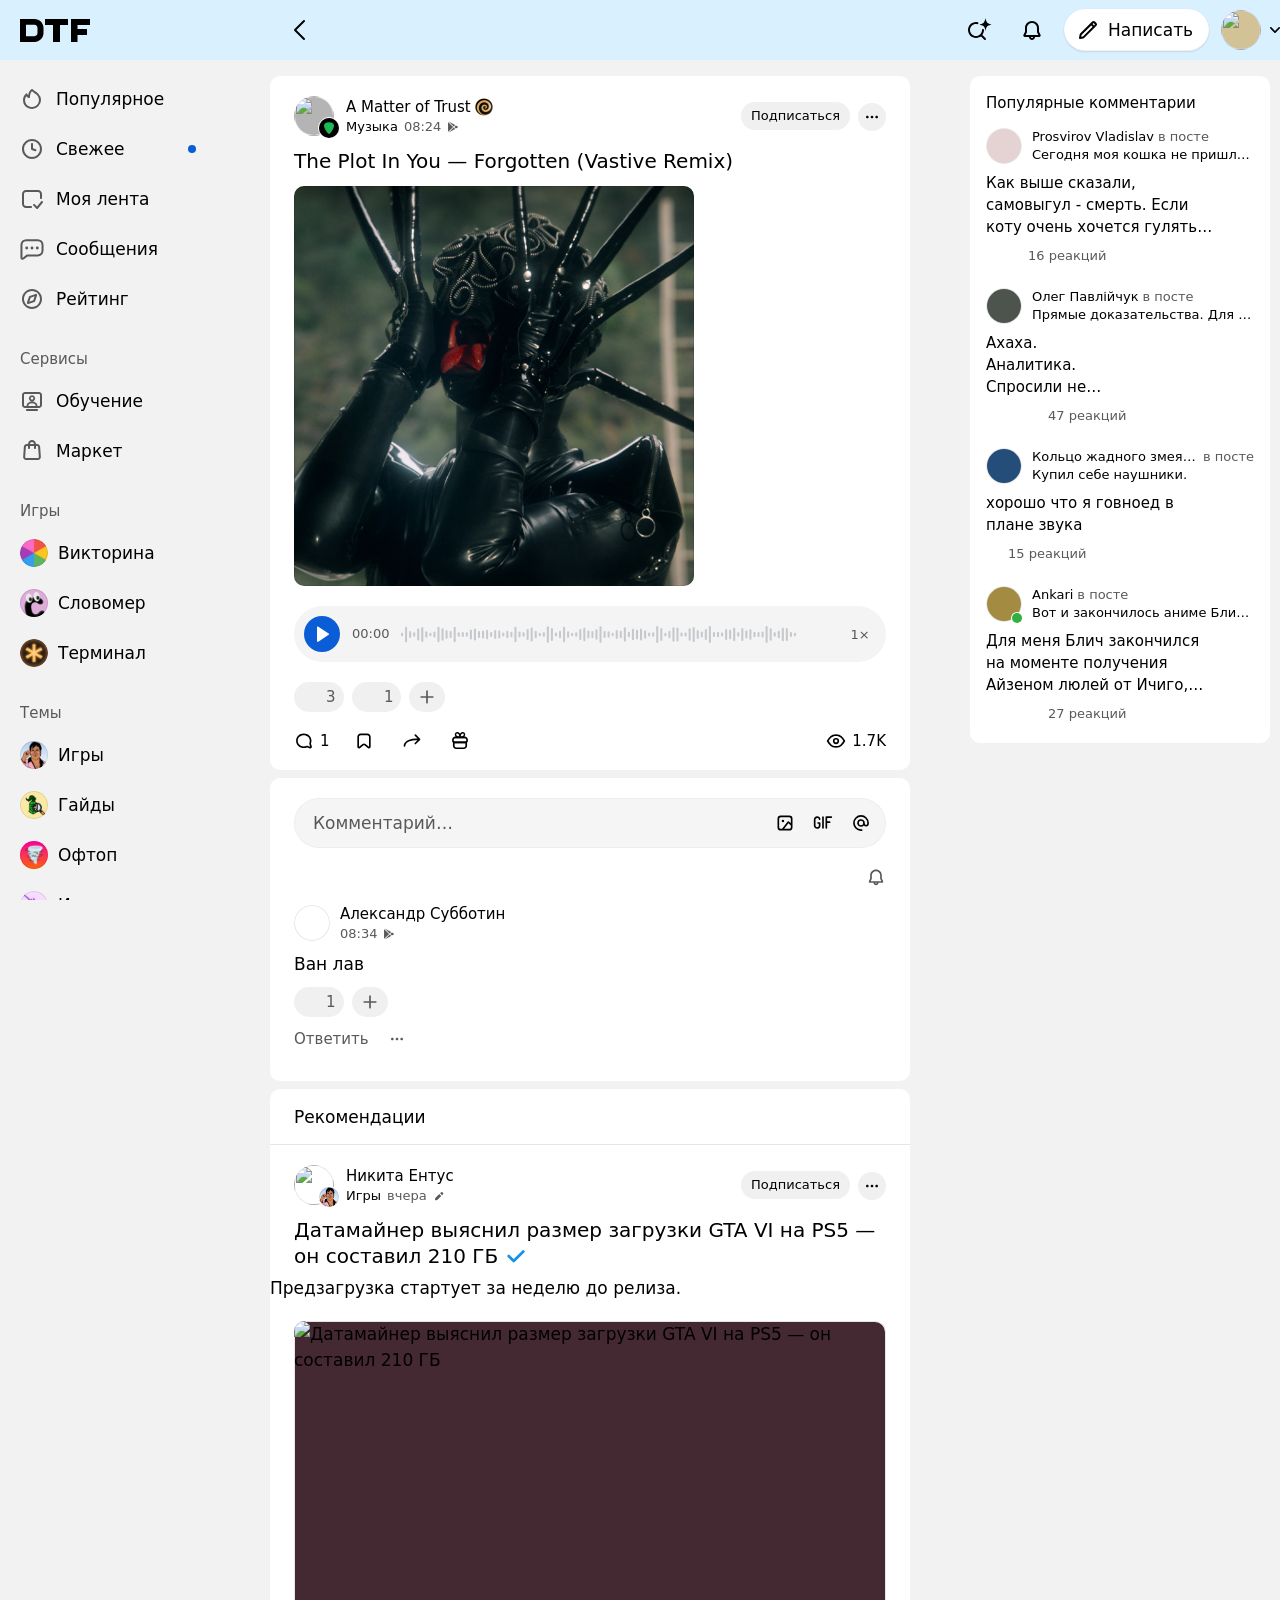
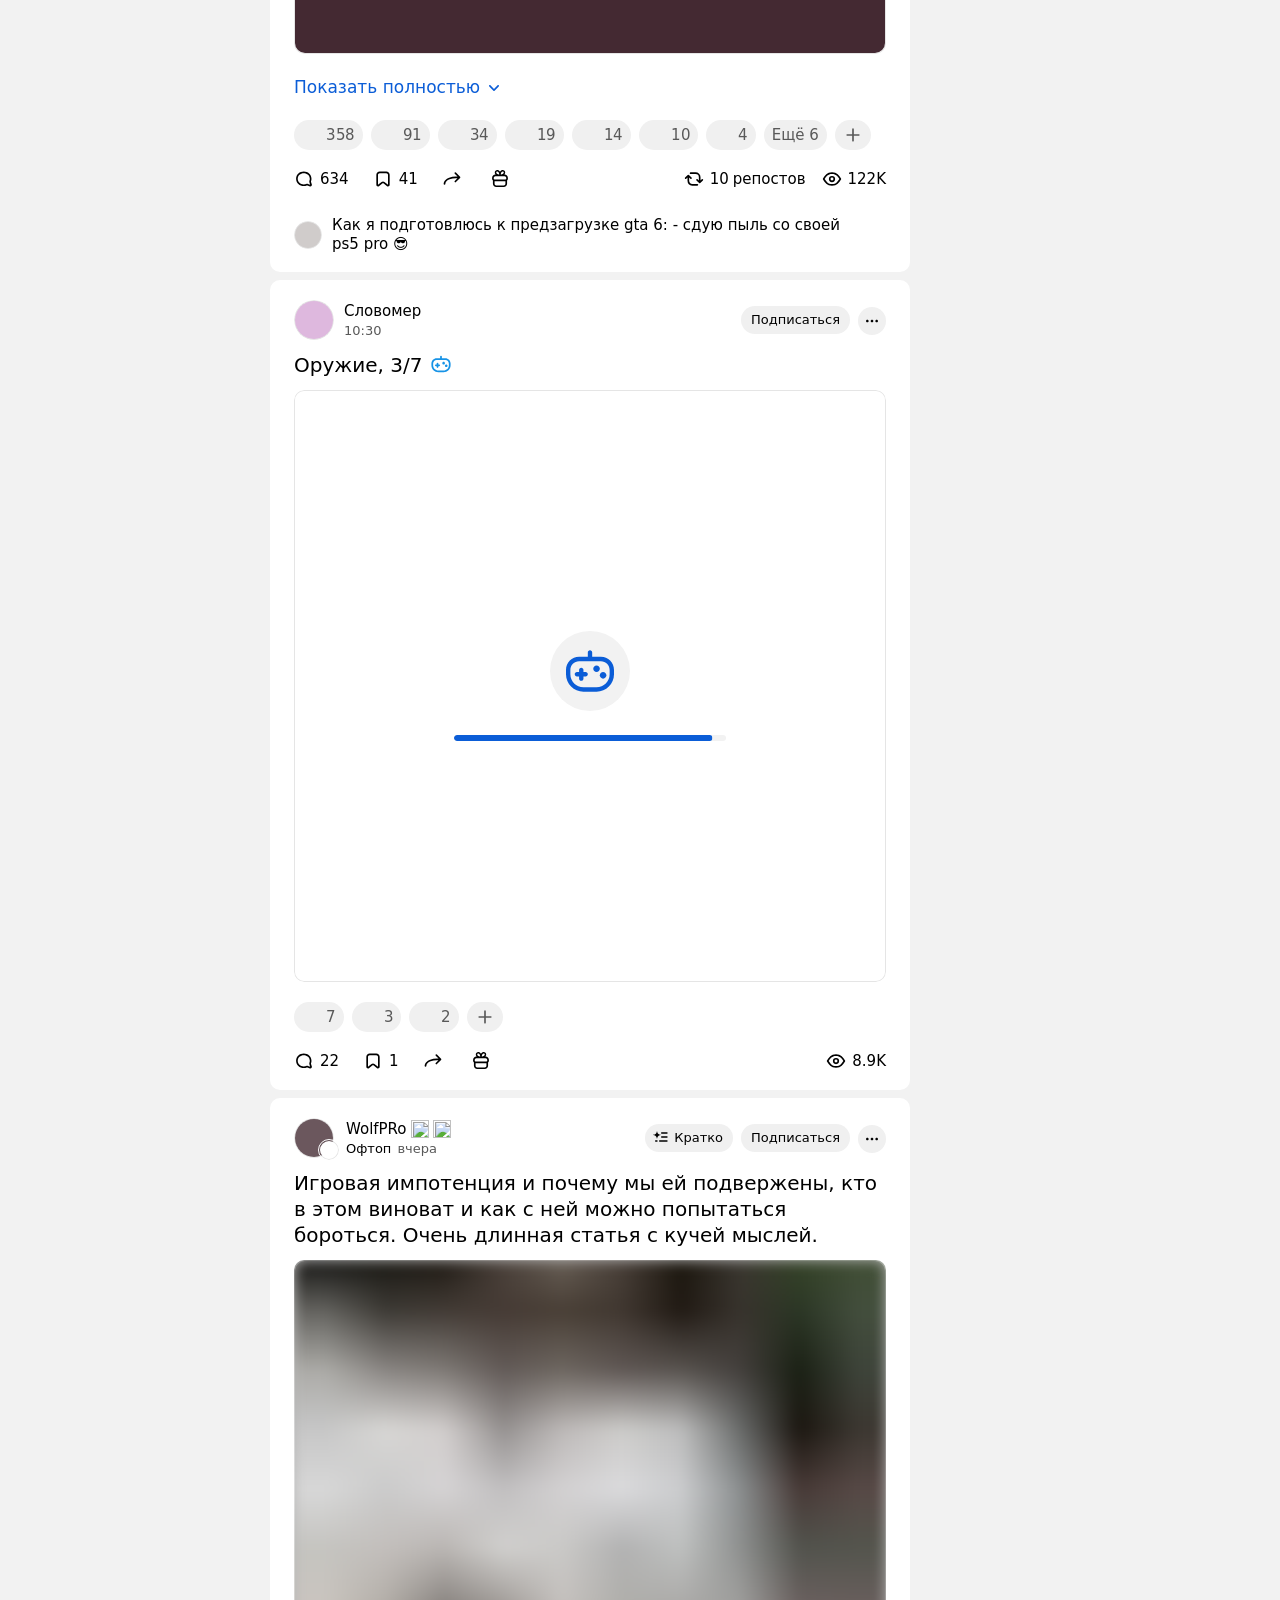
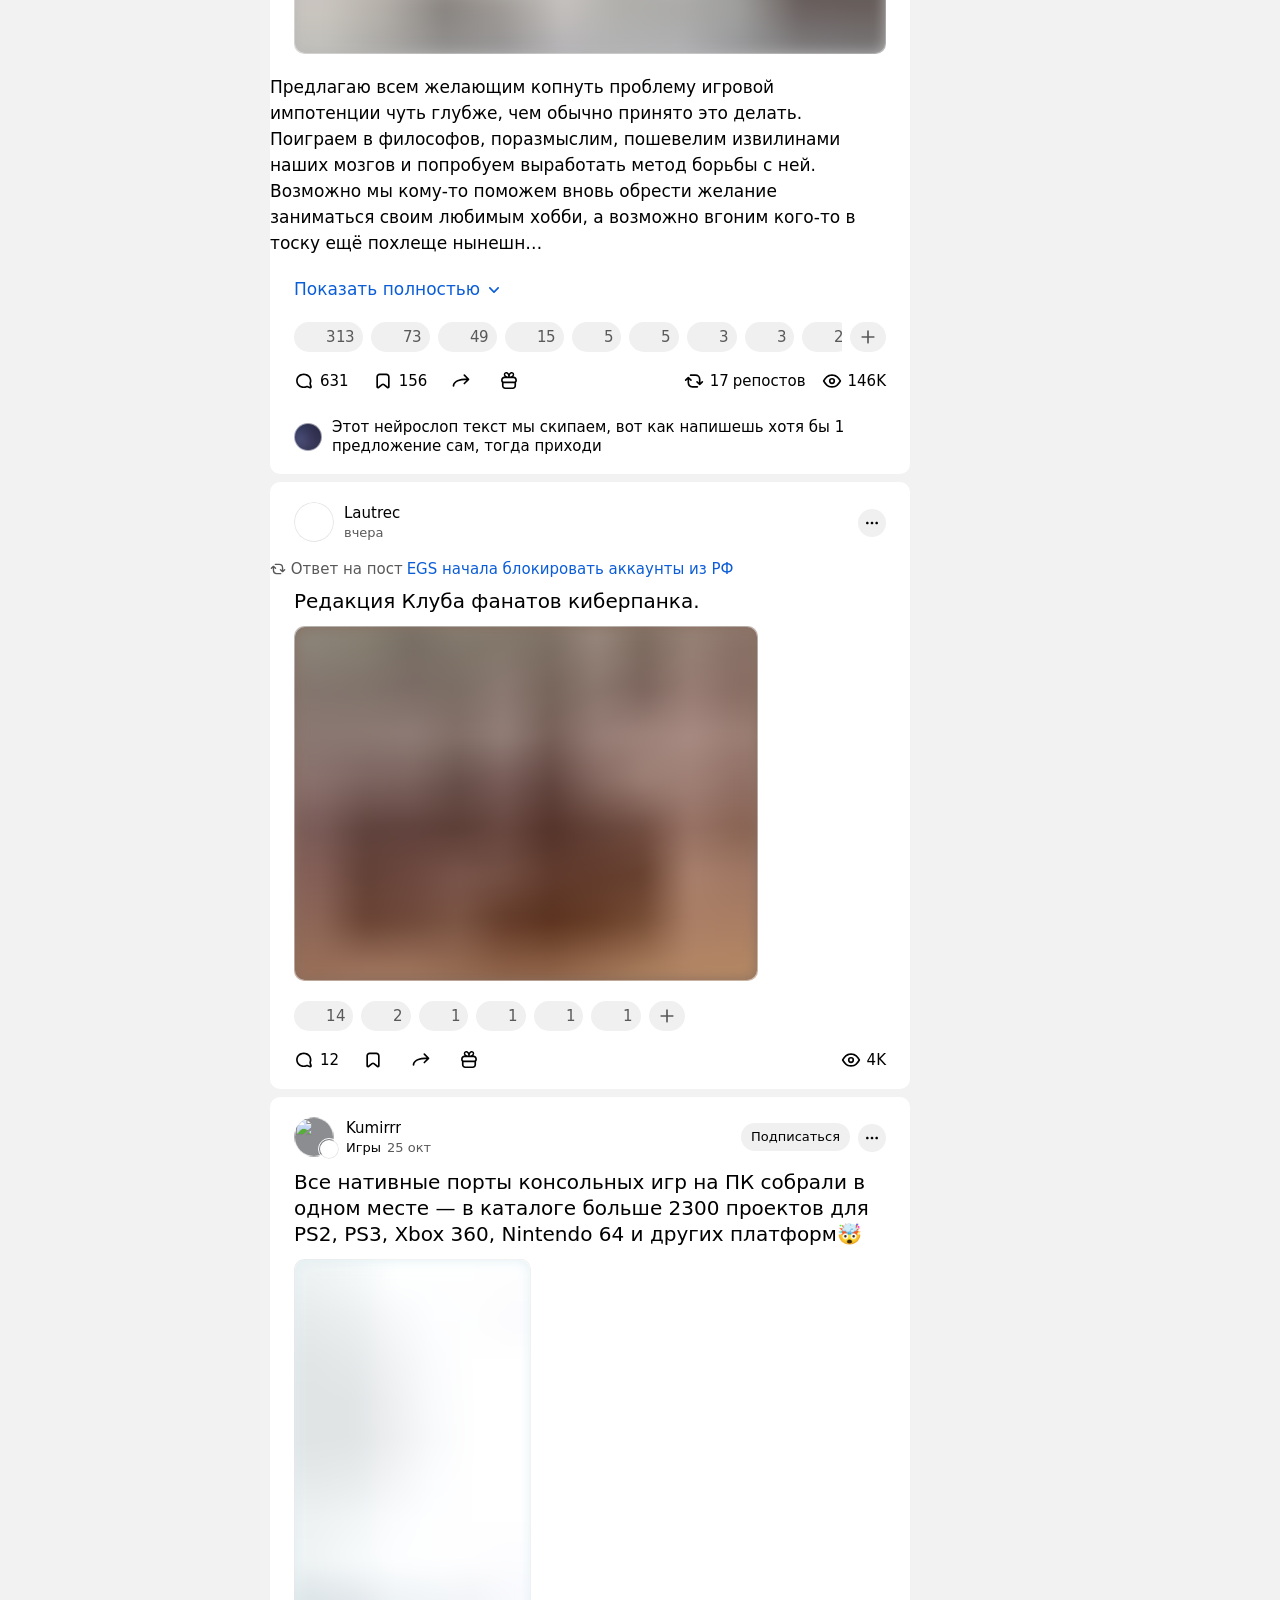
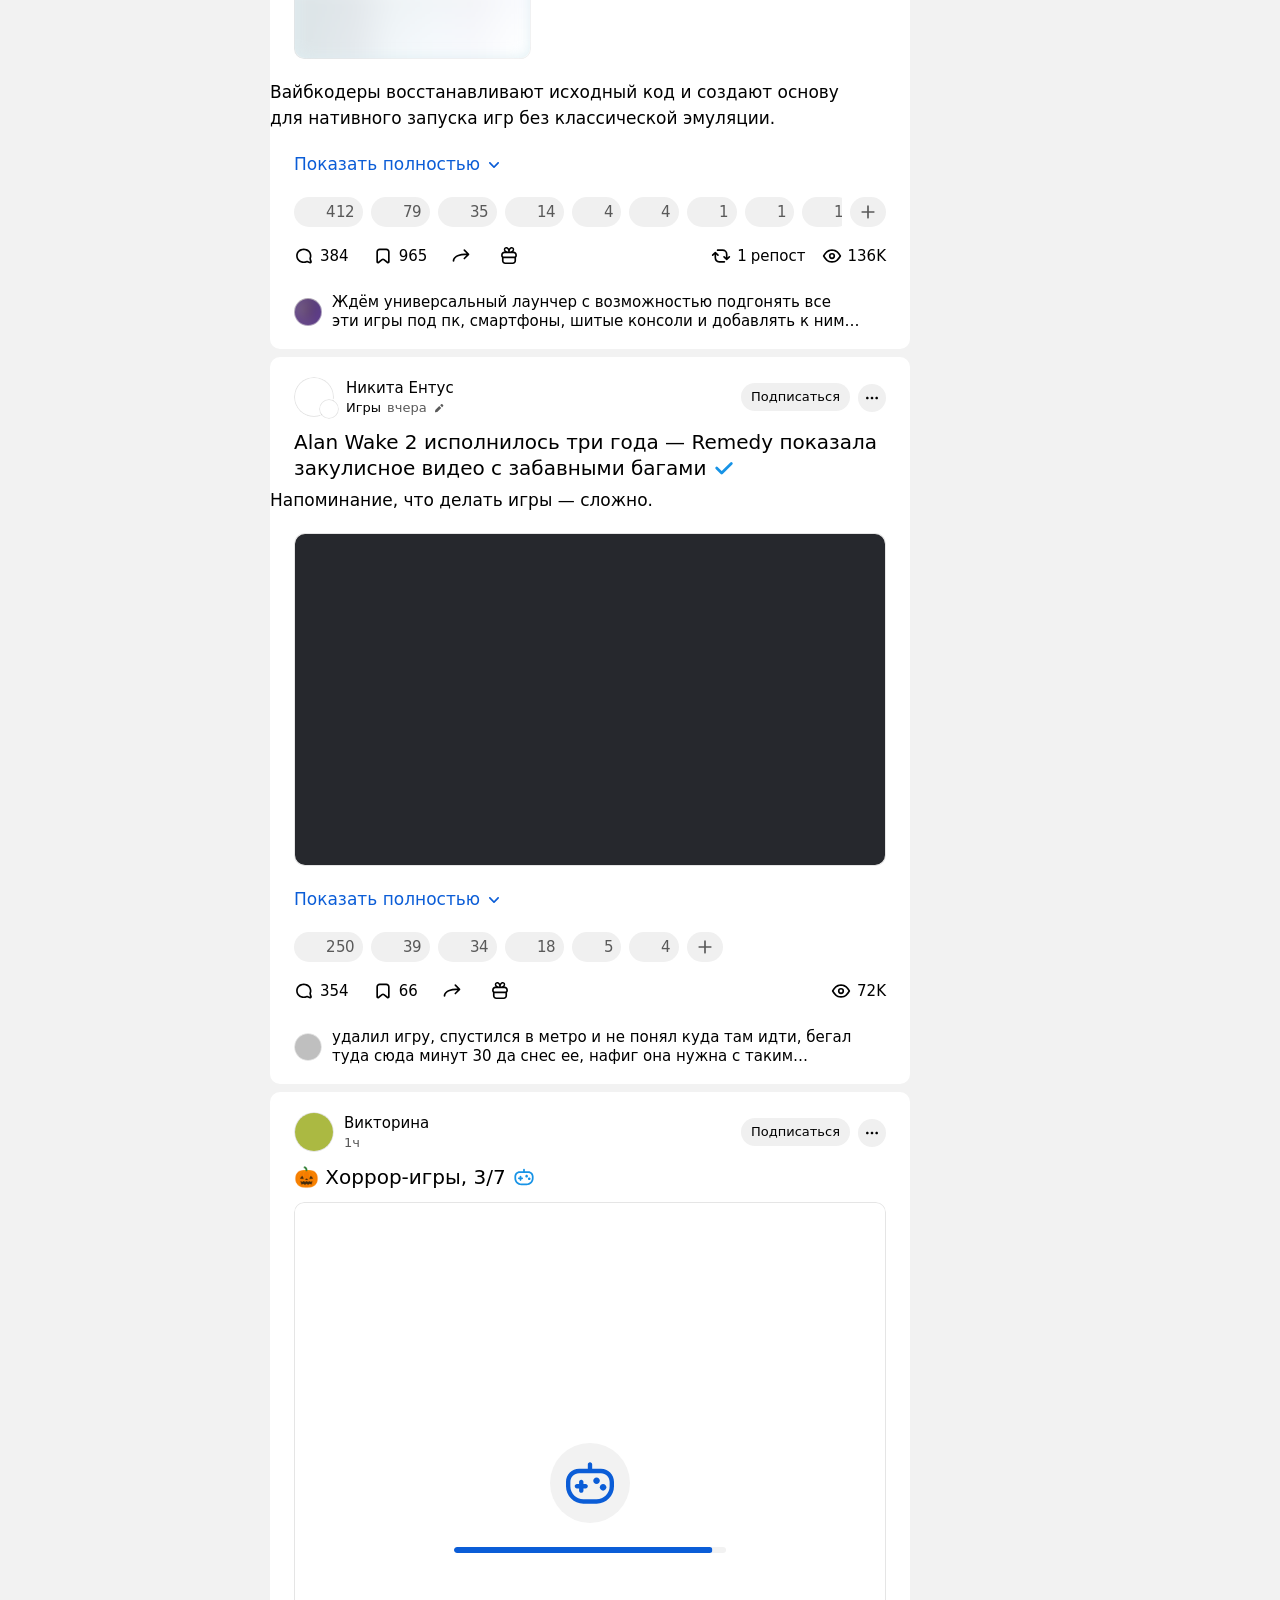
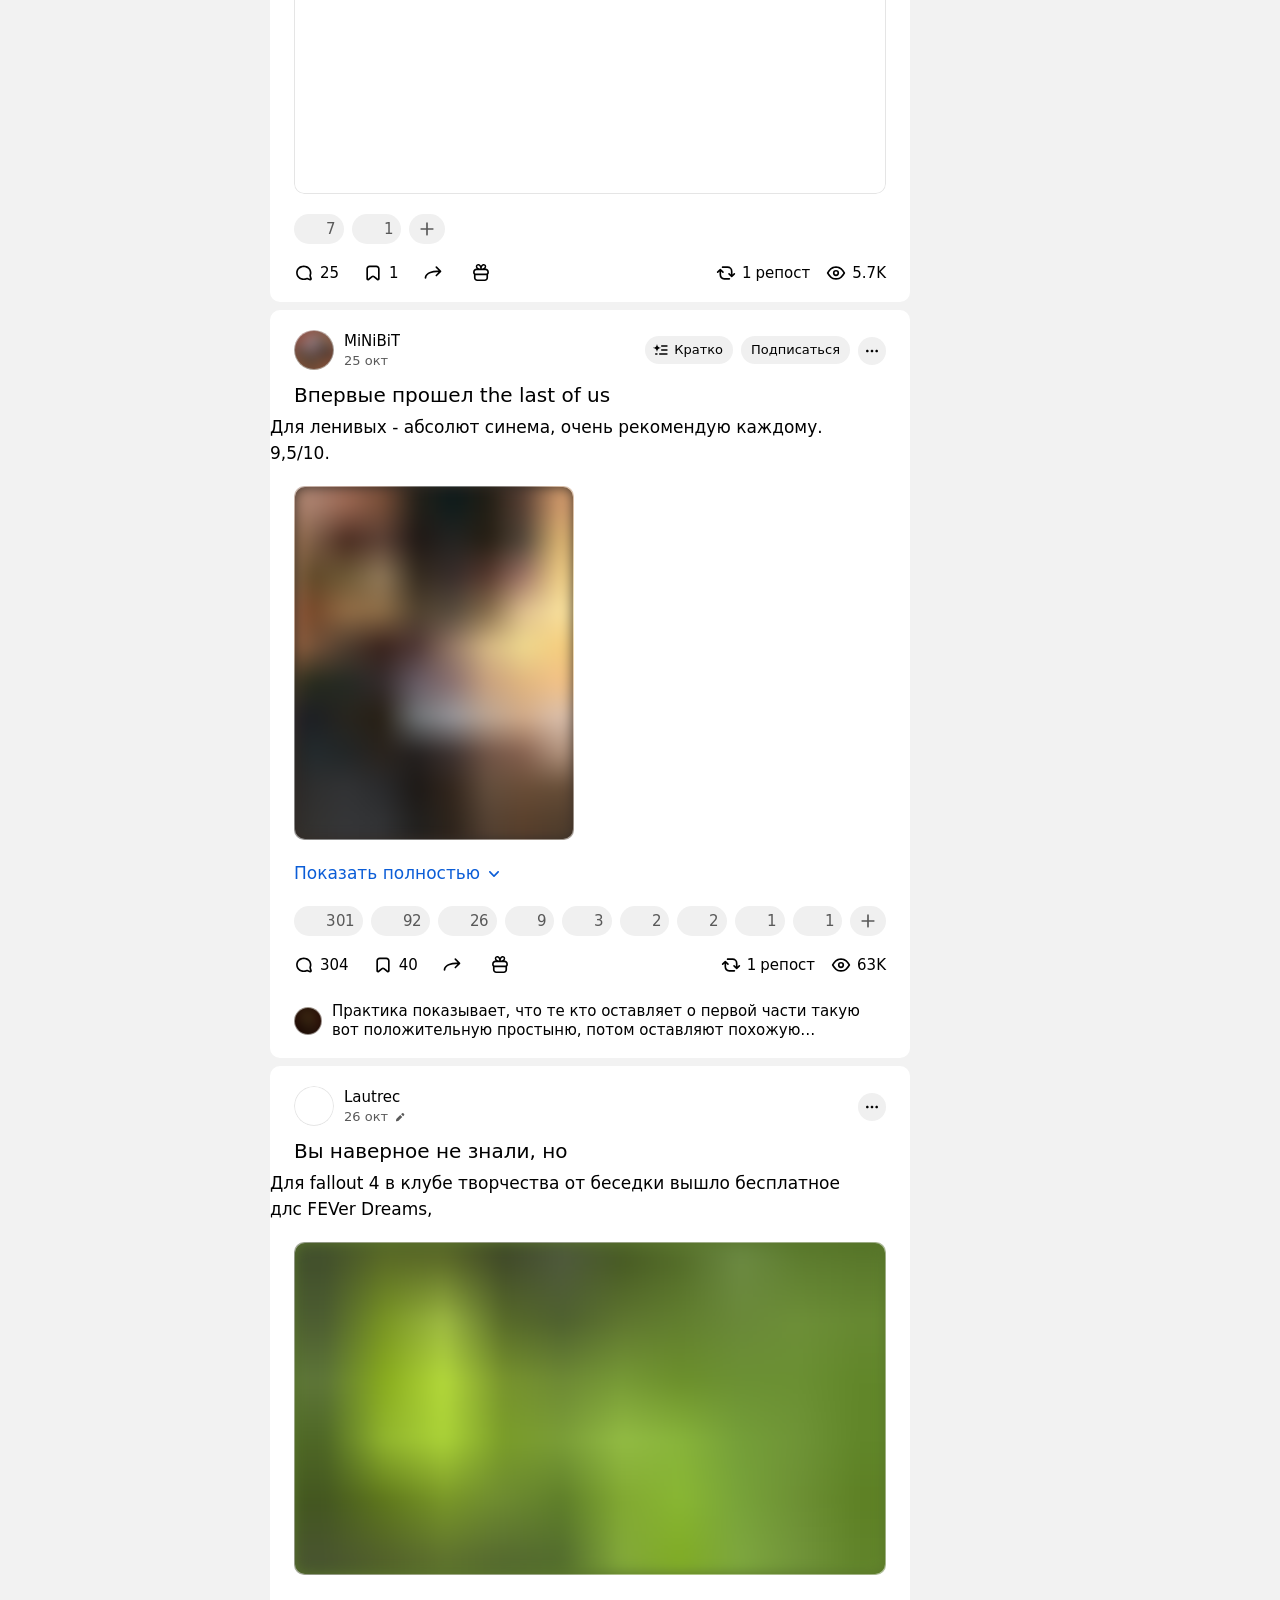
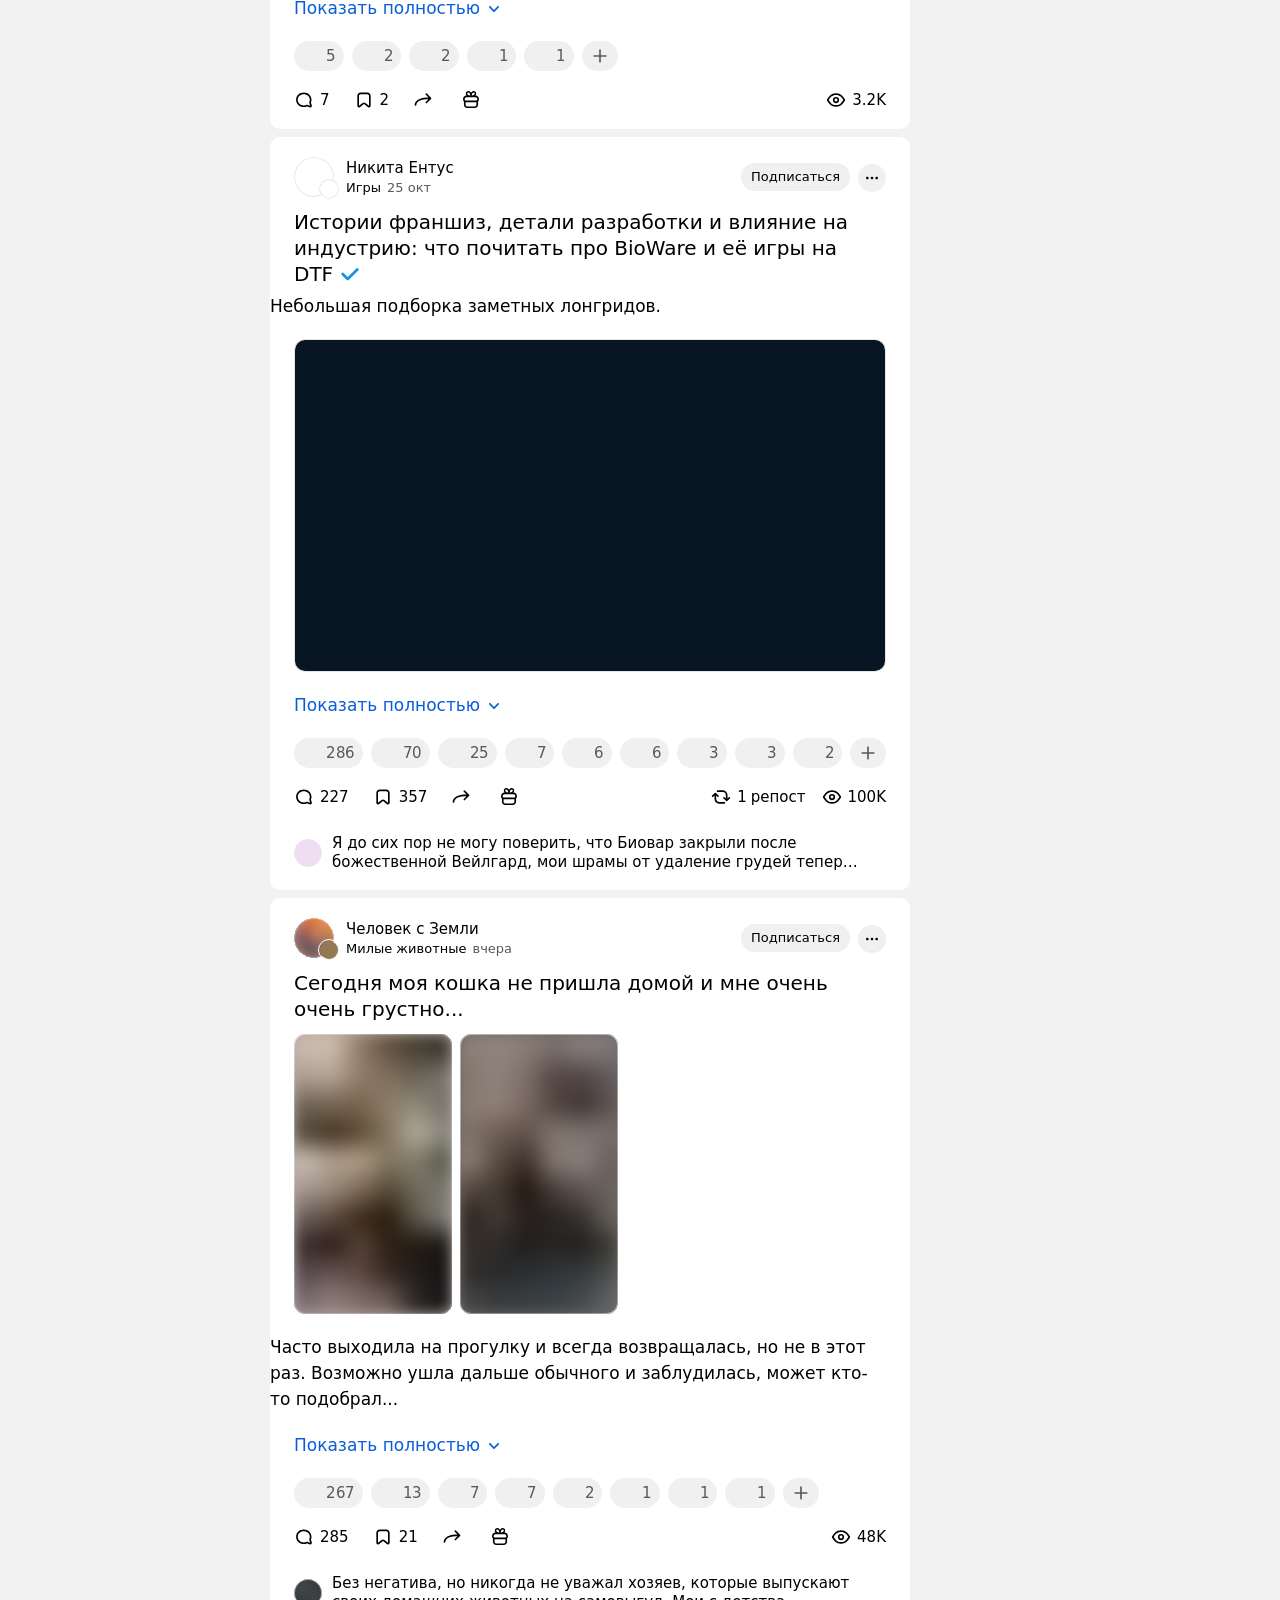
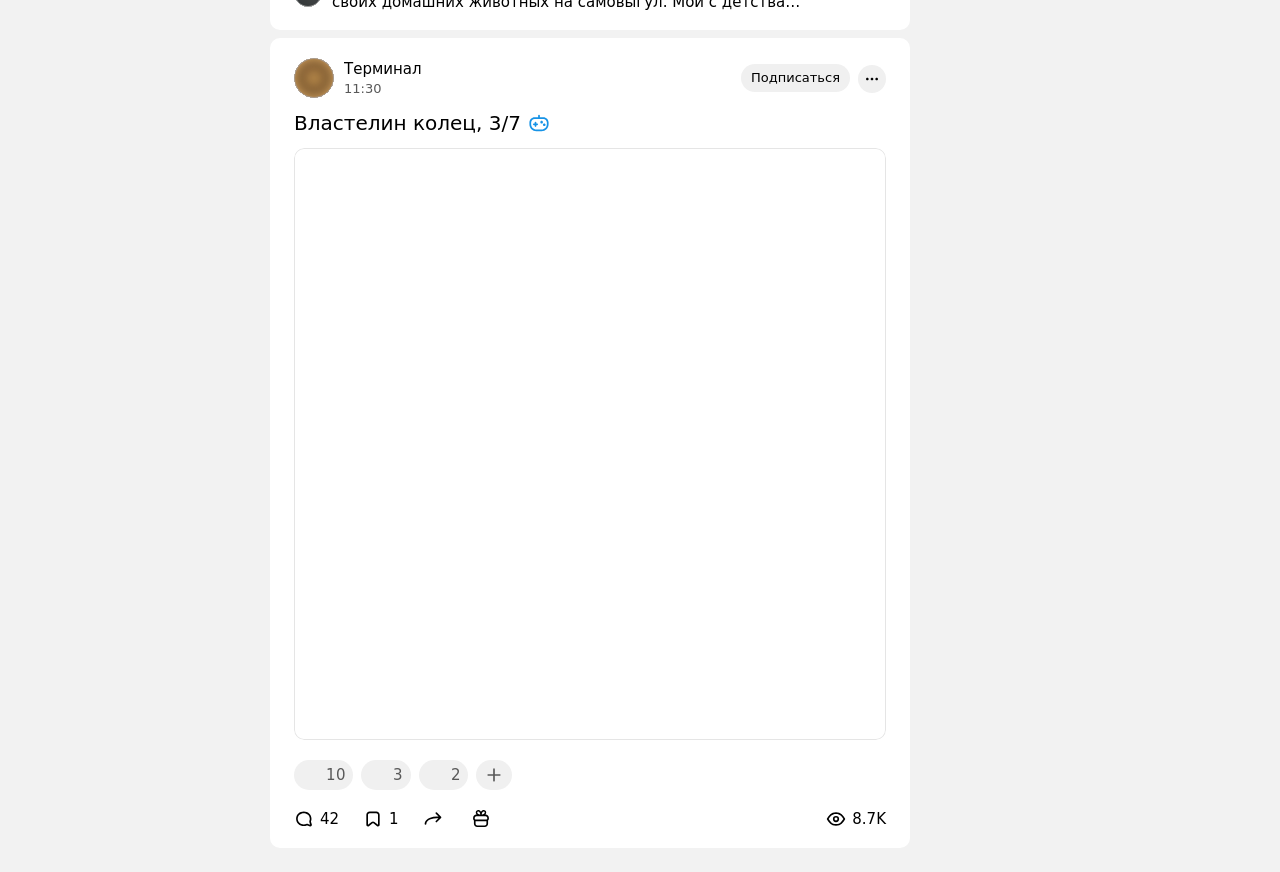
==== index.html @ fb5a6072 "Finalize background player with toggle timer and mobile mute" ====
<!DOCTYPE html><html lang="ru" data-layout="default" data-theme="light" style="--layout-tabbar-height: 0px; --layout-header-height: 60px;"><head><meta http-equiv="Content-Type" content="text/html; charset=UTF-8"><link rel="stylesheet" type="text/css" href="assets/original/69.css" /><link rel="stylesheet" type="text/css" href="assets/original/68.css" />
<meta name="viewport" content="width=device-width, height=device-height, initial-scale=1.0, viewport-fit=cover, user-scalable=no">



<link rel="stylesheet" crossorigin="" href="assets/original/67.css">
<link rel="stylesheet" crossorigin="" href="assets/original/66.css">
<link rel="stylesheet" href="assets/original/64.css">


<meta name="mobile-web-app-capable" content="yes">
<link rel="icon" type="image/x-icon" href="https://dtf.ru/assets/favicon.ico">
<link rel="icon" type="image/png" sizes="16x16" href="https://dtf.ru/assets/favicon-16x16.png">
<link rel="icon" type="image/png" sizes="32x32" href="https://dtf.ru/assets/favicon-32x32.png">
<link rel="icon" type="image/png" sizes="48x48" href="https://dtf.ru/assets/favicon-48x48.png">
<link rel="apple-touch-icon" sizes="57x57" href="https://dtf.ru/assets/apple-touch-icon-57x57.png">
<link rel="apple-touch-icon" sizes="60x60" href="https://dtf.ru/assets/apple-touch-icon-60x60.png">
<link rel="apple-touch-icon" sizes="72x72" href="https://dtf.ru/assets/apple-touch-icon-72x72.png">
<link rel="apple-touch-icon" sizes="76x76" href="https://dtf.ru/assets/apple-touch-icon-76x76.png">
<link rel="apple-touch-icon" sizes="114x114" href="https://dtf.ru/assets/apple-touch-icon-114x114.png">
<link rel="apple-touch-icon" sizes="120x120" href="https://dtf.ru/assets/apple-touch-icon-120x120.png">
<link rel="apple-touch-icon" sizes="144x144" href="https://dtf.ru/assets/apple-touch-icon-144x144.png">
<link rel="apple-touch-icon" sizes="152x152" href="https://dtf.ru/assets/apple-touch-icon-152x152.png">
<link rel="apple-touch-icon" sizes="167x167" href="https://dtf.ru/assets/apple-touch-icon-167x167.png">
<link rel="apple-touch-icon" sizes="180x180" href="https://dtf.ru/assets/apple-touch-icon-180x180.png">
<link rel="apple-touch-icon" sizes="1024x1024" href="https://dtf.ru/assets/apple-touch-icon-1024x1024.png">
<link rel="apple-touch-startup-image" media="(device-width: 320px) and (device-height: 568px) and (-webkit-device-pixel-ratio: 2) and (orientation: portrait)" href="https://dtf.ru/assets/apple-touch-startup-image-640x1136.png">
<link rel="apple-touch-startup-image" media="(device-width: 320px) and (device-height: 568px) and (-webkit-device-pixel-ratio: 2) and (orientation: landscape)" href="https://dtf.ru/assets/apple-touch-startup-image-1136x640.png">
<link rel="apple-touch-startup-image" media="(device-width: 375px) and (device-height: 667px) and (-webkit-device-pixel-ratio: 2) and (orientation: portrait)" href="https://dtf.ru/assets/apple-touch-startup-image-750x1334.png">
<link rel="apple-touch-startup-image" media="(device-width: 375px) and (device-height: 667px) and (-webkit-device-pixel-ratio: 2) and (orientation: landscape)" href="https://dtf.ru/assets/apple-touch-startup-image-1334x750.png">
<link rel="apple-touch-startup-image" media="(device-width: 375px) and (device-height: 812px) and (-webkit-device-pixel-ratio: 3) and (orientation: portrait)" href="https://dtf.ru/assets/apple-touch-startup-image-1125x2436.png">
<link rel="apple-touch-startup-image" media="(device-width: 375px) and (device-height: 812px) and (-webkit-device-pixel-ratio: 3) and (orientation: landscape)" href="https://dtf.ru/assets/apple-touch-startup-image-2436x1125.png">
<link rel="apple-touch-startup-image" media="(device-width: 390px) and (device-height: 844px) and (-webkit-device-pixel-ratio: 3) and (orientation: portrait)" href="https://dtf.ru/assets/apple-touch-startup-image-1170x2532.png">
<link rel="apple-touch-startup-image" media="(device-width: 390px) and (device-height: 844px) and (-webkit-device-pixel-ratio: 3) and (orientation: landscape)" href="https://dtf.ru/assets/apple-touch-startup-image-2532x1170.png">
<link rel="apple-touch-startup-image" media="(device-width: 393px) and (device-height: 852px) and (-webkit-device-pixel-ratio: 3) and (orientation: portrait)" href="https://dtf.ru/assets/apple-touch-startup-image-1179x2556.png">
<link rel="apple-touch-startup-image" media="(device-width: 393px) and (device-height: 852px) and (-webkit-device-pixel-ratio: 3) and (orientation: landscape)" href="https://dtf.ru/assets/apple-touch-startup-image-2556x1179.png">
<link rel="apple-touch-startup-image" media="(device-width: 414px) and (device-height: 896px) and (-webkit-device-pixel-ratio: 2) and (orientation: portrait)" href="https://dtf.ru/assets/apple-touch-startup-image-828x1792.png">
<link rel="apple-touch-startup-image" media="(device-width: 414px) and (device-height: 896px) and (-webkit-device-pixel-ratio: 2) and (orientation: landscape)" href="https://dtf.ru/assets/apple-touch-startup-image-1792x828.png">
<link rel="apple-touch-startup-image" media="(device-width: 414px) and (device-height: 896px) and (-webkit-device-pixel-ratio: 3) and (orientation: portrait)" href="https://dtf.ru/assets/apple-touch-startup-image-1242x2688.png">
<link rel="apple-touch-startup-image" media="(device-width: 414px) and (device-height: 896px) and (-webkit-device-pixel-ratio: 3) and (orientation: landscape)" href="https://dtf.ru/assets/apple-touch-startup-image-2688x1242.png">
<link rel="apple-touch-startup-image" media="(device-width: 414px) and (device-height: 736px) and (-webkit-device-pixel-ratio: 3) and (orientation: portrait)" href="https://dtf.ru/assets/apple-touch-startup-image-1242x2208.png">
<link rel="apple-touch-startup-image" media="(device-width: 414px) and (device-height: 736px) and (-webkit-device-pixel-ratio: 3) and (orientation: landscape)" href="https://dtf.ru/assets/apple-touch-startup-image-2208x1242.png">
<link rel="apple-touch-startup-image" media="(device-width: 428px) and (device-height: 926px) and (-webkit-device-pixel-ratio: 3) and (orientation: portrait)" href="https://dtf.ru/assets/apple-touch-startup-image-1284x2778.png">
<link rel="apple-touch-startup-image" media="(device-width: 428px) and (device-height: 926px) and (-webkit-device-pixel-ratio: 3) and (orientation: landscape)" href="https://dtf.ru/assets/apple-touch-startup-image-2778x1284.png">
<link rel="apple-touch-startup-image" media="(device-width: 430px) and (device-height: 932px) and (-webkit-device-pixel-ratio: 3) and (orientation: portrait)" href="https://dtf.ru/assets/apple-touch-startup-image-1290x2796.png">
<link rel="apple-touch-startup-image" media="(device-width: 430px) and (device-height: 932px) and (-webkit-device-pixel-ratio: 3) and (orientation: landscape)" href="https://dtf.ru/assets/apple-touch-startup-image-2796x1290.png">
<link rel="apple-touch-startup-image" media="(device-width: 744px) and (device-height: 1133px) and (-webkit-device-pixel-ratio: 2) and (orientation: portrait)" href="https://dtf.ru/assets/apple-touch-startup-image-1488x2266.png">
<link rel="apple-touch-startup-image" media="(device-width: 744px) and (device-height: 1133px) and (-webkit-device-pixel-ratio: 2) and (orientation: landscape)" href="https://dtf.ru/assets/apple-touch-startup-image-2266x1488.png">
<link rel="apple-touch-startup-image" media="(device-width: 768px) and (device-height: 1024px) and (-webkit-device-pixel-ratio: 2) and (orientation: portrait)" href="https://dtf.ru/assets/apple-touch-startup-image-1536x2048.png">
<link rel="apple-touch-startup-image" media="(device-width: 768px) and (device-height: 1024px) and (-webkit-device-pixel-ratio: 2) and (orientation: landscape)" href="https://dtf.ru/assets/apple-touch-startup-image-2048x1536.png">
<link rel="apple-touch-startup-image" media="(device-width: 810px) and (device-height: 1080px) and (-webkit-device-pixel-ratio: 2) and (orientation: portrait)" href="https://dtf.ru/assets/apple-touch-startup-image-1620x2160.png">
<link rel="apple-touch-startup-image" media="(device-width: 810px) and (device-height: 1080px) and (-webkit-device-pixel-ratio: 2) and (orientation: landscape)" href="https://dtf.ru/assets/apple-touch-startup-image-2160x1620.png">
<link rel="apple-touch-startup-image" media="(device-width: 820px) and (device-height: 1080px) and (-webkit-device-pixel-ratio: 2) and (orientation: portrait)" href="https://dtf.ru/assets/apple-touch-startup-image-1640x2160.png">
<link rel="apple-touch-startup-image" media="(device-width: 820px) and (device-height: 1080px) and (-webkit-device-pixel-ratio: 2) and (orientation: landscape)" href="https://dtf.ru/assets/apple-touch-startup-image-2160x1640.png">
<link rel="apple-touch-startup-image" media="(device-width: 834px) and (device-height: 1194px) and (-webkit-device-pixel-ratio: 2) and (orientation: portrait)" href="https://dtf.ru/assets/apple-touch-startup-image-1668x2388.png">
<link rel="apple-touch-startup-image" media="(device-width: 834px) and (device-height: 1194px) and (-webkit-device-pixel-ratio: 2) and (orientation: landscape)" href="https://dtf.ru/assets/apple-touch-startup-image-2388x1668.png">
<link rel="apple-touch-startup-image" media="(device-width: 834px) and (device-height: 1112px) and (-webkit-device-pixel-ratio: 2) and (orientation: portrait)" href="https://dtf.ru/assets/apple-touch-startup-image-1668x2224.png">
<link rel="apple-touch-startup-image" media="(device-width: 834px) and (device-height: 1112px) and (-webkit-device-pixel-ratio: 2) and (orientation: landscape)" href="https://dtf.ru/assets/apple-touch-startup-image-2224x1668.png">
<link rel="apple-touch-startup-image" media="(device-width: 1024px) and (device-height: 1366px) and (-webkit-device-pixel-ratio: 2) and (orientation: portrait)" href="https://dtf.ru/assets/apple-touch-startup-image-2048x2732.png">
<link rel="apple-touch-startup-image" media="(device-width: 1024px) and (device-height: 1366px) and (-webkit-device-pixel-ratio: 2) and (orientation: landscape)" href="https://dtf.ru/assets/apple-touch-startup-image-2732x2048.png">
<link rel="manifest" href="https://dtf.ru/manifest.webmanifest" crossorigin="use-credentials" data-hid="manifest"><link rel="stylesheet" crossorigin="" href="assets/original/63.css"><title>The Plot In You — Forgotten (Vastive Remix) — Музыка на DTF</title><meta name="theme-color" content="#D9F0FF"><meta name="apple-mobile-web-app-status-bar-style" content="#D9F0FF"><link rel="canonical" href="https://dtf.ru/music/5373890-lyapis-trubeckoi-evpatoriya"><meta property="vk:image" content="https://api.dtf.ru/v2.9/cover/vk/c/5373890/1793179934/cover.jpg"><meta property="og:locale" content="ru_RU"><meta property="og:description" content="The Plot In You — Forgotten (Vastive Remix) — Музыка на DTF"><meta property="og:image:type" content="image/jpeg"><meta property="og:site_name" content="DTF"><meta property="og:image:width" content="600"><meta property="og:image:height" content="315"><meta name="twitter:card" content="summary_large_image"><meta property="og:url" content="https://dtf.ru/music/5373890-lyapis-trubeckoi-evpatoriya"><meta property="og:title" content="The Plot In You — Forgotten (Vastive Remix) — Музыка на DTF"><meta name="description" content="The Plot In You — Forgotten (Vastive Remix) — Музыка на DTF"><meta property="og:type" content="article"><meta property="og:image" content="https://api.dtf.ru/v2.9/cover/fb/c/5373890/1793179934/cover.jpg"><meta name="twitter:image" content="https://api.dtf.ru/v2.9/cover/tw/c/5373890/1793179934/cover.jpg"><meta name="author" content="A Matter of Trust"><link rel="stylesheet" crossorigin="" href="assets/original/62.css"><link rel="stylesheet" href="compact.css"></head>

<body data-font-family="Roboto" data-font-smoothing="Antialiased" class="app-loaded">
  <div id="app"><!--[--><div class="supbar supbar--top"><!----><!----></div><div class="bar bar--top"><div class="header"><!----><div class="header__layout"><div class="header__left"><a class="header__logo" href="https://dtf.ru/" data-router-link=""><!--[--><span><svg xmlns="http://www.w3.org/2000/svg" width="70" height="23" viewBox="0 0 70 23"><path fill-rule="evenodd" d="M0 0h14.5c5.014 0 9.001 3.984 9 8.883v5.234c0 4.899-3.986 8.883-9 8.883H0V0Zm14.5 17.216c1.749 0 3-1.39 3-3.099V8.883c0-1.712-1.252-3.1-3-3.1H6v11.433h8.5Z" clip-rule="evenodd"></path><path d="M25 6h8v17h7V6h8V0H25v6ZM70 6V0H51v23h6.5v-7H67v-6h-9.5V6H70Z"></path></svg></span><!--]--></a></div><div class="header__main"><button class="button button--size-l button--type-transparent button--icon-only button--circle button--rounded header__back-button" type="button" data-ripple="center"><svg class="icon icon--chevron_left_big" width="24" height="24"><use xlink:href="assets/sprite.svg#sprite-chevron_left_big"></use></svg></button><!----></div><div class="header__right"><button class="quick-search-button"><svg class="icon icon--search_enhanced" width="24" height="24"><use xlink:href="assets/sprite.svg#sprite-search_enhanced"></use></svg></button><!----><div class="bell"><button class="bell__button"><svg class="icon icon--bell bell__button-icon" width="24" height="24"><use xlink:href="assets/sprite.svg#sprite-bell"></use></svg><!----></button><!----></div><a href="https://dtf.ru/editor" class="" data-router-link="" data-gtm-click="[&quot;Header — Write&quot;]"><button class="button button--size-l button--type-secondary button--with-icon button--rounded" type="button"><svg class="icon icon--pen" width="24" height="24"><use xlink:href="assets/sprite.svg#sprite-pen"></use></svg>Написать</button></a><div class="account-button"><div class="account-button__inner"><div data-loaded="true" class="andropov-media andropov-media--rounded andropov-media--bordered andropov-media--has-preview andropov-image" style="aspect-ratio: 1.77778 / 1; width: 40px; height: 40px; max-width: none; --background-color: #d3c295;"><!----><picture><source srcset="https://leonardo.osnova.io/6f3c0dc0-ec00-59f8-ba7e-8bfe1bb2546a/-/scale_crop/72x72/-/format/webp/, assets/original/61.webp 2x" type="image/webp"><img src="https://leonardo.osnova.io/6f3c0dc0-ec00-59f8-ba7e-8bfe1bb2546a/-/scale_crop/72x72/" alt="" loading="lazy" width="40" height="40"></picture></div><svg class="icon icon--chevron_down" width="20" height="20"><use xlink:href="assets/sprite.svg#sprite-chevron_down"></use></svg></div><!----></div></div></div></div></div><div class="layout-wrapper"><div class="layout"><div class="aside aside--left"><div class="scrollable" data-overlayscrollbars-initialize="" data-overlayscrollbars="host"><div data-scrollable="" data-overlayscrollbars-viewport="scrollbarHidden overflowXHidden overflowYScroll" tabindex="-1" style="margin-right: 0px; margin-bottom: 0px; margin-left: 0px; top: 0px; right: auto; left: 0px; width: calc(100% + 0px); padding: 0px;"><!--[--><div class="RfG81WK4"><!--[--><div class="YZHyOA0P"><!----><div class="yGqw5m-Y"><!--[--><a href="https://dtf.ru/popular" class="z4vyLIzO" data-ripple="" data-router-link="" data-gtm-click="[&quot;Sidebar — Popular&quot;]"><!--[--><svg class="icon icon--feed Ye95fS5-" width="24" height="24"><use xlink:href="assets/sprite.svg#sprite-feed"></use></svg><div class="h1yHGAeJ"><span class="KGmVg20a">Популярное <!----></span><!----></div><!----><!--]--></a><a href="https://dtf.ru/new" class="z4vyLIzO" data-ripple="" data-router-link="" data-gtm-click="[&quot;Sidebar — New&quot;]"><!--[--><svg class="icon icon--clock Ye95fS5-" width="24" height="24"><use xlink:href="assets/sprite.svg#sprite-clock"></use></svg><div class="h1yHGAeJ"><span class="KGmVg20a">Свежее <!----></span><!----></div><div class="dot dot--size-large GVO1-Ln-"></div><!--]--></a><a href="https://dtf.ru/my" class="z4vyLIzO" data-ripple="" data-router-link="" data-gtm-click="[&quot;Sidebar — My&quot;]"><!--[--><svg class="icon icon--my_feed Ye95fS5-" width="24" height="24"><use xlink:href="assets/sprite.svg#sprite-my_feed"></use></svg><div class="h1yHGAeJ"><span class="KGmVg20a">Моя лента <!----></span><!----></div><!----><!--]--></a><a href="https://dtf.ru/m" class="z4vyLIzO" data-ripple="" data-router-link="" data-gtm-click="[&quot;Sidebar — Messenger&quot;]"><!--[--><svg class="icon icon--messenger Ye95fS5-" width="24" height="24"><use xlink:href="assets/sprite.svg#sprite-messenger"></use></svg><div class="h1yHGAeJ"><span class="KGmVg20a">Сообщения <!----></span><!----></div><!----><!--]--></a><a href="https://dtf.ru/discovery" class="z4vyLIzO" data-ripple="" data-router-link="" data-gtm-click="[&quot;Sidebar — Discovery&quot;]"><!--[--><svg class="icon icon--discovery Ye95fS5-" width="24" height="24"><use xlink:href="assets/sprite.svg#sprite-discovery"></use></svg><div class="h1yHGAeJ"><span class="KGmVg20a">Рейтинг <!----></span><!----></div><!----><!--]--></a><!--]--></div></div><div class="YZHyOA0P"><button class="_8iytsbXO OnF8GKVU" type="button" data-section="services"><span>Сервисы</span><span class="h6EBfzHf -ZZ1gSym" data-state="b"><span class="sPsHQ8tA" data-layer="a" aria-hidden="true"><!--[--><svg class="icon icon--chevron_right" width="16" height="16"><use xlink:href="assets/sprite.svg#sprite-chevron_right"></use></svg><!--]--></span><span class="sPsHQ8tA" data-layer="b" aria-hidden="false"><!--[--><svg class="icon icon--chevron_down" width="16" height="16"><use xlink:href="assets/sprite.svg#sprite-chevron_down"></use></svg><!--]--></span></span></button><div class="yGqw5m-Y"><!--[--><a to="https://edu.vc.ru" href="https://edu.vc.ru/" target="_blank" class="z4vyLIzO" data-ripple="" data-gtm-click="[&quot;Sidebar — Courses&quot;]"><svg class="icon icon--courses Ye95fS5-" width="24" height="24"><use xlink:href="assets/sprite.svg#sprite-courses"></use></svg><div class="h1yHGAeJ"><span class="KGmVg20a">Обучение <svg class="icon icon--arrow_up_right lsAuSw3k" width="16" height="16"><use xlink:href="assets/sprite.svg#sprite-arrow_up_right"></use></svg></span><!----></div><!----></a><a href="https://dtf.ru/store" class="z4vyLIzO" data-ripple="" data-router-link="" data-gtm-click="[&quot;Sidebar — Store&quot;]"><!--[--><svg class="icon icon--marketplace Ye95fS5-" width="24" height="24"><use xlink:href="assets/sprite.svg#sprite-marketplace"></use></svg><div class="h1yHGAeJ"><span class="KGmVg20a">Маркет <!----></span><!----></div><!----><!--]--></a><!--]--></div></div><!--]--><div class="YZHyOA0P"><button class="_8iytsbXO OnF8GKVU" type="button" data-section="games"><span>Игры</span><span class="h6EBfzHf -ZZ1gSym" data-state="b"><span class="sPsHQ8tA" data-layer="a" aria-hidden="true"><!--[--><svg class="icon icon--chevron_right" width="16" height="16"><use xlink:href="assets/sprite.svg#sprite-chevron_right"></use></svg><!--]--></span><span class="sPsHQ8tA" data-layer="b" aria-hidden="false"><!--[--><svg class="icon icon--chevron_down" width="16" height="16"><use xlink:href="assets/sprite.svg#sprite-chevron_down"></use></svg><!--]--></span></span></button><div class="yGqw5m-Y"><!--[--><a href="https://dtf.ru/quiz" class="z4vyLIzO" data-router-link="" data-gtm-click="[&quot;Sidebar — Quiz&quot;]"><!--[--><div data-loaded="true" class="andropov-media andropov-media--rounded andropov-media--bordered andropov-media--has-preview S2Ojm-FH andropov-image S2Ojm-FH" style="aspect-ratio:1;width:28px;height:28px;max-width:none;--background-color:#dddddd;"><!----><!--[--><picture><source srcset="assets/original/60.webp, assets/original/60.webp 2x" type="image/webp"><img src="https://leonardo.osnova.io/78a94f3c-7851-55e4-b52b-cec0a0007dd1/-/scale_crop/72x72/" alt="" loading="lazy" width="28" height="28"></picture><!--]--></div><div class="h1yHGAeJ">Викторина</div><!--]--></a><a href="https://dtf.ru/slovomer" class="z4vyLIzO" data-router-link="" data-gtm-click="[&quot;Sidebar — Slovomer&quot;]"><!--[--><div data-loaded="true" class="andropov-media andropov-media--rounded andropov-media--bordered andropov-media--has-preview S2Ojm-FH andropov-image S2Ojm-FH" style="aspect-ratio:1;width:28px;height:28px;max-width:none;--background-color:#dddddd;"><!----><!--[--><picture><source srcset="assets/original/59.webp, assets/original/59.webp 2x" type="image/webp"><img src="https://leonardo.osnova.io/654f51ce-0e09-59d6-8f57-673d896fc557/-/scale_crop/72x72/" alt="" loading="lazy" width="28" height="28"></picture><!--]--></div><div class="h1yHGAeJ">Словомер</div><!--]--></a><a href="https://dtf.ru/terminal" class="z4vyLIzO" data-router-link="" data-gtm-click="[&quot;Sidebar — TerminalBreach&quot;]"><!--[--><div data-loaded="true" class="andropov-media andropov-media--rounded andropov-media--bordered andropov-media--has-preview S2Ojm-FH andropov-image S2Ojm-FH" style="aspect-ratio:1;width:28px;height:28px;max-width:none;--background-color:#dddddd;"><!----><!--[--><picture><source srcset="assets/original/58.webp, assets/original/58.webp 2x" type="image/webp"><img src="https://leonardo.osnova.io/a2e9601b-1bf5-5b2b-af73-4f033f7e6639/-/scale_crop/72x72/" alt="" loading="lazy" width="28" height="28"></picture><!--]--></div><div class="h1yHGAeJ">Терминал</div><!--]--></a><!--]--></div></div><div class="YZHyOA0P"><button class="_8iytsbXO OnF8GKVU" type="button" data-section="topics"><span>Темы</span><span class="h6EBfzHf -ZZ1gSym" data-state="b"><span class="sPsHQ8tA" data-layer="a" aria-hidden="true"><!--[--><svg class="icon icon--chevron_right" width="16" height="16"><use xlink:href="assets/sprite.svg#sprite-chevron_right"></use></svg><!--]--></span><span class="sPsHQ8tA" data-layer="b" aria-hidden="false"><!--[--><svg class="icon icon--chevron_down" width="16" height="16"><use xlink:href="assets/sprite.svg#sprite-chevron_down"></use></svg><!--]--></span></span></button><div class="yGqw5m-Y"><!--[--><!--[--><a class="z4vyLIzO" href="https://dtf.ru/games" data-router-link=""><!--[--><div data-loaded="true" class="andropov-media andropov-media--rounded andropov-media--bordered andropov-media--has-preview S2Ojm-FH andropov-image S2Ojm-FH" style="aspect-ratio:1;width:28px;height:28px;max-width:none;--background-color:#fff;"><!----><!--[--><picture><source srcset="assets/original/57.webp, assets/original/57.webp 2x" type="image/webp"><img src="https://leonardo.osnova.io/e5348320-b11a-9419-fb85-f7b63e2de194/-/scale_crop/72x72/" alt="" loading="lazy" width="28" height="28"></picture><!--]--></div><div class="h1yHGAeJ">Игры</div><!--]--></a><a class="z4vyLIzO" href="https://dtf.ru/howto" data-router-link=""><!--[--><div data-loaded="true" class="andropov-media andropov-media--rounded andropov-media--bordered andropov-media--has-preview S2Ojm-FH andropov-image S2Ojm-FH" style="aspect-ratio:1;width:28px;height:28px;max-width:none;--background-color:#faeba3;"><!----><!--[--><picture><source srcset="assets/original/56.webp, assets/original/56.webp 2x" type="image/webp"><img src="https://leonardo.osnova.io/47a6c16b-ed6a-1847-a573-f27ab8c3dc07/-/scale_crop/72x72/" alt="" loading="lazy" width="28" height="28"></picture><!--]--></div><div class="h1yHGAeJ">Гайды</div><!--]--></a><a class="z4vyLIzO" href="https://dtf.ru/flood" data-router-link=""><!--[--><div data-loaded="true" class="andropov-media andropov-media--rounded andropov-media--bordered andropov-media--has-preview S2Ojm-FH andropov-image S2Ojm-FH" style="aspect-ratio:1;width:28px;height:28px;max-width:none;--background-color:#fff;"><!----><!--[--><picture><source srcset="assets/original/55.webp, assets/original/55.webp 2x" type="image/webp"><img src="https://leonardo.osnova.io/097c16c9-4459-5f8d-9da6-ce8e76831f3e/-/scale_crop/72x72/" alt="" loading="lazy" width="28" height="28"></picture><!--]--></div><div class="h1yHGAeJ">Офтоп</div><!--]--></a><a class="z4vyLIzO" href="https://dtf.ru/indie" data-router-link=""><!--[--><div data-loaded="true" class="andropov-media andropov-media--rounded andropov-media--bordered andropov-media--has-preview S2Ojm-FH andropov-image S2Ojm-FH" style="aspect-ratio:1;width:28px;height:28px;max-width:none;--background-color:#fff;"><!----><!--[--><picture><source srcset="assets/original/54.webp, assets/original/54.webp 2x" type="image/webp"><img src="https://leonardo.osnova.io/044c3d8c-3200-4bdc-c4e3-40e99fec6777/-/scale_crop/72x72/" alt="" loading="lazy" width="28" height="28"></picture><!--]--></div><div class="h1yHGAeJ">Инди</div><!--]--></a><a class="z4vyLIzO" href="https://dtf.ru/neuralart" data-router-link=""><!--[--><div data-loaded="true" class="andropov-media andropov-media--rounded andropov-media--bordered andropov-media--has-preview S2Ojm-FH andropov-image S2Ojm-FH" style="aspect-ratio:1;width:28px;height:28px;max-width:none;--background-color:#d5d3cd;"><div class="andropov-media__thumbnail" style="background-image:url([data-uri]);"></div><!--[--><picture><source srcset="assets/original/53.webp, assets/original/53.webp 2x" type="image/webp"><img src="https://leonardo.osnova.io/88c3546d-db16-5d45-a8ee-5949e45d4028/-/scale_crop/72x72/" alt="" loading="lazy" width="28" height="28"></picture><!--]--></div><div class="h1yHGAeJ">НейроИскусство</div><!--]--></a><a class="z4vyLIzO" href="https://dtf.ru/muzposting" data-router-link=""><!--[--><div data-loaded="true" class="andropov-media andropov-media--rounded andropov-media--bordered andropov-media--has-preview S2Ojm-FH andropov-image S2Ojm-FH" style="aspect-ratio:1;width:28px;height:28px;max-width:none;--background-color:#bc362a;"><div class="andropov-media__thumbnail" style="background-image:url([data-uri]);"></div><!--[--><picture><source srcset="assets/original/52.webp, assets/original/52.webp 2x" type="image/webp"><img src="https://leonardo.osnova.io/fc1c9f9c-ab62-5bb1-b0bb-5674eb3502b2/-/scale_crop/72x72/" alt="" loading="lazy" width="28" height="28"></picture><!--]--></div><div class="h1yHGAeJ">Ночной музпостинг</div><!--]--></a><a class="z4vyLIzO" href="https://dtf.ru/cinema" data-router-link=""><!--[--><div data-loaded="true" class="andropov-media andropov-media--rounded andropov-media--bordered andropov-media--has-preview S2Ojm-FH andropov-image S2Ojm-FH" style="aspect-ratio:1;width:28px;height:28px;max-width:none;--background-color:#fbe4cc;"><!----><!--[--><picture><source srcset="assets/original/51.webp, assets/original/51.webp 2x" type="image/webp"><img src="https://leonardo.osnova.io/5d198df0-3ba4-6837-b9c3-ac8c04fb9181/-/scale_crop/72x72/" alt="" loading="lazy" width="28" height="28"></picture><!--]--></div><div class="h1yHGAeJ">Кино и сериалы</div><!--]--></a><a class="z4vyLIzO" href="https://dtf.ru/craft" data-router-link=""><!--[--><div data-loaded="true" class="andropov-media andropov-media--rounded andropov-media--bordered andropov-media--has-preview S2Ojm-FH andropov-image S2Ojm-FH" style="aspect-ratio:1;width:28px;height:28px;max-width:none;--background-color:#d8d2ab;"><!----><!--[--><picture><source srcset="assets/original/50.webp, assets/original/50.webp 2x" type="image/webp"><img src="https://leonardo.osnova.io/34be5067-2cdf-2eb3-d9af-415abb861967/-/scale_crop/72x72/" alt="" loading="lazy" width="28" height="28"></picture><!--]--></div><div class="h1yHGAeJ">Творчество</div><!--]--></a><a class="z4vyLIzO RCt5iwch" href="https://dtf.ru/music" data-router-link=""><!--[--><div data-loaded="true" class="andropov-media andropov-media--rounded andropov-media--bordered andropov-media--has-preview S2Ojm-FH andropov-image S2Ojm-FH" style="aspect-ratio:1;width:28px;height:28px;max-width:none;--background-color:#1bbb53;"><!----><!--[--><picture><source srcset="assets/original/49.webp, assets/original/49.webp 2x" type="image/webp"><img src="https://leonardo.osnova.io/1c00b5aa-00e4-5c78-a8ee-107725c1dcaf/-/scale_crop/72x72/" alt="" loading="lazy" width="28" height="28"></picture><!--]--></div><div class="h1yHGAeJ">Музыка</div><!--]--></a><a class="z4vyLIzO" href="https://dtf.ru/avi" data-router-link=""><!--[--><div data-loaded="true" class="andropov-media andropov-media--rounded andropov-media--bordered andropov-media--has-preview S2Ojm-FH andropov-image S2Ojm-FH" style="aspect-ratio:1;width:28px;height:28px;max-width:none;--background-color:#dcebfb;"><!----><!--[--><picture><source srcset="assets/original/48.webp, assets/original/48.webp 2x" type="image/webp"><img src="https://leonardo.osnova.io/fac10315-1c6f-4dd0-1f7c-8fdd394acdad/-/scale_crop/72x72/" alt="" loading="lazy" width="28" height="28"></picture><!--]--></div><div class="h1yHGAeJ">Видео</div><!--]--></a><!--]--><div class="z4vyLIzO"><svg class="icon icon--chevron_down Ye95fS5-" width="24" height="24"><use xlink:href="assets/sprite.svg#sprite-chevron_down"></use></svg><div class="h1yHGAeJ">Показать все</div></div><!--]--></div></div><div class="YZHyOA0P"><button class="_8iytsbXO OnF8GKVU" type="button" data-section="footer"><span>DTF</span><span class="h6EBfzHf -ZZ1gSym" data-state="b"><span class="sPsHQ8tA" data-layer="a" aria-hidden="true"><!--[--><svg class="icon icon--chevron_right" width="16" height="16"><use xlink:href="assets/sprite.svg#sprite-chevron_right"></use></svg><!--]--></span><span class="sPsHQ8tA" data-layer="b" aria-hidden="false"><!--[--><svg class="icon icon--chevron_down" width="16" height="16"><use xlink:href="assets/sprite.svg#sprite-chevron_down"></use></svg><!--]--></span></span></button><div class="yGqw5m-Y"><!--[--><a href="https://dtf.ru/team/4124171-skonchalsya-avtor-dtf-sergei-granger-mihailenko" class="z4vyLIzO" data-router-link="" data-gtm-click="[&quot;Sidebar — Granger&quot;]"><!--[--><img src="assets/original/47.png" class="olNIAiVI tqBKM7YQ"><div class="h1yHGAeJ">Granger <div class="UDdce2cG">1990 - 2025</div></div><!--]--></a><a href="https://dtf.ru/about" class="z4vyLIzO" data-router-link="" data-gtm-click="[&quot;Sidebar — About&quot;]"><!--[--><svg class="icon icon--info Ye95fS5-" width="24" height="24"><use xlink:href="assets/sprite.svg#sprite-info"></use></svg><div class="h1yHGAeJ">О проекте <!----></div><!--]--></a><a href="https://dtf.ru/rules" class="z4vyLIzO" data-router-link="" data-gtm-click="[&quot;Sidebar — Rules&quot;]"><!--[--><svg class="icon icon--rules Ye95fS5-" width="24" height="24"><use xlink:href="assets/sprite.svg#sprite-rules"></use></svg><div class="h1yHGAeJ">Правила <!----></div><!--]--></a><a href="https://dtf.ru/ads" class="z4vyLIzO" data-router-link="" data-gtm-click="[&quot;Sidebar — Ad&quot;]"><!--[--><svg class="icon icon--star Ye95fS5-" width="24" height="24"><use xlink:href="assets/sprite.svg#sprite-star"></use></svg><div class="h1yHGAeJ">Реклама <!----></div><!--]--></a><!--]--><div class="z4vyLIzO fPXbfXAb"><svg class="icon icon--sun Ye95fS5-" width="24" height="24"><use xlink:href="assets/sprite.svg#sprite-sun"></use></svg><div class="h1yHGAeJ">Светлая тема</div></div><div class="sidebar-apps-promo"><a class="sidebar-apps-promo__qr-link" href="https://dtf.ru/apps" data-router-link=""><!--[--><span class="sidebar-apps-promo__qr" aria-hidden="true"></span><!--]--></a><p class="sidebar-apps-promo__text">QR-код для установки наших приложений.</p><div class="sidebar-apps-promo__stores"><!--[--><a class="sidebar-apps-promo__store" href="https://apps.apple.com/app/apple-store/id1190484578?pt=106436823&amp;mt=8&amp;ct=pwa-menu" target="_blank" rel="noopener noreferrer"><svg class="icon icon--apple" width="24" height="24"><use xlink:href="assets/sprite.svg#sprite-apple"></use></svg></a><a class="sidebar-apps-promo__store" href="https://play.google.com/store/apps/details?id=ru.cmtt.dtf&amp;utm_source=pwa&amp;utm_medium=menu" target="_blank" rel="noopener noreferrer"><svg class="icon icon--google_play" width="24" height="24"><use xlink:href="assets/sprite.svg#sprite-google_play"></use></svg></a><a class="sidebar-apps-promo__store" href="https://appgallery.huawei.com/app/C101538015" target="_blank" rel="noopener noreferrer"><svg class="icon icon--app_gallery" width="24" height="24"><use xlink:href="assets/sprite.svg#sprite-app_gallery"></use></svg></a><a class="sidebar-apps-promo__store" href="https://www.rustore.ru/catalog/app/ru.cmtt.dtf" target="_blank" rel="noopener noreferrer"><svg class="icon icon--ru_store" width="24" height="24"><use xlink:href="assets/sprite.svg#sprite-ru_store"></use></svg></a><!--]--></div></div><p class="Mb79zeAm">Мы используем<br><a href="https://dtf.ru/rules-recommendations" target="_blank" rel="noopener">рекомендации.</a></p></div></div></div><!--]--></div><div class="os-scrollbar os-scrollbar-horizontal os-theme-custom os-scrollbar-auto-hide os-scrollbar-handle-interactive os-scrollbar-cornerless os-scrollbar-unusable os-scrollbar-auto-hide-hidden" style="--os-viewport-percent: 1; --os-scroll-direction: 0;"><div class="os-scrollbar-track"><div class="os-scrollbar-handle"></div></div></div><div class="os-scrollbar os-scrollbar-vertical os-theme-custom os-scrollbar-auto-hide os-scrollbar-handle-interactive os-scrollbar-visible os-scrollbar-cornerless os-scrollbar-auto-hide-hidden" style="--os-viewport-percent: 0.4449; --os-scroll-direction: 0;"><div class="os-scrollbar-track"><div class="os-scrollbar-handle"></div></div></div></div></div><div class="view"><button type="button" class="scroll-next-button" data-gtm-click="[&quot;Scroll To Next Island&quot;]"><svg class="icon icon--chevron_down scroll-next-button__icon" width="20" height="20"><use xlink:href="assets/sprite.svg#sprite-chevron_down"></use></svg></button><!----><!----><div class="entry"><div class="content" data-scroll-island=""><!----><div></div><div class="content-header"><div class="author author--with-sticker" style="--v41cb4c68: 40px;"><a class="author__avatar" href="https://dtf.ru/id1841422" data-router-link="" data-gtm-click="[&quot;Post — Avatar&quot;,{&quot;Location&quot;:&quot;post&quot;}]"><div data-loaded="true" class="andropov-media andropov-media--rounded andropov-media--bordered andropov-media--has-preview andropov-image" style="aspect-ratio: 1.53322 / 1; width: 40px; height: 40px; max-width: none; --background-color: #b4b4b4;"><div class="andropov-media__thumbnail" style="background-image: url(&quot;[data-uri]&quot;);"></div><picture><source srcset="https://leonardo.osnova.io/8f5581d1-ffa2-5890-8386-4792f831ac88/-/scale_crop/72x72/-/format/webp/, assets/original/46.webp 2x" type="image/webp"><img src="https://leonardo.osnova.io/8f5581d1-ffa2-5890-8386-4792f831ac88/-/scale_crop/72x72/" alt="" loading="lazy" width="40" height="40"></picture></div></a><a class="author__avatar-sticker" href="https://dtf.ru/music" data-router-link="" data-gtm-click="[&quot;Post — Topic&quot;,{&quot;FromSticker&quot;:true,&quot;Location&quot;:&quot;post&quot;}]"><div data-loaded="true" class="andropov-media andropov-media--rounded andropov-media--bordered andropov-media--has-preview andropov-image" style="aspect-ratio: 1 / 1; width: 20px; height: 20px; max-width: none; --background-color: #1bbb53;"><!----><picture><source srcset="assets/original/49.webp, assets/original/49.webp 2x" type="image/webp"><img src="https://leonardo.osnova.io/1c00b5aa-00e4-5c78-a8ee-107725c1dcaf/-/scale_crop/72x72/" alt="" loading="lazy" width="20" height="20"></picture></div></a><div class="author__main"><a class="author__name" href="https://dtf.ru/id1841422" data-router-link="" data-link-preview="subsite" data-link-preview-source="Post" data-gtm-click="[&quot;Post — Author&quot;,{&quot;Location&quot;:&quot;post&quot;}]">A Matter of Trust</a><div class="user-showcase"><div class="user-showcase__item"><img loading="lazy" width="18" height="18" src="assets/original/45.png" title="Стрик 365 дней" data-user-showcase-item-key="collectible:achievement" data-user-showcase-item-context="3361666"></div></div></div><div class="author__details"><a class="content-header__topic" href="https://dtf.ru/music" data-router-link="" data-link-preview="subsite" data-link-preview-source="Post" data-gtm-click="[&quot;Post — Topic&quot;,{&quot;Location&quot;:&quot;post&quot;}]">Музыка</a><a class="noshrink" href="https://dtf.ru/music/5373890-lyapis-trubeckoi-evpatoriya" data-router-link="" data-gtm-click="[&quot;Post — Date&quot;,{&quot;Location&quot;:&quot;post&quot;}]"><time title="28.10.2026 в 8:24" datetime="2026-10-28T04:24:24.000Z">08:24</time></a><!----><!----><a class="app-source-icon" href="https://dtf.ru/apps" data-router-link=""><svg class="icon icon--google_play_bw" width="12" height="12"><use xlink:href="assets/sprite.svg#sprite-google_play_bw"></use></svg></a></div></div><div class="content-header__actions"><!----><!----><button class="button button--size-s button--type-minimal button--rounded" type="button"><!---->Подписаться</button><div class="etc content__etc" data-gtm-click="[&quot;Post — More&quot;,{&quot;Location&quot;:&quot;post&quot;}]"><button class="icon-button icon-button--filled icon-button--fixed" type="button" style="width: 28px; height: 28px;"><svg class="icon icon--dots" width="16" height="16"><use xlink:href="assets/sprite.svg#sprite-dots"></use></svg></button></div></div></div><!----><div class="content__body"><h1 class="content-title"><span>The Plot In You — Forgotten (Vastive Remix) <!----></span></h1><!----><article class="content__blocks"><figure class="block-wrapper block-wrapper--media"><div class="block-wrapper__content"><!----><div class="block-media"><div data-loaded="true" class="andropov-media andropov-media--rounded andropov-media--bordered andropov-media--has-preview andropov-image andropov-image--zoom" style="aspect-ratio: 1 / 1; width: 400px; max-width: 100%; --background-color: #cd544a; --border-radius: 10px;"><div class="andropov-media__thumbnail" style="background-image: url(&quot;[data-uri]&quot;);"></div><picture><img src="assets/forgotten-cover.png" alt="The Plot In You — Forgotten (Vastive Remix)" width="400" height="400" style="display:block;width:100%;height:100%;object-fit:cover"></picture></div><!----><!----></div></div><!----></figure><figure class="block-wrapper block-wrapper--media"><div class="block-wrapper__content"><!----><div class="block-audio"><div class="compact-player" id="compact-player"><button class="cp-play" id="cp-play" data-control="cp-play" aria-label="Воспроизвести"><img src="assets/play.svg" alt=""></button><button type="button" class="cp-timers cp-timer-toggle" aria-label="Текущее время. Показать общую длительность"><span class="cp-time" id="cp-time" data-control="cp-time">00:00</span><span class="cp-time-divider"> / </span><span class="cp-duration" id="cp-duration" data-control="cp-duration">—:—</span></button><div class="cp-wave" id="cp-wave" data-control="cp-wave"><canvas id="cp-canvas" data-control="cp-canvas"></canvas><input id="cp-seek" data-control="cp-seek" type="range" min="0" max="1000" value="0" aria-label="Перемотка"><span class="cp-tooltip" id="cp-tooltip" data-control="cp-tooltip">0:00</span></div><div class="cp-volume"><button id="cp-mute" data-control="cp-mute" class="cp-icon" aria-label="Выключить звук"><img src="assets/volume_max.svg" alt=""></button><input id="cp-volume" data-control="cp-volume" type="range" min="0" max="1" step="0.01" value="0.75" aria-label="Громкость"></div><div class="cp-speed-wrap"><button class="cp-speed" id="cp-speed" data-control="cp-speed" aria-label="Скорость воспроизведения" aria-expanded="false">1×</button><div class="cp-menu" id="cp-menu" data-control="cp-menu" hidden><span>Скорость</span><button data-rate="0.75">0.75×</button><button data-rate="1" class="selected">1×</button><button data-rate="1.25">1.25×</button><button data-rate="1.5">1.5×</button><button data-rate="2">2×</button></div></div><a class="cp-icon" href="assets/forgotten-vastive-remix.mp3" download="The Plot In You — Forgotten (Vastive Remix).mp3" aria-label="Скачать аудио" title="Скачать"><img class="cp-download-arrow" src="assets/download.svg" alt=""></a><audio id="cp-audio" data-control="cp-audio" src="assets/forgotten-vastive-remix.mp3" preload="metadata"></audio><span class="cp-error" id="cp-error" data-control="cp-error" role="status" hidden></span></div>
<div class="compact-player compact-player--outline" id="compact-player-outline"><button class="cp-play" id="cp-outline-play" data-control="cp-play" aria-label="Воспроизвести"><img src="assets/play.svg" alt=""></button><span class="cp-timers"><span class="cp-time" id="cp-outline-time" data-control="cp-time">00:00</span><span class="cp-time-divider"> / </span><span class="cp-duration" id="cp-outline-duration" data-control="cp-duration">—:—</span></span><div class="cp-wave" id="cp-outline-wave" data-control="cp-wave"><canvas id="cp-outline-canvas" data-control="cp-canvas"></canvas><input id="cp-outline-seek" data-control="cp-seek" type="range" min="0" max="1000" value="0" aria-label="Перемотка"><span class="cp-tooltip" id="cp-outline-tooltip" data-control="cp-tooltip">0:00</span></div><div class="cp-volume"><button id="cp-outline-mute" data-control="cp-mute" class="cp-icon" aria-label="Выключить звук"><img src="assets/volume_max.svg" alt=""></button><input id="cp-outline-volume" data-control="cp-volume" type="range" min="0" max="1" step="0.01" value="0.75" aria-label="Громкость"></div><div class="cp-speed-wrap"><button class="cp-speed" id="cp-outline-speed" data-control="cp-speed" aria-label="Скорость воспроизведения" aria-expanded="false">1×</button><div class="cp-menu" id="cp-outline-menu" data-control="cp-menu" hidden><span>Скорость</span><button data-rate="0.75">0.75×</button><button data-rate="1" class="selected">1×</button><button data-rate="1.25">1.25×</button><button data-rate="1.5">1.5×</button><button data-rate="2">2×</button></div></div><a class="cp-icon" href="assets/forgotten-vastive-remix.mp3" download="The Plot In You — Forgotten (Vastive Remix).mp3" aria-label="Скачать аудио" title="Скачать"><img class="cp-download-arrow" src="assets/download.svg" alt=""></a><audio id="cp-outline-audio" data-control="cp-audio" src="assets/forgotten-vastive-remix.mp3" preload="metadata"></audio><span class="cp-error" id="cp-outline-error" data-control="cp-error" role="status" hidden></span></div>
<div class="compact-player compact-player--plain" id="compact-player-plain"><button class="cp-play" id="cp-plain-play" data-control="cp-play" aria-label="Воспроизвести"><img src="assets/play.svg" alt=""></button><span class="cp-timers"><span class="cp-time" id="cp-plain-time" data-control="cp-time">00:00</span><span class="cp-time-divider"> / </span><span class="cp-duration" id="cp-plain-duration" data-control="cp-duration">—:—</span></span><div class="cp-wave" id="cp-plain-wave" data-control="cp-wave"><canvas id="cp-plain-canvas" data-control="cp-canvas"></canvas><input id="cp-plain-seek" data-control="cp-seek" type="range" min="0" max="1000" value="0" aria-label="Перемотка"><span class="cp-tooltip" id="cp-plain-tooltip" data-control="cp-tooltip">0:00</span></div><div class="cp-volume"><button id="cp-plain-mute" data-control="cp-mute" class="cp-icon" aria-label="Выключить звук"><img src="assets/volume_max.svg" alt=""></button><input id="cp-plain-volume" data-control="cp-volume" type="range" min="0" max="1" step="0.01" value="0.75" aria-label="Громкость"></div><div class="cp-speed-wrap"><button class="cp-speed" id="cp-plain-speed" data-control="cp-speed" aria-label="Скорость воспроизведения" aria-expanded="false">1×</button><div class="cp-menu" id="cp-plain-menu" data-control="cp-menu" hidden><span>Скорость</span><button data-rate="0.75">0.75×</button><button data-rate="1" class="selected">1×</button><button data-rate="1.25">1.25×</button><button data-rate="1.5">1.5×</button><button data-rate="2">2×</button></div></div><audio id="cp-plain-audio" data-control="cp-audio" src="assets/forgotten-vastive-remix.mp3" preload="metadata"></audio><span class="cp-error" id="cp-plain-error" data-control="cp-error" role="status" hidden></span></div>
<div class="compact-player compact-player--metadata" id="compact-player-metadata"><div class="cp-track-info"><div class="cp-track-copy"><span class="cp-track-label">СЕЙЧАС В ПЛЕЕРЕ</span><strong>Forgotten <span>(Vastive Remix)</span></strong><span class="cp-artist">The Plot In You</span></div></div><button class="cp-play" id="cp-meta-play" data-control="cp-play" aria-label="Воспроизвести"><img src="assets/play.svg" alt=""></button><span class="cp-timers"><span class="cp-time" id="cp-meta-time" data-control="cp-time">00:00</span><span class="cp-time-divider"> / </span><span class="cp-duration" id="cp-meta-duration" data-control="cp-duration">—:—</span></span><div class="cp-wave" id="cp-meta-wave" data-control="cp-wave"><canvas id="cp-meta-canvas" data-control="cp-canvas"></canvas><input id="cp-meta-seek" data-control="cp-seek" type="range" min="0" max="1000" value="0" aria-label="Перемотка"><span class="cp-tooltip" id="cp-meta-tooltip" data-control="cp-tooltip">0:00</span></div><div class="cp-volume"><button id="cp-meta-mute" data-control="cp-mute" class="cp-icon" aria-label="Выключить звук"><img src="assets/volume_max.svg" alt=""></button><input id="cp-meta-volume" data-control="cp-volume" type="range" min="0" max="1" step="0.01" value="0.75" aria-label="Громкость"></div><div class="cp-speed-wrap"><button class="cp-speed" id="cp-meta-speed" data-control="cp-speed" aria-label="Скорость воспроизведения" aria-expanded="false">1×</button><div class="cp-menu" id="cp-meta-menu" data-control="cp-menu" hidden><span>Скорость</span><button data-rate="0.75">0.75×</button><button data-rate="1" class="selected">1×</button><button data-rate="1.25">1.25×</button><button data-rate="1.5">1.5×</button><button data-rate="2">2×</button></div></div><a class="cp-icon" href="assets/forgotten-vastive-remix.mp3" download="The Plot In You — Forgotten (Vastive Remix).mp3" aria-label="Скачать аудио" title="Скачать"><img class="cp-download-arrow" src="assets/download.svg" alt=""></a><audio id="cp-meta-audio" data-control="cp-audio" src="assets/forgotten-vastive-remix.mp3" preload="metadata"></audio><span class="cp-error" id="cp-meta-error" data-control="cp-error" role="status" hidden></span></div>
<div class="compact-player compact-player--inline" id="compact-player-inline"><div class="cp-inline-caption"><span class="cp-inline-title">Forgotten (Vastive Remix)</span><span class="cp-inline-artist">The Plot In You</span></div><button class="cp-play" id="cp-inline-play" data-control="cp-play" aria-label="Воспроизвести"><img src="assets/play.svg" alt=""></button><span class="cp-timers"><span class="cp-time" id="cp-inline-time" data-control="cp-time">00:00</span><span class="cp-time-divider"> / </span><span class="cp-duration" id="cp-inline-duration" data-control="cp-duration">—:—</span></span><div class="cp-wave" id="cp-inline-wave" data-control="cp-wave"><canvas id="cp-inline-canvas" data-control="cp-canvas"></canvas><input id="cp-inline-seek" data-control="cp-seek" type="range" min="0" max="1000" value="0" aria-label="Перемотка"><span class="cp-tooltip" id="cp-inline-tooltip" data-control="cp-tooltip">0:00</span></div><div class="cp-volume"><button id="cp-inline-mute" data-control="cp-mute" class="cp-icon" aria-label="Выключить звук"><img src="assets/volume_max.svg" alt=""></button><input id="cp-inline-volume" data-control="cp-volume" type="range" min="0" max="1" step="0.01" value="0.75" aria-label="Громкость"></div><div class="cp-speed-wrap"><button class="cp-speed" id="cp-inline-speed" data-control="cp-speed" aria-label="Скорость воспроизведения" aria-expanded="false">1×</button><div class="cp-menu" id="cp-inline-menu" data-control="cp-menu" hidden><span>Скорость</span><button data-rate="0.75">0.75×</button><button data-rate="1" class="selected">1×</button><button data-rate="1.25">1.25×</button><button data-rate="1.5">1.5×</button><button data-rate="2">2×</button></div></div><a class="cp-icon" href="assets/forgotten-vastive-remix.mp3" download="The Plot In You — Forgotten (Vastive Remix).mp3" aria-label="Скачать аудио" title="Скачать"><img class="cp-download-arrow" src="assets/download.svg" alt=""></a><audio id="cp-inline-audio" data-control="cp-audio" src="assets/forgotten-vastive-remix.mp3" preload="metadata"></audio><span class="cp-error" id="cp-inline-error" data-control="cp-error" role="status" hidden></span></div>
<div class="compact-player compact-player--simple compact-player--simple-stacked" id="compact-player-simple-stacked"><button class="cp-play" id="cp-simple-stacked-play" data-control="cp-play" aria-label="Воспроизвести"><img src="assets/play.svg" alt=""></button><span class="cp-timers"><span class="cp-time" id="cp-simple-stacked-time" data-control="cp-time">00:00</span><span class="cp-time-divider"> / </span><span class="cp-duration" id="cp-simple-stacked-duration" data-control="cp-duration">—:—</span></span><div class="cp-wave" id="cp-simple-stacked-wave" data-control="cp-wave"><canvas id="cp-simple-stacked-canvas" data-control="cp-canvas"></canvas><input id="cp-simple-stacked-seek" data-control="cp-seek" type="range" min="0" max="1000" value="0" aria-label="Перемотка"><span class="cp-tooltip" id="cp-simple-stacked-tooltip" data-control="cp-tooltip">0:00</span></div><div class="cp-volume"><button id="cp-simple-stacked-mute" data-control="cp-mute" class="cp-icon" aria-label="Выключить звук"><img src="assets/volume_max.svg" alt=""></button><input id="cp-simple-stacked-volume" data-control="cp-volume" type="range" min="0" max="1" step="0.01" value="0.75" aria-label="Громкость"></div><div class="cp-speed-wrap"><button class="cp-speed" id="cp-simple-stacked-speed" data-control="cp-speed" aria-label="Скорость воспроизведения" aria-expanded="false">1×</button><div class="cp-menu" id="cp-simple-stacked-menu" data-control="cp-menu" hidden><span>Скорость</span><button data-rate="0.75">0.75×</button><button data-rate="1" class="selected">1×</button><button data-rate="1.25">1.25×</button><button data-rate="1.5">1.5×</button><button data-rate="2">2×</button></div></div><a class="cp-icon" href="assets/forgotten-vastive-remix.mp3" download="The Plot In You — Forgotten (Vastive Remix).mp3" aria-label="Скачать аудио" title="Скачать"><img class="cp-download-arrow" src="assets/download.svg" alt=""></a><audio id="cp-simple-stacked-audio" data-control="cp-audio" src="assets/forgotten-vastive-remix.mp3" preload="metadata"></audio><span class="cp-error" id="cp-simple-stacked-error" data-control="cp-error" role="status" hidden></span></div>
<div class="compact-player compact-player--simple compact-player--simple-row" id="compact-player-simple-row"><button class="cp-play" id="cp-simple-row-play" data-control="cp-play" aria-label="Воспроизвести"><img src="assets/play.svg" alt=""></button><span class="cp-timers"><span class="cp-time" id="cp-simple-row-time" data-control="cp-time">00:00</span><span class="cp-time-divider"> / </span><span class="cp-duration" id="cp-simple-row-duration" data-control="cp-duration">—:—</span></span><div class="cp-wave" id="cp-simple-row-wave" data-control="cp-wave"><canvas id="cp-simple-row-canvas" data-control="cp-canvas"></canvas><input id="cp-simple-row-seek" data-control="cp-seek" type="range" min="0" max="1000" value="0" aria-label="Перемотка"><span class="cp-tooltip" id="cp-simple-row-tooltip" data-control="cp-tooltip">0:00</span></div><div class="cp-volume"><button id="cp-simple-row-mute" data-control="cp-mute" class="cp-icon" aria-label="Выключить звук"><img src="assets/volume_max.svg" alt=""></button><input id="cp-simple-row-volume" data-control="cp-volume" type="range" min="0" max="1" step="0.01" value="0.75" aria-label="Громкость"></div><div class="cp-speed-wrap"><button class="cp-speed" id="cp-simple-row-speed" data-control="cp-speed" aria-label="Скорость воспроизведения" aria-expanded="false">1×</button><div class="cp-menu" id="cp-simple-row-menu" data-control="cp-menu" hidden><span>Скорость</span><button data-rate="0.75">0.75×</button><button data-rate="1" class="selected">1×</button><button data-rate="1.25">1.25×</button><button data-rate="1.5">1.5×</button><button data-rate="2">2×</button></div></div><a class="cp-icon" href="assets/forgotten-vastive-remix.mp3" download="The Plot In You — Forgotten (Vastive Remix).mp3" aria-label="Скачать аудио" title="Скачать"><img class="cp-download-arrow" src="assets/download.svg" alt=""></a><audio id="cp-simple-row-audio" data-control="cp-audio" src="assets/forgotten-vastive-remix.mp3" preload="metadata"></audio><span class="cp-error" id="cp-simple-row-error" data-control="cp-error" role="status" hidden></span></div>
</div></div><!----></figure></article><!----><!----><!----></div><div class="content__reactions"><div data-v-34d0fa10="" class="reactions-row reactions-row--expanded"><div data-v-34d0fa10="" class="reactions-row__variable"><div data-v-34d0fa10="" class="reaction-item" data-reaction-key="emote:1" data-hidden="false"><div class="reaction-item__image"><img class="animated-image" src="assets/original/43.png" loading="lazy" style="width: 20px; height: 20px;"></div><!----><!----><span class="_39DJJQF2"><span class="_0PZnYbgd"><span class="jRnorpxQ">3</span><span class="_1c6ot4vq">3</span></span></span><div class="reaction-item__overlay" data-ripple="true"></div></div><div data-v-34d0fa10="" class="reaction-item" data-reaction-key="emote:43" data-hidden="false"><div class="reaction-item__image"><img class="animated-image" src="assets/original/42.webp" loading="lazy" style="width: 20px; height: 20px;"></div><!----><!----><span class="_39DJJQF2"><span class="_0PZnYbgd"><span class="jRnorpxQ">1</span><span class="_1c6ot4vq">1</span></span></span><div class="reaction-item__overlay" data-ripple="true"></div></div></div><div data-v-34d0fa10="" class="reactions-row__constant"><!----><div data-v-34d0fa10="" class="reaction-item"><!----><div class="reaction-item__icon"><svg class="icon icon--plus" width="20" height="20"><use xlink:href="assets/sprite.svg#sprite-plus"></use></svg></div><!----><!----><div class="reaction-item__overlay" data-ripple="true"></div></div></div></div></div><!----><div></div><div class="content-footer"><!----><a class="comments-counter content-footer__item" href="https://dtf.ru/music/5373890-lyapis-trubeckoi-evpatoriya#comments" data-router-link="" data-gtm-click="[&quot;Post — Comments&quot;,{&quot;Location&quot;:&quot;post&quot;,&quot;isFloating&quot;:false}]"><button class="content-footer-button content-footer-button--default"><div class="content-footer-button__icon"><svg class="icon icon--comment" width="20" height="20"><use xlink:href="assets/sprite.svg#sprite-comment"></use></svg><!----></div><div class="content-footer-button__label">1<!----></div></button></a><button class="content-footer-button content-footer-button--default content-footer__item" title="Добавить в закладки" data-gtm-click="[&quot;Post — Favourites&quot;,{&quot;Location&quot;:&quot;post&quot;,&quot;isFloating&quot;:false}]"><div class="content-footer-button__icon"><svg class="icon icon--bookmark" width="20" height="20"><use xlink:href="assets/sprite.svg#sprite-bookmark"></use></svg><!----></div><!----></button><div class="content-share content-footer__item content-footer__share"><button class="content-footer-button content-footer-button--default bookmark-button"><div class="content-footer-button__icon"><svg class="icon icon--reply" width="20" height="20"><use xlink:href="assets/sprite.svg#sprite-reply"></use></svg><!----></div><!----></button></div><button class="content-footer-button content-footer-button--default content-footer__item"><div class="content-footer-button__icon"><div data-v-83f691ec="" class="gift-icon-animated"><!----><div data-v-83f691ec="" class="gift-icon-animated__animation"><svg xmlns="http://www.w3.org/2000/svg" xmlns:xlink="http://www.w3.org/1999/xlink" viewBox="0 0 28 28" width="28" height="28" preserveAspectRatio="xMidYMid meet" style="width: 100%; height: 100%; transform: translate3d(0px, 0px, 0px); content-visibility: visible;"><defs><clipPath id="__lottie_element_107"><rect width="28" height="28" x="0" y="0"></rect></clipPath></defs><g clip-path="url(#__lottie_element_107)"><g transform="matrix(1,0,0,1,4,4)" opacity="1" style="display: block;"><g opacity="1" transform="matrix(1,0,0,1,0,0)"><path fill-rule="evenodd" fill="rgb(0,0,0)" fill-opacity="1" d=" M4.582970142364502,12.247440338134766 C4.582970142364502,12.247440338134766 15.41627025604248,12.247440338134766 15.41627025604248,12.247440338134766 C15.41627025604248,12.247440338134766 15.41627025604248,14.748000144958496 15.41627025604248,14.748000144958496 C15.41627025604248,15.668450355529785 14.670049667358398,16.414670944213867 13.749600410461426,16.414670944213867 C13.749600410461426,16.414670944213867 6.249629974365234,16.414670944213867 6.249629974365234,16.414670944213867 C5.329179763793945,16.414670944213867 4.582970142364502,15.668450355529785 4.582970142364502,14.748000144958496 C4.582970142364502,14.748000144958496 4.582970142364502,12.247440338134766 4.582970142364502,12.247440338134766z M3.9166300296783447,10.580769538879395 C3.9166300296783447,10.580769538879395 16.083599090576172,10.580769538879395 16.083599090576172,10.580769538879395 C16.635900497436523,10.580769538879395 17.08293914794922,11.028800010681152 17.08293914794922,11.581100463867188 C17.08293914794922,11.581100463867188 17.08293914794922,14.748000144958496 17.08293914794922,14.748000144958496 C17.08293914794922,16.58880043029785 15.590399742126465,18.081340789794922 13.749600410461426,18.081340789794922 C13.749600410461426,18.081340789794922 6.249629974365234,18.081340789794922 6.249629974365234,18.081340789794922 C4.408830165863037,18.081340789794922 2.916300058364868,16.58880043029785 2.916300058364868,14.748000144958496 C2.916300058364868,14.748000144958496 2.916300058364868,11.581100463867188 2.916300058364868,11.581100463867188 C2.916300058364868,11.028800010681152 3.3643300533294678,10.580769538879395 3.9166300296783447,10.580769538879395 C3.9166300296783447,10.580769538879395 3.9166300296783447,10.580769538879395 3.9166300296783447,10.580769538879395z"></path></g><g opacity="1" transform="matrix(1,0,0,1,0,0)"><path fill="rgb(0,0,0)" fill-opacity="1" d=" M16.250200271606445,9.74804973602295 C16.250200271606445,9.74804973602295 16.250200271606445,8.91405963897705 16.250200271606445,8.91405963897705 C16.250099182128906,7.993740081787109 15.503600120544434,7.248050212860107 14.58329963684082,7.248050212860107 C14.58329963684082,7.248050212860107 5.416259765625,7.248050212860107 5.416259765625,7.248050212860107 C4.496039867401123,7.248219966888428 3.750420093536377,7.993850231170654 3.7502400875091553,8.91405963897705 C3.7502400875091553,8.91405963897705 3.7502400875091553,9.74804973602295 3.7502400875091553,9.74804973602295 C3.750420093536377,10.208100318908691 4.123129844665527,10.581100463867188 4.583250045776367,10.581100463867188 C4.583250045776367,10.581100463867188 4.583250045776367,12.248000144958496 4.583250045776367,12.248000144958496 C4.583250045776367,12.248000144958496 4.327390193939209,12.234399795532227 4.327390193939209,12.234399795532227 C3.150789976119995,12.114700317382812 2.215250015258789,11.17959976196289 2.09594988822937,10.002900123596191 C2.09594988822937,10.002900123596191 2.083250045776367,9.74804973602295 2.083250045776367,9.74804973602295 C2.083250045776367,9.74804973602295 2.083250045776367,8.91405963897705 2.083250045776367,8.91405963897705 C2.083430051803589,7.073369979858398 3.5755701065063477,5.581230163574219 5.416259765625,5.581049919128418 C5.416259765625,5.581049919128418 14.58329963684082,5.581049919128418 14.58329963684082,5.581049919128418 C16.424100875854492,5.581049919128418 17.916099548339844,7.0732598304748535 17.91629981994629,8.91405963897705 C17.91629981994629,8.91405963897705 17.91629981994629,9.74804973602295 17.91629981994629,9.74804973602295 C17.91629981994629,9.74804973602295 17.903600692749023,10.002900123596191 17.903600692749023,10.002900123596191 C17.78420066833496,11.179699897766113 16.848899841308594,12.114899635314941 15.672100067138672,12.234399795532227 C15.672100067138672,12.234399795532227 15.416299819946289,12.248000144958496 15.416299819946289,12.248000144958496 C15.416299819946289,12.248000144958496 15.416299819946289,10.581100463867188 15.416299819946289,10.581100463867188 C15.876399993896484,10.581100463867188 16.250099182128906,10.208100318908691 16.250200271606445,9.74804973602295 C16.250200271606445,9.74804973602295 16.250200271606445,9.74804973602295 16.250200271606445,9.74804973602295z M15.416299819946289,10.581100463867188 C15.416299819946289,10.581100463867188 15.416299819946289,12.248000144958496 15.416299819946289,12.248000144958496 C15.416299819946289,12.248000144958496 4.583250045776367,12.248000144958496 4.583250045776367,12.248000144958496 C4.583250045776367,12.248000144958496 4.583250045776367,10.581100463867188 4.583250045776367,10.581100463867188 C4.583250045776367,10.581100463867188 15.416299819946289,10.581100463867188 15.416299819946289,10.581100463867188 C15.416299819946289,10.581100463867188 15.416299819946289,10.581100463867188 15.416299819946289,10.581100463867188z"></path></g><g opacity="1" transform="matrix(1,0,0,1,0,0)"><path fill-rule="evenodd" fill="rgb(0,0,0)" fill-opacity="1" d=" M10.718899726867676,5.6435699462890625 C10.926600456237793,2.794059991836548 12.501999855041504,1.821660041809082 13.46049976348877,2.8084700107574463 C14.315799713134766,3.689120054244995 13.522000312805176,5.3422698974609375 10.922300338745117,5.6244401931762695 C10.854900360107422,5.630410194396973 10.718899726867676,5.6435699462890625 10.718899726867676,5.6435699462890625 C10.718899726867676,5.6435699462890625 10.718899726867676,5.6435699462890625 10.718899726867676,5.6435699462890625z M9.077759742736816,5.6244401931762695 C6.478030204772949,5.3422698974609375 5.684189796447754,3.689120054244995 6.539559841156006,2.8084700107574463 C7.498040199279785,1.821660041809082 9.073430061340332,2.794059991836548 9.281140327453613,5.6435699462890625 C9.281140327453613,5.6435699462890625 9.15233039855957,5.631050109863281 9.077759742736816,5.6244401931762695 C9.077759742736816,5.6244401931762695 9.077759742736816,5.6244401931762695 9.077759742736816,5.6244401931762695z M10.000399589538574,2.852440118789673 C11.128499984741211,0.7608519792556763 13.260299682617188,0.5056689977645874 14.478699684143066,1.7601399421691895 C15.474300384521484,2.785140037536621 15.490900039672852,4.440040111541748 14.360600471496582,5.646210193634033 C14.360600471496582,5.646210193634033 14.798700332641602,5.645349979400635 14.798700332641602,5.645349979400635 C14.798700332641602,5.645349979400635 14.798700332641602,7.127910137176514 14.798700332641602,7.127910137176514 C11.598699569702148,7.128359794616699 8.398719787597656,7.128359794616699 5.198709964752197,7.127910137176514 C5.198709964752197,7.127910137176514 5.198709964752197,5.645349979400635 5.198709964752197,5.645349979400635 C5.198709964752197,5.645349979400635 5.639440059661865,5.646210193634033 5.639440059661865,5.646210193634033 C4.509109973907471,4.440040111541748 4.525750160217285,2.785140037536621 5.521329879760742,1.7601399421691895 C6.740729808807373,0.5046970248222351 8.874890327453613,0.7612490057945251 10.000399589538574,2.852440118789673 C10.000399589538574,2.852440118789673 10.000399589538574,2.852440118789673 10.000399589538574,2.852440118789673z"></path></g></g></g></svg></div></div></div><!----></button><div class="content-footer__space"></div><div data-v-ca27e205="" class="content-stats-wrapper" style="--height: 28px;"><!----><button data-v-ca27e205="" class="content-footer-button content-footer-button--default content-stats-item"><div class="content-footer-button__icon"><svg class="icon icon--eye" width="20" height="20"><use xlink:href="assets/sprite.svg#sprite-eye"></use></svg><!----></div><div class="content-footer-button__label">1.7K<!----></div></button></div></div><!----></div><!----><div class="comments" data-scroll-island=""><!----><div class="comment comment--writing comment--writing-main" style="--comment-display-level: 0;"><div class="comment__branches"><div class="comment-branches"></div></div><div class="comment__content"><div class="comments-form comments-form--collapsed"><div class="contenteditable"><span class="contenteditable__input" contenteditable="true" data-placeholder="Комментарий…"></span></div><!----><div class="comments-form__attachments"></div><div class="comments-form__footer"><div class="comments-form__actions"><button class="icon-button" type="button" data-gtm-click="[&quot;New Comment — Attach Media&quot;]"><svg class="icon icon--image" width="20" height="20"><use xlink:href="assets/sprite.svg#sprite-image"></use></svg></button><button class="icon-button" type="button" data-gtm-click="[&quot;New Comment — Attach GIF&quot;]"><svg class="icon icon--gif" width="20" height="20"><use xlink:href="assets/sprite.svg#sprite-gif"></use></svg></button><button class="icon-button" type="button" data-gtm-click="[&quot;New Comment — Mention&quot;]"><svg class="icon icon--mention_clear" width="20" height="20"><use xlink:href="assets/sprite.svg#sprite-mention_clear"></use></svg></button><!----><!----></div><div class="comments-form__buttons"><!----><button class="button button--size-m button--type-primary button--icon-only button--circle button--rounded" disabled="" type="button" data-gtm-click="[&quot;New Comment — Send Button&quot;]" style="display: none;"><svg class="icon icon--arrow_up" width="20" height="20"><use xlink:href="assets/sprite.svg#sprite-arrow_up"></use></svg></button></div></div></div></div></div><div class="comments-header"><!----><button class="icon-button comments-header__bell" type="button"><svg class="icon icon--bell" width="20" height="20"><use xlink:href="assets/sprite.svg#sprite-bell"></use></svg></button></div><div class="comments-tree"><!----><div class="comment comment--root" data-id="69429583" style="--comment-display-level: 0;"><div class="comment__branches"><div class="comment-branches"></div></div><div class="comment__content" data-content="true"><div class="author" style="--v41cb4c68: 36px;"><a class="author__avatar" href="https://dtf.ru/id498867" data-router-link="" data-gtm-click="[&quot;Comment — Avatar&quot;,{}]"><div data-loaded="true" class="andropov-media andropov-media--rounded andropov-media--bordered andropov-media--has-preview andropov-image" style="aspect-ratio: 1 / 1; width: 36px; height: 36px; max-width: none; --background-color: #fff;"><!----><picture><source srcset="assets/original/41.webp, assets/original/41.webp 2x" type="image/webp"><img src="https://leonardo.osnova.io/56ddce46-0f02-9d9f-ef13-cd8e7e38415b/-/scale_crop/72x72/" alt="" loading="lazy" width="36" height="36"></picture></div></a><!----><div class="author__main"><a class="author__name" href="https://dtf.ru/id498867" data-router-link="" data-link-preview="subsite" data-link-preview-source="Comment" data-gtm-click="[&quot;Comment — Author&quot;,{}]">Александр Субботин</a><div class="user-showcase"></div></div><div class="author__details"><!----><a class="comment__detail comment__detail--noshrink" href="https://dtf.ru/music/5373890-lyapis-trubeckoi-evpatoriya?comment=69429583" data-router-link="" data-gtm-click="[&quot;Comment — Date&quot;]"><time title="28.10.2026 в 8:34" datetime="2026-10-28T04:34:36.000Z">08:34</time></a><a class="app-source-icon" href="https://dtf.ru/apps" data-router-link=""><svg class="icon icon--google_play_bw" width="12" height="12"><use xlink:href="assets/sprite.svg#sprite-google_play_bw"></use></svg></a></div></div><!----><div class="comment-text"><p>Ван лав</p></div><!----><div data-v-34d0fa10="" class="reactions-row comment-reactions"><div data-v-34d0fa10="" class="reactions-row__variable"><div data-v-34d0fa10="" class="reaction-item" data-reaction-key="emote:1" data-hidden="false"><div class="reaction-item__image"><img class="animated-image" src="assets/original/43.png" loading="lazy" style="width: 20px; height: 20px;"></div><!----><!----><span class="_39DJJQF2"><span class="_0PZnYbgd"><span class="jRnorpxQ">1</span><span class="_1c6ot4vq">1</span></span></span><div class="reaction-item__overlay" data-ripple="true"></div></div></div><div data-v-34d0fa10="" class="reactions-row__constant"><div data-v-34d0fa10="" class="reaction-item" style="display: none;"><!----><!----><!---->Ещё 0<div class="reaction-item__overlay" data-ripple="true"></div></div><div data-v-34d0fa10="" class="reaction-item"><!----><div class="reaction-item__icon"><svg class="icon icon--plus" width="20" height="20"><use xlink:href="assets/sprite.svg#sprite-plus"></use></svg></div><!----><!----><div class="reaction-item__overlay" data-ripple="true"></div></div></div></div><!----><div class="comment-footer"><!----><a class="comment-action" href="https://dtf.ru/5373890-lyapis-trubeckoi-evpatoriya?comment=69429583#reply" data-router-link="" data-gtm-click="[&quot;Comment — Reply&quot;]">Ответить</a><div class="etc" data-gtm-click="[&quot;Comment — More&quot;]"><button class="icon-button" type="button"><svg class="icon icon--dots" width="16" height="16"><use xlink:href="assets/sprite.svg#sprite-dots"></use></svg></button></div></div></div></div><!----></div><!----></div><div class="recommendations"><div class="navbar"><!----><div class="navbar__title">Рекомендации</div><!----></div><div class="content-list"><!----><!----><!----><!----><!----><!----><!----><!----><!----><div class="content content--short" data-scroll-island=""><!----><div></div><div class="content-header"><div class="author author--with-sticker" style="--v41cb4c68: 40px;"><a class="author__avatar" href="https://dtf.ru/id63086" data-router-link="" data-gtm-click="[&quot;Post — Avatar&quot;,{&quot;Location&quot;:&quot;recommendations&quot;}]"><div data-loaded="true" class="andropov-media andropov-media--rounded andropov-media--bordered andropov-media--has-preview andropov-image" style="aspect-ratio: 1 / 1; width: 40px; height: 40px; max-width: none; --background-color: #fff;"><!----><picture><source srcset="https://leonardo.osnova.io/9b9dbd23-79d8-c067-8ca8-0539e36b5f69/-/scale_crop/72x72/-/format/webp/, assets/original/40.webp 2x" type="image/webp"><img src="https://leonardo.osnova.io/9b9dbd23-79d8-c067-8ca8-0539e36b5f69/-/scale_crop/72x72/" alt="" loading="lazy" width="40" height="40"></picture></div></a><a class="author__avatar-sticker" href="https://dtf.ru/games" data-router-link="" data-gtm-click="[&quot;Post — Topic&quot;,{&quot;FromSticker&quot;:true,&quot;Location&quot;:&quot;recommendations&quot;}]"><div data-loaded="true" class="andropov-media andropov-media--rounded andropov-media--bordered andropov-media--has-preview andropov-image" style="aspect-ratio: 1 / 1; width: 20px; height: 20px; max-width: none; --background-color: #fff;"><!----><picture><source srcset="assets/original/57.webp, assets/original/57.webp 2x" type="image/webp"><img src="https://leonardo.osnova.io/e5348320-b11a-9419-fb85-f7b63e2de194/-/scale_crop/72x72/" alt="" loading="lazy" width="20" height="20"></picture></div></a><div class="author__main"><a class="author__name" href="https://dtf.ru/id63086" data-router-link="" data-link-preview="subsite" data-link-preview-source="Post" data-gtm-click="[&quot;Post — Author&quot;,{&quot;Location&quot;:&quot;recommendations&quot;}]">Никита Ентус</a><div class="user-showcase"><div class="user-showcase__item"><img loading="lazy" width="18" height="18" src="assets/original/39.png" data-user-showcase-item-key="badge:plus" data-gtm-click="[&quot;Post — Badge&quot;,{&quot;Location&quot;:&quot;recommendations&quot;,&quot;Badge&quot;:&quot;1ee853e6-7af6-6c20-9be4-2fe9b1f0bcec&quot;}]"></div></div></div><div class="author__details"><a class="content-header__topic" href="https://dtf.ru/games" data-router-link="" data-link-preview="subsite" data-link-preview-source="Post" data-gtm-click="[&quot;Post — Topic&quot;,{&quot;Location&quot;:&quot;recommendations&quot;}]">Игры</a><a class="noshrink" href="https://dtf.ru/games/5377985-razmer-zagruzki-gta-vi-na-ps5" data-router-link="" data-gtm-click="[&quot;Post — Date&quot;,{&quot;Location&quot;:&quot;recommendations&quot;}]"><time title="27.10.2026 в 21:24" datetime="2026-10-27T17:24:04.000Z">вчера</time></a><div class="content-modified"><svg class="icon icon--pen_solid" width="12" height="12"><use xlink:href="assets/sprite.svg#sprite-pen_solid"></use></svg></div><!----><!----></div></div><div class="content-header__actions"><!----><!----><button class="button button--size-s button--type-minimal button--rounded" type="button"><!---->Подписаться</button><div class="etc content__etc" data-gtm-click="[&quot;Post — More&quot;,{&quot;Location&quot;:&quot;recommendations&quot;}]"><button class="icon-button icon-button--filled icon-button--fixed" type="button" style="width: 28px; height: 28px;"><svg class="icon icon--dots" width="16" height="16"><use xlink:href="assets/sprite.svg#sprite-dots"></use></svg></button></div></div></div><!----><div class="content__body"><div class="content-title content-title--low-indent"><a href="https://dtf.ru/games/5377985-razmer-zagruzki-gta-vi-na-ps5" class="" data-router-link="">Датамайнер выяснил размер загрузки GTA VI на PS5 — он составил 210 <span class="content-title__editorial" title="Материал редакции">ГБ <span class="content-title__editorial-icon"><svg class="icon icon--tick_redaction" width="22" height="22"><use xlink:href="assets/sprite.svg#sprite-tick_redaction"></use></svg></span></span></a></div><!----><article class="content__blocks"><figure class="block-wrapper block-wrapper--default"><div class="block-wrapper__content"><!----><div class="block-text"><p>Предзагрузка стартует за неделю до релиза.</p></div></div><!----></figure><figure class="block-wrapper block-wrapper--media"><div class="block-wrapper__content"><!----><div class="block-media"><div data-loaded="true" class="andropov-media andropov-media--rounded andropov-media--bordered andropov-media--has-preview andropov-image andropov-image--zoom" style="aspect-ratio: 1.77778 / 1; width: 592px; max-width: 100%; --background-color: #442932; --border-radius: 10px;"><div class="andropov-media__thumbnail" style="background-image: url(&quot;[data-uri]&quot;);"></div><picture><source srcset="https://leonardo.osnova.io/fd2d188c-24f9-562c-9bf8-18e09ab6cc65/-/scale_crop/592x/-/format/webp/, assets/original/38.webp 2x" type="image/webp"><img src="https://leonardo.osnova.io/fd2d188c-24f9-562c-9bf8-18e09ab6cc65/-/scale_crop/592x/" alt="Датамайнер выяснил размер загрузки GTA VI на PS5 — он составил 210 ГБ" loading="lazy" width="592" height="333"></picture></div><!----><!----></div></div><!----></figure></article><div class="content__read-more"><button class="link-button link-button--default" data-gtm-click="[&quot;Feed Item — Read More&quot;,{&quot;Feed&quot;:&quot;recommendations&quot;,&quot;Item&quot;:0}]">Показать полностью <svg class="icon icon--chevron_down" width="20" height="20"><use xlink:href="assets/sprite.svg#sprite-chevron_down"></use></svg><!----></button></div><!----><!----></div><div class="content__reactions"><div data-v-34d0fa10="" class="reactions-row"><div data-v-34d0fa10="" class="reactions-row__variable"><div data-v-34d0fa10="" class="reaction-item" data-reaction-key="emote:6" data-hidden="false"><div class="reaction-item__image"><img class="animated-image" src="assets/original/37.png" loading="lazy" style="width: 20px; height: 20px;"></div><!----><!----><span class="_39DJJQF2"><span class="_0PZnYbgd"><span class="jRnorpxQ">3</span><span class="_1c6ot4vq">3</span></span><span class="_0PZnYbgd"><span class="jRnorpxQ">5</span><span class="_1c6ot4vq">5</span></span><span class="_0PZnYbgd"><span class="jRnorpxQ">8</span><span class="_1c6ot4vq">8</span></span></span><div class="reaction-item__overlay" data-ripple="true"></div></div><div data-v-34d0fa10="" class="reaction-item" data-reaction-key="emote:4" data-hidden="false"><div class="reaction-item__image"><img class="animated-image" src="assets/original/36.png" loading="lazy" style="width: 20px; height: 20px;"></div><!----><!----><span class="_39DJJQF2"><span class="_0PZnYbgd"><span class="jRnorpxQ">9</span><span class="_1c6ot4vq">9</span></span><span class="_0PZnYbgd"><span class="jRnorpxQ">1</span><span class="_1c6ot4vq">1</span></span></span><div class="reaction-item__overlay" data-ripple="true"></div></div><div data-v-34d0fa10="" class="reaction-item" data-reaction-key="emote:2" data-hidden="false"><div class="reaction-item__image"><img class="animated-image" src="assets/original/35.png" loading="lazy" style="width: 20px; height: 20px;"></div><!----><!----><span class="_39DJJQF2"><span class="_0PZnYbgd"><span class="jRnorpxQ">3</span><span class="_1c6ot4vq">3</span></span><span class="_0PZnYbgd"><span class="jRnorpxQ">4</span><span class="_1c6ot4vq">4</span></span></span><div class="reaction-item__overlay" data-ripple="true"></div></div><div data-v-34d0fa10="" class="reaction-item" data-reaction-key="emote:1" data-hidden="false"><div class="reaction-item__image"><img class="animated-image" src="assets/original/43.png" loading="lazy" style="width: 20px; height: 20px;"></div><!----><!----><span class="_39DJJQF2"><span class="_0PZnYbgd"><span class="jRnorpxQ">1</span><span class="_1c6ot4vq">1</span></span><span class="_0PZnYbgd"><span class="jRnorpxQ">9</span><span class="_1c6ot4vq">9</span></span></span><div class="reaction-item__overlay" data-ripple="true"></div></div><div data-v-34d0fa10="" class="reaction-item" data-reaction-key="emote:24" data-hidden="false"><div class="reaction-item__image"><img class="animated-image" src="assets/original/34.png" loading="lazy" style="width: 20px; height: 20px;"></div><!----><!----><span class="_39DJJQF2"><span class="_0PZnYbgd"><span class="jRnorpxQ">1</span><span class="_1c6ot4vq">1</span></span><span class="_0PZnYbgd"><span class="jRnorpxQ">4</span><span class="_1c6ot4vq">4</span></span></span><div class="reaction-item__overlay" data-ripple="true"></div></div><div data-v-34d0fa10="" class="reaction-item" data-reaction-key="emote:22" data-hidden="false"><div class="reaction-item__image"><img class="animated-image" src="assets/original/33.png" loading="lazy" style="width: 20px; height: 20px;"></div><!----><!----><span class="_39DJJQF2"><span class="_0PZnYbgd"><span class="jRnorpxQ">1</span><span class="_1c6ot4vq">1</span></span><span class="_0PZnYbgd"><span class="jRnorpxQ">0</span><span class="_1c6ot4vq">0</span></span></span><div class="reaction-item__overlay" data-ripple="true"></div></div><div data-v-34d0fa10="" class="reaction-item" data-reaction-key="emote:3" data-hidden="false"><div class="reaction-item__image"><img class="animated-image" src="assets/original/32.png" loading="lazy" style="width: 20px; height: 20px;"></div><!----><!----><span class="_39DJJQF2"><span class="_0PZnYbgd"><span class="jRnorpxQ">4</span><span class="_1c6ot4vq">4</span></span></span><div class="reaction-item__overlay" data-ripple="true"></div></div><div data-v-34d0fa10="" class="reaction-item" data-reaction-key="emote:23" data-hidden="true"><div class="reaction-item__image"><img class="animated-image" src="assets/original/31.png" loading="lazy" style="width: 20px; height: 20px;"></div><!----><!----><span class="_39DJJQF2"><span class="_0PZnYbgd"><span class="jRnorpxQ">4</span><span class="_1c6ot4vq">4</span></span></span><div class="reaction-item__overlay" data-ripple="true"></div></div><div data-v-34d0fa10="" class="reaction-item" data-reaction-key="emote:42" data-hidden="true"><div class="reaction-item__image"><img class="animated-image" src="assets/original/30.png" loading="lazy" style="width: 20px; height: 20px;"></div><!----><!----><span class="_39DJJQF2"><span class="_0PZnYbgd"><span class="jRnorpxQ">2</span><span class="_1c6ot4vq">2</span></span></span><div class="reaction-item__overlay" data-ripple="true"></div></div><div data-v-34d0fa10="" class="reaction-item" data-reaction-key="emote:50" data-hidden="true"><div class="reaction-item__image"><img class="animated-image" src="assets/original/29.png" loading="lazy" style="width: 20px; height: 20px;"></div><!----><!----><span class="_39DJJQF2"><span class="_0PZnYbgd"><span class="jRnorpxQ">2</span><span class="_1c6ot4vq">2</span></span></span><div class="reaction-item__overlay" data-ripple="true"></div></div><div data-v-34d0fa10="" class="reaction-item" data-reaction-key="emote:5" data-hidden="true"><div class="reaction-item__image"><img class="animated-image" src="assets/original/28.png" loading="lazy" style="width: 20px; height: 20px;"></div><!----><!----><span class="_39DJJQF2"><span class="_0PZnYbgd"><span class="jRnorpxQ">1</span><span class="_1c6ot4vq">1</span></span></span><div class="reaction-item__overlay" data-ripple="true"></div></div><div data-v-34d0fa10="" class="reaction-item" data-reaction-key="emote:9" data-hidden="true"><div class="reaction-item__image"><img class="animated-image" src="assets/original/27.png" loading="lazy" style="width: 20px; height: 20px;"></div><!----><!----><span class="_39DJJQF2"><span class="_0PZnYbgd"><span class="jRnorpxQ">1</span><span class="_1c6ot4vq">1</span></span></span><div class="reaction-item__overlay" data-ripple="true"></div></div><div data-v-34d0fa10="" class="reaction-item" data-reaction-key="emote:12" data-hidden="true"><div class="reaction-item__image"><img class="animated-image" src="assets/original/26.png" loading="lazy" style="width: 20px; height: 20px;"></div><!----><!----><span class="_39DJJQF2"><span class="_0PZnYbgd"><span class="jRnorpxQ">1</span><span class="_1c6ot4vq">1</span></span></span><div class="reaction-item__overlay" data-ripple="true"></div></div></div><div data-v-34d0fa10="" class="reactions-row__constant"><div data-v-34d0fa10="" class="reaction-item" style=""><!----><!----><!---->Ещё 6<div class="reaction-item__overlay" data-ripple="true"></div></div><div data-v-34d0fa10="" class="reaction-item"><!----><div class="reaction-item__icon"><svg class="icon icon--plus" width="20" height="20"><use xlink:href="assets/sprite.svg#sprite-plus"></use></svg></div><!----><!----><div class="reaction-item__overlay" data-ripple="true"></div></div></div></div></div><!----><div></div><div class="content-footer"><!----><a class="comments-counter content-footer__item" href="https://dtf.ru/games/5377985-razmer-zagruzki-gta-vi-na-ps5#comments" data-router-link="" data-gtm-click="[&quot;Post — Comments&quot;,{&quot;Location&quot;:&quot;recommendations&quot;,&quot;isFloating&quot;:false}]"><button class="content-footer-button content-footer-button--default"><div class="content-footer-button__icon"><svg class="icon icon--comment" width="20" height="20"><use xlink:href="assets/sprite.svg#sprite-comment"></use></svg><!----></div><div class="content-footer-button__label">634<!----></div></button></a><button class="content-footer-button content-footer-button--default content-footer__item" title="Добавить в закладки" data-gtm-click="[&quot;Post — Favourites&quot;,{&quot;Location&quot;:&quot;recommendations&quot;,&quot;isFloating&quot;:false}]"><div class="content-footer-button__icon"><svg class="icon icon--bookmark" width="20" height="20"><use xlink:href="assets/sprite.svg#sprite-bookmark"></use></svg><!----></div><div class="content-footer-button__label">41<!----></div></button><div class="content-share content-footer__item content-footer__share"><button class="content-footer-button content-footer-button--default bookmark-button"><div class="content-footer-button__icon"><svg class="icon icon--reply" width="20" height="20"><use xlink:href="assets/sprite.svg#sprite-reply"></use></svg><!----></div><!----></button></div><button class="content-footer-button content-footer-button--default content-footer__item"><div class="content-footer-button__icon"><div data-v-83f691ec="" class="gift-icon-animated"><svg data-v-83f691ec="" class="icon icon--gift" width="20" height="20"><use xlink:href="assets/sprite.svg#sprite-gift"></use></svg><div data-v-83f691ec="" class="gift-icon-animated__animation"></div></div></div><!----></button><div class="content-footer__space"></div><div data-v-ca27e205="" class="content-stats-wrapper" style="--height: 28px;"><a data-v-ca27e205="" class="content-repost-replies" href="https://dtf.ru/5377985/reposts" data-router-link=""><button class="content-footer-button content-footer-button--default"><div class="content-footer-button__icon"><svg class="icon icon--repost" width="20" height="20"><use xlink:href="assets/sprite.svg#sprite-repost"></use></svg><!----></div><div class="content-footer-button__label">10<span class="content-repost-replies__word">репостов</span></div></button></a><button data-v-ca27e205="" class="content-footer-button content-footer-button--default content-stats-item"><div class="content-footer-button__icon"><svg class="icon icon--eye" width="20" height="20"><use xlink:href="assets/sprite.svg#sprite-eye"></use></svg><!----></div><div class="content-footer-button__label">122K<!----></div></button></div></div><a class="content-comment" href="https://dtf.ru/games/5377985-razmer-zagruzki-gta-vi-na-ps5#comments" data-router-link="" data-gtm-click="[&quot;Post — Popular Comment&quot;,{&quot;Location&quot;:&quot;recommendations&quot;}]"><div class="content-comment__avatar"><div data-loaded="true" class="andropov-media andropov-media--rounded andropov-media--bordered andropov-media--has-preview andropov-image" style="aspect-ratio: 1 / 1; width: 28px; height: 28px; max-width: none; --background-color: #d0cccb;"><div class="andropov-media__thumbnail" style="background-image: url(&quot;[data-uri]&quot;);"></div><picture><source srcset="assets/original/25.webp, assets/original/25.webp 2x" type="image/webp"><img src="https://leonardo.osnova.io/12466fdc-9245-5ca8-87f1-28c91da08eba/-/scale_crop/72x72/" alt="" loading="lazy" width="28" height="28"></picture></div></div><div class="content-comment__text">Как я подготовлюсь к предзагрузке gta 6:
- сдую пыль со своей ps5 pro
😎</div></a></div><!----><!----><!----><!----><!----><!----><!----><!----><!----><div class="content content--short" data-scroll-island=""><!----><div></div><div class="content-header"><div class="author" style="--v41cb4c68: 40px;"><a class="author__avatar" href="https://dtf.ru/slovomer" data-router-link="" data-gtm-click="[&quot;Post — Avatar&quot;,{&quot;Location&quot;:&quot;recommendations&quot;}]"><div data-loaded="true" class="andropov-media andropov-media--rounded andropov-media--bordered andropov-media--has-preview andropov-video" style="aspect-ratio: 1 / 1; width: 40px; height: 40px; max-width: none; --background-color: #deb8de;"><!----><video preload="auto" playsinline="true" loop="" src="https://leonardo.osnova.io/45bc1323-efe7-5a20-8d17-4443522e5bbf/-/format/mp4/#t=0.1"></video></div></a><!----><div class="author__main"><a class="author__name" href="https://dtf.ru/slovomer" data-router-link="" data-link-preview="subsite" data-link-preview-source="Post" data-gtm-click="[&quot;Post — Author&quot;,{&quot;Location&quot;:&quot;recommendations&quot;}]">Словомер</a><div class="user-showcase"><div class="user-showcase__item user-showcase__item--disabled"><img loading="lazy" width="18" height="18" src="assets/original/24.png"></div></div></div><div class="author__details"><!----><a class="noshrink" href="https://dtf.ru/slovomer/5370870-oruzhie-3-7" data-router-link="" data-gtm-click="[&quot;Post — Date&quot;,{&quot;Location&quot;:&quot;recommendations&quot;}]"><time title="28.10.2026 в 10:30" datetime="2026-10-28T06:30:03.000Z">10:30</time></a><!----><!----><!----></div></div><div class="content-header__actions"><!----><!----><button class="button button--size-s button--type-minimal button--rounded" type="button"><!---->Подписаться</button><div class="etc content__etc" data-gtm-click="[&quot;Post — More&quot;,{&quot;Location&quot;:&quot;recommendations&quot;}]"><button class="icon-button icon-button--filled icon-button--fixed" type="button" style="width: 28px; height: 28px;"><svg class="icon icon--dots" width="16" height="16"><use xlink:href="assets/sprite.svg#sprite-dots"></use></svg></button></div></div></div><!----><div class="content__body"><div class="content-title"><a href="https://dtf.ru/slovomer/5370870-oruzhie-3-7" class="" data-router-link="">Оружие, <span class="content-title__game" title="Игры">3/7 <span class="content-title__game-icon"><svg class="icon icon--game" width="24" height="24"><use xlink:href="assets/sprite.svg#sprite-game"></use></svg></span></span></a></div><!----><article class="content__blocks"><figure class="block-wrapper block-wrapper--media"><div class="block-wrapper__content"><!----><div class="game-player"><div class="game-player__inner"><div class="game-preloader"><div class="game-preloader__content"><div class="game-preloader__icon-circle"><svg class="icon icon--game" width="60" height="60"><use xlink:href="assets/sprite.svg#sprite-game"></use></svg></div><div class="game-preloader__progress"><div class="game-preloader__progress-fill"></div></div></div></div><!----><iframe class="game-player__iframe game-player__iframe--hidden"></iframe></div></div></div><!----></figure></article><!----><!----><!----></div><div class="content__reactions"><div data-v-34d0fa10="" class="reactions-row"><div data-v-34d0fa10="" class="reactions-row__variable"><div data-v-34d0fa10="" class="reaction-item" data-reaction-key="emote:23" data-hidden="false"><div class="reaction-item__image"><img class="animated-image" src="assets/original/31.png" loading="lazy" style="width: 20px; height: 20px;"></div><!----><!----><span class="_39DJJQF2"><span class="_0PZnYbgd"><span class="jRnorpxQ">7</span><span class="_1c6ot4vq">7</span></span></span><div class="reaction-item__overlay" data-ripple="true"></div></div><div data-v-34d0fa10="" class="reaction-item" data-reaction-key="emote:1" data-hidden="false"><div class="reaction-item__image"><img class="animated-image" src="assets/original/43.png" loading="lazy" style="width: 20px; height: 20px;"></div><!----><!----><span class="_39DJJQF2"><span class="_0PZnYbgd"><span class="jRnorpxQ">3</span><span class="_1c6ot4vq">3</span></span></span><div class="reaction-item__overlay" data-ripple="true"></div></div><div data-v-34d0fa10="" class="reaction-item" data-reaction-key="emote:2" data-hidden="false"><div class="reaction-item__image"><img class="animated-image" src="assets/original/35.png" loading="lazy" style="width: 20px; height: 20px;"></div><!----><!----><span class="_39DJJQF2"><span class="_0PZnYbgd"><span class="jRnorpxQ">2</span><span class="_1c6ot4vq">2</span></span></span><div class="reaction-item__overlay" data-ripple="true"></div></div></div><div data-v-34d0fa10="" class="reactions-row__constant"><div data-v-34d0fa10="" class="reaction-item" style="display: none;"><!----><!----><!---->Ещё 0<div class="reaction-item__overlay" data-ripple="true"></div></div><div data-v-34d0fa10="" class="reaction-item"><!----><div class="reaction-item__icon"><svg class="icon icon--plus" width="20" height="20"><use xlink:href="assets/sprite.svg#sprite-plus"></use></svg></div><!----><!----><div class="reaction-item__overlay" data-ripple="true"></div></div></div></div></div><!----><div></div><div class="content-footer"><!----><a class="comments-counter content-footer__item" href="https://dtf.ru/slovomer/5370870-oruzhie-3-7#comments" data-router-link="" data-gtm-click="[&quot;Post — Comments&quot;,{&quot;Location&quot;:&quot;recommendations&quot;,&quot;isFloating&quot;:false}]"><button class="content-footer-button content-footer-button--default"><div class="content-footer-button__icon"><svg class="icon icon--comment" width="20" height="20"><use xlink:href="assets/sprite.svg#sprite-comment"></use></svg><!----></div><div class="content-footer-button__label">22<!----></div></button></a><button class="content-footer-button content-footer-button--default content-footer__item" title="Добавить в закладки" data-gtm-click="[&quot;Post — Favourites&quot;,{&quot;Location&quot;:&quot;recommendations&quot;,&quot;isFloating&quot;:false}]"><div class="content-footer-button__icon"><svg class="icon icon--bookmark" width="20" height="20"><use xlink:href="assets/sprite.svg#sprite-bookmark"></use></svg><!----></div><div class="content-footer-button__label">1<!----></div></button><div class="content-share content-footer__item content-footer__share"><button class="content-footer-button content-footer-button--default bookmark-button"><div class="content-footer-button__icon"><svg class="icon icon--reply" width="20" height="20"><use xlink:href="assets/sprite.svg#sprite-reply"></use></svg><!----></div><!----></button></div><button class="content-footer-button content-footer-button--default content-footer__item"><div class="content-footer-button__icon"><div data-v-83f691ec="" class="gift-icon-animated"><svg data-v-83f691ec="" class="icon icon--gift" width="20" height="20"><use xlink:href="assets/sprite.svg#sprite-gift"></use></svg><div data-v-83f691ec="" class="gift-icon-animated__animation"></div></div></div><!----></button><div class="content-footer__space"></div><div data-v-ca27e205="" class="content-stats-wrapper" style="--height: 28px;"><!----><button data-v-ca27e205="" class="content-footer-button content-footer-button--default content-stats-item"><div class="content-footer-button__icon"><svg class="icon icon--eye" width="20" height="20"><use xlink:href="assets/sprite.svg#sprite-eye"></use></svg><!----></div><div class="content-footer-button__label">8.9K<!----></div></button></div></div><!----></div><!----><!----><!----><!----><!----><!----><!----><!----><!----><div class="content content--short" data-scroll-island=""><!----><div></div><div class="content-header"><div class="author author--with-sticker" style="--v41cb4c68: 40px;"><a class="author__avatar" href="https://dtf.ru/wolfpro" data-router-link="" data-gtm-click="[&quot;Post — Avatar&quot;,{&quot;Location&quot;:&quot;recommendations&quot;}]"><div data-loaded="false" class="andropov-media andropov-media--rounded andropov-media--bordered andropov-media--has-preview andropov-video" style="aspect-ratio: 1 / 1; width: 40px; height: 40px; max-width: none; --background-color: #6b575d;"><!----><!----></div></a><a class="author__avatar-sticker" href="https://dtf.ru/flood" data-router-link="" data-gtm-click="[&quot;Post — Topic&quot;,{&quot;FromSticker&quot;:true,&quot;Location&quot;:&quot;recommendations&quot;}]"><div data-loaded="false" class="andropov-media andropov-media--rounded andropov-media--bordered andropov-media--has-preview andropov-image" style="aspect-ratio: 1 / 1; width: 20px; height: 20px; max-width: none; --background-color: #fff;"><!----><picture><source srcset="assets/original/55.webp, assets/original/55.webp 2x" type="image/webp"><img src="https://leonardo.osnova.io/097c16c9-4459-5f8d-9da6-ce8e76831f3e/-/scale_crop/72x72/" alt="" loading="lazy"></picture></div></a><div class="author__main"><a class="author__name" href="https://dtf.ru/wolfpro" data-router-link="" data-link-preview="subsite" data-link-preview-source="Post" data-gtm-click="[&quot;Post — Author&quot;,{&quot;Location&quot;:&quot;recommendations&quot;}]">WolfPRo</a><div class="user-showcase"><div class="user-showcase__item"><img loading="lazy" width="18" height="18" src="https://leonardo.osnova.io/e356a705-e572-599a-871c-d819839b2d48/-/scale_crop/72x72/-/format/png/" data-user-showcase-item-key="badge:plus" data-gtm-click="[&quot;Post — Badge&quot;,{&quot;Location&quot;:&quot;recommendations&quot;,&quot;Badge&quot;:&quot;1ef86279-8cbf-6250-aaff-63a0e7b0444f&quot;}]"></div><div class="user-showcase__item"><img loading="lazy" width="18" height="18" src="https://leonardo.osnova.io/1a0772ad-5490-5a31-ae2d-a5f53f3c4080/-/scale_crop/72x72/-/format/png/" title="Топ-10 авторов" data-user-showcase-item-key="collectible:achievement" data-user-showcase-item-context="2194106"></div></div></div><div class="author__details"><a class="content-header__topic" href="https://dtf.ru/flood" data-router-link="" data-link-preview="subsite" data-link-preview-source="Post" data-gtm-click="[&quot;Post — Topic&quot;,{&quot;Location&quot;:&quot;recommendations&quot;}]">Офтоп</a><a class="noshrink" href="https://dtf.ru/flood/5368135-igrovaya-impotentsiya-prichiny-i-sposoby-borby" data-router-link="" data-gtm-click="[&quot;Post — Date&quot;,{&quot;Location&quot;:&quot;recommendations&quot;}]"><time title="27.10.2026 в 8:51" datetime="2026-10-27T04:51:26.000Z">вчера</time></a><!----><!----><!----></div></div><div class="content-header__actions"><!----><button class="button button--size-s button--type-minimal button--with-icon button--rounded content__summary-button" type="button" data-gtm-click="[&quot;Post — Summary Button&quot;]"><svg class="icon icon--summary" width="16" height="16"><use xlink:href="assets/sprite.svg#sprite-summary"></use></svg>Кратко</button><button class="button button--size-s button--type-minimal button--rounded" type="button"><!---->Подписаться</button><div class="etc content__etc" data-gtm-click="[&quot;Post — More&quot;,{&quot;Location&quot;:&quot;recommendations&quot;}]"><button class="icon-button icon-button--filled icon-button--fixed" type="button" style="width: 28px; height: 28px;"><svg class="icon icon--dots" width="16" height="16"><use xlink:href="assets/sprite.svg#sprite-dots"></use></svg></button></div></div></div><!----><div class="content__body"><div class="content-title"><a href="https://dtf.ru/flood/5368135-igrovaya-impotentsiya-prichiny-i-sposoby-borby" class="" data-router-link="">Игровая импотенция и почему мы ей подвержены, кто в этом виноват и как с ней можно попытаться бороться. Очень длинная статья с кучей мыслей. <!----></a></div><!----><article class="content__blocks"><figure class="block-wrapper block-wrapper--media"><div class="block-wrapper__content"><!----><div class="block-media"><div data-loaded="false" class="andropov-media andropov-media--rounded andropov-media--bordered andropov-media--has-preview andropov-image andropov-image--zoom" style="aspect-ratio: 1.5015 / 1; width: 592px; max-width: 100%; --background-color: #b7b6b6; --border-radius: 10px;"><div class="andropov-media__thumbnail" style="background-image: url(&quot;[data-uri]&quot;);"></div><picture><source srcset="https://leonardo.osnova.io/22324ab9-2bf9-59ff-bc8a-edc0b5fefd9e/-/scale_crop/592x/-/format/webp/, https://leonardo.osnova.io/22324ab9-2bf9-59ff-bc8a-edc0b5fefd9e/-/scale_crop/1184x/-/format/webp/ 2x" type="image/webp"><img src="https://leonardo.osnova.io/22324ab9-2bf9-59ff-bc8a-edc0b5fefd9e/-/scale_crop/592x/" alt="Игровая импотенция и почему мы ей подвержены, кто в этом виноват и как с ней можно попытаться бороться. Очень длинная статья с кучей мыслей." loading="lazy"></picture></div><!----><!----></div></div><!----></figure><figure class="block-wrapper block-wrapper--default"><div class="block-wrapper__content"><!----><div class="block-text"><p>Предлагаю всем желающим копнуть проблему игровой импотенции чуть глубже, чем обычно принято это делать. Поиграем в философов, поразмыслим, пошевелим извилинами наших мозгов и попробуем выработать метод борьбы с ней. Возможно мы кому-то поможем вновь обрести желание заниматься своим любимым хобби, а возможно вгоним кого-то в тоску ещё похлеще нынешн…</p></div></div><!----></figure></article><div class="content__read-more"><button class="link-button link-button--default" data-gtm-click="[&quot;Feed Item — Read More&quot;,{&quot;Feed&quot;:&quot;recommendations&quot;,&quot;Item&quot;:2}]">Показать полностью <svg class="icon icon--chevron_down" width="20" height="20"><use xlink:href="assets/sprite.svg#sprite-chevron_down"></use></svg><!----></button></div><!----><!----></div><div class="content__reactions"><div data-v-34d0fa10="" class="reactions-row"><div data-v-34d0fa10="" class="reactions-row__variable"><div data-v-34d0fa10="" class="reaction-item" data-reaction-key="emote:23" data-hidden="false"><div class="reaction-item__image"><img class="animated-image" src="assets/original/31.png" loading="lazy" style="width: 20px; height: 20px;"></div><!----><!----><span class="_39DJJQF2"><span class="_0PZnYbgd"><span class="jRnorpxQ">3</span><span class="_1c6ot4vq">3</span></span><span class="_0PZnYbgd"><span class="jRnorpxQ">1</span><span class="_1c6ot4vq">1</span></span><span class="_0PZnYbgd"><span class="jRnorpxQ">3</span><span class="_1c6ot4vq">3</span></span></span><div class="reaction-item__overlay" data-ripple="true"></div></div><div data-v-34d0fa10="" class="reaction-item" data-reaction-key="emote:1" data-hidden="false"><div class="reaction-item__image"><img class="animated-image" src="assets/original/43.png" loading="lazy" style="width: 20px; height: 20px;"></div><!----><!----><span class="_39DJJQF2"><span class="_0PZnYbgd"><span class="jRnorpxQ">7</span><span class="_1c6ot4vq">7</span></span><span class="_0PZnYbgd"><span class="jRnorpxQ">3</span><span class="_1c6ot4vq">3</span></span></span><div class="reaction-item__overlay" data-ripple="true"></div></div><div data-v-34d0fa10="" class="reaction-item" data-reaction-key="emote:4" data-hidden="false"><div class="reaction-item__image"><img class="animated-image" src="assets/original/36.png" loading="lazy" style="width: 20px; height: 20px;"></div><!----><!----><span class="_39DJJQF2"><span class="_0PZnYbgd"><span class="jRnorpxQ">4</span><span class="_1c6ot4vq">4</span></span><span class="_0PZnYbgd"><span class="jRnorpxQ">9</span><span class="_1c6ot4vq">9</span></span></span><div class="reaction-item__overlay" data-ripple="true"></div></div><div data-v-34d0fa10="" class="reaction-item" data-reaction-key="emote:41" data-hidden="false"><div class="reaction-item__image"><img class="animated-image" src="assets/original/23.png" loading="lazy" style="width: 20px; height: 20px;"></div><!----><!----><span class="_39DJJQF2"><span class="_0PZnYbgd"><span class="jRnorpxQ">1</span><span class="_1c6ot4vq">1</span></span><span class="_0PZnYbgd"><span class="jRnorpxQ">5</span><span class="_1c6ot4vq">5</span></span></span><div class="reaction-item__overlay" data-ripple="true"></div></div><div data-v-34d0fa10="" class="reaction-item" data-reaction-key="emote:6" data-hidden="false"><div class="reaction-item__image"><img class="animated-image" src="assets/original/37.png" loading="lazy" style="width: 20px; height: 20px;"></div><!----><!----><span class="_39DJJQF2"><span class="_0PZnYbgd"><span class="jRnorpxQ">5</span><span class="_1c6ot4vq">5</span></span></span><div class="reaction-item__overlay" data-ripple="true"></div></div><div data-v-34d0fa10="" class="reaction-item" data-reaction-key="emote:3" data-hidden="false"><div class="reaction-item__image"><img class="animated-image" src="assets/original/32.png" loading="lazy" style="width: 20px; height: 20px;"></div><!----><!----><span class="_39DJJQF2"><span class="_0PZnYbgd"><span class="jRnorpxQ">5</span><span class="_1c6ot4vq">5</span></span></span><div class="reaction-item__overlay" data-ripple="true"></div></div><div data-v-34d0fa10="" class="reaction-item" data-reaction-key="emote:39" data-hidden="false"><div class="reaction-item__image"><img class="animated-image" src="assets/original/22.png" loading="lazy" style="width: 20px; height: 20px;"></div><!----><!----><span class="_39DJJQF2"><span class="_0PZnYbgd"><span class="jRnorpxQ">3</span><span class="_1c6ot4vq">3</span></span></span><div class="reaction-item__overlay" data-ripple="true"></div></div><div data-v-34d0fa10="" class="reaction-item" data-reaction-key="emote:43" data-hidden="false"><div class="reaction-item__image"><img class="animated-image" src="assets/original/21.png" loading="lazy" style="width: 20px; height: 20px;"></div><!----><!----><span class="_39DJJQF2"><span class="_0PZnYbgd"><span class="jRnorpxQ">3</span><span class="_1c6ot4vq">3</span></span></span><div class="reaction-item__overlay" data-ripple="true"></div></div><div data-v-34d0fa10="" class="reaction-item" data-reaction-key="emote:2" data-hidden="false"><div class="reaction-item__image"><img class="animated-image" src="assets/original/35.png" loading="lazy" style="width: 20px; height: 20px;"></div><!----><!----><span class="_39DJJQF2"><span class="_0PZnYbgd"><span class="jRnorpxQ">2</span><span class="_1c6ot4vq">2</span></span></span><div class="reaction-item__overlay" data-ripple="true"></div></div><div data-v-34d0fa10="" class="reaction-item" data-reaction-key="emote:46" data-hidden="false"><div class="reaction-item__image"><img class="animated-image" src="assets/original/20.png" loading="lazy" style="width: 20px; height: 20px;"></div><!----><!----><span class="_39DJJQF2"><span class="_0PZnYbgd"><span class="jRnorpxQ">2</span><span class="_1c6ot4vq">2</span></span></span><div class="reaction-item__overlay" data-ripple="true"></div></div><div data-v-34d0fa10="" class="reaction-item" data-reaction-key="emote:24" data-hidden="false"><div class="reaction-item__image"><img class="animated-image" src="assets/original/34.png" loading="lazy" style="width: 20px; height: 20px;"></div><!----><!----><span class="_39DJJQF2"><span class="_0PZnYbgd"><span class="jRnorpxQ">1</span><span class="_1c6ot4vq">1</span></span></span><div class="reaction-item__overlay" data-ripple="true"></div></div><div data-v-34d0fa10="" class="reaction-item" data-reaction-key="emote:9" data-hidden="false"><div class="reaction-item__image"><img class="animated-image" src="assets/original/27.png" loading="lazy" style="width: 20px; height: 20px;"></div><!----><!----><span class="_39DJJQF2"><span class="_0PZnYbgd"><span class="jRnorpxQ">1</span><span class="_1c6ot4vq">1</span></span></span><div class="reaction-item__overlay" data-ripple="true"></div></div><div data-v-34d0fa10="" class="reaction-item" data-reaction-key="emote:8" data-hidden="false"><div class="reaction-item__image"><img class="animated-image" src="assets/original/19.png" loading="lazy" style="width: 20px; height: 20px;"></div><!----><!----><span class="_39DJJQF2"><span class="_0PZnYbgd"><span class="jRnorpxQ">1</span><span class="_1c6ot4vq">1</span></span></span><div class="reaction-item__overlay" data-ripple="true"></div></div><div data-v-34d0fa10="" class="reaction-item" data-reaction-key="emote:25" data-hidden="false"><div class="reaction-item__image"><img class="animated-image" src="assets/original/18.png" loading="lazy" style="width: 20px; height: 20px;"></div><!----><!----><span class="_39DJJQF2"><span class="_0PZnYbgd"><span class="jRnorpxQ">1</span><span class="_1c6ot4vq">1</span></span></span><div class="reaction-item__overlay" data-ripple="true"></div></div><div data-v-34d0fa10="" class="reaction-item" data-reaction-key="emote:50" data-hidden="false"><div class="reaction-item__image"><img class="animated-image" src="assets/original/29.png" loading="lazy" style="width: 20px; height: 20px;"></div><!----><!----><span class="_39DJJQF2"><span class="_0PZnYbgd"><span class="jRnorpxQ">1</span><span class="_1c6ot4vq">1</span></span></span><div class="reaction-item__overlay" data-ripple="true"></div></div><div data-v-34d0fa10="" class="reaction-item" data-reaction-key="emote:28" data-hidden="false"><div class="reaction-item__image"><img class="animated-image" src="assets/original/17.png" loading="lazy" style="width: 20px; height: 20px;"></div><!----><!----><span class="_39DJJQF2"><span class="_0PZnYbgd"><span class="jRnorpxQ">1</span><span class="_1c6ot4vq">1</span></span></span><div class="reaction-item__overlay" data-ripple="true"></div></div></div><div data-v-34d0fa10="" class="reactions-row__constant"><div data-v-34d0fa10="" class="reaction-item" style="display: none;"><!----><!----><!---->Ещё 0<div class="reaction-item__overlay" data-ripple="true"></div></div><div data-v-34d0fa10="" class="reaction-item"><!----><div class="reaction-item__icon"><svg class="icon icon--plus" width="20" height="20"><use xlink:href="assets/sprite.svg#sprite-plus"></use></svg></div><!----><!----><div class="reaction-item__overlay" data-ripple="true"></div></div></div></div></div><!----><div></div><div class="content-footer"><!----><a class="comments-counter content-footer__item" href="https://dtf.ru/flood/5368135-igrovaya-impotentsiya-prichiny-i-sposoby-borby#comments" data-router-link="" data-gtm-click="[&quot;Post — Comments&quot;,{&quot;Location&quot;:&quot;recommendations&quot;,&quot;isFloating&quot;:false}]"><button class="content-footer-button content-footer-button--default"><div class="content-footer-button__icon"><svg class="icon icon--comment" width="20" height="20"><use xlink:href="assets/sprite.svg#sprite-comment"></use></svg><!----></div><div class="content-footer-button__label">631<!----></div></button></a><button class="content-footer-button content-footer-button--default content-footer__item" title="Добавить в закладки" data-gtm-click="[&quot;Post — Favourites&quot;,{&quot;Location&quot;:&quot;recommendations&quot;,&quot;isFloating&quot;:false}]"><div class="content-footer-button__icon"><svg class="icon icon--bookmark" width="20" height="20"><use xlink:href="assets/sprite.svg#sprite-bookmark"></use></svg><!----></div><div class="content-footer-button__label">156<!----></div></button><div class="content-share content-footer__item content-footer__share"><button class="content-footer-button content-footer-button--default bookmark-button"><div class="content-footer-button__icon"><svg class="icon icon--reply" width="20" height="20"><use xlink:href="assets/sprite.svg#sprite-reply"></use></svg><!----></div><!----></button></div><button class="content-footer-button content-footer-button--default content-footer__item"><div class="content-footer-button__icon"><div data-v-83f691ec="" class="gift-icon-animated"><svg data-v-83f691ec="" class="icon icon--gift" width="20" height="20"><use xlink:href="assets/sprite.svg#sprite-gift"></use></svg><div data-v-83f691ec="" class="gift-icon-animated__animation"></div></div></div><!----></button><div class="content-footer__space"></div><div data-v-ca27e205="" class="content-stats-wrapper" style="--height: 28px;"><a data-v-ca27e205="" class="content-repost-replies" href="https://dtf.ru/5368135/reposts" data-router-link=""><button class="content-footer-button content-footer-button--default"><div class="content-footer-button__icon"><svg class="icon icon--repost" width="20" height="20"><use xlink:href="assets/sprite.svg#sprite-repost"></use></svg><!----></div><div class="content-footer-button__label">17<span class="content-repost-replies__word">репостов</span></div></button></a><button data-v-ca27e205="" class="content-footer-button content-footer-button--default content-stats-item"><div class="content-footer-button__icon"><svg class="icon icon--eye" width="20" height="20"><use xlink:href="assets/sprite.svg#sprite-eye"></use></svg><!----></div><div class="content-footer-button__label">146K<!----></div></button></div></div><a class="content-comment" href="https://dtf.ru/flood/5368135-igrovaya-impotentsiya-prichiny-i-sposoby-borby#comments" data-router-link="" data-gtm-click="[&quot;Post — Popular Comment&quot;,{&quot;Location&quot;:&quot;recommendations&quot;}]"><div class="content-comment__avatar"><div data-loaded="false" class="andropov-media andropov-media--rounded andropov-media--bordered andropov-media--has-preview andropov-image" style="aspect-ratio: 0.838426 / 1; width: 28px; height: 28px; max-width: none; --background-color: #262842;"><div class="andropov-media__thumbnail" style="background-image: url(&quot;[data-uri]&quot;);"></div><picture><source srcset="https://leonardo.osnova.io/d5663f70-6fe0-51dd-8f6b-5b2ef1aca530/-/scale_crop/72x72/-/format/webp/, https://leonardo.osnova.io/d5663f70-6fe0-51dd-8f6b-5b2ef1aca530/-/scale_crop/72x72/-/format/webp/ 2x" type="image/webp"><img src="https://leonardo.osnova.io/d5663f70-6fe0-51dd-8f6b-5b2ef1aca530/-/scale_crop/72x72/" alt="" loading="lazy"></picture></div></div><div class="content-comment__text">Этот нейрослоп текст мы скипаем, вот как напишешь хотя бы 1 предложение сам, тогда приходи</div></a></div><!----><!----><!----><!----><!----><!----><!----><!----><!----><div class="content content--short" data-scroll-island=""><!----><div></div><div class="content-header"><div class="author" style="--v41cb4c68: 40px;"><a class="author__avatar" href="https://dtf.ru/id27786" data-router-link="" data-gtm-click="[&quot;Post — Avatar&quot;,{&quot;Location&quot;:&quot;recommendations&quot;}]"><div data-loaded="false" class="andropov-media andropov-media--rounded andropov-media--bordered andropov-media--has-preview andropov-image" style="aspect-ratio: 1 / 1; width: 40px; height: 40px; max-width: none; --background-color: #fff;"><!----><picture><source srcset="https://leonardo.osnova.io/920bdf38-efe7-7ace-a984-afae0c791cee/-/scale_crop/72x72/-/format/webp/, https://leonardo.osnova.io/920bdf38-efe7-7ace-a984-afae0c791cee/-/scale_crop/144x144/-/format/webp/ 2x" type="image/webp"><img src="https://leonardo.osnova.io/920bdf38-efe7-7ace-a984-afae0c791cee/-/scale_crop/72x72/" alt="" loading="lazy"></picture></div></a><!----><div class="author__main"><a class="author__name" href="https://dtf.ru/id27786" data-router-link="" data-link-preview="subsite" data-link-preview-source="Post" data-gtm-click="[&quot;Post — Author&quot;,{&quot;Location&quot;:&quot;recommendations&quot;}]">Lautrec</a><div class="user-showcase"></div></div><div class="author__details"><!----><a class="noshrink" href="https://dtf.ru/id27786/5377830-redakciya-kluba-fanatov-kiberpanka" data-router-link="" data-gtm-click="[&quot;Post — Date&quot;,{&quot;Location&quot;:&quot;recommendations&quot;}]"><time title="27.10.2026 в 19:53" datetime="2026-10-27T15:53:05.000Z">вчера</time></a><!----><!----><!----></div></div><div class="content-header__actions"><!----><!----><!----><div class="etc content__etc" data-gtm-click="[&quot;Post — More&quot;,{&quot;Location&quot;:&quot;recommendations&quot;}]"><button class="icon-button icon-button--filled icon-button--fixed" type="button" style="width: 28px; height: 28px;"><svg class="icon icon--dots" width="16" height="16"><use xlink:href="assets/sprite.svg#sprite-dots"></use></svg></button></div></div></div><div class="content-repost-label"><span><svg class="icon icon--repost" width="16" height="16"><use xlink:href="assets/sprite.svg#sprite-repost"></use></svg> Ответ на пост</span><a href="https://dtf.ru/id134034/5377544-egs-nachala-blokirovat-akkaunty-iz-rf" class="" data-router-link="">EGS начала блокировать аккаунты из РФ</a></div><div class="content__body"><div class="content-title"><a href="https://dtf.ru/id27786/5377830-redakciya-kluba-fanatov-kiberpanka" class="" data-router-link="">Редакция Клуба фанатов киберпанка. <!----></a></div><!----><article class="content__blocks"><figure class="block-wrapper block-wrapper--media"><div class="block-wrapper__content"><!----><div class="block-media"><div data-loaded="false" class="andropov-media andropov-media--rounded andropov-media--bordered andropov-media--has-preview andropov-image andropov-image--zoom" style="aspect-ratio: 1.30618 / 1; width: 464px; max-width: 100%; --background-color: #876e5f; --border-radius: 10px;"><div class="andropov-media__thumbnail" style="background-image: url(&quot;[data-uri]&quot;);"></div><picture><source srcset="https://leonardo.osnova.io/7076e900-14f1-5fcc-9e6d-5db4fd81e22c/-/scale_crop/592x/-/format/webp/, https://leonardo.osnova.io/7076e900-14f1-5fcc-9e6d-5db4fd81e22c/-/scale_crop/1184x/-/format/webp/ 2x" type="image/webp"><img src="https://leonardo.osnova.io/7076e900-14f1-5fcc-9e6d-5db4fd81e22c/-/scale_crop/592x/" alt="Редакция Клуба фанатов киберпанка." loading="lazy"></picture></div><!----><!----></div></div><!----></figure></article><!----><!----><!----></div><div class="content__reactions"><div data-v-34d0fa10="" class="reactions-row"><div data-v-34d0fa10="" class="reactions-row__variable"><div data-v-34d0fa10="" class="reaction-item" data-reaction-key="emote:4" data-hidden="false"><div class="reaction-item__image"><img class="animated-image" src="assets/original/36.png" loading="lazy" style="width: 20px; height: 20px;"></div><!----><!----><span class="_39DJJQF2"><span class="_0PZnYbgd"><span class="jRnorpxQ">1</span><span class="_1c6ot4vq">1</span></span><span class="_0PZnYbgd"><span class="jRnorpxQ">4</span><span class="_1c6ot4vq">4</span></span></span><div class="reaction-item__overlay" data-ripple="true"></div></div><div data-v-34d0fa10="" class="reaction-item" data-reaction-key="emote:5" data-hidden="false"><div class="reaction-item__image"><img class="animated-image" src="assets/original/28.png" loading="lazy" style="width: 20px; height: 20px;"></div><!----><!----><span class="_39DJJQF2"><span class="_0PZnYbgd"><span class="jRnorpxQ">2</span><span class="_1c6ot4vq">2</span></span></span><div class="reaction-item__overlay" data-ripple="true"></div></div><div data-v-34d0fa10="" class="reaction-item" data-reaction-key="emote:1" data-hidden="false"><div class="reaction-item__image"><img class="animated-image" src="assets/original/43.png" loading="lazy" style="width: 20px; height: 20px;"></div><!----><!----><span class="_39DJJQF2"><span class="_0PZnYbgd"><span class="jRnorpxQ">1</span><span class="_1c6ot4vq">1</span></span></span><div class="reaction-item__overlay" data-ripple="true"></div></div><div data-v-34d0fa10="" class="reaction-item" data-reaction-key="emote:22" data-hidden="false"><div class="reaction-item__image"><img class="animated-image" src="assets/original/33.png" loading="lazy" style="width: 20px; height: 20px;"></div><!----><!----><span class="_39DJJQF2"><span class="_0PZnYbgd"><span class="jRnorpxQ">1</span><span class="_1c6ot4vq">1</span></span></span><div class="reaction-item__overlay" data-ripple="true"></div></div><div data-v-34d0fa10="" class="reaction-item" data-reaction-key="emote:9" data-hidden="false"><div class="reaction-item__image"><img class="animated-image" src="assets/original/27.png" loading="lazy" style="width: 20px; height: 20px;"></div><!----><!----><span class="_39DJJQF2"><span class="_0PZnYbgd"><span class="jRnorpxQ">1</span><span class="_1c6ot4vq">1</span></span></span><div class="reaction-item__overlay" data-ripple="true"></div></div><div data-v-34d0fa10="" class="reaction-item" data-reaction-key="emote:47" data-hidden="false"><div class="reaction-item__image"><img class="animated-image" src="assets/original/16.png" loading="lazy" style="width: 20px; height: 20px;"></div><!----><!----><span class="_39DJJQF2"><span class="_0PZnYbgd"><span class="jRnorpxQ">1</span><span class="_1c6ot4vq">1</span></span></span><div class="reaction-item__overlay" data-ripple="true"></div></div></div><div data-v-34d0fa10="" class="reactions-row__constant"><div data-v-34d0fa10="" class="reaction-item" style="display: none;"><!----><!----><!---->Ещё 0<div class="reaction-item__overlay" data-ripple="true"></div></div><div data-v-34d0fa10="" class="reaction-item"><!----><div class="reaction-item__icon"><svg class="icon icon--plus" width="20" height="20"><use xlink:href="assets/sprite.svg#sprite-plus"></use></svg></div><!----><!----><div class="reaction-item__overlay" data-ripple="true"></div></div></div></div></div><!----><div></div><div class="content-footer"><!----><a class="comments-counter content-footer__item" href="https://dtf.ru/id27786/5377830-redakciya-kluba-fanatov-kiberpanka#comments" data-router-link="" data-gtm-click="[&quot;Post — Comments&quot;,{&quot;Location&quot;:&quot;recommendations&quot;,&quot;isFloating&quot;:false}]"><button class="content-footer-button content-footer-button--default"><div class="content-footer-button__icon"><svg class="icon icon--comment" width="20" height="20"><use xlink:href="assets/sprite.svg#sprite-comment"></use></svg><!----></div><div class="content-footer-button__label">12<!----></div></button></a><button class="content-footer-button content-footer-button--default content-footer__item" title="Добавить в закладки" data-gtm-click="[&quot;Post — Favourites&quot;,{&quot;Location&quot;:&quot;recommendations&quot;,&quot;isFloating&quot;:false}]"><div class="content-footer-button__icon"><svg class="icon icon--bookmark" width="20" height="20"><use xlink:href="assets/sprite.svg#sprite-bookmark"></use></svg><!----></div><!----></button><div class="content-share content-footer__item content-footer__share"><button class="content-footer-button content-footer-button--default bookmark-button"><div class="content-footer-button__icon"><svg class="icon icon--reply" width="20" height="20"><use xlink:href="assets/sprite.svg#sprite-reply"></use></svg><!----></div><!----></button></div><button class="content-footer-button content-footer-button--default content-footer__item"><div class="content-footer-button__icon"><div data-v-83f691ec="" class="gift-icon-animated"><svg data-v-83f691ec="" class="icon icon--gift" width="20" height="20"><use xlink:href="assets/sprite.svg#sprite-gift"></use></svg><div data-v-83f691ec="" class="gift-icon-animated__animation"></div></div></div><!----></button><div class="content-footer__space"></div><div data-v-ca27e205="" class="content-stats-wrapper" style="--height: 28px;"><!----><button data-v-ca27e205="" class="content-footer-button content-footer-button--default content-stats-item"><div class="content-footer-button__icon"><svg class="icon icon--eye" width="20" height="20"><use xlink:href="assets/sprite.svg#sprite-eye"></use></svg><!----></div><div class="content-footer-button__label">4K<!----></div></button></div></div><!----></div><!----><!----><!----><!----><!----><!----><!----><!----><!----><div class="content content--short" data-scroll-island=""><!----><div></div><div class="content-header"><div class="author author--with-sticker" style="--v41cb4c68: 40px;"><a class="author__avatar" href="https://dtf.ru/kumirrr_" data-router-link="" data-gtm-click="[&quot;Post — Avatar&quot;,{&quot;Location&quot;:&quot;recommendations&quot;}]"><div data-loaded="true" class="andropov-media andropov-media--rounded andropov-media--bordered andropov-media--has-preview andropov-image" style="aspect-ratio: 1 / 1; width: 40px; height: 40px; max-width: none; --background-color: #8c8d91;"><!----><picture><source srcset="https://leonardo.osnova.io/214c207d-53a5-5d40-af48-e9da7e9b52d9/-/scale_crop/72x72/-/format/webp/, assets/original/15.webp 2x" type="image/webp"><img src="https://leonardo.osnova.io/214c207d-53a5-5d40-af48-e9da7e9b52d9/-/scale_crop/72x72/" alt="" loading="lazy" width="40" height="40"></picture></div></a><a class="author__avatar-sticker" href="https://dtf.ru/games" data-router-link="" data-gtm-click="[&quot;Post — Topic&quot;,{&quot;FromSticker&quot;:true,&quot;Location&quot;:&quot;recommendations&quot;}]"><div data-loaded="false" class="andropov-media andropov-media--rounded andropov-media--bordered andropov-media--has-preview andropov-image" style="aspect-ratio: 1 / 1; width: 20px; height: 20px; max-width: none; --background-color: #fff;"><!----><picture><source srcset="assets/original/57.webp, assets/original/57.webp 2x" type="image/webp"><img src="https://leonardo.osnova.io/e5348320-b11a-9419-fb85-f7b63e2de194/-/scale_crop/72x72/" alt="" loading="lazy" width="20" height="20"></picture></div></a><div class="author__main"><a class="author__name" href="https://dtf.ru/kumirrr_" data-router-link="" data-link-preview="subsite" data-link-preview-source="Post" data-gtm-click="[&quot;Post — Author&quot;,{&quot;Location&quot;:&quot;recommendations&quot;}]">Kumirrr</a><div class="user-showcase"><div class="user-showcase__item"><img loading="lazy" width="18" height="18" src="assets/original/14.png" title="Стрик 10 дней" data-user-showcase-item-key="collectible:achievement" data-user-showcase-item-context="3507960"></div></div></div><div class="author__details"><a class="content-header__topic" href="https://dtf.ru/games" data-router-link="" data-link-preview="subsite" data-link-preview-source="Post" data-gtm-click="[&quot;Post — Topic&quot;,{&quot;Location&quot;:&quot;recommendations&quot;}]">Игры</a><a class="noshrink" href="https://dtf.ru/games/5373999-nativnye-porty-konsolnykh-igr-na-pk" data-router-link="" data-gtm-click="[&quot;Post — Date&quot;,{&quot;Location&quot;:&quot;recommendations&quot;}]"><time title="25.10.2026 в 16:53" datetime="2026-10-25T12:53:41.000Z">25 окт</time></a><!----><!----><!----></div></div><div class="content-header__actions"><!----><!----><button class="button button--size-s button--type-minimal button--rounded" type="button"><!---->Подписаться</button><div class="etc content__etc" data-gtm-click="[&quot;Post — More&quot;,{&quot;Location&quot;:&quot;recommendations&quot;}]"><button class="icon-button icon-button--filled icon-button--fixed" type="button" style="width: 28px; height: 28px;"><svg class="icon icon--dots" width="16" height="16"><use xlink:href="assets/sprite.svg#sprite-dots"></use></svg></button></div></div></div><!----><div class="content__body"><div class="content-title"><a href="https://dtf.ru/games/5373999-nativnye-porty-konsolnykh-igr-na-pk" class="" data-router-link="">Все нативные порты консольных игр на ПК собрали в одном месте — в каталоге больше 2300 проектов для PS2, PS3, Xbox 360, Nintendo 64 и других платформ🤯 <!----></a></div><!----><article class="content__blocks"><figure class="block-wrapper block-wrapper--media"><div class="block-wrapper__content"><!----><div class="block-media"><div data-loaded="false" class="andropov-media andropov-media--rounded andropov-media--bordered andropov-media--has-preview andropov-image andropov-image--zoom" style="aspect-ratio: 0.593081 / 1; width: 237px; max-width: 100%; --background-color: #dfeff3; --border-radius: 10px;"><div class="andropov-media__thumbnail" style="background-image: url(&quot;[data-uri]&quot;);"></div><picture><source srcset="https://leonardo.osnova.io/fa5c2725-9097-5f6a-b38b-82798465fc28/-/scale_crop/592x/-/format/webp/, https://leonardo.osnova.io/fa5c2725-9097-5f6a-b38b-82798465fc28/-/scale_crop/1184x/-/format/webp/ 2x" type="image/webp"><img src="https://leonardo.osnova.io/fa5c2725-9097-5f6a-b38b-82798465fc28/-/scale_crop/592x/" alt="Все нативные порты консольных игр на ПК собрали в одном месте — в каталоге больше 2300 проектов для PS2, PS3, Xbox 360, Nintendo 64 и других платформ🤯" loading="lazy"></picture></div><!----><!----></div></div><!----></figure><figure class="block-wrapper block-wrapper--default"><div class="block-wrapper__content"><!----><div class="block-text"><p>Вайбкодеры восстанавливают исходный код и создают основу для нативного запуска игр без классической эмуляции.</p></div></div><!----></figure></article><div class="content__read-more"><button class="link-button link-button--default" data-gtm-click="[&quot;Feed Item — Read More&quot;,{&quot;Feed&quot;:&quot;recommendations&quot;,&quot;Item&quot;:4}]">Показать полностью <svg class="icon icon--chevron_down" width="20" height="20"><use xlink:href="assets/sprite.svg#sprite-chevron_down"></use></svg><!----></button></div><!----><!----></div><div class="content__reactions"><div data-v-34d0fa10="" class="reactions-row"><div data-v-34d0fa10="" class="reactions-row__variable"><div data-v-34d0fa10="" class="reaction-item" data-reaction-key="emote:1" data-hidden="false"><div class="reaction-item__image"><img class="animated-image" src="assets/original/43.png" loading="lazy" style="width: 20px; height: 20px;"></div><!----><!----><span class="_39DJJQF2"><span class="_0PZnYbgd"><span class="jRnorpxQ">4</span><span class="_1c6ot4vq">4</span></span><span class="_0PZnYbgd"><span class="jRnorpxQ">1</span><span class="_1c6ot4vq">1</span></span><span class="_0PZnYbgd"><span class="jRnorpxQ">2</span><span class="_1c6ot4vq">2</span></span></span><div class="reaction-item__overlay" data-ripple="true"></div></div><div data-v-34d0fa10="" class="reaction-item" data-reaction-key="emote:22" data-hidden="false"><div class="reaction-item__image"><img class="animated-image" src="assets/original/33.png" loading="lazy" style="width: 20px; height: 20px;"></div><!----><!----><span class="_39DJJQF2"><span class="_0PZnYbgd"><span class="jRnorpxQ">7</span><span class="_1c6ot4vq">7</span></span><span class="_0PZnYbgd"><span class="jRnorpxQ">9</span><span class="_1c6ot4vq">9</span></span></span><div class="reaction-item__overlay" data-ripple="true"></div></div><div data-v-34d0fa10="" class="reaction-item" data-reaction-key="emote:2" data-hidden="false"><div class="reaction-item__image"><img class="animated-image" src="assets/original/35.png" loading="lazy" style="width: 20px; height: 20px;"></div><!----><!----><span class="_39DJJQF2"><span class="_0PZnYbgd"><span class="jRnorpxQ">3</span><span class="_1c6ot4vq">3</span></span><span class="_0PZnYbgd"><span class="jRnorpxQ">5</span><span class="_1c6ot4vq">5</span></span></span><div class="reaction-item__overlay" data-ripple="true"></div></div><div data-v-34d0fa10="" class="reaction-item" data-reaction-key="emote:6" data-hidden="false"><div class="reaction-item__image"><img class="animated-image" src="assets/original/37.png" loading="lazy" style="width: 20px; height: 20px;"></div><!----><!----><span class="_39DJJQF2"><span class="_0PZnYbgd"><span class="jRnorpxQ">1</span><span class="_1c6ot4vq">1</span></span><span class="_0PZnYbgd"><span class="jRnorpxQ">4</span><span class="_1c6ot4vq">4</span></span></span><div class="reaction-item__overlay" data-ripple="true"></div></div><div data-v-34d0fa10="" class="reaction-item" data-reaction-key="emote:4" data-hidden="false"><div class="reaction-item__image"><img class="animated-image" src="assets/original/36.png" loading="lazy" style="width: 20px; height: 20px;"></div><!----><!----><span class="_39DJJQF2"><span class="_0PZnYbgd"><span class="jRnorpxQ">4</span><span class="_1c6ot4vq">4</span></span></span><div class="reaction-item__overlay" data-ripple="true"></div></div><div data-v-34d0fa10="" class="reaction-item" data-reaction-key="emote:24" data-hidden="false"><div class="reaction-item__image"><img class="animated-image" src="assets/original/34.png" loading="lazy" style="width: 20px; height: 20px;"></div><!----><!----><span class="_39DJJQF2"><span class="_0PZnYbgd"><span class="jRnorpxQ">4</span><span class="_1c6ot4vq">4</span></span></span><div class="reaction-item__overlay" data-ripple="true"></div></div><div data-v-34d0fa10="" class="reaction-item" data-reaction-key="emote:8" data-hidden="false"><div class="reaction-item__image"><img class="animated-image" src="assets/original/19.png" loading="lazy" style="width: 20px; height: 20px;"></div><!----><!----><span class="_39DJJQF2"><span class="_0PZnYbgd"><span class="jRnorpxQ">1</span><span class="_1c6ot4vq">1</span></span></span><div class="reaction-item__overlay" data-ripple="true"></div></div><div data-v-34d0fa10="" class="reaction-item" data-reaction-key="emote:25" data-hidden="false"><div class="reaction-item__image"><img class="animated-image" src="assets/original/18.png" loading="lazy" style="width: 20px; height: 20px;"></div><!----><!----><span class="_39DJJQF2"><span class="_0PZnYbgd"><span class="jRnorpxQ">1</span><span class="_1c6ot4vq">1</span></span></span><div class="reaction-item__overlay" data-ripple="true"></div></div><div data-v-34d0fa10="" class="reaction-item" data-reaction-key="emote:43" data-hidden="false"><div class="reaction-item__image"><img class="animated-image" src="assets/original/21.png" loading="lazy" style="width: 20px; height: 20px;"></div><!----><!----><span class="_39DJJQF2"><span class="_0PZnYbgd"><span class="jRnorpxQ">1</span><span class="_1c6ot4vq">1</span></span></span><div class="reaction-item__overlay" data-ripple="true"></div></div><div data-v-34d0fa10="" class="reaction-item" data-reaction-key="emote:45" data-hidden="false"><div class="reaction-item__image"><img class="animated-image" src="assets/original/13.png" loading="lazy" style="width: 20px; height: 20px;"></div><!----><!----><span class="_39DJJQF2"><span class="_0PZnYbgd"><span class="jRnorpxQ">1</span><span class="_1c6ot4vq">1</span></span></span><div class="reaction-item__overlay" data-ripple="true"></div></div><div data-v-34d0fa10="" class="reaction-item" data-reaction-key="emote:50" data-hidden="false"><div class="reaction-item__image"><img class="animated-image" src="assets/original/29.png" loading="lazy" style="width: 20px; height: 20px;"></div><!----><!----><span class="_39DJJQF2"><span class="_0PZnYbgd"><span class="jRnorpxQ">1</span><span class="_1c6ot4vq">1</span></span></span><div class="reaction-item__overlay" data-ripple="true"></div></div></div><div data-v-34d0fa10="" class="reactions-row__constant"><div data-v-34d0fa10="" class="reaction-item" style="display: none;"><!----><!----><!---->Ещё 0<div class="reaction-item__overlay" data-ripple="true"></div></div><div data-v-34d0fa10="" class="reaction-item"><!----><div class="reaction-item__icon"><svg class="icon icon--plus" width="20" height="20"><use xlink:href="assets/sprite.svg#sprite-plus"></use></svg></div><!----><!----><div class="reaction-item__overlay" data-ripple="true"></div></div></div></div></div><!----><div></div><div class="content-footer"><!----><a class="comments-counter content-footer__item" href="https://dtf.ru/games/5373999-nativnye-porty-konsolnykh-igr-na-pk#comments" data-router-link="" data-gtm-click="[&quot;Post — Comments&quot;,{&quot;Location&quot;:&quot;recommendations&quot;,&quot;isFloating&quot;:false}]"><button class="content-footer-button content-footer-button--default"><div class="content-footer-button__icon"><svg class="icon icon--comment" width="20" height="20"><use xlink:href="assets/sprite.svg#sprite-comment"></use></svg><!----></div><div class="content-footer-button__label">384<!----></div></button></a><button class="content-footer-button content-footer-button--default content-footer__item" title="Добавить в закладки" data-gtm-click="[&quot;Post — Favourites&quot;,{&quot;Location&quot;:&quot;recommendations&quot;,&quot;isFloating&quot;:false}]"><div class="content-footer-button__icon"><svg class="icon icon--bookmark" width="20" height="20"><use xlink:href="assets/sprite.svg#sprite-bookmark"></use></svg><!----></div><div class="content-footer-button__label">965<!----></div></button><div class="content-share content-footer__item content-footer__share"><button class="content-footer-button content-footer-button--default bookmark-button"><div class="content-footer-button__icon"><svg class="icon icon--reply" width="20" height="20"><use xlink:href="assets/sprite.svg#sprite-reply"></use></svg><!----></div><!----></button></div><button class="content-footer-button content-footer-button--default content-footer__item"><div class="content-footer-button__icon"><div data-v-83f691ec="" class="gift-icon-animated"><svg data-v-83f691ec="" class="icon icon--gift" width="20" height="20"><use xlink:href="assets/sprite.svg#sprite-gift"></use></svg><div data-v-83f691ec="" class="gift-icon-animated__animation"></div></div></div><!----></button><div class="content-footer__space"></div><div data-v-ca27e205="" class="content-stats-wrapper" style="--height: 28px;"><a data-v-ca27e205="" class="content-repost-replies" href="https://dtf.ru/5373999/reposts" data-router-link=""><button class="content-footer-button content-footer-button--default"><div class="content-footer-button__icon"><svg class="icon icon--repost" width="20" height="20"><use xlink:href="assets/sprite.svg#sprite-repost"></use></svg><!----></div><div class="content-footer-button__label">1<span class="content-repost-replies__word">репост</span></div></button></a><button data-v-ca27e205="" class="content-footer-button content-footer-button--default content-stats-item"><div class="content-footer-button__icon"><svg class="icon icon--eye" width="20" height="20"><use xlink:href="assets/sprite.svg#sprite-eye"></use></svg><!----></div><div class="content-footer-button__label">136K<!----></div></button></div></div><a class="content-comment" href="https://dtf.ru/games/5373999-nativnye-porty-konsolnykh-igr-na-pk#comments" data-router-link="" data-gtm-click="[&quot;Post — Popular Comment&quot;,{&quot;Location&quot;:&quot;recommendations&quot;}]"><div class="content-comment__avatar"><div data-loaded="false" class="andropov-media andropov-media--rounded andropov-media--bordered andropov-media--has-preview andropov-image" style="aspect-ratio: 1.35 / 1; width: 28px; height: 28px; max-width: none; --background-color: #5e3f8b;"><div class="andropov-media__thumbnail" style="background-image: url(&quot;[data-uri]&quot;);"></div><picture><source srcset="https://leonardo.osnova.io/36627037-1a03-5fe6-b57d-2e9a92e3a458/-/scale_crop/72x72/-/format/webp/, https://leonardo.osnova.io/36627037-1a03-5fe6-b57d-2e9a92e3a458/-/scale_crop/72x72/-/format/webp/ 2x" type="image/webp"><img src="https://leonardo.osnova.io/36627037-1a03-5fe6-b57d-2e9a92e3a458/-/scale_crop/72x72/" alt="" loading="lazy"></picture></div></div><div class="content-comment__text">Ждём универсальный лаунчер с возможностью подгонять все эти игры под пк, смартфоны, шитые консоли и добавлять к ним любые локализации - это будет капитальный снос</div></a></div><!----><!----><!----><!----><!----><!----><!----><!----><!----><!----><!----><div class="content content--short" data-scroll-island=""><!----><div></div><div class="content-header"><div class="author author--with-sticker" style="--v41cb4c68: 40px;"><a class="author__avatar" href="https://dtf.ru/id63086" data-router-link="" data-gtm-click="[&quot;Post — Avatar&quot;,{&quot;Location&quot;:&quot;recommendations&quot;}]"><div data-loaded="false" class="andropov-media andropov-media--rounded andropov-media--bordered andropov-media--has-preview andropov-image" style="aspect-ratio: 1 / 1; width: 40px; height: 40px; max-width: none; --background-color: #fff;"><!----><picture><source srcset="https://leonardo.osnova.io/9b9dbd23-79d8-c067-8ca8-0539e36b5f69/-/scale_crop/72x72/-/format/webp/, assets/original/40.webp 2x" type="image/webp"><img src="https://leonardo.osnova.io/9b9dbd23-79d8-c067-8ca8-0539e36b5f69/-/scale_crop/72x72/" alt="" loading="lazy" width="40" height="40"></picture></div></a><a class="author__avatar-sticker" href="https://dtf.ru/games" data-router-link="" data-gtm-click="[&quot;Post — Topic&quot;,{&quot;FromSticker&quot;:true,&quot;Location&quot;:&quot;recommendations&quot;}]"><div data-loaded="false" class="andropov-media andropov-media--rounded andropov-media--bordered andropov-media--has-preview andropov-image" style="aspect-ratio: 1 / 1; width: 20px; height: 20px; max-width: none; --background-color: #fff;"><!----><picture><source srcset="assets/original/57.webp, assets/original/57.webp 2x" type="image/webp"><img src="https://leonardo.osnova.io/e5348320-b11a-9419-fb85-f7b63e2de194/-/scale_crop/72x72/" alt="" loading="lazy" width="20" height="20"></picture></div></a><div class="author__main"><a class="author__name" href="https://dtf.ru/id63086" data-router-link="" data-link-preview="subsite" data-link-preview-source="Post" data-gtm-click="[&quot;Post — Author&quot;,{&quot;Location&quot;:&quot;recommendations&quot;}]">Никита Ентус</a><div class="user-showcase"><div class="user-showcase__item"><img loading="lazy" width="18" height="18" src="assets/original/39.png" data-user-showcase-item-key="badge:plus" data-gtm-click="[&quot;Post — Badge&quot;,{&quot;Location&quot;:&quot;recommendations&quot;,&quot;Badge&quot;:&quot;1ee853e6-7af6-6c20-9be4-2fe9b1f0bcec&quot;}]"></div></div></div><div class="author__details"><a class="content-header__topic" href="https://dtf.ru/games" data-router-link="" data-link-preview="subsite" data-link-preview-source="Post" data-gtm-click="[&quot;Post — Topic&quot;,{&quot;Location&quot;:&quot;recommendations&quot;}]">Игры</a><a class="noshrink" href="https://dtf.ru/games/5377818-alan-wake-2-zabavnye-bagi-i-zakulise-razrabotki" data-router-link="" data-gtm-click="[&quot;Post — Date&quot;,{&quot;Location&quot;:&quot;recommendations&quot;}]"><time title="27.10.2026 в 20:57" datetime="2026-10-27T16:57:08.000Z">вчера</time></a><div class="content-modified"><svg class="icon icon--pen_solid" width="12" height="12"><use xlink:href="assets/sprite.svg#sprite-pen_solid"></use></svg></div><!----><!----></div></div><div class="content-header__actions"><!----><!----><button class="button button--size-s button--type-minimal button--rounded" type="button"><!---->Подписаться</button><div class="etc content__etc" data-gtm-click="[&quot;Post — More&quot;,{&quot;Location&quot;:&quot;recommendations&quot;}]"><button class="icon-button icon-button--filled icon-button--fixed" type="button" style="width: 28px; height: 28px;"><svg class="icon icon--dots" width="16" height="16"><use xlink:href="assets/sprite.svg#sprite-dots"></use></svg></button></div></div></div><!----><div class="content__body"><div class="content-title content-title--low-indent"><a href="https://dtf.ru/games/5377818-alan-wake-2-zabavnye-bagi-i-zakulise-razrabotki" class="" data-router-link="">Alan Wake 2 исполнилось три года — Remedy показала закулисное видео с забавными <span class="content-title__editorial" title="Материал редакции">багами <span class="content-title__editorial-icon"><svg class="icon icon--tick_redaction" width="22" height="22"><use xlink:href="assets/sprite.svg#sprite-tick_redaction"></use></svg></span></span></a></div><!----><article class="content__blocks"><figure class="block-wrapper block-wrapper--default"><div class="block-wrapper__content"><!----><div class="block-text"><p>Напоминание, что делать игры — сложно.</p></div></div><!----></figure><figure class="block-wrapper block-wrapper--media"><div class="block-wrapper__content"><!----><div class="block-media"><div data-loaded="false" class="andropov-media andropov-media--rounded andropov-media--bordered andropov-media--has-preview andropov-video" style="aspect-ratio: 1.77778 / 1; width: 592px; max-width: 100%; --background-color: #26282d; --border-radius: 10px;"><!----><!----></div><!----><!----></div></div><!----></figure></article><div class="content__read-more"><button class="link-button link-button--default" data-gtm-click="[&quot;Feed Item — Read More&quot;,{&quot;Feed&quot;:&quot;recommendations&quot;,&quot;Item&quot;:6}]">Показать полностью <svg class="icon icon--chevron_down" width="20" height="20"><use xlink:href="assets/sprite.svg#sprite-chevron_down"></use></svg><!----></button></div><!----><!----></div><div class="content__reactions"><div data-v-34d0fa10="" class="reactions-row"><div data-v-34d0fa10="" class="reactions-row__variable"><div data-v-34d0fa10="" class="reaction-item" data-reaction-key="emote:2" data-hidden="false"><div class="reaction-item__image"><img class="animated-image" src="assets/original/35.png" loading="lazy" style="width: 20px; height: 20px;"></div><!----><!----><span class="_39DJJQF2"><span class="_0PZnYbgd"><span class="jRnorpxQ">2</span><span class="_1c6ot4vq">2</span></span><span class="_0PZnYbgd"><span class="jRnorpxQ">5</span><span class="_1c6ot4vq">5</span></span><span class="_0PZnYbgd"><span class="jRnorpxQ">0</span><span class="_1c6ot4vq">0</span></span></span><div class="reaction-item__overlay" data-ripple="true"></div></div><div data-v-34d0fa10="" class="reaction-item" data-reaction-key="emote:22" data-hidden="false"><div class="reaction-item__image"><img class="animated-image" src="assets/original/33.png" loading="lazy" style="width: 20px; height: 20px;"></div><!----><!----><span class="_39DJJQF2"><span class="_0PZnYbgd"><span class="jRnorpxQ">3</span><span class="_1c6ot4vq">3</span></span><span class="_0PZnYbgd"><span class="jRnorpxQ">9</span><span class="_1c6ot4vq">9</span></span></span><div class="reaction-item__overlay" data-ripple="true"></div></div><div data-v-34d0fa10="" class="reaction-item" data-reaction-key="emote:4" data-hidden="false"><div class="reaction-item__image"><img class="animated-image" src="assets/original/36.png" loading="lazy" style="width: 20px; height: 20px;"></div><!----><!----><span class="_39DJJQF2"><span class="_0PZnYbgd"><span class="jRnorpxQ">3</span><span class="_1c6ot4vq">3</span></span><span class="_0PZnYbgd"><span class="jRnorpxQ">4</span><span class="_1c6ot4vq">4</span></span></span><div class="reaction-item__overlay" data-ripple="true"></div></div><div data-v-34d0fa10="" class="reaction-item" data-reaction-key="emote:1" data-hidden="false"><div class="reaction-item__image"><img class="animated-image" src="assets/original/43.png" loading="lazy" style="width: 20px; height: 20px;"></div><!----><!----><span class="_39DJJQF2"><span class="_0PZnYbgd"><span class="jRnorpxQ">1</span><span class="_1c6ot4vq">1</span></span><span class="_0PZnYbgd"><span class="jRnorpxQ">8</span><span class="_1c6ot4vq">8</span></span></span><div class="reaction-item__overlay" data-ripple="true"></div></div><div data-v-34d0fa10="" class="reaction-item" data-reaction-key="emote:23" data-hidden="false"><div class="reaction-item__image"><img class="animated-image" src="assets/original/31.png" loading="lazy" style="width: 20px; height: 20px;"></div><!----><!----><span class="_39DJJQF2"><span class="_0PZnYbgd"><span class="jRnorpxQ">5</span><span class="_1c6ot4vq">5</span></span></span><div class="reaction-item__overlay" data-ripple="true"></div></div><div data-v-34d0fa10="" class="reaction-item" data-reaction-key="emote:24" data-hidden="false"><div class="reaction-item__image"><img class="animated-image" src="assets/original/34.png" loading="lazy" style="width: 20px; height: 20px;"></div><!----><!----><span class="_39DJJQF2"><span class="_0PZnYbgd"><span class="jRnorpxQ">4</span><span class="_1c6ot4vq">4</span></span></span><div class="reaction-item__overlay" data-ripple="true"></div></div></div><div data-v-34d0fa10="" class="reactions-row__constant"><div data-v-34d0fa10="" class="reaction-item" style="display: none;"><!----><!----><!---->Ещё 0<div class="reaction-item__overlay" data-ripple="true"></div></div><div data-v-34d0fa10="" class="reaction-item"><!----><div class="reaction-item__icon"><svg class="icon icon--plus" width="20" height="20"><use xlink:href="assets/sprite.svg#sprite-plus"></use></svg></div><!----><!----><div class="reaction-item__overlay" data-ripple="true"></div></div></div></div></div><!----><div></div><div class="content-footer"><!----><a class="comments-counter content-footer__item" href="https://dtf.ru/games/5377818-alan-wake-2-zabavnye-bagi-i-zakulise-razrabotki#comments" data-router-link="" data-gtm-click="[&quot;Post — Comments&quot;,{&quot;Location&quot;:&quot;recommendations&quot;,&quot;isFloating&quot;:false}]"><button class="content-footer-button content-footer-button--default"><div class="content-footer-button__icon"><svg class="icon icon--comment" width="20" height="20"><use xlink:href="assets/sprite.svg#sprite-comment"></use></svg><!----></div><div class="content-footer-button__label">354<!----></div></button></a><button class="content-footer-button content-footer-button--default content-footer__item" title="Добавить в закладки" data-gtm-click="[&quot;Post — Favourites&quot;,{&quot;Location&quot;:&quot;recommendations&quot;,&quot;isFloating&quot;:false}]"><div class="content-footer-button__icon"><svg class="icon icon--bookmark" width="20" height="20"><use xlink:href="assets/sprite.svg#sprite-bookmark"></use></svg><!----></div><div class="content-footer-button__label">66<!----></div></button><div class="content-share content-footer__item content-footer__share"><button class="content-footer-button content-footer-button--default bookmark-button"><div class="content-footer-button__icon"><svg class="icon icon--reply" width="20" height="20"><use xlink:href="assets/sprite.svg#sprite-reply"></use></svg><!----></div><!----></button></div><button class="content-footer-button content-footer-button--default content-footer__item"><div class="content-footer-button__icon"><div data-v-83f691ec="" class="gift-icon-animated"><svg data-v-83f691ec="" class="icon icon--gift" width="20" height="20"><use xlink:href="assets/sprite.svg#sprite-gift"></use></svg><div data-v-83f691ec="" class="gift-icon-animated__animation"></div></div></div><!----></button><div class="content-footer__space"></div><div data-v-ca27e205="" class="content-stats-wrapper" style="--height: 28px;"><!----><button data-v-ca27e205="" class="content-footer-button content-footer-button--default content-stats-item"><div class="content-footer-button__icon"><svg class="icon icon--eye" width="20" height="20"><use xlink:href="assets/sprite.svg#sprite-eye"></use></svg><!----></div><div class="content-footer-button__label">72K<!----></div></button></div></div><a class="content-comment" href="https://dtf.ru/games/5377818-alan-wake-2-zabavnye-bagi-i-zakulise-razrabotki#comments" data-router-link="" data-gtm-click="[&quot;Post — Popular Comment&quot;,{&quot;Location&quot;:&quot;recommendations&quot;}]"><div class="content-comment__avatar"><div data-loaded="false" class="andropov-media andropov-media--rounded andropov-media--bordered andropov-media--has-preview andropov-image" style="aspect-ratio: 1.76034 / 1; width: 28px; height: 28px; max-width: none; --background-color: #bfbfbf;"><!----><picture><source srcset="https://leonardo.osnova.io/f1d77b30-49d0-f093-781c-6ad294ab6380/-/scale_crop/72x72/-/format/webp/, https://leonardo.osnova.io/f1d77b30-49d0-f093-781c-6ad294ab6380/-/scale_crop/72x72/-/format/webp/ 2x" type="image/webp"><img src="https://leonardo.osnova.io/f1d77b30-49d0-f093-781c-6ad294ab6380/-/scale_crop/72x72/" alt="" loading="lazy"></picture></div></div><div class="content-comment__text">удалил игру, спустился в метро и не понял куда там идти, бегал туда сюда минут 30 да снес ее, нафиг она нужна с таким геймплеем</div></a></div><!----><!----><!----><!----><!----><!----><!----><!----><!----><div class="content content--short" data-scroll-island=""><!----><div></div><div class="content-header"><div class="author" style="--v41cb4c68: 40px;"><a class="author__avatar" href="https://dtf.ru/quiz" data-router-link="" data-gtm-click="[&quot;Post — Avatar&quot;,{&quot;Location&quot;:&quot;recommendations&quot;}]"><div data-loaded="false" class="andropov-media andropov-media--rounded andropov-media--bordered andropov-media--has-preview andropov-video" style="aspect-ratio: 1 / 1; width: 40px; height: 40px; max-width: none; --background-color: #abb942;"><!----><!----></div></a><!----><div class="author__main"><a class="author__name" href="https://dtf.ru/quiz" data-router-link="" data-link-preview="subsite" data-link-preview-source="Post" data-gtm-click="[&quot;Post — Author&quot;,{&quot;Location&quot;:&quot;recommendations&quot;}]">Викторина</a><div class="user-showcase"><div class="user-showcase__item user-showcase__item--disabled"><img loading="lazy" width="18" height="18" src="assets/original/24.png"></div></div></div><div class="author__details"><!----><a class="noshrink" href="https://dtf.ru/quiz/5371078-horror-igry-3-7" data-router-link="" data-gtm-click="[&quot;Post — Date&quot;,{&quot;Location&quot;:&quot;recommendations&quot;}]"><time title="28.10.2026 в 12:00" datetime="2026-10-28T08:00:07.000Z">1ч</time></a><!----><!----><!----></div></div><div class="content-header__actions"><!----><!----><button class="button button--size-s button--type-minimal button--rounded" type="button"><!---->Подписаться</button><div class="etc content__etc" data-gtm-click="[&quot;Post — More&quot;,{&quot;Location&quot;:&quot;recommendations&quot;}]"><button class="icon-button icon-button--filled icon-button--fixed" type="button" style="width: 28px; height: 28px;"><svg class="icon icon--dots" width="16" height="16"><use xlink:href="assets/sprite.svg#sprite-dots"></use></svg></button></div></div></div><!----><div class="content__body"><div class="content-title"><a href="https://dtf.ru/quiz/5371078-horror-igry-3-7" class="" data-router-link="">🎃 Хоррор-игры, <span class="content-title__game" title="Игры">3/7 <span class="content-title__game-icon"><svg class="icon icon--game" width="24" height="24"><use xlink:href="assets/sprite.svg#sprite-game"></use></svg></span></span></a></div><!----><article class="content__blocks"><figure class="block-wrapper block-wrapper--media"><div class="block-wrapper__content"><!----><div class="game-player"><div class="game-player__inner"><div class="game-preloader"><div class="game-preloader__content"><div class="game-preloader__icon-circle"><svg class="icon icon--game" width="60" height="60"><use xlink:href="assets/sprite.svg#sprite-game"></use></svg></div><div class="game-preloader__progress"><div class="game-preloader__progress-fill"></div></div></div></div><!----><iframe class="game-player__iframe game-player__iframe--hidden"></iframe></div></div></div><!----></figure></article><!----><!----><!----></div><div class="content__reactions"><div data-v-34d0fa10="" class="reactions-row"><div data-v-34d0fa10="" class="reactions-row__variable"><div data-v-34d0fa10="" class="reaction-item" data-reaction-key="emote:1" data-hidden="false"><div class="reaction-item__image"><img class="animated-image" src="assets/original/43.png" loading="lazy" style="width: 20px; height: 20px;"></div><!----><!----><span class="_39DJJQF2"><span class="_0PZnYbgd"><span class="jRnorpxQ">7</span><span class="_1c6ot4vq">7</span></span></span><div class="reaction-item__overlay" data-ripple="true"></div></div><div data-v-34d0fa10="" class="reaction-item" data-reaction-key="emote:46" data-hidden="false"><div class="reaction-item__image"><img class="animated-image" src="assets/original/20.png" loading="lazy" style="width: 20px; height: 20px;"></div><!----><!----><span class="_39DJJQF2"><span class="_0PZnYbgd"><span class="jRnorpxQ">1</span><span class="_1c6ot4vq">1</span></span></span><div class="reaction-item__overlay" data-ripple="true"></div></div></div><div data-v-34d0fa10="" class="reactions-row__constant"><div data-v-34d0fa10="" class="reaction-item" style="display: none;"><!----><!----><!---->Ещё 0<div class="reaction-item__overlay" data-ripple="true"></div></div><div data-v-34d0fa10="" class="reaction-item"><!----><div class="reaction-item__icon"><svg class="icon icon--plus" width="20" height="20"><use xlink:href="assets/sprite.svg#sprite-plus"></use></svg></div><!----><!----><div class="reaction-item__overlay" data-ripple="true"></div></div></div></div></div><!----><div></div><div class="content-footer"><!----><a class="comments-counter content-footer__item" href="https://dtf.ru/quiz/5371078-horror-igry-3-7#comments" data-router-link="" data-gtm-click="[&quot;Post — Comments&quot;,{&quot;Location&quot;:&quot;recommendations&quot;,&quot;isFloating&quot;:false}]"><button class="content-footer-button content-footer-button--default"><div class="content-footer-button__icon"><svg class="icon icon--comment" width="20" height="20"><use xlink:href="assets/sprite.svg#sprite-comment"></use></svg><!----></div><div class="content-footer-button__label">25<!----></div></button></a><button class="content-footer-button content-footer-button--default content-footer__item" title="Добавить в закладки" data-gtm-click="[&quot;Post — Favourites&quot;,{&quot;Location&quot;:&quot;recommendations&quot;,&quot;isFloating&quot;:false}]"><div class="content-footer-button__icon"><svg class="icon icon--bookmark" width="20" height="20"><use xlink:href="assets/sprite.svg#sprite-bookmark"></use></svg><!----></div><div class="content-footer-button__label">1<!----></div></button><div class="content-share content-footer__item content-footer__share"><button class="content-footer-button content-footer-button--default bookmark-button"><div class="content-footer-button__icon"><svg class="icon icon--reply" width="20" height="20"><use xlink:href="assets/sprite.svg#sprite-reply"></use></svg><!----></div><!----></button></div><button class="content-footer-button content-footer-button--default content-footer__item"><div class="content-footer-button__icon"><div data-v-83f691ec="" class="gift-icon-animated"><svg data-v-83f691ec="" class="icon icon--gift" width="20" height="20"><use xlink:href="assets/sprite.svg#sprite-gift"></use></svg><div data-v-83f691ec="" class="gift-icon-animated__animation"></div></div></div><!----></button><div class="content-footer__space"></div><div data-v-ca27e205="" class="content-stats-wrapper" style="--height: 28px;"><a data-v-ca27e205="" class="content-repost-replies" href="https://dtf.ru/5371078/reposts" data-router-link=""><button class="content-footer-button content-footer-button--default"><div class="content-footer-button__icon"><svg class="icon icon--repost" width="20" height="20"><use xlink:href="assets/sprite.svg#sprite-repost"></use></svg><!----></div><div class="content-footer-button__label">1<span class="content-repost-replies__word">репост</span></div></button></a><button data-v-ca27e205="" class="content-footer-button content-footer-button--default content-stats-item"><div class="content-footer-button__icon"><svg class="icon icon--eye" width="20" height="20"><use xlink:href="assets/sprite.svg#sprite-eye"></use></svg><!----></div><div class="content-footer-button__label">5.7K<!----></div></button></div></div><!----></div><!----><!----><!----><!----><!----><!----><!----><!----><!----><div class="content content--short" data-scroll-island=""><!----><div></div><div class="content-header"><div class="author" style="--v41cb4c68: 40px;"><a class="author__avatar" href="https://dtf.ru/id3352571" data-router-link="" data-gtm-click="[&quot;Post — Avatar&quot;,{&quot;Location&quot;:&quot;recommendations&quot;}]"><div data-loaded="false" class="andropov-media andropov-media--rounded andropov-media--bordered andropov-media--has-preview andropov-image" style="aspect-ratio: 0.720703 / 1; width: 40px; height: 40px; max-width: none; --background-color: #86513e;"><div class="andropov-media__thumbnail" style="background-image: url(&quot;[data-uri]&quot;);"></div><picture><source srcset="https://leonardo.osnova.io/5f87aae5-0b7d-53e4-b323-e998cc260772/-/scale_crop/72x72/-/format/webp/, https://leonardo.osnova.io/5f87aae5-0b7d-53e4-b323-e998cc260772/-/scale_crop/144x144/-/format/webp/ 2x" type="image/webp"><img src="https://leonardo.osnova.io/5f87aae5-0b7d-53e4-b323-e998cc260772/-/scale_crop/72x72/" alt="" loading="lazy"></picture></div></a><!----><div class="author__main"><a class="author__name" href="https://dtf.ru/id3352571" data-router-link="" data-link-preview="subsite" data-link-preview-source="Post" data-gtm-click="[&quot;Post — Author&quot;,{&quot;Location&quot;:&quot;recommendations&quot;}]">MiNiBiT</a><div class="user-showcase"></div></div><div class="author__details"><!----><a class="noshrink" href="https://dtf.ru/id3352571/5374483-obzor-igry-the-last-of-us" data-router-link="" data-gtm-click="[&quot;Post — Date&quot;,{&quot;Location&quot;:&quot;recommendations&quot;}]"><time title="25.10.2026 в 22:04" datetime="2026-10-25T18:04:43.000Z">25 окт</time></a><!----><!----><!----></div></div><div class="content-header__actions"><!----><button class="button button--size-s button--type-minimal button--with-icon button--rounded content__summary-button" type="button" data-gtm-click="[&quot;Post — Summary Button&quot;]"><svg class="icon icon--summary" width="16" height="16"><use xlink:href="assets/sprite.svg#sprite-summary"></use></svg>Кратко</button><button class="button button--size-s button--type-minimal button--rounded" type="button"><!---->Подписаться</button><div class="etc content__etc" data-gtm-click="[&quot;Post — More&quot;,{&quot;Location&quot;:&quot;recommendations&quot;}]"><button class="icon-button icon-button--filled icon-button--fixed" type="button" style="width: 28px; height: 28px;"><svg class="icon icon--dots" width="16" height="16"><use xlink:href="assets/sprite.svg#sprite-dots"></use></svg></button></div></div></div><!----><div class="content__body"><div class="content-title content-title--low-indent"><a href="https://dtf.ru/id3352571/5374483-obzor-igry-the-last-of-us" class="" data-router-link="">Впервые прошел the last of us <!----></a></div><!----><article class="content__blocks"><figure class="block-wrapper block-wrapper--default"><div class="block-wrapper__content"><!----><div class="block-text"><p>Для ленивых - абсолют синема, очень рекомендую каждому. 9,5/10.</p></div></div><!----></figure><figure class="block-wrapper block-wrapper--media"><div class="block-wrapper__content"><!----><div class="block-media"><div data-loaded="false" class="andropov-media andropov-media--rounded andropov-media--bordered andropov-media--has-preview andropov-image andropov-image--zoom" style="aspect-ratio: 0.79096 / 1; width: 280px; max-width: 100%; --background-color: #362d27; --border-radius: 10px;"><div class="andropov-media__thumbnail" style="background-image: url(&quot;[data-uri]&quot;);"></div><picture><source srcset="https://leonardo.osnova.io/628eed09-95a5-5662-b5c6-e3a4d395f800/-/scale_crop/592x/-/format/webp/, https://leonardo.osnova.io/628eed09-95a5-5662-b5c6-e3a4d395f800/-/scale_crop/1184x/-/format/webp/ 2x" type="image/webp"><img src="https://leonardo.osnova.io/628eed09-95a5-5662-b5c6-e3a4d395f800/-/scale_crop/592x/" alt="Впервые прошел the last of us" loading="lazy"></picture></div><!----><!----></div></div><!----></figure></article><div class="content__read-more"><button class="link-button link-button--default" data-gtm-click="[&quot;Feed Item — Read More&quot;,{&quot;Feed&quot;:&quot;recommendations&quot;,&quot;Item&quot;:8}]">Показать полностью <svg class="icon icon--chevron_down" width="20" height="20"><use xlink:href="assets/sprite.svg#sprite-chevron_down"></use></svg><!----></button></div><!----><!----></div><div class="content__reactions"><div data-v-34d0fa10="" class="reactions-row"><div data-v-34d0fa10="" class="reactions-row__variable"><div data-v-34d0fa10="" class="reaction-item" data-reaction-key="emote:1" data-hidden="false"><div class="reaction-item__image"><img class="animated-image" src="assets/original/43.png" loading="lazy" style="width: 20px; height: 20px;"></div><!----><!----><span class="_39DJJQF2"><span class="_0PZnYbgd"><span class="jRnorpxQ">3</span><span class="_1c6ot4vq">3</span></span><span class="_0PZnYbgd"><span class="jRnorpxQ">0</span><span class="_1c6ot4vq">0</span></span><span class="_0PZnYbgd"><span class="jRnorpxQ">1</span><span class="_1c6ot4vq">1</span></span></span><div class="reaction-item__overlay" data-ripple="true"></div></div><div data-v-34d0fa10="" class="reaction-item" data-reaction-key="emote:4" data-hidden="false"><div class="reaction-item__image"><img class="animated-image" src="assets/original/36.png" loading="lazy" style="width: 20px; height: 20px;"></div><!----><!----><span class="_39DJJQF2"><span class="_0PZnYbgd"><span class="jRnorpxQ">9</span><span class="_1c6ot4vq">9</span></span><span class="_0PZnYbgd"><span class="jRnorpxQ">2</span><span class="_1c6ot4vq">2</span></span></span><div class="reaction-item__overlay" data-ripple="true"></div></div><div data-v-34d0fa10="" class="reaction-item" data-reaction-key="emote:22" data-hidden="false"><div class="reaction-item__image"><img class="animated-image" src="assets/original/33.png" loading="lazy" style="width: 20px; height: 20px;"></div><!----><!----><span class="_39DJJQF2"><span class="_0PZnYbgd"><span class="jRnorpxQ">2</span><span class="_1c6ot4vq">2</span></span><span class="_0PZnYbgd"><span class="jRnorpxQ">6</span><span class="_1c6ot4vq">6</span></span></span><div class="reaction-item__overlay" data-ripple="true"></div></div><div data-v-34d0fa10="" class="reaction-item" data-reaction-key="emote:23" data-hidden="false"><div class="reaction-item__image"><img class="animated-image" src="assets/original/31.png" loading="lazy" style="width: 20px; height: 20px;"></div><!----><!----><span class="_39DJJQF2"><span class="_0PZnYbgd"><span class="jRnorpxQ">9</span><span class="_1c6ot4vq">9</span></span></span><div class="reaction-item__overlay" data-ripple="true"></div></div><div data-v-34d0fa10="" class="reaction-item" data-reaction-key="emote:24" data-hidden="false"><div class="reaction-item__image"><img class="animated-image" src="assets/original/34.png" loading="lazy" style="width: 20px; height: 20px;"></div><!----><!----><span class="_39DJJQF2"><span class="_0PZnYbgd"><span class="jRnorpxQ">3</span><span class="_1c6ot4vq">3</span></span></span><div class="reaction-item__overlay" data-ripple="true"></div></div><div data-v-34d0fa10="" class="reaction-item" data-reaction-key="emote:2" data-hidden="false"><div class="reaction-item__image"><img class="animated-image" src="assets/original/35.png" loading="lazy" style="width: 20px; height: 20px;"></div><!----><!----><span class="_39DJJQF2"><span class="_0PZnYbgd"><span class="jRnorpxQ">2</span><span class="_1c6ot4vq">2</span></span></span><div class="reaction-item__overlay" data-ripple="true"></div></div><div data-v-34d0fa10="" class="reaction-item" data-reaction-key="emote:45" data-hidden="false"><div class="reaction-item__image"><img class="animated-image" src="assets/original/13.png" loading="lazy" style="width: 20px; height: 20px;"></div><!----><!----><span class="_39DJJQF2"><span class="_0PZnYbgd"><span class="jRnorpxQ">2</span><span class="_1c6ot4vq">2</span></span></span><div class="reaction-item__overlay" data-ripple="true"></div></div><div data-v-34d0fa10="" class="reaction-item" data-reaction-key="emote:9" data-hidden="false"><div class="reaction-item__image"><img class="animated-image" src="assets/original/27.png" loading="lazy" style="width: 20px; height: 20px;"></div><!----><!----><span class="_39DJJQF2"><span class="_0PZnYbgd"><span class="jRnorpxQ">1</span><span class="_1c6ot4vq">1</span></span></span><div class="reaction-item__overlay" data-ripple="true"></div></div><div data-v-34d0fa10="" class="reaction-item" data-reaction-key="emote:39" data-hidden="false"><div class="reaction-item__image"><img class="animated-image" src="assets/original/22.png" loading="lazy" style="width: 20px; height: 20px;"></div><!----><!----><span class="_39DJJQF2"><span class="_0PZnYbgd"><span class="jRnorpxQ">1</span><span class="_1c6ot4vq">1</span></span></span><div class="reaction-item__overlay" data-ripple="true"></div></div><div data-v-34d0fa10="" class="reaction-item" data-reaction-key="emote:51" data-hidden="false"><div class="reaction-item__image"><img class="animated-image" src="assets/original/12.png" loading="lazy" style="width: 20px; height: 20px;"></div><!----><!----><span class="_39DJJQF2"><span class="_0PZnYbgd"><span class="jRnorpxQ">1</span><span class="_1c6ot4vq">1</span></span></span><div class="reaction-item__overlay" data-ripple="true"></div></div><div data-v-34d0fa10="" class="reaction-item" data-reaction-key="emote:33" data-hidden="false"><div class="reaction-item__image"><img class="animated-image" src="assets/original/11.png" loading="lazy" style="width: 20px; height: 20px;"></div><!----><!----><span class="_39DJJQF2"><span class="_0PZnYbgd"><span class="jRnorpxQ">1</span><span class="_1c6ot4vq">1</span></span></span><div class="reaction-item__overlay" data-ripple="true"></div></div><div data-v-34d0fa10="" class="reaction-item" data-reaction-key="emote:12" data-hidden="false"><div class="reaction-item__image"><img class="animated-image" src="assets/original/26.png" loading="lazy" style="width: 20px; height: 20px;"></div><!----><!----><span class="_39DJJQF2"><span class="_0PZnYbgd"><span class="jRnorpxQ">1</span><span class="_1c6ot4vq">1</span></span></span><div class="reaction-item__overlay" data-ripple="true"></div></div></div><div data-v-34d0fa10="" class="reactions-row__constant"><div data-v-34d0fa10="" class="reaction-item" style="display: none;"><!----><!----><!---->Ещё 0<div class="reaction-item__overlay" data-ripple="true"></div></div><div data-v-34d0fa10="" class="reaction-item"><!----><div class="reaction-item__icon"><svg class="icon icon--plus" width="20" height="20"><use xlink:href="assets/sprite.svg#sprite-plus"></use></svg></div><!----><!----><div class="reaction-item__overlay" data-ripple="true"></div></div></div></div></div><!----><div></div><div class="content-footer"><!----><a class="comments-counter content-footer__item" href="https://dtf.ru/id3352571/5374483-obzor-igry-the-last-of-us#comments" data-router-link="" data-gtm-click="[&quot;Post — Comments&quot;,{&quot;Location&quot;:&quot;recommendations&quot;,&quot;isFloating&quot;:false}]"><button class="content-footer-button content-footer-button--default"><div class="content-footer-button__icon"><svg class="icon icon--comment" width="20" height="20"><use xlink:href="assets/sprite.svg#sprite-comment"></use></svg><!----></div><div class="content-footer-button__label">304<!----></div></button></a><button class="content-footer-button content-footer-button--default content-footer__item" title="Добавить в закладки" data-gtm-click="[&quot;Post — Favourites&quot;,{&quot;Location&quot;:&quot;recommendations&quot;,&quot;isFloating&quot;:false}]"><div class="content-footer-button__icon"><svg class="icon icon--bookmark" width="20" height="20"><use xlink:href="assets/sprite.svg#sprite-bookmark"></use></svg><!----></div><div class="content-footer-button__label">40<!----></div></button><div class="content-share content-footer__item content-footer__share"><button class="content-footer-button content-footer-button--default bookmark-button"><div class="content-footer-button__icon"><svg class="icon icon--reply" width="20" height="20"><use xlink:href="assets/sprite.svg#sprite-reply"></use></svg><!----></div><!----></button></div><button class="content-footer-button content-footer-button--default content-footer__item"><div class="content-footer-button__icon"><div data-v-83f691ec="" class="gift-icon-animated"><svg data-v-83f691ec="" class="icon icon--gift" width="20" height="20"><use xlink:href="assets/sprite.svg#sprite-gift"></use></svg><div data-v-83f691ec="" class="gift-icon-animated__animation"></div></div></div><!----></button><div class="content-footer__space"></div><div data-v-ca27e205="" class="content-stats-wrapper" style="--height: 28px;"><a data-v-ca27e205="" class="content-repost-replies" href="https://dtf.ru/5374483/reposts" data-router-link=""><button class="content-footer-button content-footer-button--default"><div class="content-footer-button__icon"><svg class="icon icon--repost" width="20" height="20"><use xlink:href="assets/sprite.svg#sprite-repost"></use></svg><!----></div><div class="content-footer-button__label">1<span class="content-repost-replies__word">репост</span></div></button></a><button data-v-ca27e205="" class="content-footer-button content-footer-button--default content-stats-item"><div class="content-footer-button__icon"><svg class="icon icon--eye" width="20" height="20"><use xlink:href="assets/sprite.svg#sprite-eye"></use></svg><!----></div><div class="content-footer-button__label">63K<!----></div></button></div></div><a class="content-comment" href="https://dtf.ru/id3352571/5374483-obzor-igry-the-last-of-us#comments" data-router-link="" data-gtm-click="[&quot;Post — Popular Comment&quot;,{&quot;Location&quot;:&quot;recommendations&quot;}]"><div class="content-comment__avatar"><div data-loaded="false" class="andropov-media andropov-media--rounded andropov-media--bordered andropov-media--has-preview andropov-image" style="aspect-ratio: 1.05785 / 1; width: 28px; height: 28px; max-width: none; --background-color: #200a06;"><div class="andropov-media__thumbnail" style="background-image: url(&quot;[data-uri]&quot;);"></div><picture><source srcset="https://leonardo.osnova.io/11c5519a-49d7-50b2-a096-3c94d1b0f706/-/scale_crop/72x72/-/format/webp/, https://leonardo.osnova.io/11c5519a-49d7-50b2-a096-3c94d1b0f706/-/scale_crop/72x72/-/format/webp/ 2x" type="image/webp"><img src="https://leonardo.osnova.io/11c5519a-49d7-50b2-a096-3c94d1b0f706/-/scale_crop/72x72/" alt="" loading="lazy"></picture></div></div><div class="content-comment__text">Практика показывает, что те кто оставляет о первой части такую вот положительную простыню, потом оставляют похожую негативную про вторую)</div></a></div><!----><!----><!----><!----><!----><!----><!----><!----><!----><div class="content content--short" data-scroll-island=""><!----><div></div><div class="content-header"><div class="author" style="--v41cb4c68: 40px;"><a class="author__avatar" href="https://dtf.ru/id27786" data-router-link="" data-gtm-click="[&quot;Post — Avatar&quot;,{&quot;Location&quot;:&quot;recommendations&quot;}]"><div data-loaded="false" class="andropov-media andropov-media--rounded andropov-media--bordered andropov-media--has-preview andropov-image" style="aspect-ratio: 1 / 1; width: 40px; height: 40px; max-width: none; --background-color: #fff;"><!----><picture><source srcset="https://leonardo.osnova.io/920bdf38-efe7-7ace-a984-afae0c791cee/-/scale_crop/72x72/-/format/webp/, https://leonardo.osnova.io/920bdf38-efe7-7ace-a984-afae0c791cee/-/scale_crop/144x144/-/format/webp/ 2x" type="image/webp"><img src="https://leonardo.osnova.io/920bdf38-efe7-7ace-a984-afae0c791cee/-/scale_crop/72x72/" alt="" loading="lazy"></picture></div></a><!----><div class="author__main"><a class="author__name" href="https://dtf.ru/id27786" data-router-link="" data-link-preview="subsite" data-link-preview-source="Post" data-gtm-click="[&quot;Post — Author&quot;,{&quot;Location&quot;:&quot;recommendations&quot;}]">Lautrec</a><div class="user-showcase"></div></div><div class="author__details"><!----><a class="noshrink" href="https://dtf.ru/id27786/5375252-besplatnoe-mini-dls-dlya-fallout-4" data-router-link="" data-gtm-click="[&quot;Post — Date&quot;,{&quot;Location&quot;:&quot;recommendations&quot;}]"><time title="26.10.2026 в 12:09" datetime="2026-10-26T08:09:14.000Z">26 окт</time></a><div class="content-modified"><svg class="icon icon--pen_solid" width="12" height="12"><use xlink:href="assets/sprite.svg#sprite-pen_solid"></use></svg></div><!----><!----></div></div><div class="content-header__actions"><!----><!----><!----><div class="etc content__etc" data-gtm-click="[&quot;Post — More&quot;,{&quot;Location&quot;:&quot;recommendations&quot;}]"><button class="icon-button icon-button--filled icon-button--fixed" type="button" style="width: 28px; height: 28px;"><svg class="icon icon--dots" width="16" height="16"><use xlink:href="assets/sprite.svg#sprite-dots"></use></svg></button></div></div></div><!----><div class="content__body"><div class="content-title content-title--low-indent"><a href="https://dtf.ru/id27786/5375252-besplatnoe-mini-dls-dlya-fallout-4" class="" data-router-link="">Вы наверное не знали, но <!----></a></div><!----><article class="content__blocks"><figure class="block-wrapper block-wrapper--default"><div class="block-wrapper__content"><!----><div class="block-text"><p>Для fallout 4 в клубе творчества от беседки вышло бесплатное длс FEVer Dreams, </p></div></div><!----></figure><figure class="block-wrapper block-wrapper--media"><div class="block-wrapper__content"><!----><div class="block-media"><div data-loaded="false" class="andropov-media andropov-media--rounded andropov-media--bordered andropov-media--has-preview andropov-image andropov-image--zoom" style="aspect-ratio: 1.77778 / 1; width: 592px; max-width: 100%; --background-color: #59752c; --border-radius: 10px;"><div class="andropov-media__thumbnail" style="background-image: url(&quot;[data-uri]&quot;);"></div><picture><source srcset="https://leonardo.osnova.io/68925ca5-e11c-50ae-911b-8e8f835eac20/-/scale_crop/592x/-/format/webp/, https://leonardo.osnova.io/68925ca5-e11c-50ae-911b-8e8f835eac20/-/scale_crop/1184x/-/format/webp/ 2x" type="image/webp"><img src="https://leonardo.osnova.io/68925ca5-e11c-50ae-911b-8e8f835eac20/-/scale_crop/592x/" alt="Вы наверное не знали, но" loading="lazy"></picture></div><!----><!----></div></div><!----></figure></article><div class="content__read-more"><button class="link-button link-button--default" data-gtm-click="[&quot;Feed Item — Read More&quot;,{&quot;Feed&quot;:&quot;recommendations&quot;,&quot;Item&quot;:9}]">Показать полностью <svg class="icon icon--chevron_down" width="20" height="20"><use xlink:href="assets/sprite.svg#sprite-chevron_down"></use></svg><!----></button></div><!----><!----></div><div class="content__reactions"><div data-v-34d0fa10="" class="reactions-row"><div data-v-34d0fa10="" class="reactions-row__variable"><div data-v-34d0fa10="" class="reaction-item" data-reaction-key="emote:1" data-hidden="false"><div class="reaction-item__image"><img class="animated-image" src="assets/original/43.png" loading="lazy" style="width: 20px; height: 20px;"></div><!----><!----><span class="_39DJJQF2"><span class="_0PZnYbgd"><span class="jRnorpxQ">5</span><span class="_1c6ot4vq">5</span></span></span><div class="reaction-item__overlay" data-ripple="true"></div></div><div data-v-34d0fa10="" class="reaction-item" data-reaction-key="emote:2" data-hidden="false"><div class="reaction-item__image"><img class="animated-image" src="assets/original/35.png" loading="lazy" style="width: 20px; height: 20px;"></div><!----><!----><span class="_39DJJQF2"><span class="_0PZnYbgd"><span class="jRnorpxQ">2</span><span class="_1c6ot4vq">2</span></span></span><div class="reaction-item__overlay" data-ripple="true"></div></div><div data-v-34d0fa10="" class="reaction-item" data-reaction-key="emote:6" data-hidden="false"><div class="reaction-item__image"><img class="animated-image" src="assets/original/37.png" loading="lazy" style="width: 20px; height: 20px;"></div><!----><!----><span class="_39DJJQF2"><span class="_0PZnYbgd"><span class="jRnorpxQ">2</span><span class="_1c6ot4vq">2</span></span></span><div class="reaction-item__overlay" data-ripple="true"></div></div><div data-v-34d0fa10="" class="reaction-item" data-reaction-key="emote:4" data-hidden="false"><div class="reaction-item__image"><img class="animated-image" src="assets/original/36.png" loading="lazy" style="width: 20px; height: 20px;"></div><!----><!----><span class="_39DJJQF2"><span class="_0PZnYbgd"><span class="jRnorpxQ">1</span><span class="_1c6ot4vq">1</span></span></span><div class="reaction-item__overlay" data-ripple="true"></div></div><div data-v-34d0fa10="" class="reaction-item" data-reaction-key="emote:15" data-hidden="false"><div class="reaction-item__image"><img class="animated-image" src="assets/original/10.png" loading="lazy" style="width: 20px; height: 20px;"></div><!----><!----><span class="_39DJJQF2"><span class="_0PZnYbgd"><span class="jRnorpxQ">1</span><span class="_1c6ot4vq">1</span></span></span><div class="reaction-item__overlay" data-ripple="true"></div></div></div><div data-v-34d0fa10="" class="reactions-row__constant"><div data-v-34d0fa10="" class="reaction-item" style="display: none;"><!----><!----><!---->Ещё 0<div class="reaction-item__overlay" data-ripple="true"></div></div><div data-v-34d0fa10="" class="reaction-item"><!----><div class="reaction-item__icon"><svg class="icon icon--plus" width="20" height="20"><use xlink:href="assets/sprite.svg#sprite-plus"></use></svg></div><!----><!----><div class="reaction-item__overlay" data-ripple="true"></div></div></div></div></div><!----><div></div><div class="content-footer"><!----><a class="comments-counter content-footer__item" href="https://dtf.ru/id27786/5375252-besplatnoe-mini-dls-dlya-fallout-4#comments" data-router-link="" data-gtm-click="[&quot;Post — Comments&quot;,{&quot;Location&quot;:&quot;recommendations&quot;,&quot;isFloating&quot;:false}]"><button class="content-footer-button content-footer-button--default"><div class="content-footer-button__icon"><svg class="icon icon--comment" width="20" height="20"><use xlink:href="assets/sprite.svg#sprite-comment"></use></svg><!----></div><div class="content-footer-button__label">7<!----></div></button></a><button class="content-footer-button content-footer-button--default content-footer__item" title="Добавить в закладки" data-gtm-click="[&quot;Post — Favourites&quot;,{&quot;Location&quot;:&quot;recommendations&quot;,&quot;isFloating&quot;:false}]"><div class="content-footer-button__icon"><svg class="icon icon--bookmark" width="20" height="20"><use xlink:href="assets/sprite.svg#sprite-bookmark"></use></svg><!----></div><div class="content-footer-button__label">2<!----></div></button><div class="content-share content-footer__item content-footer__share"><button class="content-footer-button content-footer-button--default bookmark-button"><div class="content-footer-button__icon"><svg class="icon icon--reply" width="20" height="20"><use xlink:href="assets/sprite.svg#sprite-reply"></use></svg><!----></div><!----></button></div><button class="content-footer-button content-footer-button--default content-footer__item"><div class="content-footer-button__icon"><div data-v-83f691ec="" class="gift-icon-animated"><svg data-v-83f691ec="" class="icon icon--gift" width="20" height="20"><use xlink:href="assets/sprite.svg#sprite-gift"></use></svg><div data-v-83f691ec="" class="gift-icon-animated__animation"></div></div></div><!----></button><div class="content-footer__space"></div><div data-v-ca27e205="" class="content-stats-wrapper" style="--height: 28px;"><!----><button data-v-ca27e205="" class="content-footer-button content-footer-button--default content-stats-item"><div class="content-footer-button__icon"><svg class="icon icon--eye" width="20" height="20"><use xlink:href="assets/sprite.svg#sprite-eye"></use></svg><!----></div><div class="content-footer-button__label">3.2K<!----></div></button></div></div><!----></div><!----><!----><!----><!----><!----><!----><!----><!----><!----><div class="content content--short" data-scroll-island=""><!----><div></div><div class="content-header"><div class="author author--with-sticker" style="--v41cb4c68: 40px;"><a class="author__avatar" href="https://dtf.ru/id63086" data-router-link="" data-gtm-click="[&quot;Post — Avatar&quot;,{&quot;Location&quot;:&quot;recommendations&quot;}]"><div data-loaded="false" class="andropov-media andropov-media--rounded andropov-media--bordered andropov-media--has-preview andropov-image" style="aspect-ratio: 1 / 1; width: 40px; height: 40px; max-width: none; --background-color: #fff;"><!----><picture><source srcset="https://leonardo.osnova.io/9b9dbd23-79d8-c067-8ca8-0539e36b5f69/-/scale_crop/72x72/-/format/webp/, assets/original/40.webp 2x" type="image/webp"><img src="https://leonardo.osnova.io/9b9dbd23-79d8-c067-8ca8-0539e36b5f69/-/scale_crop/72x72/" alt="" loading="lazy" width="40" height="40"></picture></div></a><a class="author__avatar-sticker" href="https://dtf.ru/games" data-router-link="" data-gtm-click="[&quot;Post — Topic&quot;,{&quot;FromSticker&quot;:true,&quot;Location&quot;:&quot;recommendations&quot;}]"><div data-loaded="false" class="andropov-media andropov-media--rounded andropov-media--bordered andropov-media--has-preview andropov-image" style="aspect-ratio: 1 / 1; width: 20px; height: 20px; max-width: none; --background-color: #fff;"><!----><picture><source srcset="assets/original/57.webp, assets/original/57.webp 2x" type="image/webp"><img src="https://leonardo.osnova.io/e5348320-b11a-9419-fb85-f7b63e2de194/-/scale_crop/72x72/" alt="" loading="lazy" width="20" height="20"></picture></div></a><div class="author__main"><a class="author__name" href="https://dtf.ru/id63086" data-router-link="" data-link-preview="subsite" data-link-preview-source="Post" data-gtm-click="[&quot;Post — Author&quot;,{&quot;Location&quot;:&quot;recommendations&quot;}]">Никита Ентус</a><div class="user-showcase"><div class="user-showcase__item"><img loading="lazy" width="18" height="18" src="assets/original/39.png" data-user-showcase-item-key="badge:plus" data-gtm-click="[&quot;Post — Badge&quot;,{&quot;Location&quot;:&quot;recommendations&quot;,&quot;Badge&quot;:&quot;1ee853e6-7af6-6c20-9be4-2fe9b1f0bcec&quot;}]"></div></div></div><div class="author__details"><a class="content-header__topic" href="https://dtf.ru/games" data-router-link="" data-link-preview="subsite" data-link-preview-source="Post" data-gtm-click="[&quot;Post — Topic&quot;,{&quot;Location&quot;:&quot;recommendations&quot;}]">Игры</a><a class="noshrink" href="https://dtf.ru/games/5368917-istoriya-bioware-vliyanie-na-igry-i-franshizy" data-router-link="" data-gtm-click="[&quot;Post — Date&quot;,{&quot;Location&quot;:&quot;recommendations&quot;}]"><time title="25.10.2026 в 16:25" datetime="2026-10-25T12:25:15.000Z">25 окт</time></a><!----><!----><!----></div></div><div class="content-header__actions"><!----><!----><button class="button button--size-s button--type-minimal button--rounded" type="button"><!---->Подписаться</button><div class="etc content__etc" data-gtm-click="[&quot;Post — More&quot;,{&quot;Location&quot;:&quot;recommendations&quot;}]"><button class="icon-button icon-button--filled icon-button--fixed" type="button" style="width: 28px; height: 28px;"><svg class="icon icon--dots" width="16" height="16"><use xlink:href="assets/sprite.svg#sprite-dots"></use></svg></button></div></div></div><!----><div class="content__body"><div class="content-title content-title--low-indent"><a href="https://dtf.ru/games/5368917-istoriya-bioware-vliyanie-na-igry-i-franshizy" class="" data-router-link="">Истории франшиз, детали разработки и влияние на индустрию: что почитать про BioWare и её игры на <span class="content-title__editorial" title="Материал редакции">DTF <span class="content-title__editorial-icon"><svg class="icon icon--tick_redaction" width="22" height="22"><use xlink:href="assets/sprite.svg#sprite-tick_redaction"></use></svg></span></span></a></div><!----><article class="content__blocks"><figure class="block-wrapper block-wrapper--default"><div class="block-wrapper__content"><!----><div class="block-text"><p>Небольшая подборка заметных лонгридов.</p></div></div><!----></figure><figure class="block-wrapper block-wrapper--media"><div class="block-wrapper__content"><!----><div class="block-media"><div data-loaded="false" class="andropov-media andropov-media--rounded andropov-media--bordered andropov-media--has-preview andropov-video" style="aspect-ratio: 1.77778 / 1; width: 592px; max-width: 100%; --background-color: #081623; --border-radius: 10px;"><!----><!----></div><!----><!----></div></div><!----></figure></article><div class="content__read-more"><button class="link-button link-button--default" data-gtm-click="[&quot;Feed Item — Read More&quot;,{&quot;Feed&quot;:&quot;recommendations&quot;,&quot;Item&quot;:10}]">Показать полностью <svg class="icon icon--chevron_down" width="20" height="20"><use xlink:href="assets/sprite.svg#sprite-chevron_down"></use></svg><!----></button></div><!----><!----></div><div class="content__reactions"><div data-v-34d0fa10="" class="reactions-row"><div data-v-34d0fa10="" class="reactions-row__variable"><div data-v-34d0fa10="" class="reaction-item" data-reaction-key="emote:1" data-hidden="false"><div class="reaction-item__image"><img class="animated-image" src="assets/original/43.png" loading="lazy" style="width: 20px; height: 20px;"></div><!----><!----><span class="_39DJJQF2"><span class="_0PZnYbgd"><span class="jRnorpxQ">2</span><span class="_1c6ot4vq">2</span></span><span class="_0PZnYbgd"><span class="jRnorpxQ">8</span><span class="_1c6ot4vq">8</span></span><span class="_0PZnYbgd"><span class="jRnorpxQ">6</span><span class="_1c6ot4vq">6</span></span></span><div class="reaction-item__overlay" data-ripple="true"></div></div><div data-v-34d0fa10="" class="reaction-item" data-reaction-key="emote:4" data-hidden="false"><div class="reaction-item__image"><img class="animated-image" src="assets/original/36.png" loading="lazy" style="width: 20px; height: 20px;"></div><!----><!----><span class="_39DJJQF2"><span class="_0PZnYbgd"><span class="jRnorpxQ">7</span><span class="_1c6ot4vq">7</span></span><span class="_0PZnYbgd"><span class="jRnorpxQ">0</span><span class="_1c6ot4vq">0</span></span></span><div class="reaction-item__overlay" data-ripple="true"></div></div><div data-v-34d0fa10="" class="reaction-item" data-reaction-key="emote:16" data-hidden="false"><div class="reaction-item__image"><img class="animated-image" src="assets/original/9.png" loading="lazy" style="width: 20px; height: 20px;"></div><!----><!----><span class="_39DJJQF2"><span class="_0PZnYbgd"><span class="jRnorpxQ">2</span><span class="_1c6ot4vq">2</span></span><span class="_0PZnYbgd"><span class="jRnorpxQ">5</span><span class="_1c6ot4vq">5</span></span></span><div class="reaction-item__overlay" data-ripple="true"></div></div><div data-v-34d0fa10="" class="reaction-item" data-reaction-key="emote:3" data-hidden="false"><div class="reaction-item__image"><img class="animated-image" src="assets/original/32.png" loading="lazy" style="width: 20px; height: 20px;"></div><!----><!----><span class="_39DJJQF2"><span class="_0PZnYbgd"><span class="jRnorpxQ">7</span><span class="_1c6ot4vq">7</span></span></span><div class="reaction-item__overlay" data-ripple="true"></div></div><div data-v-34d0fa10="" class="reaction-item" data-reaction-key="emote:2" data-hidden="false"><div class="reaction-item__image"><img class="animated-image" src="assets/original/35.png" loading="lazy" style="width: 20px; height: 20px;"></div><!----><!----><span class="_39DJJQF2"><span class="_0PZnYbgd"><span class="jRnorpxQ">6</span><span class="_1c6ot4vq">6</span></span></span><div class="reaction-item__overlay" data-ripple="true"></div></div><div data-v-34d0fa10="" class="reaction-item" data-reaction-key="emote:22" data-hidden="false"><div class="reaction-item__image"><img class="animated-image" src="assets/original/33.png" loading="lazy" style="width: 20px; height: 20px;"></div><!----><!----><span class="_39DJJQF2"><span class="_0PZnYbgd"><span class="jRnorpxQ">6</span><span class="_1c6ot4vq">6</span></span></span><div class="reaction-item__overlay" data-ripple="true"></div></div><div data-v-34d0fa10="" class="reaction-item" data-reaction-key="emote:23" data-hidden="false"><div class="reaction-item__image"><img class="animated-image" src="assets/original/31.png" loading="lazy" style="width: 20px; height: 20px;"></div><!----><!----><span class="_39DJJQF2"><span class="_0PZnYbgd"><span class="jRnorpxQ">3</span><span class="_1c6ot4vq">3</span></span></span><div class="reaction-item__overlay" data-ripple="true"></div></div><div data-v-34d0fa10="" class="reaction-item" data-reaction-key="emote:9" data-hidden="false"><div class="reaction-item__image"><img class="animated-image" src="assets/original/27.png" loading="lazy" style="width: 20px; height: 20px;"></div><!----><!----><span class="_39DJJQF2"><span class="_0PZnYbgd"><span class="jRnorpxQ">3</span><span class="_1c6ot4vq">3</span></span></span><div class="reaction-item__overlay" data-ripple="true"></div></div><div data-v-34d0fa10="" class="reaction-item" data-reaction-key="emote:24" data-hidden="false"><div class="reaction-item__image"><img class="animated-image" src="assets/original/34.png" loading="lazy" style="width: 20px; height: 20px;"></div><!----><!----><span class="_39DJJQF2"><span class="_0PZnYbgd"><span class="jRnorpxQ">2</span><span class="_1c6ot4vq">2</span></span></span><div class="reaction-item__overlay" data-ripple="true"></div></div><div data-v-34d0fa10="" class="reaction-item" data-reaction-key="emote:5" data-hidden="false"><div class="reaction-item__image"><img class="animated-image" src="assets/original/28.png" loading="lazy" style="width: 20px; height: 20px;"></div><!----><!----><span class="_39DJJQF2"><span class="_0PZnYbgd"><span class="jRnorpxQ">1</span><span class="_1c6ot4vq">1</span></span></span><div class="reaction-item__overlay" data-ripple="true"></div></div><div data-v-34d0fa10="" class="reaction-item" data-reaction-key="emote:44" data-hidden="false"><div class="reaction-item__image"><img class="animated-image" src="assets/original/8.png" loading="lazy" style="width: 20px; height: 20px;"></div><!----><!----><span class="_39DJJQF2"><span class="_0PZnYbgd"><span class="jRnorpxQ">1</span><span class="_1c6ot4vq">1</span></span></span><div class="reaction-item__overlay" data-ripple="true"></div></div><div data-v-34d0fa10="" class="reaction-item" data-reaction-key="emote:51" data-hidden="false"><div class="reaction-item__image"><img class="animated-image" src="assets/original/12.png" loading="lazy" style="width: 20px; height: 20px;"></div><!----><!----><span class="_39DJJQF2"><span class="_0PZnYbgd"><span class="jRnorpxQ">1</span><span class="_1c6ot4vq">1</span></span></span><div class="reaction-item__overlay" data-ripple="true"></div></div><div data-v-34d0fa10="" class="reaction-item" data-reaction-key="emote:33" data-hidden="false"><div class="reaction-item__image"><img class="animated-image" src="assets/original/11.png" loading="lazy" style="width: 20px; height: 20px;"></div><!----><!----><span class="_39DJJQF2"><span class="_0PZnYbgd"><span class="jRnorpxQ">1</span><span class="_1c6ot4vq">1</span></span></span><div class="reaction-item__overlay" data-ripple="true"></div></div></div><div data-v-34d0fa10="" class="reactions-row__constant"><div data-v-34d0fa10="" class="reaction-item" style="display: none;"><!----><!----><!---->Ещё 0<div class="reaction-item__overlay" data-ripple="true"></div></div><div data-v-34d0fa10="" class="reaction-item"><!----><div class="reaction-item__icon"><svg class="icon icon--plus" width="20" height="20"><use xlink:href="assets/sprite.svg#sprite-plus"></use></svg></div><!----><!----><div class="reaction-item__overlay" data-ripple="true"></div></div></div></div></div><!----><div></div><div class="content-footer"><!----><a class="comments-counter content-footer__item" href="https://dtf.ru/games/5368917-istoriya-bioware-vliyanie-na-igry-i-franshizy#comments" data-router-link="" data-gtm-click="[&quot;Post — Comments&quot;,{&quot;Location&quot;:&quot;recommendations&quot;,&quot;isFloating&quot;:false}]"><button class="content-footer-button content-footer-button--default"><div class="content-footer-button__icon"><svg class="icon icon--comment" width="20" height="20"><use xlink:href="assets/sprite.svg#sprite-comment"></use></svg><!----></div><div class="content-footer-button__label">227<!----></div></button></a><button class="content-footer-button content-footer-button--default content-footer__item" title="Добавить в закладки" data-gtm-click="[&quot;Post — Favourites&quot;,{&quot;Location&quot;:&quot;recommendations&quot;,&quot;isFloating&quot;:false}]"><div class="content-footer-button__icon"><svg class="icon icon--bookmark" width="20" height="20"><use xlink:href="assets/sprite.svg#sprite-bookmark"></use></svg><!----></div><div class="content-footer-button__label">357<!----></div></button><div class="content-share content-footer__item content-footer__share"><button class="content-footer-button content-footer-button--default bookmark-button"><div class="content-footer-button__icon"><svg class="icon icon--reply" width="20" height="20"><use xlink:href="assets/sprite.svg#sprite-reply"></use></svg><!----></div><!----></button></div><button class="content-footer-button content-footer-button--default content-footer__item"><div class="content-footer-button__icon"><div data-v-83f691ec="" class="gift-icon-animated"><svg data-v-83f691ec="" class="icon icon--gift" width="20" height="20"><use xlink:href="assets/sprite.svg#sprite-gift"></use></svg><div data-v-83f691ec="" class="gift-icon-animated__animation"></div></div></div><!----></button><div class="content-footer__space"></div><div data-v-ca27e205="" class="content-stats-wrapper" style="--height: 28px;"><a data-v-ca27e205="" class="content-repost-replies" href="https://dtf.ru/5368917/reposts" data-router-link=""><button class="content-footer-button content-footer-button--default"><div class="content-footer-button__icon"><svg class="icon icon--repost" width="20" height="20"><use xlink:href="assets/sprite.svg#sprite-repost"></use></svg><!----></div><div class="content-footer-button__label">1<span class="content-repost-replies__word">репост</span></div></button></a><button data-v-ca27e205="" class="content-footer-button content-footer-button--default content-stats-item"><div class="content-footer-button__icon"><svg class="icon icon--eye" width="20" height="20"><use xlink:href="assets/sprite.svg#sprite-eye"></use></svg><!----></div><div class="content-footer-button__label">100K<!----></div></button></div></div><a class="content-comment" href="https://dtf.ru/games/5368917-istoriya-bioware-vliyanie-na-igry-i-franshizy#comments" data-router-link="" data-gtm-click="[&quot;Post — Popular Comment&quot;,{&quot;Location&quot;:&quot;recommendations&quot;}]"><div class="content-comment__avatar"><div data-loaded="false" class="andropov-media andropov-media--rounded andropov-media--bordered andropov-media--has-preview andropov-image" style="aspect-ratio: 1 / 1; width: 28px; height: 28px; max-width: none; --background-color: #efddf3;"><!----><picture><source srcset="https://leonardo.osnova.io/1affc919-0b41-5486-8fad-ea8fcf0258c7/-/scale_crop/72x72/-/format/webp/, https://leonardo.osnova.io/1affc919-0b41-5486-8fad-ea8fcf0258c7/-/scale_crop/72x72/-/format/webp/ 2x" type="image/webp"><img src="https://leonardo.osnova.io/1affc919-0b41-5486-8fad-ea8fcf0258c7/-/scale_crop/72x72/" alt="" loading="lazy"></picture></div></div><div class="content-comment__text">Я до сих пор не могу поверить, что Биовар закрыли после божественной Вейлгард, мои шрамы от удаление грудей теперь так болят.</div></a></div><!----><!----><!----><!----><!----><!----><!----><!----><!----><div class="content content--short" data-scroll-island=""><!----><div></div><div class="content-header"><div class="author author--with-sticker" style="--v41cb4c68: 40px;"><a class="author__avatar" href="https://dtf.ru/id1701624" data-router-link="" data-gtm-click="[&quot;Post — Avatar&quot;,{&quot;Location&quot;:&quot;recommendations&quot;}]"><div data-loaded="false" class="andropov-media andropov-media--rounded andropov-media--bordered andropov-media--has-preview andropov-image" style="aspect-ratio: 1 / 1; width: 40px; height: 40px; max-width: none; --background-color: #e4915e;"><div class="andropov-media__thumbnail" style="background-image: url(&quot;[data-uri]&quot;);"></div><picture><source srcset="https://leonardo.osnova.io/9bf358c3-1530-52a7-9380-488b48f7b11e/-/scale_crop/72x72/-/format/webp/, https://leonardo.osnova.io/9bf358c3-1530-52a7-9380-488b48f7b11e/-/scale_crop/144x144/-/format/webp/ 2x" type="image/webp"><img src="https://leonardo.osnova.io/9bf358c3-1530-52a7-9380-488b48f7b11e/-/scale_crop/72x72/" alt="" loading="lazy"></picture></div></a><a class="author__avatar-sticker" href="https://dtf.ru/auf" data-router-link="" data-gtm-click="[&quot;Post — Topic&quot;,{&quot;FromSticker&quot;:true,&quot;Location&quot;:&quot;recommendations&quot;}]"><div data-loaded="false" class="andropov-media andropov-media--rounded andropov-media--bordered andropov-media--has-preview andropov-image" style="aspect-ratio: 1.33147 / 1; width: 20px; height: 20px; max-width: none; --background-color: #947955;"><!----><picture><source srcset="https://leonardo.osnova.io/d043463b-7273-56ec-9f42-a896fc32cd77/-/scale_crop/72x72/-/format/webp/, https://leonardo.osnova.io/d043463b-7273-56ec-9f42-a896fc32cd77/-/scale_crop/72x72/-/format/webp/ 2x" type="image/webp"><img src="https://leonardo.osnova.io/d043463b-7273-56ec-9f42-a896fc32cd77/-/scale_crop/72x72/" alt="" loading="lazy"></picture></div></a><div class="author__main"><a class="author__name" href="https://dtf.ru/id1701624" data-router-link="" data-link-preview="subsite" data-link-preview-source="Post" data-gtm-click="[&quot;Post — Author&quot;,{&quot;Location&quot;:&quot;recommendations&quot;}]">Человек с Земли</a><div class="user-showcase"></div></div><div class="author__details"><a class="content-header__topic" href="https://dtf.ru/auf" data-router-link="" data-link-preview="subsite" data-link-preview-source="Post" data-gtm-click="[&quot;Post — Topic&quot;,{&quot;Location&quot;:&quot;recommendations&quot;}]">Милые животные</a><a class="noshrink" href="https://dtf.ru/auf/5378212-poterya-koshki-kak-spravitsya-s-trevogoy" data-router-link="" data-gtm-click="[&quot;Post — Date&quot;,{&quot;Location&quot;:&quot;recommendations&quot;}]"><time title="27.10.2026 в 23:14" datetime="2026-10-27T19:14:51.000Z">вчера</time></a><!----><!----><!----></div></div><div class="content-header__actions"><!----><!----><button class="button button--size-s button--type-minimal button--rounded" type="button"><!---->Подписаться</button><div class="etc content__etc" data-gtm-click="[&quot;Post — More&quot;,{&quot;Location&quot;:&quot;recommendations&quot;}]"><button class="icon-button icon-button--filled icon-button--fixed" type="button" style="width: 28px; height: 28px;"><svg class="icon icon--dots" width="16" height="16"><use xlink:href="assets/sprite.svg#sprite-dots"></use></svg></button></div></div></div><!----><div class="content__body"><div class="content-title"><a href="https://dtf.ru/auf/5378212-poterya-koshki-kak-spravitsya-s-trevogoy" class="" data-router-link="">Сегодня моя кошка не пришла домой и мне очень очень грустно... <!----></a></div><!----><article class="content__blocks"><figure class="block-wrapper block-wrapper--gallery"><div class="block-wrapper__content"><!----><div class="block-media"><!----><div class="bQZT8p4I"><div class="mvqlyolt"><div class="fgbWKMIL"><div data-loaded="false" class="andropov-media andropov-media--rounded andropov-media--bordered andropov-media--has-preview andropov-image andropov-image--zoom" style="aspect-ratio: 0.561719 / 1; width: 158px; height: 280px; max-width: none; --background-color: #b6a9a2; --border-radius: 10px;"><div class="andropov-media__thumbnail" style="background-image: url(&quot;[data-uri]&quot;);"></div><picture><source srcset="https://leonardo.osnova.io/2e86c641-ec85-5700-ba98-5a245a23f565/-/scale_crop/158x280/-/format/webp/, https://leonardo.osnova.io/2e86c641-ec85-5700-ba98-5a245a23f565/-/scale_crop/316x560/-/format/webp/ 2x" type="image/webp"><img src="https://leonardo.osnova.io/2e86c641-ec85-5700-ba98-5a245a23f565/-/scale_crop/158x280/" alt="Сегодня моя кошка не пришла домой и мне очень очень грустно..." loading="lazy"></picture></div><!----></div><div class="fgbWKMIL"><div data-loaded="false" class="andropov-media andropov-media--rounded andropov-media--bordered andropov-media--has-preview andropov-image andropov-image--zoom" style="aspect-ratio: 0.561719 / 1; width: 158px; height: 280px; max-width: none; --background-color: #726966; --border-radius: 10px;"><div class="andropov-media__thumbnail" style="background-image: url(&quot;[data-uri]&quot;);"></div><picture><source srcset="https://leonardo.osnova.io/581846b8-1a80-537d-945c-63759312833a/-/scale_crop/158x280/-/format/webp/, https://leonardo.osnova.io/581846b8-1a80-537d-945c-63759312833a/-/scale_crop/316x560/-/format/webp/ 2x" type="image/webp"><img src="https://leonardo.osnova.io/581846b8-1a80-537d-945c-63759312833a/-/scale_crop/158x280/" alt="Сегодня моя кошка не пришла домой и мне очень очень грустно..." loading="lazy"></picture></div><!----></div></div><!----><!----></div><!----></div></div><!----></figure><figure class="block-wrapper block-wrapper--default"><div class="block-wrapper__content"><!----><div class="block-text"><p>Часто выходила на прогулку и всегда возвращалась, но не в этот раз. Возможно ушла дальше обычного и заблудилась, может кто-то подобрал...</p></div></div><!----></figure></article><div class="content__read-more"><button class="link-button link-button--default" data-gtm-click="[&quot;Feed Item — Read More&quot;,{&quot;Feed&quot;:&quot;recommendations&quot;,&quot;Item&quot;:11}]">Показать полностью <svg class="icon icon--chevron_down" width="20" height="20"><use xlink:href="assets/sprite.svg#sprite-chevron_down"></use></svg><!----></button></div><!----><!----></div><div class="content__reactions"><div data-v-34d0fa10="" class="reactions-row"><div data-v-34d0fa10="" class="reactions-row__variable"><div data-v-34d0fa10="" class="reaction-item" data-reaction-key="emote:3" data-hidden="false"><div class="reaction-item__image"><img class="animated-image" src="assets/original/32.png" loading="lazy" style="width: 20px; height: 20px;"></div><!----><!----><span class="_39DJJQF2"><span class="_0PZnYbgd"><span class="jRnorpxQ">2</span><span class="_1c6ot4vq">2</span></span><span class="_0PZnYbgd"><span class="jRnorpxQ">6</span><span class="_1c6ot4vq">6</span></span><span class="_0PZnYbgd"><span class="jRnorpxQ">7</span><span class="_1c6ot4vq">7</span></span></span><div class="reaction-item__overlay" data-ripple="true"></div></div><div data-v-34d0fa10="" class="reaction-item" data-reaction-key="emote:5" data-hidden="false"><div class="reaction-item__image"><img class="animated-image" src="assets/original/28.png" loading="lazy" style="width: 20px; height: 20px;"></div><!----><!----><span class="_39DJJQF2"><span class="_0PZnYbgd"><span class="jRnorpxQ">1</span><span class="_1c6ot4vq">1</span></span><span class="_0PZnYbgd"><span class="jRnorpxQ">3</span><span class="_1c6ot4vq">3</span></span></span><div class="reaction-item__overlay" data-ripple="true"></div></div><div data-v-34d0fa10="" class="reaction-item" data-reaction-key="emote:1" data-hidden="false"><div class="reaction-item__image"><img class="animated-image" src="assets/original/43.png" loading="lazy" style="width: 20px; height: 20px;"></div><!----><!----><span class="_39DJJQF2"><span class="_0PZnYbgd"><span class="jRnorpxQ">7</span><span class="_1c6ot4vq">7</span></span></span><div class="reaction-item__overlay" data-ripple="true"></div></div><div data-v-34d0fa10="" class="reaction-item" data-reaction-key="emote:4" data-hidden="false"><div class="reaction-item__image"><img class="animated-image" src="assets/original/36.png" loading="lazy" style="width: 20px; height: 20px;"></div><!----><!----><span class="_39DJJQF2"><span class="_0PZnYbgd"><span class="jRnorpxQ">7</span><span class="_1c6ot4vq">7</span></span></span><div class="reaction-item__overlay" data-ripple="true"></div></div><div data-v-34d0fa10="" class="reaction-item" data-reaction-key="emote:40" data-hidden="false"><div class="reaction-item__image"><img class="animated-image" src="assets/original/7.png" loading="lazy" style="width: 20px; height: 20px;"></div><!----><!----><span class="_39DJJQF2"><span class="_0PZnYbgd"><span class="jRnorpxQ">2</span><span class="_1c6ot4vq">2</span></span></span><div class="reaction-item__overlay" data-ripple="true"></div></div><div data-v-34d0fa10="" class="reaction-item" data-reaction-key="emote:23" data-hidden="false"><div class="reaction-item__image"><img class="animated-image" src="assets/original/31.png" loading="lazy" style="width: 20px; height: 20px;"></div><!----><!----><span class="_39DJJQF2"><span class="_0PZnYbgd"><span class="jRnorpxQ">1</span><span class="_1c6ot4vq">1</span></span></span><div class="reaction-item__overlay" data-ripple="true"></div></div><div data-v-34d0fa10="" class="reaction-item" data-reaction-key="emote:14" data-hidden="false"><div class="reaction-item__image"><img class="animated-image" src="assets/original/6.png" loading="lazy" style="width: 20px; height: 20px;"></div><!----><!----><span class="_39DJJQF2"><span class="_0PZnYbgd"><span class="jRnorpxQ">1</span><span class="_1c6ot4vq">1</span></span></span><div class="reaction-item__overlay" data-ripple="true"></div></div><div data-v-34d0fa10="" class="reaction-item" data-reaction-key="emote:16" data-hidden="false"><div class="reaction-item__image"><img class="animated-image" src="assets/original/9.png" loading="lazy" style="width: 20px; height: 20px;"></div><!----><!----><span class="_39DJJQF2"><span class="_0PZnYbgd"><span class="jRnorpxQ">1</span><span class="_1c6ot4vq">1</span></span></span><div class="reaction-item__overlay" data-ripple="true"></div></div></div><div data-v-34d0fa10="" class="reactions-row__constant"><div data-v-34d0fa10="" class="reaction-item" style="display: none;"><!----><!----><!---->Ещё 0<div class="reaction-item__overlay" data-ripple="true"></div></div><div data-v-34d0fa10="" class="reaction-item"><!----><div class="reaction-item__icon"><svg class="icon icon--plus" width="20" height="20"><use xlink:href="assets/sprite.svg#sprite-plus"></use></svg></div><!----><!----><div class="reaction-item__overlay" data-ripple="true"></div></div></div></div></div><!----><div></div><div class="content-footer"><!----><a class="comments-counter content-footer__item" href="https://dtf.ru/auf/5378212-poterya-koshki-kak-spravitsya-s-trevogoy#comments" data-router-link="" data-gtm-click="[&quot;Post — Comments&quot;,{&quot;Location&quot;:&quot;recommendations&quot;,&quot;isFloating&quot;:false}]"><button class="content-footer-button content-footer-button--default"><div class="content-footer-button__icon"><svg class="icon icon--comment" width="20" height="20"><use xlink:href="assets/sprite.svg#sprite-comment"></use></svg><!----></div><div class="content-footer-button__label">285<!----></div></button></a><button class="content-footer-button content-footer-button--default content-footer__item" title="Добавить в закладки" data-gtm-click="[&quot;Post — Favourites&quot;,{&quot;Location&quot;:&quot;recommendations&quot;,&quot;isFloating&quot;:false}]"><div class="content-footer-button__icon"><svg class="icon icon--bookmark" width="20" height="20"><use xlink:href="assets/sprite.svg#sprite-bookmark"></use></svg><!----></div><div class="content-footer-button__label">21<!----></div></button><div class="content-share content-footer__item content-footer__share"><button class="content-footer-button content-footer-button--default bookmark-button"><div class="content-footer-button__icon"><svg class="icon icon--reply" width="20" height="20"><use xlink:href="assets/sprite.svg#sprite-reply"></use></svg><!----></div><!----></button></div><button class="content-footer-button content-footer-button--default content-footer__item"><div class="content-footer-button__icon"><div data-v-83f691ec="" class="gift-icon-animated"><svg data-v-83f691ec="" class="icon icon--gift" width="20" height="20"><use xlink:href="assets/sprite.svg#sprite-gift"></use></svg><div data-v-83f691ec="" class="gift-icon-animated__animation"></div></div></div><!----></button><div class="content-footer__space"></div><div data-v-ca27e205="" class="content-stats-wrapper" style="--height: 28px;"><!----><button data-v-ca27e205="" class="content-footer-button content-footer-button--default content-stats-item"><div class="content-footer-button__icon"><svg class="icon icon--eye" width="20" height="20"><use xlink:href="assets/sprite.svg#sprite-eye"></use></svg><!----></div><div class="content-footer-button__label">48K<!----></div></button></div></div><a class="content-comment" href="https://dtf.ru/auf/5378212-poterya-koshki-kak-spravitsya-s-trevogoy#comments" data-router-link="" data-gtm-click="[&quot;Post — Popular Comment&quot;,{&quot;Location&quot;:&quot;recommendations&quot;}]"><div class="content-comment__avatar"><div data-loaded="false" class="andropov-media andropov-media--rounded andropov-media--bordered andropov-media--has-preview andropov-image" style="aspect-ratio: 1 / 1; width: 28px; height: 28px; max-width: none; --background-color: #35393c;"><div class="andropov-media__thumbnail" style="background-image: url(&quot;[data-uri]&quot;);"></div><picture><source srcset="https://leonardo.osnova.io/36034dcb-6e20-5246-8964-b4085967936d/-/scale_crop/72x72/-/format/webp/, https://leonardo.osnova.io/36034dcb-6e20-5246-8964-b4085967936d/-/scale_crop/72x72/-/format/webp/ 2x" type="image/webp"><img src="https://leonardo.osnova.io/36034dcb-6e20-5246-8964-b4085967936d/-/scale_crop/72x72/" alt="" loading="lazy"></picture></div></div><div class="content-comment__text">Без негатива, но никогда не уважал хозяев, которые выпускают своих домашних животных на самовыгул. Мои с детства приучены к квартире, на улицу никогда не просились и всегда в безопасности</div></a></div><!----><!----><!----><!----><!----><!----><!----><!----><!----><div class="content content--short" data-scroll-island=""><!----><div></div><div class="content-header"><div class="author" style="--v41cb4c68: 40px;"><a class="author__avatar" href="https://dtf.ru/terminal" data-router-link="" data-gtm-click="[&quot;Post — Avatar&quot;,{&quot;Location&quot;:&quot;recommendations&quot;}]"><div data-loaded="false" class="andropov-media andropov-media--rounded andropov-media--bordered andropov-media--has-preview andropov-image" style="aspect-ratio: 1 / 1; width: 40px; height: 40px; max-width: none; --background-color: #f9c271;"><div class="andropov-media__thumbnail" style="background-image: url(&quot;[data-uri]&quot;);"></div><picture><source srcset="assets/original/58.webp, https://leonardo.osnova.io/a2e9601b-1bf5-5b2b-af73-4f033f7e6639/-/scale_crop/144x144/-/format/webp/ 2x" type="image/webp"><img src="https://leonardo.osnova.io/a2e9601b-1bf5-5b2b-af73-4f033f7e6639/-/scale_crop/72x72/" alt="" loading="lazy"></picture></div></a><!----><div class="author__main"><a class="author__name" href="https://dtf.ru/terminal" data-router-link="" data-link-preview="subsite" data-link-preview-source="Post" data-gtm-click="[&quot;Post — Author&quot;,{&quot;Location&quot;:&quot;recommendations&quot;}]">Терминал</a><div class="user-showcase"><div class="user-showcase__item user-showcase__item--disabled"><img loading="lazy" width="18" height="18" src="assets/original/24.png"></div></div></div><div class="author__details"><!----><a class="noshrink" href="https://dtf.ru/terminal/5371168-vlastelin-kolec-3-7" data-router-link="" data-gtm-click="[&quot;Post — Date&quot;,{&quot;Location&quot;:&quot;recommendations&quot;}]"><time title="28.10.2026 в 11:30" datetime="2026-10-28T07:30:03.000Z">11:30</time></a><!----><!----><!----></div></div><div class="content-header__actions"><!----><!----><button class="button button--size-s button--type-minimal button--rounded" type="button"><!---->Подписаться</button><div class="etc content__etc" data-gtm-click="[&quot;Post — More&quot;,{&quot;Location&quot;:&quot;recommendations&quot;}]"><button class="icon-button icon-button--filled icon-button--fixed" type="button" style="width: 28px; height: 28px;"><svg class="icon icon--dots" width="16" height="16"><use xlink:href="assets/sprite.svg#sprite-dots"></use></svg></button></div></div></div><!----><div class="content__body"><div class="content-title"><a href="https://dtf.ru/terminal/5371168-vlastelin-kolec-3-7" class="" data-router-link="">Властелин колец, <span class="content-title__game" title="Игры">3/7 <span class="content-title__game-icon"><svg class="icon icon--game" width="24" height="24"><use xlink:href="assets/sprite.svg#sprite-game"></use></svg></span></span></a></div><!----><article class="content__blocks"><figure class="block-wrapper block-wrapper--media"><div class="block-wrapper__content"><!----><div class="game-player"><div class="game-player__inner"><!----><!----><iframe class="game-player__iframe game-player__iframe--hidden"></iframe></div></div></div><!----></figure></article><!----><!----><!----></div><div class="content__reactions"><div data-v-34d0fa10="" class="reactions-row"><div data-v-34d0fa10="" class="reactions-row__variable"><div data-v-34d0fa10="" class="reaction-item" data-reaction-key="emote:1" data-hidden="false"><div class="reaction-item__image"><img class="animated-image" src="assets/original/43.png" loading="lazy" style="width: 20px; height: 20px;"></div><!----><!----><span class="_39DJJQF2"><span class="_0PZnYbgd"><span class="jRnorpxQ">1</span><span class="_1c6ot4vq">1</span></span><span class="_0PZnYbgd"><span class="jRnorpxQ">0</span><span class="_1c6ot4vq">0</span></span></span><div class="reaction-item__overlay" data-ripple="true"></div></div><div data-v-34d0fa10="" class="reaction-item" data-reaction-key="emote:46" data-hidden="false"><div class="reaction-item__image"><img class="animated-image" src="assets/original/20.png" loading="lazy" style="width: 20px; height: 20px;"></div><!----><!----><span class="_39DJJQF2"><span class="_0PZnYbgd"><span class="jRnorpxQ">3</span><span class="_1c6ot4vq">3</span></span></span><div class="reaction-item__overlay" data-ripple="true"></div></div><div data-v-34d0fa10="" class="reaction-item" data-reaction-key="emote:22" data-hidden="false"><div class="reaction-item__image"><img class="animated-image" src="assets/original/33.png" loading="lazy" style="width: 20px; height: 20px;"></div><!----><!----><span class="_39DJJQF2"><span class="_0PZnYbgd"><span class="jRnorpxQ">2</span><span class="_1c6ot4vq">2</span></span></span><div class="reaction-item__overlay" data-ripple="true"></div></div></div><div data-v-34d0fa10="" class="reactions-row__constant"><div data-v-34d0fa10="" class="reaction-item" style="display: none;"><!----><!----><!---->Ещё 0<div class="reaction-item__overlay" data-ripple="true"></div></div><div data-v-34d0fa10="" class="reaction-item"><!----><div class="reaction-item__icon"><svg class="icon icon--plus" width="20" height="20"><use xlink:href="assets/sprite.svg#sprite-plus"></use></svg></div><!----><!----><div class="reaction-item__overlay" data-ripple="true"></div></div></div></div></div><!----><div></div><div class="content-footer"><!----><a class="comments-counter content-footer__item" href="https://dtf.ru/terminal/5371168-vlastelin-kolec-3-7#comments" data-router-link="" data-gtm-click="[&quot;Post — Comments&quot;,{&quot;Location&quot;:&quot;recommendations&quot;,&quot;isFloating&quot;:false}]"><button class="content-footer-button content-footer-button--default"><div class="content-footer-button__icon"><svg class="icon icon--comment" width="20" height="20"><use xlink:href="assets/sprite.svg#sprite-comment"></use></svg><!----></div><div class="content-footer-button__label">42<!----></div></button></a><button class="content-footer-button content-footer-button--default content-footer__item" title="Добавить в закладки" data-gtm-click="[&quot;Post — Favourites&quot;,{&quot;Location&quot;:&quot;recommendations&quot;,&quot;isFloating&quot;:false}]"><div class="content-footer-button__icon"><svg class="icon icon--bookmark" width="20" height="20"><use xlink:href="assets/sprite.svg#sprite-bookmark"></use></svg><!----></div><div class="content-footer-button__label">1<!----></div></button><div class="content-share content-footer__item content-footer__share"><button class="content-footer-button content-footer-button--default bookmark-button"><div class="content-footer-button__icon"><svg class="icon icon--reply" width="20" height="20"><use xlink:href="assets/sprite.svg#sprite-reply"></use></svg><!----></div><!----></button></div><button class="content-footer-button content-footer-button--default content-footer__item"><div class="content-footer-button__icon"><div data-v-83f691ec="" class="gift-icon-animated"><svg data-v-83f691ec="" class="icon icon--gift" width="20" height="20"><use xlink:href="assets/sprite.svg#sprite-gift"></use></svg><div data-v-83f691ec="" class="gift-icon-animated__animation"></div></div></div><!----></button><div class="content-footer__space"></div><div data-v-ca27e205="" class="content-stats-wrapper" style="--height: 28px;"><!----><button data-v-ca27e205="" class="content-footer-button content-footer-button--default content-stats-item"><div class="content-footer-button__icon"><svg class="icon icon--eye" width="20" height="20"><use xlink:href="assets/sprite.svg#sprite-eye"></use></svg><!----></div><div class="content-footer-button__label">8.7K<!----></div></button></div></div><!----></div><div><!----><div class="dot-loader content-list__loader" style="display: none;"><div class="dot-loader__item"></div><div class="dot-loader__item"></div><div class="dot-loader__item"></div></div></div></div><!----></div></div></div><div class="aside aside--right"><div id="player"></div><div class="sticky-stack-sidebar" style="--v4e114ad4: 3472px; max-height: 10322px;"><div class="sticky-stack-sidebar__section"><div class="sticky-stack-sidebar-section"><div><div class="widget-item widget-popular-comments" data-gtm-click="[&quot;Widget — Popular Comments&quot;]"><div class="widget-item__title">Популярные комментарии <!----></div><div class="comment-item comment-item--compact" data-id="69427109"><div class="author comment-header" style="--v41cb4c68: 36px;"><a class="author__avatar" href="https://dtf.ru/id254629" data-router-link="" data-gtm-click="[&quot;Comment — Avatar&quot;,{}]"><div data-loaded="true" class="andropov-media andropov-media--rounded andropov-media--bordered andropov-media--has-preview andropov-image" style="aspect-ratio: 0.772727 / 1; width: 36px; height: 36px; max-width: none; --background-color: #e5d3d3;"><!----><picture><source srcset="assets/original/5.webp, assets/original/5.webp 2x" type="image/webp"><img src="https://leonardo.osnova.io/a9afae1f-f44b-5a3a-b464-fe4de48021df/-/scale_crop/72x72/" alt="" loading="lazy" width="36" height="36"></picture></div></a><!----><div class="author__main"><a class="author__name" href="https://dtf.ru/id254629" data-router-link="" data-link-preview="subsite" data-link-preview-source="Comment" data-gtm-click="[&quot;Comment — Author&quot;,{}]">Prosvirov Vladislav</a><!----><span class="comment-header__in-post">в посте</span></div><div class="author__details"><a class="comment-header__post-title" href="https://dtf.ru/5378212-segodnya-moya-koshka-ne-prishla-domoi-i-mne-ochen-ochen-grustno" title="Сегодня моя кошка не пришла домой и мне очень очень грустно..." data-router-link="">Сегодня моя кошка не пришла домой и мне очень очень грустно...</a><!----></div></div><a href="https://dtf.ru/5378212-segodnya-moya-koshka-ne-prishla-domoi-i-mne-ochen-ochen-grustno?comment=69427109" class="" data-router-link=""><!----><div class="comment-text"><p>Как выше сказали, самовыгул - смерть. Если коту очень хочется гулять, то можно приучить его к шлейке и пробовать гулять с ним по участку. Обязательны для котов кастрация, для кошек стерилизация и прививки от бешенства и болячек. Если этого питомцу обеспечить не готовы то хз, лучше даже не заводить, имхо.</p></div><!----><!----><div class="comment-reactions-preview"><img class="animated-image" src="assets/original/43.png" loading="lazy" style="width: 18px; height: 18px;"><img class="animated-image" src="assets/original/35.png" loading="lazy" style="width: 18px; height: 18px;"><span class="comment-reactions-preview__count">16 реакций</span></div></a><!----></div><div class="comment-item comment-item--compact" data-id="69427236"><div class="author comment-header" style="--v41cb4c68: 36px;"><a class="author__avatar" href="https://dtf.ru/id367575" data-router-link="" data-gtm-click="[&quot;Comment — Avatar&quot;,{}]"><div data-loaded="true" class="andropov-media andropov-media--rounded andropov-media--bordered andropov-media--has-preview andropov-image" style="aspect-ratio: 1 / 1; width: 36px; height: 36px; max-width: none; --background-color: #4c544d;"><!----><picture><source srcset="assets/original/4.webp, assets/original/4.webp 2x" type="image/webp"><img src="https://leonardo.osnova.io/72d30f1b-ef52-5fd1-8774-a15fca2eb6c4/-/scale_crop/72x72/" alt="" loading="lazy" width="36" height="36"></picture></div></a><!----><div class="author__main"><a class="author__name" href="https://dtf.ru/id367575" data-router-link="" data-link-preview="subsite" data-link-preview-source="Comment" data-gtm-click="[&quot;Comment — Author&quot;,{}]">Олег Павлійчук</a><!----><span class="comment-header__in-post">в посте</span></div><div class="author__details"><a class="comment-header__post-title" href="https://dtf.ru/5378485-pryamye-dokazatelstva-dlya-teh-kto-nazyval-moi-razbor-shizoteoriei-i-sgenerirovannym-tekstom" title="Прямые доказательства. Для тех, кто называл мой разбор &quot;шизотеорией&quot; и &quot;сгенерированным текстом&quot;." data-router-link="">Прямые доказательства. Для тех, кто называл мой разбор "шизотеорией" и "сгенерированным текстом".</a><!----></div></div><a href="https://dtf.ru/5378485-pryamye-dokazatelstva-dlya-teh-kto-nazyval-moi-razbor-shizoteoriei-i-sgenerirovannym-tekstom?comment=69427236" class="" data-router-link=""><!----><div class="comment-text"><p>Ахаха.<br>Аналитика.<br>Спросили не заинтеросованую сторону (работников) не уволили ли их часом из-за того что они не умеют работать и руки не из плеч, а последняя хорошая игра у них лет 15 назад создана.<br>Ответ - нет, менеджмент зло. У нас лучшие разработчики. Все врут ;)</p></div><!----><!----><div class="comment-reactions-preview"><img class="animated-image" src="assets/original/43.png" loading="lazy" style="width: 18px; height: 18px;"><img class="animated-image" src="assets/original/36.png" loading="lazy" style="width: 18px; height: 18px;"><img class="animated-image" src="assets/original/31.png" loading="lazy" style="width: 18px; height: 18px;"><span class="comment-reactions-preview__count">47 реакций</span></div></a><!----></div><div class="comment-item comment-item--compact" data-id="69427752"><div class="author comment-header" style="--v41cb4c68: 36px;"><a class="author__avatar" href="https://dtf.ru/id1078757" data-router-link="" data-gtm-click="[&quot;Comment — Avatar&quot;,{}]"><div data-loaded="true" class="andropov-media andropov-media--rounded andropov-media--bordered andropov-media--has-preview andropov-image" style="aspect-ratio: 0.941441 / 1; width: 36px; height: 36px; max-width: none; --background-color: #244e79;"><div class="andropov-media__thumbnail" style="background-image: url(&quot;[data-uri]&quot;);"></div><picture><source srcset="assets/original/3.webp, assets/original/3.webp 2x" type="image/webp"><img src="https://leonardo.osnova.io/84b885c6-3e21-56bd-bd82-4fc05cb35da3/-/scale_crop/72x72/" alt="" loading="lazy" width="36" height="36"></picture></div></a><!----><div class="author__main"><a class="author__name" href="https://dtf.ru/id1078757" data-router-link="" data-link-preview="subsite" data-link-preview-source="Comment" data-gtm-click="[&quot;Comment — Author&quot;,{}]">Кольцо жадного змея +3</a><!----><span class="comment-header__in-post">в посте</span></div><div class="author__details"><a class="comment-header__post-title" href="https://dtf.ru/5378575-kupil-sebe-naushniki" title="Купил себе наушники." data-router-link="">Купил себе наушники.</a><!----></div></div><a href="https://dtf.ru/5378575-kupil-sebe-naushniki?comment=69427752" class="" data-router-link=""><!----><div class="comment-text"><p>хорошо что я говноед в плане звука</p></div><!----><!----><div class="comment-reactions-preview"><img class="animated-image" src="assets/original/43.png" loading="lazy" style="width: 18px; height: 18px;"><span class="comment-reactions-preview__count">15 реакций</span></div></a><!----></div><div class="comment-item comment-item--compact" data-id="69427947"><div class="author comment-header" style="--v41cb4c68: 36px;"><a class="author__avatar author__avatar--online" href="https://dtf.ru/id427479" data-router-link="" data-gtm-click="[&quot;Comment — Avatar&quot;,{}]"><div data-loaded="true" class="andropov-media andropov-media--rounded andropov-media--bordered andropov-media--has-preview andropov-image" style="aspect-ratio: 0.891051 / 1; width: 36px; height: 36px; max-width: none; --background-color: #a38b41;"><div class="andropov-media__thumbnail" style="background-image: url(&quot;[data-uri]&quot;);"></div><picture><source srcset="assets/original/2.webp, assets/original/2.webp 2x" type="image/webp"><img src="https://leonardo.osnova.io/8c50c95f-a315-511b-b8c9-13251eec7939/-/scale_crop/72x72/" alt="" loading="lazy" width="36" height="36"></picture></div></a><!----><div class="author__main"><a class="author__name" href="https://dtf.ru/id427479" data-router-link="" data-link-preview="subsite" data-link-preview-source="Comment" data-gtm-click="[&quot;Comment — Author&quot;,{}]">Ankari</a><!----><span class="comment-header__in-post">в посте</span></div><div class="author__details"><a class="comment-header__post-title" href="https://dtf.ru/5378565-vot-i-zakonchilos-anime-blich-ushla-epoha-22-goda-na-ekranah-televizorov-nachinaya-s-2004-goda-v-formate-43" title="Вот и закончилось аниме Блич, ушла эпоха. 22 года на экранах телевизоров, начиная с 2004 года в формате 4:3" data-router-link="">Вот и закончилось аниме Блич, ушла эпоха. 22 года на экранах телевизоров, начиная с 2004 года в формате 4:3</a><!----></div></div><a href="https://dtf.ru/5378565-vot-i-zakonchilos-anime-blich-ushla-epoha-22-goda-na-ekranah-televizorov-nachinaya-s-2004-goda-v-formate-43?comment=69427947" class="" data-router-link=""><!----><div class="comment-text"><p>Для меня Блич закончился на моменте получения Айзеном люлей от Ичиго, дальше смотреть неохота что-то стало. Да и в принципе я такие большие анимехи смотреть не буду больше, времени жалко.</p></div><!----><!----><div class="comment-reactions-preview"><img class="animated-image" src="assets/original/43.png" loading="lazy" style="width: 18px; height: 18px;"><img class="animated-image" src="assets/original/35.png" loading="lazy" style="width: 18px; height: 18px;"><img class="animated-image" src="assets/original/32.png" loading="lazy" style="width: 18px; height: 18px;"><span class="comment-reactions-preview__count">27 реакций</span></div></a><!----></div></div></div></div></div><div class="sticky-stack-sidebar__section"><div class="sticky-stack-sidebar-section"><div><!----></div></div></div></div></div></div></div><div class="bar bar--bottom"><div class="tabbar"><!--[--><a href="https://dtf.ru/" class="tabbar__item" data-ripple="center" data-router-link="" data-gtm-click="[&quot;Tabbar — Home&quot;]"><!--[--><svg class="icon icon--home_thin tabbar__icon" width="28" height="28"><use xlink:href="assets/sprite.svg#sprite-home_thin"></use></svg><!----><!----><!--]--></a><a href="https://dtf.ru/discovery" class="tabbar__item" data-ripple="center" data-router-link=""><!--[--><svg class="icon icon--search_thin tabbar__icon" width="28" height="28"><use xlink:href="assets/sprite.svg#sprite-search_thin"></use></svg><!----><!----><!--]--></a><a href="https://dtf.ru/notifications" class="tabbar__item" data-ripple="center" data-router-link="" data-gtm-click="[&quot;Tabbar — Notifications&quot;]"><!--[--><svg class="icon icon--bell_thin tabbar__icon" width="28" height="28"><use xlink:href="assets/sprite.svg#sprite-bell_thin"></use></svg><!----><!----><!--]--></a><a href="https://dtf.ru/m" class="tabbar__item" data-ripple="center" data-router-link="" data-gtm-click="[&quot;Tabbar — Messenger&quot;]"><!--[--><svg class="icon icon--messenger_thin tabbar__icon" width="28" height="28"><use xlink:href="assets/sprite.svg#sprite-messenger_thin"></use></svg><!----><!----><!--]--></a><a href="https://dtf.ru/menu" class="tabbar__item" data-ripple="center" data-router-link="" data-gtm-click="[&quot;Tabbar — Account&quot;]"><!--[--><div data-loaded="false" class="andropov-media andropov-media--rounded andropov-media--bordered andropov-media--has-preview tabbar__icon tabbar__avatar andropov-image tabbar__icon tabbar__avatar" style="aspect-ratio: 1.77778 / 1; width: 28px; height: 28px; max-width: none; --background-color: #d3c295;"><!----><picture><source srcset="https://leonardo.osnova.io/6f3c0dc0-ec00-59f8-ba7e-8bfe1bb2546a/-/scale_crop/72x72/-/format/webp/, https://leonardo.osnova.io/6f3c0dc0-ec00-59f8-ba7e-8bfe1bb2546a/-/scale_crop/72x72/-/format/webp/ 2x" type="image/webp"><img src="https://leonardo.osnova.io/6f3c0dc0-ec00-59f8-ba7e-8bfe1bb2546a/-/scale_crop/72x72/" alt="" loading="lazy"></picture></div><!----><!----><!--]--></a><!--]--></div></div><!----><!----><!----><div class="alerts-container"><div class="alerts-container__list"></div></div><!----><div class="scroll-to-top" style="display: none;"><svg class="icon icon--chevron_up_big scroll-to-top__icon" width="20" height="20"><use xlink:href="assets/sprite.svg#sprite-chevron_up_big"></use></svg></div><!--]--></div>
  
  



<script src="compact.js"></script></body></html>
---- assets/original/69.css ----
@charset "utf-8";

:root { --content-width: 680px; --color-active: #4684D9; --color-icon-hover: #000; --color-bg-input: #F5F5F5; --color-text-second: rgba(0,0,0,.65); --color-line-gray: rgba(0, 0, 0, .1); --color-bg-hover: rgba(0,0,0, .05); --color-bg-active: #E3EEFD; --popover-padding: 6px; --popover-padding-mobile: 8px; --toolbar-iconic-buttons-size: 32px; }

@-webkit-keyframes popover-in { 
  0% { transform: translateY(10px); opacity: 0; }
  70% { transform: translateY(-3px); opacity: 1; }
  100% { transform: none; }
}

@keyframes popover-in { 
  0% { transform: translateY(10px); opacity: 0; }
  70% { transform: translateY(-3px); opacity: 1; }
  100% { transform: none; }
}

.cdx-icon { display: inline-block; background-repeat: no-repeat; background-position: center center; width: 16px; height: 16px; vertical-align: text-bottom; }

.cdx-icon--plus { background-image: url("data:image/svg+xml,%3csvg%20viewBox='0%200%2020%2020'%20xmlns='http://www.w3.org/2000/svg'%3e%3cpath%20d='M10%203.333c.46%200%20.833.373.833.833v5h5a.833.833%200%201%201%200%201.667h-5v5a.833.833%200%200%201-1.666%200v-5h-5a.833.833%200%201%201%200-1.667h5v-5c0-.46.373-.833.833-.833z'/%3e%3c/svg%3e"); width: 20px; height: 20px; }

.cdx-icon--remove-block { background-image: url("data:image/svg+xml,%3csvg%20viewBox='0%200%2024%2024'%20xmlns='http://www.w3.org/2000/svg'%3e%3cpath%20d='M8.002%205.5A2.498%202.498%200%200110.5%203.002h3A2.498%202.498%200%200115.998%205.5v1.003H20a.998.998%200%20010%201.995h-.526l-1.15%209.008a3.998%203.998%200%2001-3.965%203.491H9.64a3.997%203.997%200%2001-3.965-3.491l-1.15-9.008H4a.997.997%200%20110-1.995h4.002V5.5zm1.995%201.003h4.005V5.5a.503.503%200%2000-.502-.503h-3a.503.503%200%2000-.502.503v1.003zm-3.46%201.995l1.118%208.755c.128%201%20.978%201.75%201.986%201.75h4.718c1.008%200%201.858-.75%201.986-1.75l1.118-8.755H6.537zM10%2010.253c.55%200%20.998.446.998.997v4.5a.998.998%200%2001-1.995%200v-4.5c0-.55.446-.998.997-.998zm4%200c.55%200%20.998.446.998.997v4.5a.998.998%200%2001-1.995%200v-4.5c0-.55.446-.998.997-.998z'/%3e%3c/svg%3e"); }

.cdx-icon--block-drag { background-image: url("data:image/svg+xml,%3csvg%20width='16'%20height='16'%20viewBox='0%200%2016%2016'%20xmlns='http://www.w3.org/2000/svg'%3e%3cpath%20d='M4.44%201.44a1.5%201.5%200%201%201%202.12%202.12%201.5%201.5%200%200%201-2.12-2.12ZM4.44%206.94a1.5%201.5%200%201%201%202.12%202.12%201.5%201.5%200%200%201-2.12-2.12ZM4.44%2012.44a1.5%201.5%200%201%201%202.12%202.12%201.5%201.5%200%200%201-2.12-2.12ZM9.44%201.44a1.5%201.5%200%201%201%202.12%202.12%201.5%201.5%200%200%201-2.12-2.12ZM9.44%206.94a1.5%201.5%200%201%201%202.12%202.12%201.5%201.5%200%200%201-2.12-2.12ZM9.44%2012.44a1.5%201.5%200%201%201%202.12%202.12%201.5%201.5%200%200%201-2.12-2.12Z'/%3e%3c/svg%3e"); }

.cdx-icon--anchor { background-image: url("data:image/svg+xml,%3csvg%20viewBox='0%200%2020%2020'%20xmlns='http://www.w3.org/2000/svg'%3e%3cpath%20fill-rule='evenodd'%20d='M10.831%208.227A3.333%203.333%200%200%200%2010%201.669a3.331%203.331%200%200%200-.831%206.558v.942H6.875a.831.831%200%201%200%200%201.662h2.294v5.797c-1.726-.175-2.68-.89-3.218-1.535a3.837%203.837%200%200%201-.626-1.058%203.1%203.1%200%200%201-.129-.415l-.002-.013a.831.831%200%200%200-1.64.28l.016.076a4.758%204.758%200%200%200%20.206.673%205.5%205.5%200%200%200%20.898%201.521C5.617%2017.29%207.26%2018.331%2010%2018.331c2.74%200%204.382-1.042%205.326-2.174a5.5%205.5%200%200%200%20.898-1.52%204.747%204.747%200%200%200%20.206-.673v-.001l.015-.076a.831.831%200%200%200-1.64-.28l-.002.013-.019.08a3.04%203.04%200%200%201-.11.335%203.836%203.836%200%200%201-.625%201.058c-.538.646-1.493%201.36-3.218%201.535v-5.797h2.294a.831.831%200%200%200%200-1.662H10.83v-.942zM10%203.33a1.669%201.669%200%201%200%200%203.338%201.669%201.669%200%200%200%200-3.338z'/%3e%3c/svg%3e"); }

.cdx-icon--toolbar-show-more { background-image: url("data:image/svg+xml,%3csvg%20width='14'%20height='8'%20viewBox='0%200%2014%208'%20xmlns='http://www.w3.org/2000/svg'%3e%3cpath%20d='m7.29%207.73%206.02-6.019a.734.734%200%200%200%20.216-.523.734.734%200%200%200-.216-.523l-.443-.443a.74.74%200%200%200-1.047%200L6.766%205.276%201.706.216A.735.735%200%200%200%201.183%200a.736.736%200%200%200-.524.216L.216.66A.735.735%200%200%200%200%201.183c0%20.198.077.384.216.523L6.241%207.73a.73.73%200%200%200%20.524.215.74.74%200%200%200%20.526-.215z'/%3e%3c/svg%3e"); background-position: 54% 55%; }

.ce-toolbar__tools li:hover .cdx-icon--toolbar-show-more, .ce-toolbar__tools .selected .cdx-icon--toolbar-show-more { background-image: url("data:image/svg+xml,%3csvg%20width='14'%20height='8'%20viewBox='0%200%2014%208'%20xmlns='http://www.w3.org/2000/svg'%3e%3cpath%20fill='%23fff'%20d='m7.29%207.73%206.02-6.019a.734.734%200%200%200%20.216-.523.734.734%200%200%200-.216-.523l-.443-.443a.74.74%200%200%200-1.047%200L6.766%205.276%201.706.216A.735.735%200%200%200%201.183%200a.736.736%200%200%200-.524.216L.216.66A.735.735%200%200%200%200%201.183c0%20.198.077.384.216.523L6.241%207.73a.73.73%200%200%200%20.524.215.74.74%200%200%200%20.526-.215z'/%3e%3c/svg%3e"); }

.codex-editor { position: relative; }

.codex-editor__bottom { height: 120px; }

.inline-editor .codex-editor__bottom { height: 0px; }

.ce-redactor { position: relative; }

.ce-block__content a { color: rgb(9, 105, 197); border-bottom: 1px solid rgb(108, 147, 218); text-decoration: none; padding-bottom: 1px; }

.ce-block__content mark { background: rgba(255, 214, 0, 0.45); padding: 0px 0.1em; border-radius: 0.2em; }

.ce-redactor [contenteditable] { outline: none !important; }

.ce-redactor p { margin: 0px; }

.ce-redactor__loader { background-image: repeating-linear-gradient(-45deg, transparent, transparent 4px, rgb(245, 249, 255) 4px, rgb(234, 237, 239) 8px) !important; }

.ce-redactor__loader { background-size: 56px 56px; animation: 0.6s linear 0s infinite normal none running loading-bar; }

@-webkit-keyframes loading-bar { 
  100% { background-position: -56% 0px; }
}

@keyframes loading-bar { 
  100% { background-position: -56% 0px; }
}

.ce-block { margin: 4px 0px; border-radius: 4px; }

.ce-block--dragover .ce-block__content { box-shadow: rgba(114, 186, 242, 0.9) 0px -2px; }

.ce-block--dragged { opacity: 0.5; }

.ce-block--selected .ce-block__content { background: rgba(98, 187, 255, 0.4); }

.ce-block--selected .cdx-tool, .ce-block--selected .embed-block, .ce-block--selected .gallery, .ce-block--selected .quiz-tool { opacity: 0.6; }

.ce-block__content { max-width: 680px; margin: 0px auto; padding: 1px; position: relative; z-index: 0; }

.ce-block--settings-opened .ce-block__content { z-index: 1; }

.ce-block--stretched { max-width: none; padding: 0px; }

.cdx-unavailable-block { display: block; margin: 10px 0px; padding: 80px; background-color: rgb(255, 247, 247); text-align: center; border-radius: 3px; color: rgb(206, 95, 95); }

.cdx-input { position: relative; background: rgb(255, 255, 255); border-width: 1px; border-style: solid; border-color: rgba(0, 0, 0, 0.29) rgba(0, 0, 0, 0.13) rgba(0, 0, 0, 0.13); border-image: none; font-size: 15px; padding: 7px 30px 7px 12px; box-sizing: border-box; outline: none; width: 100%; resize: vertical; line-height: 1.2em; }

.cdx-input--multiline { line-height: 1.4em; }

.cdx-input::-webkit-input-placeholder { color: rgb(129, 129, 129); }

.cdx-input::placeholder { color: rgb(129, 129, 129); }

@media (max-width: 1024px) {
  .ce-block { margin: 0px; }
  .ce-block__content { padding: 0px 25px; }
  .ce-block--anchor::after { display: none; }
}

.ce-toolbar { position: absolute; z-index: 4; width: 100%; top: 0px; display: none; }

@media (max-width: 1024px) {
  .ce-toolbar { margin: 15px 16px 0px; width: auto; }
}

.ce-toolbar.opened { display: block; }

@media (max-width: 1024px) {
  .ce-toolbar.opened { display: flex; }
}

.ce-toolbar__content { position: relative; max-width: 680px; margin: 0px auto; display: flex; }

@media (max-width: 1024px) {
  .ce-toolbar__content { background: rgb(255, 255, 255); box-shadow: rgba(0, 0, 0, 0.15) 0px 4px 10px, rgba(0, 0, 0, 0.25) 0px 0px 1px; border-radius: 8px; animation: 0.25s ease-in 0s 1 normal none running popover-in; position: static; margin: 0px; max-width: none; overflow: visible; display: flex; width: auto; }
}

.ce-toolbar__mobile-block-actions { display: none; }

@media (max-width: 1024px) {
  .ce-toolbar__mobile-block-actions { display: flex; -webkit-box-flex: 2; flex-grow: 2; -webkit-box-align: center; align-items: center; -webkit-box-pack: end; justify-content: flex-end; order: -1; }
  .ce-toolbar__mobile-block-actions::after { content: ""; background: rgba(0, 0, 0, 0.1); width: 1px; height: calc(100% - 16px); }
  .ce-toolbar__mobile-block-actions:empty::after { display: none; }
}

.ce-toolbar__mobile-block-actions .ce-block-settings { padding: 0px; display: flex; }

.ce-toolbar__mobile-block-actions .ce-block-settings .cdx-icon, .ce-toolbar__mobile-block-actions .ce-block-settings svg { margin-right: 0px; }

.ce-toolbar__mobile-block-actions .ce-block-settings__common { display: flex; font-size: 0px; }

.ce-toolbar__mobile-block-actions .ce-block-settings__item, .ce-toolbar__mobile-block-actions .ce-block-settings .cdx-plugin-settings__item, .ce-toolbar__mobile-block-actions .ce-block-settings .cdx-plugin-external-settings__item, .ce-toolbar__mobile-block-actions .ce-block-settings-block-settings-button { padding: 0px; height: 32px; width: 32px; display: inline-flex; -webkit-box-align: center; align-items: center; -webkit-box-pack: center; justify-content: center; cursor: pointer; background: none; border: 0px; border-radius: 7px; outline: none; margin: 4px; color: inherit; }

.ce-toolbar__mobile-block-actions .ce-block-settings__item:hover, .ce-toolbar__mobile-block-actions .ce-block-settings .cdx-plugin-settings__item:hover, .ce-toolbar__mobile-block-actions .ce-block-settings .cdx-plugin-external-settings__item:hover, .ce-toolbar__mobile-block-actions .ce-block-settings-block-settings-button:hover { background: rgba(0, 0, 0, 0.05); }

.ce-toolbar__mobile-block-actions .ce-block-settings__item svg, .ce-toolbar__mobile-block-actions .ce-block-settings .cdx-plugin-settings__item svg, .ce-toolbar__mobile-block-actions .ce-block-settings .cdx-plugin-external-settings__item svg, .ce-toolbar__mobile-block-actions .ce-block-settings-block-settings-button svg { width: 20px; height: 20px; fill: currentcolor; }

.ce-toolbar__mobile-block-actions-block-settings-button { padding: 0px; height: 32px; width: 32px; display: inline-flex; -webkit-box-align: center; align-items: center; -webkit-box-pack: center; justify-content: center; cursor: pointer; background: none; border: 0px; border-radius: 7px; outline: none; margin: 4px; color: inherit; }

.ce-toolbar__mobile-block-actions-block-settings-button:hover { background: rgba(0, 0, 0, 0.05); }

.ce-toolbar__mobile-block-actions-block-settings-button svg { width: 20px; height: 20px; fill: currentcolor; }

@supports (-ms-ime-align: auto) {
  .ce-toolbar { margin-top: 0.5em; }
}

.ce-toolbar__plus { position: absolute; display: inline-flex; margin-left: -43px; width: 32px; height: 32px; cursor: pointer; user-select: none; font-size: 14px; opacity: 0.65; -webkit-box-align: center; align-items: center; -webkit-box-pack: center; justify-content: center; }

.ce-toolbar__plus:hover { opacity: 1; }

@media (max-width: 1024px) {
  .ce-toolbar__plus { display: inline-flex !important; }
  .ce-toolbar__plus { padding: 0px; height: 32px; width: 32px; display: inline-flex; -webkit-box-align: center; align-items: center; -webkit-box-pack: center; justify-content: center; cursor: pointer; background: none; border: 0px; border-radius: 7px; outline: none; margin: 4px; color: inherit; position: relative; overflow: hidden; opacity: 1; }
  .ce-toolbar__plus:hover { background: rgba(0, 0, 0, 0.05); }
  .ce-toolbar__plus svg { width: 20px; height: 20px; fill: currentcolor; }
}

.ce-toolbar__plus i { will-change: transform; transition: transform 0.1s ease-in, -webkit-transform 0.1s ease-in; }

@media (min-width: 1025px) {
  .ce-toolbar__plus.clicked i { transform: rotate(45deg); }
}

.ce-toolbar__plus--hidden { display: none !important; }

.ce-toolbar__tools--expanded .ce-toolbar__toolbox-button--hidden { display: inline-block; }

.ce-toolbar__tools--expanded .ce-toolbar__toolbox-button[data-type="__show-more"] { transition: none !important; transform: rotate(180deg) !important; }

.cdx-icon--toolbar { width: 32px; height: 32px; line-height: 32px; }

@media (max-width: 1024px) {
  .cdx-icon--toolbar { width: 40px; height: 40px; line-height: 40px; }
}

@media (min-width: 1025px) {
  .ce-toolbar__toolbox-button { transform: scale(0.7) translate(-3px); will-change: transform; }
}

@media (min-width: 1025px) {
  .ce-toolbar__tools.opened .ce-toolbar__toolbox-button { transform: none; margin-right: 17px; }
}

.ce-toolbox { padding: 6px; overflow: hidden auto; }

@media (max-width: 1024px) {
  .ce-toolbox { padding: 8px; }
}

.ce-toolbox__item, .ce-toolbox__not-found { padding: 6px 6px 6px 10px; font-size: 16px; line-height: 1.5em; display: flex; -webkit-box-align: center; align-items: center; border-radius: 6px; list-style: none; white-space: nowrap; }

@media (max-width: 1024px) {
  .ce-toolbox__item, .ce-toolbox__not-found { padding: 10px 8px; }
}

.ce-toolbox__item { cursor: pointer; }

.ce-toolbox__item:not(:last-of-type) { margin-bottom: 4px; }

@media (min-width: 1025px) {
  .ce-toolbox__item:not(.no-hover):hover, .ce-toolbox__item--selected { background: rgba(0, 0, 0, 0.05); }
}

.ce-toolbox__item--active { background: rgb(227, 238, 253); font-weight: 500; }

.ce-toolbox__item--hidden { display: none; }

.ce-toolbox__item-icon, .ce-toolbox__item .cdx-icon, .ce-toolbox__item svg { flex-shrink: 0; width: 22px; height: 22px; margin-right: 10px; display: flex; -webkit-box-align: center; align-items: center; -webkit-box-pack: center; justify-content: center; }

@media (max-width: 1024px) {
  .ce-toolbox__item-icon, .ce-toolbox__item .cdx-icon, .ce-toolbox__item svg { width: 24px; height: 24px; margin-right: 12px; }
  .ce-toolbox__item-icon i, .ce-toolbox__item .cdx-icon i, .ce-toolbox__item svg i { margin: 0px !important; }
  .ce-toolbox__item-icon i, .ce-toolbox__item .cdx-icon i, .ce-toolbox__item svg i { -webkit-box-flex: 1; flex-grow: 1; }
}

.ce-toolbox { display: none; animation: 0.25s ease-in 0s 1 normal none running popover-in; width: 200px; z-index: 2; }

@media (min-width: 1025px) {
  .ce-toolbox { max-height: 295px; }
}

@media (max-width: 1024px) {
  .ce-toolbox { position: fixed; inset: auto 0px 0px; border: 0px; width: 100%; box-sizing: border-box; box-shadow: rgba(0, 0, 0, 0.22) 0px -4px 40px; border-radius: 12px 12px 0px 0px; margin: 0px; will-change: transform, opacity; padding: 0px; }
}

@media (max-width: 1024px) {
  .ce-toolbox__content { padding: 0px 8px 8px; }
}

.ce-toolbox__item-icon, .ce-toolbox__item svg { display: inline-block; background-repeat: no-repeat; background-position: center center; margin: 0px; }

.ce-toolbox--above { top: auto !important; }

.ce-toolbox--above { bottom: -32px; }

.ce-toolbox.opened { display: block; }

.ce-toolbox__not-found { color: rgba(0, 0, 0, 0.65); font-size: 13px; display: none; }

.ce-toolbox__not-found--showed { display: block; }

.ce-toolbox-search { position: relative; display: flex; background-color: rgb(245, 245, 245); border: 1px solid rgba(0, 0, 0, 0.03); border-radius: 8px; box-sizing: border-box; transition: background-color 0.1s linear, border-color 0.1s linear, box-shadow 0.1s linear, -webkit-box-shadow 0.1s linear; font-size: 16px; line-height: 20px; padding: 8px 11px; -webkit-box-align: center; align-items: center; height: 36px; outline: none; }

.ce-toolbox-search-icon { display: flex; -webkit-box-align: center; align-items: center; -webkit-box-pack: center; justify-content: center; margin-right: 11px; color: rgba(0, 0, 0, 0.65); }

.ce-toolbox-search-icon svg { width: 20px; height: 20px; fill: currentcolor; }

.ce-toolbox-search input { background: transparent; font-size: inherit; color: inherit; border: 0px; padding: 0px; margin: 0px; box-sizing: border-box; outline: none; appearance: none; min-width: 0px; }

.ce-toolbox-search input::-webkit-input-placeholder { color: rgba(0, 0, 0, 0.65); font-size: inherit; line-height: inherit; }

.ce-toolbox-search input::placeholder { color: rgba(0, 0, 0, 0.65); font-size: inherit; line-height: inherit; }

.ce-toolbox-search { margin-bottom: 6px; }

@media (max-width: 1024px) {
  .ce-toolbox-search { display: none; }
}

.ce-toolbox .new { display: inline-block; background: rgb(77, 160, 218); border-radius: 4px; color: rgb(255, 255, 255); font-size: 10px; margin-left: 3px; line-height: 0.9em; padding: 3px 4px; vertical-align: middle; }

@media (max-width: 1024px) {
  .codex-editor--toolbox-opened .ce-toolbar { transform: none !important; }
  .codex-editor--toolbox-opened .ce-toolbar__plus, .codex-editor--toolbox-opened .ce-toolbar__mobile-block-actions { display: none !important; }
}

.ce-block__actions { max-width: 680px; margin: 0px auto; position: relative; z-index: 2; visibility: hidden; opacity: 0; will-change: opacity; transition: opacity 0.15s; }

.ce-block:not(.ce-block--empty):hover .ce-block__actions, .ce-block--settings-opened .ce-block__actions { opacity: 1; visibility: visible; }

.ce-block--settings-opened { position: relative; z-index: 4; }

.ce-block-action { position: absolute; right: 100%; top: 9px; margin-right: 16px; user-select: none; cursor: pointer; }

.ce-block-action__settings-toggler { height: 24px; width: 24px; display: flex; -webkit-box-align: center; align-items: center; -webkit-box-pack: center; justify-content: center; border-radius: 4px; }

.ce-block-action__settings-toggler:hover { background: rgba(0, 0, 0, 0.05); }

@media (max-width: 1024px) {
  .ce-block-action__settings-toggler { display: none; }
}

.ce-block--settings-opened .ce-block-action__settings-toggler { background: rgba(0, 0, 0, 0.05); }

.ce-toolbar__settings-btn { display: inline-block; padding: 6px; cursor: pointer; }

@media (max-width: 1024px) {
  .ce-toolbar__settings-btn { height: 40px; width: 40px; padding: 0px; text-align: center; box-sizing: border-box; }
}

@media (max-width: 1024px) {
  .ce-toolbar__settings-btn i { line-height: 40px; }
}

.ce-toolbar__settings-btn:hover i { opacity: 0.8; }

.cdx-plugin-settings { padding: 5px 0px; }

.cdx-plugin-settings { padding: 6px; overflow: hidden auto; }

@media (max-width: 1024px) {
  .cdx-plugin-settings { padding: 8px; }
}

.cdx-plugin-settings__item, .cdx-plugin-settings__not-found { padding: 6px 6px 6px 10px; font-size: 16px; line-height: 1.5em; display: flex; -webkit-box-align: center; align-items: center; border-radius: 6px; list-style: none; white-space: nowrap; }

@media (max-width: 1024px) {
  .cdx-plugin-settings__item, .cdx-plugin-settings__not-found { padding: 10px 8px; }
}

.cdx-plugin-settings__item { cursor: pointer; }

.cdx-plugin-settings__item:not(:last-of-type) { margin-bottom: 4px; }

@media (min-width: 1025px) {
  .cdx-plugin-settings__item:not(.no-hover):hover, .cdx-plugin-settings__item--selected { background: rgba(0, 0, 0, 0.05); }
}

.cdx-plugin-settings__item--active { background: rgb(227, 238, 253); font-weight: 500; }

.cdx-plugin-settings__item--hidden { display: none; }

.cdx-plugin-settings__item-icon, .cdx-plugin-settings__item .cdx-icon, .cdx-plugin-settings__item svg { flex-shrink: 0; width: 22px; height: 22px; margin-right: 10px; display: flex; -webkit-box-align: center; align-items: center; -webkit-box-pack: center; justify-content: center; }

@media (max-width: 1024px) {
  .cdx-plugin-settings__item-icon, .cdx-plugin-settings__item .cdx-icon, .cdx-plugin-settings__item svg { width: 24px; height: 24px; margin-right: 12px; }
  .cdx-plugin-settings__item-icon i, .cdx-plugin-settings__item .cdx-icon i, .cdx-plugin-settings__item svg i { margin: 0px !important; }
  .cdx-plugin-settings__item-icon i, .cdx-plugin-settings__item .cdx-icon i, .cdx-plugin-settings__item svg i { -webkit-box-flex: 1; flex-grow: 1; }
}

.cdx-plugin-settings { padding: 0px !important; }

.cdx-plugin-settings--horisontal { display: flex; }

@media (max-width: 1024px) {
  .cdx-plugin-settings--horisontal { padding: 7px 0px; }
}

.cdx-plugin-settings--horisontal .cdx-plugin-settings__item { -webkit-box-flex: 1; flex: 1 0 auto; -webkit-box-pack: center; justify-content: center; border-radius: 6px; margin: 0px 2px; }

.cdx-plugin-external-settings { display: flex; }

.cdx-plugin-external-settings__item { display: inline-flex; padding: 0px 9px; min-height: 24px; line-height: 24px; background: rgba(0, 0, 0, 0.05); font-size: 10px; font-weight: 500; margin-left: 1px; cursor: pointer; }

.cdx-plugin-external-settings__item:first-of-type { border-radius: 4px 0px 0px 4px; }

.cdx-plugin-external-settings__item:last-of-type { border-radius: 0px 4px 4px 0px; }

.cdx-plugin-external-settings__item:hover { background: rgba(0, 0, 0, 0.067); }

.cdx-plugin-external-settings__item--active { color: rgb(64, 134, 224); }

.ce-block-settings { padding: 6px; overflow: hidden auto; }

@media (max-width: 1024px) {
  .ce-block-settings { padding: 8px; }
}

.ce-block-settings__item, .ce-block-settings__not-found { padding: 6px 6px 6px 10px; font-size: 16px; line-height: 1.5em; display: flex; -webkit-box-align: center; align-items: center; border-radius: 6px; list-style: none; white-space: nowrap; }

@media (max-width: 1024px) {
  .ce-block-settings__item, .ce-block-settings__not-found { padding: 10px 8px; }
}

.ce-block-settings__item { cursor: pointer; }

.ce-block-settings__item:not(:last-of-type) { margin-bottom: 4px; }

@media (min-width: 1025px) {
  .ce-block-settings__item:not(.no-hover):hover, .ce-block-settings__item--selected { background: rgba(0, 0, 0, 0.05); }
}

.ce-block-settings__item--active { background: rgb(227, 238, 253); font-weight: 500; }

.ce-block-settings__item--hidden { display: none; }

.ce-block-settings__item-icon, .ce-block-settings__item .cdx-icon, .ce-block-settings__item svg { flex-shrink: 0; width: 22px; height: 22px; margin-right: 10px; display: flex; -webkit-box-align: center; align-items: center; -webkit-box-pack: center; justify-content: center; }

@media (max-width: 1024px) {
  .ce-block-settings__item-icon, .ce-block-settings__item .cdx-icon, .ce-block-settings__item svg { width: 24px; height: 24px; margin-right: 12px; }
  .ce-block-settings__item-icon i, .ce-block-settings__item .cdx-icon i, .ce-block-settings__item svg i { margin: 0px !important; }
  .ce-block-settings__item-icon i, .ce-block-settings__item .cdx-icon i, .ce-block-settings__item svg i { -webkit-box-flex: 1; flex-grow: 1; }
}

.ce-block-settings { padding: 0px !important; }

.ce-block-settings { z-index: 4; }

.ce-block-settings__plugin, .ce-block-settings__common { padding: 6px; }

@media (max-width: 1024px) {
  .ce-block-settings__plugin, .ce-block-settings__common { padding: 0px 8px 8px; }
}

.ce-block-settings__plugin { border-bottom: 1px solid rgba(0, 0, 0, 0.1); }

@media (max-width: 1024px) {
  .ce-block-settings__plugin { padding-top: 0px; margin-bottom: 8px; }
}

.ce-block-settings__plugin:empty { display: none; }

@media (max-width: 1024px) {
  .ce-block-settings__common { padding-bottom: 10px; }
}

.remove-tool .cdx-icon--remove-block { transition: transform 0.15s, -webkit-transform 0.15s; will-change: transform; }

.remove-tool--confirm { background: rgb(255, 242, 242); color: rgb(254, 77, 74); }

.remove-tool--confirm .cdx-icon--remove-block { background-image: url("data:image/svg+xml,%3csvg%20width='24'%20height='24'%20viewBox='0%200%2024%2024'%20xmlns='http://www.w3.org/2000/svg'%3e%3cpath%20fill='%23F01'%20fill-rule='evenodd'%20d='M7.614%2018.797c.304.38.736.637%201.216.722h.001l4.646.82a2.004%202.004%200%200%200%202.26-1.378l2.733-8.789a.998.998%200%200%201%201.905.592l-2.733%208.79a3.996%203.996%200%200%201-4.512%202.75l-4.645-.82a3.997%203.997%200%200%201-3.299-4.127L5.6%208.67l-1%20.176a.997.997%200%201%201-.348-1.964l3.942-.695L8.02%205.2a2.497%202.497%200%200%201%202.026-2.895L13%201.784a2.497%202.497%200%200%201%202.893%202.026l.174.987%203.942-.695a.998.998%200%201%201%20.346%201.965L7.613%208.314l-.435%209.138c-.023.487.132.965.436%201.345Zm6.489-13.653-3.944.695-.175-.987a.503.503%200%200%201%20.408-.583l2.955-.52a.502.502%200%200%201%20.582.407l.174.988Zm-3.037%205.961a.997.997%200%200%200-1.519.668l-.78%204.432a.997.997%200%201%200%201.963.347l.782-4.432a.996.996%200%200%200-.446-1.015Zm3.94.695a.997.997%200%200%200-.364-.141v-.001a1%201%200%200%200-1.156.81l-.78%204.432a.998.998%200%200%200%201.964.346l.782-4.432a.997.997%200%200%200-.447-1.014Z'/%3e%3c/svg%3e"); transform: rotate(-10deg) scale(1.1); }

.remove-tool--confirm:hover { background: rgb(255, 240, 240) !important; }

@media (max-width: 1024px) {
  .anchor-tool { display: none; }
}

.anchor-tool__input { max-width: 100%; border: 0px; outline: none; padding: 12px 0px; margin: -12px 0px; font-size: inherit; color: rgb(0, 0, 0); height: 1em; }

.ce-block__indicators { max-width: 680px; margin: 0px auto; position: relative; }

@media (max-width: 1024px) {
  .ce-block__indicators { display: none; }
}

.ce-block__indicators-container { position: absolute; left: 100%; top: 10px; display: flex; }

.ce-block--empty .ce-block__indicators { display: none; }

.ce-block-indicator { cursor: pointer; display: none; margin-left: 14px; }

.ce-block-indicator--cover, .ce-block-indicator--hidden { right: 0px; }

.ce-block-indicator--active { display: block; color: rgb(70, 132, 217); }

.ce-block-indicator__icon { opacity: 0.2; color: inherit; }

.ce-block-indicator__icon svg { width: 20px; height: 20px; fill: currentcolor; }

.ce-block-indicator--active .ce-block-indicator__icon, .ce-block-indicator:hover .ce-block-indicator__icon { opacity: 1; }

.ce-block:hover .ce-block-indicator { opacity: 1; visibility: visible; }

.codex-editor--covers-limit-exceeded .ce-block-indicator--cover:not(.ce-block-indicator--active) { opacity: 0.4; }

.codex-editor--covers-limit-exceeded .ce-block-indicator--cover:not(.ce-block-indicator--active):hover .ce-block-indicator__icon { opacity: 0.2 !important; }

.cdx-notifications-block { position: fixed; bottom: 0px; left: 0px; padding: 15px; }

.cdx-notification__notification-appending div { animation: 0.1s ease-in 0s infinite normal none running notification; }

@-webkit-keyframes notification { 
  0% { transform: translateY(20px); }
  100% { transform: translateY(0px); }
}

@keyframes notification { 
  0% { transform: translateY(20px); }
  100% { transform: translateY(0px); }
}

.cdx-notification { position: relative; z-index: 999; width: 250px; margin-top: 15px; padding: 15px; background: rgb(255, 255, 255); border: 1px solid rgb(231, 233, 241); box-shadow: rgba(16, 23, 49, 0.05) 0px 2px 5px; border-radius: 3px; font-size: 14px; }

.cdx-notification__message { margin-bottom: 15px; }

.cdx-notification__ok-btn, .cdx-notification__cancel-btn { padding: 4px 7px; cursor: pointer; background: rgb(69, 132, 216); color: rgb(255, 255, 255); min-width: 50px; display: inline-block; text-align: center; border-radius: 2px; }

.cdx-notification__cancel-btn { margin-left: 10px; background: rgb(218, 224, 232); color: inherit; }

.cdx-notification__cancel-btn { background: rgb(202, 213, 226); }

.cdx-notification__ok-btn:hover { background: rgb(61, 119, 195); }

.cdx-notification__input { display: block; width: 100%; margin-bottom: 15px; border-width: medium medium 2px; border-style: none none solid; border-color: currentcolor currentcolor rgb(209, 211, 218); border-image: none; outline: none; padding: 2px 0px; font-size: inherit; }

.cdx-notification-error { border-left: 4px solid rgb(255, 112, 112); }

.cdx-notification-warn { border-left: 4px solid rgb(79, 146, 247); }

.cdx-helper { position: absolute; z-index: 4; max-width: 280px; top: 0px; left: 0px; background: rgb(36, 37, 51); padding: 10px 14px; border-radius: 4px; cursor: default; overflow-wrap: break-word; line-height: 1.5em; font-size: 11px; color: rgb(207, 210, 224); opacity: 0; visibility: hidden; will-change: opacity; transition: opacity 0.15s; box-shadow: rgba(20, 29, 45, 0.38) 0px 18px 33px; text-align: center; }

@media (max-width: 1024px) {
  .cdx-helper { display: none; }
}

.cdx-helper.opened { opacity: 1; visibility: visible; }

.cdx-helper a { color: inherit; text-decoration: none; display: block; word-break: break-all; white-space: nowrap; overflow: hidden; text-overflow: ellipsis; }

.cdx-helper a:hover { color: rgb(255, 255, 255); }

.cdx-helper::before { content: ""; position: absolute; top: 0px; left: 50%; margin-left: -7px; margin-top: -12px; border-style: solid; border-width: 7px; border-color: transparent transparent rgb(36, 37, 51); }

.cdx-inline-toolbar { background: rgb(255, 255, 255); box-shadow: rgba(0, 0, 0, 0.15) 0px 4px 10px, rgba(0, 0, 0, 0.25) 0px 0px 1px; border-radius: 8px; animation: 0.25s ease-in 0s 1 normal none running popover-in; position: absolute; left: 0px; top: 0px; z-index: 999; color: rgb(0, 0, 0); transition: opacity 0.15s, transform 0.1s, -webkit-transform 0.1s; overflow: hidden; will-change: left, top, opacity, transform; transform: scale(1.05); visibility: hidden; opacity: 0; display: flex; -webkit-box-align: center; align-items: center; gap: 4px; padding: 4px; }

.cdx-inline-toolbar--opened { visibility: visible; opacity: 1; transform: none; }

@media (max-width: 1024px) {
  .cdx-inline-toolbar--opened { transform: translateY(200%); }
}

.cdx-inline-toolbar__button-wrapper { display: flex; -webkit-box-align: center; align-items: center; gap: 4px; user-select: none; }

.cdx-inline-toolbar__button-wrapper--hided { display: none; }

.cdx-inline-toolbar__button, .cdx-inline-toolbar__link-remover { padding: 0px; height: 32px; width: 32px; display: inline-flex; -webkit-box-align: center; align-items: center; -webkit-box-pack: center; justify-content: center; cursor: pointer; background: none; border: 0px; border-radius: 7px; outline: none; margin: 4px; color: inherit; }

.cdx-inline-toolbar__button:hover, .cdx-inline-toolbar__link-remover:hover { background: rgba(0, 0, 0, 0.05); }

.cdx-inline-toolbar__button svg, .cdx-inline-toolbar__link-remover svg { width: 20px; height: 20px; fill: currentcolor; }

.cdx-inline-toolbar__button, .cdx-inline-toolbar__link-remover { margin: 0px; }

.cdx-inline-toolbar__input { position: relative; display: flex; background-color: rgb(245, 245, 245); border: 1px solid rgba(0, 0, 0, 0.03); border-radius: 8px; box-sizing: border-box; transition: background-color 0.1s linear, border-color 0.1s linear, box-shadow 0.1s linear, -webkit-box-shadow 0.1s linear; font-size: 16px; line-height: 20px; padding: 8px 11px; -webkit-box-align: center; align-items: center; height: 36px; outline: none; }

.cdx-inline-toolbar__input-icon { display: flex; -webkit-box-align: center; align-items: center; -webkit-box-pack: center; justify-content: center; margin-right: 11px; color: rgba(0, 0, 0, 0.65); }

.cdx-inline-toolbar__input-icon svg { width: 20px; height: 20px; fill: currentcolor; }

.cdx-inline-toolbar__input input { background: transparent; font-size: inherit; color: inherit; border: 0px; padding: 0px; margin: 0px; box-sizing: border-box; outline: none; appearance: none; min-width: 0px; }

.cdx-inline-toolbar__input input::-webkit-input-placeholder { color: rgba(0, 0, 0, 0.65); font-size: inherit; line-height: inherit; }

.cdx-inline-toolbar__input input::placeholder { color: rgba(0, 0, 0, 0.65); font-size: inherit; line-height: inherit; }

.cdx-inline-toolbar__input { width: 185px; height: 32px; display: none; }

.cdx-inline-toolbar--link-input-opened .cdx-inline-toolbar__button[data-type="link"]:hover { background: none; }

.cdx-inline-toolbar--link-input-opened .cdx-inline-toolbar__input { display: block; }

.cdx-inline-toolbar--link-input-opened .cdx-inline-toolbar__button-wrapper:not([data-type="link"]) { display: none; }

.cdx-inline-toolbar__link-remover { display: none; }

.cdx-inline-toolbar__link-remover::before { display: inline-block; content: ""; width: 12px; height: 12px; background: url("data:image/svg+xml,%3Csvg width='12' height='12' viewBox='0 0 12 12' xmlns='http://www.w3.org/2000/svg'%3E%3Cpath d='M10.36804 11.7677L5.86998 7.2628l-4.52056 4.5049c-.30924.30973-.80965.30973-1.1189 0C.07873 11.6213 0 11.4242 0 11.21024c0-.20835.07872-.40544.23053-.55748L4.7567 6.14782.2474 1.63162c-.30925-.3097-.30925-.8165 0-1.12622.298-.29845.8209-.29845 1.1189 0L5.8812 5.02722 10.35118.57297c.30924-.30408.80965-.30408 1.1189 0 .1518.15204.23052.34913.23052.5575 0 .21397-.07872.41106-.23053.55747L7.00012 6.14782l4.48682 4.49366c.30924.30972.30924.81652 0 1.12623-.1462.14642-.3486.2309-.56226.2309-.20803 0-.41045-.07884-.55664-.2309' fill='%23000' fill-rule='evenodd'/%3E%3C/svg%3E") no-repeat; opacity: 0.5; }

.cdx-inline-toolbar--link-input-opened .cdx-inline-toolbar__button-wrapper--active .cdx-inline-toolbar__link-remover { display: inline-block; }

.cdx-inline-toolbar__button-wrapper--active { color: rgb(70, 132, 217); }

.cdx-inline-toolbar__link-back { width: 7px; padding: 12px 0px 12px 14px; background: url("data:image/svg+xml,%3Csvg width='7' height='12' fill='none' xmlns='http://www.w3.org/2000/svg'%3E%3Cpath fill-rule='evenodd' clip-rule='evenodd' d='M.237 5.406L5.173.246a.78.78 0 0 1 1.137 0 .868.868 0 0 1 0 1.189L1.943 6l4.367 4.565a.868.868 0 0 1 0 1.189.78.78 0 0 1-1.137 0L.237 6.594a.859.859 0 0 1 0-1.187v-.001z' fill='%23000'/%3E%3C/svg%3E") center center no-repeat; cursor: pointer; display: none; }

.cdx-inline-toolbar__link-back:hover { background-color: rgb(243, 245, 247); }

.cdx-inline-toolbar--link-input-opened .cdx-inline-toolbar__link-back { display: inline-block; }

.ce-popover { background: rgb(255, 255, 255); box-shadow: rgba(0, 0, 0, 0.15) 0px 4px 10px, rgba(0, 0, 0, 0.25) 0px 0px 1px; border-radius: 8px; animation: 0.25s ease-in 0s 1 normal none running popover-in; position: absolute; top: 100%; margin-top: 5px; left: 0px; z-index: 2; overscroll-behavior: contain; }

@media (max-width: 1024px) {
  .ce-popover { position: fixed; inset: auto 0px 0px; border: 0px; width: 100%; box-sizing: border-box; box-shadow: rgba(0, 0, 0, 0.22) 0px -4px 40px; border-radius: 12px 12px 0px 0px; margin: 0px; will-change: transform, opacity; padding: 0px; }
}

.ce-popover--above { top: auto; bottom: 100%; margin-bottom: 5px; }

@media (min-width: 1025px) {
  .ce-popover__title, .ce-popover__close { display: none !important; }
}

.ce-popover__title { font-size: 20px; font-weight: 500; line-height: 28px; padding: 16px 16px 12px; }

.ce-popover__close { display: flex; -webkit-box-align: center; align-items: center; -webkit-box-pack: center; justify-content: center; position: absolute; width: 30px; height: 30px; right: 15px; top: 15px; opacity: 0.5; }

.ce-popover__close:hover { opacity: 1; }

.ce-popover__close svg { width: 14px; height: 14px; }

@media (max-width: 1024px) {
  .ce-popover__content { max-height: 360px; overflow-y: auto; scroll-behavior: smooth; }
}

.ce-stub { padding: 6px 0px; }

.ce-stub::after { content: attr(data-text); display: block; padding: 10px 20px; background-color: rgb(255, 251, 231); }
---- assets/original/68.css ----
@charset "utf-8";
---- assets/original/67.css ----
@charset "utf-8";

.pswp { --pswp-bg: #000; --pswp-placeholder-bg: #222; --pswp-root-z-index: 100000; --pswp-preloader-color: rgba(79, 79, 79, .4); --pswp-preloader-color-secondary: rgba(255, 255, 255, .9); --pswp-icon-color: #fff; --pswp-icon-color-secondary: #4f4f4f; --pswp-icon-stroke-color: #4f4f4f; --pswp-icon-stroke-width: 2px; --pswp-error-text-color: var(--pswp-icon-color); }

.pswp { position: fixed; top: 0px; left: 0px; width: 100%; height: 100%; z-index: var(--pswp-root-z-index); display: none; touch-action: none; outline: 0px; opacity: 0.003; contain: size layout style; -webkit-tap-highlight-color: rgba(0, 0, 0, 0); }

.pswp:focus { outline: 0px; }

.pswp * { box-sizing: border-box; }

.pswp img { max-width: none; }

.pswp--open { display: block; }

.pswp, .pswp__bg { transform: translateZ(0px); will-change: opacity; }

.pswp__bg { opacity: 0.005; background: var(--pswp-bg); }

.pswp, .pswp__scroll-wrap { overflow: hidden; }

.pswp__scroll-wrap, .pswp__bg, .pswp__container, .pswp__item, .pswp__content, .pswp__img, .pswp__zoom-wrap { position: absolute; top: 0px; left: 0px; width: 100%; height: 100%; }

.pswp__img, .pswp__zoom-wrap { width: auto; height: auto; }

.pswp--click-to-zoom.pswp--zoom-allowed .pswp__img { cursor: zoom-in; }

.pswp--click-to-zoom.pswp--zoomed-in .pswp__img { cursor: grab; }

.pswp--click-to-zoom.pswp--zoomed-in .pswp__img:active { cursor: grabbing; }

.pswp--no-mouse-drag.pswp--zoomed-in .pswp__img, .pswp--no-mouse-drag.pswp--zoomed-in .pswp__img:active, .pswp__img { cursor: zoom-out; }

.pswp__container, .pswp__img, .pswp__button, .pswp__counter { user-select: none; }

.pswp__item { z-index: 1; overflow: hidden; }

.pswp__hidden { display: none !important; }

.pswp__content { pointer-events: none; }

.pswp__content > * { pointer-events: auto; }

.pswp__error-msg-container { display: grid; }

.pswp__error-msg { margin: auto; font-size: 1em; line-height: 1; color: var(--pswp-error-text-color); }

.pswp .pswp__hide-on-close { opacity: 0.005; will-change: opacity; transition: opacity var(--pswp-transition-duration) cubic-bezier(.4,0,.22,1); z-index: 10; pointer-events: none; }

.pswp--ui-visible .pswp__hide-on-close { opacity: 1; pointer-events: auto; }

.pswp__button { position: relative; display: block; width: 50px; height: 60px; padding: 0px; margin: 0px; overflow: hidden; cursor: pointer; background: none; border: 0px; box-shadow: none; opacity: 0.85; appearance: none; }

.pswp__button:active, .pswp__button:focus { transition: none; padding: 0px; background: none; border: 0px; box-shadow: none; opacity: 1; }

@media (hover: hover) {
  .pswp__button:hover { transition: none; padding: 0px; background: none; border: 0px; box-shadow: none; opacity: 1; }
}

.pswp__button:disabled { opacity: 0.3; cursor: auto; }

.pswp__icn { fill: var(--pswp-icon-color); color: var(--pswp-icon-color-secondary); }

.pswp__icn { position: absolute; top: 14px; left: 9px; width: 32px; height: 32px; overflow: hidden; pointer-events: none; }

.pswp__icn-shadow { stroke: var(--pswp-icon-stroke-color); stroke-width: var(--pswp-icon-stroke-width); fill: none; }

.pswp__icn:focus { outline: 0px; }

div.pswp__img--placeholder, .pswp__img--with-bg { background: var(--pswp-placeholder-bg); }

.pswp__top-bar { pointer-events: none !important; }

.pswp__top-bar { position: absolute; left: 0px; top: 0px; width: 100%; height: 60px; display: flex; flex-direction: row; justify-content: flex-end; z-index: 10; }

.pswp__top-bar > * { pointer-events: auto; will-change: opacity; }

.pswp__button--close { margin-right: 6px; }

.pswp__button--arrow { position: absolute; width: 75px; height: 100px; top: 50%; margin-top: -50px; }

.pswp__button--arrow:disabled { display: none; cursor: default; }

.pswp__button--arrow .pswp__icn { top: 50%; margin-top: -30px; width: 60px; height: 60px; background: none; border-radius: 0px; }

.pswp--one-slide .pswp__button--arrow { display: none; }

.pswp--touch .pswp__button--arrow { visibility: hidden; }

.pswp--has_mouse .pswp__button--arrow { visibility: visible; }

.pswp__button--arrow--prev { right: auto; left: 0px; }

.pswp__button--arrow--next { right: 0px; }

.pswp__button--arrow--next .pswp__icn { left: auto; right: 14px; transform: scaleX(-1); }

.pswp__button--zoom { display: none; }

.pswp--zoom-allowed .pswp__button--zoom { display: block; }

.pswp--zoomed-in .pswp__zoom-icn-bar-v { display: none; }

.pswp__preloader { position: relative; overflow: hidden; width: 50px; height: 60px; margin-right: auto; }

.pswp__preloader .pswp__icn { opacity: 0; transition: opacity 0.2s linear; animation: 0.6s linear 0s infinite normal none running pswp-clockwise; }

.pswp__preloader--active .pswp__icn { opacity: 0.85; }

@keyframes pswp-clockwise { 
  0% { transform: rotate(0deg); }
  100% { transform: rotate(360deg); }
}

[dir="ltr"] .pswp__counter { margin-left: 20px; }

[dir="rtl"] .pswp__counter { margin-right: 20px; }

.pswp__counter { height: 30px; margin-top: 15px; font-size: 14px; line-height: 30px; color: var(--pswp-icon-color); text-shadow: 1px 1px 3px var(--pswp-icon-color-secondary); opacity: 0.85; }

.pswp--one-slide .pswp__counter { display: none; }

:root { --safe-tabbar-height: calc(var(--layout-tabbar-height) + env(safe-area-inset-bottom)); --floating-glass-backdrop-filter: blur(17px); }

:root[data-effects="reduced"] { --floating-glass-backdrop-filter: none; --underlay-backdrop-filter: none; --theme-color-floating-glass: var(--theme-color-background-content); }

@keyframes underlay-in { 
  0% { opacity: 0; }
  100% { opacity: 1; }
}

@keyframes modal-enter { 
  0% { opacity: 0; transform: scale(0.9); }
  100% { opacity: 1; transform: none; }
}

@keyframes modal-enter-slide { 
  0% { opacity: 0; transform: translate3d(0px, 100%, 0px); }
  100% { opacity: 1; transform: translateZ(0px); }
}

.pswp__counter { position: absolute; top: 25px; left: 50%; height: auto; margin: 0px; font-size: 15px; line-height: 22px; color: rgb(255, 255, 255); text-shadow: none; opacity: 1; white-space: nowrap; transform: translate(-50%); }

.pswp__button { display: flex; align-items: center; opacity: 1; }

.pswp__button .button svg { fill: currentcolor; }

.pswp__button--close { position: absolute; top: 16px; right: 16px; width: auto; height: auto; margin: 0px; }

.pswp__button--arrow { top: 72px; bottom: 72px; width: 72px; height: auto; margin-top: 0px; }

@media (hover: hover) {
  .pswp__button--arrow:hover .button { background-color: var(--button-bg-color-hover); }
}

.pswp__button--arrow:active .button { background-color: var(--button-bg-color-active); }

.pswp__button--arrow--prev { justify-content: flex-start; }

.pswp__button--arrow--prev .button { margin-left: 16px; }

.pswp__button--arrow--next { justify-content: flex-end; }

.pswp__button--arrow--next .button { margin-right: 16px; }

.pswp--zoomed-in .pswp__button--arrow, .pswp--zoomed-in .pswp__counter, .pswp--zoomed-in .pswp__caption { visibility: hidden; opacity: 0; pointer-events: none; transition-property: opacity, visibility; }

.pswp__caption, .pswp__caption-measure { pointer-events: none !important; }

.pswp__caption, .pswp__caption-measure { position: absolute; right: var(--layout-content-offset-x); bottom: 0px; left: var(--layout-content-offset-x); box-sizing: border-box; display: flex; align-items: flex-end; justify-content: center; min-height: 72px; padding: 16px 0px 20px; }

@media (min-width: 640px) {
  .pswp__caption, .pswp__caption-measure { right: 72px; left: 72px; align-items: center; padding: 22px 0px; }
}

.pswp__caption > *, .pswp__caption-measure > * { width: var(--zoom-media-width, auto); min-width: min(450px, 100%); max-width: min(640px, 100%); pointer-events: auto; }

.pswp__caption-measure { visibility: hidden; }

.pswp__caption-text { font-size: 15px; line-height: 22px; color: rgb(255, 255, 255); overflow-wrap: break-word; cursor: default; }

.pswp__caption-text:empty { display: none; }
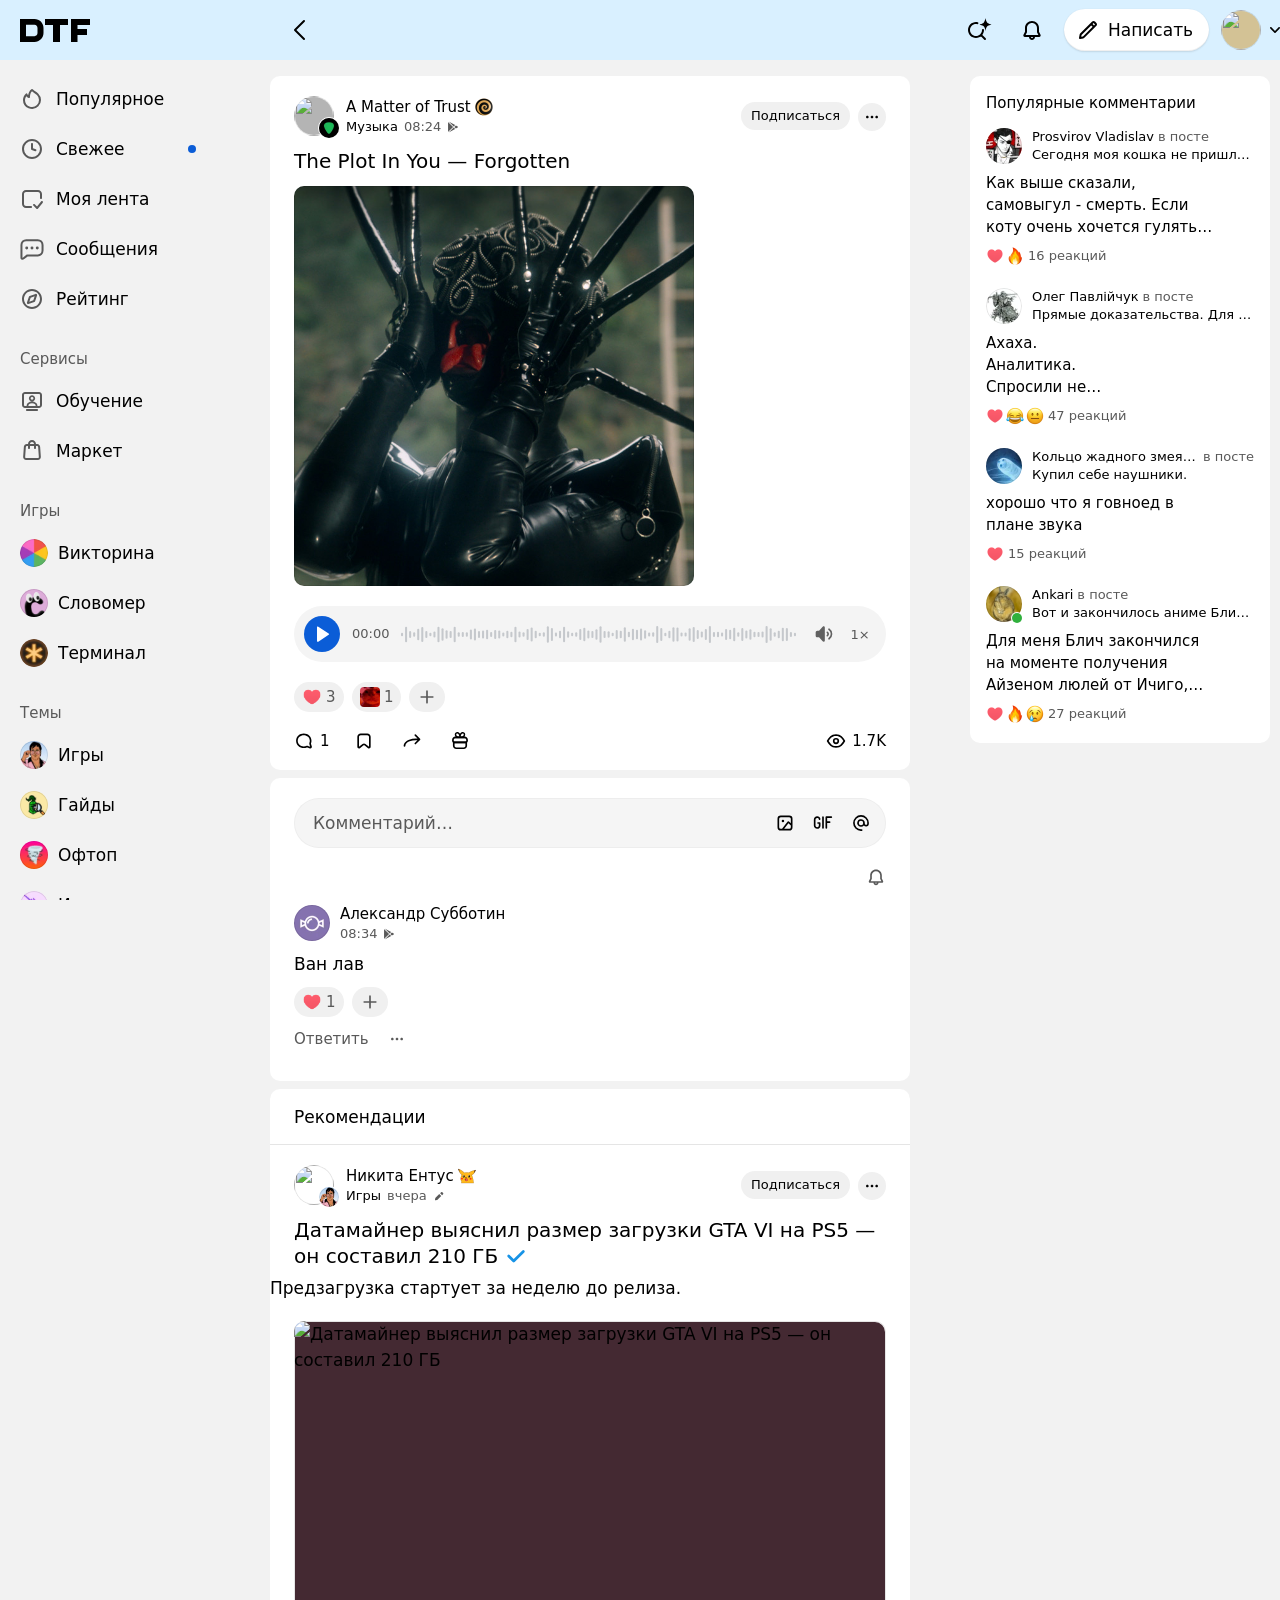
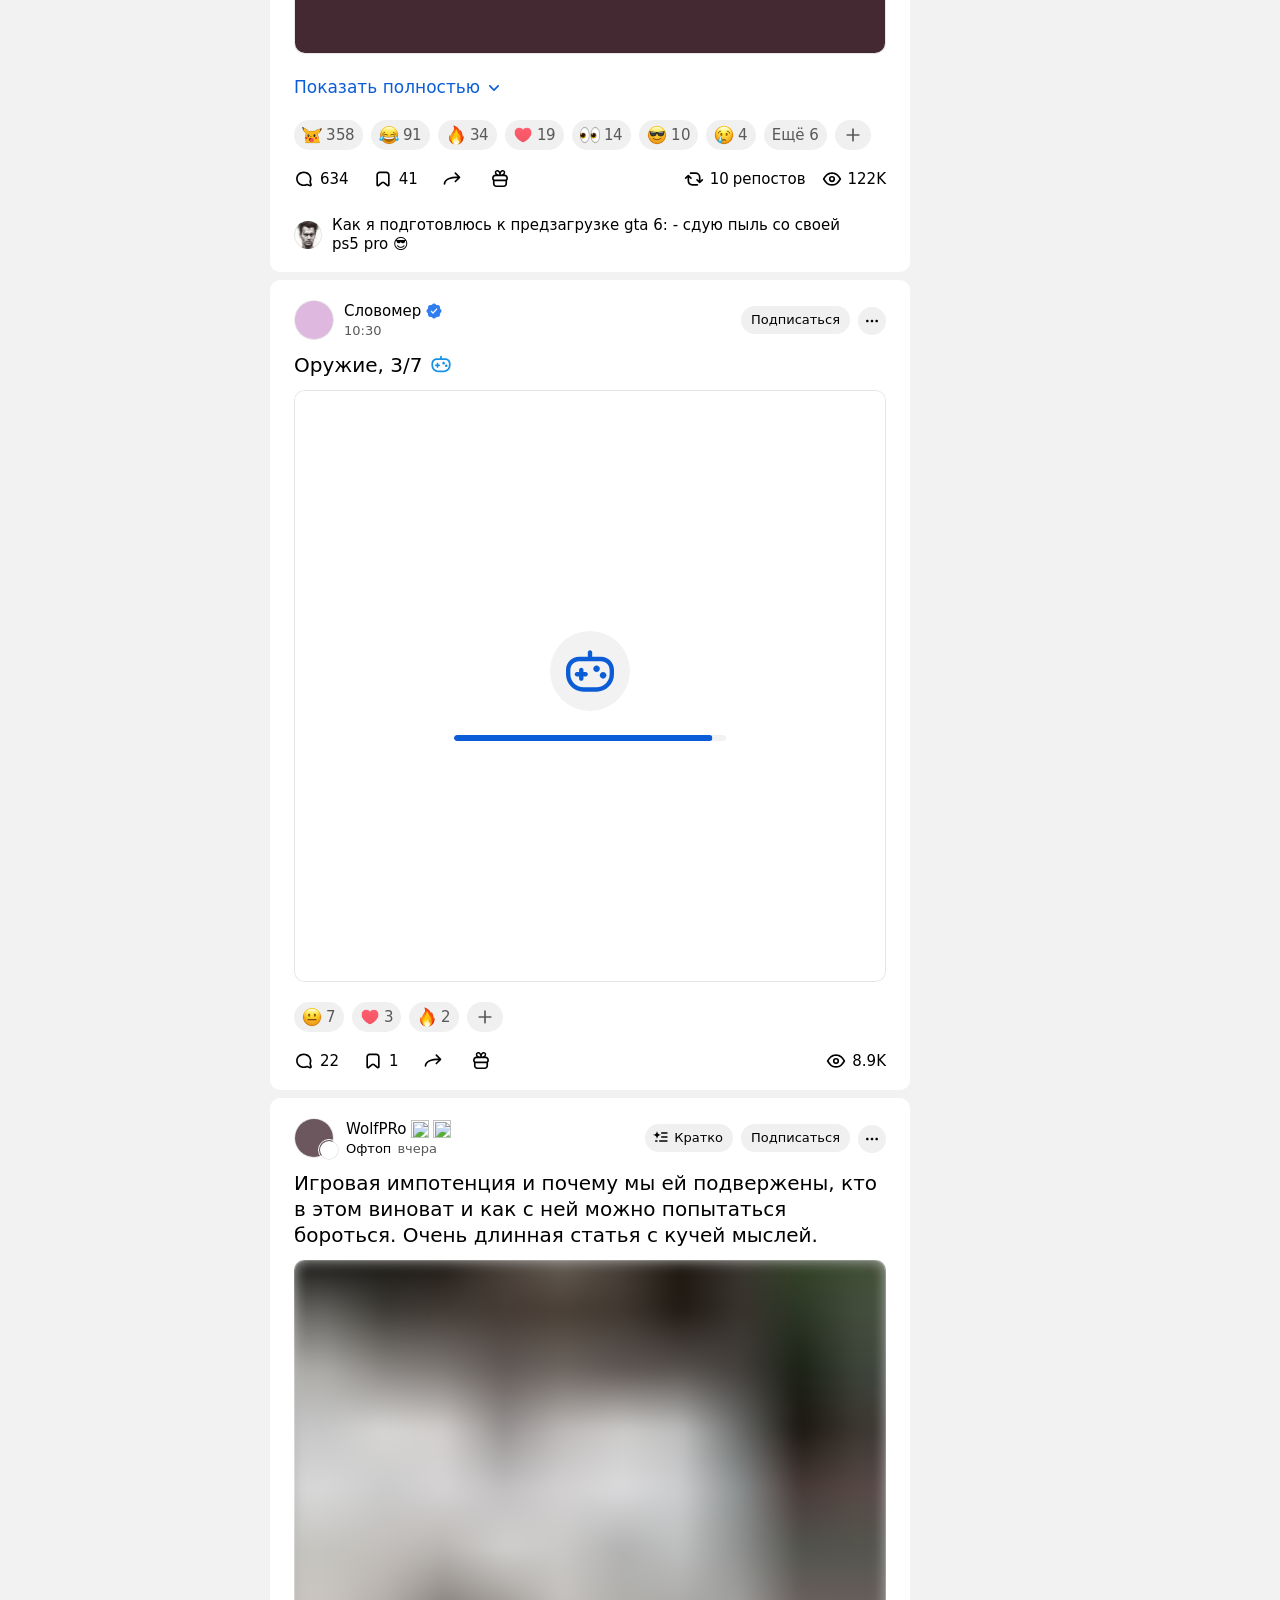
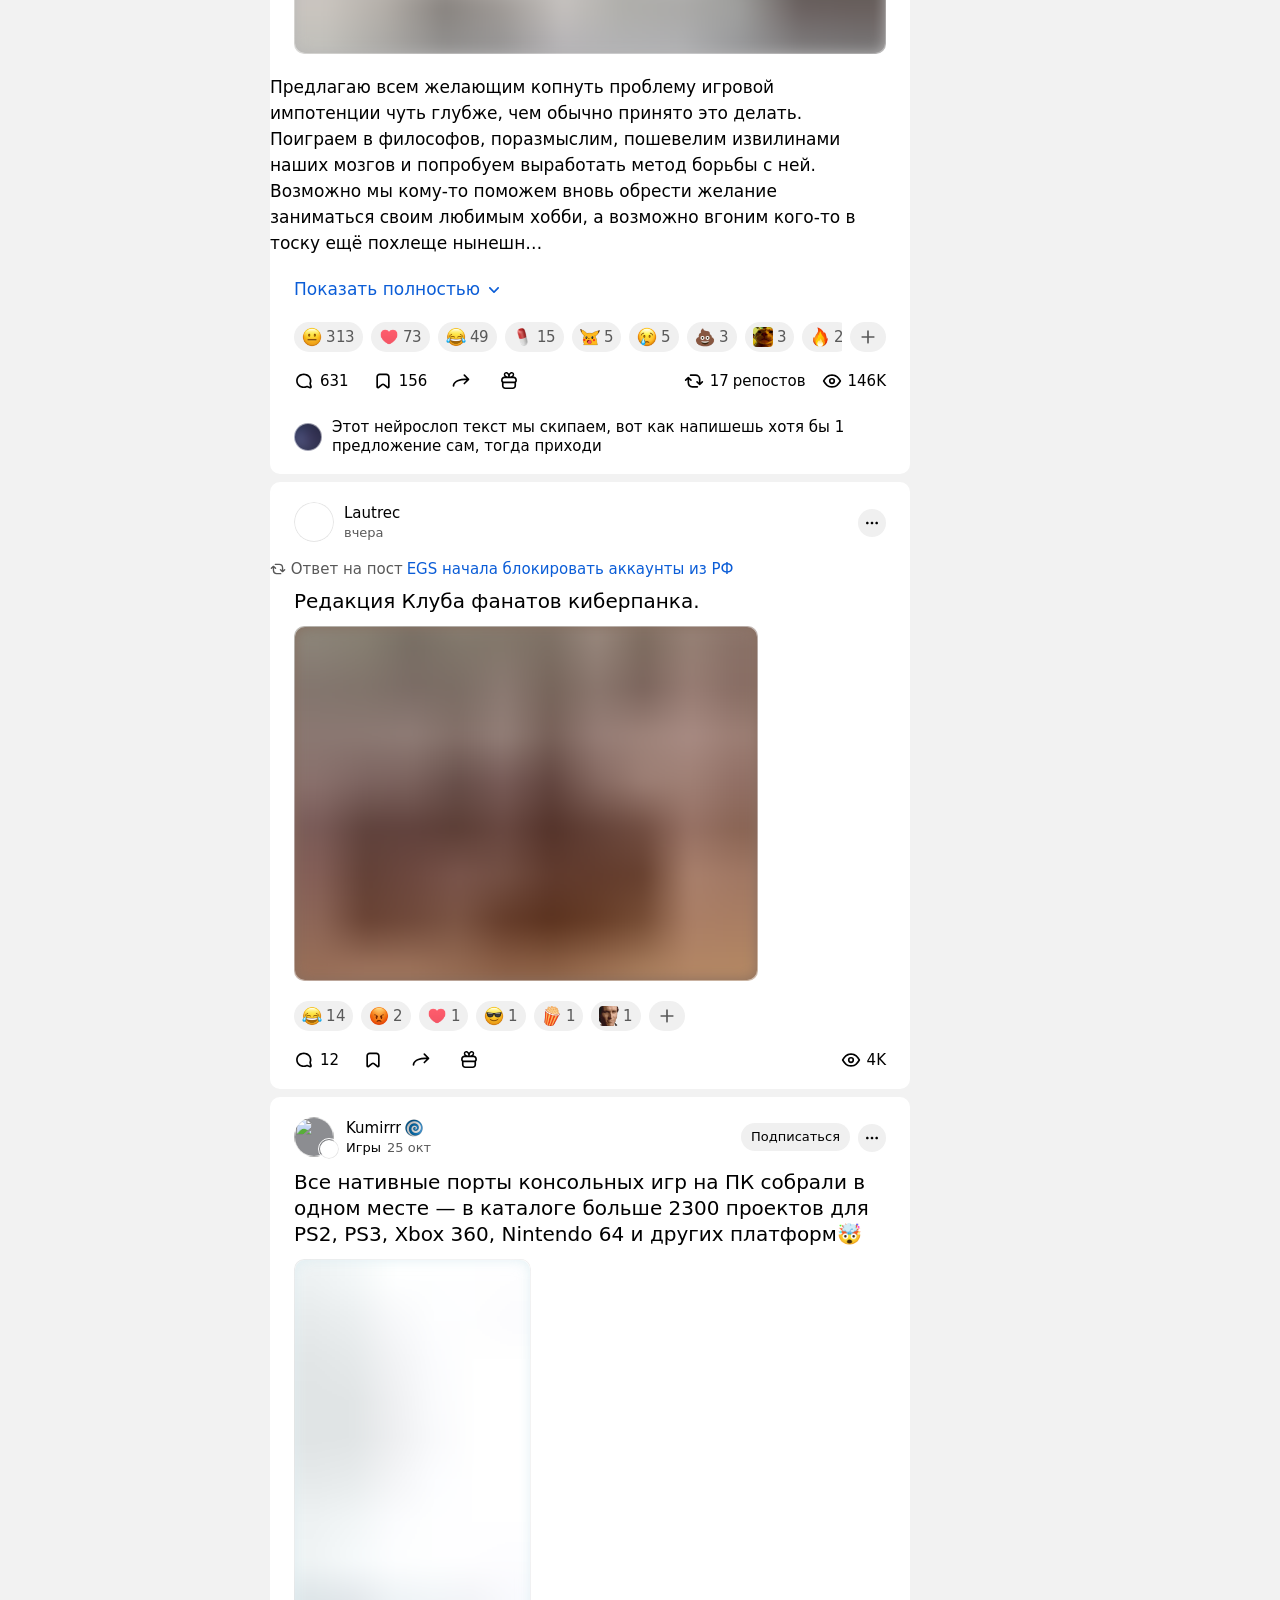
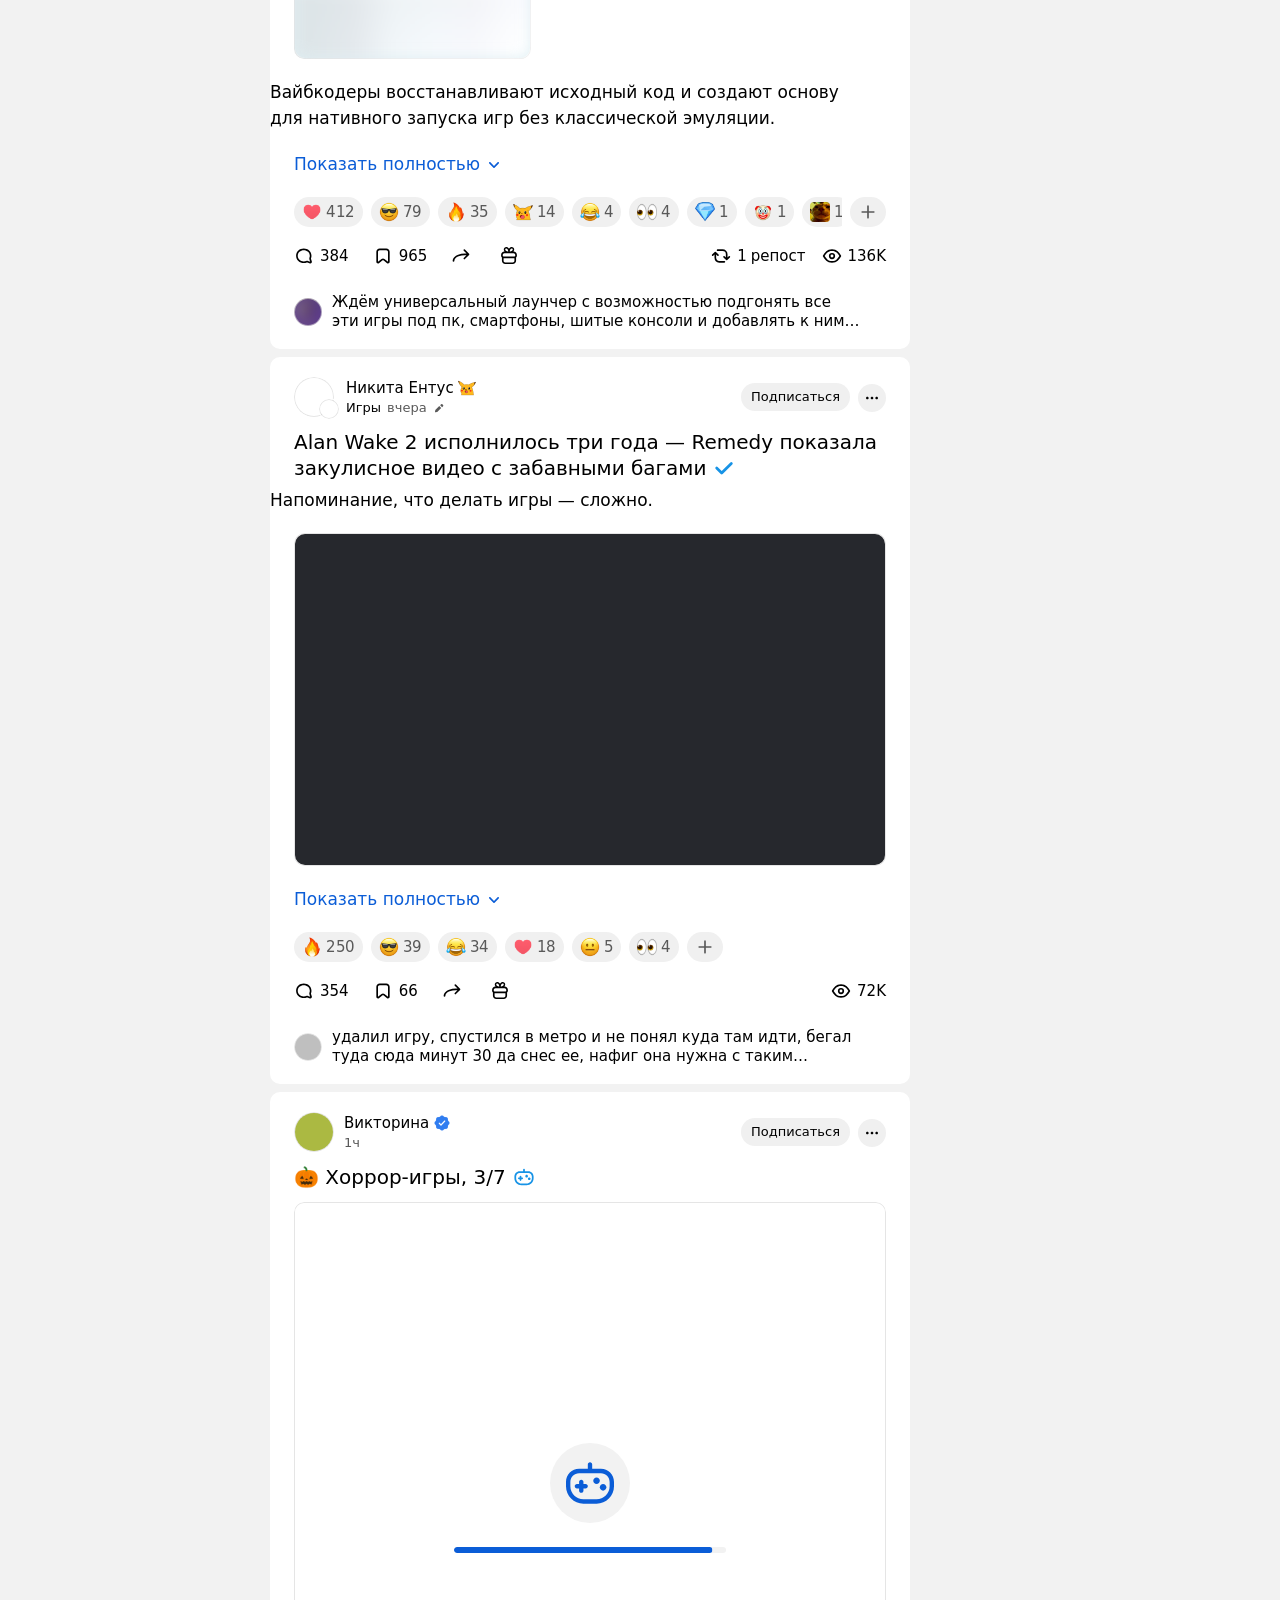
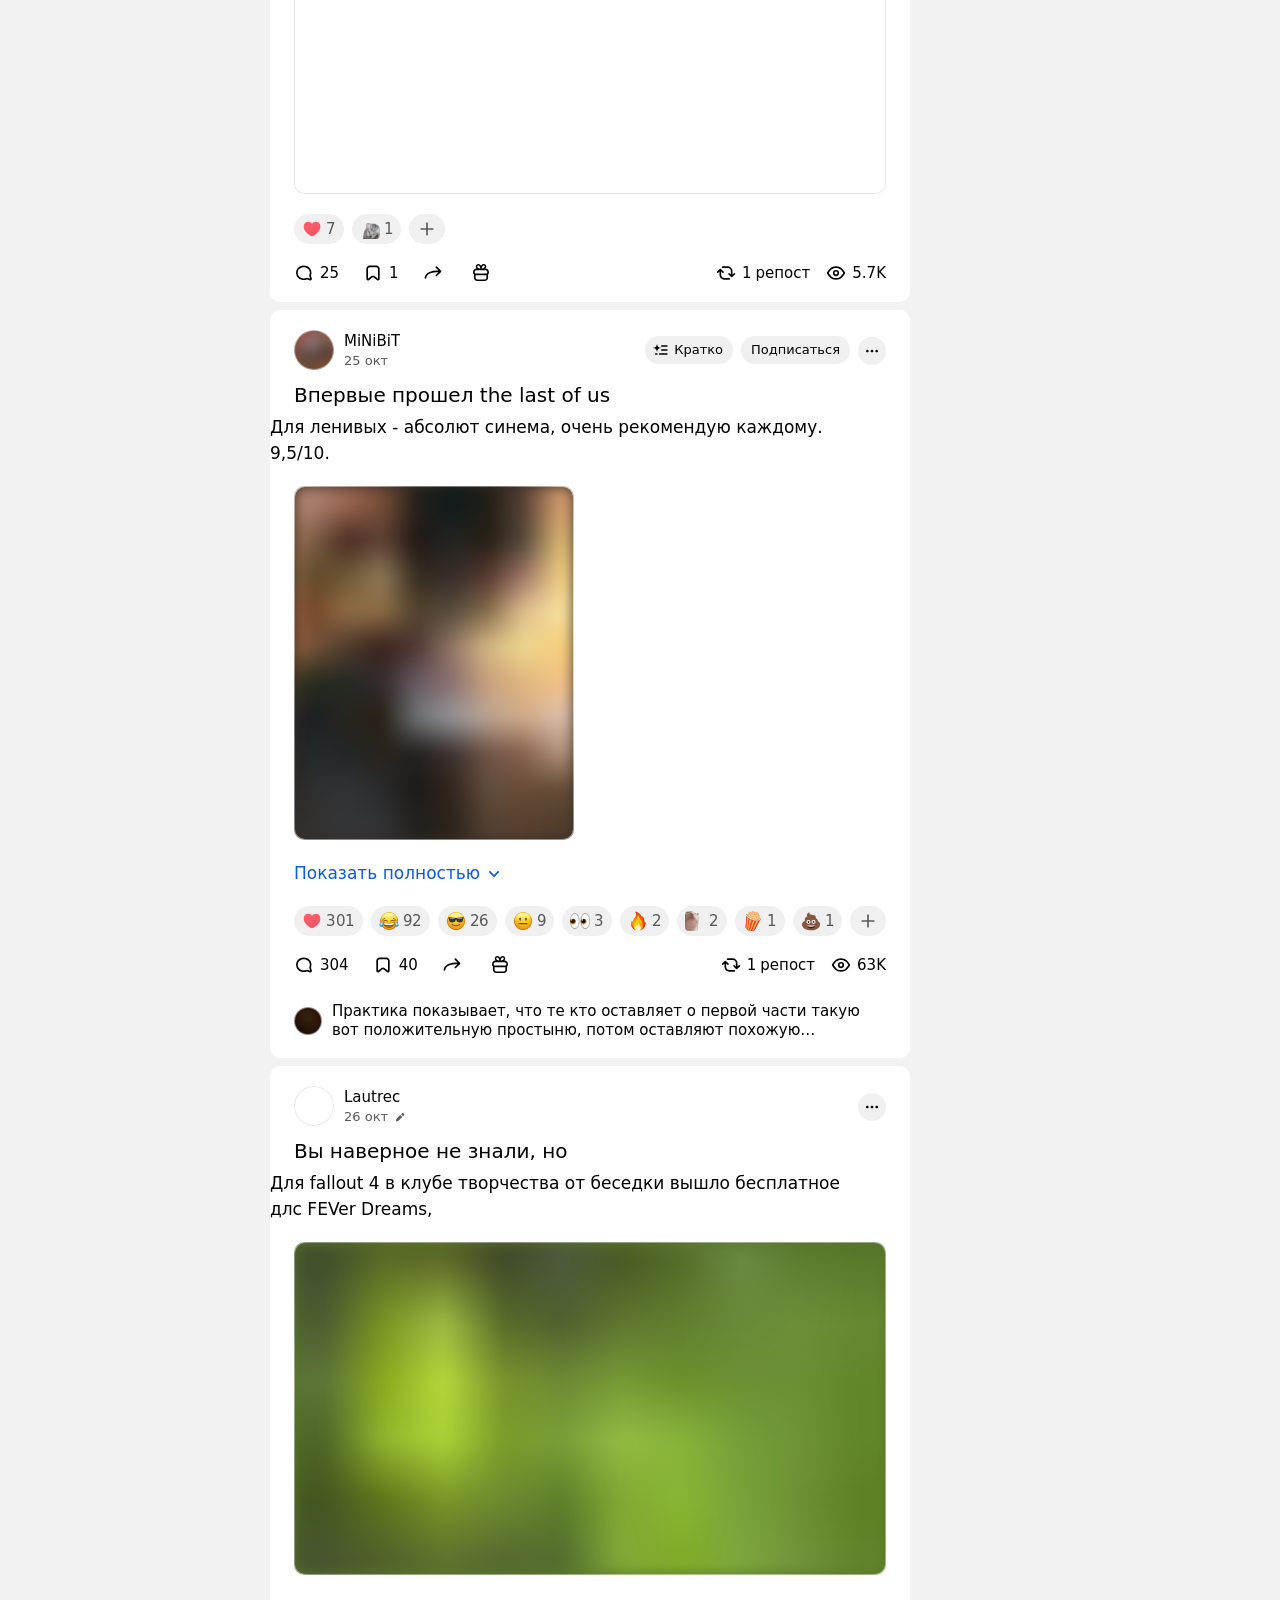
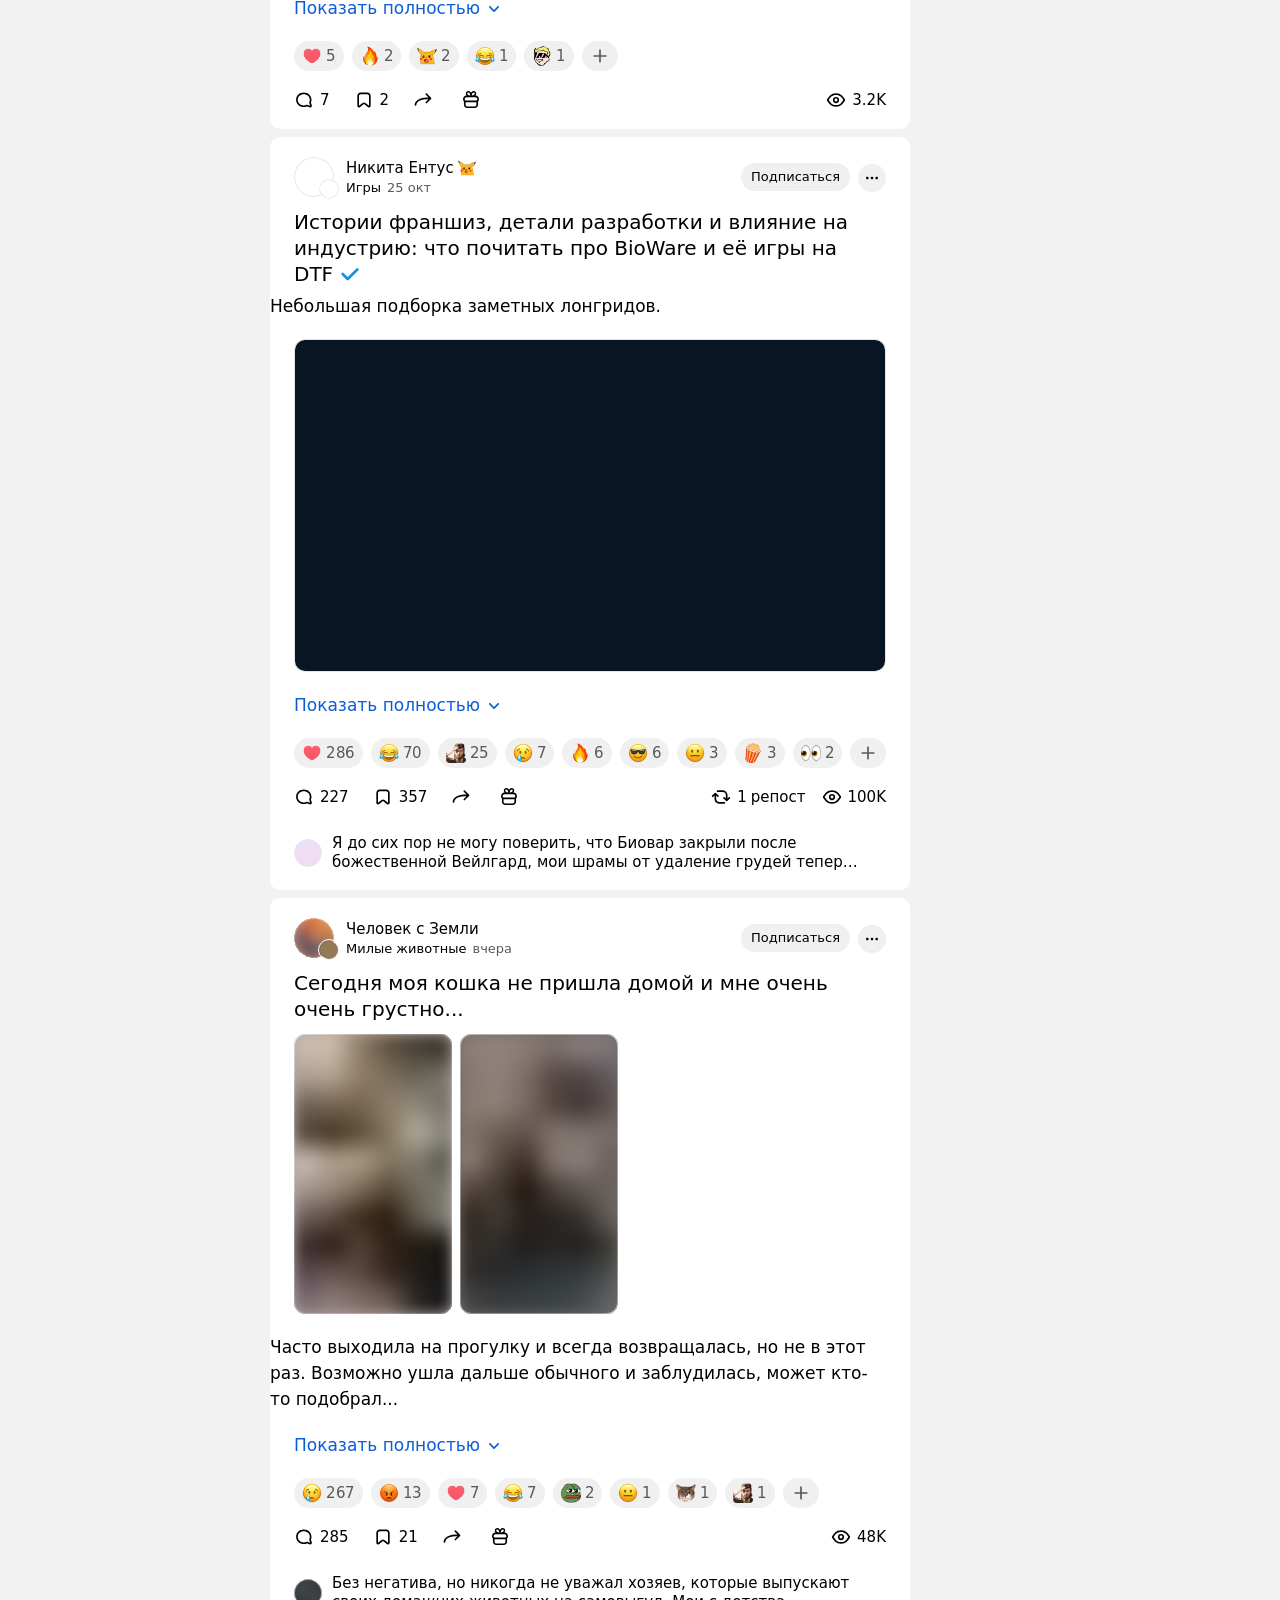
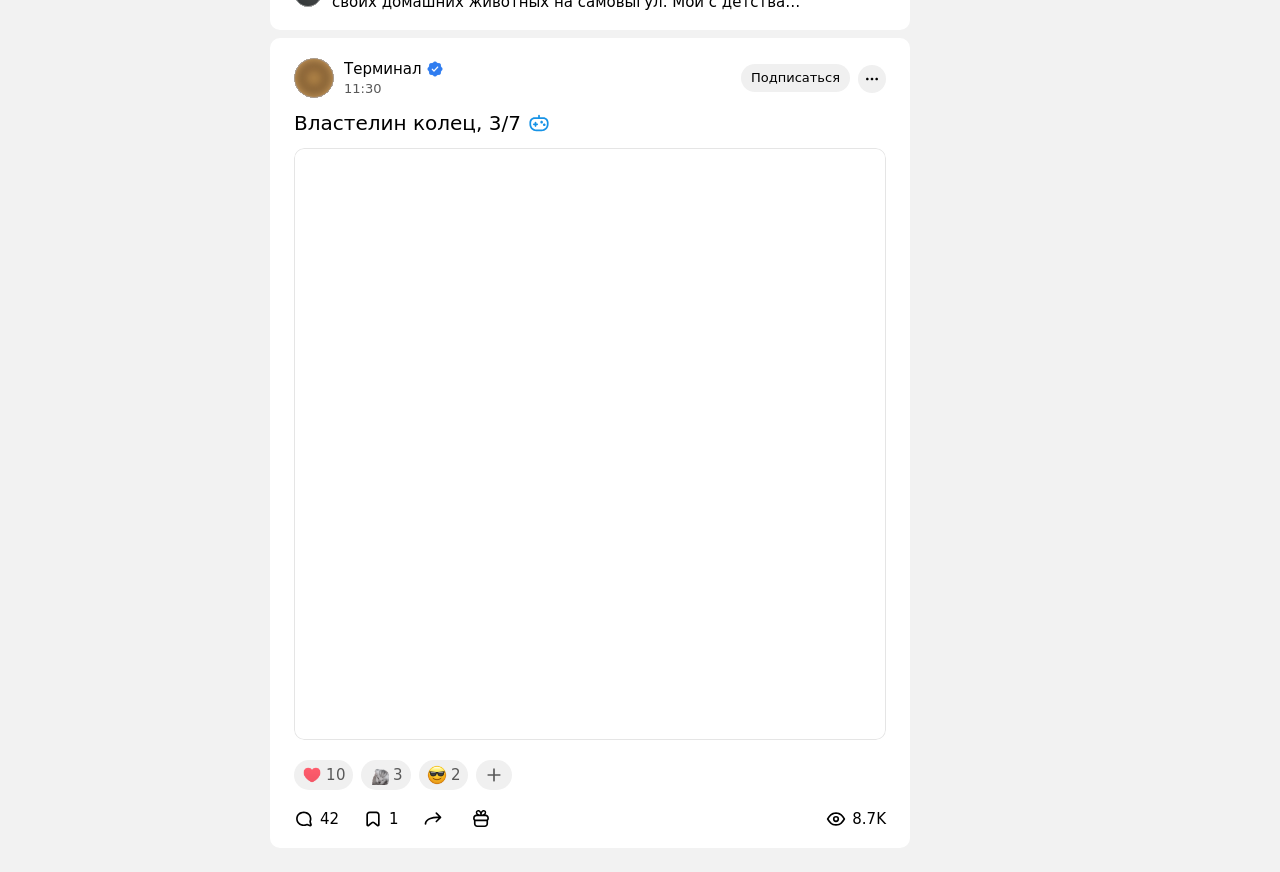
==== commit b6a904e4: "Replace Forgotten remix with supplied original track" ====
--- a/index.html
+++ b/index.html
@@ -58,16 +58,16 @@
 <link rel="apple-touch-startup-image" media="(device-width: 834px) and (device-height: 1112px) and (-webkit-device-pixel-ratio: 2) and (orientation: landscape)" href="https://dtf.ru/assets/apple-touch-startup-image-2224x1668.png">
 <link rel="apple-touch-startup-image" media="(device-width: 1024px) and (device-height: 1366px) and (-webkit-device-pixel-ratio: 2) and (orientation: portrait)" href="https://dtf.ru/assets/apple-touch-startup-image-2048x2732.png">
 <link rel="apple-touch-startup-image" media="(device-width: 1024px) and (device-height: 1366px) and (-webkit-device-pixel-ratio: 2) and (orientation: landscape)" href="https://dtf.ru/assets/apple-touch-startup-image-2732x2048.png">
-<link rel="manifest" href="https://dtf.ru/manifest.webmanifest" crossorigin="use-credentials" data-hid="manifest"><link rel="stylesheet" crossorigin="" href="assets/original/63.css"><title>The Plot In You — Forgotten (Vastive Remix) — Музыка на DTF</title><meta name="theme-color" content="#D9F0FF"><meta name="apple-mobile-web-app-status-bar-style" content="#D9F0FF"><link rel="canonical" href="https://dtf.ru/music/5373890-lyapis-trubeckoi-evpatoriya"><meta property="vk:image" content="https://api.dtf.ru/v2.9/cover/vk/c/5373890/1793179934/cover.jpg"><meta property="og:locale" content="ru_RU"><meta property="og:description" content="The Plot In You — Forgotten (Vastive Remix) — Музыка на DTF"><meta property="og:image:type" content="image/jpeg"><meta property="og:site_name" content="DTF"><meta property="og:image:width" content="600"><meta property="og:image:height" content="315"><meta name="twitter:card" content="summary_large_image"><meta property="og:url" content="https://dtf.ru/music/5373890-lyapis-trubeckoi-evpatoriya"><meta property="og:title" content="The Plot In You — Forgotten (Vastive Remix) — Музыка на DTF"><meta name="description" content="The Plot In You — Forgotten (Vastive Remix) — Музыка на DTF"><meta property="og:type" content="article"><meta property="og:image" content="https://api.dtf.ru/v2.9/cover/fb/c/5373890/1793179934/cover.jpg"><meta name="twitter:image" content="https://api.dtf.ru/v2.9/cover/tw/c/5373890/1793179934/cover.jpg"><meta name="author" content="A Matter of Trust"><link rel="stylesheet" crossorigin="" href="assets/original/62.css"><link rel="stylesheet" href="compact.css"></head>
+<link rel="manifest" href="https://dtf.ru/manifest.webmanifest" crossorigin="use-credentials" data-hid="manifest"><link rel="stylesheet" crossorigin="" href="assets/original/63.css"><title>The Plot In You — Forgotten — Музыка на DTF</title><meta name="theme-color" content="#D9F0FF"><meta name="apple-mobile-web-app-status-bar-style" content="#D9F0FF"><link rel="canonical" href="https://dtf.ru/music/5373890-lyapis-trubeckoi-evpatoriya"><meta property="vk:image" content="https://api.dtf.ru/v2.9/cover/vk/c/5373890/1793179934/cover.jpg"><meta property="og:locale" content="ru_RU"><meta property="og:description" content="The Plot In You — Forgotten — Музыка на DTF"><meta property="og:image:type" content="image/jpeg"><meta property="og:site_name" content="DTF"><meta property="og:image:width" content="600"><meta property="og:image:height" content="315"><meta name="twitter:card" content="summary_large_image"><meta property="og:url" content="https://dtf.ru/music/5373890-lyapis-trubeckoi-evpatoriya"><meta property="og:title" content="The Plot In You — Forgotten — Музыка на DTF"><meta name="description" content="The Plot In You — Forgotten — Музыка на DTF"><meta property="og:type" content="article"><meta property="og:image" content="https://api.dtf.ru/v2.9/cover/fb/c/5373890/1793179934/cover.jpg"><meta name="twitter:image" content="https://api.dtf.ru/v2.9/cover/tw/c/5373890/1793179934/cover.jpg"><meta name="author" content="A Matter of Trust"><link rel="stylesheet" crossorigin="" href="assets/original/62.css"><link rel="stylesheet" href="compact.css"></head>
 
 <body data-font-family="Roboto" data-font-smoothing="Antialiased" class="app-loaded">
-  <div id="app"><!--[--><div class="supbar supbar--top"><!----><!----></div><div class="bar bar--top"><div class="header"><!----><div class="header__layout"><div class="header__left"><a class="header__logo" href="https://dtf.ru/" data-router-link=""><!--[--><span><svg xmlns="http://www.w3.org/2000/svg" width="70" height="23" viewBox="0 0 70 23"><path fill-rule="evenodd" d="M0 0h14.5c5.014 0 9.001 3.984 9 8.883v5.234c0 4.899-3.986 8.883-9 8.883H0V0Zm14.5 17.216c1.749 0 3-1.39 3-3.099V8.883c0-1.712-1.252-3.1-3-3.1H6v11.433h8.5Z" clip-rule="evenodd"></path><path d="M25 6h8v17h7V6h8V0H25v6ZM70 6V0H51v23h6.5v-7H67v-6h-9.5V6H70Z"></path></svg></span><!--]--></a></div><div class="header__main"><button class="button button--size-l button--type-transparent button--icon-only button--circle button--rounded header__back-button" type="button" data-ripple="center"><svg class="icon icon--chevron_left_big" width="24" height="24"><use xlink:href="assets/sprite.svg#sprite-chevron_left_big"></use></svg></button><!----></div><div class="header__right"><button class="quick-search-button"><svg class="icon icon--search_enhanced" width="24" height="24"><use xlink:href="assets/sprite.svg#sprite-search_enhanced"></use></svg></button><!----><div class="bell"><button class="bell__button"><svg class="icon icon--bell bell__button-icon" width="24" height="24"><use xlink:href="assets/sprite.svg#sprite-bell"></use></svg><!----></button><!----></div><a href="https://dtf.ru/editor" class="" data-router-link="" data-gtm-click="[&quot;Header — Write&quot;]"><button class="button button--size-l button--type-secondary button--with-icon button--rounded" type="button"><svg class="icon icon--pen" width="24" height="24"><use xlink:href="assets/sprite.svg#sprite-pen"></use></svg>Написать</button></a><div class="account-button"><div class="account-button__inner"><div data-loaded="true" class="andropov-media andropov-media--rounded andropov-media--bordered andropov-media--has-preview andropov-image" style="aspect-ratio: 1.77778 / 1; width: 40px; height: 40px; max-width: none; --background-color: #d3c295;"><!----><picture><source srcset="https://leonardo.osnova.io/6f3c0dc0-ec00-59f8-ba7e-8bfe1bb2546a/-/scale_crop/72x72/-/format/webp/, assets/original/61.webp 2x" type="image/webp"><img src="https://leonardo.osnova.io/6f3c0dc0-ec00-59f8-ba7e-8bfe1bb2546a/-/scale_crop/72x72/" alt="" loading="lazy" width="40" height="40"></picture></div><svg class="icon icon--chevron_down" width="20" height="20"><use xlink:href="assets/sprite.svg#sprite-chevron_down"></use></svg></div><!----></div></div></div></div></div><div class="layout-wrapper"><div class="layout"><div class="aside aside--left"><div class="scrollable" data-overlayscrollbars-initialize="" data-overlayscrollbars="host"><div data-scrollable="" data-overlayscrollbars-viewport="scrollbarHidden overflowXHidden overflowYScroll" tabindex="-1" style="margin-right: 0px; margin-bottom: 0px; margin-left: 0px; top: 0px; right: auto; left: 0px; width: calc(100% + 0px); padding: 0px;"><!--[--><div class="RfG81WK4"><!--[--><div class="YZHyOA0P"><!----><div class="yGqw5m-Y"><!--[--><a href="https://dtf.ru/popular" class="z4vyLIzO" data-ripple="" data-router-link="" data-gtm-click="[&quot;Sidebar — Popular&quot;]"><!--[--><svg class="icon icon--feed Ye95fS5-" width="24" height="24"><use xlink:href="assets/sprite.svg#sprite-feed"></use></svg><div class="h1yHGAeJ"><span class="KGmVg20a">Популярное <!----></span><!----></div><!----><!--]--></a><a href="https://dtf.ru/new" class="z4vyLIzO" data-ripple="" data-router-link="" data-gtm-click="[&quot;Sidebar — New&quot;]"><!--[--><svg class="icon icon--clock Ye95fS5-" width="24" height="24"><use xlink:href="assets/sprite.svg#sprite-clock"></use></svg><div class="h1yHGAeJ"><span class="KGmVg20a">Свежее <!----></span><!----></div><div class="dot dot--size-large GVO1-Ln-"></div><!--]--></a><a href="https://dtf.ru/my" class="z4vyLIzO" data-ripple="" data-router-link="" data-gtm-click="[&quot;Sidebar — My&quot;]"><!--[--><svg class="icon icon--my_feed Ye95fS5-" width="24" height="24"><use xlink:href="assets/sprite.svg#sprite-my_feed"></use></svg><div class="h1yHGAeJ"><span class="KGmVg20a">Моя лента <!----></span><!----></div><!----><!--]--></a><a href="https://dtf.ru/m" class="z4vyLIzO" data-ripple="" data-router-link="" data-gtm-click="[&quot;Sidebar — Messenger&quot;]"><!--[--><svg class="icon icon--messenger Ye95fS5-" width="24" height="24"><use xlink:href="assets/sprite.svg#sprite-messenger"></use></svg><div class="h1yHGAeJ"><span class="KGmVg20a">Сообщения <!----></span><!----></div><!----><!--]--></a><a href="https://dtf.ru/discovery" class="z4vyLIzO" data-ripple="" data-router-link="" data-gtm-click="[&quot;Sidebar — Discovery&quot;]"><!--[--><svg class="icon icon--discovery Ye95fS5-" width="24" height="24"><use xlink:href="assets/sprite.svg#sprite-discovery"></use></svg><div class="h1yHGAeJ"><span class="KGmVg20a">Рейтинг <!----></span><!----></div><!----><!--]--></a><!--]--></div></div><div class="YZHyOA0P"><button class="_8iytsbXO OnF8GKVU" type="button" data-section="services"><span>Сервисы</span><span class="h6EBfzHf -ZZ1gSym" data-state="b"><span class="sPsHQ8tA" data-layer="a" aria-hidden="true"><!--[--><svg class="icon icon--chevron_right" width="16" height="16"><use xlink:href="assets/sprite.svg#sprite-chevron_right"></use></svg><!--]--></span><span class="sPsHQ8tA" data-layer="b" aria-hidden="false"><!--[--><svg class="icon icon--chevron_down" width="16" height="16"><use xlink:href="assets/sprite.svg#sprite-chevron_down"></use></svg><!--]--></span></span></button><div class="yGqw5m-Y"><!--[--><a to="https://edu.vc.ru" href="https://edu.vc.ru/" target="_blank" class="z4vyLIzO" data-ripple="" data-gtm-click="[&quot;Sidebar — Courses&quot;]"><svg class="icon icon--courses Ye95fS5-" width="24" height="24"><use xlink:href="assets/sprite.svg#sprite-courses"></use></svg><div class="h1yHGAeJ"><span class="KGmVg20a">Обучение <svg class="icon icon--arrow_up_right lsAuSw3k" width="16" height="16"><use xlink:href="assets/sprite.svg#sprite-arrow_up_right"></use></svg></span><!----></div><!----></a><a href="https://dtf.ru/store" class="z4vyLIzO" data-ripple="" data-router-link="" data-gtm-click="[&quot;Sidebar — Store&quot;]"><!--[--><svg class="icon icon--marketplace Ye95fS5-" width="24" height="24"><use xlink:href="assets/sprite.svg#sprite-marketplace"></use></svg><div class="h1yHGAeJ"><span class="KGmVg20a">Маркет <!----></span><!----></div><!----><!--]--></a><!--]--></div></div><!--]--><div class="YZHyOA0P"><button class="_8iytsbXO OnF8GKVU" type="button" data-section="games"><span>Игры</span><span class="h6EBfzHf -ZZ1gSym" data-state="b"><span class="sPsHQ8tA" data-layer="a" aria-hidden="true"><!--[--><svg class="icon icon--chevron_right" width="16" height="16"><use xlink:href="assets/sprite.svg#sprite-chevron_right"></use></svg><!--]--></span><span class="sPsHQ8tA" data-layer="b" aria-hidden="false"><!--[--><svg class="icon icon--chevron_down" width="16" height="16"><use xlink:href="assets/sprite.svg#sprite-chevron_down"></use></svg><!--]--></span></span></button><div class="yGqw5m-Y"><!--[--><a href="https://dtf.ru/quiz" class="z4vyLIzO" data-router-link="" data-gtm-click="[&quot;Sidebar — Quiz&quot;]"><!--[--><div data-loaded="true" class="andropov-media andropov-media--rounded andropov-media--bordered andropov-media--has-preview S2Ojm-FH andropov-image S2Ojm-FH" style="aspect-ratio:1;width:28px;height:28px;max-width:none;--background-color:#dddddd;"><!----><!--[--><picture><source srcset="assets/original/60.webp, assets/original/60.webp 2x" type="image/webp"><img src="https://leonardo.osnova.io/78a94f3c-7851-55e4-b52b-cec0a0007dd1/-/scale_crop/72x72/" alt="" loading="lazy" width="28" height="28"></picture><!--]--></div><div class="h1yHGAeJ">Викторина</div><!--]--></a><a href="https://dtf.ru/slovomer" class="z4vyLIzO" data-router-link="" data-gtm-click="[&quot;Sidebar — Slovomer&quot;]"><!--[--><div data-loaded="true" class="andropov-media andropov-media--rounded andropov-media--bordered andropov-media--has-preview S2Ojm-FH andropov-image S2Ojm-FH" style="aspect-ratio:1;width:28px;height:28px;max-width:none;--background-color:#dddddd;"><!----><!--[--><picture><source srcset="assets/original/59.webp, assets/original/59.webp 2x" type="image/webp"><img src="https://leonardo.osnova.io/654f51ce-0e09-59d6-8f57-673d896fc557/-/scale_crop/72x72/" alt="" loading="lazy" width="28" height="28"></picture><!--]--></div><div class="h1yHGAeJ">Словомер</div><!--]--></a><a href="https://dtf.ru/terminal" class="z4vyLIzO" data-router-link="" data-gtm-click="[&quot;Sidebar — TerminalBreach&quot;]"><!--[--><div data-loaded="true" class="andropov-media andropov-media--rounded andropov-media--bordered andropov-media--has-preview S2Ojm-FH andropov-image S2Ojm-FH" style="aspect-ratio:1;width:28px;height:28px;max-width:none;--background-color:#dddddd;"><!----><!--[--><picture><source srcset="assets/original/58.webp, assets/original/58.webp 2x" type="image/webp"><img src="https://leonardo.osnova.io/a2e9601b-1bf5-5b2b-af73-4f033f7e6639/-/scale_crop/72x72/" alt="" loading="lazy" width="28" height="28"></picture><!--]--></div><div class="h1yHGAeJ">Терминал</div><!--]--></a><!--]--></div></div><div class="YZHyOA0P"><button class="_8iytsbXO OnF8GKVU" type="button" data-section="topics"><span>Темы</span><span class="h6EBfzHf -ZZ1gSym" data-state="b"><span class="sPsHQ8tA" data-layer="a" aria-hidden="true"><!--[--><svg class="icon icon--chevron_right" width="16" height="16"><use xlink:href="assets/sprite.svg#sprite-chevron_right"></use></svg><!--]--></span><span class="sPsHQ8tA" data-layer="b" aria-hidden="false"><!--[--><svg class="icon icon--chevron_down" width="16" height="16"><use xlink:href="assets/sprite.svg#sprite-chevron_down"></use></svg><!--]--></span></span></button><div class="yGqw5m-Y"><!--[--><!--[--><a class="z4vyLIzO" href="https://dtf.ru/games" data-router-link=""><!--[--><div data-loaded="true" class="andropov-media andropov-media--rounded andropov-media--bordered andropov-media--has-preview S2Ojm-FH andropov-image S2Ojm-FH" style="aspect-ratio:1;width:28px;height:28px;max-width:none;--background-color:#fff;"><!----><!--[--><picture><source srcset="assets/original/57.webp, assets/original/57.webp 2x" type="image/webp"><img src="https://leonardo.osnova.io/e5348320-b11a-9419-fb85-f7b63e2de194/-/scale_crop/72x72/" alt="" loading="lazy" width="28" height="28"></picture><!--]--></div><div class="h1yHGAeJ">Игры</div><!--]--></a><a class="z4vyLIzO" href="https://dtf.ru/howto" data-router-link=""><!--[--><div data-loaded="true" class="andropov-media andropov-media--rounded andropov-media--bordered andropov-media--has-preview S2Ojm-FH andropov-image S2Ojm-FH" style="aspect-ratio:1;width:28px;height:28px;max-width:none;--background-color:#faeba3;"><!----><!--[--><picture><source srcset="assets/original/56.webp, assets/original/56.webp 2x" type="image/webp"><img src="https://leonardo.osnova.io/47a6c16b-ed6a-1847-a573-f27ab8c3dc07/-/scale_crop/72x72/" alt="" loading="lazy" width="28" height="28"></picture><!--]--></div><div class="h1yHGAeJ">Гайды</div><!--]--></a><a class="z4vyLIzO" href="https://dtf.ru/flood" data-router-link=""><!--[--><div data-loaded="true" class="andropov-media andropov-media--rounded andropov-media--bordered andropov-media--has-preview S2Ojm-FH andropov-image S2Ojm-FH" style="aspect-ratio:1;width:28px;height:28px;max-width:none;--background-color:#fff;"><!----><!--[--><picture><source srcset="assets/original/55.webp, assets/original/55.webp 2x" type="image/webp"><img src="https://leonardo.osnova.io/097c16c9-4459-5f8d-9da6-ce8e76831f3e/-/scale_crop/72x72/" alt="" loading="lazy" width="28" height="28"></picture><!--]--></div><div class="h1yHGAeJ">Офтоп</div><!--]--></a><a class="z4vyLIzO" href="https://dtf.ru/indie" data-router-link=""><!--[--><div data-loaded="true" class="andropov-media andropov-media--rounded andropov-media--bordered andropov-media--has-preview S2Ojm-FH andropov-image S2Ojm-FH" style="aspect-ratio:1;width:28px;height:28px;max-width:none;--background-color:#fff;"><!----><!--[--><picture><source srcset="assets/original/54.webp, assets/original/54.webp 2x" type="image/webp"><img src="https://leonardo.osnova.io/044c3d8c-3200-4bdc-c4e3-40e99fec6777/-/scale_crop/72x72/" alt="" loading="lazy" width="28" height="28"></picture><!--]--></div><div class="h1yHGAeJ">Инди</div><!--]--></a><a class="z4vyLIzO" href="https://dtf.ru/neuralart" data-router-link=""><!--[--><div data-loaded="true" class="andropov-media andropov-media--rounded andropov-media--bordered andropov-media--has-preview S2Ojm-FH andropov-image S2Ojm-FH" style="aspect-ratio:1;width:28px;height:28px;max-width:none;--background-color:#d5d3cd;"><div class="andropov-media__thumbnail" style="background-image:url([data-uri]);"></div><!--[--><picture><source srcset="assets/original/53.webp, assets/original/53.webp 2x" type="image/webp"><img src="https://leonardo.osnova.io/88c3546d-db16-5d45-a8ee-5949e45d4028/-/scale_crop/72x72/" alt="" loading="lazy" width="28" height="28"></picture><!--]--></div><div class="h1yHGAeJ">НейроИскусство</div><!--]--></a><a class="z4vyLIzO" href="https://dtf.ru/muzposting" data-router-link=""><!--[--><div data-loaded="true" class="andropov-media andropov-media--rounded andropov-media--bordered andropov-media--has-preview S2Ojm-FH andropov-image S2Ojm-FH" style="aspect-ratio:1;width:28px;height:28px;max-width:none;--background-color:#bc362a;"><div class="andropov-media__thumbnail" style="background-image:url([data-uri]);"></div><!--[--><picture><source srcset="assets/original/52.webp, assets/original/52.webp 2x" type="image/webp"><img src="https://leonardo.osnova.io/fc1c9f9c-ab62-5bb1-b0bb-5674eb3502b2/-/scale_crop/72x72/" alt="" loading="lazy" width="28" height="28"></picture><!--]--></div><div class="h1yHGAeJ">Ночной музпостинг</div><!--]--></a><a class="z4vyLIzO" href="https://dtf.ru/cinema" data-router-link=""><!--[--><div data-loaded="true" class="andropov-media andropov-media--rounded andropov-media--bordered andropov-media--has-preview S2Ojm-FH andropov-image S2Ojm-FH" style="aspect-ratio:1;width:28px;height:28px;max-width:none;--background-color:#fbe4cc;"><!----><!--[--><picture><source srcset="assets/original/51.webp, assets/original/51.webp 2x" type="image/webp"><img src="https://leonardo.osnova.io/5d198df0-3ba4-6837-b9c3-ac8c04fb9181/-/scale_crop/72x72/" alt="" loading="lazy" width="28" height="28"></picture><!--]--></div><div class="h1yHGAeJ">Кино и сериалы</div><!--]--></a><a class="z4vyLIzO" href="https://dtf.ru/craft" data-router-link=""><!--[--><div data-loaded="true" class="andropov-media andropov-media--rounded andropov-media--bordered andropov-media--has-preview S2Ojm-FH andropov-image S2Ojm-FH" style="aspect-ratio:1;width:28px;height:28px;max-width:none;--background-color:#d8d2ab;"><!----><!--[--><picture><source srcset="assets/original/50.webp, assets/original/50.webp 2x" type="image/webp"><img src="https://leonardo.osnova.io/34be5067-2cdf-2eb3-d9af-415abb861967/-/scale_crop/72x72/" alt="" loading="lazy" width="28" height="28"></picture><!--]--></div><div class="h1yHGAeJ">Творчество</div><!--]--></a><a class="z4vyLIzO RCt5iwch" href="https://dtf.ru/music" data-router-link=""><!--[--><div data-loaded="true" class="andropov-media andropov-media--rounded andropov-media--bordered andropov-media--has-preview S2Ojm-FH andropov-image S2Ojm-FH" style="aspect-ratio:1;width:28px;height:28px;max-width:none;--background-color:#1bbb53;"><!----><!--[--><picture><source srcset="assets/original/49.webp, assets/original/49.webp 2x" type="image/webp"><img src="https://leonardo.osnova.io/1c00b5aa-00e4-5c78-a8ee-107725c1dcaf/-/scale_crop/72x72/" alt="" loading="lazy" width="28" height="28"></picture><!--]--></div><div class="h1yHGAeJ">Музыка</div><!--]--></a><a class="z4vyLIzO" href="https://dtf.ru/avi" data-router-link=""><!--[--><div data-loaded="true" class="andropov-media andropov-media--rounded andropov-media--bordered andropov-media--has-preview S2Ojm-FH andropov-image S2Ojm-FH" style="aspect-ratio:1;width:28px;height:28px;max-width:none;--background-color:#dcebfb;"><!----><!--[--><picture><source srcset="assets/original/48.webp, assets/original/48.webp 2x" type="image/webp"><img src="https://leonardo.osnova.io/fac10315-1c6f-4dd0-1f7c-8fdd394acdad/-/scale_crop/72x72/" alt="" loading="lazy" width="28" height="28"></picture><!--]--></div><div class="h1yHGAeJ">Видео</div><!--]--></a><!--]--><div class="z4vyLIzO"><svg class="icon icon--chevron_down Ye95fS5-" width="24" height="24"><use xlink:href="assets/sprite.svg#sprite-chevron_down"></use></svg><div class="h1yHGAeJ">Показать все</div></div><!--]--></div></div><div class="YZHyOA0P"><button class="_8iytsbXO OnF8GKVU" type="button" data-section="footer"><span>DTF</span><span class="h6EBfzHf -ZZ1gSym" data-state="b"><span class="sPsHQ8tA" data-layer="a" aria-hidden="true"><!--[--><svg class="icon icon--chevron_right" width="16" height="16"><use xlink:href="assets/sprite.svg#sprite-chevron_right"></use></svg><!--]--></span><span class="sPsHQ8tA" data-layer="b" aria-hidden="false"><!--[--><svg class="icon icon--chevron_down" width="16" height="16"><use xlink:href="assets/sprite.svg#sprite-chevron_down"></use></svg><!--]--></span></span></button><div class="yGqw5m-Y"><!--[--><a href="https://dtf.ru/team/4124171-skonchalsya-avtor-dtf-sergei-granger-mihailenko" class="z4vyLIzO" data-router-link="" data-gtm-click="[&quot;Sidebar — Granger&quot;]"><!--[--><img src="assets/original/47.png" class="olNIAiVI tqBKM7YQ"><div class="h1yHGAeJ">Granger <div class="UDdce2cG">1990 - 2025</div></div><!--]--></a><a href="https://dtf.ru/about" class="z4vyLIzO" data-router-link="" data-gtm-click="[&quot;Sidebar — About&quot;]"><!--[--><svg class="icon icon--info Ye95fS5-" width="24" height="24"><use xlink:href="assets/sprite.svg#sprite-info"></use></svg><div class="h1yHGAeJ">О проекте <!----></div><!--]--></a><a href="https://dtf.ru/rules" class="z4vyLIzO" data-router-link="" data-gtm-click="[&quot;Sidebar — Rules&quot;]"><!--[--><svg class="icon icon--rules Ye95fS5-" width="24" height="24"><use xlink:href="assets/sprite.svg#sprite-rules"></use></svg><div class="h1yHGAeJ">Правила <!----></div><!--]--></a><a href="https://dtf.ru/ads" class="z4vyLIzO" data-router-link="" data-gtm-click="[&quot;Sidebar — Ad&quot;]"><!--[--><svg class="icon icon--star Ye95fS5-" width="24" height="24"><use xlink:href="assets/sprite.svg#sprite-star"></use></svg><div class="h1yHGAeJ">Реклама <!----></div><!--]--></a><!--]--><div class="z4vyLIzO fPXbfXAb"><svg class="icon icon--sun Ye95fS5-" width="24" height="24"><use xlink:href="assets/sprite.svg#sprite-sun"></use></svg><div class="h1yHGAeJ">Светлая тема</div></div><div class="sidebar-apps-promo"><a class="sidebar-apps-promo__qr-link" href="https://dtf.ru/apps" data-router-link=""><!--[--><span class="sidebar-apps-promo__qr" aria-hidden="true"></span><!--]--></a><p class="sidebar-apps-promo__text">QR-код для установки наших приложений.</p><div class="sidebar-apps-promo__stores"><!--[--><a class="sidebar-apps-promo__store" href="https://apps.apple.com/app/apple-store/id1190484578?pt=106436823&amp;mt=8&amp;ct=pwa-menu" target="_blank" rel="noopener noreferrer"><svg class="icon icon--apple" width="24" height="24"><use xlink:href="assets/sprite.svg#sprite-apple"></use></svg></a><a class="sidebar-apps-promo__store" href="https://play.google.com/store/apps/details?id=ru.cmtt.dtf&amp;utm_source=pwa&amp;utm_medium=menu" target="_blank" rel="noopener noreferrer"><svg class="icon icon--google_play" width="24" height="24"><use xlink:href="assets/sprite.svg#sprite-google_play"></use></svg></a><a class="sidebar-apps-promo__store" href="https://appgallery.huawei.com/app/C101538015" target="_blank" rel="noopener noreferrer"><svg class="icon icon--app_gallery" width="24" height="24"><use xlink:href="assets/sprite.svg#sprite-app_gallery"></use></svg></a><a class="sidebar-apps-promo__store" href="https://www.rustore.ru/catalog/app/ru.cmtt.dtf" target="_blank" rel="noopener noreferrer"><svg class="icon icon--ru_store" width="24" height="24"><use xlink:href="assets/sprite.svg#sprite-ru_store"></use></svg></a><!--]--></div></div><p class="Mb79zeAm">Мы используем<br><a href="https://dtf.ru/rules-recommendations" target="_blank" rel="noopener">рекомендации.</a></p></div></div></div><!--]--></div><div class="os-scrollbar os-scrollbar-horizontal os-theme-custom os-scrollbar-auto-hide os-scrollbar-handle-interactive os-scrollbar-cornerless os-scrollbar-unusable os-scrollbar-auto-hide-hidden" style="--os-viewport-percent: 1; --os-scroll-direction: 0;"><div class="os-scrollbar-track"><div class="os-scrollbar-handle"></div></div></div><div class="os-scrollbar os-scrollbar-vertical os-theme-custom os-scrollbar-auto-hide os-scrollbar-handle-interactive os-scrollbar-visible os-scrollbar-cornerless os-scrollbar-auto-hide-hidden" style="--os-viewport-percent: 0.4449; --os-scroll-direction: 0;"><div class="os-scrollbar-track"><div class="os-scrollbar-handle"></div></div></div></div></div><div class="view"><button type="button" class="scroll-next-button" data-gtm-click="[&quot;Scroll To Next Island&quot;]"><svg class="icon icon--chevron_down scroll-next-button__icon" width="20" height="20"><use xlink:href="assets/sprite.svg#sprite-chevron_down"></use></svg></button><!----><!----><div class="entry"><div class="content" data-scroll-island=""><!----><div></div><div class="content-header"><div class="author author--with-sticker" style="--v41cb4c68: 40px;"><a class="author__avatar" href="https://dtf.ru/id1841422" data-router-link="" data-gtm-click="[&quot;Post — Avatar&quot;,{&quot;Location&quot;:&quot;post&quot;}]"><div data-loaded="true" class="andropov-media andropov-media--rounded andropov-media--bordered andropov-media--has-preview andropov-image" style="aspect-ratio: 1.53322 / 1; width: 40px; height: 40px; max-width: none; --background-color: #b4b4b4;"><div class="andropov-media__thumbnail" style="background-image: url(&quot;[data-uri]&quot;);"></div><picture><source srcset="https://leonardo.osnova.io/8f5581d1-ffa2-5890-8386-4792f831ac88/-/scale_crop/72x72/-/format/webp/, assets/original/46.webp 2x" type="image/webp"><img src="https://leonardo.osnova.io/8f5581d1-ffa2-5890-8386-4792f831ac88/-/scale_crop/72x72/" alt="" loading="lazy" width="40" height="40"></picture></div></a><a class="author__avatar-sticker" href="https://dtf.ru/music" data-router-link="" data-gtm-click="[&quot;Post — Topic&quot;,{&quot;FromSticker&quot;:true,&quot;Location&quot;:&quot;post&quot;}]"><div data-loaded="true" class="andropov-media andropov-media--rounded andropov-media--bordered andropov-media--has-preview andropov-image" style="aspect-ratio: 1 / 1; width: 20px; height: 20px; max-width: none; --background-color: #1bbb53;"><!----><picture><source srcset="assets/original/49.webp, assets/original/49.webp 2x" type="image/webp"><img src="https://leonardo.osnova.io/1c00b5aa-00e4-5c78-a8ee-107725c1dcaf/-/scale_crop/72x72/" alt="" loading="lazy" width="20" height="20"></picture></div></a><div class="author__main"><a class="author__name" href="https://dtf.ru/id1841422" data-router-link="" data-link-preview="subsite" data-link-preview-source="Post" data-gtm-click="[&quot;Post — Author&quot;,{&quot;Location&quot;:&quot;post&quot;}]">A Matter of Trust</a><div class="user-showcase"><div class="user-showcase__item"><img loading="lazy" width="18" height="18" src="assets/original/45.png" title="Стрик 365 дней" data-user-showcase-item-key="collectible:achievement" data-user-showcase-item-context="3361666"></div></div></div><div class="author__details"><a class="content-header__topic" href="https://dtf.ru/music" data-router-link="" data-link-preview="subsite" data-link-preview-source="Post" data-gtm-click="[&quot;Post — Topic&quot;,{&quot;Location&quot;:&quot;post&quot;}]">Музыка</a><a class="noshrink" href="https://dtf.ru/music/5373890-lyapis-trubeckoi-evpatoriya" data-router-link="" data-gtm-click="[&quot;Post — Date&quot;,{&quot;Location&quot;:&quot;post&quot;}]"><time title="28.10.2026 в 8:24" datetime="2026-10-28T04:24:24.000Z">08:24</time></a><!----><!----><a class="app-source-icon" href="https://dtf.ru/apps" data-router-link=""><svg class="icon icon--google_play_bw" width="12" height="12"><use xlink:href="assets/sprite.svg#sprite-google_play_bw"></use></svg></a></div></div><div class="content-header__actions"><!----><!----><button class="button button--size-s button--type-minimal button--rounded" type="button"><!---->Подписаться</button><div class="etc content__etc" data-gtm-click="[&quot;Post — More&quot;,{&quot;Location&quot;:&quot;post&quot;}]"><button class="icon-button icon-button--filled icon-button--fixed" type="button" style="width: 28px; height: 28px;"><svg class="icon icon--dots" width="16" height="16"><use xlink:href="assets/sprite.svg#sprite-dots"></use></svg></button></div></div></div><!----><div class="content__body"><h1 class="content-title"><span>The Plot In You — Forgotten (Vastive Remix) <!----></span></h1><!----><article class="content__blocks"><figure class="block-wrapper block-wrapper--media"><div class="block-wrapper__content"><!----><div class="block-media"><div data-loaded="true" class="andropov-media andropov-media--rounded andropov-media--bordered andropov-media--has-preview andropov-image andropov-image--zoom" style="aspect-ratio: 1 / 1; width: 400px; max-width: 100%; --background-color: #cd544a; --border-radius: 10px;"><div class="andropov-media__thumbnail" style="background-image: url(&quot;[data-uri]&quot;);"></div><picture><img src="assets/forgotten-cover.png" alt="The Plot In You — Forgotten (Vastive Remix)" width="400" height="400" style="display:block;width:100%;height:100%;object-fit:cover"></picture></div><!----><!----></div></div><!----></figure><figure class="block-wrapper block-wrapper--media"><div class="block-wrapper__content"><!----><div class="block-audio"><div class="compact-player" id="compact-player"><button class="cp-play" id="cp-play" data-control="cp-play" aria-label="Воспроизвести"><img src="assets/play.svg" alt=""></button><button type="button" class="cp-timers cp-timer-toggle" aria-label="Текущее время. Показать общую длительность"><span class="cp-time" id="cp-time" data-control="cp-time">00:00</span><span class="cp-time-divider"> / </span><span class="cp-duration" id="cp-duration" data-control="cp-duration">—:—</span></button><div class="cp-wave" id="cp-wave" data-control="cp-wave"><canvas id="cp-canvas" data-control="cp-canvas"></canvas><input id="cp-seek" data-control="cp-seek" type="range" min="0" max="1000" value="0" aria-label="Перемотка"><span class="cp-tooltip" id="cp-tooltip" data-control="cp-tooltip">0:00</span></div><div class="cp-volume"><button id="cp-mute" data-control="cp-mute" class="cp-icon" aria-label="Выключить звук"><img src="assets/volume_max.svg" alt=""></button><input id="cp-volume" data-control="cp-volume" type="range" min="0" max="1" step="0.01" value="0.75" aria-label="Громкость"></div><div class="cp-speed-wrap"><button class="cp-speed" id="cp-speed" data-control="cp-speed" aria-label="Скорость воспроизведения" aria-expanded="false">1×</button><div class="cp-menu" id="cp-menu" data-control="cp-menu" hidden><span>Скорость</span><button data-rate="0.75">0.75×</button><button data-rate="1" class="selected">1×</button><button data-rate="1.25">1.25×</button><button data-rate="1.5">1.5×</button><button data-rate="2">2×</button></div></div><a class="cp-icon" href="assets/forgotten-vastive-remix.mp3" download="The Plot In You — Forgotten (Vastive Remix).mp3" aria-label="Скачать аудио" title="Скачать"><img class="cp-download-arrow" src="assets/download.svg" alt=""></a><audio id="cp-audio" data-control="cp-audio" src="assets/forgotten-vastive-remix.mp3" preload="metadata"></audio><span class="cp-error" id="cp-error" data-control="cp-error" role="status" hidden></span></div>
-<div class="compact-player compact-player--outline" id="compact-player-outline"><button class="cp-play" id="cp-outline-play" data-control="cp-play" aria-label="Воспроизвести"><img src="assets/play.svg" alt=""></button><span class="cp-timers"><span class="cp-time" id="cp-outline-time" data-control="cp-time">00:00</span><span class="cp-time-divider"> / </span><span class="cp-duration" id="cp-outline-duration" data-control="cp-duration">—:—</span></span><div class="cp-wave" id="cp-outline-wave" data-control="cp-wave"><canvas id="cp-outline-canvas" data-control="cp-canvas"></canvas><input id="cp-outline-seek" data-control="cp-seek" type="range" min="0" max="1000" value="0" aria-label="Перемотка"><span class="cp-tooltip" id="cp-outline-tooltip" data-control="cp-tooltip">0:00</span></div><div class="cp-volume"><button id="cp-outline-mute" data-control="cp-mute" class="cp-icon" aria-label="Выключить звук"><img src="assets/volume_max.svg" alt=""></button><input id="cp-outline-volume" data-control="cp-volume" type="range" min="0" max="1" step="0.01" value="0.75" aria-label="Громкость"></div><div class="cp-speed-wrap"><button class="cp-speed" id="cp-outline-speed" data-control="cp-speed" aria-label="Скорость воспроизведения" aria-expanded="false">1×</button><div class="cp-menu" id="cp-outline-menu" data-control="cp-menu" hidden><span>Скорость</span><button data-rate="0.75">0.75×</button><button data-rate="1" class="selected">1×</button><button data-rate="1.25">1.25×</button><button data-rate="1.5">1.5×</button><button data-rate="2">2×</button></div></div><a class="cp-icon" href="assets/forgotten-vastive-remix.mp3" download="The Plot In You — Forgotten (Vastive Remix).mp3" aria-label="Скачать аудио" title="Скачать"><img class="cp-download-arrow" src="assets/download.svg" alt=""></a><audio id="cp-outline-audio" data-control="cp-audio" src="assets/forgotten-vastive-remix.mp3" preload="metadata"></audio><span class="cp-error" id="cp-outline-error" data-control="cp-error" role="status" hidden></span></div>
-<div class="compact-player compact-player--plain" id="compact-player-plain"><button class="cp-play" id="cp-plain-play" data-control="cp-play" aria-label="Воспроизвести"><img src="assets/play.svg" alt=""></button><span class="cp-timers"><span class="cp-time" id="cp-plain-time" data-control="cp-time">00:00</span><span class="cp-time-divider"> / </span><span class="cp-duration" id="cp-plain-duration" data-control="cp-duration">—:—</span></span><div class="cp-wave" id="cp-plain-wave" data-control="cp-wave"><canvas id="cp-plain-canvas" data-control="cp-canvas"></canvas><input id="cp-plain-seek" data-control="cp-seek" type="range" min="0" max="1000" value="0" aria-label="Перемотка"><span class="cp-tooltip" id="cp-plain-tooltip" data-control="cp-tooltip">0:00</span></div><div class="cp-volume"><button id="cp-plain-mute" data-control="cp-mute" class="cp-icon" aria-label="Выключить звук"><img src="assets/volume_max.svg" alt=""></button><input id="cp-plain-volume" data-control="cp-volume" type="range" min="0" max="1" step="0.01" value="0.75" aria-label="Громкость"></div><div class="cp-speed-wrap"><button class="cp-speed" id="cp-plain-speed" data-control="cp-speed" aria-label="Скорость воспроизведения" aria-expanded="false">1×</button><div class="cp-menu" id="cp-plain-menu" data-control="cp-menu" hidden><span>Скорость</span><button data-rate="0.75">0.75×</button><button data-rate="1" class="selected">1×</button><button data-rate="1.25">1.25×</button><button data-rate="1.5">1.5×</button><button data-rate="2">2×</button></div></div><audio id="cp-plain-audio" data-control="cp-audio" src="assets/forgotten-vastive-remix.mp3" preload="metadata"></audio><span class="cp-error" id="cp-plain-error" data-control="cp-error" role="status" hidden></span></div>
-<div class="compact-player compact-player--metadata" id="compact-player-metadata"><div class="cp-track-info"><div class="cp-track-copy"><span class="cp-track-label">СЕЙЧАС В ПЛЕЕРЕ</span><strong>Forgotten <span>(Vastive Remix)</span></strong><span class="cp-artist">The Plot In You</span></div></div><button class="cp-play" id="cp-meta-play" data-control="cp-play" aria-label="Воспроизвести"><img src="assets/play.svg" alt=""></button><span class="cp-timers"><span class="cp-time" id="cp-meta-time" data-control="cp-time">00:00</span><span class="cp-time-divider"> / </span><span class="cp-duration" id="cp-meta-duration" data-control="cp-duration">—:—</span></span><div class="cp-wave" id="cp-meta-wave" data-control="cp-wave"><canvas id="cp-meta-canvas" data-control="cp-canvas"></canvas><input id="cp-meta-seek" data-control="cp-seek" type="range" min="0" max="1000" value="0" aria-label="Перемотка"><span class="cp-tooltip" id="cp-meta-tooltip" data-control="cp-tooltip">0:00</span></div><div class="cp-volume"><button id="cp-meta-mute" data-control="cp-mute" class="cp-icon" aria-label="Выключить звук"><img src="assets/volume_max.svg" alt=""></button><input id="cp-meta-volume" data-control="cp-volume" type="range" min="0" max="1" step="0.01" value="0.75" aria-label="Громкость"></div><div class="cp-speed-wrap"><button class="cp-speed" id="cp-meta-speed" data-control="cp-speed" aria-label="Скорость воспроизведения" aria-expanded="false">1×</button><div class="cp-menu" id="cp-meta-menu" data-control="cp-menu" hidden><span>Скорость</span><button data-rate="0.75">0.75×</button><button data-rate="1" class="selected">1×</button><button data-rate="1.25">1.25×</button><button data-rate="1.5">1.5×</button><button data-rate="2">2×</button></div></div><a class="cp-icon" href="assets/forgotten-vastive-remix.mp3" download="The Plot In You — Forgotten (Vastive Remix).mp3" aria-label="Скачать аудио" title="Скачать"><img class="cp-download-arrow" src="assets/download.svg" alt=""></a><audio id="cp-meta-audio" data-control="cp-audio" src="assets/forgotten-vastive-remix.mp3" preload="metadata"></audio><span class="cp-error" id="cp-meta-error" data-control="cp-error" role="status" hidden></span></div>
-<div class="compact-player compact-player--inline" id="compact-player-inline"><div class="cp-inline-caption"><span class="cp-inline-title">Forgotten (Vastive Remix)</span><span class="cp-inline-artist">The Plot In You</span></div><button class="cp-play" id="cp-inline-play" data-control="cp-play" aria-label="Воспроизвести"><img src="assets/play.svg" alt=""></button><span class="cp-timers"><span class="cp-time" id="cp-inline-time" data-control="cp-time">00:00</span><span class="cp-time-divider"> / </span><span class="cp-duration" id="cp-inline-duration" data-control="cp-duration">—:—</span></span><div class="cp-wave" id="cp-inline-wave" data-control="cp-wave"><canvas id="cp-inline-canvas" data-control="cp-canvas"></canvas><input id="cp-inline-seek" data-control="cp-seek" type="range" min="0" max="1000" value="0" aria-label="Перемотка"><span class="cp-tooltip" id="cp-inline-tooltip" data-control="cp-tooltip">0:00</span></div><div class="cp-volume"><button id="cp-inline-mute" data-control="cp-mute" class="cp-icon" aria-label="Выключить звук"><img src="assets/volume_max.svg" alt=""></button><input id="cp-inline-volume" data-control="cp-volume" type="range" min="0" max="1" step="0.01" value="0.75" aria-label="Громкость"></div><div class="cp-speed-wrap"><button class="cp-speed" id="cp-inline-speed" data-control="cp-speed" aria-label="Скорость воспроизведения" aria-expanded="false">1×</button><div class="cp-menu" id="cp-inline-menu" data-control="cp-menu" hidden><span>Скорость</span><button data-rate="0.75">0.75×</button><button data-rate="1" class="selected">1×</button><button data-rate="1.25">1.25×</button><button data-rate="1.5">1.5×</button><button data-rate="2">2×</button></div></div><a class="cp-icon" href="assets/forgotten-vastive-remix.mp3" download="The Plot In You — Forgotten (Vastive Remix).mp3" aria-label="Скачать аудио" title="Скачать"><img class="cp-download-arrow" src="assets/download.svg" alt=""></a><audio id="cp-inline-audio" data-control="cp-audio" src="assets/forgotten-vastive-remix.mp3" preload="metadata"></audio><span class="cp-error" id="cp-inline-error" data-control="cp-error" role="status" hidden></span></div>
-<div class="compact-player compact-player--simple compact-player--simple-stacked" id="compact-player-simple-stacked"><button class="cp-play" id="cp-simple-stacked-play" data-control="cp-play" aria-label="Воспроизвести"><img src="assets/play.svg" alt=""></button><span class="cp-timers"><span class="cp-time" id="cp-simple-stacked-time" data-control="cp-time">00:00</span><span class="cp-time-divider"> / </span><span class="cp-duration" id="cp-simple-stacked-duration" data-control="cp-duration">—:—</span></span><div class="cp-wave" id="cp-simple-stacked-wave" data-control="cp-wave"><canvas id="cp-simple-stacked-canvas" data-control="cp-canvas"></canvas><input id="cp-simple-stacked-seek" data-control="cp-seek" type="range" min="0" max="1000" value="0" aria-label="Перемотка"><span class="cp-tooltip" id="cp-simple-stacked-tooltip" data-control="cp-tooltip">0:00</span></div><div class="cp-volume"><button id="cp-simple-stacked-mute" data-control="cp-mute" class="cp-icon" aria-label="Выключить звук"><img src="assets/volume_max.svg" alt=""></button><input id="cp-simple-stacked-volume" data-control="cp-volume" type="range" min="0" max="1" step="0.01" value="0.75" aria-label="Громкость"></div><div class="cp-speed-wrap"><button class="cp-speed" id="cp-simple-stacked-speed" data-control="cp-speed" aria-label="Скорость воспроизведения" aria-expanded="false">1×</button><div class="cp-menu" id="cp-simple-stacked-menu" data-control="cp-menu" hidden><span>Скорость</span><button data-rate="0.75">0.75×</button><button data-rate="1" class="selected">1×</button><button data-rate="1.25">1.25×</button><button data-rate="1.5">1.5×</button><button data-rate="2">2×</button></div></div><a class="cp-icon" href="assets/forgotten-vastive-remix.mp3" download="The Plot In You — Forgotten (Vastive Remix).mp3" aria-label="Скачать аудио" title="Скачать"><img class="cp-download-arrow" src="assets/download.svg" alt=""></a><audio id="cp-simple-stacked-audio" data-control="cp-audio" src="assets/forgotten-vastive-remix.mp3" preload="metadata"></audio><span class="cp-error" id="cp-simple-stacked-error" data-control="cp-error" role="status" hidden></span></div>
-<div class="compact-player compact-player--simple compact-player--simple-row" id="compact-player-simple-row"><button class="cp-play" id="cp-simple-row-play" data-control="cp-play" aria-label="Воспроизвести"><img src="assets/play.svg" alt=""></button><span class="cp-timers"><span class="cp-time" id="cp-simple-row-time" data-control="cp-time">00:00</span><span class="cp-time-divider"> / </span><span class="cp-duration" id="cp-simple-row-duration" data-control="cp-duration">—:—</span></span><div class="cp-wave" id="cp-simple-row-wave" data-control="cp-wave"><canvas id="cp-simple-row-canvas" data-control="cp-canvas"></canvas><input id="cp-simple-row-seek" data-control="cp-seek" type="range" min="0" max="1000" value="0" aria-label="Перемотка"><span class="cp-tooltip" id="cp-simple-row-tooltip" data-control="cp-tooltip">0:00</span></div><div class="cp-volume"><button id="cp-simple-row-mute" data-control="cp-mute" class="cp-icon" aria-label="Выключить звук"><img src="assets/volume_max.svg" alt=""></button><input id="cp-simple-row-volume" data-control="cp-volume" type="range" min="0" max="1" step="0.01" value="0.75" aria-label="Громкость"></div><div class="cp-speed-wrap"><button class="cp-speed" id="cp-simple-row-speed" data-control="cp-speed" aria-label="Скорость воспроизведения" aria-expanded="false">1×</button><div class="cp-menu" id="cp-simple-row-menu" data-control="cp-menu" hidden><span>Скорость</span><button data-rate="0.75">0.75×</button><button data-rate="1" class="selected">1×</button><button data-rate="1.25">1.25×</button><button data-rate="1.5">1.5×</button><button data-rate="2">2×</button></div></div><a class="cp-icon" href="assets/forgotten-vastive-remix.mp3" download="The Plot In You — Forgotten (Vastive Remix).mp3" aria-label="Скачать аудио" title="Скачать"><img class="cp-download-arrow" src="assets/download.svg" alt=""></a><audio id="cp-simple-row-audio" data-control="cp-audio" src="assets/forgotten-vastive-remix.mp3" preload="metadata"></audio><span class="cp-error" id="cp-simple-row-error" data-control="cp-error" role="status" hidden></span></div>
+  <div id="app"><!--[--><div class="supbar supbar--top"><!----><!----></div><div class="bar bar--top"><div class="header"><!----><div class="header__layout"><div class="header__left"><a class="header__logo" href="https://dtf.ru/" data-router-link=""><!--[--><span><svg xmlns="http://www.w3.org/2000/svg" width="70" height="23" viewBox="0 0 70 23"><path fill-rule="evenodd" d="M0 0h14.5c5.014 0 9.001 3.984 9 8.883v5.234c0 4.899-3.986 8.883-9 8.883H0V0Zm14.5 17.216c1.749 0 3-1.39 3-3.099V8.883c0-1.712-1.252-3.1-3-3.1H6v11.433h8.5Z" clip-rule="evenodd"></path><path d="M25 6h8v17h7V6h8V0H25v6ZM70 6V0H51v23h6.5v-7H67v-6h-9.5V6H70Z"></path></svg></span><!--]--></a></div><div class="header__main"><button class="button button--size-l button--type-transparent button--icon-only button--circle button--rounded header__back-button" type="button" data-ripple="center"><svg class="icon icon--chevron_left_big" width="24" height="24"><use xlink:href="assets/sprite.svg#sprite-chevron_left_big"></use></svg></button><!----></div><div class="header__right"><button class="quick-search-button"><svg class="icon icon--search_enhanced" width="24" height="24"><use xlink:href="assets/sprite.svg#sprite-search_enhanced"></use></svg></button><!----><div class="bell"><button class="bell__button"><svg class="icon icon--bell bell__button-icon" width="24" height="24"><use xlink:href="assets/sprite.svg#sprite-bell"></use></svg><!----></button><!----></div><a href="https://dtf.ru/editor" class="" data-router-link="" data-gtm-click="[&quot;Header — Write&quot;]"><button class="button button--size-l button--type-secondary button--with-icon button--rounded" type="button"><svg class="icon icon--pen" width="24" height="24"><use xlink:href="assets/sprite.svg#sprite-pen"></use></svg>Написать</button></a><div class="account-button"><div class="account-button__inner"><div data-loaded="true" class="andropov-media andropov-media--rounded andropov-media--bordered andropov-media--has-preview andropov-image" style="aspect-ratio: 1.77778 / 1; width: 40px; height: 40px; max-width: none; --background-color: #d3c295;"><!----><picture><source srcset="https://leonardo.osnova.io/6f3c0dc0-ec00-59f8-ba7e-8bfe1bb2546a/-/scale_crop/72x72/-/format/webp/, assets/original/61.webp 2x" type="image/webp"><img src="https://leonardo.osnova.io/6f3c0dc0-ec00-59f8-ba7e-8bfe1bb2546a/-/scale_crop/72x72/" alt="" loading="lazy" width="40" height="40"></picture></div><svg class="icon icon--chevron_down" width="20" height="20"><use xlink:href="assets/sprite.svg#sprite-chevron_down"></use></svg></div><!----></div></div></div></div></div><div class="layout-wrapper"><div class="layout"><div class="aside aside--left"><div class="scrollable" data-overlayscrollbars-initialize="" data-overlayscrollbars="host"><div data-scrollable="" data-overlayscrollbars-viewport="scrollbarHidden overflowXHidden overflowYScroll" tabindex="-1" style="margin-right: 0px; margin-bottom: 0px; margin-left: 0px; top: 0px; right: auto; left: 0px; width: calc(100% + 0px); padding: 0px;"><!--[--><div class="RfG81WK4"><!--[--><div class="YZHyOA0P"><!----><div class="yGqw5m-Y"><!--[--><a href="https://dtf.ru/popular" class="z4vyLIzO" data-ripple="" data-router-link="" data-gtm-click="[&quot;Sidebar — Popular&quot;]"><!--[--><svg class="icon icon--feed Ye95fS5-" width="24" height="24"><use xlink:href="assets/sprite.svg#sprite-feed"></use></svg><div class="h1yHGAeJ"><span class="KGmVg20a">Популярное <!----></span><!----></div><!----><!--]--></a><a href="https://dtf.ru/new" class="z4vyLIzO" data-ripple="" data-router-link="" data-gtm-click="[&quot;Sidebar — New&quot;]"><!--[--><svg class="icon icon--clock Ye95fS5-" width="24" height="24"><use xlink:href="assets/sprite.svg#sprite-clock"></use></svg><div class="h1yHGAeJ"><span class="KGmVg20a">Свежее <!----></span><!----></div><div class="dot dot--size-large GVO1-Ln-"></div><!--]--></a><a href="https://dtf.ru/my" class="z4vyLIzO" data-ripple="" data-router-link="" data-gtm-click="[&quot;Sidebar — My&quot;]"><!--[--><svg class="icon icon--my_feed Ye95fS5-" width="24" height="24"><use xlink:href="assets/sprite.svg#sprite-my_feed"></use></svg><div class="h1yHGAeJ"><span class="KGmVg20a">Моя лента <!----></span><!----></div><!----><!--]--></a><a href="https://dtf.ru/m" class="z4vyLIzO" data-ripple="" data-router-link="" data-gtm-click="[&quot;Sidebar — Messenger&quot;]"><!--[--><svg class="icon icon--messenger Ye95fS5-" width="24" height="24"><use xlink:href="assets/sprite.svg#sprite-messenger"></use></svg><div class="h1yHGAeJ"><span class="KGmVg20a">Сообщения <!----></span><!----></div><!----><!--]--></a><a href="https://dtf.ru/discovery" class="z4vyLIzO" data-ripple="" data-router-link="" data-gtm-click="[&quot;Sidebar — Discovery&quot;]"><!--[--><svg class="icon icon--discovery Ye95fS5-" width="24" height="24"><use xlink:href="assets/sprite.svg#sprite-discovery"></use></svg><div class="h1yHGAeJ"><span class="KGmVg20a">Рейтинг <!----></span><!----></div><!----><!--]--></a><!--]--></div></div><div class="YZHyOA0P"><button class="_8iytsbXO OnF8GKVU" type="button" data-section="services"><span>Сервисы</span><span class="h6EBfzHf -ZZ1gSym" data-state="b"><span class="sPsHQ8tA" data-layer="a" aria-hidden="true"><!--[--><svg class="icon icon--chevron_right" width="16" height="16"><use xlink:href="assets/sprite.svg#sprite-chevron_right"></use></svg><!--]--></span><span class="sPsHQ8tA" data-layer="b" aria-hidden="false"><!--[--><svg class="icon icon--chevron_down" width="16" height="16"><use xlink:href="assets/sprite.svg#sprite-chevron_down"></use></svg><!--]--></span></span></button><div class="yGqw5m-Y"><!--[--><a to="https://edu.vc.ru" href="https://edu.vc.ru/" target="_blank" class="z4vyLIzO" data-ripple="" data-gtm-click="[&quot;Sidebar — Courses&quot;]"><svg class="icon icon--courses Ye95fS5-" width="24" height="24"><use xlink:href="assets/sprite.svg#sprite-courses"></use></svg><div class="h1yHGAeJ"><span class="KGmVg20a">Обучение <svg class="icon icon--arrow_up_right lsAuSw3k" width="16" height="16"><use xlink:href="assets/sprite.svg#sprite-arrow_up_right"></use></svg></span><!----></div><!----></a><a href="https://dtf.ru/store" class="z4vyLIzO" data-ripple="" data-router-link="" data-gtm-click="[&quot;Sidebar — Store&quot;]"><!--[--><svg class="icon icon--marketplace Ye95fS5-" width="24" height="24"><use xlink:href="assets/sprite.svg#sprite-marketplace"></use></svg><div class="h1yHGAeJ"><span class="KGmVg20a">Маркет <!----></span><!----></div><!----><!--]--></a><!--]--></div></div><!--]--><div class="YZHyOA0P"><button class="_8iytsbXO OnF8GKVU" type="button" data-section="games"><span>Игры</span><span class="h6EBfzHf -ZZ1gSym" data-state="b"><span class="sPsHQ8tA" data-layer="a" aria-hidden="true"><!--[--><svg class="icon icon--chevron_right" width="16" height="16"><use xlink:href="assets/sprite.svg#sprite-chevron_right"></use></svg><!--]--></span><span class="sPsHQ8tA" data-layer="b" aria-hidden="false"><!--[--><svg class="icon icon--chevron_down" width="16" height="16"><use xlink:href="assets/sprite.svg#sprite-chevron_down"></use></svg><!--]--></span></span></button><div class="yGqw5m-Y"><!--[--><a href="https://dtf.ru/quiz" class="z4vyLIzO" data-router-link="" data-gtm-click="[&quot;Sidebar — Quiz&quot;]"><!--[--><div data-loaded="true" class="andropov-media andropov-media--rounded andropov-media--bordered andropov-media--has-preview S2Ojm-FH andropov-image S2Ojm-FH" style="aspect-ratio:1;width:28px;height:28px;max-width:none;--background-color:#dddddd;"><!----><!--[--><picture><source srcset="assets/original/60.webp, assets/original/60.webp 2x" type="image/webp"><img src="https://leonardo.osnova.io/78a94f3c-7851-55e4-b52b-cec0a0007dd1/-/scale_crop/72x72/" alt="" loading="lazy" width="28" height="28"></picture><!--]--></div><div class="h1yHGAeJ">Викторина</div><!--]--></a><a href="https://dtf.ru/slovomer" class="z4vyLIzO" data-router-link="" data-gtm-click="[&quot;Sidebar — Slovomer&quot;]"><!--[--><div data-loaded="true" class="andropov-media andropov-media--rounded andropov-media--bordered andropov-media--has-preview S2Ojm-FH andropov-image S2Ojm-FH" style="aspect-ratio:1;width:28px;height:28px;max-width:none;--background-color:#dddddd;"><!----><!--[--><picture><source srcset="assets/original/59.webp, assets/original/59.webp 2x" type="image/webp"><img src="https://leonardo.osnova.io/654f51ce-0e09-59d6-8f57-673d896fc557/-/scale_crop/72x72/" alt="" loading="lazy" width="28" height="28"></picture><!--]--></div><div class="h1yHGAeJ">Словомер</div><!--]--></a><a href="https://dtf.ru/terminal" class="z4vyLIzO" data-router-link="" data-gtm-click="[&quot;Sidebar — TerminalBreach&quot;]"><!--[--><div data-loaded="true" class="andropov-media andropov-media--rounded andropov-media--bordered andropov-media--has-preview S2Ojm-FH andropov-image S2Ojm-FH" style="aspect-ratio:1;width:28px;height:28px;max-width:none;--background-color:#dddddd;"><!----><!--[--><picture><source srcset="assets/original/58.webp, assets/original/58.webp 2x" type="image/webp"><img src="https://leonardo.osnova.io/a2e9601b-1bf5-5b2b-af73-4f033f7e6639/-/scale_crop/72x72/" alt="" loading="lazy" width="28" height="28"></picture><!--]--></div><div class="h1yHGAeJ">Терминал</div><!--]--></a><!--]--></div></div><div class="YZHyOA0P"><button class="_8iytsbXO OnF8GKVU" type="button" data-section="topics"><span>Темы</span><span class="h6EBfzHf -ZZ1gSym" data-state="b"><span class="sPsHQ8tA" data-layer="a" aria-hidden="true"><!--[--><svg class="icon icon--chevron_right" width="16" height="16"><use xlink:href="assets/sprite.svg#sprite-chevron_right"></use></svg><!--]--></span><span class="sPsHQ8tA" data-layer="b" aria-hidden="false"><!--[--><svg class="icon icon--chevron_down" width="16" height="16"><use xlink:href="assets/sprite.svg#sprite-chevron_down"></use></svg><!--]--></span></span></button><div class="yGqw5m-Y"><!--[--><!--[--><a class="z4vyLIzO" href="https://dtf.ru/games" data-router-link=""><!--[--><div data-loaded="true" class="andropov-media andropov-media--rounded andropov-media--bordered andropov-media--has-preview S2Ojm-FH andropov-image S2Ojm-FH" style="aspect-ratio:1;width:28px;height:28px;max-width:none;--background-color:#fff;"><!----><!--[--><picture><source srcset="assets/original/57.webp, assets/original/57.webp 2x" type="image/webp"><img src="https://leonardo.osnova.io/e5348320-b11a-9419-fb85-f7b63e2de194/-/scale_crop/72x72/" alt="" loading="lazy" width="28" height="28"></picture><!--]--></div><div class="h1yHGAeJ">Игры</div><!--]--></a><a class="z4vyLIzO" href="https://dtf.ru/howto" data-router-link=""><!--[--><div data-loaded="true" class="andropov-media andropov-media--rounded andropov-media--bordered andropov-media--has-preview S2Ojm-FH andropov-image S2Ojm-FH" style="aspect-ratio:1;width:28px;height:28px;max-width:none;--background-color:#faeba3;"><!----><!--[--><picture><source srcset="assets/original/56.webp, assets/original/56.webp 2x" type="image/webp"><img src="https://leonardo.osnova.io/47a6c16b-ed6a-1847-a573-f27ab8c3dc07/-/scale_crop/72x72/" alt="" loading="lazy" width="28" height="28"></picture><!--]--></div><div class="h1yHGAeJ">Гайды</div><!--]--></a><a class="z4vyLIzO" href="https://dtf.ru/flood" data-router-link=""><!--[--><div data-loaded="true" class="andropov-media andropov-media--rounded andropov-media--bordered andropov-media--has-preview S2Ojm-FH andropov-image S2Ojm-FH" style="aspect-ratio:1;width:28px;height:28px;max-width:none;--background-color:#fff;"><!----><!--[--><picture><source srcset="assets/original/55.webp, assets/original/55.webp 2x" type="image/webp"><img src="https://leonardo.osnova.io/097c16c9-4459-5f8d-9da6-ce8e76831f3e/-/scale_crop/72x72/" alt="" loading="lazy" width="28" height="28"></picture><!--]--></div><div class="h1yHGAeJ">Офтоп</div><!--]--></a><a class="z4vyLIzO" href="https://dtf.ru/indie" data-router-link=""><!--[--><div data-loaded="true" class="andropov-media andropov-media--rounded andropov-media--bordered andropov-media--has-preview S2Ojm-FH andropov-image S2Ojm-FH" style="aspect-ratio:1;width:28px;height:28px;max-width:none;--background-color:#fff;"><!----><!--[--><picture><source srcset="assets/original/54.webp, assets/original/54.webp 2x" type="image/webp"><img src="https://leonardo.osnova.io/044c3d8c-3200-4bdc-c4e3-40e99fec6777/-/scale_crop/72x72/" alt="" loading="lazy" width="28" height="28"></picture><!--]--></div><div class="h1yHGAeJ">Инди</div><!--]--></a><a class="z4vyLIzO" href="https://dtf.ru/neuralart" data-router-link=""><!--[--><div data-loaded="true" class="andropov-media andropov-media--rounded andropov-media--bordered andropov-media--has-preview S2Ojm-FH andropov-image S2Ojm-FH" style="aspect-ratio:1;width:28px;height:28px;max-width:none;--background-color:#d5d3cd;"><div class="andropov-media__thumbnail" style="background-image:url([data-uri]);"></div><!--[--><picture><source srcset="assets/original/53.webp, assets/original/53.webp 2x" type="image/webp"><img src="https://leonardo.osnova.io/88c3546d-db16-5d45-a8ee-5949e45d4028/-/scale_crop/72x72/" alt="" loading="lazy" width="28" height="28"></picture><!--]--></div><div class="h1yHGAeJ">НейроИскусство</div><!--]--></a><a class="z4vyLIzO" href="https://dtf.ru/muzposting" data-router-link=""><!--[--><div data-loaded="true" class="andropov-media andropov-media--rounded andropov-media--bordered andropov-media--has-preview S2Ojm-FH andropov-image S2Ojm-FH" style="aspect-ratio:1;width:28px;height:28px;max-width:none;--background-color:#bc362a;"><div class="andropov-media__thumbnail" style="background-image:url([data-uri]);"></div><!--[--><picture><source srcset="assets/original/52.webp, assets/original/52.webp 2x" type="image/webp"><img src="https://leonardo.osnova.io/fc1c9f9c-ab62-5bb1-b0bb-5674eb3502b2/-/scale_crop/72x72/" alt="" loading="lazy" width="28" height="28"></picture><!--]--></div><div class="h1yHGAeJ">Ночной музпостинг</div><!--]--></a><a class="z4vyLIzO" href="https://dtf.ru/cinema" data-router-link=""><!--[--><div data-loaded="true" class="andropov-media andropov-media--rounded andropov-media--bordered andropov-media--has-preview S2Ojm-FH andropov-image S2Ojm-FH" style="aspect-ratio:1;width:28px;height:28px;max-width:none;--background-color:#fbe4cc;"><!----><!--[--><picture><source srcset="assets/original/51.webp, assets/original/51.webp 2x" type="image/webp"><img src="https://leonardo.osnova.io/5d198df0-3ba4-6837-b9c3-ac8c04fb9181/-/scale_crop/72x72/" alt="" loading="lazy" width="28" height="28"></picture><!--]--></div><div class="h1yHGAeJ">Кино и сериалы</div><!--]--></a><a class="z4vyLIzO" href="https://dtf.ru/craft" data-router-link=""><!--[--><div data-loaded="true" class="andropov-media andropov-media--rounded andropov-media--bordered andropov-media--has-preview S2Ojm-FH andropov-image S2Ojm-FH" style="aspect-ratio:1;width:28px;height:28px;max-width:none;--background-color:#d8d2ab;"><!----><!--[--><picture><source srcset="assets/original/50.webp, assets/original/50.webp 2x" type="image/webp"><img src="https://leonardo.osnova.io/34be5067-2cdf-2eb3-d9af-415abb861967/-/scale_crop/72x72/" alt="" loading="lazy" width="28" height="28"></picture><!--]--></div><div class="h1yHGAeJ">Творчество</div><!--]--></a><a class="z4vyLIzO RCt5iwch" href="https://dtf.ru/music" data-router-link=""><!--[--><div data-loaded="true" class="andropov-media andropov-media--rounded andropov-media--bordered andropov-media--has-preview S2Ojm-FH andropov-image S2Ojm-FH" style="aspect-ratio:1;width:28px;height:28px;max-width:none;--background-color:#1bbb53;"><!----><!--[--><picture><source srcset="assets/original/49.webp, assets/original/49.webp 2x" type="image/webp"><img src="https://leonardo.osnova.io/1c00b5aa-00e4-5c78-a8ee-107725c1dcaf/-/scale_crop/72x72/" alt="" loading="lazy" width="28" height="28"></picture><!--]--></div><div class="h1yHGAeJ">Музыка</div><!--]--></a><a class="z4vyLIzO" href="https://dtf.ru/avi" data-router-link=""><!--[--><div data-loaded="true" class="andropov-media andropov-media--rounded andropov-media--bordered andropov-media--has-preview S2Ojm-FH andropov-image S2Ojm-FH" style="aspect-ratio:1;width:28px;height:28px;max-width:none;--background-color:#dcebfb;"><!----><!--[--><picture><source srcset="assets/original/48.webp, assets/original/48.webp 2x" type="image/webp"><img src="https://leonardo.osnova.io/fac10315-1c6f-4dd0-1f7c-8fdd394acdad/-/scale_crop/72x72/" alt="" loading="lazy" width="28" height="28"></picture><!--]--></div><div class="h1yHGAeJ">Видео</div><!--]--></a><!--]--><div class="z4vyLIzO"><svg class="icon icon--chevron_down Ye95fS5-" width="24" height="24"><use xlink:href="assets/sprite.svg#sprite-chevron_down"></use></svg><div class="h1yHGAeJ">Показать все</div></div><!--]--></div></div><div class="YZHyOA0P"><button class="_8iytsbXO OnF8GKVU" type="button" data-section="footer"><span>DTF</span><span class="h6EBfzHf -ZZ1gSym" data-state="b"><span class="sPsHQ8tA" data-layer="a" aria-hidden="true"><!--[--><svg class="icon icon--chevron_right" width="16" height="16"><use xlink:href="assets/sprite.svg#sprite-chevron_right"></use></svg><!--]--></span><span class="sPsHQ8tA" data-layer="b" aria-hidden="false"><!--[--><svg class="icon icon--chevron_down" width="16" height="16"><use xlink:href="assets/sprite.svg#sprite-chevron_down"></use></svg><!--]--></span></span></button><div class="yGqw5m-Y"><!--[--><a href="https://dtf.ru/team/4124171-skonchalsya-avtor-dtf-sergei-granger-mihailenko" class="z4vyLIzO" data-router-link="" data-gtm-click="[&quot;Sidebar — Granger&quot;]"><!--[--><img src="assets/original/47.png" class="olNIAiVI tqBKM7YQ"><div class="h1yHGAeJ">Granger <div class="UDdce2cG">1990 - 2025</div></div><!--]--></a><a href="https://dtf.ru/about" class="z4vyLIzO" data-router-link="" data-gtm-click="[&quot;Sidebar — About&quot;]"><!--[--><svg class="icon icon--info Ye95fS5-" width="24" height="24"><use xlink:href="assets/sprite.svg#sprite-info"></use></svg><div class="h1yHGAeJ">О проекте <!----></div><!--]--></a><a href="https://dtf.ru/rules" class="z4vyLIzO" data-router-link="" data-gtm-click="[&quot;Sidebar — Rules&quot;]"><!--[--><svg class="icon icon--rules Ye95fS5-" width="24" height="24"><use xlink:href="assets/sprite.svg#sprite-rules"></use></svg><div class="h1yHGAeJ">Правила <!----></div><!--]--></a><a href="https://dtf.ru/ads" class="z4vyLIzO" data-router-link="" data-gtm-click="[&quot;Sidebar — Ad&quot;]"><!--[--><svg class="icon icon--star Ye95fS5-" width="24" height="24"><use xlink:href="assets/sprite.svg#sprite-star"></use></svg><div class="h1yHGAeJ">Реклама <!----></div><!--]--></a><!--]--><div class="z4vyLIzO fPXbfXAb"><svg class="icon icon--sun Ye95fS5-" width="24" height="24"><use xlink:href="assets/sprite.svg#sprite-sun"></use></svg><div class="h1yHGAeJ">Светлая тема</div></div><div class="sidebar-apps-promo"><a class="sidebar-apps-promo__qr-link" href="https://dtf.ru/apps" data-router-link=""><!--[--><span class="sidebar-apps-promo__qr" aria-hidden="true"></span><!--]--></a><p class="sidebar-apps-promo__text">QR-код для установки наших приложений.</p><div class="sidebar-apps-promo__stores"><!--[--><a class="sidebar-apps-promo__store" href="https://apps.apple.com/app/apple-store/id1190484578?pt=106436823&amp;mt=8&amp;ct=pwa-menu" target="_blank" rel="noopener noreferrer"><svg class="icon icon--apple" width="24" height="24"><use xlink:href="assets/sprite.svg#sprite-apple"></use></svg></a><a class="sidebar-apps-promo__store" href="https://play.google.com/store/apps/details?id=ru.cmtt.dtf&amp;utm_source=pwa&amp;utm_medium=menu" target="_blank" rel="noopener noreferrer"><svg class="icon icon--google_play" width="24" height="24"><use xlink:href="assets/sprite.svg#sprite-google_play"></use></svg></a><a class="sidebar-apps-promo__store" href="https://appgallery.huawei.com/app/C101538015" target="_blank" rel="noopener noreferrer"><svg class="icon icon--app_gallery" width="24" height="24"><use xlink:href="assets/sprite.svg#sprite-app_gallery"></use></svg></a><a class="sidebar-apps-promo__store" href="https://www.rustore.ru/catalog/app/ru.cmtt.dtf" target="_blank" rel="noopener noreferrer"><svg class="icon icon--ru_store" width="24" height="24"><use xlink:href="assets/sprite.svg#sprite-ru_store"></use></svg></a><!--]--></div></div><p class="Mb79zeAm">Мы используем<br><a href="https://dtf.ru/rules-recommendations" target="_blank" rel="noopener">рекомендации.</a></p></div></div></div><!--]--></div><div class="os-scrollbar os-scrollbar-horizontal os-theme-custom os-scrollbar-auto-hide os-scrollbar-handle-interactive os-scrollbar-cornerless os-scrollbar-unusable os-scrollbar-auto-hide-hidden" style="--os-viewport-percent: 1; --os-scroll-direction: 0;"><div class="os-scrollbar-track"><div class="os-scrollbar-handle"></div></div></div><div class="os-scrollbar os-scrollbar-vertical os-theme-custom os-scrollbar-auto-hide os-scrollbar-handle-interactive os-scrollbar-visible os-scrollbar-cornerless os-scrollbar-auto-hide-hidden" style="--os-viewport-percent: 0.4449; --os-scroll-direction: 0;"><div class="os-scrollbar-track"><div class="os-scrollbar-handle"></div></div></div></div></div><div class="view"><button type="button" class="scroll-next-button" data-gtm-click="[&quot;Scroll To Next Island&quot;]"><svg class="icon icon--chevron_down scroll-next-button__icon" width="20" height="20"><use xlink:href="assets/sprite.svg#sprite-chevron_down"></use></svg></button><!----><!----><div class="entry"><div class="content" data-scroll-island=""><!----><div></div><div class="content-header"><div class="author author--with-sticker" style="--v41cb4c68: 40px;"><a class="author__avatar" href="https://dtf.ru/id1841422" data-router-link="" data-gtm-click="[&quot;Post — Avatar&quot;,{&quot;Location&quot;:&quot;post&quot;}]"><div data-loaded="true" class="andropov-media andropov-media--rounded andropov-media--bordered andropov-media--has-preview andropov-image" style="aspect-ratio: 1.53322 / 1; width: 40px; height: 40px; max-width: none; --background-color: #b4b4b4;"><div class="andropov-media__thumbnail" style="background-image: url(&quot;[data-uri]&quot;);"></div><picture><source srcset="https://leonardo.osnova.io/8f5581d1-ffa2-5890-8386-4792f831ac88/-/scale_crop/72x72/-/format/webp/, assets/original/46.webp 2x" type="image/webp"><img src="https://leonardo.osnova.io/8f5581d1-ffa2-5890-8386-4792f831ac88/-/scale_crop/72x72/" alt="" loading="lazy" width="40" height="40"></picture></div></a><a class="author__avatar-sticker" href="https://dtf.ru/music" data-router-link="" data-gtm-click="[&quot;Post — Topic&quot;,{&quot;FromSticker&quot;:true,&quot;Location&quot;:&quot;post&quot;}]"><div data-loaded="true" class="andropov-media andropov-media--rounded andropov-media--bordered andropov-media--has-preview andropov-image" style="aspect-ratio: 1 / 1; width: 20px; height: 20px; max-width: none; --background-color: #1bbb53;"><!----><picture><source srcset="assets/original/49.webp, assets/original/49.webp 2x" type="image/webp"><img src="https://leonardo.osnova.io/1c00b5aa-00e4-5c78-a8ee-107725c1dcaf/-/scale_crop/72x72/" alt="" loading="lazy" width="20" height="20"></picture></div></a><div class="author__main"><a class="author__name" href="https://dtf.ru/id1841422" data-router-link="" data-link-preview="subsite" data-link-preview-source="Post" data-gtm-click="[&quot;Post — Author&quot;,{&quot;Location&quot;:&quot;post&quot;}]">A Matter of Trust</a><div class="user-showcase"><div class="user-showcase__item"><img loading="lazy" width="18" height="18" src="assets/original/45.png" title="Стрик 365 дней" data-user-showcase-item-key="collectible:achievement" data-user-showcase-item-context="3361666"></div></div></div><div class="author__details"><a class="content-header__topic" href="https://dtf.ru/music" data-router-link="" data-link-preview="subsite" data-link-preview-source="Post" data-gtm-click="[&quot;Post — Topic&quot;,{&quot;Location&quot;:&quot;post&quot;}]">Музыка</a><a class="noshrink" href="https://dtf.ru/music/5373890-lyapis-trubeckoi-evpatoriya" data-router-link="" data-gtm-click="[&quot;Post — Date&quot;,{&quot;Location&quot;:&quot;post&quot;}]"><time title="28.10.2026 в 8:24" datetime="2026-10-28T04:24:24.000Z">08:24</time></a><!----><!----><a class="app-source-icon" href="https://dtf.ru/apps" data-router-link=""><svg class="icon icon--google_play_bw" width="12" height="12"><use xlink:href="assets/sprite.svg#sprite-google_play_bw"></use></svg></a></div></div><div class="content-header__actions"><!----><!----><button class="button button--size-s button--type-minimal button--rounded" type="button"><!---->Подписаться</button><div class="etc content__etc" data-gtm-click="[&quot;Post — More&quot;,{&quot;Location&quot;:&quot;post&quot;}]"><button class="icon-button icon-button--filled icon-button--fixed" type="button" style="width: 28px; height: 28px;"><svg class="icon icon--dots" width="16" height="16"><use xlink:href="assets/sprite.svg#sprite-dots"></use></svg></button></div></div></div><!----><div class="content__body"><h1 class="content-title"><span>The Plot In You — Forgotten <!----></span></h1><!----><article class="content__blocks"><figure class="block-wrapper block-wrapper--media"><div class="block-wrapper__content"><!----><div class="block-media"><div data-loaded="true" class="andropov-media andropov-media--rounded andropov-media--bordered andropov-media--has-preview andropov-image andropov-image--zoom" style="aspect-ratio: 1 / 1; width: 400px; max-width: 100%; --background-color: #cd544a; --border-radius: 10px;"><div class="andropov-media__thumbnail" style="background-image: url(&quot;[data-uri]&quot;);"></div><picture><img src="assets/forgotten-cover.png" alt="The Plot In You — Forgotten" width="400" height="400" style="display:block;width:100%;height:100%;object-fit:cover"></picture></div><!----><!----></div></div><!----></figure><figure class="block-wrapper block-wrapper--media"><div class="block-wrapper__content"><!----><div class="block-audio"><div class="compact-player" id="compact-player"><button class="cp-play" id="cp-play" data-control="cp-play" aria-label="Воспроизвести"><img src="assets/play.svg" alt=""></button><button type="button" class="cp-timers cp-timer-toggle" aria-label="Текущее время. Показать общую длительность"><span class="cp-time" id="cp-time" data-control="cp-time">00:00</span><span class="cp-time-divider"> / </span><span class="cp-duration" id="cp-duration" data-control="cp-duration">—:—</span></button><div class="cp-wave" id="cp-wave" data-control="cp-wave"><canvas id="cp-canvas" data-control="cp-canvas"></canvas><input id="cp-seek" data-control="cp-seek" type="range" min="0" max="1000" value="0" aria-label="Перемотка"><span class="cp-tooltip" id="cp-tooltip" data-control="cp-tooltip">0:00</span></div><div class="cp-volume"><button id="cp-mute" data-control="cp-mute" class="cp-icon" aria-label="Выключить звук"><img src="assets/volume_max.svg" alt=""></button><input id="cp-volume" data-control="cp-volume" type="range" min="0" max="1" step="0.01" value="0.75" aria-label="Громкость"></div><div class="cp-speed-wrap"><button class="cp-speed" id="cp-speed" data-control="cp-speed" aria-label="Скорость воспроизведения" aria-expanded="false">1×</button><div class="cp-menu" id="cp-menu" data-control="cp-menu" hidden><span>Скорость</span><button data-rate="0.75">0.75×</button><button data-rate="1" class="selected">1×</button><button data-rate="1.25">1.25×</button><button data-rate="1.5">1.5×</button><button data-rate="2">2×</button></div></div><a class="cp-icon" href="assets/forgotten.mp3" download="The Plot In You — Forgotten.mp3" aria-label="Скачать аудио" title="Скачать"><img class="cp-download-arrow" src="assets/download.svg" alt=""></a><audio id="cp-audio" data-control="cp-audio" src="assets/forgotten.mp3" preload="metadata"></audio><span class="cp-error" id="cp-error" data-control="cp-error" role="status" hidden></span></div>
+<div class="compact-player compact-player--outline" id="compact-player-outline"><button class="cp-play" id="cp-outline-play" data-control="cp-play" aria-label="Воспроизвести"><img src="assets/play.svg" alt=""></button><span class="cp-timers"><span class="cp-time" id="cp-outline-time" data-control="cp-time">00:00</span><span class="cp-time-divider"> / </span><span class="cp-duration" id="cp-outline-duration" data-control="cp-duration">—:—</span></span><div class="cp-wave" id="cp-outline-wave" data-control="cp-wave"><canvas id="cp-outline-canvas" data-control="cp-canvas"></canvas><input id="cp-outline-seek" data-control="cp-seek" type="range" min="0" max="1000" value="0" aria-label="Перемотка"><span class="cp-tooltip" id="cp-outline-tooltip" data-control="cp-tooltip">0:00</span></div><div class="cp-volume"><button id="cp-outline-mute" data-control="cp-mute" class="cp-icon" aria-label="Выключить звук"><img src="assets/volume_max.svg" alt=""></button><input id="cp-outline-volume" data-control="cp-volume" type="range" min="0" max="1" step="0.01" value="0.75" aria-label="Громкость"></div><div class="cp-speed-wrap"><button class="cp-speed" id="cp-outline-speed" data-control="cp-speed" aria-label="Скорость воспроизведения" aria-expanded="false">1×</button><div class="cp-menu" id="cp-outline-menu" data-control="cp-menu" hidden><span>Скорость</span><button data-rate="0.75">0.75×</button><button data-rate="1" class="selected">1×</button><button data-rate="1.25">1.25×</button><button data-rate="1.5">1.5×</button><button data-rate="2">2×</button></div></div><a class="cp-icon" href="assets/forgotten.mp3" download="The Plot In You — Forgotten.mp3" aria-label="Скачать аудио" title="Скачать"><img class="cp-download-arrow" src="assets/download.svg" alt=""></a><audio id="cp-outline-audio" data-control="cp-audio" src="assets/forgotten.mp3" preload="metadata"></audio><span class="cp-error" id="cp-outline-error" data-control="cp-error" role="status" hidden></span></div>
+<div class="compact-player compact-player--plain" id="compact-player-plain"><button class="cp-play" id="cp-plain-play" data-control="cp-play" aria-label="Воспроизвести"><img src="assets/play.svg" alt=""></button><span class="cp-timers"><span class="cp-time" id="cp-plain-time" data-control="cp-time">00:00</span><span class="cp-time-divider"> / </span><span class="cp-duration" id="cp-plain-duration" data-control="cp-duration">—:—</span></span><div class="cp-wave" id="cp-plain-wave" data-control="cp-wave"><canvas id="cp-plain-canvas" data-control="cp-canvas"></canvas><input id="cp-plain-seek" data-control="cp-seek" type="range" min="0" max="1000" value="0" aria-label="Перемотка"><span class="cp-tooltip" id="cp-plain-tooltip" data-control="cp-tooltip">0:00</span></div><div class="cp-volume"><button id="cp-plain-mute" data-control="cp-mute" class="cp-icon" aria-label="Выключить звук"><img src="assets/volume_max.svg" alt=""></button><input id="cp-plain-volume" data-control="cp-volume" type="range" min="0" max="1" step="0.01" value="0.75" aria-label="Громкость"></div><div class="cp-speed-wrap"><button class="cp-speed" id="cp-plain-speed" data-control="cp-speed" aria-label="Скорость воспроизведения" aria-expanded="false">1×</button><div class="cp-menu" id="cp-plain-menu" data-control="cp-menu" hidden><span>Скорость</span><button data-rate="0.75">0.75×</button><button data-rate="1" class="selected">1×</button><button data-rate="1.25">1.25×</button><button data-rate="1.5">1.5×</button><button data-rate="2">2×</button></div></div><audio id="cp-plain-audio" data-control="cp-audio" src="assets/forgotten.mp3" preload="metadata"></audio><span class="cp-error" id="cp-plain-error" data-control="cp-error" role="status" hidden></span></div>
+<div class="compact-player compact-player--metadata" id="compact-player-metadata"><div class="cp-track-info"><div class="cp-track-copy"><span class="cp-track-label">СЕЙЧАС В ПЛЕЕРЕ</span><strong>Forgotten</strong><span class="cp-artist">The Plot In You</span></div></div><button class="cp-play" id="cp-meta-play" data-control="cp-play" aria-label="Воспроизвести"><img src="assets/play.svg" alt=""></button><span class="cp-timers"><span class="cp-time" id="cp-meta-time" data-control="cp-time">00:00</span><span class="cp-time-divider"> / </span><span class="cp-duration" id="cp-meta-duration" data-control="cp-duration">—:—</span></span><div class="cp-wave" id="cp-meta-wave" data-control="cp-wave"><canvas id="cp-meta-canvas" data-control="cp-canvas"></canvas><input id="cp-meta-seek" data-control="cp-seek" type="range" min="0" max="1000" value="0" aria-label="Перемотка"><span class="cp-tooltip" id="cp-meta-tooltip" data-control="cp-tooltip">0:00</span></div><div class="cp-volume"><button id="cp-meta-mute" data-control="cp-mute" class="cp-icon" aria-label="Выключить звук"><img src="assets/volume_max.svg" alt=""></button><input id="cp-meta-volume" data-control="cp-volume" type="range" min="0" max="1" step="0.01" value="0.75" aria-label="Громкость"></div><div class="cp-speed-wrap"><button class="cp-speed" id="cp-meta-speed" data-control="cp-speed" aria-label="Скорость воспроизведения" aria-expanded="false">1×</button><div class="cp-menu" id="cp-meta-menu" data-control="cp-menu" hidden><span>Скорость</span><button data-rate="0.75">0.75×</button><button data-rate="1" class="selected">1×</button><button data-rate="1.25">1.25×</button><button data-rate="1.5">1.5×</button><button data-rate="2">2×</button></div></div><a class="cp-icon" href="assets/forgotten.mp3" download="The Plot In You — Forgotten.mp3" aria-label="Скачать аудио" title="Скачать"><img class="cp-download-arrow" src="assets/download.svg" alt=""></a><audio id="cp-meta-audio" data-control="cp-audio" src="assets/forgotten.mp3" preload="metadata"></audio><span class="cp-error" id="cp-meta-error" data-control="cp-error" role="status" hidden></span></div>
+<div class="compact-player compact-player--inline" id="compact-player-inline"><div class="cp-inline-caption"><span class="cp-inline-title">Forgotten</span><span class="cp-inline-artist">The Plot In You</span></div><button class="cp-play" id="cp-inline-play" data-control="cp-play" aria-label="Воспроизвести"><img src="assets/play.svg" alt=""></button><span class="cp-timers"><span class="cp-time" id="cp-inline-time" data-control="cp-time">00:00</span><span class="cp-time-divider"> / </span><span class="cp-duration" id="cp-inline-duration" data-control="cp-duration">—:—</span></span><div class="cp-wave" id="cp-inline-wave" data-control="cp-wave"><canvas id="cp-inline-canvas" data-control="cp-canvas"></canvas><input id="cp-inline-seek" data-control="cp-seek" type="range" min="0" max="1000" value="0" aria-label="Перемотка"><span class="cp-tooltip" id="cp-inline-tooltip" data-control="cp-tooltip">0:00</span></div><div class="cp-volume"><button id="cp-inline-mute" data-control="cp-mute" class="cp-icon" aria-label="Выключить звук"><img src="assets/volume_max.svg" alt=""></button><input id="cp-inline-volume" data-control="cp-volume" type="range" min="0" max="1" step="0.01" value="0.75" aria-label="Громкость"></div><div class="cp-speed-wrap"><button class="cp-speed" id="cp-inline-speed" data-control="cp-speed" aria-label="Скорость воспроизведения" aria-expanded="false">1×</button><div class="cp-menu" id="cp-inline-menu" data-control="cp-menu" hidden><span>Скорость</span><button data-rate="0.75">0.75×</button><button data-rate="1" class="selected">1×</button><button data-rate="1.25">1.25×</button><button data-rate="1.5">1.5×</button><button data-rate="2">2×</button></div></div><a class="cp-icon" href="assets/forgotten.mp3" download="The Plot In You — Forgotten.mp3" aria-label="Скачать аудио" title="Скачать"><img class="cp-download-arrow" src="assets/download.svg" alt=""></a><audio id="cp-inline-audio" data-control="cp-audio" src="assets/forgotten.mp3" preload="metadata"></audio><span class="cp-error" id="cp-inline-error" data-control="cp-error" role="status" hidden></span></div>
+<div class="compact-player compact-player--simple compact-player--simple-stacked" id="compact-player-simple-stacked"><button class="cp-play" id="cp-simple-stacked-play" data-control="cp-play" aria-label="Воспроизвести"><img src="assets/play.svg" alt=""></button><span class="cp-timers"><span class="cp-time" id="cp-simple-stacked-time" data-control="cp-time">00:00</span><span class="cp-time-divider"> / </span><span class="cp-duration" id="cp-simple-stacked-duration" data-control="cp-duration">—:—</span></span><div class="cp-wave" id="cp-simple-stacked-wave" data-control="cp-wave"><canvas id="cp-simple-stacked-canvas" data-control="cp-canvas"></canvas><input id="cp-simple-stacked-seek" data-control="cp-seek" type="range" min="0" max="1000" value="0" aria-label="Перемотка"><span class="cp-tooltip" id="cp-simple-stacked-tooltip" data-control="cp-tooltip">0:00</span></div><div class="cp-volume"><button id="cp-simple-stacked-mute" data-control="cp-mute" class="cp-icon" aria-label="Выключить звук"><img src="assets/volume_max.svg" alt=""></button><input id="cp-simple-stacked-volume" data-control="cp-volume" type="range" min="0" max="1" step="0.01" value="0.75" aria-label="Громкость"></div><div class="cp-speed-wrap"><button class="cp-speed" id="cp-simple-stacked-speed" data-control="cp-speed" aria-label="Скорость воспроизведения" aria-expanded="false">1×</button><div class="cp-menu" id="cp-simple-stacked-menu" data-control="cp-menu" hidden><span>Скорость</span><button data-rate="0.75">0.75×</button><button data-rate="1" class="selected">1×</button><button data-rate="1.25">1.25×</button><button data-rate="1.5">1.5×</button><button data-rate="2">2×</button></div></div><a class="cp-icon" href="assets/forgotten.mp3" download="The Plot In You — Forgotten.mp3" aria-label="Скачать аудио" title="Скачать"><img class="cp-download-arrow" src="assets/download.svg" alt=""></a><audio id="cp-simple-stacked-audio" data-control="cp-audio" src="assets/forgotten.mp3" preload="metadata"></audio><span class="cp-error" id="cp-simple-stacked-error" data-control="cp-error" role="status" hidden></span></div>
+<div class="compact-player compact-player--simple compact-player--simple-row" id="compact-player-simple-row"><button class="cp-play" id="cp-simple-row-play" data-control="cp-play" aria-label="Воспроизвести"><img src="assets/play.svg" alt=""></button><span class="cp-timers"><span class="cp-time" id="cp-simple-row-time" data-control="cp-time">00:00</span><span class="cp-time-divider"> / </span><span class="cp-duration" id="cp-simple-row-duration" data-control="cp-duration">—:—</span></span><div class="cp-wave" id="cp-simple-row-wave" data-control="cp-wave"><canvas id="cp-simple-row-canvas" data-control="cp-canvas"></canvas><input id="cp-simple-row-seek" data-control="cp-seek" type="range" min="0" max="1000" value="0" aria-label="Перемотка"><span class="cp-tooltip" id="cp-simple-row-tooltip" data-control="cp-tooltip">0:00</span></div><div class="cp-volume"><button id="cp-simple-row-mute" data-control="cp-mute" class="cp-icon" aria-label="Выключить звук"><img src="assets/volume_max.svg" alt=""></button><input id="cp-simple-row-volume" data-control="cp-volume" type="range" min="0" max="1" step="0.01" value="0.75" aria-label="Громкость"></div><div class="cp-speed-wrap"><button class="cp-speed" id="cp-simple-row-speed" data-control="cp-speed" aria-label="Скорость воспроизведения" aria-expanded="false">1×</button><div class="cp-menu" id="cp-simple-row-menu" data-control="cp-menu" hidden><span>Скорость</span><button data-rate="0.75">0.75×</button><button data-rate="1" class="selected">1×</button><button data-rate="1.25">1.25×</button><button data-rate="1.5">1.5×</button><button data-rate="2">2×</button></div></div><a class="cp-icon" href="assets/forgotten.mp3" download="The Plot In You — Forgotten.mp3" aria-label="Скачать аудио" title="Скачать"><img class="cp-download-arrow" src="assets/download.svg" alt=""></a><audio id="cp-simple-row-audio" data-control="cp-audio" src="assets/forgotten.mp3" preload="metadata"></audio><span class="cp-error" id="cp-simple-row-error" data-control="cp-error" role="status" hidden></span></div>
 </div></div><!----></figure></article><!----><!----><!----></div><div class="content__reactions"><div data-v-34d0fa10="" class="reactions-row reactions-row--expanded"><div data-v-34d0fa10="" class="reactions-row__variable"><div data-v-34d0fa10="" class="reaction-item" data-reaction-key="emote:1" data-hidden="false"><div class="reaction-item__image"><img class="animated-image" src="assets/original/43.png" loading="lazy" style="width: 20px; height: 20px;"></div><!----><!----><span class="_39DJJQF2"><span class="_0PZnYbgd"><span class="jRnorpxQ">3</span><span class="_1c6ot4vq">3</span></span></span><div class="reaction-item__overlay" data-ripple="true"></div></div><div data-v-34d0fa10="" class="reaction-item" data-reaction-key="emote:43" data-hidden="false"><div class="reaction-item__image"><img class="animated-image" src="assets/original/42.webp" loading="lazy" style="width: 20px; height: 20px;"></div><!----><!----><span class="_39DJJQF2"><span class="_0PZnYbgd"><span class="jRnorpxQ">1</span><span class="_1c6ot4vq">1</span></span></span><div class="reaction-item__overlay" data-ripple="true"></div></div></div><div data-v-34d0fa10="" class="reactions-row__constant"><!----><div data-v-34d0fa10="" class="reaction-item"><!----><div class="reaction-item__icon"><svg class="icon icon--plus" width="20" height="20"><use xlink:href="assets/sprite.svg#sprite-plus"></use></svg></div><!----><!----><div class="reaction-item__overlay" data-ripple="true"></div></div></div></div></div><!----><div></div><div class="content-footer"><!----><a class="comments-counter content-footer__item" href="https://dtf.ru/music/5373890-lyapis-trubeckoi-evpatoriya#comments" data-router-link="" data-gtm-click="[&quot;Post — Comments&quot;,{&quot;Location&quot;:&quot;post&quot;,&quot;isFloating&quot;:false}]"><button class="content-footer-button content-footer-button--default"><div class="content-footer-button__icon"><svg class="icon icon--comment" width="20" height="20"><use xlink:href="assets/sprite.svg#sprite-comment"></use></svg><!----></div><div class="content-footer-button__label">1<!----></div></button></a><button class="content-footer-button content-footer-button--default content-footer__item" title="Добавить в закладки" data-gtm-click="[&quot;Post — Favourites&quot;,{&quot;Location&quot;:&quot;post&quot;,&quot;isFloating&quot;:false}]"><div class="content-footer-button__icon"><svg class="icon icon--bookmark" width="20" height="20"><use xlink:href="assets/sprite.svg#sprite-bookmark"></use></svg><!----></div><!----></button><div class="content-share content-footer__item content-footer__share"><button class="content-footer-button content-footer-button--default bookmark-button"><div class="content-footer-button__icon"><svg class="icon icon--reply" width="20" height="20"><use xlink:href="assets/sprite.svg#sprite-reply"></use></svg><!----></div><!----></button></div><button class="content-footer-button content-footer-button--default content-footer__item"><div class="content-footer-button__icon"><div data-v-83f691ec="" class="gift-icon-animated"><!----><div data-v-83f691ec="" class="gift-icon-animated__animation"><svg xmlns="http://www.w3.org/2000/svg" xmlns:xlink="http://www.w3.org/1999/xlink" viewBox="0 0 28 28" width="28" height="28" preserveAspectRatio="xMidYMid meet" style="width: 100%; height: 100%; transform: translate3d(0px, 0px, 0px); content-visibility: visible;"><defs><clipPath id="__lottie_element_107"><rect width="28" height="28" x="0" y="0"></rect></clipPath></defs><g clip-path="url(#__lottie_element_107)"><g transform="matrix(1,0,0,1,4,4)" opacity="1" style="display: block;"><g opacity="1" transform="matrix(1,0,0,1,0,0)"><path fill-rule="evenodd" fill="rgb(0,0,0)" fill-opacity="1" d=" M4.582970142364502,12.247440338134766 C4.582970142364502,12.247440338134766 15.41627025604248,12.247440338134766 15.41627025604248,12.247440338134766 C15.41627025604248,12.247440338134766 15.41627025604248,14.748000144958496 15.41627025604248,14.748000144958496 C15.41627025604248,15.668450355529785 14.670049667358398,16.414670944213867 13.749600410461426,16.414670944213867 C13.749600410461426,16.414670944213867 6.249629974365234,16.414670944213867 6.249629974365234,16.414670944213867 C5.329179763793945,16.414670944213867 4.582970142364502,15.668450355529785 4.582970142364502,14.748000144958496 C4.582970142364502,14.748000144958496 4.582970142364502,12.247440338134766 4.582970142364502,12.247440338134766z M3.9166300296783447,10.580769538879395 C3.9166300296783447,10.580769538879395 16.083599090576172,10.580769538879395 16.083599090576172,10.580769538879395 C16.635900497436523,10.580769538879395 17.08293914794922,11.028800010681152 17.08293914794922,11.581100463867188 C17.08293914794922,11.581100463867188 17.08293914794922,14.748000144958496 17.08293914794922,14.748000144958496 C17.08293914794922,16.58880043029785 15.590399742126465,18.081340789794922 13.749600410461426,18.081340789794922 C13.749600410461426,18.081340789794922 6.249629974365234,18.081340789794922 6.249629974365234,18.081340789794922 C4.408830165863037,18.081340789794922 2.916300058364868,16.58880043029785 2.916300058364868,14.748000144958496 C2.916300058364868,14.748000144958496 2.916300058364868,11.581100463867188 2.916300058364868,11.581100463867188 C2.916300058364868,11.028800010681152 3.3643300533294678,10.580769538879395 3.9166300296783447,10.580769538879395 C3.9166300296783447,10.580769538879395 3.9166300296783447,10.580769538879395 3.9166300296783447,10.580769538879395z"></path></g><g opacity="1" transform="matrix(1,0,0,1,0,0)"><path fill="rgb(0,0,0)" fill-opacity="1" d=" M16.250200271606445,9.74804973602295 C16.250200271606445,9.74804973602295 16.250200271606445,8.91405963897705 16.250200271606445,8.91405963897705 C16.250099182128906,7.993740081787109 15.503600120544434,7.248050212860107 14.58329963684082,7.248050212860107 C14.58329963684082,7.248050212860107 5.416259765625,7.248050212860107 5.416259765625,7.248050212860107 C4.496039867401123,7.248219966888428 3.750420093536377,7.993850231170654 3.7502400875091553,8.91405963897705 C3.7502400875091553,8.91405963897705 3.7502400875091553,9.74804973602295 3.7502400875091553,9.74804973602295 C3.750420093536377,10.208100318908691 4.123129844665527,10.581100463867188 4.583250045776367,10.581100463867188 C4.583250045776367,10.581100463867188 4.583250045776367,12.248000144958496 4.583250045776367,12.248000144958496 C4.583250045776367,12.248000144958496 4.327390193939209,12.234399795532227 4.327390193939209,12.234399795532227 C3.150789976119995,12.114700317382812 2.215250015258789,11.17959976196289 2.09594988822937,10.002900123596191 C2.09594988822937,10.002900123596191 2.083250045776367,9.74804973602295 2.083250045776367,9.74804973602295 C2.083250045776367,9.74804973602295 2.083250045776367,8.91405963897705 2.083250045776367,8.91405963897705 C2.083430051803589,7.073369979858398 3.5755701065063477,5.581230163574219 5.416259765625,5.581049919128418 C5.416259765625,5.581049919128418 14.58329963684082,5.581049919128418 14.58329963684082,5.581049919128418 C16.424100875854492,5.581049919128418 17.916099548339844,7.0732598304748535 17.91629981994629,8.91405963897705 C17.91629981994629,8.91405963897705 17.91629981994629,9.74804973602295 17.91629981994629,9.74804973602295 C17.91629981994629,9.74804973602295 17.903600692749023,10.002900123596191 17.903600692749023,10.002900123596191 C17.78420066833496,11.179699897766113 16.848899841308594,12.114899635314941 15.672100067138672,12.234399795532227 C15.672100067138672,12.234399795532227 15.416299819946289,12.248000144958496 15.416299819946289,12.248000144958496 C15.416299819946289,12.248000144958496 15.416299819946289,10.581100463867188 15.416299819946289,10.581100463867188 C15.876399993896484,10.581100463867188 16.250099182128906,10.208100318908691 16.250200271606445,9.74804973602295 C16.250200271606445,9.74804973602295 16.250200271606445,9.74804973602295 16.250200271606445,9.74804973602295z M15.416299819946289,10.581100463867188 C15.416299819946289,10.581100463867188 15.416299819946289,12.248000144958496 15.416299819946289,12.248000144958496 C15.416299819946289,12.248000144958496 4.583250045776367,12.248000144958496 4.583250045776367,12.248000144958496 C4.583250045776367,12.248000144958496 4.583250045776367,10.581100463867188 4.583250045776367,10.581100463867188 C4.583250045776367,10.581100463867188 15.416299819946289,10.581100463867188 15.416299819946289,10.581100463867188 C15.416299819946289,10.581100463867188 15.416299819946289,10.581100463867188 15.416299819946289,10.581100463867188z"></path></g><g opacity="1" transform="matrix(1,0,0,1,0,0)"><path fill-rule="evenodd" fill="rgb(0,0,0)" fill-opacity="1" d=" M10.718899726867676,5.6435699462890625 C10.926600456237793,2.794059991836548 12.501999855041504,1.821660041809082 13.46049976348877,2.8084700107574463 C14.315799713134766,3.689120054244995 13.522000312805176,5.3422698974609375 10.922300338745117,5.6244401931762695 C10.854900360107422,5.630410194396973 10.718899726867676,5.6435699462890625 10.718899726867676,5.6435699462890625 C10.718899726867676,5.6435699462890625 10.718899726867676,5.6435699462890625 10.718899726867676,5.6435699462890625z M9.077759742736816,5.6244401931762695 C6.478030204772949,5.3422698974609375 5.684189796447754,3.689120054244995 6.539559841156006,2.8084700107574463 C7.498040199279785,1.821660041809082 9.073430061340332,2.794059991836548 9.281140327453613,5.6435699462890625 C9.281140327453613,5.6435699462890625 9.15233039855957,5.631050109863281 9.077759742736816,5.6244401931762695 C9.077759742736816,5.6244401931762695 9.077759742736816,5.6244401931762695 9.077759742736816,5.6244401931762695z M10.000399589538574,2.852440118789673 C11.128499984741211,0.7608519792556763 13.260299682617188,0.5056689977645874 14.478699684143066,1.7601399421691895 C15.474300384521484,2.785140037536621 15.490900039672852,4.440040111541748 14.360600471496582,5.646210193634033 C14.360600471496582,5.646210193634033 14.798700332641602,5.645349979400635 14.798700332641602,5.645349979400635 C14.798700332641602,5.645349979400635 14.798700332641602,7.127910137176514 14.798700332641602,7.127910137176514 C11.598699569702148,7.128359794616699 8.398719787597656,7.128359794616699 5.198709964752197,7.127910137176514 C5.198709964752197,7.127910137176514 5.198709964752197,5.645349979400635 5.198709964752197,5.645349979400635 C5.198709964752197,5.645349979400635 5.639440059661865,5.646210193634033 5.639440059661865,5.646210193634033 C4.509109973907471,4.440040111541748 4.525750160217285,2.785140037536621 5.521329879760742,1.7601399421691895 C6.740729808807373,0.5046970248222351 8.874890327453613,0.7612490057945251 10.000399589538574,2.852440118789673 C10.000399589538574,2.852440118789673 10.000399589538574,2.852440118789673 10.000399589538574,2.852440118789673z"></path></g></g></g></svg></div></div></div><!----></button><div class="content-footer__space"></div><div data-v-ca27e205="" class="content-stats-wrapper" style="--height: 28px;"><!----><button data-v-ca27e205="" class="content-footer-button content-footer-button--default content-stats-item"><div class="content-footer-button__icon"><svg class="icon icon--eye" width="20" height="20"><use xlink:href="assets/sprite.svg#sprite-eye"></use></svg><!----></div><div class="content-footer-button__label">1.7K<!----></div></button></div></div><!----></div><!----><div class="comments" data-scroll-island=""><!----><div class="comment comment--writing comment--writing-main" style="--comment-display-level: 0;"><div class="comment__branches"><div class="comment-branches"></div></div><div class="comment__content"><div class="comments-form comments-form--collapsed"><div class="contenteditable"><span class="contenteditable__input" contenteditable="true" data-placeholder="Комментарий…"></span></div><!----><div class="comments-form__attachments"></div><div class="comments-form__footer"><div class="comments-form__actions"><button class="icon-button" type="button" data-gtm-click="[&quot;New Comment — Attach Media&quot;]"><svg class="icon icon--image" width="20" height="20"><use xlink:href="assets/sprite.svg#sprite-image"></use></svg></button><button class="icon-button" type="button" data-gtm-click="[&quot;New Comment — Attach GIF&quot;]"><svg class="icon icon--gif" width="20" height="20"><use xlink:href="assets/sprite.svg#sprite-gif"></use></svg></button><button class="icon-button" type="button" data-gtm-click="[&quot;New Comment — Mention&quot;]"><svg class="icon icon--mention_clear" width="20" height="20"><use xlink:href="assets/sprite.svg#sprite-mention_clear"></use></svg></button><!----><!----></div><div class="comments-form__buttons"><!----><button class="button button--size-m button--type-primary button--icon-only button--circle button--rounded" disabled="" type="button" data-gtm-click="[&quot;New Comment — Send Button&quot;]" style="display: none;"><svg class="icon icon--arrow_up" width="20" height="20"><use xlink:href="assets/sprite.svg#sprite-arrow_up"></use></svg></button></div></div></div></div></div><div class="comments-header"><!----><button class="icon-button comments-header__bell" type="button"><svg class="icon icon--bell" width="20" height="20"><use xlink:href="assets/sprite.svg#sprite-bell"></use></svg></button></div><div class="comments-tree"><!----><div class="comment comment--root" data-id="69429583" style="--comment-display-level: 0;"><div class="comment__branches"><div class="comment-branches"></div></div><div class="comment__content" data-content="true"><div class="author" style="--v41cb4c68: 36px;"><a class="author__avatar" href="https://dtf.ru/id498867" data-router-link="" data-gtm-click="[&quot;Comment — Avatar&quot;,{}]"><div data-loaded="true" class="andropov-media andropov-media--rounded andropov-media--bordered andropov-media--has-preview andropov-image" style="aspect-ratio: 1 / 1; width: 36px; height: 36px; max-width: none; --background-color: #fff;"><!----><picture><source srcset="assets/original/41.webp, assets/original/41.webp 2x" type="image/webp"><img src="https://leonardo.osnova.io/56ddce46-0f02-9d9f-ef13-cd8e7e38415b/-/scale_crop/72x72/" alt="" loading="lazy" width="36" height="36"></picture></div></a><!----><div class="author__main"><a class="author__name" href="https://dtf.ru/id498867" data-router-link="" data-link-preview="subsite" data-link-preview-source="Comment" data-gtm-click="[&quot;Comment — Author&quot;,{}]">Александр Субботин</a><div class="user-showcase"></div></div><div class="author__details"><!----><a class="comment__detail comment__detail--noshrink" href="https://dtf.ru/music/5373890-lyapis-trubeckoi-evpatoriya?comment=69429583" data-router-link="" data-gtm-click="[&quot;Comment — Date&quot;]"><time title="28.10.2026 в 8:34" datetime="2026-10-28T04:34:36.000Z">08:34</time></a><a class="app-source-icon" href="https://dtf.ru/apps" data-router-link=""><svg class="icon icon--google_play_bw" width="12" height="12"><use xlink:href="assets/sprite.svg#sprite-google_play_bw"></use></svg></a></div></div><!----><div class="comment-text"><p>Ван лав</p></div><!----><div data-v-34d0fa10="" class="reactions-row comment-reactions"><div data-v-34d0fa10="" class="reactions-row__variable"><div data-v-34d0fa10="" class="reaction-item" data-reaction-key="emote:1" data-hidden="false"><div class="reaction-item__image"><img class="animated-image" src="assets/original/43.png" loading="lazy" style="width: 20px; height: 20px;"></div><!----><!----><span class="_39DJJQF2"><span class="_0PZnYbgd"><span class="jRnorpxQ">1</span><span class="_1c6ot4vq">1</span></span></span><div class="reaction-item__overlay" data-ripple="true"></div></div></div><div data-v-34d0fa10="" class="reactions-row__constant"><div data-v-34d0fa10="" class="reaction-item" style="display: none;"><!----><!----><!---->Ещё 0<div class="reaction-item__overlay" data-ripple="true"></div></div><div data-v-34d0fa10="" class="reaction-item"><!----><div class="reaction-item__icon"><svg class="icon icon--plus" width="20" height="20"><use xlink:href="assets/sprite.svg#sprite-plus"></use></svg></div><!----><!----><div class="reaction-item__overlay" data-ripple="true"></div></div></div></div><!----><div class="comment-footer"><!----><a class="comment-action" href="https://dtf.ru/5373890-lyapis-trubeckoi-evpatoriya?comment=69429583#reply" data-router-link="" data-gtm-click="[&quot;Comment — Reply&quot;]">Ответить</a><div class="etc" data-gtm-click="[&quot;Comment — More&quot;]"><button class="icon-button" type="button"><svg class="icon icon--dots" width="16" height="16"><use xlink:href="assets/sprite.svg#sprite-dots"></use></svg></button></div></div></div></div><!----></div><!----></div><div class="recommendations"><div class="navbar"><!----><div class="navbar__title">Рекомендации</div><!----></div><div class="content-list"><!----><!----><!----><!----><!----><!----><!----><!----><!----><div class="content content--short" data-scroll-island=""><!----><div></div><div class="content-header"><div class="author author--with-sticker" style="--v41cb4c68: 40px;"><a class="author__avatar" href="https://dtf.ru/id63086" data-router-link="" data-gtm-click="[&quot;Post — Avatar&quot;,{&quot;Location&quot;:&quot;recommendations&quot;}]"><div data-loaded="true" class="andropov-media andropov-media--rounded andropov-media--bordered andropov-media--has-preview andropov-image" style="aspect-ratio: 1 / 1; width: 40px; height: 40px; max-width: none; --background-color: #fff;"><!----><picture><source srcset="https://leonardo.osnova.io/9b9dbd23-79d8-c067-8ca8-0539e36b5f69/-/scale_crop/72x72/-/format/webp/, assets/original/40.webp 2x" type="image/webp"><img src="https://leonardo.osnova.io/9b9dbd23-79d8-c067-8ca8-0539e36b5f69/-/scale_crop/72x72/" alt="" loading="lazy" width="40" height="40"></picture></div></a><a class="author__avatar-sticker" href="https://dtf.ru/games" data-router-link="" data-gtm-click="[&quot;Post — Topic&quot;,{&quot;FromSticker&quot;:true,&quot;Location&quot;:&quot;recommendations&quot;}]"><div data-loaded="true" class="andropov-media andropov-media--rounded andropov-media--bordered andropov-media--has-preview andropov-image" style="aspect-ratio: 1 / 1; width: 20px; height: 20px; max-width: none; --background-color: #fff;"><!----><picture><source srcset="assets/original/57.webp, assets/original/57.webp 2x" type="image/webp"><img src="https://leonardo.osnova.io/e5348320-b11a-9419-fb85-f7b63e2de194/-/scale_crop/72x72/" alt="" loading="lazy" width="20" height="20"></picture></div></a><div class="author__main"><a class="author__name" href="https://dtf.ru/id63086" data-router-link="" data-link-preview="subsite" data-link-preview-source="Post" data-gtm-click="[&quot;Post — Author&quot;,{&quot;Location&quot;:&quot;recommendations&quot;}]">Никита Ентус</a><div class="user-showcase"><div class="user-showcase__item"><img loading="lazy" width="18" height="18" src="assets/original/39.png" data-user-showcase-item-key="badge:plus" data-gtm-click="[&quot;Post — Badge&quot;,{&quot;Location&quot;:&quot;recommendations&quot;,&quot;Badge&quot;:&quot;1ee853e6-7af6-6c20-9be4-2fe9b1f0bcec&quot;}]"></div></div></div><div class="author__details"><a class="content-header__topic" href="https://dtf.ru/games" data-router-link="" data-link-preview="subsite" data-link-preview-source="Post" data-gtm-click="[&quot;Post — Topic&quot;,{&quot;Location&quot;:&quot;recommendations&quot;}]">Игры</a><a class="noshrink" href="https://dtf.ru/games/5377985-razmer-zagruzki-gta-vi-na-ps5" data-router-link="" data-gtm-click="[&quot;Post — Date&quot;,{&quot;Location&quot;:&quot;recommendations&quot;}]"><time title="27.10.2026 в 21:24" datetime="2026-10-27T17:24:04.000Z">вчера</time></a><div class="content-modified"><svg class="icon icon--pen_solid" width="12" height="12"><use xlink:href="assets/sprite.svg#sprite-pen_solid"></use></svg></div><!----><!----></div></div><div class="content-header__actions"><!----><!----><button class="button button--size-s button--type-minimal button--rounded" type="button"><!---->Подписаться</button><div class="etc content__etc" data-gtm-click="[&quot;Post — More&quot;,{&quot;Location&quot;:&quot;recommendations&quot;}]"><button class="icon-button icon-button--filled icon-button--fixed" type="button" style="width: 28px; height: 28px;"><svg class="icon icon--dots" width="16" height="16"><use xlink:href="assets/sprite.svg#sprite-dots"></use></svg></button></div></div></div><!----><div class="content__body"><div class="content-title content-title--low-indent"><a href="https://dtf.ru/games/5377985-razmer-zagruzki-gta-vi-na-ps5" class="" data-router-link="">Датамайнер выяснил размер загрузки GTA VI на PS5 — он составил 210 <span class="content-title__editorial" title="Материал редакции">ГБ <span class="content-title__editorial-icon"><svg class="icon icon--tick_redaction" width="22" height="22"><use xlink:href="assets/sprite.svg#sprite-tick_redaction"></use></svg></span></span></a></div><!----><article class="content__blocks"><figure class="block-wrapper block-wrapper--default"><div class="block-wrapper__content"><!----><div class="block-text"><p>Предзагрузка стартует за неделю до релиза.</p></div></div><!----></figure><figure class="block-wrapper block-wrapper--media"><div class="block-wrapper__content"><!----><div class="block-media"><div data-loaded="true" class="andropov-media andropov-media--rounded andropov-media--bordered andropov-media--has-preview andropov-image andropov-image--zoom" style="aspect-ratio: 1.77778 / 1; width: 592px; max-width: 100%; --background-color: #442932; --border-radius: 10px;"><div class="andropov-media__thumbnail" style="background-image: url(&quot;[data-uri]&quot;);"></div><picture><source srcset="https://leonardo.osnova.io/fd2d188c-24f9-562c-9bf8-18e09ab6cc65/-/scale_crop/592x/-/format/webp/, assets/original/38.webp 2x" type="image/webp"><img src="https://leonardo.osnova.io/fd2d188c-24f9-562c-9bf8-18e09ab6cc65/-/scale_crop/592x/" alt="Датамайнер выяснил размер загрузки GTA VI на PS5 — он составил 210 ГБ" loading="lazy" width="592" height="333"></picture></div><!----><!----></div></div><!----></figure></article><div class="content__read-more"><button class="link-button link-button--default" data-gtm-click="[&quot;Feed Item — Read More&quot;,{&quot;Feed&quot;:&quot;recommendations&quot;,&quot;Item&quot;:0}]">Показать полностью <svg class="icon icon--chevron_down" width="20" height="20"><use xlink:href="assets/sprite.svg#sprite-chevron_down"></use></svg><!----></button></div><!----><!----></div><div class="content__reactions"><div data-v-34d0fa10="" class="reactions-row"><div data-v-34d0fa10="" class="reactions-row__variable"><div data-v-34d0fa10="" class="reaction-item" data-reaction-key="emote:6" data-hidden="false"><div class="reaction-item__image"><img class="animated-image" src="assets/original/37.png" loading="lazy" style="width: 20px; height: 20px;"></div><!----><!----><span class="_39DJJQF2"><span class="_0PZnYbgd"><span class="jRnorpxQ">3</span><span class="_1c6ot4vq">3</span></span><span class="_0PZnYbgd"><span class="jRnorpxQ">5</span><span class="_1c6ot4vq">5</span></span><span class="_0PZnYbgd"><span class="jRnorpxQ">8</span><span class="_1c6ot4vq">8</span></span></span><div class="reaction-item__overlay" data-ripple="true"></div></div><div data-v-34d0fa10="" class="reaction-item" data-reaction-key="emote:4" data-hidden="false"><div class="reaction-item__image"><img class="animated-image" src="assets/original/36.png" loading="lazy" style="width: 20px; height: 20px;"></div><!----><!----><span class="_39DJJQF2"><span class="_0PZnYbgd"><span class="jRnorpxQ">9</span><span class="_1c6ot4vq">9</span></span><span class="_0PZnYbgd"><span class="jRnorpxQ">1</span><span class="_1c6ot4vq">1</span></span></span><div class="reaction-item__overlay" data-ripple="true"></div></div><div data-v-34d0fa10="" class="reaction-item" data-reaction-key="emote:2" data-hidden="false"><div class="reaction-item__image"><img class="animated-image" src="assets/original/35.png" loading="lazy" style="width: 20px; height: 20px;"></div><!----><!----><span class="_39DJJQF2"><span class="_0PZnYbgd"><span class="jRnorpxQ">3</span><span class="_1c6ot4vq">3</span></span><span class="_0PZnYbgd"><span class="jRnorpxQ">4</span><span class="_1c6ot4vq">4</span></span></span><div class="reaction-item__overlay" data-ripple="true"></div></div><div data-v-34d0fa10="" class="reaction-item" data-reaction-key="emote:1" data-hidden="false"><div class="reaction-item__image"><img class="animated-image" src="assets/original/43.png" loading="lazy" style="width: 20px; height: 20px;"></div><!----><!----><span class="_39DJJQF2"><span class="_0PZnYbgd"><span class="jRnorpxQ">1</span><span class="_1c6ot4vq">1</span></span><span class="_0PZnYbgd"><span class="jRnorpxQ">9</span><span class="_1c6ot4vq">9</span></span></span><div class="reaction-item__overlay" data-ripple="true"></div></div><div data-v-34d0fa10="" class="reaction-item" data-reaction-key="emote:24" data-hidden="false"><div class="reaction-item__image"><img class="animated-image" src="assets/original/34.png" loading="lazy" style="width: 20px; height: 20px;"></div><!----><!----><span class="_39DJJQF2"><span class="_0PZnYbgd"><span class="jRnorpxQ">1</span><span class="_1c6ot4vq">1</span></span><span class="_0PZnYbgd"><span class="jRnorpxQ">4</span><span class="_1c6ot4vq">4</span></span></span><div class="reaction-item__overlay" data-ripple="true"></div></div><div data-v-34d0fa10="" class="reaction-item" data-reaction-key="emote:22" data-hidden="false"><div class="reaction-item__image"><img class="animated-image" src="assets/original/33.png" loading="lazy" style="width: 20px; height: 20px;"></div><!----><!----><span class="_39DJJQF2"><span class="_0PZnYbgd"><span class="jRnorpxQ">1</span><span class="_1c6ot4vq">1</span></span><span class="_0PZnYbgd"><span class="jRnorpxQ">0</span><span class="_1c6ot4vq">0</span></span></span><div class="reaction-item__overlay" data-ripple="true"></div></div><div data-v-34d0fa10="" class="reaction-item" data-reaction-key="emote:3" data-hidden="false"><div class="reaction-item__image"><img class="animated-image" src="assets/original/32.png" loading="lazy" style="width: 20px; height: 20px;"></div><!----><!----><span class="_39DJJQF2"><span class="_0PZnYbgd"><span class="jRnorpxQ">4</span><span class="_1c6ot4vq">4</span></span></span><div class="reaction-item__overlay" data-ripple="true"></div></div><div data-v-34d0fa10="" class="reaction-item" data-reaction-key="emote:23" data-hidden="true"><div class="reaction-item__image"><img class="animated-image" src="assets/original/31.png" loading="lazy" style="width: 20px; height: 20px;"></div><!----><!----><span class="_39DJJQF2"><span class="_0PZnYbgd"><span class="jRnorpxQ">4</span><span class="_1c6ot4vq">4</span></span></span><div class="reaction-item__overlay" data-ripple="true"></div></div><div data-v-34d0fa10="" class="reaction-item" data-reaction-key="emote:42" data-hidden="true"><div class="reaction-item__image"><img class="animated-image" src="assets/original/30.png" loading="lazy" style="width: 20px; height: 20px;"></div><!----><!----><span class="_39DJJQF2"><span class="_0PZnYbgd"><span class="jRnorpxQ">2</span><span class="_1c6ot4vq">2</span></span></span><div class="reaction-item__overlay" data-ripple="true"></div></div><div data-v-34d0fa10="" class="reaction-item" data-reaction-key="emote:50" data-hidden="true"><div class="reaction-item__image"><img class="animated-image" src="assets/original/29.png" loading="lazy" style="width: 20px; height: 20px;"></div><!----><!----><span class="_39DJJQF2"><span class="_0PZnYbgd"><span class="jRnorpxQ">2</span><span class="_1c6ot4vq">2</span></span></span><div class="reaction-item__overlay" data-ripple="true"></div></div><div data-v-34d0fa10="" class="reaction-item" data-reaction-key="emote:5" data-hidden="true"><div class="reaction-item__image"><img class="animated-image" src="assets/original/28.png" loading="lazy" style="width: 20px; height: 20px;"></div><!----><!----><span class="_39DJJQF2"><span class="_0PZnYbgd"><span class="jRnorpxQ">1</span><span class="_1c6ot4vq">1</span></span></span><div class="reaction-item__overlay" data-ripple="true"></div></div><div data-v-34d0fa10="" class="reaction-item" data-reaction-key="emote:9" data-hidden="true"><div class="reaction-item__image"><img class="animated-image" src="assets/original/27.png" loading="lazy" style="width: 20px; height: 20px;"></div><!----><!----><span class="_39DJJQF2"><span class="_0PZnYbgd"><span class="jRnorpxQ">1</span><span class="_1c6ot4vq">1</span></span></span><div class="reaction-item__overlay" data-ripple="true"></div></div><div data-v-34d0fa10="" class="reaction-item" data-reaction-key="emote:12" data-hidden="true"><div class="reaction-item__image"><img class="animated-image" src="assets/original/26.png" loading="lazy" style="width: 20px; height: 20px;"></div><!----><!----><span class="_39DJJQF2"><span class="_0PZnYbgd"><span class="jRnorpxQ">1</span><span class="_1c6ot4vq">1</span></span></span><div class="reaction-item__overlay" data-ripple="true"></div></div></div><div data-v-34d0fa10="" class="reactions-row__constant"><div data-v-34d0fa10="" class="reaction-item" style=""><!----><!----><!---->Ещё 6<div class="reaction-item__overlay" data-ripple="true"></div></div><div data-v-34d0fa10="" class="reaction-item"><!----><div class="reaction-item__icon"><svg class="icon icon--plus" width="20" height="20"><use xlink:href="assets/sprite.svg#sprite-plus"></use></svg></div><!----><!----><div class="reaction-item__overlay" data-ripple="true"></div></div></div></div></div><!----><div></div><div class="content-footer"><!----><a class="comments-counter content-footer__item" href="https://dtf.ru/games/5377985-razmer-zagruzki-gta-vi-na-ps5#comments" data-router-link="" data-gtm-click="[&quot;Post — Comments&quot;,{&quot;Location&quot;:&quot;recommendations&quot;,&quot;isFloating&quot;:false}]"><button class="content-footer-button content-footer-button--default"><div class="content-footer-button__icon"><svg class="icon icon--comment" width="20" height="20"><use xlink:href="assets/sprite.svg#sprite-comment"></use></svg><!----></div><div class="content-footer-button__label">634<!----></div></button></a><button class="content-footer-button content-footer-button--default content-footer__item" title="Добавить в закладки" data-gtm-click="[&quot;Post — Favourites&quot;,{&quot;Location&quot;:&quot;recommendations&quot;,&quot;isFloating&quot;:false}]"><div class="content-footer-button__icon"><svg class="icon icon--bookmark" width="20" height="20"><use xlink:href="assets/sprite.svg#sprite-bookmark"></use></svg><!----></div><div class="content-footer-button__label">41<!----></div></button><div class="content-share content-footer__item content-footer__share"><button class="content-footer-button content-footer-button--default bookmark-button"><div class="content-footer-button__icon"><svg class="icon icon--reply" width="20" height="20"><use xlink:href="assets/sprite.svg#sprite-reply"></use></svg><!----></div><!----></button></div><button class="content-footer-button content-footer-button--default content-footer__item"><div class="content-footer-button__icon"><div data-v-83f691ec="" class="gift-icon-animated"><svg data-v-83f691ec="" class="icon icon--gift" width="20" height="20"><use xlink:href="assets/sprite.svg#sprite-gift"></use></svg><div data-v-83f691ec="" class="gift-icon-animated__animation"></div></div></div><!----></button><div class="content-footer__space"></div><div data-v-ca27e205="" class="content-stats-wrapper" style="--height: 28px;"><a data-v-ca27e205="" class="content-repost-replies" href="https://dtf.ru/5377985/reposts" data-router-link=""><button class="content-footer-button content-footer-button--default"><div class="content-footer-button__icon"><svg class="icon icon--repost" width="20" height="20"><use xlink:href="assets/sprite.svg#sprite-repost"></use></svg><!----></div><div class="content-footer-button__label">10<span class="content-repost-replies__word">репостов</span></div></button></a><button data-v-ca27e205="" class="content-footer-button content-footer-button--default content-stats-item"><div class="content-footer-button__icon"><svg class="icon icon--eye" width="20" height="20"><use xlink:href="assets/sprite.svg#sprite-eye"></use></svg><!----></div><div class="content-footer-button__label">122K<!----></div></button></div></div><a class="content-comment" href="https://dtf.ru/games/5377985-razmer-zagruzki-gta-vi-na-ps5#comments" data-router-link="" data-gtm-click="[&quot;Post — Popular Comment&quot;,{&quot;Location&quot;:&quot;recommendations&quot;}]"><div class="content-comment__avatar"><div data-loaded="true" class="andropov-media andropov-media--rounded andropov-media--bordered andropov-media--has-preview andropov-image" style="aspect-ratio: 1 / 1; width: 28px; height: 28px; max-width: none; --background-color: #d0cccb;"><div class="andropov-media__thumbnail" style="background-image: url(&quot;[data-uri]&quot;);"></div><picture><source srcset="assets/original/25.webp, assets/original/25.webp 2x" type="image/webp"><img src="https://leonardo.osnova.io/12466fdc-9245-5ca8-87f1-28c91da08eba/-/scale_crop/72x72/" alt="" loading="lazy" width="28" height="28"></picture></div></div><div class="content-comment__text">Как я подготовлюсь к предзагрузке gta 6:
 - сдую пыль со своей ps5 pro
 😎</div></a></div><!----><!----><!----><!----><!----><!----><!----><!----><!----><div class="content content--short" data-scroll-island=""><!----><div></div><div class="content-header"><div class="author" style="--v41cb4c68: 40px;"><a class="author__avatar" href="https://dtf.ru/slovomer" data-router-link="" data-gtm-click="[&quot;Post — Avatar&quot;,{&quot;Location&quot;:&quot;recommendations&quot;}]"><div data-loaded="true" class="andropov-media andropov-media--rounded andropov-media--bordered andropov-media--has-preview andropov-video" style="aspect-ratio: 1 / 1; width: 40px; height: 40px; max-width: none; --background-color: #deb8de;"><!----><video preload="auto" playsinline="true" loop="" src="https://leonardo.osnova.io/45bc1323-efe7-5a20-8d17-4443522e5bbf/-/format/mp4/#t=0.1"></video></div></a><!----><div class="author__main"><a class="author__name" href="https://dtf.ru/slovomer" data-router-link="" data-link-preview="subsite" data-link-preview-source="Post" data-gtm-click="[&quot;Post — Author&quot;,{&quot;Location&quot;:&quot;recommendations&quot;}]">Словомер</a><div class="user-showcase"><div class="user-showcase__item user-showcase__item--disabled"><img loading="lazy" width="18" height="18" src="assets/original/24.png"></div></div></div><div class="author__details"><!----><a class="noshrink" href="https://dtf.ru/slovomer/5370870-oruzhie-3-7" data-router-link="" data-gtm-click="[&quot;Post — Date&quot;,{&quot;Location&quot;:&quot;recommendations&quot;}]"><time title="28.10.2026 в 10:30" datetime="2026-10-28T06:30:03.000Z">10:30</time></a><!----><!----><!----></div></div><div class="content-header__actions"><!----><!----><button class="button button--size-s button--type-minimal button--rounded" type="button"><!---->Подписаться</button><div class="etc content__etc" data-gtm-click="[&quot;Post — More&quot;,{&quot;Location&quot;:&quot;recommendations&quot;}]"><button class="icon-button icon-button--filled icon-button--fixed" type="button" style="width: 28px; height: 28px;"><svg class="icon icon--dots" width="16" height="16"><use xlink:href="assets/sprite.svg#sprite-dots"></use></svg></button></div></div></div><!----><div class="content__body"><div class="content-title"><a href="https://dtf.ru/slovomer/5370870-oruzhie-3-7" class="" data-router-link="">Оружие, <span class="content-title__game" title="Игры">3/7 <span class="content-title__game-icon"><svg class="icon icon--game" width="24" height="24"><use xlink:href="assets/sprite.svg#sprite-game"></use></svg></span></span></a></div><!----><article class="content__blocks"><figure class="block-wrapper block-wrapper--media"><div class="block-wrapper__content"><!----><div class="game-player"><div class="game-player__inner"><div class="game-preloader"><div class="game-preloader__content"><div class="game-preloader__icon-circle"><svg class="icon icon--game" width="60" height="60"><use xlink:href="assets/sprite.svg#sprite-game"></use></svg></div><div class="game-preloader__progress"><div class="game-preloader__progress-fill"></div></div></div></div><!----><iframe class="game-player__iframe game-player__iframe--hidden"></iframe></div></div></div><!----></figure></article><!----><!----><!----></div><div class="content__reactions"><div data-v-34d0fa10="" class="reactions-row"><div data-v-34d0fa10="" class="reactions-row__variable"><div data-v-34d0fa10="" class="reaction-item" data-reaction-key="emote:23" data-hidden="false"><div class="reaction-item__image"><img class="animated-image" src="assets/original/31.png" loading="lazy" style="width: 20px; height: 20px;"></div><!----><!----><span class="_39DJJQF2"><span class="_0PZnYbgd"><span class="jRnorpxQ">7</span><span class="_1c6ot4vq">7</span></span></span><div class="reaction-item__overlay" data-ripple="true"></div></div><div data-v-34d0fa10="" class="reaction-item" data-reaction-key="emote:1" data-hidden="false"><div class="reaction-item__image"><img class="animated-image" src="assets/original/43.png" loading="lazy" style="width: 20px; height: 20px;"></div><!----><!----><span class="_39DJJQF2"><span class="_0PZnYbgd"><span class="jRnorpxQ">3</span><span class="_1c6ot4vq">3</span></span></span><div class="reaction-item__overlay" data-ripple="true"></div></div><div data-v-34d0fa10="" class="reaction-item" data-reaction-key="emote:2" data-hidden="false"><div class="reaction-item__image"><img class="animated-image" src="assets/original/35.png" loading="lazy" style="width: 20px; height: 20px;"></div><!----><!----><span class="_39DJJQF2"><span class="_0PZnYbgd"><span class="jRnorpxQ">2</span><span class="_1c6ot4vq">2</span></span></span><div class="reaction-item__overlay" data-ripple="true"></div></div></div><div data-v-34d0fa10="" class="reactions-row__constant"><div data-v-34d0fa10="" class="reaction-item" style="display: none;"><!----><!----><!---->Ещё 0<div class="reaction-item__overlay" data-ripple="true"></div></div><div data-v-34d0fa10="" class="reaction-item"><!----><div class="reaction-item__icon"><svg class="icon icon--plus" width="20" height="20"><use xlink:href="assets/sprite.svg#sprite-plus"></use></svg></div><!----><!----><div class="reaction-item__overlay" data-ripple="true"></div></div></div></div></div><!----><div></div><div class="content-footer"><!----><a class="comments-counter content-footer__item" href="https://dtf.ru/slovomer/5370870-oruzhie-3-7#comments" data-router-link="" data-gtm-click="[&quot;Post — Comments&quot;,{&quot;Location&quot;:&quot;recommendations&quot;,&quot;isFloating&quot;:false}]"><button class="content-footer-button content-footer-button--default"><div class="content-footer-button__icon"><svg class="icon icon--comment" width="20" height="20"><use xlink:href="assets/sprite.svg#sprite-comment"></use></svg><!----></div><div class="content-footer-button__label">22<!----></div></button></a><button class="content-footer-button content-footer-button--default content-footer__item" title="Добавить в закладки" data-gtm-click="[&quot;Post — Favourites&quot;,{&quot;Location&quot;:&quot;recommendations&quot;,&quot;isFloating&quot;:false}]"><div class="content-footer-button__icon"><svg class="icon icon--bookmark" width="20" height="20"><use xlink:href="assets/sprite.svg#sprite-bookmark"></use></svg><!----></div><div class="content-footer-button__label">1<!----></div></button><div class="content-share content-footer__item content-footer__share"><button class="content-footer-button content-footer-button--default bookmark-button"><div class="content-footer-button__icon"><svg class="icon icon--reply" width="20" height="20"><use xlink:href="assets/sprite.svg#sprite-reply"></use></svg><!----></div><!----></button></div><button class="content-footer-button content-footer-button--default content-footer__item"><div class="content-footer-button__icon"><div data-v-83f691ec="" class="gift-icon-animated"><svg data-v-83f691ec="" class="icon icon--gift" width="20" height="20"><use xlink:href="assets/sprite.svg#sprite-gift"></use></svg><div data-v-83f691ec="" class="gift-icon-animated__animation"></div></div></div><!----></button><div class="content-footer__space"></div><div data-v-ca27e205="" class="content-stats-wrapper" style="--height: 28px;"><!----><button data-v-ca27e205="" class="content-footer-button content-footer-button--default content-stats-item"><div class="content-footer-button__icon"><svg class="icon icon--eye" width="20" height="20"><use xlink:href="assets/sprite.svg#sprite-eye"></use></svg><!----></div><div class="content-footer-button__label">8.9K<!----></div></button></div></div><!----></div><!----><!----><!----><!----><!----><!----><!----><!----><!----><div class="content content--short" data-scroll-island=""><!----><div></div><div class="content-header"><div class="author author--with-sticker" style="--v41cb4c68: 40px;"><a class="author__avatar" href="https://dtf.ru/wolfpro" data-router-link="" data-gtm-click="[&quot;Post — Avatar&quot;,{&quot;Location&quot;:&quot;recommendations&quot;}]"><div data-loaded="false" class="andropov-media andropov-media--rounded andropov-media--bordered andropov-media--has-preview andropov-video" style="aspect-ratio: 1 / 1; width: 40px; height: 40px; max-width: none; --background-color: #6b575d;"><!----><!----></div></a><a class="author__avatar-sticker" href="https://dtf.ru/flood" data-router-link="" data-gtm-click="[&quot;Post — Topic&quot;,{&quot;FromSticker&quot;:true,&quot;Location&quot;:&quot;recommendations&quot;}]"><div data-loaded="false" class="andropov-media andropov-media--rounded andropov-media--bordered andropov-media--has-preview andropov-image" style="aspect-ratio: 1 / 1; width: 20px; height: 20px; max-width: none; --background-color: #fff;"><!----><picture><source srcset="assets/original/55.webp, assets/original/55.webp 2x" type="image/webp"><img src="https://leonardo.osnova.io/097c16c9-4459-5f8d-9da6-ce8e76831f3e/-/scale_crop/72x72/" alt="" loading="lazy"></picture></div></a><div class="author__main"><a class="author__name" href="https://dtf.ru/wolfpro" data-router-link="" data-link-preview="subsite" data-link-preview-source="Post" data-gtm-click="[&quot;Post — Author&quot;,{&quot;Location&quot;:&quot;recommendations&quot;}]">WolfPRo</a><div class="user-showcase"><div class="user-showcase__item"><img loading="lazy" width="18" height="18" src="https://leonardo.osnova.io/e356a705-e572-599a-871c-d819839b2d48/-/scale_crop/72x72/-/format/png/" data-user-showcase-item-key="badge:plus" data-gtm-click="[&quot;Post — Badge&quot;,{&quot;Location&quot;:&quot;recommendations&quot;,&quot;Badge&quot;:&quot;1ef86279-8cbf-6250-aaff-63a0e7b0444f&quot;}]"></div><div class="user-showcase__item"><img loading="lazy" width="18" height="18" src="https://leonardo.osnova.io/1a0772ad-5490-5a31-ae2d-a5f53f3c4080/-/scale_crop/72x72/-/format/png/" title="Топ-10 авторов" data-user-showcase-item-key="collectible:achievement" data-user-showcase-item-context="2194106"></div></div></div><div class="author__details"><a class="content-header__topic" href="https://dtf.ru/flood" data-router-link="" data-link-preview="subsite" data-link-preview-source="Post" data-gtm-click="[&quot;Post — Topic&quot;,{&quot;Location&quot;:&quot;recommendations&quot;}]">Офтоп</a><a class="noshrink" href="https://dtf.ru/flood/5368135-igrovaya-impotentsiya-prichiny-i-sposoby-borby" data-router-link="" data-gtm-click="[&quot;Post — Date&quot;,{&quot;Location&quot;:&quot;recommendations&quot;}]"><time title="27.10.2026 в 8:51" datetime="2026-10-27T04:51:26.000Z">вчера</time></a><!----><!----><!----></div></div><div class="content-header__actions"><!----><button class="button button--size-s button--type-minimal button--with-icon button--rounded content__summary-button" type="button" data-gtm-click="[&quot;Post — Summary Button&quot;]"><svg class="icon icon--summary" width="16" height="16"><use xlink:href="assets/sprite.svg#sprite-summary"></use></svg>Кратко</button><button class="button button--size-s button--type-minimal button--rounded" type="button"><!---->Подписаться</button><div class="etc content__etc" data-gtm-click="[&quot;Post — More&quot;,{&quot;Location&quot;:&quot;recommendations&quot;}]"><button class="icon-button icon-button--filled icon-button--fixed" type="button" style="width: 28px; height: 28px;"><svg class="icon icon--dots" width="16" height="16"><use xlink:href="assets/sprite.svg#sprite-dots"></use></svg></button></div></div></div><!----><div class="content__body"><div class="content-title"><a href="https://dtf.ru/flood/5368135-igrovaya-impotentsiya-prichiny-i-sposoby-borby" class="" data-router-link="">Игровая импотенция и почему мы ей подвержены, кто в этом виноват и как с ней можно попытаться бороться. Очень длинная статья с кучей мыслей. <!----></a></div><!----><article class="content__blocks"><figure class="block-wrapper block-wrapper--media"><div class="block-wrapper__content"><!----><div class="block-media"><div data-loaded="false" class="andropov-media andropov-media--rounded andropov-media--bordered andropov-media--has-preview andropov-image andropov-image--zoom" style="aspect-ratio: 1.5015 / 1; width: 592px; max-width: 100%; --background-color: #b7b6b6; --border-radius: 10px;"><div class="andropov-media__thumbnail" style="background-image: url(&quot;[data-uri]&quot;);"></div><picture><source srcset="https://leonardo.osnova.io/22324ab9-2bf9-59ff-bc8a-edc0b5fefd9e/-/scale_crop/592x/-/format/webp/, https://leonardo.osnova.io/22324ab9-2bf9-59ff-bc8a-edc0b5fefd9e/-/scale_crop/1184x/-/format/webp/ 2x" type="image/webp"><img src="https://leonardo.osnova.io/22324ab9-2bf9-59ff-bc8a-edc0b5fefd9e/-/scale_crop/592x/" alt="Игровая импотенция и почему мы ей подвержены, кто в этом виноват и как с ней можно попытаться бороться. Очень длинная статья с кучей мыслей." loading="lazy"></picture></div><!----><!----></div></div><!----></figure><figure class="block-wrapper block-wrapper--default"><div class="block-wrapper__content"><!----><div class="block-text"><p>Предлагаю всем желающим копнуть проблему игровой импотенции чуть глубже, чем обычно принято это делать. Поиграем в философов, поразмыслим, пошевелим извилинами наших мозгов и попробуем выработать метод борьбы с ней. Возможно мы кому-то поможем вновь обрести желание заниматься своим любимым хобби, а возможно вгоним кого-то в тоску ещё похлеще нынешн…</p></div></div><!----></figure></article><div class="content__read-more"><button class="link-button link-button--default" data-gtm-click="[&quot;Feed Item — Read More&quot;,{&quot;Feed&quot;:&quot;recommendations&quot;,&quot;Item&quot;:2}]">Показать полностью <svg class="icon icon--chevron_down" width="20" height="20"><use xlink:href="assets/sprite.svg#sprite-chevron_down"></use></svg><!----></button></div><!----><!----></div><div class="content__reactions"><div data-v-34d0fa10="" class="reactions-row"><div data-v-34d0fa10="" class="reactions-row__variable"><div data-v-34d0fa10="" class="reaction-item" data-reaction-key="emote:23" data-hidden="false"><div class="reaction-item__image"><img class="animated-image" src="assets/original/31.png" loading="lazy" style="width: 20px; height: 20px;"></div><!----><!----><span class="_39DJJQF2"><span class="_0PZnYbgd"><span class="jRnorpxQ">3</span><span class="_1c6ot4vq">3</span></span><span class="_0PZnYbgd"><span class="jRnorpxQ">1</span><span class="_1c6ot4vq">1</span></span><span class="_0PZnYbgd"><span class="jRnorpxQ">3</span><span class="_1c6ot4vq">3</span></span></span><div class="reaction-item__overlay" data-ripple="true"></div></div><div data-v-34d0fa10="" class="reaction-item" data-reaction-key="emote:1" data-hidden="false"><div class="reaction-item__image"><img class="animated-image" src="assets/original/43.png" loading="lazy" style="width: 20px; height: 20px;"></div><!----><!----><span class="_39DJJQF2"><span class="_0PZnYbgd"><span class="jRnorpxQ">7</span><span class="_1c6ot4vq">7</span></span><span class="_0PZnYbgd"><span class="jRnorpxQ">3</span><span class="_1c6ot4vq">3</span></span></span><div class="reaction-item__overlay" data-ripple="true"></div></div><div data-v-34d0fa10="" class="reaction-item" data-reaction-key="emote:4" data-hidden="false"><div class="reaction-item__image"><img class="animated-image" src="assets/original/36.png" loading="lazy" style="width: 20px; height: 20px;"></div><!----><!----><span class="_39DJJQF2"><span class="_0PZnYbgd"><span class="jRnorpxQ">4</span><span class="_1c6ot4vq">4</span></span><span class="_0PZnYbgd"><span class="jRnorpxQ">9</span><span class="_1c6ot4vq">9</span></span></span><div class="reaction-item__overlay" data-ripple="true"></div></div><div data-v-34d0fa10="" class="reaction-item" data-reaction-key="emote:41" data-hidden="false"><div class="reaction-item__image"><img class="animated-image" src="assets/original/23.png" loading="lazy" style="width: 20px; height: 20px;"></div><!----><!----><span class="_39DJJQF2"><span class="_0PZnYbgd"><span class="jRnorpxQ">1</span><span class="_1c6ot4vq">1</span></span><span class="_0PZnYbgd"><span class="jRnorpxQ">5</span><span class="_1c6ot4vq">5</span></span></span><div class="reaction-item__overlay" data-ripple="true"></div></div><div data-v-34d0fa10="" class="reaction-item" data-reaction-key="emote:6" data-hidden="false"><div class="reaction-item__image"><img class="animated-image" src="assets/original/37.png" loading="lazy" style="width: 20px; height: 20px;"></div><!----><!----><span class="_39DJJQF2"><span class="_0PZnYbgd"><span class="jRnorpxQ">5</span><span class="_1c6ot4vq">5</span></span></span><div class="reaction-item__overlay" data-ripple="true"></div></div><div data-v-34d0fa10="" class="reaction-item" data-reaction-key="emote:3" data-hidden="false"><div class="reaction-item__image"><img class="animated-image" src="assets/original/32.png" loading="lazy" style="width: 20px; height: 20px;"></div><!----><!----><span class="_39DJJQF2"><span class="_0PZnYbgd"><span class="jRnorpxQ">5</span><span class="_1c6ot4vq">5</span></span></span><div class="reaction-item__overlay" data-ripple="true"></div></div><div data-v-34d0fa10="" class="reaction-item" data-reaction-key="emote:39" data-hidden="false"><div class="reaction-item__image"><img class="animated-image" src="assets/original/22.png" loading="lazy" style="width: 20px; height: 20px;"></div><!----><!----><span class="_39DJJQF2"><span class="_0PZnYbgd"><span class="jRnorpxQ">3</span><span class="_1c6ot4vq">3</span></span></span><div class="reaction-item__overlay" data-ripple="true"></div></div><div data-v-34d0fa10="" class="reaction-item" data-reaction-key="emote:43" data-hidden="false"><div class="reaction-item__image"><img class="animated-image" src="assets/original/21.png" loading="lazy" style="width: 20px; height: 20px;"></div><!----><!----><span class="_39DJJQF2"><span class="_0PZnYbgd"><span class="jRnorpxQ">3</span><span class="_1c6ot4vq">3</span></span></span><div class="reaction-item__overlay" data-ripple="true"></div></div><div data-v-34d0fa10="" class="reaction-item" data-reaction-key="emote:2" data-hidden="false"><div class="reaction-item__image"><img class="animated-image" src="assets/original/35.png" loading="lazy" style="width: 20px; height: 20px;"></div><!----><!----><span class="_39DJJQF2"><span class="_0PZnYbgd"><span class="jRnorpxQ">2</span><span class="_1c6ot4vq">2</span></span></span><div class="reaction-item__overlay" data-ripple="true"></div></div><div data-v-34d0fa10="" class="reaction-item" data-reaction-key="emote:46" data-hidden="false"><div class="reaction-item__image"><img class="animated-image" src="assets/original/20.png" loading="lazy" style="width: 20px; height: 20px;"></div><!----><!----><span class="_39DJJQF2"><span class="_0PZnYbgd"><span class="jRnorpxQ">2</span><span class="_1c6ot4vq">2</span></span></span><div class="reaction-item__overlay" data-ripple="true"></div></div><div data-v-34d0fa10="" class="reaction-item" data-reaction-key="emote:24" data-hidden="false"><div class="reaction-item__image"><img class="animated-image" src="assets/original/34.png" loading="lazy" style="width: 20px; height: 20px;"></div><!----><!----><span class="_39DJJQF2"><span class="_0PZnYbgd"><span class="jRnorpxQ">1</span><span class="_1c6ot4vq">1</span></span></span><div class="reaction-item__overlay" data-ripple="true"></div></div><div data-v-34d0fa10="" class="reaction-item" data-reaction-key="emote:9" data-hidden="false"><div class="reaction-item__image"><img class="animated-image" src="assets/original/27.png" loading="lazy" style="width: 20px; height: 20px;"></div><!----><!----><span class="_39DJJQF2"><span class="_0PZnYbgd"><span class="jRnorpxQ">1</span><span class="_1c6ot4vq">1</span></span></span><div class="reaction-item__overlay" data-ripple="true"></div></div><div data-v-34d0fa10="" class="reaction-item" data-reaction-key="emote:8" data-hidden="false"><div class="reaction-item__image"><img class="animated-image" src="assets/original/19.png" loading="lazy" style="width: 20px; height: 20px;"></div><!----><!----><span class="_39DJJQF2"><span class="_0PZnYbgd"><span class="jRnorpxQ">1</span><span class="_1c6ot4vq">1</span></span></span><div class="reaction-item__overlay" data-ripple="true"></div></div><div data-v-34d0fa10="" class="reaction-item" data-reaction-key="emote:25" data-hidden="false"><div class="reaction-item__image"><img class="animated-image" src="assets/original/18.png" loading="lazy" style="width: 20px; height: 20px;"></div><!----><!----><span class="_39DJJQF2"><span class="_0PZnYbgd"><span class="jRnorpxQ">1</span><span class="_1c6ot4vq">1</span></span></span><div class="reaction-item__overlay" data-ripple="true"></div></div><div data-v-34d0fa10="" class="reaction-item" data-reaction-key="emote:50" data-hidden="false"><div class="reaction-item__image"><img class="animated-image" src="assets/original/29.png" loading="lazy" style="width: 20px; height: 20px;"></div><!----><!----><span class="_39DJJQF2"><span class="_0PZnYbgd"><span class="jRnorpxQ">1</span><span class="_1c6ot4vq">1</span></span></span><div class="reaction-item__overlay" data-ripple="true"></div></div><div data-v-34d0fa10="" class="reaction-item" data-reaction-key="emote:28" data-hidden="false"><div class="reaction-item__image"><img class="animated-image" src="assets/original/17.png" loading="lazy" style="width: 20px; height: 20px;"></div><!----><!----><span class="_39DJJQF2"><span class="_0PZnYbgd"><span class="jRnorpxQ">1</span><span class="_1c6ot4vq">1</span></span></span><div class="reaction-item__overlay" data-ripple="true"></div></div></div><div data-v-34d0fa10="" class="reactions-row__constant"><div data-v-34d0fa10="" class="reaction-item" style="display: none;"><!----><!----><!---->Ещё 0<div class="reaction-item__overlay" data-ripple="true"></div></div><div data-v-34d0fa10="" class="reaction-item"><!----><div class="reaction-item__icon"><svg class="icon icon--plus" width="20" height="20"><use xlink:href="assets/sprite.svg#sprite-plus"></use></svg></div><!----><!----><div class="reaction-item__overlay" data-ripple="true"></div></div></div></div></div><!----><div></div><div class="content-footer"><!----><a class="comments-counter content-footer__item" href="https://dtf.ru/flood/5368135-igrovaya-impotentsiya-prichiny-i-sposoby-borby#comments" data-router-link="" data-gtm-click="[&quot;Post — Comments&quot;,{&quot;Location&quot;:&quot;recommendations&quot;,&quot;isFloating&quot;:false}]"><button class="content-footer-button content-footer-button--default"><div class="content-footer-button__icon"><svg class="icon icon--comment" width="20" height="20"><use xlink:href="assets/sprite.svg#sprite-comment"></use></svg><!----></div><div class="content-footer-button__label">631<!----></div></button></a><button class="content-footer-button content-footer-button--default content-footer__item" title="Добавить в закладки" data-gtm-click="[&quot;Post — Favourites&quot;,{&quot;Location&quot;:&quot;recommendations&quot;,&quot;isFloating&quot;:false}]"><div class="content-footer-button__icon"><svg class="icon icon--bookmark" width="20" height="20"><use xlink:href="assets/sprite.svg#sprite-bookmark"></use></svg><!----></div><div class="content-footer-button__label">156<!----></div></button><div class="content-share content-footer__item content-footer__share"><button class="content-footer-button content-footer-button--default bookmark-button"><div class="content-footer-button__icon"><svg class="icon icon--reply" width="20" height="20"><use xlink:href="assets/sprite.svg#sprite-reply"></use></svg><!----></div><!----></button></div><button class="content-footer-button content-footer-button--default content-footer__item"><div class="content-footer-button__icon"><div data-v-83f691ec="" class="gift-icon-animated"><svg data-v-83f691ec="" class="icon icon--gift" width="20" height="20"><use xlink:href="assets/sprite.svg#sprite-gift"></use></svg><div data-v-83f691ec="" class="gift-icon-animated__animation"></div></div></div><!----></button><div class="content-footer__space"></div><div data-v-ca27e205="" class="content-stats-wrapper" style="--height: 28px;"><a data-v-ca27e205="" class="content-repost-replies" href="https://dtf.ru/5368135/reposts" data-router-link=""><button class="content-footer-button content-footer-button--default"><div class="content-footer-button__icon"><svg class="icon icon--repost" width="20" height="20"><use xlink:href="assets/sprite.svg#sprite-repost"></use></svg><!----></div><div class="content-footer-button__label">17<span class="content-repost-replies__word">репостов</span></div></button></a><button data-v-ca27e205="" class="content-footer-button content-footer-button--default content-stats-item"><div class="content-footer-button__icon"><svg class="icon icon--eye" width="20" height="20"><use xlink:href="assets/sprite.svg#sprite-eye"></use></svg><!----></div><div class="content-footer-button__label">146K<!----></div></button></div></div><a class="content-comment" href="https://dtf.ru/flood/5368135-igrovaya-impotentsiya-prichiny-i-sposoby-borby#comments" data-router-link="" data-gtm-click="[&quot;Post — Popular Comment&quot;,{&quot;Location&quot;:&quot;recommendations&quot;}]"><div class="content-comment__avatar"><div data-loaded="false" class="andropov-media andropov-media--rounded andropov-media--bordered andropov-media--has-preview andropov-image" style="aspect-ratio: 0.838426 / 1; width: 28px; height: 28px; max-width: none; --background-color: #262842;"><div class="andropov-media__thumbnail" style="background-image: url(&quot;[data-uri]&quot;);"></div><picture><source srcset="https://leonardo.osnova.io/d5663f70-6fe0-51dd-8f6b-5b2ef1aca530/-/scale_crop/72x72/-/format/webp/, https://leonardo.osnova.io/d5663f70-6fe0-51dd-8f6b-5b2ef1aca530/-/scale_crop/72x72/-/format/webp/ 2x" type="image/webp"><img src="https://leonardo.osnova.io/d5663f70-6fe0-51dd-8f6b-5b2ef1aca530/-/scale_crop/72x72/" alt="" loading="lazy"></picture></div></div><div class="content-comment__text">Этот нейрослоп текст мы скипаем, вот как напишешь хотя бы 1 предложение сам, тогда приходи</div></a></div><!----><!----><!----><!----><!----><!----><!----><!----><!----><div class="content content--short" data-scroll-island=""><!----><div></div><div class="content-header"><div class="author" style="--v41cb4c68: 40px;"><a class="author__avatar" href="https://dtf.ru/id27786" data-router-link="" data-gtm-click="[&quot;Post — Avatar&quot;,{&quot;Location&quot;:&quot;recommendations&quot;}]"><div data-loaded="false" class="andropov-media andropov-media--rounded andropov-media--bordered andropov-media--has-preview andropov-image" style="aspect-ratio: 1 / 1; width: 40px; height: 40px; max-width: none; --background-color: #fff;"><!----><picture><source srcset="https://leonardo.osnova.io/920bdf38-efe7-7ace-a984-afae0c791cee/-/scale_crop/72x72/-/format/webp/, https://leonardo.osnova.io/920bdf38-efe7-7ace-a984-afae0c791cee/-/scale_crop/144x144/-/format/webp/ 2x" type="image/webp"><img src="https://leonardo.osnova.io/920bdf38-efe7-7ace-a984-afae0c791cee/-/scale_crop/72x72/" alt="" loading="lazy"></picture></div></a><!----><div class="author__main"><a class="author__name" href="https://dtf.ru/id27786" data-router-link="" data-link-preview="subsite" data-link-preview-source="Post" data-gtm-click="[&quot;Post — Author&quot;,{&quot;Location&quot;:&quot;recommendations&quot;}]">Lautrec</a><div class="user-showcase"></div></div><div class="author__details"><!----><a class="noshrink" href="https://dtf.ru/id27786/5377830-redakciya-kluba-fanatov-kiberpanka" data-router-link="" data-gtm-click="[&quot;Post — Date&quot;,{&quot;Location&quot;:&quot;recommendations&quot;}]"><time title="27.10.2026 в 19:53" datetime="2026-10-27T15:53:05.000Z">вчера</time></a><!----><!----><!----></div></div><div class="content-header__actions"><!----><!----><!----><div class="etc content__etc" data-gtm-click="[&quot;Post — More&quot;,{&quot;Location&quot;:&quot;recommendations&quot;}]"><button class="icon-button icon-button--filled icon-button--fixed" type="button" style="width: 28px; height: 28px;"><svg class="icon icon--dots" width="16" height="16"><use xlink:href="assets/sprite.svg#sprite-dots"></use></svg></button></div></div></div><div class="content-repost-label"><span><svg class="icon icon--repost" width="16" height="16"><use xlink:href="assets/sprite.svg#sprite-repost"></use></svg> Ответ на пост</span><a href="https://dtf.ru/id134034/5377544-egs-nachala-blokirovat-akkaunty-iz-rf" class="" data-router-link="">EGS начала блокировать аккаунты из РФ</a></div><div class="content__body"><div class="content-title"><a href="https://dtf.ru/id27786/5377830-redakciya-kluba-fanatov-kiberpanka" class="" data-router-link="">Редакция Клуба фанатов киберпанка. <!----></a></div><!----><article class="content__blocks"><figure class="block-wrapper block-wrapper--media"><div class="block-wrapper__content"><!----><div class="block-media"><div data-loaded="false" class="andropov-media andropov-media--rounded andropov-media--bordered andropov-media--has-preview andropov-image andropov-image--zoom" style="aspect-ratio: 1.30618 / 1; width: 464px; max-width: 100%; --background-color: #876e5f; --border-radius: 10px;"><div class="andropov-media__thumbnail" style="background-image: url(&quot;[data-uri]&quot;);"></div><picture><source srcset="https://leonardo.osnova.io/7076e900-14f1-5fcc-9e6d-5db4fd81e22c/-/scale_crop/592x/-/format/webp/, https://leonardo.osnova.io/7076e900-14f1-5fcc-9e6d-5db4fd81e22c/-/scale_crop/1184x/-/format/webp/ 2x" type="image/webp"><img src="https://leonardo.osnova.io/7076e900-14f1-5fcc-9e6d-5db4fd81e22c/-/scale_crop/592x/" alt="Редакция Клуба фанатов киберпанка." loading="lazy"></picture></div><!----><!----></div></div><!----></figure></article><!----><!----><!----></div><div class="content__reactions"><div data-v-34d0fa10="" class="reactions-row"><div data-v-34d0fa10="" class="reactions-row__variable"><div data-v-34d0fa10="" class="reaction-item" data-reaction-key="emote:4" data-hidden="false"><div class="reaction-item__image"><img class="animated-image" src="assets/original/36.png" loading="lazy" style="width: 20px; height: 20px;"></div><!----><!----><span class="_39DJJQF2"><span class="_0PZnYbgd"><span class="jRnorpxQ">1</span><span class="_1c6ot4vq">1</span></span><span class="_0PZnYbgd"><span class="jRnorpxQ">4</span><span class="_1c6ot4vq">4</span></span></span><div class="reaction-item__overlay" data-ripple="true"></div></div><div data-v-34d0fa10="" class="reaction-item" data-reaction-key="emote:5" data-hidden="false"><div class="reaction-item__image"><img class="animated-image" src="assets/original/28.png" loading="lazy" style="width: 20px; height: 20px;"></div><!----><!----><span class="_39DJJQF2"><span class="_0PZnYbgd"><span class="jRnorpxQ">2</span><span class="_1c6ot4vq">2</span></span></span><div class="reaction-item__overlay" data-ripple="true"></div></div><div data-v-34d0fa10="" class="reaction-item" data-reaction-key="emote:1" data-hidden="false"><div class="reaction-item__image"><img class="animated-image" src="assets/original/43.png" loading="lazy" style="width: 20px; height: 20px;"></div><!----><!----><span class="_39DJJQF2"><span class="_0PZnYbgd"><span class="jRnorpxQ">1</span><span class="_1c6ot4vq">1</span></span></span><div class="reaction-item__overlay" data-ripple="true"></div></div><div data-v-34d0fa10="" class="reaction-item" data-reaction-key="emote:22" data-hidden="false"><div class="reaction-item__image"><img class="animated-image" src="assets/original/33.png" loading="lazy" style="width: 20px; height: 20px;"></div><!----><!----><span class="_39DJJQF2"><span class="_0PZnYbgd"><span class="jRnorpxQ">1</span><span class="_1c6ot4vq">1</span></span></span><div class="reaction-item__overlay" data-ripple="true"></div></div><div data-v-34d0fa10="" class="reaction-item" data-reaction-key="emote:9" data-hidden="false"><div class="reaction-item__image"><img class="animated-image" src="assets/original/27.png" loading="lazy" style="width: 20px; height: 20px;"></div><!----><!----><span class="_39DJJQF2"><span class="_0PZnYbgd"><span class="jRnorpxQ">1</span><span class="_1c6ot4vq">1</span></span></span><div class="reaction-item__overlay" data-ripple="true"></div></div><div data-v-34d0fa10="" class="reaction-item" data-reaction-key="emote:47" data-hidden="false"><div class="reaction-item__image"><img class="animated-image" src="assets/original/16.png" loading="lazy" style="width: 20px; height: 20px;"></div><!----><!----><span class="_39DJJQF2"><span class="_0PZnYbgd"><span class="jRnorpxQ">1</span><span class="_1c6ot4vq">1</span></span></span><div class="reaction-item__overlay" data-ripple="true"></div></div></div><div data-v-34d0fa10="" class="reactions-row__constant"><div data-v-34d0fa10="" class="reaction-item" style="display: none;"><!----><!----><!---->Ещё 0<div class="reaction-item__overlay" data-ripple="true"></div></div><div data-v-34d0fa10="" class="reaction-item"><!----><div class="reaction-item__icon"><svg class="icon icon--plus" width="20" height="20"><use xlink:href="assets/sprite.svg#sprite-plus"></use></svg></div><!----><!----><div class="reaction-item__overlay" data-ripple="true"></div></div></div></div></div><!----><div></div><div class="content-footer"><!----><a class="comments-counter content-footer__item" href="https://dtf.ru/id27786/5377830-redakciya-kluba-fanatov-kiberpanka#comments" data-router-link="" data-gtm-click="[&quot;Post — Comments&quot;,{&quot;Location&quot;:&quot;recommendations&quot;,&quot;isFloating&quot;:false}]"><button class="content-footer-button content-footer-button--default"><div class="content-footer-button__icon"><svg class="icon icon--comment" width="20" height="20"><use xlink:href="assets/sprite.svg#sprite-comment"></use></svg><!----></div><div class="content-footer-button__label">12<!----></div></button></a><button class="content-footer-button content-footer-button--default content-footer__item" title="Добавить в закладки" data-gtm-click="[&quot;Post — Favourites&quot;,{&quot;Location&quot;:&quot;recommendations&quot;,&quot;isFloating&quot;:false}]"><div class="content-footer-button__icon"><svg class="icon icon--bookmark" width="20" height="20"><use xlink:href="assets/sprite.svg#sprite-bookmark"></use></svg><!----></div><!----></button><div class="content-share content-footer__item content-footer__share"><button class="content-footer-button content-footer-button--default bookmark-button"><div class="content-footer-button__icon"><svg class="icon icon--reply" width="20" height="20"><use xlink:href="assets/sprite.svg#sprite-reply"></use></svg><!----></div><!----></button></div><button class="content-footer-button content-footer-button--default content-footer__item"><div class="content-footer-button__icon"><div data-v-83f691ec="" class="gift-icon-animated"><svg data-v-83f691ec="" class="icon icon--gift" width="20" height="20"><use xlink:href="assets/sprite.svg#sprite-gift"></use></svg><div data-v-83f691ec="" class="gift-icon-animated__animation"></div></div></div><!----></button><div class="content-footer__space"></div><div data-v-ca27e205="" class="content-stats-wrapper" style="--height: 28px;"><!----><button data-v-ca27e205="" class="content-footer-button content-footer-button--default content-stats-item"><div class="content-footer-button__icon"><svg class="icon icon--eye" width="20" height="20"><use xlink:href="assets/sprite.svg#sprite-eye"></use></svg><!----></div><div class="content-footer-button__label">4K<!----></div></button></div></div><!----></div><!----><!----><!----><!----><!----><!----><!----><!----><!----><div class="content content--short" data-scroll-island=""><!----><div></div><div class="content-header"><div class="author author--with-sticker" style="--v41cb4c68: 40px;"><a class="author__avatar" href="https://dtf.ru/kumirrr_" data-router-link="" data-gtm-click="[&quot;Post — Avatar&quot;,{&quot;Location&quot;:&quot;recommendations&quot;}]"><div data-loaded="true" class="andropov-media andropov-media--rounded andropov-media--bordered andropov-media--has-preview andropov-image" style="aspect-ratio: 1 / 1; width: 40px; height: 40px; max-width: none; --background-color: #8c8d91;"><!----><picture><source srcset="https://leonardo.osnova.io/214c207d-53a5-5d40-af48-e9da7e9b52d9/-/scale_crop/72x72/-/format/webp/, assets/original/15.webp 2x" type="image/webp"><img src="https://leonardo.osnova.io/214c207d-53a5-5d40-af48-e9da7e9b52d9/-/scale_crop/72x72/" alt="" loading="lazy" width="40" height="40"></picture></div></a><a class="author__avatar-sticker" href="https://dtf.ru/games" data-router-link="" data-gtm-click="[&quot;Post — Topic&quot;,{&quot;FromSticker&quot;:true,&quot;Location&quot;:&quot;recommendations&quot;}]"><div data-loaded="false" class="andropov-media andropov-media--rounded andropov-media--bordered andropov-media--has-preview andropov-image" style="aspect-ratio: 1 / 1; width: 20px; height: 20px; max-width: none; --background-color: #fff;"><!----><picture><source srcset="assets/original/57.webp, assets/original/57.webp 2x" type="image/webp"><img src="https://leonardo.osnova.io/e5348320-b11a-9419-fb85-f7b63e2de194/-/scale_crop/72x72/" alt="" loading="lazy" width="20" height="20"></picture></div></a><div class="author__main"><a class="author__name" href="https://dtf.ru/kumirrr_" data-router-link="" data-link-preview="subsite" data-link-preview-source="Post" data-gtm-click="[&quot;Post — Author&quot;,{&quot;Location&quot;:&quot;recommendations&quot;}]">Kumirrr</a><div class="user-showcase"><div class="user-showcase__item"><img loading="lazy" width="18" height="18" src="assets/original/14.png" title="Стрик 10 дней" data-user-showcase-item-key="collectible:achievement" data-user-showcase-item-context="3507960"></div></div></div><div class="author__details"><a class="content-header__topic" href="https://dtf.ru/games" data-router-link="" data-link-preview="subsite" data-link-preview-source="Post" data-gtm-click="[&quot;Post — Topic&quot;,{&quot;Location&quot;:&quot;recommendations&quot;}]">Игры</a><a class="noshrink" href="https://dtf.ru/games/5373999-nativnye-porty-konsolnykh-igr-na-pk" data-router-link="" data-gtm-click="[&quot;Post — Date&quot;,{&quot;Location&quot;:&quot;recommendations&quot;}]"><time title="25.10.2026 в 16:53" datetime="2026-10-25T12:53:41.000Z">25 окт</time></a><!----><!----><!----></div></div><div class="content-header__actions"><!----><!----><button class="button button--size-s button--type-minimal button--rounded" type="button"><!---->Подписаться</button><div class="etc content__etc" data-gtm-click="[&quot;Post — More&quot;,{&quot;Location&quot;:&quot;recommendations&quot;}]"><button class="icon-button icon-button--filled icon-button--fixed" type="button" style="width: 28px; height: 28px;"><svg class="icon icon--dots" width="16" height="16"><use xlink:href="assets/sprite.svg#sprite-dots"></use></svg></button></div></div></div><!----><div class="content__body"><div class="content-title"><a href="https://dtf.ru/games/5373999-nativnye-porty-konsolnykh-igr-na-pk" class="" data-router-link="">Все нативные порты консольных игр на ПК собрали в одном месте — в каталоге больше 2300 проектов для PS2, PS3, Xbox 360, Nintendo 64 и других платформ🤯 <!----></a></div><!----><article class="content__blocks"><figure class="block-wrapper block-wrapper--media"><div class="block-wrapper__content"><!----><div class="block-media"><div data-loaded="false" class="andropov-media andropov-media--rounded andropov-media--bordered andropov-media--has-preview andropov-image andropov-image--zoom" style="aspect-ratio: 0.593081 / 1; width: 237px; max-width: 100%; --background-color: #dfeff3; --border-radius: 10px;"><div class="andropov-media__thumbnail" style="background-image: url(&quot;[data-uri]&quot;);"></div><picture><source srcset="https://leonardo.osnova.io/fa5c2725-9097-5f6a-b38b-82798465fc28/-/scale_crop/592x/-/format/webp/, https://leonardo.osnova.io/fa5c2725-9097-5f6a-b38b-82798465fc28/-/scale_crop/1184x/-/format/webp/ 2x" type="image/webp"><img src="https://leonardo.osnova.io/fa5c2725-9097-5f6a-b38b-82798465fc28/-/scale_crop/592x/" alt="Все нативные порты консольных игр на ПК собрали в одном месте — в каталоге больше 2300 проектов для PS2, PS3, Xbox 360, Nintendo 64 и других платформ🤯" loading="lazy"></picture></div><!----><!----></div></div><!----></figure><figure class="block-wrapper block-wrapper--default"><div class="block-wrapper__content"><!----><div class="block-text"><p>Вайбкодеры восстанавливают исходный код и создают основу для нативного запуска игр без классической эмуляции.</p></div></div><!----></figure></article><div class="content__read-more"><button class="link-button link-button--default" data-gtm-click="[&quot;Feed Item — Read More&quot;,{&quot;Feed&quot;:&quot;recommendations&quot;,&quot;Item&quot;:4}]">Показать полностью <svg class="icon icon--chevron_down" width="20" height="20"><use xlink:href="assets/sprite.svg#sprite-chevron_down"></use></svg><!----></button></div><!----><!----></div><div class="content__reactions"><div data-v-34d0fa10="" class="reactions-row"><div data-v-34d0fa10="" class="reactions-row__variable"><div data-v-34d0fa10="" class="reaction-item" data-reaction-key="emote:1" data-hidden="false"><div class="reaction-item__image"><img class="animated-image" src="assets/original/43.png" loading="lazy" style="width: 20px; height: 20px;"></div><!----><!----><span class="_39DJJQF2"><span class="_0PZnYbgd"><span class="jRnorpxQ">4</span><span class="_1c6ot4vq">4</span></span><span class="_0PZnYbgd"><span class="jRnorpxQ">1</span><span class="_1c6ot4vq">1</span></span><span class="_0PZnYbgd"><span class="jRnorpxQ">2</span><span class="_1c6ot4vq">2</span></span></span><div class="reaction-item__overlay" data-ripple="true"></div></div><div data-v-34d0fa10="" class="reaction-item" data-reaction-key="emote:22" data-hidden="false"><div class="reaction-item__image"><img class="animated-image" src="assets/original/33.png" loading="lazy" style="width: 20px; height: 20px;"></div><!----><!----><span class="_39DJJQF2"><span class="_0PZnYbgd"><span class="jRnorpxQ">7</span><span class="_1c6ot4vq">7</span></span><span class="_0PZnYbgd"><span class="jRnorpxQ">9</span><span class="_1c6ot4vq">9</span></span></span><div class="reaction-item__overlay" data-ripple="true"></div></div><div data-v-34d0fa10="" class="reaction-item" data-reaction-key="emote:2" data-hidden="false"><div class="reaction-item__image"><img class="animated-image" src="assets/original/35.png" loading="lazy" style="width: 20px; height: 20px;"></div><!----><!----><span class="_39DJJQF2"><span class="_0PZnYbgd"><span class="jRnorpxQ">3</span><span class="_1c6ot4vq">3</span></span><span class="_0PZnYbgd"><span class="jRnorpxQ">5</span><span class="_1c6ot4vq">5</span></span></span><div class="reaction-item__overlay" data-ripple="true"></div></div><div data-v-34d0fa10="" class="reaction-item" data-reaction-key="emote:6" data-hidden="false"><div class="reaction-item__image"><img class="animated-image" src="assets/original/37.png" loading="lazy" style="width: 20px; height: 20px;"></div><!----><!----><span class="_39DJJQF2"><span class="_0PZnYbgd"><span class="jRnorpxQ">1</span><span class="_1c6ot4vq">1</span></span><span class="_0PZnYbgd"><span class="jRnorpxQ">4</span><span class="_1c6ot4vq">4</span></span></span><div class="reaction-item__overlay" data-ripple="true"></div></div><div data-v-34d0fa10="" class="reaction-item" data-reaction-key="emote:4" data-hidden="false"><div class="reaction-item__image"><img class="animated-image" src="assets/original/36.png" loading="lazy" style="width: 20px; height: 20px;"></div><!----><!----><span class="_39DJJQF2"><span class="_0PZnYbgd"><span class="jRnorpxQ">4</span><span class="_1c6ot4vq">4</span></span></span><div class="reaction-item__overlay" data-ripple="true"></div></div><div data-v-34d0fa10="" class="reaction-item" data-reaction-key="emote:24" data-hidden="false"><div class="reaction-item__image"><img class="animated-image" src="assets/original/34.png" loading="lazy" style="width: 20px; height: 20px;"></div><!----><!----><span class="_39DJJQF2"><span class="_0PZnYbgd"><span class="jRnorpxQ">4</span><span class="_1c6ot4vq">4</span></span></span><div class="reaction-item__overlay" data-ripple="true"></div></div><div data-v-34d0fa10="" class="reaction-item" data-reaction-key="emote:8" data-hidden="false"><div class="reaction-item__image"><img class="animated-image" src="assets/original/19.png" loading="lazy" style="width: 20px; height: 20px;"></div><!----><!----><span class="_39DJJQF2"><span class="_0PZnYbgd"><span class="jRnorpxQ">1</span><span class="_1c6ot4vq">1</span></span></span><div class="reaction-item__overlay" data-ripple="true"></div></div><div data-v-34d0fa10="" class="reaction-item" data-reaction-key="emote:25" data-hidden="false"><div class="reaction-item__image"><img class="animated-image" src="assets/original/18.png" loading="lazy" style="width: 20px; height: 20px;"></div><!----><!----><span class="_39DJJQF2"><span class="_0PZnYbgd"><span class="jRnorpxQ">1</span><span class="_1c6ot4vq">1</span></span></span><div class="reaction-item__overlay" data-ripple="true"></div></div><div data-v-34d0fa10="" class="reaction-item" data-reaction-key="emote:43" data-hidden="false"><div class="reaction-item__image"><img class="animated-image" src="assets/original/21.png" loading="lazy" style="width: 20px; height: 20px;"></div><!----><!----><span class="_39DJJQF2"><span class="_0PZnYbgd"><span class="jRnorpxQ">1</span><span class="_1c6ot4vq">1</span></span></span><div class="reaction-item__overlay" data-ripple="true"></div></div><div data-v-34d0fa10="" class="reaction-item" data-reaction-key="emote:45" data-hidden="false"><div class="reaction-item__image"><img class="animated-image" src="assets/original/13.png" loading="lazy" style="width: 20px; height: 20px;"></div><!----><!----><span class="_39DJJQF2"><span class="_0PZnYbgd"><span class="jRnorpxQ">1</span><span class="_1c6ot4vq">1</span></span></span><div class="reaction-item__overlay" data-ripple="true"></div></div><div data-v-34d0fa10="" class="reaction-item" data-reaction-key="emote:50" data-hidden="false"><div class="reaction-item__image"><img class="animated-image" src="assets/original/29.png" loading="lazy" style="width: 20px; height: 20px;"></div><!----><!----><span class="_39DJJQF2"><span class="_0PZnYbgd"><span class="jRnorpxQ">1</span><span class="_1c6ot4vq">1</span></span></span><div class="reaction-item__overlay" data-ripple="true"></div></div></div><div data-v-34d0fa10="" class="reactions-row__constant"><div data-v-34d0fa10="" class="reaction-item" style="display: none;"><!----><!----><!---->Ещё 0<div class="reaction-item__overlay" data-ripple="true"></div></div><div data-v-34d0fa10="" class="reaction-item"><!----><div class="reaction-item__icon"><svg class="icon icon--plus" width="20" height="20"><use xlink:href="assets/sprite.svg#sprite-plus"></use></svg></div><!----><!----><div class="reaction-item__overlay" data-ripple="true"></div></div></div></div></div><!----><div></div><div class="content-footer"><!----><a class="comments-counter content-footer__item" href="https://dtf.ru/games/5373999-nativnye-porty-konsolnykh-igr-na-pk#comments" data-router-link="" data-gtm-click="[&quot;Post — Comments&quot;,{&quot;Location&quot;:&quot;recommendations&quot;,&quot;isFloating&quot;:false}]"><button class="content-footer-button content-footer-button--default"><div class="content-footer-button__icon"><svg class="icon icon--comment" width="20" height="20"><use xlink:href="assets/sprite.svg#sprite-comment"></use></svg><!----></div><div class="content-footer-button__label">384<!----></div></button></a><button class="content-footer-button content-footer-button--default content-footer__item" title="Добавить в закладки" data-gtm-click="[&quot;Post — Favourites&quot;,{&quot;Location&quot;:&quot;recommendations&quot;,&quot;isFloating&quot;:false}]"><div class="content-footer-button__icon"><svg class="icon icon--bookmark" width="20" height="20"><use xlink:href="assets/sprite.svg#sprite-bookmark"></use></svg><!----></div><div class="content-footer-button__label">965<!----></div></button><div class="content-share content-footer__item content-footer__share"><button class="content-footer-button content-footer-button--default bookmark-button"><div class="content-footer-button__icon"><svg class="icon icon--reply" width="20" height="20"><use xlink:href="assets/sprite.svg#sprite-reply"></use></svg><!----></div><!----></button></div><button class="content-footer-button content-footer-button--default content-footer__item"><div class="content-footer-button__icon"><div data-v-83f691ec="" class="gift-icon-animated"><svg data-v-83f691ec="" class="icon icon--gift" width="20" height="20"><use xlink:href="assets/sprite.svg#sprite-gift"></use></svg><div data-v-83f691ec="" class="gift-icon-animated__animation"></div></div></div><!----></button><div class="content-footer__space"></div><div data-v-ca27e205="" class="content-stats-wrapper" style="--height: 28px;"><a data-v-ca27e205="" class="content-repost-replies" href="https://dtf.ru/5373999/reposts" data-router-link=""><button class="content-footer-button content-footer-button--default"><div class="content-footer-button__icon"><svg class="icon icon--repost" width="20" height="20"><use xlink:href="assets/sprite.svg#sprite-repost"></use></svg><!----></div><div class="content-footer-button__label">1<span class="content-repost-replies__word">репост</span></div></button></a><button data-v-ca27e205="" class="content-footer-button content-footer-button--default content-stats-item"><div class="content-footer-button__icon"><svg class="icon icon--eye" width="20" height="20"><use xlink:href="assets/sprite.svg#sprite-eye"></use></svg><!----></div><div class="content-footer-button__label">136K<!----></div></button></div></div><a class="content-comment" href="https://dtf.ru/games/5373999-nativnye-porty-konsolnykh-igr-na-pk#comments" data-router-link="" data-gtm-click="[&quot;Post — Popular Comment&quot;,{&quot;Location&quot;:&quot;recommendations&quot;}]"><div class="content-comment__avatar"><div data-loaded="false" class="andropov-media andropov-media--rounded andropov-media--bordered andropov-media--has-preview andropov-image" style="aspect-ratio: 1.35 / 1; width: 28px; height: 28px; max-width: none; --background-color: #5e3f8b;"><div class="andropov-media__thumbnail" style="background-image: url(&quot;[data-uri]&quot;);"></div><picture><source srcset="https://leonardo.osnova.io/36627037-1a03-5fe6-b57d-2e9a92e3a458/-/scale_crop/72x72/-/format/webp/, https://leonardo.osnova.io/36627037-1a03-5fe6-b57d-2e9a92e3a458/-/scale_crop/72x72/-/format/webp/ 2x" type="image/webp"><img src="https://leonardo.osnova.io/36627037-1a03-5fe6-b57d-2e9a92e3a458/-/scale_crop/72x72/" alt="" loading="lazy"></picture></div></div><div class="content-comment__text">Ждём универсальный лаунчер с возможностью подгонять все эти игры под пк, смартфоны, шитые консоли и добавлять к ним любые локализации - это будет капитальный снос</div></a></div><!----><!----><!----><!----><!----><!----><!----><!----><!----><!----><!----><div class="content content--short" data-scroll-island=""><!----><div></div><div class="content-header"><div class="author author--with-sticker" style="--v41cb4c68: 40px;"><a class="author__avatar" href="https://dtf.ru/id63086" data-router-link="" data-gtm-click="[&quot;Post — Avatar&quot;,{&quot;Location&quot;:&quot;recommendations&quot;}]"><div data-loaded="false" class="andropov-media andropov-media--rounded andropov-media--bordered andropov-media--has-preview andropov-image" style="aspect-ratio: 1 / 1; width: 40px; height: 40px; max-width: none; --background-color: #fff;"><!----><picture><source srcset="https://leonardo.osnova.io/9b9dbd23-79d8-c067-8ca8-0539e36b5f69/-/scale_crop/72x72/-/format/webp/, assets/original/40.webp 2x" type="image/webp"><img src="https://leonardo.osnova.io/9b9dbd23-79d8-c067-8ca8-0539e36b5f69/-/scale_crop/72x72/" alt="" loading="lazy" width="40" height="40"></picture></div></a><a class="author__avatar-sticker" href="https://dtf.ru/games" data-router-link="" data-gtm-click="[&quot;Post — Topic&quot;,{&quot;FromSticker&quot;:true,&quot;Location&quot;:&quot;recommendations&quot;}]"><div data-loaded="false" class="andropov-media andropov-media--rounded andropov-media--bordered andropov-media--has-preview andropov-image" style="aspect-ratio: 1 / 1; width: 20px; height: 20px; max-width: none; --background-color: #fff;"><!----><picture><source srcset="assets/original/57.webp, assets/original/57.webp 2x" type="image/webp"><img src="https://leonardo.osnova.io/e5348320-b11a-9419-fb85-f7b63e2de194/-/scale_crop/72x72/" alt="" loading="lazy" width="20" height="20"></picture></div></a><div class="author__main"><a class="author__name" href="https://dtf.ru/id63086" data-router-link="" data-link-preview="subsite" data-link-preview-source="Post" data-gtm-click="[&quot;Post — Author&quot;,{&quot;Location&quot;:&quot;recommendations&quot;}]">Никита Ентус</a><div class="user-showcase"><div class="user-showcase__item"><img loading="lazy" width="18" height="18" src="assets/original/39.png" data-user-showcase-item-key="badge:plus" data-gtm-click="[&quot;Post — Badge&quot;,{&quot;Location&quot;:&quot;recommendations&quot;,&quot;Badge&quot;:&quot;1ee853e6-7af6-6c20-9be4-2fe9b1f0bcec&quot;}]"></div></div></div><div class="author__details"><a class="content-header__topic" href="https://dtf.ru/games" data-router-link="" data-link-preview="subsite" data-link-preview-source="Post" data-gtm-click="[&quot;Post — Topic&quot;,{&quot;Location&quot;:&quot;recommendations&quot;}]">Игры</a><a class="noshrink" href="https://dtf.ru/games/5377818-alan-wake-2-zabavnye-bagi-i-zakulise-razrabotki" data-router-link="" data-gtm-click="[&quot;Post — Date&quot;,{&quot;Location&quot;:&quot;recommendations&quot;}]"><time title="27.10.2026 в 20:57" datetime="2026-10-27T16:57:08.000Z">вчера</time></a><div class="content-modified"><svg class="icon icon--pen_solid" width="12" height="12"><use xlink:href="assets/sprite.svg#sprite-pen_solid"></use></svg></div><!----><!----></div></div><div class="content-header__actions"><!----><!----><button class="button button--size-s button--type-minimal button--rounded" type="button"><!---->Подписаться</button><div class="etc content__etc" data-gtm-click="[&quot;Post — More&quot;,{&quot;Location&quot;:&quot;recommendations&quot;}]"><button class="icon-button icon-button--filled icon-button--fixed" type="button" style="width: 28px; height: 28px;"><svg class="icon icon--dots" width="16" height="16"><use xlink:href="assets/sprite.svg#sprite-dots"></use></svg></button></div></div></div><!----><div class="content__body"><div class="content-title content-title--low-indent"><a href="https://dtf.ru/games/5377818-alan-wake-2-zabavnye-bagi-i-zakulise-razrabotki" class="" data-router-link="">Alan Wake 2 исполнилось три года — Remedy показала закулисное видео с забавными <span class="content-title__editorial" title="Материал редакции">багами <span class="content-title__editorial-icon"><svg class="icon icon--tick_redaction" width="22" height="22"><use xlink:href="assets/sprite.svg#sprite-tick_redaction"></use></svg></span></span></a></div><!----><article class="content__blocks"><figure class="block-wrapper block-wrapper--default"><div class="block-wrapper__content"><!----><div class="block-text"><p>Напоминание, что делать игры — сложно.</p></div></div><!----></figure><figure class="block-wrapper block-wrapper--media"><div class="block-wrapper__content"><!----><div class="block-media"><div data-loaded="false" class="andropov-media andropov-media--rounded andropov-media--bordered andropov-media--has-preview andropov-video" style="aspect-ratio: 1.77778 / 1; width: 592px; max-width: 100%; --background-color: #26282d; --border-radius: 10px;"><!----><!----></div><!----><!----></div></div><!----></figure></article><div class="content__read-more"><button class="link-button link-button--default" data-gtm-click="[&quot;Feed Item — Read More&quot;,{&quot;Feed&quot;:&quot;recommendations&quot;,&quot;Item&quot;:6}]">Показать полностью <svg class="icon icon--chevron_down" width="20" height="20"><use xlink:href="assets/sprite.svg#sprite-chevron_down"></use></svg><!----></button></div><!----><!----></div><div class="content__reactions"><div data-v-34d0fa10="" class="reactions-row"><div data-v-34d0fa10="" class="reactions-row__variable"><div data-v-34d0fa10="" class="reaction-item" data-reaction-key="emote:2" data-hidden="false"><div class="reaction-item__image"><img class="animated-image" src="assets/original/35.png" loading="lazy" style="width: 20px; height: 20px;"></div><!----><!----><span class="_39DJJQF2"><span class="_0PZnYbgd"><span class="jRnorpxQ">2</span><span class="_1c6ot4vq">2</span></span><span class="_0PZnYbgd"><span class="jRnorpxQ">5</span><span class="_1c6ot4vq">5</span></span><span class="_0PZnYbgd"><span class="jRnorpxQ">0</span><span class="_1c6ot4vq">0</span></span></span><div class="reaction-item__overlay" data-ripple="true"></div></div><div data-v-34d0fa10="" class="reaction-item" data-reaction-key="emote:22" data-hidden="false"><div class="reaction-item__image"><img class="animated-image" src="assets/original/33.png" loading="lazy" style="width: 20px; height: 20px;"></div><!----><!----><span class="_39DJJQF2"><span class="_0PZnYbgd"><span class="jRnorpxQ">3</span><span class="_1c6ot4vq">3</span></span><span class="_0PZnYbgd"><span class="jRnorpxQ">9</span><span class="_1c6ot4vq">9</span></span></span><div class="reaction-item__overlay" data-ripple="true"></div></div><div data-v-34d0fa10="" class="reaction-item" data-reaction-key="emote:4" data-hidden="false"><div class="reaction-item__image"><img class="animated-image" src="assets/original/36.png" loading="lazy" style="width: 20px; height: 20px;"></div><!----><!----><span class="_39DJJQF2"><span class="_0PZnYbgd"><span class="jRnorpxQ">3</span><span class="_1c6ot4vq">3</span></span><span class="_0PZnYbgd"><span class="jRnorpxQ">4</span><span class="_1c6ot4vq">4</span></span></span><div class="reaction-item__overlay" data-ripple="true"></div></div><div data-v-34d0fa10="" class="reaction-item" data-reaction-key="emote:1" data-hidden="false"><div class="reaction-item__image"><img class="animated-image" src="assets/original/43.png" loading="lazy" style="width: 20px; height: 20px;"></div><!----><!----><span class="_39DJJQF2"><span class="_0PZnYbgd"><span class="jRnorpxQ">1</span><span class="_1c6ot4vq">1</span></span><span class="_0PZnYbgd"><span class="jRnorpxQ">8</span><span class="_1c6ot4vq">8</span></span></span><div class="reaction-item__overlay" data-ripple="true"></div></div><div data-v-34d0fa10="" class="reaction-item" data-reaction-key="emote:23" data-hidden="false"><div class="reaction-item__image"><img class="animated-image" src="assets/original/31.png" loading="lazy" style="width: 20px; height: 20px;"></div><!----><!----><span class="_39DJJQF2"><span class="_0PZnYbgd"><span class="jRnorpxQ">5</span><span class="_1c6ot4vq">5</span></span></span><div class="reaction-item__overlay" data-ripple="true"></div></div><div data-v-34d0fa10="" class="reaction-item" data-reaction-key="emote:24" data-hidden="false"><div class="reaction-item__image"><img class="animated-image" src="assets/original/34.png" loading="lazy" style="width: 20px; height: 20px;"></div><!----><!----><span class="_39DJJQF2"><span class="_0PZnYbgd"><span class="jRnorpxQ">4</span><span class="_1c6ot4vq">4</span></span></span><div class="reaction-item__overlay" data-ripple="true"></div></div></div><div data-v-34d0fa10="" class="reactions-row__constant"><div data-v-34d0fa10="" class="reaction-item" style="display: none;"><!----><!----><!---->Ещё 0<div class="reaction-item__overlay" data-ripple="true"></div></div><div data-v-34d0fa10="" class="reaction-item"><!----><div class="reaction-item__icon"><svg class="icon icon--plus" width="20" height="20"><use xlink:href="assets/sprite.svg#sprite-plus"></use></svg></div><!----><!----><div class="reaction-item__overlay" data-ripple="true"></div></div></div></div></div><!----><div></div><div class="content-footer"><!----><a class="comments-counter content-footer__item" href="https://dtf.ru/games/5377818-alan-wake-2-zabavnye-bagi-i-zakulise-razrabotki#comments" data-router-link="" data-gtm-click="[&quot;Post — Comments&quot;,{&quot;Location&quot;:&quot;recommendations&quot;,&quot;isFloating&quot;:false}]"><button class="content-footer-button content-footer-button--default"><div class="content-footer-button__icon"><svg class="icon icon--comment" width="20" height="20"><use xlink:href="assets/sprite.svg#sprite-comment"></use></svg><!----></div><div class="content-footer-button__label">354<!----></div></button></a><button class="content-footer-button content-footer-button--default content-footer__item" title="Добавить в закладки" data-gtm-click="[&quot;Post — Favourites&quot;,{&quot;Location&quot;:&quot;recommendations&quot;,&quot;isFloating&quot;:false}]"><div class="content-footer-button__icon"><svg class="icon icon--bookmark" width="20" height="20"><use xlink:href="assets/sprite.svg#sprite-bookmark"></use></svg><!----></div><div class="content-footer-button__label">66<!----></div></button><div class="content-share content-footer__item content-footer__share"><button class="content-footer-button content-footer-button--default bookmark-button"><div class="content-footer-button__icon"><svg class="icon icon--reply" width="20" height="20"><use xlink:href="assets/sprite.svg#sprite-reply"></use></svg><!----></div><!----></button></div><button class="content-footer-button content-footer-button--default content-footer__item"><div class="content-footer-button__icon"><div data-v-83f691ec="" class="gift-icon-animated"><svg data-v-83f691ec="" class="icon icon--gift" width="20" height="20"><use xlink:href="assets/sprite.svg#sprite-gift"></use></svg><div data-v-83f691ec="" class="gift-icon-animated__animation"></div></div></div><!----></button><div class="content-footer__space"></div><div data-v-ca27e205="" class="content-stats-wrapper" style="--height: 28px;"><!----><button data-v-ca27e205="" class="content-footer-button content-footer-button--default content-stats-item"><div class="content-footer-button__icon"><svg class="icon icon--eye" width="20" height="20"><use xlink:href="assets/sprite.svg#sprite-eye"></use></svg><!----></div><div class="content-footer-button__label">72K<!----></div></button></div></div><a class="content-comment" href="https://dtf.ru/games/5377818-alan-wake-2-zabavnye-bagi-i-zakulise-razrabotki#comments" data-router-link="" data-gtm-click="[&quot;Post — Popular Comment&quot;,{&quot;Location&quot;:&quot;recommendations&quot;}]"><div class="content-comment__avatar"><div data-loaded="false" class="andropov-media andropov-media--rounded andropov-media--bordered andropov-media--has-preview andropov-image" style="aspect-ratio: 1.76034 / 1; width: 28px; height: 28px; max-width: none; --background-color: #bfbfbf;"><!----><picture><source srcset="https://leonardo.osnova.io/f1d77b30-49d0-f093-781c-6ad294ab6380/-/scale_crop/72x72/-/format/webp/, https://leonardo.osnova.io/f1d77b30-49d0-f093-781c-6ad294ab6380/-/scale_crop/72x72/-/format/webp/ 2x" type="image/webp"><img src="https://leonardo.osnova.io/f1d77b30-49d0-f093-781c-6ad294ab6380/-/scale_crop/72x72/" alt="" loading="lazy"></picture></div></div><div class="content-comment__text">удалил игру, спустился в метро и не понял куда там идти, бегал туда сюда минут 30 да снес ее, нафиг она нужна с таким геймплеем</div></a></div><!----><!----><!----><!----><!----><!----><!----><!----><!----><div class="content content--short" data-scroll-island=""><!----><div></div><div class="content-header"><div class="author" style="--v41cb4c68: 40px;"><a class="author__avatar" href="https://dtf.ru/quiz" data-router-link="" data-gtm-click="[&quot;Post — Avatar&quot;,{&quot;Location&quot;:&quot;recommendations&quot;}]"><div data-loaded="false" class="andropov-media andropov-media--rounded andropov-media--bordered andropov-media--has-preview andropov-video" style="aspect-ratio: 1 / 1; width: 40px; height: 40px; max-width: none; --background-color: #abb942;"><!----><!----></div></a><!----><div class="author__main"><a class="author__name" href="https://dtf.ru/quiz" data-router-link="" data-link-preview="subsite" data-link-preview-source="Post" data-gtm-click="[&quot;Post — Author&quot;,{&quot;Location&quot;:&quot;recommendations&quot;}]">Викторина</a><div class="user-showcase"><div class="user-showcase__item user-showcase__item--disabled"><img loading="lazy" width="18" height="18" src="assets/original/24.png"></div></div></div><div class="author__details"><!----><a class="noshrink" href="https://dtf.ru/quiz/5371078-horror-igry-3-7" data-router-link="" data-gtm-click="[&quot;Post — Date&quot;,{&quot;Location&quot;:&quot;recommendations&quot;}]"><time title="28.10.2026 в 12:00" datetime="2026-10-28T08:00:07.000Z">1ч</time></a><!----><!----><!----></div></div><div class="content-header__actions"><!----><!----><button class="button button--size-s button--type-minimal button--rounded" type="button"><!---->Подписаться</button><div class="etc content__etc" data-gtm-click="[&quot;Post — More&quot;,{&quot;Location&quot;:&quot;recommendations&quot;}]"><button class="icon-button icon-button--filled icon-button--fixed" type="button" style="width: 28px; height: 28px;"><svg class="icon icon--dots" width="16" height="16"><use xlink:href="assets/sprite.svg#sprite-dots"></use></svg></button></div></div></div><!----><div class="content__body"><div class="content-title"><a href="https://dtf.ru/quiz/5371078-horror-igry-3-7" class="" data-router-link="">🎃 Хоррор-игры, <span class="content-title__game" title="Игры">3/7 <span class="content-title__game-icon"><svg class="icon icon--game" width="24" height="24"><use xlink:href="assets/sprite.svg#sprite-game"></use></svg></span></span></a></div><!----><article class="content__blocks"><figure class="block-wrapper block-wrapper--media"><div class="block-wrapper__content"><!----><div class="game-player"><div class="game-player__inner"><div class="game-preloader"><div class="game-preloader__content"><div class="game-preloader__icon-circle"><svg class="icon icon--game" width="60" height="60"><use xlink:href="assets/sprite.svg#sprite-game"></use></svg></div><div class="game-preloader__progress"><div class="game-preloader__progress-fill"></div></div></div></div><!----><iframe class="game-player__iframe game-player__iframe--hidden"></iframe></div></div></div><!----></figure></article><!----><!----><!----></div><div class="content__reactions"><div data-v-34d0fa10="" class="reactions-row"><div data-v-34d0fa10="" class="reactions-row__variable"><div data-v-34d0fa10="" class="reaction-item" data-reaction-key="emote:1" data-hidden="false"><div class="reaction-item__image"><img class="animated-image" src="assets/original/43.png" loading="lazy" style="width: 20px; height: 20px;"></div><!----><!----><span class="_39DJJQF2"><span class="_0PZnYbgd"><span class="jRnorpxQ">7</span><span class="_1c6ot4vq">7</span></span></span><div class="reaction-item__overlay" data-ripple="true"></div></div><div data-v-34d0fa10="" class="reaction-item" data-reaction-key="emote:46" data-hidden="false"><div class="reaction-item__image"><img class="animated-image" src="assets/original/20.png" loading="lazy" style="width: 20px; height: 20px;"></div><!----><!----><span class="_39DJJQF2"><span class="_0PZnYbgd"><span class="jRnorpxQ">1</span><span class="_1c6ot4vq">1</span></span></span><div class="reaction-item__overlay" data-ripple="true"></div></div></div><div data-v-34d0fa10="" class="reactions-row__constant"><div data-v-34d0fa10="" class="reaction-item" style="display: none;"><!----><!----><!---->Ещё 0<div class="reaction-item__overlay" data-ripple="true"></div></div><div data-v-34d0fa10="" class="reaction-item"><!----><div class="reaction-item__icon"><svg class="icon icon--plus" width="20" height="20"><use xlink:href="assets/sprite.svg#sprite-plus"></use></svg></div><!----><!----><div class="reaction-item__overlay" data-ripple="true"></div></div></div></div></div><!----><div></div><div class="content-footer"><!----><a class="comments-counter content-footer__item" href="https://dtf.ru/quiz/5371078-horror-igry-3-7#comments" data-router-link="" data-gtm-click="[&quot;Post — Comments&quot;,{&quot;Location&quot;:&quot;recommendations&quot;,&quot;isFloating&quot;:false}]"><button class="content-footer-button content-footer-button--default"><div class="content-footer-button__icon"><svg class="icon icon--comment" width="20" height="20"><use xlink:href="assets/sprite.svg#sprite-comment"></use></svg><!----></div><div class="content-footer-button__label">25<!----></div></button></a><button class="content-footer-button content-footer-button--default content-footer__item" title="Добавить в закладки" data-gtm-click="[&quot;Post — Favourites&quot;,{&quot;Location&quot;:&quot;recommendations&quot;,&quot;isFloating&quot;:false}]"><div class="content-footer-button__icon"><svg class="icon icon--bookmark" width="20" height="20"><use xlink:href="assets/sprite.svg#sprite-bookmark"></use></svg><!----></div><div class="content-footer-button__label">1<!----></div></button><div class="content-share content-footer__item content-footer__share"><button class="content-footer-button content-footer-button--default bookmark-button"><div class="content-footer-button__icon"><svg class="icon icon--reply" width="20" height="20"><use xlink:href="assets/sprite.svg#sprite-reply"></use></svg><!----></div><!----></button></div><button class="content-footer-button content-footer-button--default content-footer__item"><div class="content-footer-button__icon"><div data-v-83f691ec="" class="gift-icon-animated"><svg data-v-83f691ec="" class="icon icon--gift" width="20" height="20"><use xlink:href="assets/sprite.svg#sprite-gift"></use></svg><div data-v-83f691ec="" class="gift-icon-animated__animation"></div></div></div><!----></button><div class="content-footer__space"></div><div data-v-ca27e205="" class="content-stats-wrapper" style="--height: 28px;"><a data-v-ca27e205="" class="content-repost-replies" href="https://dtf.ru/5371078/reposts" data-router-link=""><button class="content-footer-button content-footer-button--default"><div class="content-footer-button__icon"><svg class="icon icon--repost" width="20" height="20"><use xlink:href="assets/sprite.svg#sprite-repost"></use></svg><!----></div><div class="content-footer-button__label">1<span class="content-repost-replies__word">репост</span></div></button></a><button data-v-ca27e205="" class="content-footer-button content-footer-button--default content-stats-item"><div class="content-footer-button__icon"><svg class="icon icon--eye" width="20" height="20"><use xlink:href="assets/sprite.svg#sprite-eye"></use></svg><!----></div><div class="content-footer-button__label">5.7K<!----></div></button></div></div><!----></div><!----><!----><!----><!----><!----><!----><!----><!----><!----><div class="content content--short" data-scroll-island=""><!----><div></div><div class="content-header"><div class="author" style="--v41cb4c68: 40px;"><a class="author__avatar" href="https://dtf.ru/id3352571" data-router-link="" data-gtm-click="[&quot;Post — Avatar&quot;,{&quot;Location&quot;:&quot;recommendations&quot;}]"><div data-loaded="false" class="andropov-media andropov-media--rounded andropov-media--bordered andropov-media--has-preview andropov-image" style="aspect-ratio: 0.720703 / 1; width: 40px; height: 40px; max-width: none; --background-color: #86513e;"><div class="andropov-media__thumbnail" style="background-image: url(&quot;[data-uri]&quot;);"></div><picture><source srcset="https://leonardo.osnova.io/5f87aae5-0b7d-53e4-b323-e998cc260772/-/scale_crop/72x72/-/format/webp/, https://leonardo.osnova.io/5f87aae5-0b7d-53e4-b323-e998cc260772/-/scale_crop/144x144/-/format/webp/ 2x" type="image/webp"><img src="https://leonardo.osnova.io/5f87aae5-0b7d-53e4-b323-e998cc260772/-/scale_crop/72x72/" alt="" loading="lazy"></picture></div></a><!----><div class="author__main"><a class="author__name" href="https://dtf.ru/id3352571" data-router-link="" data-link-preview="subsite" data-link-preview-source="Post" data-gtm-click="[&quot;Post — Author&quot;,{&quot;Location&quot;:&quot;recommendations&quot;}]">MiNiBiT</a><div class="user-showcase"></div></div><div class="author__details"><!----><a class="noshrink" href="https://dtf.ru/id3352571/5374483-obzor-igry-the-last-of-us" data-router-link="" data-gtm-click="[&quot;Post — Date&quot;,{&quot;Location&quot;:&quot;recommendations&quot;}]"><time title="25.10.2026 в 22:04" datetime="2026-10-25T18:04:43.000Z">25 окт</time></a><!----><!----><!----></div></div><div class="content-header__actions"><!----><button class="button button--size-s button--type-minimal button--with-icon button--rounded content__summary-button" type="button" data-gtm-click="[&quot;Post — Summary Button&quot;]"><svg class="icon icon--summary" width="16" height="16"><use xlink:href="assets/sprite.svg#sprite-summary"></use></svg>Кратко</button><button class="button button--size-s button--type-minimal button--rounded" type="button"><!---->Подписаться</button><div class="etc content__etc" data-gtm-click="[&quot;Post — More&quot;,{&quot;Location&quot;:&quot;recommendations&quot;}]"><button class="icon-button icon-button--filled icon-button--fixed" type="button" style="width: 28px; height: 28px;"><svg class="icon icon--dots" width="16" height="16"><use xlink:href="assets/sprite.svg#sprite-dots"></use></svg></button></div></div></div><!----><div class="content__body"><div class="content-title content-title--low-indent"><a href="https://dtf.ru/id3352571/5374483-obzor-igry-the-last-of-us" class="" data-router-link="">Впервые прошел the last of us <!----></a></div><!----><article class="content__blocks"><figure class="block-wrapper block-wrapper--default"><div class="block-wrapper__content"><!----><div class="block-text"><p>Для ленивых - абсолют синема, очень рекомендую каждому. 9,5/10.</p></div></div><!----></figure><figure class="block-wrapper block-wrapper--media"><div class="block-wrapper__content"><!----><div class="block-media"><div data-loaded="false" class="andropov-media andropov-media--rounded andropov-media--bordered andropov-media--has-preview andropov-image andropov-image--zoom" style="aspect-ratio: 0.79096 / 1; width: 280px; max-width: 100%; --background-color: #362d27; --border-radius: 10px;"><div class="andropov-media__thumbnail" style="background-image: url(&quot;[data-uri]&quot;);"></div><picture><source srcset="https://leonardo.osnova.io/628eed09-95a5-5662-b5c6-e3a4d395f800/-/scale_crop/592x/-/format/webp/, https://leonardo.osnova.io/628eed09-95a5-5662-b5c6-e3a4d395f800/-/scale_crop/1184x/-/format/webp/ 2x" type="image/webp"><img src="https://leonardo.osnova.io/628eed09-95a5-5662-b5c6-e3a4d395f800/-/scale_crop/592x/" alt="Впервые прошел the last of us" loading="lazy"></picture></div><!----><!----></div></div><!----></figure></article><div class="content__read-more"><button class="link-button link-button--default" data-gtm-click="[&quot;Feed Item — Read More&quot;,{&quot;Feed&quot;:&quot;recommendations&quot;,&quot;Item&quot;:8}]">Показать полностью <svg class="icon icon--chevron_down" width="20" height="20"><use xlink:href="assets/sprite.svg#sprite-chevron_down"></use></svg><!----></button></div><!----><!----></div><div class="content__reactions"><div data-v-34d0fa10="" class="reactions-row"><div data-v-34d0fa10="" class="reactions-row__variable"><div data-v-34d0fa10="" class="reaction-item" data-reaction-key="emote:1" data-hidden="false"><div class="reaction-item__image"><img class="animated-image" src="assets/original/43.png" loading="lazy" style="width: 20px; height: 20px;"></div><!----><!----><span class="_39DJJQF2"><span class="_0PZnYbgd"><span class="jRnorpxQ">3</span><span class="_1c6ot4vq">3</span></span><span class="_0PZnYbgd"><span class="jRnorpxQ">0</span><span class="_1c6ot4vq">0</span></span><span class="_0PZnYbgd"><span class="jRnorpxQ">1</span><span class="_1c6ot4vq">1</span></span></span><div class="reaction-item__overlay" data-ripple="true"></div></div><div data-v-34d0fa10="" class="reaction-item" data-reaction-key="emote:4" data-hidden="false"><div class="reaction-item__image"><img class="animated-image" src="assets/original/36.png" loading="lazy" style="width: 20px; height: 20px;"></div><!----><!----><span class="_39DJJQF2"><span class="_0PZnYbgd"><span class="jRnorpxQ">9</span><span class="_1c6ot4vq">9</span></span><span class="_0PZnYbgd"><span class="jRnorpxQ">2</span><span class="_1c6ot4vq">2</span></span></span><div class="reaction-item__overlay" data-ripple="true"></div></div><div data-v-34d0fa10="" class="reaction-item" data-reaction-key="emote:22" data-hidden="false"><div class="reaction-item__image"><img class="animated-image" src="assets/original/33.png" loading="lazy" style="width: 20px; height: 20px;"></div><!----><!----><span class="_39DJJQF2"><span class="_0PZnYbgd"><span class="jRnorpxQ">2</span><span class="_1c6ot4vq">2</span></span><span class="_0PZnYbgd"><span class="jRnorpxQ">6</span><span class="_1c6ot4vq">6</span></span></span><div class="reaction-item__overlay" data-ripple="true"></div></div><div data-v-34d0fa10="" class="reaction-item" data-reaction-key="emote:23" data-hidden="false"><div class="reaction-item__image"><img class="animated-image" src="assets/original/31.png" loading="lazy" style="width: 20px; height: 20px;"></div><!----><!----><span class="_39DJJQF2"><span class="_0PZnYbgd"><span class="jRnorpxQ">9</span><span class="_1c6ot4vq">9</span></span></span><div class="reaction-item__overlay" data-ripple="true"></div></div><div data-v-34d0fa10="" class="reaction-item" data-reaction-key="emote:24" data-hidden="false"><div class="reaction-item__image"><img class="animated-image" src="assets/original/34.png" loading="lazy" style="width: 20px; height: 20px;"></div><!----><!----><span class="_39DJJQF2"><span class="_0PZnYbgd"><span class="jRnorpxQ">3</span><span class="_1c6ot4vq">3</span></span></span><div class="reaction-item__overlay" data-ripple="true"></div></div><div data-v-34d0fa10="" class="reaction-item" data-reaction-key="emote:2" data-hidden="false"><div class="reaction-item__image"><img class="animated-image" src="assets/original/35.png" loading="lazy" style="width: 20px; height: 20px;"></div><!----><!----><span class="_39DJJQF2"><span class="_0PZnYbgd"><span class="jRnorpxQ">2</span><span class="_1c6ot4vq">2</span></span></span><div class="reaction-item__overlay" data-ripple="true"></div></div><div data-v-34d0fa10="" class="reaction-item" data-reaction-key="emote:45" data-hidden="false"><div class="reaction-item__image"><img class="animated-image" src="assets/original/13.png" loading="lazy" style="width: 20px; height: 20px;"></div><!----><!----><span class="_39DJJQF2"><span class="_0PZnYbgd"><span class="jRnorpxQ">2</span><span class="_1c6ot4vq">2</span></span></span><div class="reaction-item__overlay" data-ripple="true"></div></div><div data-v-34d0fa10="" class="reaction-item" data-reaction-key="emote:9" data-hidden="false"><div class="reaction-item__image"><img class="animated-image" src="assets/original/27.png" loading="lazy" style="width: 20px; height: 20px;"></div><!----><!----><span class="_39DJJQF2"><span class="_0PZnYbgd"><span class="jRnorpxQ">1</span><span class="_1c6ot4vq">1</span></span></span><div class="reaction-item__overlay" data-ripple="true"></div></div><div data-v-34d0fa10="" class="reaction-item" data-reaction-key="emote:39" data-hidden="false"><div class="reaction-item__image"><img class="animated-image" src="assets/original/22.png" loading="lazy" style="width: 20px; height: 20px;"></div><!----><!----><span class="_39DJJQF2"><span class="_0PZnYbgd"><span class="jRnorpxQ">1</span><span class="_1c6ot4vq">1</span></span></span><div class="reaction-item__overlay" data-ripple="true"></div></div><div data-v-34d0fa10="" class="reaction-item" data-reaction-key="emote:51" data-hidden="false"><div class="reaction-item__image"><img class="animated-image" src="assets/original/12.png" loading="lazy" style="width: 20px; height: 20px;"></div><!----><!----><span class="_39DJJQF2"><span class="_0PZnYbgd"><span class="jRnorpxQ">1</span><span class="_1c6ot4vq">1</span></span></span><div class="reaction-item__overlay" data-ripple="true"></div></div><div data-v-34d0fa10="" class="reaction-item" data-reaction-key="emote:33" data-hidden="false"><div class="reaction-item__image"><img class="animated-image" src="assets/original/11.png" loading="lazy" style="width: 20px; height: 20px;"></div><!----><!----><span class="_39DJJQF2"><span class="_0PZnYbgd"><span class="jRnorpxQ">1</span><span class="_1c6ot4vq">1</span></span></span><div class="reaction-item__overlay" data-ripple="true"></div></div><div data-v-34d0fa10="" class="reaction-item" data-reaction-key="emote:12" data-hidden="false"><div class="reaction-item__image"><img class="animated-image" src="assets/original/26.png" loading="lazy" style="width: 20px; height: 20px;"></div><!----><!----><span class="_39DJJQF2"><span class="_0PZnYbgd"><span class="jRnorpxQ">1</span><span class="_1c6ot4vq">1</span></span></span><div class="reaction-item__overlay" data-ripple="true"></div></div></div><div data-v-34d0fa10="" class="reactions-row__constant"><div data-v-34d0fa10="" class="reaction-item" style="display: none;"><!----><!----><!---->Ещё 0<div class="reaction-item__overlay" data-ripple="true"></div></div><div data-v-34d0fa10="" class="reaction-item"><!----><div class="reaction-item__icon"><svg class="icon icon--plus" width="20" height="20"><use xlink:href="assets/sprite.svg#sprite-plus"></use></svg></div><!----><!----><div class="reaction-item__overlay" data-ripple="true"></div></div></div></div></div><!----><div></div><div class="content-footer"><!----><a class="comments-counter content-footer__item" href="https://dtf.ru/id3352571/5374483-obzor-igry-the-last-of-us#comments" data-router-link="" data-gtm-click="[&quot;Post — Comments&quot;,{&quot;Location&quot;:&quot;recommendations&quot;,&quot;isFloating&quot;:false}]"><button class="content-footer-button content-footer-button--default"><div class="content-footer-button__icon"><svg class="icon icon--comment" width="20" height="20"><use xlink:href="assets/sprite.svg#sprite-comment"></use></svg><!----></div><div class="content-footer-button__label">304<!----></div></button></a><button class="content-footer-button content-footer-button--default content-footer__item" title="Добавить в закладки" data-gtm-click="[&quot;Post — Favourites&quot;,{&quot;Location&quot;:&quot;recommendations&quot;,&quot;isFloating&quot;:false}]"><div class="content-footer-button__icon"><svg class="icon icon--bookmark" width="20" height="20"><use xlink:href="assets/sprite.svg#sprite-bookmark"></use></svg><!----></div><div class="content-footer-button__label">40<!----></div></button><div class="content-share content-footer__item content-footer__share"><button class="content-footer-button content-footer-button--default bookmark-button"><div class="content-footer-button__icon"><svg class="icon icon--reply" width="20" height="20"><use xlink:href="assets/sprite.svg#sprite-reply"></use></svg><!----></div><!----></button></div><button class="content-footer-button content-footer-button--default content-footer__item"><div class="content-footer-button__icon"><div data-v-83f691ec="" class="gift-icon-animated"><svg data-v-83f691ec="" class="icon icon--gift" width="20" height="20"><use xlink:href="assets/sprite.svg#sprite-gift"></use></svg><div data-v-83f691ec="" class="gift-icon-animated__animation"></div></div></div><!----></button><div class="content-footer__space"></div><div data-v-ca27e205="" class="content-stats-wrapper" style="--height: 28px;"><a data-v-ca27e205="" class="content-repost-replies" href="https://dtf.ru/5374483/reposts" data-router-link=""><button class="content-footer-button content-footer-button--default"><div class="content-footer-button__icon"><svg class="icon icon--repost" width="20" height="20"><use xlink:href="assets/sprite.svg#sprite-repost"></use></svg><!----></div><div class="content-footer-button__label">1<span class="content-repost-replies__word">репост</span></div></button></a><button data-v-ca27e205="" class="content-footer-button content-footer-button--default content-stats-item"><div class="content-footer-button__icon"><svg class="icon icon--eye" width="20" height="20"><use xlink:href="assets/sprite.svg#sprite-eye"></use></svg><!----></div><div class="content-footer-button__label">63K<!----></div></button></div></div><a class="content-comment" href="https://dtf.ru/id3352571/5374483-obzor-igry-the-last-of-us#comments" data-router-link="" data-gtm-click="[&quot;Post — Popular Comment&quot;,{&quot;Location&quot;:&quot;recommendations&quot;}]"><div class="content-comment__avatar"><div data-loaded="false" class="andropov-media andropov-media--rounded andropov-media--bordered andropov-media--has-preview andropov-image" style="aspect-ratio: 1.05785 / 1; width: 28px; height: 28px; max-width: none; --background-color: #200a06;"><div class="andropov-media__thumbnail" style="background-image: url(&quot;[data-uri]&quot;);"></div><picture><source srcset="https://leonardo.osnova.io/11c5519a-49d7-50b2-a096-3c94d1b0f706/-/scale_crop/72x72/-/format/webp/, https://leonardo.osnova.io/11c5519a-49d7-50b2-a096-3c94d1b0f706/-/scale_crop/72x72/-/format/webp/ 2x" type="image/webp"><img src="https://leonardo.osnova.io/11c5519a-49d7-50b2-a096-3c94d1b0f706/-/scale_crop/72x72/" alt="" loading="lazy"></picture></div></div><div class="content-comment__text">Практика показывает, что те кто оставляет о первой части такую вот положительную простыню, потом оставляют похожую негативную про вторую)</div></a></div><!----><!----><!----><!----><!----><!----><!----><!----><!----><div class="content content--short" data-scroll-island=""><!----><div></div><div class="content-header"><div class="author" style="--v41cb4c68: 40px;"><a class="author__avatar" href="https://dtf.ru/id27786" data-router-link="" data-gtm-click="[&quot;Post — Avatar&quot;,{&quot;Location&quot;:&quot;recommendations&quot;}]"><div data-loaded="false" class="andropov-media andropov-media--rounded andropov-media--bordered andropov-media--has-preview andropov-image" style="aspect-ratio: 1 / 1; width: 40px; height: 40px; max-width: none; --background-color: #fff;"><!----><picture><source srcset="https://leonardo.osnova.io/920bdf38-efe7-7ace-a984-afae0c791cee/-/scale_crop/72x72/-/format/webp/, https://leonardo.osnova.io/920bdf38-efe7-7ace-a984-afae0c791cee/-/scale_crop/144x144/-/format/webp/ 2x" type="image/webp"><img src="https://leonardo.osnova.io/920bdf38-efe7-7ace-a984-afae0c791cee/-/scale_crop/72x72/" alt="" loading="lazy"></picture></div></a><!----><div class="author__main"><a class="author__name" href="https://dtf.ru/id27786" data-router-link="" data-link-preview="subsite" data-link-preview-source="Post" data-gtm-click="[&quot;Post — Author&quot;,{&quot;Location&quot;:&quot;recommendations&quot;}]">Lautrec</a><div class="user-showcase"></div></div><div class="author__details"><!----><a class="noshrink" href="https://dtf.ru/id27786/5375252-besplatnoe-mini-dls-dlya-fallout-4" data-router-link="" data-gtm-click="[&quot;Post — Date&quot;,{&quot;Location&quot;:&quot;recommendations&quot;}]"><time title="26.10.2026 в 12:09" datetime="2026-10-26T08:09:14.000Z">26 окт</time></a><div class="content-modified"><svg class="icon icon--pen_solid" width="12" height="12"><use xlink:href="assets/sprite.svg#sprite-pen_solid"></use></svg></div><!----><!----></div></div><div class="content-header__actions"><!----><!----><!----><div class="etc content__etc" data-gtm-click="[&quot;Post — More&quot;,{&quot;Location&quot;:&quot;recommendations&quot;}]"><button class="icon-button icon-button--filled icon-button--fixed" type="button" style="width: 28px; height: 28px;"><svg class="icon icon--dots" width="16" height="16"><use xlink:href="assets/sprite.svg#sprite-dots"></use></svg></button></div></div></div><!----><div class="content__body"><div class="content-title content-title--low-indent"><a href="https://dtf.ru/id27786/5375252-besplatnoe-mini-dls-dlya-fallout-4" class="" data-router-link="">Вы наверное не знали, но <!----></a></div><!----><article class="content__blocks"><figure class="block-wrapper block-wrapper--default"><div class="block-wrapper__content"><!----><div class="block-text"><p>Для fallout 4 в клубе творчества от беседки вышло бесплатное длс FEVer Dreams, </p></div></div><!----></figure><figure class="block-wrapper block-wrapper--media"><div class="block-wrapper__content"><!----><div class="block-media"><div data-loaded="false" class="andropov-media andropov-media--rounded andropov-media--bordered andropov-media--has-preview andropov-image andropov-image--zoom" style="aspect-ratio: 1.77778 / 1; width: 592px; max-width: 100%; --background-color: #59752c; --border-radius: 10px;"><div class="andropov-media__thumbnail" style="background-image: url(&quot;[data-uri]&quot;);"></div><picture><source srcset="https://leonardo.osnova.io/68925ca5-e11c-50ae-911b-8e8f835eac20/-/scale_crop/592x/-/format/webp/, https://leonardo.osnova.io/68925ca5-e11c-50ae-911b-8e8f835eac20/-/scale_crop/1184x/-/format/webp/ 2x" type="image/webp"><img src="https://leonardo.osnova.io/68925ca5-e11c-50ae-911b-8e8f835eac20/-/scale_crop/592x/" alt="Вы наверное не знали, но" loading="lazy"></picture></div><!----><!----></div></div><!----></figure></article><div class="content__read-more"><button class="link-button link-button--default" data-gtm-click="[&quot;Feed Item — Read More&quot;,{&quot;Feed&quot;:&quot;recommendations&quot;,&quot;Item&quot;:9}]">Показать полностью <svg class="icon icon--chevron_down" width="20" height="20"><use xlink:href="assets/sprite.svg#sprite-chevron_down"></use></svg><!----></button></div><!----><!----></div><div class="content__reactions"><div data-v-34d0fa10="" class="reactions-row"><div data-v-34d0fa10="" class="reactions-row__variable"><div data-v-34d0fa10="" class="reaction-item" data-reaction-key="emote:1" data-hidden="false"><div class="reaction-item__image"><img class="animated-image" src="assets/original/43.png" loading="lazy" style="width: 20px; height: 20px;"></div><!----><!----><span class="_39DJJQF2"><span class="_0PZnYbgd"><span class="jRnorpxQ">5</span><span class="_1c6ot4vq">5</span></span></span><div class="reaction-item__overlay" data-ripple="true"></div></div><div data-v-34d0fa10="" class="reaction-item" data-reaction-key="emote:2" data-hidden="false"><div class="reaction-item__image"><img class="animated-image" src="assets/original/35.png" loading="lazy" style="width: 20px; height: 20px;"></div><!----><!----><span class="_39DJJQF2"><span class="_0PZnYbgd"><span class="jRnorpxQ">2</span><span class="_1c6ot4vq">2</span></span></span><div class="reaction-item__overlay" data-ripple="true"></div></div><div data-v-34d0fa10="" class="reaction-item" data-reaction-key="emote:6" data-hidden="false"><div class="reaction-item__image"><img class="animated-image" src="assets/original/37.png" loading="lazy" style="width: 20px; height: 20px;"></div><!----><!----><span class="_39DJJQF2"><span class="_0PZnYbgd"><span class="jRnorpxQ">2</span><span class="_1c6ot4vq">2</span></span></span><div class="reaction-item__overlay" data-ripple="true"></div></div><div data-v-34d0fa10="" class="reaction-item" data-reaction-key="emote:4" data-hidden="false"><div class="reaction-item__image"><img class="animated-image" src="assets/original/36.png" loading="lazy" style="width: 20px; height: 20px;"></div><!----><!----><span class="_39DJJQF2"><span class="_0PZnYbgd"><span class="jRnorpxQ">1</span><span class="_1c6ot4vq">1</span></span></span><div class="reaction-item__overlay" data-ripple="true"></div></div><div data-v-34d0fa10="" class="reaction-item" data-reaction-key="emote:15" data-hidden="false"><div class="reaction-item__image"><img class="animated-image" src="assets/original/10.png" loading="lazy" style="width: 20px; height: 20px;"></div><!----><!----><span class="_39DJJQF2"><span class="_0PZnYbgd"><span class="jRnorpxQ">1</span><span class="_1c6ot4vq">1</span></span></span><div class="reaction-item__overlay" data-ripple="true"></div></div></div><div data-v-34d0fa10="" class="reactions-row__constant"><div data-v-34d0fa10="" class="reaction-item" style="display: none;"><!----><!----><!---->Ещё 0<div class="reaction-item__overlay" data-ripple="true"></div></div><div data-v-34d0fa10="" class="reaction-item"><!----><div class="reaction-item__icon"><svg class="icon icon--plus" width="20" height="20"><use xlink:href="assets/sprite.svg#sprite-plus"></use></svg></div><!----><!----><div class="reaction-item__overlay" data-ripple="true"></div></div></div></div></div><!----><div></div><div class="content-footer"><!----><a class="comments-counter content-footer__item" href="https://dtf.ru/id27786/5375252-besplatnoe-mini-dls-dlya-fallout-4#comments" data-router-link="" data-gtm-click="[&quot;Post — Comments&quot;,{&quot;Location&quot;:&quot;recommendations&quot;,&quot;isFloating&quot;:false}]"><button class="content-footer-button content-footer-button--default"><div class="content-footer-button__icon"><svg class="icon icon--comment" width="20" height="20"><use xlink:href="assets/sprite.svg#sprite-comment"></use></svg><!----></div><div class="content-footer-button__label">7<!----></div></button></a><button class="content-footer-button content-footer-button--default content-footer__item" title="Добавить в закладки" data-gtm-click="[&quot;Post — Favourites&quot;,{&quot;Location&quot;:&quot;recommendations&quot;,&quot;isFloating&quot;:false}]"><div class="content-footer-button__icon"><svg class="icon icon--bookmark" width="20" height="20"><use xlink:href="assets/sprite.svg#sprite-bookmark"></use></svg><!----></div><div class="content-footer-button__label">2<!----></div></button><div class="content-share content-footer__item content-footer__share"><button class="content-footer-button content-footer-button--default bookmark-button"><div class="content-footer-button__icon"><svg class="icon icon--reply" width="20" height="20"><use xlink:href="assets/sprite.svg#sprite-reply"></use></svg><!----></div><!----></button></div><button class="content-footer-button content-footer-button--default content-footer__item"><div class="content-footer-button__icon"><div data-v-83f691ec="" class="gift-icon-animated"><svg data-v-83f691ec="" class="icon icon--gift" width="20" height="20"><use xlink:href="assets/sprite.svg#sprite-gift"></use></svg><div data-v-83f691ec="" class="gift-icon-animated__animation"></div></div></div><!----></button><div class="content-footer__space"></div><div data-v-ca27e205="" class="content-stats-wrapper" style="--height: 28px;"><!----><button data-v-ca27e205="" class="content-footer-button content-footer-button--default content-stats-item"><div class="content-footer-button__icon"><svg class="icon icon--eye" width="20" height="20"><use xlink:href="assets/sprite.svg#sprite-eye"></use></svg><!----></div><div class="content-footer-button__label">3.2K<!----></div></button></div></div><!----></div><!----><!----><!----><!----><!----><!----><!----><!----><!----><div class="content content--short" data-scroll-island=""><!----><div></div><div class="content-header"><div class="author author--with-sticker" style="--v41cb4c68: 40px;"><a class="author__avatar" href="https://dtf.ru/id63086" data-router-link="" data-gtm-click="[&quot;Post — Avatar&quot;,{&quot;Location&quot;:&quot;recommendations&quot;}]"><div data-loaded="false" class="andropov-media andropov-media--rounded andropov-media--bordered andropov-media--has-preview andropov-image" style="aspect-ratio: 1 / 1; width: 40px; height: 40px; max-width: none; --background-color: #fff;"><!----><picture><source srcset="https://leonardo.osnova.io/9b9dbd23-79d8-c067-8ca8-0539e36b5f69/-/scale_crop/72x72/-/format/webp/, assets/original/40.webp 2x" type="image/webp"><img src="https://leonardo.osnova.io/9b9dbd23-79d8-c067-8ca8-0539e36b5f69/-/scale_crop/72x72/" alt="" loading="lazy" width="40" height="40"></picture></div></a><a class="author__avatar-sticker" href="https://dtf.ru/games" data-router-link="" data-gtm-click="[&quot;Post — Topic&quot;,{&quot;FromSticker&quot;:true,&quot;Location&quot;:&quot;recommendations&quot;}]"><div data-loaded="false" class="andropov-media andropov-media--rounded andropov-media--bordered andropov-media--has-preview andropov-image" style="aspect-ratio: 1 / 1; width: 20px; height: 20px; max-width: none; --background-color: #fff;"><!----><picture><source srcset="assets/original/57.webp, assets/original/57.webp 2x" type="image/webp"><img src="https://leonardo.osnova.io/e5348320-b11a-9419-fb85-f7b63e2de194/-/scale_crop/72x72/" alt="" loading="lazy" width="20" height="20"></picture></div></a><div class="author__main"><a class="author__name" href="https://dtf.ru/id63086" data-router-link="" data-link-preview="subsite" data-link-preview-source="Post" data-gtm-click="[&quot;Post — Author&quot;,{&quot;Location&quot;:&quot;recommendations&quot;}]">Никита Ентус</a><div class="user-showcase"><div class="user-showcase__item"><img loading="lazy" width="18" height="18" src="assets/original/39.png" data-user-showcase-item-key="badge:plus" data-gtm-click="[&quot;Post — Badge&quot;,{&quot;Location&quot;:&quot;recommendations&quot;,&quot;Badge&quot;:&quot;1ee853e6-7af6-6c20-9be4-2fe9b1f0bcec&quot;}]"></div></div></div><div class="author__details"><a class="content-header__topic" href="https://dtf.ru/games" data-router-link="" data-link-preview="subsite" data-link-preview-source="Post" data-gtm-click="[&quot;Post — Topic&quot;,{&quot;Location&quot;:&quot;recommendations&quot;}]">Игры</a><a class="noshrink" href="https://dtf.ru/games/5368917-istoriya-bioware-vliyanie-na-igry-i-franshizy" data-router-link="" data-gtm-click="[&quot;Post — Date&quot;,{&quot;Location&quot;:&quot;recommendations&quot;}]"><time title="25.10.2026 в 16:25" datetime="2026-10-25T12:25:15.000Z">25 окт</time></a><!----><!----><!----></div></div><div class="content-header__actions"><!----><!----><button class="button button--size-s button--type-minimal button--rounded" type="button"><!---->Подписаться</button><div class="etc content__etc" data-gtm-click="[&quot;Post — More&quot;,{&quot;Location&quot;:&quot;recommendations&quot;}]"><button class="icon-button icon-button--filled icon-button--fixed" type="button" style="width: 28px; height: 28px;"><svg class="icon icon--dots" width="16" height="16"><use xlink:href="assets/sprite.svg#sprite-dots"></use></svg></button></div></div></div><!----><div class="content__body"><div class="content-title content-title--low-indent"><a href="https://dtf.ru/games/5368917-istoriya-bioware-vliyanie-na-igry-i-franshizy" class="" data-router-link="">Истории франшиз, детали разработки и влияние на индустрию: что почитать про BioWare и её игры на <span class="content-title__editorial" title="Материал редакции">DTF <span class="content-title__editorial-icon"><svg class="icon icon--tick_redaction" width="22" height="22"><use xlink:href="assets/sprite.svg#sprite-tick_redaction"></use></svg></span></span></a></div><!----><article class="content__blocks"><figure class="block-wrapper block-wrapper--default"><div class="block-wrapper__content"><!----><div class="block-text"><p>Небольшая подборка заметных лонгридов.</p></div></div><!----></figure><figure class="block-wrapper block-wrapper--media"><div class="block-wrapper__content"><!----><div class="block-media"><div data-loaded="false" class="andropov-media andropov-media--rounded andropov-media--bordered andropov-media--has-preview andropov-video" style="aspect-ratio: 1.77778 / 1; width: 592px; max-width: 100%; --background-color: #081623; --border-radius: 10px;"><!----><!----></div><!----><!----></div></div><!----></figure></article><div class="content__read-more"><button class="link-button link-button--default" data-gtm-click="[&quot;Feed Item — Read More&quot;,{&quot;Feed&quot;:&quot;recommendations&quot;,&quot;Item&quot;:10}]">Показать полностью <svg class="icon icon--chevron_down" width="20" height="20"><use xlink:href="assets/sprite.svg#sprite-chevron_down"></use></svg><!----></button></div><!----><!----></div><div class="content__reactions"><div data-v-34d0fa10="" class="reactions-row"><div data-v-34d0fa10="" class="reactions-row__variable"><div data-v-34d0fa10="" class="reaction-item" data-reaction-key="emote:1" data-hidden="false"><div class="reaction-item__image"><img class="animated-image" src="assets/original/43.png" loading="lazy" style="width: 20px; height: 20px;"></div><!----><!----><span class="_39DJJQF2"><span class="_0PZnYbgd"><span class="jRnorpxQ">2</span><span class="_1c6ot4vq">2</span></span><span class="_0PZnYbgd"><span class="jRnorpxQ">8</span><span class="_1c6ot4vq">8</span></span><span class="_0PZnYbgd"><span class="jRnorpxQ">6</span><span class="_1c6ot4vq">6</span></span></span><div class="reaction-item__overlay" data-ripple="true"></div></div><div data-v-34d0fa10="" class="reaction-item" data-reaction-key="emote:4" data-hidden="false"><div class="reaction-item__image"><img class="animated-image" src="assets/original/36.png" loading="lazy" style="width: 20px; height: 20px;"></div><!----><!----><span class="_39DJJQF2"><span class="_0PZnYbgd"><span class="jRnorpxQ">7</span><span class="_1c6ot4vq">7</span></span><span class="_0PZnYbgd"><span class="jRnorpxQ">0</span><span class="_1c6ot4vq">0</span></span></span><div class="reaction-item__overlay" data-ripple="true"></div></div><div data-v-34d0fa10="" class="reaction-item" data-reaction-key="emote:16" data-hidden="false"><div class="reaction-item__image"><img class="animated-image" src="assets/original/9.png" loading="lazy" style="width: 20px; height: 20px;"></div><!----><!----><span class="_39DJJQF2"><span class="_0PZnYbgd"><span class="jRnorpxQ">2</span><span class="_1c6ot4vq">2</span></span><span class="_0PZnYbgd"><span class="jRnorpxQ">5</span><span class="_1c6ot4vq">5</span></span></span><div class="reaction-item__overlay" data-ripple="true"></div></div><div data-v-34d0fa10="" class="reaction-item" data-reaction-key="emote:3" data-hidden="false"><div class="reaction-item__image"><img class="animated-image" src="assets/original/32.png" loading="lazy" style="width: 20px; height: 20px;"></div><!----><!----><span class="_39DJJQF2"><span class="_0PZnYbgd"><span class="jRnorpxQ">7</span><span class="_1c6ot4vq">7</span></span></span><div class="reaction-item__overlay" data-ripple="true"></div></div><div data-v-34d0fa10="" class="reaction-item" data-reaction-key="emote:2" data-hidden="false"><div class="reaction-item__image"><img class="animated-image" src="assets/original/35.png" loading="lazy" style="width: 20px; height: 20px;"></div><!----><!----><span class="_39DJJQF2"><span class="_0PZnYbgd"><span class="jRnorpxQ">6</span><span class="_1c6ot4vq">6</span></span></span><div class="reaction-item__overlay" data-ripple="true"></div></div><div data-v-34d0fa10="" class="reaction-item" data-reaction-key="emote:22" data-hidden="false"><div class="reaction-item__image"><img class="animated-image" src="assets/original/33.png" loading="lazy" style="width: 20px; height: 20px;"></div><!----><!----><span class="_39DJJQF2"><span class="_0PZnYbgd"><span class="jRnorpxQ">6</span><span class="_1c6ot4vq">6</span></span></span><div class="reaction-item__overlay" data-ripple="true"></div></div><div data-v-34d0fa10="" class="reaction-item" data-reaction-key="emote:23" data-hidden="false"><div class="reaction-item__image"><img class="animated-image" src="assets/original/31.png" loading="lazy" style="width: 20px; height: 20px;"></div><!----><!----><span class="_39DJJQF2"><span class="_0PZnYbgd"><span class="jRnorpxQ">3</span><span class="_1c6ot4vq">3</span></span></span><div class="reaction-item__overlay" data-ripple="true"></div></div><div data-v-34d0fa10="" class="reaction-item" data-reaction-key="emote:9" data-hidden="false"><div class="reaction-item__image"><img class="animated-image" src="assets/original/27.png" loading="lazy" style="width: 20px; height: 20px;"></div><!----><!----><span class="_39DJJQF2"><span class="_0PZnYbgd"><span class="jRnorpxQ">3</span><span class="_1c6ot4vq">3</span></span></span><div class="reaction-item__overlay" data-ripple="true"></div></div><div data-v-34d0fa10="" class="reaction-item" data-reaction-key="emote:24" data-hidden="false"><div class="reaction-item__image"><img class="animated-image" src="assets/original/34.png" loading="lazy" style="width: 20px; height: 20px;"></div><!----><!----><span class="_39DJJQF2"><span class="_0PZnYbgd"><span class="jRnorpxQ">2</span><span class="_1c6ot4vq">2</span></span></span><div class="reaction-item__overlay" data-ripple="true"></div></div><div data-v-34d0fa10="" class="reaction-item" data-reaction-key="emote:5" data-hidden="false"><div class="reaction-item__image"><img class="animated-image" src="assets/original/28.png" loading="lazy" style="width: 20px; height: 20px;"></div><!----><!----><span class="_39DJJQF2"><span class="_0PZnYbgd"><span class="jRnorpxQ">1</span><span class="_1c6ot4vq">1</span></span></span><div class="reaction-item__overlay" data-ripple="true"></div></div><div data-v-34d0fa10="" class="reaction-item" data-reaction-key="emote:44" data-hidden="false"><div class="reaction-item__image"><img class="animated-image" src="assets/original/8.png" loading="lazy" style="width: 20px; height: 20px;"></div><!----><!----><span class="_39DJJQF2"><span class="_0PZnYbgd"><span class="jRnorpxQ">1</span><span class="_1c6ot4vq">1</span></span></span><div class="reaction-item__overlay" data-ripple="true"></div></div><div data-v-34d0fa10="" class="reaction-item" data-reaction-key="emote:51" data-hidden="false"><div class="reaction-item__image"><img class="animated-image" src="assets/original/12.png" loading="lazy" style="width: 20px; height: 20px;"></div><!----><!----><span class="_39DJJQF2"><span class="_0PZnYbgd"><span class="jRnorpxQ">1</span><span class="_1c6ot4vq">1</span></span></span><div class="reaction-item__overlay" data-ripple="true"></div></div><div data-v-34d0fa10="" class="reaction-item" data-reaction-key="emote:33" data-hidden="false"><div class="reaction-item__image"><img class="animated-image" src="assets/original/11.png" loading="lazy" style="width: 20px; height: 20px;"></div><!----><!----><span class="_39DJJQF2"><span class="_0PZnYbgd"><span class="jRnorpxQ">1</span><span class="_1c6ot4vq">1</span></span></span><div class="reaction-item__overlay" data-ripple="true"></div></div></div><div data-v-34d0fa10="" class="reactions-row__constant"><div data-v-34d0fa10="" class="reaction-item" style="display: none;"><!----><!----><!---->Ещё 0<div class="reaction-item__overlay" data-ripple="true"></div></div><div data-v-34d0fa10="" class="reaction-item"><!----><div class="reaction-item__icon"><svg class="icon icon--plus" width="20" height="20"><use xlink:href="assets/sprite.svg#sprite-plus"></use></svg></div><!----><!----><div class="reaction-item__overlay" data-ripple="true"></div></div></div></div></div><!----><div></div><div class="content-footer"><!----><a class="comments-counter content-footer__item" href="https://dtf.ru/games/5368917-istoriya-bioware-vliyanie-na-igry-i-franshizy#comments" data-router-link="" data-gtm-click="[&quot;Post — Comments&quot;,{&quot;Location&quot;:&quot;recommendations&quot;,&quot;isFloating&quot;:false}]"><button class="content-footer-button content-footer-button--default"><div class="content-footer-button__icon"><svg class="icon icon--comment" width="20" height="20"><use xlink:href="assets/sprite.svg#sprite-comment"></use></svg><!----></div><div class="content-footer-button__label">227<!----></div></button></a><button class="content-footer-button content-footer-button--default content-footer__item" title="Добавить в закладки" data-gtm-click="[&quot;Post — Favourites&quot;,{&quot;Location&quot;:&quot;recommendations&quot;,&quot;isFloating&quot;:false}]"><div class="content-footer-button__icon"><svg class="icon icon--bookmark" width="20" height="20"><use xlink:href="assets/sprite.svg#sprite-bookmark"></use></svg><!----></div><div class="content-footer-button__label">357<!----></div></button><div class="content-share content-footer__item content-footer__share"><button class="content-footer-button content-footer-button--default bookmark-button"><div class="content-footer-button__icon"><svg class="icon icon--reply" width="20" height="20"><use xlink:href="assets/sprite.svg#sprite-reply"></use></svg><!----></div><!----></button></div><button class="content-footer-button content-footer-button--default content-footer__item"><div class="content-footer-button__icon"><div data-v-83f691ec="" class="gift-icon-animated"><svg data-v-83f691ec="" class="icon icon--gift" width="20" height="20"><use xlink:href="assets/sprite.svg#sprite-gift"></use></svg><div data-v-83f691ec="" class="gift-icon-animated__animation"></div></div></div><!----></button><div class="content-footer__space"></div><div data-v-ca27e205="" class="content-stats-wrapper" style="--height: 28px;"><a data-v-ca27e205="" class="content-repost-replies" href="https://dtf.ru/5368917/reposts" data-router-link=""><button class="content-footer-button content-footer-button--default"><div class="content-footer-button__icon"><svg class="icon icon--repost" width="20" height="20"><use xlink:href="assets/sprite.svg#sprite-repost"></use></svg><!----></div><div class="content-footer-button__label">1<span class="content-repost-replies__word">репост</span></div></button></a><button data-v-ca27e205="" class="content-footer-button content-footer-button--default content-stats-item"><div class="content-footer-button__icon"><svg class="icon icon--eye" width="20" height="20"><use xlink:href="assets/sprite.svg#sprite-eye"></use></svg><!----></div><div class="content-footer-button__label">100K<!----></div></button></div></div><a class="content-comment" href="https://dtf.ru/games/5368917-istoriya-bioware-vliyanie-na-igry-i-franshizy#comments" data-router-link="" data-gtm-click="[&quot;Post — Popular Comment&quot;,{&quot;Location&quot;:&quot;recommendations&quot;}]"><div class="content-comment__avatar"><div data-loaded="false" class="andropov-media andropov-media--rounded andropov-media--bordered andropov-media--has-preview andropov-image" style="aspect-ratio: 1 / 1; width: 28px; height: 28px; max-width: none; --background-color: #efddf3;"><!----><picture><source srcset="https://leonardo.osnova.io/1affc919-0b41-5486-8fad-ea8fcf0258c7/-/scale_crop/72x72/-/format/webp/, https://leonardo.osnova.io/1affc919-0b41-5486-8fad-ea8fcf0258c7/-/scale_crop/72x72/-/format/webp/ 2x" type="image/webp"><img src="https://leonardo.osnova.io/1affc919-0b41-5486-8fad-ea8fcf0258c7/-/scale_crop/72x72/" alt="" loading="lazy"></picture></div></div><div class="content-comment__text">Я до сих пор не могу поверить, что Биовар закрыли после божественной Вейлгард, мои шрамы от удаление грудей теперь так болят.</div></a></div><!----><!----><!----><!----><!----><!----><!----><!----><!----><div class="content content--short" data-scroll-island=""><!----><div></div><div class="content-header"><div class="author author--with-sticker" style="--v41cb4c68: 40px;"><a class="author__avatar" href="https://dtf.ru/id1701624" data-router-link="" data-gtm-click="[&quot;Post — Avatar&quot;,{&quot;Location&quot;:&quot;recommendations&quot;}]"><div data-loaded="false" class="andropov-media andropov-media--rounded andropov-media--bordered andropov-media--has-preview andropov-image" style="aspect-ratio: 1 / 1; width: 40px; height: 40px; max-width: none; --background-color: #e4915e;"><div class="andropov-media__thumbnail" style="background-image: url(&quot;[data-uri]&quot;);"></div><picture><source srcset="https://leonardo.osnova.io/9bf358c3-1530-52a7-9380-488b48f7b11e/-/scale_crop/72x72/-/format/webp/, https://leonardo.osnova.io/9bf358c3-1530-52a7-9380-488b48f7b11e/-/scale_crop/144x144/-/format/webp/ 2x" type="image/webp"><img src="https://leonardo.osnova.io/9bf358c3-1530-52a7-9380-488b48f7b11e/-/scale_crop/72x72/" alt="" loading="lazy"></picture></div></a><a class="author__avatar-sticker" href="https://dtf.ru/auf" data-router-link="" data-gtm-click="[&quot;Post — Topic&quot;,{&quot;FromSticker&quot;:true,&quot;Location&quot;:&quot;recommendations&quot;}]"><div data-loaded="false" class="andropov-media andropov-media--rounded andropov-media--bordered andropov-media--has-preview andropov-image" style="aspect-ratio: 1.33147 / 1; width: 20px; height: 20px; max-width: none; --background-color: #947955;"><!----><picture><source srcset="https://leonardo.osnova.io/d043463b-7273-56ec-9f42-a896fc32cd77/-/scale_crop/72x72/-/format/webp/, https://leonardo.osnova.io/d043463b-7273-56ec-9f42-a896fc32cd77/-/scale_crop/72x72/-/format/webp/ 2x" type="image/webp"><img src="https://leonardo.osnova.io/d043463b-7273-56ec-9f42-a896fc32cd77/-/scale_crop/72x72/" alt="" loading="lazy"></picture></div></a><div class="author__main"><a class="author__name" href="https://dtf.ru/id1701624" data-router-link="" data-link-preview="subsite" data-link-preview-source="Post" data-gtm-click="[&quot;Post — Author&quot;,{&quot;Location&quot;:&quot;recommendations&quot;}]">Человек с Земли</a><div class="user-showcase"></div></div><div class="author__details"><a class="content-header__topic" href="https://dtf.ru/auf" data-router-link="" data-link-preview="subsite" data-link-preview-source="Post" data-gtm-click="[&quot;Post — Topic&quot;,{&quot;Location&quot;:&quot;recommendations&quot;}]">Милые животные</a><a class="noshrink" href="https://dtf.ru/auf/5378212-poterya-koshki-kak-spravitsya-s-trevogoy" data-router-link="" data-gtm-click="[&quot;Post — Date&quot;,{&quot;Location&quot;:&quot;recommendations&quot;}]"><time title="27.10.2026 в 23:14" datetime="2026-10-27T19:14:51.000Z">вчера</time></a><!----><!----><!----></div></div><div class="content-header__actions"><!----><!----><button class="button button--size-s button--type-minimal button--rounded" type="button"><!---->Подписаться</button><div class="etc content__etc" data-gtm-click="[&quot;Post — More&quot;,{&quot;Location&quot;:&quot;recommendations&quot;}]"><button class="icon-button icon-button--filled icon-button--fixed" type="button" style="width: 28px; height: 28px;"><svg class="icon icon--dots" width="16" height="16"><use xlink:href="assets/sprite.svg#sprite-dots"></use></svg></button></div></div></div><!----><div class="content__body"><div class="content-title"><a href="https://dtf.ru/auf/5378212-poterya-koshki-kak-spravitsya-s-trevogoy" class="" data-router-link="">Сегодня моя кошка не пришла домой и мне очень очень грустно... <!----></a></div><!----><article class="content__blocks"><figure class="block-wrapper block-wrapper--gallery"><div class="block-wrapper__content"><!----><div class="block-media"><!----><div class="bQZT8p4I"><div class="mvqlyolt"><div class="fgbWKMIL"><div data-loaded="false" class="andropov-media andropov-media--rounded andropov-media--bordered andropov-media--has-preview andropov-image andropov-image--zoom" style="aspect-ratio: 0.561719 / 1; width: 158px; height: 280px; max-width: none; --background-color: #b6a9a2; --border-radius: 10px;"><div class="andropov-media__thumbnail" style="background-image: url(&quot;[data-uri]&quot;);"></div><picture><source srcset="https://leonardo.osnova.io/2e86c641-ec85-5700-ba98-5a245a23f565/-/scale_crop/158x280/-/format/webp/, https://leonardo.osnova.io/2e86c641-ec85-5700-ba98-5a245a23f565/-/scale_crop/316x560/-/format/webp/ 2x" type="image/webp"><img src="https://leonardo.osnova.io/2e86c641-ec85-5700-ba98-5a245a23f565/-/scale_crop/158x280/" alt="Сегодня моя кошка не пришла домой и мне очень очень грустно..." loading="lazy"></picture></div><!----></div><div class="fgbWKMIL"><div data-loaded="false" class="andropov-media andropov-media--rounded andropov-media--bordered andropov-media--has-preview andropov-image andropov-image--zoom" style="aspect-ratio: 0.561719 / 1; width: 158px; height: 280px; max-width: none; --background-color: #726966; --border-radius: 10px;"><div class="andropov-media__thumbnail" style="background-image: url(&quot;[data-uri]&quot;);"></div><picture><source srcset="https://leonardo.osnova.io/581846b8-1a80-537d-945c-63759312833a/-/scale_crop/158x280/-/format/webp/, https://leonardo.osnova.io/581846b8-1a80-537d-945c-63759312833a/-/scale_crop/316x560/-/format/webp/ 2x" type="image/webp"><img src="https://leonardo.osnova.io/581846b8-1a80-537d-945c-63759312833a/-/scale_crop/158x280/" alt="Сегодня моя кошка не пришла домой и мне очень очень грустно..." loading="lazy"></picture></div><!----></div></div><!----><!----></div><!----></div></div><!----></figure><figure class="block-wrapper block-wrapper--default"><div class="block-wrapper__content"><!----><div class="block-text"><p>Часто выходила на прогулку и всегда возвращалась, но не в этот раз. Возможно ушла дальше обычного и заблудилась, может кто-то подобрал...</p></div></div><!----></figure></article><div class="content__read-more"><button class="link-button link-button--default" data-gtm-click="[&quot;Feed Item — Read More&quot;,{&quot;Feed&quot;:&quot;recommendations&quot;,&quot;Item&quot;:11}]">Показать полностью <svg class="icon icon--chevron_down" width="20" height="20"><use xlink:href="assets/sprite.svg#sprite-chevron_down"></use></svg><!----></button></div><!----><!----></div><div class="content__reactions"><div data-v-34d0fa10="" class="reactions-row"><div data-v-34d0fa10="" class="reactions-row__variable"><div data-v-34d0fa10="" class="reaction-item" data-reaction-key="emote:3" data-hidden="false"><div class="reaction-item__image"><img class="animated-image" src="assets/original/32.png" loading="lazy" style="width: 20px; height: 20px;"></div><!----><!----><span class="_39DJJQF2"><span class="_0PZnYbgd"><span class="jRnorpxQ">2</span><span class="_1c6ot4vq">2</span></span><span class="_0PZnYbgd"><span class="jRnorpxQ">6</span><span class="_1c6ot4vq">6</span></span><span class="_0PZnYbgd"><span class="jRnorpxQ">7</span><span class="_1c6ot4vq">7</span></span></span><div class="reaction-item__overlay" data-ripple="true"></div></div><div data-v-34d0fa10="" class="reaction-item" data-reaction-key="emote:5" data-hidden="false"><div class="reaction-item__image"><img class="animated-image" src="assets/original/28.png" loading="lazy" style="width: 20px; height: 20px;"></div><!----><!----><span class="_39DJJQF2"><span class="_0PZnYbgd"><span class="jRnorpxQ">1</span><span class="_1c6ot4vq">1</span></span><span class="_0PZnYbgd"><span class="jRnorpxQ">3</span><span class="_1c6ot4vq">3</span></span></span><div class="reaction-item__overlay" data-ripple="true"></div></div><div data-v-34d0fa10="" class="reaction-item" data-reaction-key="emote:1" data-hidden="false"><div class="reaction-item__image"><img class="animated-image" src="assets/original/43.png" loading="lazy" style="width: 20px; height: 20px;"></div><!----><!----><span class="_39DJJQF2"><span class="_0PZnYbgd"><span class="jRnorpxQ">7</span><span class="_1c6ot4vq">7</span></span></span><div class="reaction-item__overlay" data-ripple="true"></div></div><div data-v-34d0fa10="" class="reaction-item" data-reaction-key="emote:4" data-hidden="false"><div class="reaction-item__image"><img class="animated-image" src="assets/original/36.png" loading="lazy" style="width: 20px; height: 20px;"></div><!----><!----><span class="_39DJJQF2"><span class="_0PZnYbgd"><span class="jRnorpxQ">7</span><span class="_1c6ot4vq">7</span></span></span><div class="reaction-item__overlay" data-ripple="true"></div></div><div data-v-34d0fa10="" class="reaction-item" data-reaction-key="emote:40" data-hidden="false"><div class="reaction-item__image"><img class="animated-image" src="assets/original/7.png" loading="lazy" style="width: 20px; height: 20px;"></div><!----><!----><span class="_39DJJQF2"><span class="_0PZnYbgd"><span class="jRnorpxQ">2</span><span class="_1c6ot4vq">2</span></span></span><div class="reaction-item__overlay" data-ripple="true"></div></div><div data-v-34d0fa10="" class="reaction-item" data-reaction-key="emote:23" data-hidden="false"><div class="reaction-item__image"><img class="animated-image" src="assets/original/31.png" loading="lazy" style="width: 20px; height: 20px;"></div><!----><!----><span class="_39DJJQF2"><span class="_0PZnYbgd"><span class="jRnorpxQ">1</span><span class="_1c6ot4vq">1</span></span></span><div class="reaction-item__overlay" data-ripple="true"></div></div><div data-v-34d0fa10="" class="reaction-item" data-reaction-key="emote:14" data-hidden="false"><div class="reaction-item__image"><img class="animated-image" src="assets/original/6.png" loading="lazy" style="width: 20px; height: 20px;"></div><!----><!----><span class="_39DJJQF2"><span class="_0PZnYbgd"><span class="jRnorpxQ">1</span><span class="_1c6ot4vq">1</span></span></span><div class="reaction-item__overlay" data-ripple="true"></div></div><div data-v-34d0fa10="" class="reaction-item" data-reaction-key="emote:16" data-hidden="false"><div class="reaction-item__image"><img class="animated-image" src="assets/original/9.png" loading="lazy" style="width: 20px; height: 20px;"></div><!----><!----><span class="_39DJJQF2"><span class="_0PZnYbgd"><span class="jRnorpxQ">1</span><span class="_1c6ot4vq">1</span></span></span><div class="reaction-item__overlay" data-ripple="true"></div></div></div><div data-v-34d0fa10="" class="reactions-row__constant"><div data-v-34d0fa10="" class="reaction-item" style="display: none;"><!----><!----><!---->Ещё 0<div class="reaction-item__overlay" data-ripple="true"></div></div><div data-v-34d0fa10="" class="reaction-item"><!----><div class="reaction-item__icon"><svg class="icon icon--plus" width="20" height="20"><use xlink:href="assets/sprite.svg#sprite-plus"></use></svg></div><!----><!----><div class="reaction-item__overlay" data-ripple="true"></div></div></div></div></div><!----><div></div><div class="content-footer"><!----><a class="comments-counter content-footer__item" href="https://dtf.ru/auf/5378212-poterya-koshki-kak-spravitsya-s-trevogoy#comments" data-router-link="" data-gtm-click="[&quot;Post — Comments&quot;,{&quot;Location&quot;:&quot;recommendations&quot;,&quot;isFloating&quot;:false}]"><button class="content-footer-button content-footer-button--default"><div class="content-footer-button__icon"><svg class="icon icon--comment" width="20" height="20"><use xlink:href="assets/sprite.svg#sprite-comment"></use></svg><!----></div><div class="content-footer-button__label">285<!----></div></button></a><button class="content-footer-button content-footer-button--default content-footer__item" title="Добавить в закладки" data-gtm-click="[&quot;Post — Favourites&quot;,{&quot;Location&quot;:&quot;recommendations&quot;,&quot;isFloating&quot;:false}]"><div class="content-footer-button__icon"><svg class="icon icon--bookmark" width="20" height="20"><use xlink:href="assets/sprite.svg#sprite-bookmark"></use></svg><!----></div><div class="content-footer-button__label">21<!----></div></button><div class="content-share content-footer__item content-footer__share"><button class="content-footer-button content-footer-button--default bookmark-button"><div class="content-footer-button__icon"><svg class="icon icon--reply" width="20" height="20"><use xlink:href="assets/sprite.svg#sprite-reply"></use></svg><!----></div><!----></button></div><button class="content-footer-button content-footer-button--default content-footer__item"><div class="content-footer-button__icon"><div data-v-83f691ec="" class="gift-icon-animated"><svg data-v-83f691ec="" class="icon icon--gift" width="20" height="20"><use xlink:href="assets/sprite.svg#sprite-gift"></use></svg><div data-v-83f691ec="" class="gift-icon-animated__animation"></div></div></div><!----></button><div class="content-footer__space"></div><div data-v-ca27e205="" class="content-stats-wrapper" style="--height: 28px;"><!----><button data-v-ca27e205="" class="content-footer-button content-footer-button--default content-stats-item"><div class="content-footer-button__icon"><svg class="icon icon--eye" width="20" height="20"><use xlink:href="assets/sprite.svg#sprite-eye"></use></svg><!----></div><div class="content-footer-button__label">48K<!----></div></button></div></div><a class="content-comment" href="https://dtf.ru/auf/5378212-poterya-koshki-kak-spravitsya-s-trevogoy#comments" data-router-link="" data-gtm-click="[&quot;Post — Popular Comment&quot;,{&quot;Location&quot;:&quot;recommendations&quot;}]"><div class="content-comment__avatar"><div data-loaded="false" class="andropov-media andropov-media--rounded andropov-media--bordered andropov-media--has-preview andropov-image" style="aspect-ratio: 1 / 1; width: 28px; height: 28px; max-width: none; --background-color: #35393c;"><div class="andropov-media__thumbnail" style="background-image: url(&quot;[data-uri]&quot;);"></div><picture><source srcset="https://leonardo.osnova.io/36034dcb-6e20-5246-8964-b4085967936d/-/scale_crop/72x72/-/format/webp/, https://leonardo.osnova.io/36034dcb-6e20-5246-8964-b4085967936d/-/scale_crop/72x72/-/format/webp/ 2x" type="image/webp"><img src="https://leonardo.osnova.io/36034dcb-6e20-5246-8964-b4085967936d/-/scale_crop/72x72/" alt="" loading="lazy"></picture></div></div><div class="content-comment__text">Без негатива, но никогда не уважал хозяев, которые выпускают своих домашних животных на самовыгул. Мои с детства приучены к квартире, на улицу никогда не просились и всегда в безопасности</div></a></div><!----><!----><!----><!----><!----><!----><!----><!----><!----><div class="content content--short" data-scroll-island=""><!----><div></div><div class="content-header"><div class="author" style="--v41cb4c68: 40px;"><a class="author__avatar" href="https://dtf.ru/terminal" data-router-link="" data-gtm-click="[&quot;Post — Avatar&quot;,{&quot;Location&quot;:&quot;recommendations&quot;}]"><div data-loaded="false" class="andropov-media andropov-media--rounded andropov-media--bordered andropov-media--has-preview andropov-image" style="aspect-ratio: 1 / 1; width: 40px; height: 40px; max-width: none; --background-color: #f9c271;"><div class="andropov-media__thumbnail" style="background-image: url(&quot;[data-uri]&quot;);"></div><picture><source srcset="assets/original/58.webp, https://leonardo.osnova.io/a2e9601b-1bf5-5b2b-af73-4f033f7e6639/-/scale_crop/144x144/-/format/webp/ 2x" type="image/webp"><img src="https://leonardo.osnova.io/a2e9601b-1bf5-5b2b-af73-4f033f7e6639/-/scale_crop/72x72/" alt="" loading="lazy"></picture></div></a><!----><div class="author__main"><a class="author__name" href="https://dtf.ru/terminal" data-router-link="" data-link-preview="subsite" data-link-preview-source="Post" data-gtm-click="[&quot;Post — Author&quot;,{&quot;Location&quot;:&quot;recommendations&quot;}]">Терминал</a><div class="user-showcase"><div class="user-showcase__item user-showcase__item--disabled"><img loading="lazy" width="18" height="18" src="assets/original/24.png"></div></div></div><div class="author__details"><!----><a class="noshrink" href="https://dtf.ru/terminal/5371168-vlastelin-kolec-3-7" data-router-link="" data-gtm-click="[&quot;Post — Date&quot;,{&quot;Location&quot;:&quot;recommendations&quot;}]"><time title="28.10.2026 в 11:30" datetime="2026-10-28T07:30:03.000Z">11:30</time></a><!----><!----><!----></div></div><div class="content-header__actions"><!----><!----><button class="button button--size-s button--type-minimal button--rounded" type="button"><!---->Подписаться</button><div class="etc content__etc" data-gtm-click="[&quot;Post — More&quot;,{&quot;Location&quot;:&quot;recommendations&quot;}]"><button class="icon-button icon-button--filled icon-button--fixed" type="button" style="width: 28px; height: 28px;"><svg class="icon icon--dots" width="16" height="16"><use xlink:href="assets/sprite.svg#sprite-dots"></use></svg></button></div></div></div><!----><div class="content__body"><div class="content-title"><a href="https://dtf.ru/terminal/5371168-vlastelin-kolec-3-7" class="" data-router-link="">Властелин колец, <span class="content-title__game" title="Игры">3/7 <span class="content-title__game-icon"><svg class="icon icon--game" width="24" height="24"><use xlink:href="assets/sprite.svg#sprite-game"></use></svg></span></span></a></div><!----><article class="content__blocks"><figure class="block-wrapper block-wrapper--media"><div class="block-wrapper__content"><!----><div class="game-player"><div class="game-player__inner"><!----><!----><iframe class="game-player__iframe game-player__iframe--hidden"></iframe></div></div></div><!----></figure></article><!----><!----><!----></div><div class="content__reactions"><div data-v-34d0fa10="" class="reactions-row"><div data-v-34d0fa10="" class="reactions-row__variable"><div data-v-34d0fa10="" class="reaction-item" data-reaction-key="emote:1" data-hidden="false"><div class="reaction-item__image"><img class="animated-image" src="assets/original/43.png" loading="lazy" style="width: 20px; height: 20px;"></div><!----><!----><span class="_39DJJQF2"><span class="_0PZnYbgd"><span class="jRnorpxQ">1</span><span class="_1c6ot4vq">1</span></span><span class="_0PZnYbgd"><span class="jRnorpxQ">0</span><span class="_1c6ot4vq">0</span></span></span><div class="reaction-item__overlay" data-ripple="true"></div></div><div data-v-34d0fa10="" class="reaction-item" data-reaction-key="emote:46" data-hidden="false"><div class="reaction-item__image"><img class="animated-image" src="assets/original/20.png" loading="lazy" style="width: 20px; height: 20px;"></div><!----><!----><span class="_39DJJQF2"><span class="_0PZnYbgd"><span class="jRnorpxQ">3</span><span class="_1c6ot4vq">3</span></span></span><div class="reaction-item__overlay" data-ripple="true"></div></div><div data-v-34d0fa10="" class="reaction-item" data-reaction-key="emote:22" data-hidden="false"><div class="reaction-item__image"><img class="animated-image" src="assets/original/33.png" loading="lazy" style="width: 20px; height: 20px;"></div><!----><!----><span class="_39DJJQF2"><span class="_0PZnYbgd"><span class="jRnorpxQ">2</span><span class="_1c6ot4vq">2</span></span></span><div class="reaction-item__overlay" data-ripple="true"></div></div></div><div data-v-34d0fa10="" class="reactions-row__constant"><div data-v-34d0fa10="" class="reaction-item" style="display: none;"><!----><!----><!---->Ещё 0<div class="reaction-item__overlay" data-ripple="true"></div></div><div data-v-34d0fa10="" class="reaction-item"><!----><div class="reaction-item__icon"><svg class="icon icon--plus" width="20" height="20"><use xlink:href="assets/sprite.svg#sprite-plus"></use></svg></div><!----><!----><div class="reaction-item__overlay" data-ripple="true"></div></div></div></div></div><!----><div></div><div class="content-footer"><!----><a class="comments-counter content-footer__item" href="https://dtf.ru/terminal/5371168-vlastelin-kolec-3-7#comments" data-router-link="" data-gtm-click="[&quot;Post — Comments&quot;,{&quot;Location&quot;:&quot;recommendations&quot;,&quot;isFloating&quot;:false}]"><button class="content-footer-button content-footer-button--default"><div class="content-footer-button__icon"><svg class="icon icon--comment" width="20" height="20"><use xlink:href="assets/sprite.svg#sprite-comment"></use></svg><!----></div><div class="content-footer-button__label">42<!----></div></button></a><button class="content-footer-button content-footer-button--default content-footer__item" title="Добавить в закладки" data-gtm-click="[&quot;Post — Favourites&quot;,{&quot;Location&quot;:&quot;recommendations&quot;,&quot;isFloating&quot;:false}]"><div class="content-footer-button__icon"><svg class="icon icon--bookmark" width="20" height="20"><use xlink:href="assets/sprite.svg#sprite-bookmark"></use></svg><!----></div><div class="content-footer-button__label">1<!----></div></button><div class="content-share content-footer__item content-footer__share"><button class="content-footer-button content-footer-button--default bookmark-button"><div class="content-footer-button__icon"><svg class="icon icon--reply" width="20" height="20"><use xlink:href="assets/sprite.svg#sprite-reply"></use></svg><!----></div><!----></button></div><button class="content-footer-button content-footer-button--default content-footer__item"><div class="content-footer-button__icon"><div data-v-83f691ec="" class="gift-icon-animated"><svg data-v-83f691ec="" class="icon icon--gift" width="20" height="20"><use xlink:href="assets/sprite.svg#sprite-gift"></use></svg><div data-v-83f691ec="" class="gift-icon-animated__animation"></div></div></div><!----></button><div class="content-footer__space"></div><div data-v-ca27e205="" class="content-stats-wrapper" style="--height: 28px;"><!----><button data-v-ca27e205="" class="content-footer-button content-footer-button--default content-stats-item"><div class="content-footer-button__icon"><svg class="icon icon--eye" width="20" height="20"><use xlink:href="assets/sprite.svg#sprite-eye"></use></svg><!----></div><div class="content-footer-button__label">8.7K<!----></div></button></div></div><!----></div><div><!----><div class="dot-loader content-list__loader" style="display: none;"><div class="dot-loader__item"></div><div class="dot-loader__item"></div><div class="dot-loader__item"></div></div></div></div><!----></div></div></div><div class="aside aside--right"><div id="player"></div><div class="sticky-stack-sidebar" style="--v4e114ad4: 3472px; max-height: 10322px;"><div class="sticky-stack-sidebar__section"><div class="sticky-stack-sidebar-section"><div><div class="widget-item widget-popular-comments" data-gtm-click="[&quot;Widget — Popular Comments&quot;]"><div class="widget-item__title">Популярные комментарии <!----></div><div class="comment-item comment-item--compact" data-id="69427109"><div class="author comment-header" style="--v41cb4c68: 36px;"><a class="author__avatar" href="https://dtf.ru/id254629" data-router-link="" data-gtm-click="[&quot;Comment — Avatar&quot;,{}]"><div data-loaded="true" class="andropov-media andropov-media--rounded andropov-media--bordered andropov-media--has-preview andropov-image" style="aspect-ratio: 0.772727 / 1; width: 36px; height: 36px; max-width: none; --background-color: #e5d3d3;"><!----><picture><source srcset="assets/original/5.webp, assets/original/5.webp 2x" type="image/webp"><img src="https://leonardo.osnova.io/a9afae1f-f44b-5a3a-b464-fe4de48021df/-/scale_crop/72x72/" alt="" loading="lazy" width="36" height="36"></picture></div></a><!----><div class="author__main"><a class="author__name" href="https://dtf.ru/id254629" data-router-link="" data-link-preview="subsite" data-link-preview-source="Comment" data-gtm-click="[&quot;Comment — Author&quot;,{}]">Prosvirov Vladislav</a><!----><span class="comment-header__in-post">в посте</span></div><div class="author__details"><a class="comment-header__post-title" href="https://dtf.ru/5378212-segodnya-moya-koshka-ne-prishla-domoi-i-mne-ochen-ochen-grustno" title="Сегодня моя кошка не пришла домой и мне очень очень грустно..." data-router-link="">Сегодня моя кошка не пришла домой и мне очень очень грустно...</a><!----></div></div><a href="https://dtf.ru/5378212-segodnya-moya-koshka-ne-prishla-domoi-i-mne-ochen-ochen-grustno?comment=69427109" class="" data-router-link=""><!----><div class="comment-text"><p>Как выше сказали, самовыгул - смерть. Если коту очень хочется гулять, то можно приучить его к шлейке и пробовать гулять с ним по участку. Обязательны для котов кастрация, для кошек стерилизация и прививки от бешенства и болячек. Если этого питомцу обеспечить не готовы то хз, лучше даже не заводить, имхо.</p></div><!----><!----><div class="comment-reactions-preview"><img class="animated-image" src="assets/original/43.png" loading="lazy" style="width: 18px; height: 18px;"><img class="animated-image" src="assets/original/35.png" loading="lazy" style="width: 18px; height: 18px;"><span class="comment-reactions-preview__count">16 реакций</span></div></a><!----></div><div class="comment-item comment-item--compact" data-id="69427236"><div class="author comment-header" style="--v41cb4c68: 36px;"><a class="author__avatar" href="https://dtf.ru/id367575" data-router-link="" data-gtm-click="[&quot;Comment — Avatar&quot;,{}]"><div data-loaded="true" class="andropov-media andropov-media--rounded andropov-media--bordered andropov-media--has-preview andropov-image" style="aspect-ratio: 1 / 1; width: 36px; height: 36px; max-width: none; --background-color: #4c544d;"><!----><picture><source srcset="assets/original/4.webp, assets/original/4.webp 2x" type="image/webp"><img src="https://leonardo.osnova.io/72d30f1b-ef52-5fd1-8774-a15fca2eb6c4/-/scale_crop/72x72/" alt="" loading="lazy" width="36" height="36"></picture></div></a><!----><div class="author__main"><a class="author__name" href="https://dtf.ru/id367575" data-router-link="" data-link-preview="subsite" data-link-preview-source="Comment" data-gtm-click="[&quot;Comment — Author&quot;,{}]">Олег Павлійчук</a><!----><span class="comment-header__in-post">в посте</span></div><div class="author__details"><a class="comment-header__post-title" href="https://dtf.ru/5378485-pryamye-dokazatelstva-dlya-teh-kto-nazyval-moi-razbor-shizoteoriei-i-sgenerirovannym-tekstom" title="Прямые доказательства. Для тех, кто называл мой разбор &quot;шизотеорией&quot; и &quot;сгенерированным текстом&quot;." data-router-link="">Прямые доказательства. Для тех, кто называл мой разбор "шизотеорией" и "сгенерированным текстом".</a><!----></div></div><a href="https://dtf.ru/5378485-pryamye-dokazatelstva-dlya-teh-kto-nazyval-moi-razbor-shizoteoriei-i-sgenerirovannym-tekstom?comment=69427236" class="" data-router-link=""><!----><div class="comment-text"><p>Ахаха.<br>Аналитика.<br>Спросили не заинтеросованую сторону (работников) не уволили ли их часом из-за того что они не умеют работать и руки не из плеч, а последняя хорошая игра у них лет 15 назад создана.<br>Ответ - нет, менеджмент зло. У нас лучшие разработчики. Все врут ;)</p></div><!----><!----><div class="comment-reactions-preview"><img class="animated-image" src="assets/original/43.png" loading="lazy" style="width: 18px; height: 18px;"><img class="animated-image" src="assets/original/36.png" loading="lazy" style="width: 18px; height: 18px;"><img class="animated-image" src="assets/original/31.png" loading="lazy" style="width: 18px; height: 18px;"><span class="comment-reactions-preview__count">47 реакций</span></div></a><!----></div><div class="comment-item comment-item--compact" data-id="69427752"><div class="author comment-header" style="--v41cb4c68: 36px;"><a class="author__avatar" href="https://dtf.ru/id1078757" data-router-link="" data-gtm-click="[&quot;Comment — Avatar&quot;,{}]"><div data-loaded="true" class="andropov-media andropov-media--rounded andropov-media--bordered andropov-media--has-preview andropov-image" style="aspect-ratio: 0.941441 / 1; width: 36px; height: 36px; max-width: none; --background-color: #244e79;"><div class="andropov-media__thumbnail" style="background-image: url(&quot;[data-uri]&quot;);"></div><picture><source srcset="assets/original/3.webp, assets/original/3.webp 2x" type="image/webp"><img src="https://leonardo.osnova.io/84b885c6-3e21-56bd-bd82-4fc05cb35da3/-/scale_crop/72x72/" alt="" loading="lazy" width="36" height="36"></picture></div></a><!----><div class="author__main"><a class="author__name" href="https://dtf.ru/id1078757" data-router-link="" data-link-preview="subsite" data-link-preview-source="Comment" data-gtm-click="[&quot;Comment — Author&quot;,{}]">Кольцо жадного змея +3</a><!----><span class="comment-header__in-post">в посте</span></div><div class="author__details"><a class="comment-header__post-title" href="https://dtf.ru/5378575-kupil-sebe-naushniki" title="Купил себе наушники." data-router-link="">Купил себе наушники.</a><!----></div></div><a href="https://dtf.ru/5378575-kupil-sebe-naushniki?comment=69427752" class="" data-router-link=""><!----><div class="comment-text"><p>хорошо что я говноед в плане звука</p></div><!----><!----><div class="comment-reactions-preview"><img class="animated-image" src="assets/original/43.png" loading="lazy" style="width: 18px; height: 18px;"><span class="comment-reactions-preview__count">15 реакций</span></div></a><!----></div><div class="comment-item comment-item--compact" data-id="69427947"><div class="author comment-header" style="--v41cb4c68: 36px;"><a class="author__avatar author__avatar--online" href="https://dtf.ru/id427479" data-router-link="" data-gtm-click="[&quot;Comment — Avatar&quot;,{}]"><div data-loaded="true" class="andropov-media andropov-media--rounded andropov-media--bordered andropov-media--has-preview andropov-image" style="aspect-ratio: 0.891051 / 1; width: 36px; height: 36px; max-width: none; --background-color: #a38b41;"><div class="andropov-media__thumbnail" style="background-image: url(&quot;[data-uri]&quot;);"></div><picture><source srcset="assets/original/2.webp, assets/original/2.webp 2x" type="image/webp"><img src="https://leonardo.osnova.io/8c50c95f-a315-511b-b8c9-13251eec7939/-/scale_crop/72x72/" alt="" loading="lazy" width="36" height="36"></picture></div></a><!----><div class="author__main"><a class="author__name" href="https://dtf.ru/id427479" data-router-link="" data-link-preview="subsite" data-link-preview-source="Comment" data-gtm-click="[&quot;Comment — Author&quot;,{}]">Ankari</a><!----><span class="comment-header__in-post">в посте</span></div><div class="author__details"><a class="comment-header__post-title" href="https://dtf.ru/5378565-vot-i-zakonchilos-anime-blich-ushla-epoha-22-goda-na-ekranah-televizorov-nachinaya-s-2004-goda-v-formate-43" title="Вот и закончилось аниме Блич, ушла эпоха. 22 года на экранах телевизоров, начиная с 2004 года в формате 4:3" data-router-link="">Вот и закончилось аниме Блич, ушла эпоха. 22 года на экранах телевизоров, начиная с 2004 года в формате 4:3</a><!----></div></div><a href="https://dtf.ru/5378565-vot-i-zakonchilos-anime-blich-ushla-epoha-22-goda-na-ekranah-televizorov-nachinaya-s-2004-goda-v-formate-43?comment=69427947" class="" data-router-link=""><!----><div class="comment-text"><p>Для меня Блич закончился на моменте получения Айзеном люлей от Ичиго, дальше смотреть неохота что-то стало. Да и в принципе я такие большие анимехи смотреть не буду больше, времени жалко.</p></div><!----><!----><div class="comment-reactions-preview"><img class="animated-image" src="assets/original/43.png" loading="lazy" style="width: 18px; height: 18px;"><img class="animated-image" src="assets/original/35.png" loading="lazy" style="width: 18px; height: 18px;"><img class="animated-image" src="assets/original/32.png" loading="lazy" style="width: 18px; height: 18px;"><span class="comment-reactions-preview__count">27 реакций</span></div></a><!----></div></div></div></div></div><div class="sticky-stack-sidebar__section"><div class="sticky-stack-sidebar-section"><div><!----></div></div></div></div></div></div></div><div class="bar bar--bottom"><div class="tabbar"><!--[--><a href="https://dtf.ru/" class="tabbar__item" data-ripple="center" data-router-link="" data-gtm-click="[&quot;Tabbar — Home&quot;]"><!--[--><svg class="icon icon--home_thin tabbar__icon" width="28" height="28"><use xlink:href="assets/sprite.svg#sprite-home_thin"></use></svg><!----><!----><!--]--></a><a href="https://dtf.ru/discovery" class="tabbar__item" data-ripple="center" data-router-link=""><!--[--><svg class="icon icon--search_thin tabbar__icon" width="28" height="28"><use xlink:href="assets/sprite.svg#sprite-search_thin"></use></svg><!----><!----><!--]--></a><a href="https://dtf.ru/notifications" class="tabbar__item" data-ripple="center" data-router-link="" data-gtm-click="[&quot;Tabbar — Notifications&quot;]"><!--[--><svg class="icon icon--bell_thin tabbar__icon" width="28" height="28"><use xlink:href="assets/sprite.svg#sprite-bell_thin"></use></svg><!----><!----><!--]--></a><a href="https://dtf.ru/m" class="tabbar__item" data-ripple="center" data-router-link="" data-gtm-click="[&quot;Tabbar — Messenger&quot;]"><!--[--><svg class="icon icon--messenger_thin tabbar__icon" width="28" height="28"><use xlink:href="assets/sprite.svg#sprite-messenger_thin"></use></svg><!----><!----><!--]--></a><a href="https://dtf.ru/menu" class="tabbar__item" data-ripple="center" data-router-link="" data-gtm-click="[&quot;Tabbar — Account&quot;]"><!--[--><div data-loaded="false" class="andropov-media andropov-media--rounded andropov-media--bordered andropov-media--has-preview tabbar__icon tabbar__avatar andropov-image tabbar__icon tabbar__avatar" style="aspect-ratio: 1.77778 / 1; width: 28px; height: 28px; max-width: none; --background-color: #d3c295;"><!----><picture><source srcset="https://leonardo.osnova.io/6f3c0dc0-ec00-59f8-ba7e-8bfe1bb2546a/-/scale_crop/72x72/-/format/webp/, https://leonardo.osnova.io/6f3c0dc0-ec00-59f8-ba7e-8bfe1bb2546a/-/scale_crop/72x72/-/format/webp/ 2x" type="image/webp"><img src="https://leonardo.osnova.io/6f3c0dc0-ec00-59f8-ba7e-8bfe1bb2546a/-/scale_crop/72x72/" alt="" loading="lazy"></picture></div><!----><!----><!--]--></a><!--]--></div></div><!----><!----><!----><div class="alerts-container"><div class="alerts-container__list"></div></div><!----><div class="scroll-to-top" style="display: none;"><svg class="icon icon--chevron_up_big scroll-to-top__icon" width="20" height="20"><use xlink:href="assets/sprite.svg#sprite-chevron_up_big"></use></svg></div><!--]--></div>
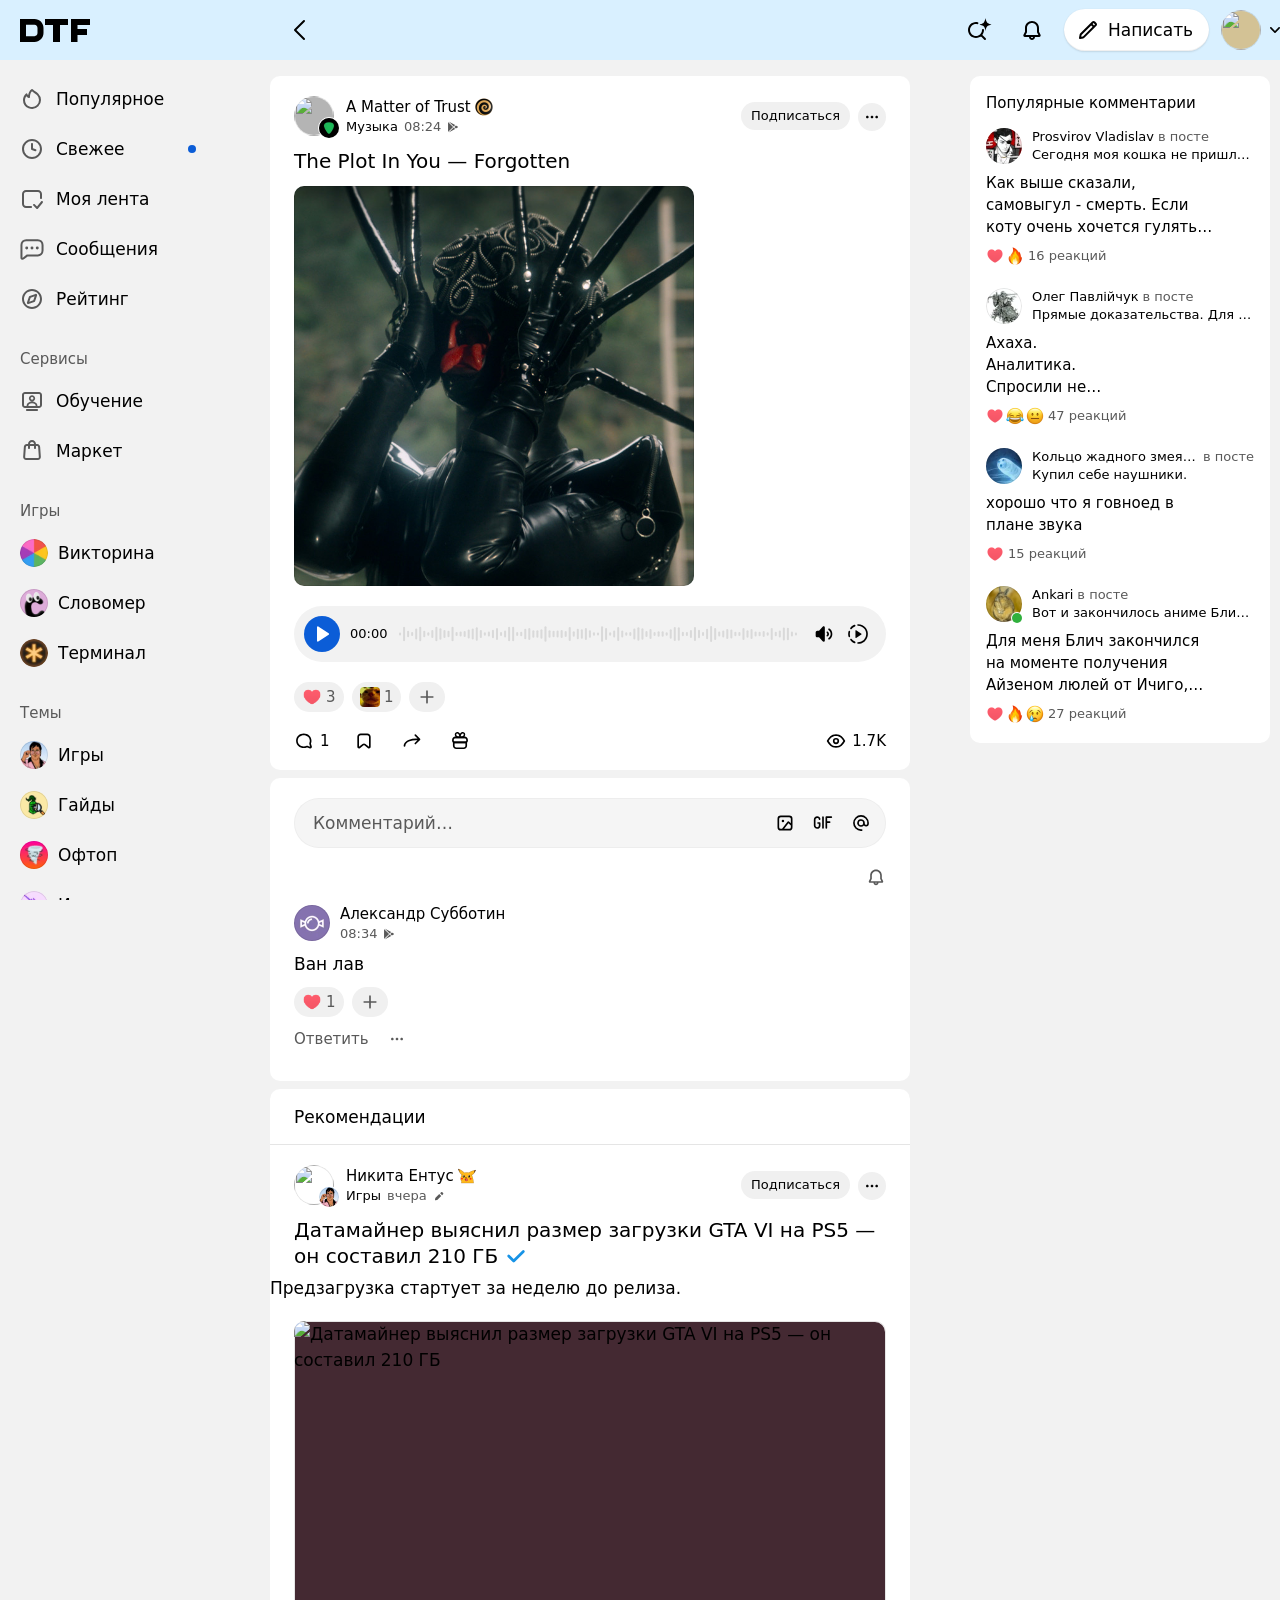
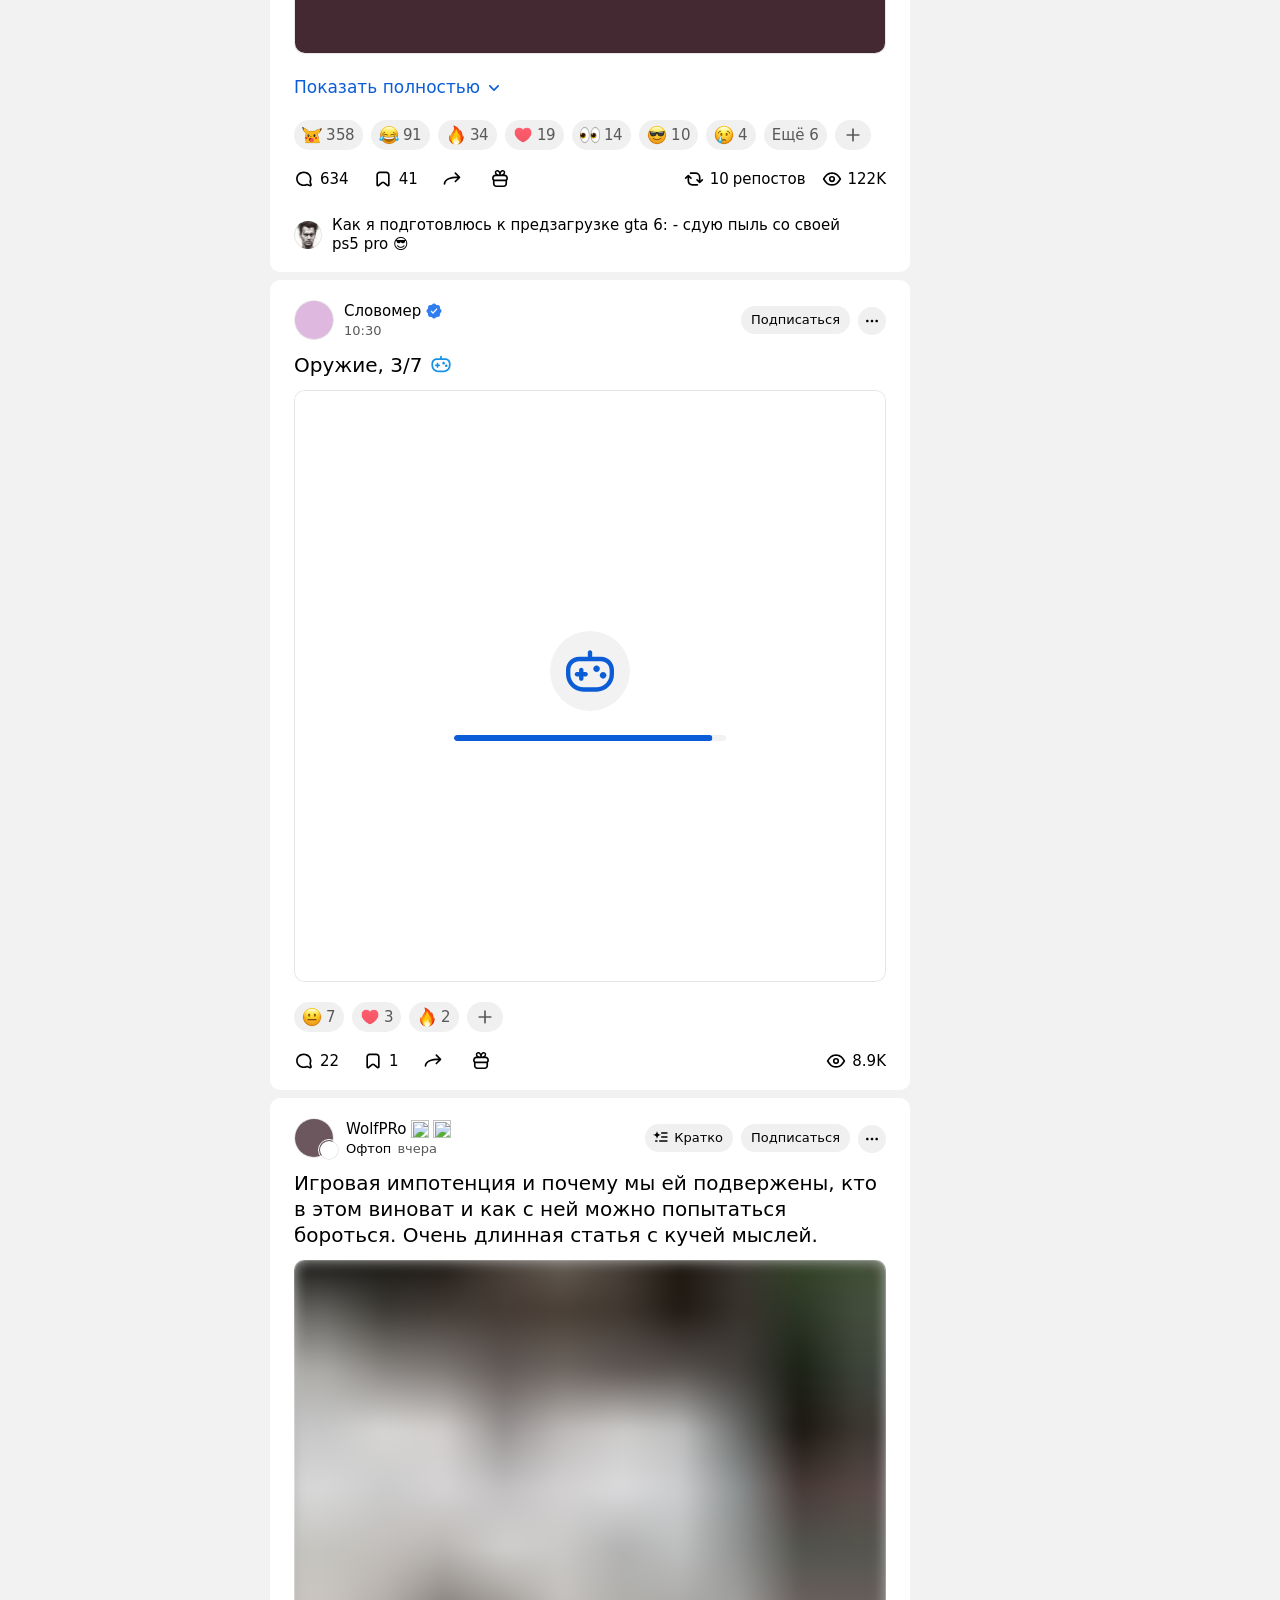
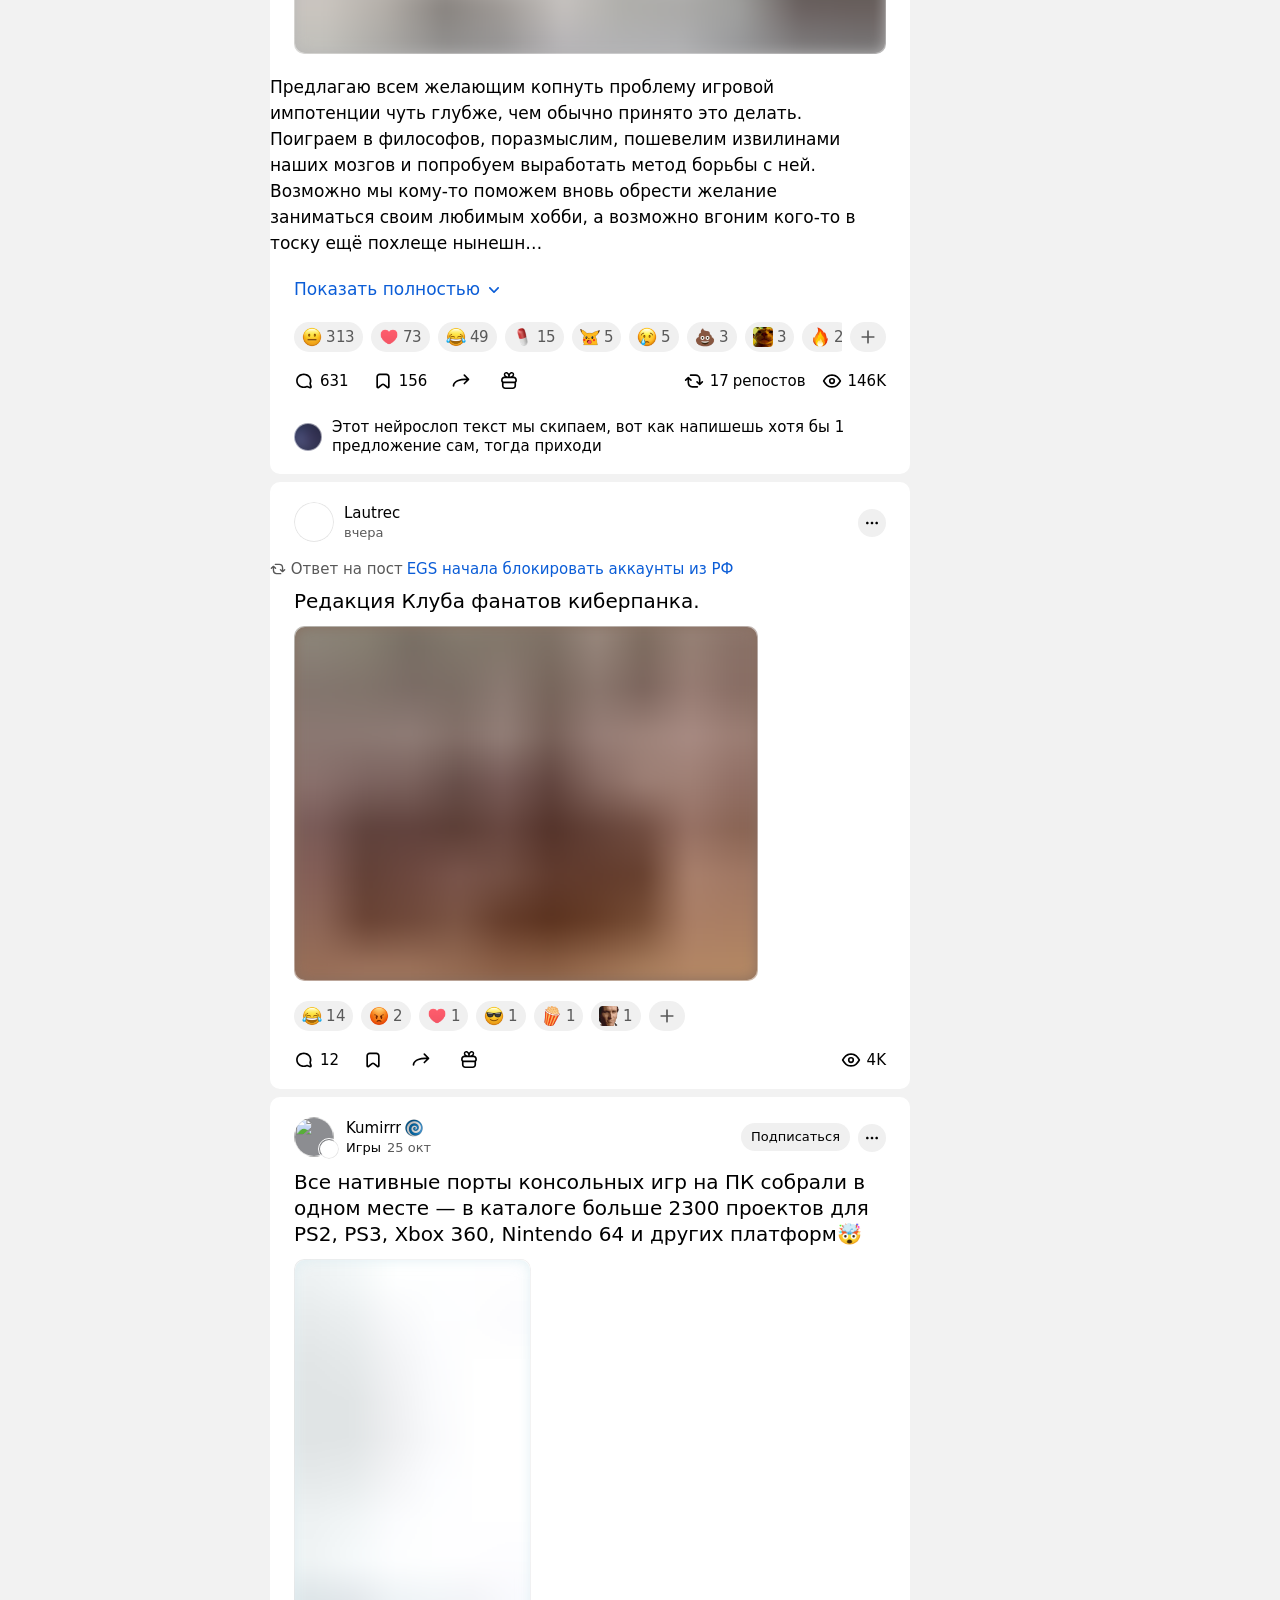
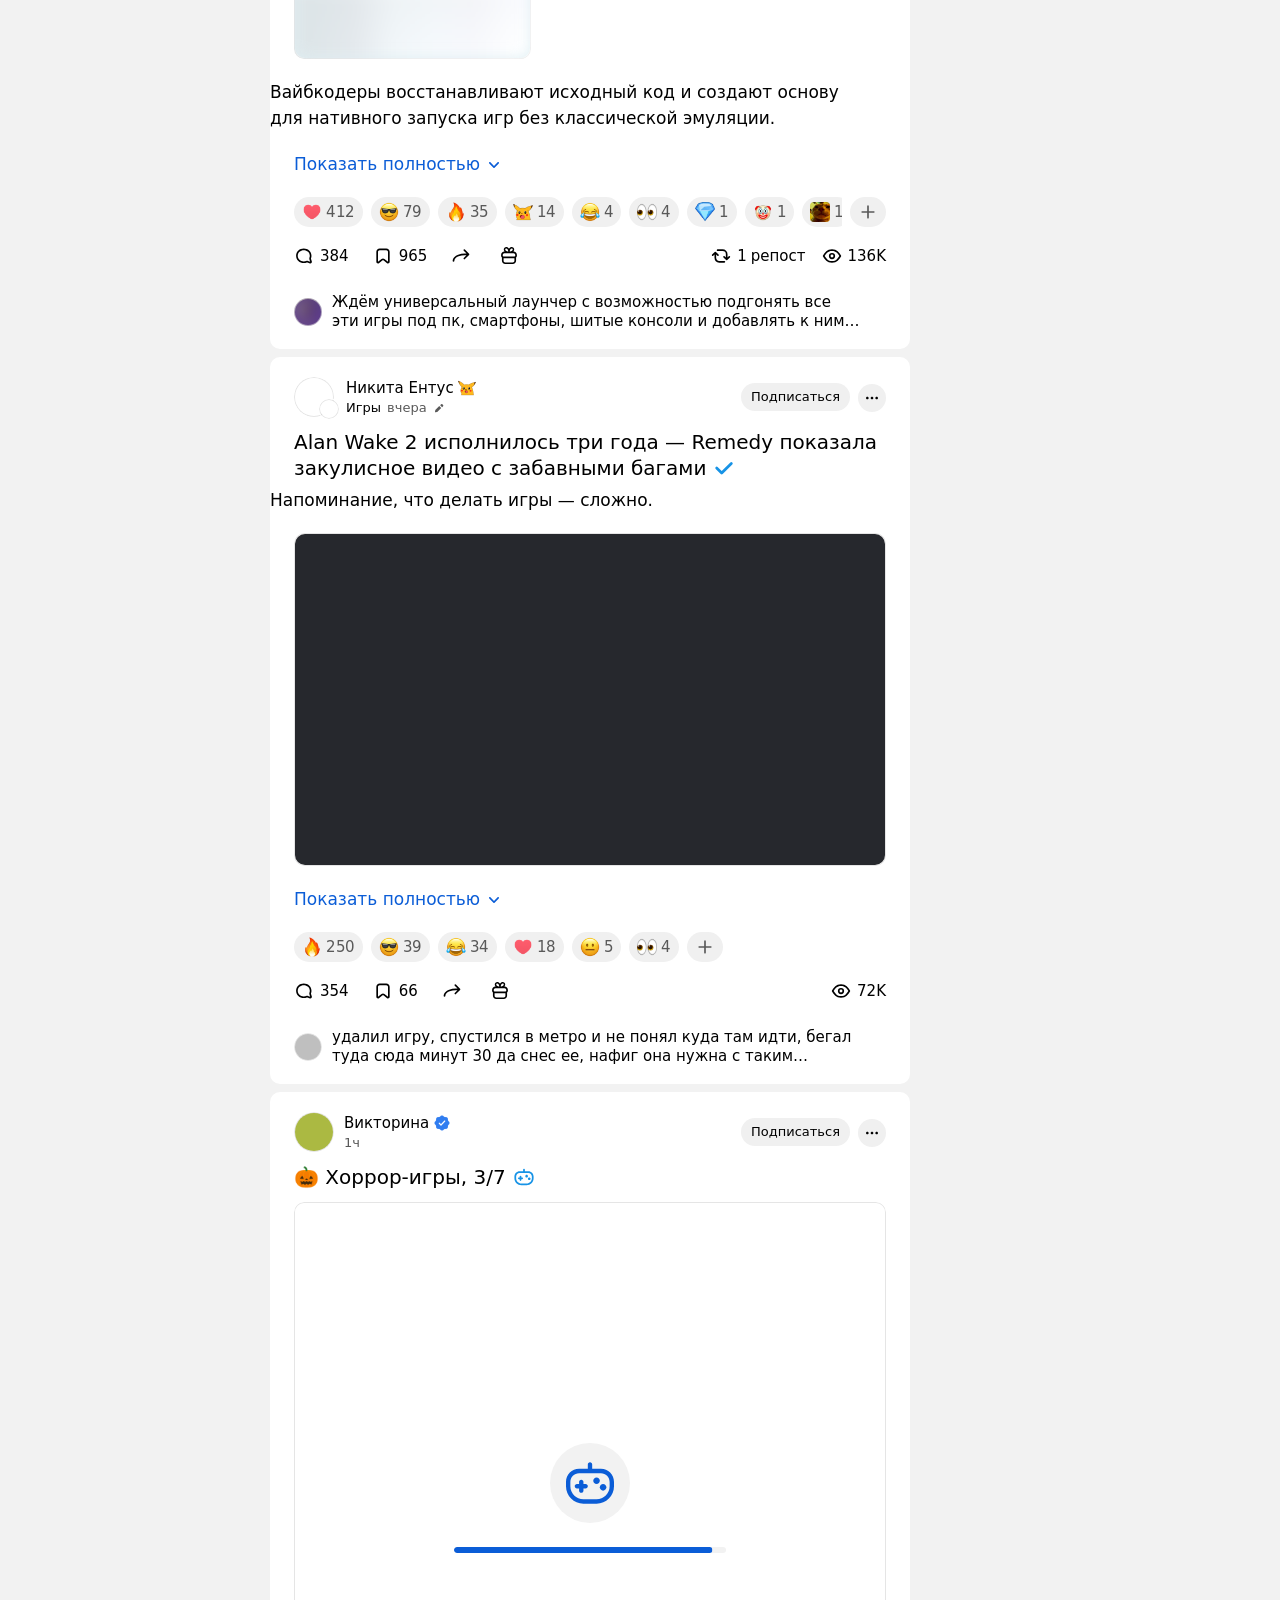
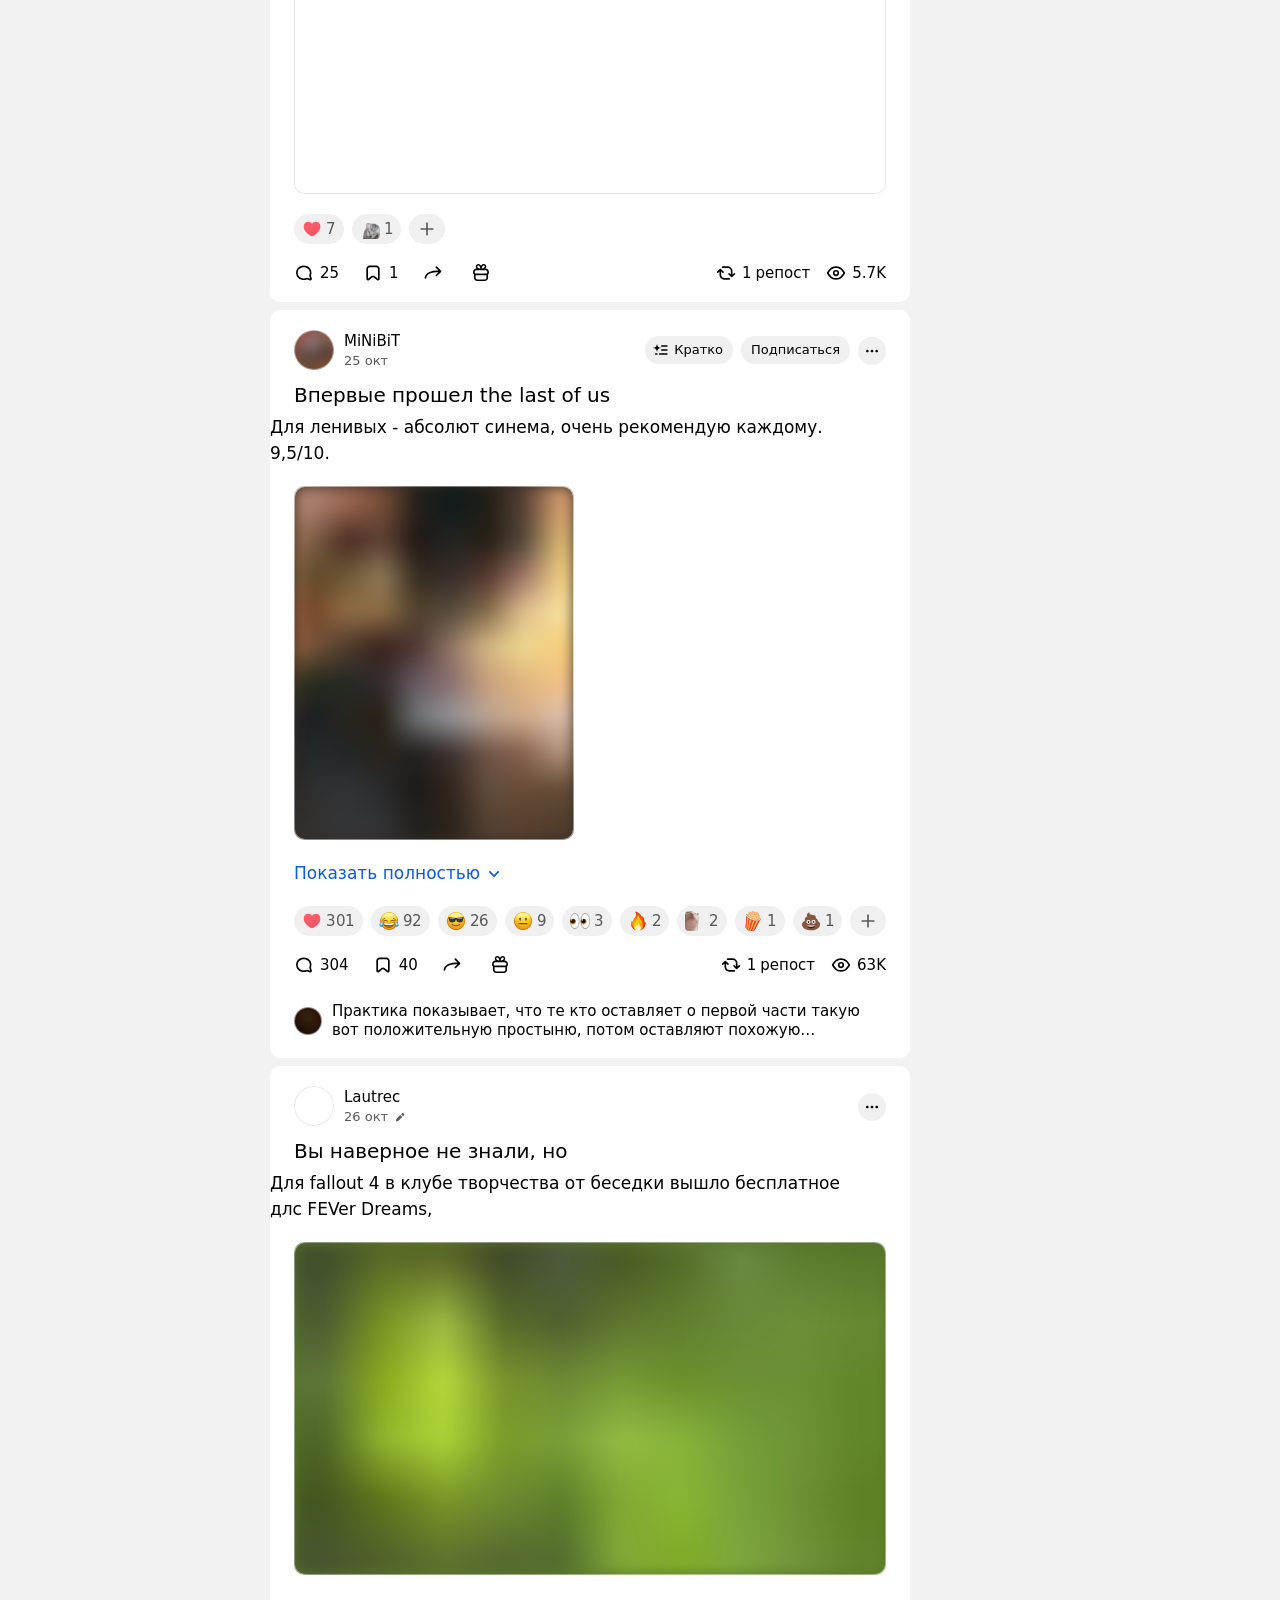
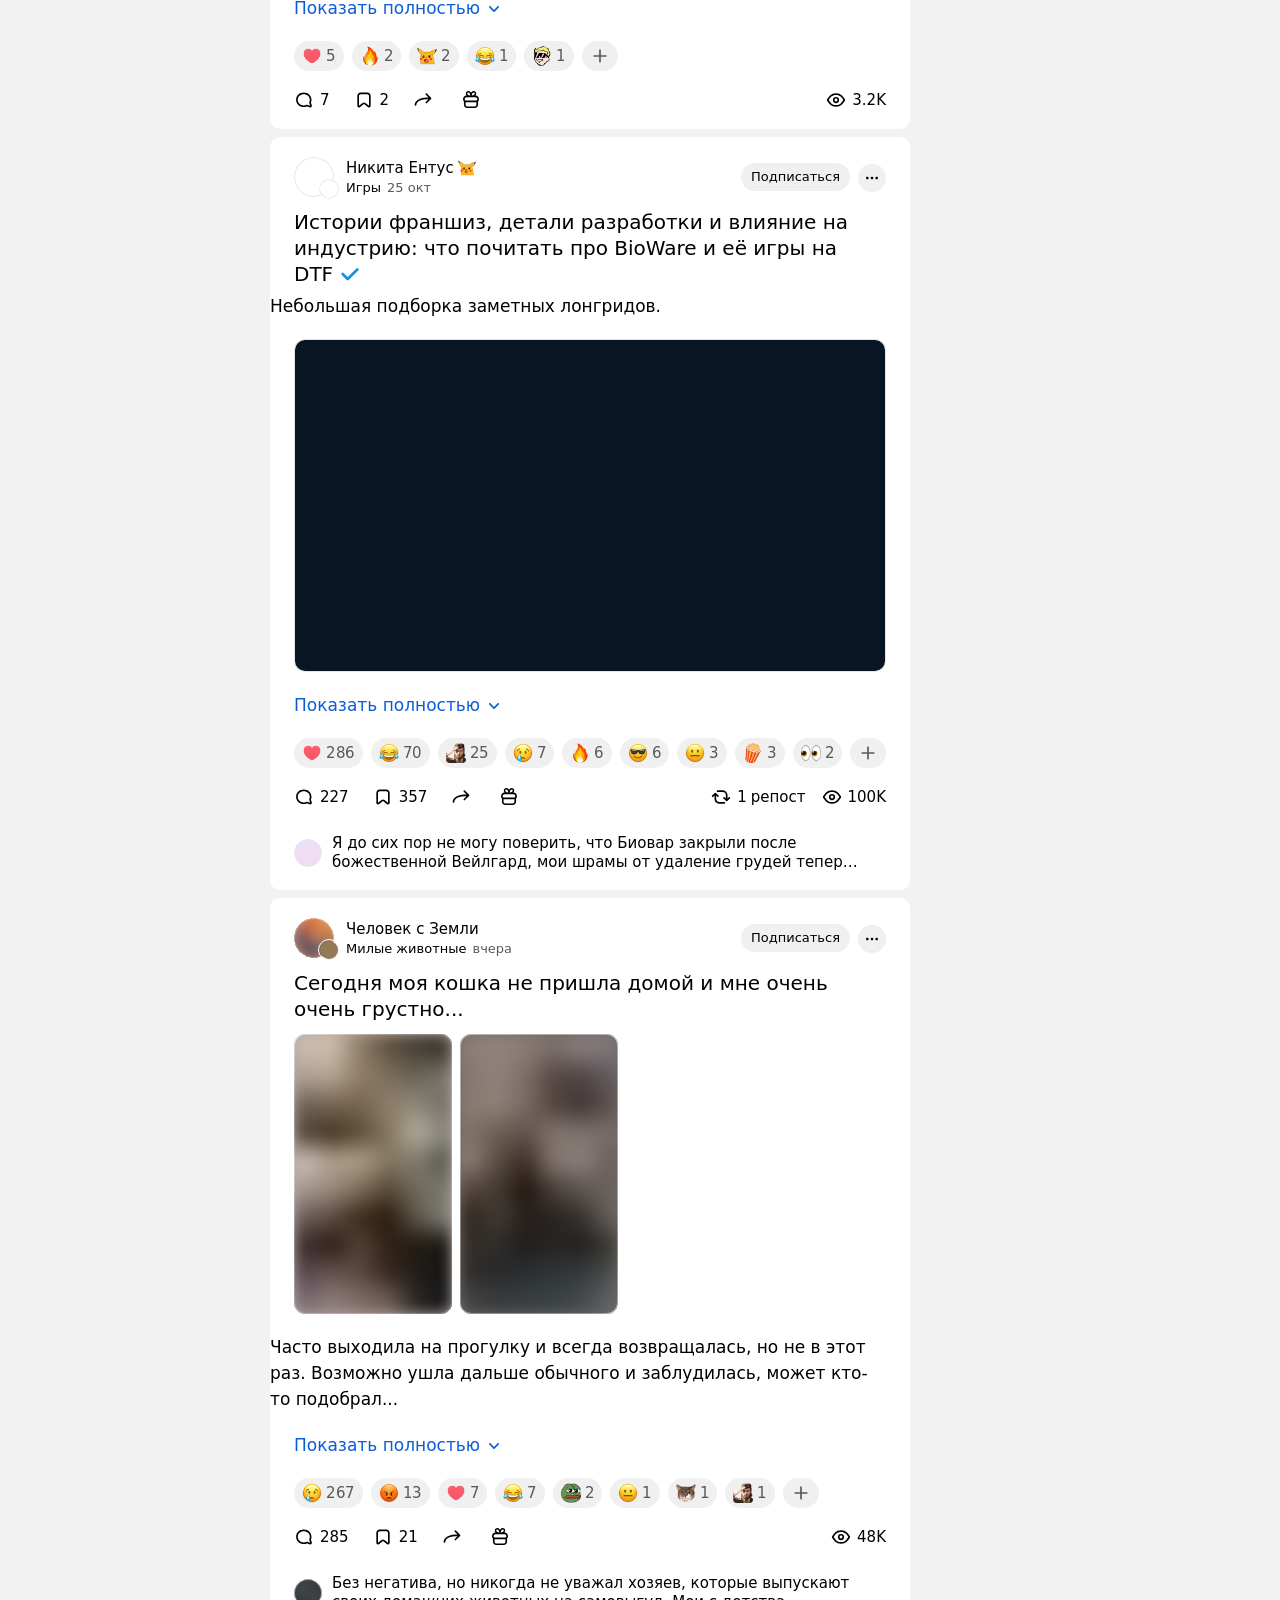
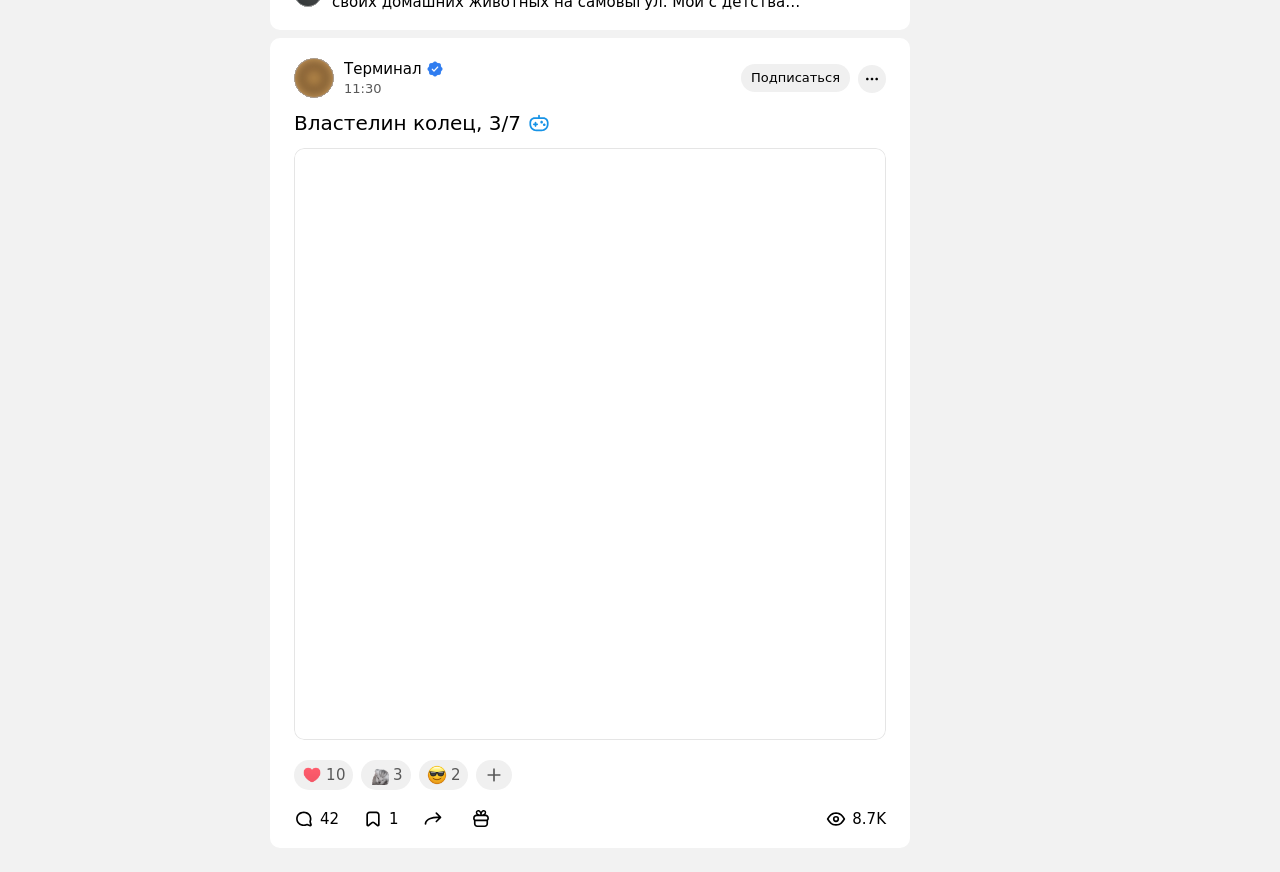
==== commit 3d880756: "Match final SVG player dimensions spacing and control icons" ====
--- a/index.html
+++ b/index.html
@@ -61,7 +61,7 @@
 <link rel="manifest" href="https://dtf.ru/manifest.webmanifest" crossorigin="use-credentials" data-hid="manifest"><link rel="stylesheet" crossorigin="" href="assets/original/63.css"><title>The Plot In You — Forgotten — Музыка на DTF</title><meta name="theme-color" content="#D9F0FF"><meta name="apple-mobile-web-app-status-bar-style" content="#D9F0FF"><link rel="canonical" href="https://dtf.ru/music/5373890-lyapis-trubeckoi-evpatoriya"><meta property="vk:image" content="https://api.dtf.ru/v2.9/cover/vk/c/5373890/1793179934/cover.jpg"><meta property="og:locale" content="ru_RU"><meta property="og:description" content="The Plot In You — Forgotten — Музыка на DTF"><meta property="og:image:type" content="image/jpeg"><meta property="og:site_name" content="DTF"><meta property="og:image:width" content="600"><meta property="og:image:height" content="315"><meta name="twitter:card" content="summary_large_image"><meta property="og:url" content="https://dtf.ru/music/5373890-lyapis-trubeckoi-evpatoriya"><meta property="og:title" content="The Plot In You — Forgotten — Музыка на DTF"><meta name="description" content="The Plot In You — Forgotten — Музыка на DTF"><meta property="og:type" content="article"><meta property="og:image" content="https://api.dtf.ru/v2.9/cover/fb/c/5373890/1793179934/cover.jpg"><meta name="twitter:image" content="https://api.dtf.ru/v2.9/cover/tw/c/5373890/1793179934/cover.jpg"><meta name="author" content="A Matter of Trust"><link rel="stylesheet" crossorigin="" href="assets/original/62.css"><link rel="stylesheet" href="compact.css"></head>
 
 <body data-font-family="Roboto" data-font-smoothing="Antialiased" class="app-loaded">
-  <div id="app"><!--[--><div class="supbar supbar--top"><!----><!----></div><div class="bar bar--top"><div class="header"><!----><div class="header__layout"><div class="header__left"><a class="header__logo" href="https://dtf.ru/" data-router-link=""><!--[--><span><svg xmlns="http://www.w3.org/2000/svg" width="70" height="23" viewBox="0 0 70 23"><path fill-rule="evenodd" d="M0 0h14.5c5.014 0 9.001 3.984 9 8.883v5.234c0 4.899-3.986 8.883-9 8.883H0V0Zm14.5 17.216c1.749 0 3-1.39 3-3.099V8.883c0-1.712-1.252-3.1-3-3.1H6v11.433h8.5Z" clip-rule="evenodd"></path><path d="M25 6h8v17h7V6h8V0H25v6ZM70 6V0H51v23h6.5v-7H67v-6h-9.5V6H70Z"></path></svg></span><!--]--></a></div><div class="header__main"><button class="button button--size-l button--type-transparent button--icon-only button--circle button--rounded header__back-button" type="button" data-ripple="center"><svg class="icon icon--chevron_left_big" width="24" height="24"><use xlink:href="assets/sprite.svg#sprite-chevron_left_big"></use></svg></button><!----></div><div class="header__right"><button class="quick-search-button"><svg class="icon icon--search_enhanced" width="24" height="24"><use xlink:href="assets/sprite.svg#sprite-search_enhanced"></use></svg></button><!----><div class="bell"><button class="bell__button"><svg class="icon icon--bell bell__button-icon" width="24" height="24"><use xlink:href="assets/sprite.svg#sprite-bell"></use></svg><!----></button><!----></div><a href="https://dtf.ru/editor" class="" data-router-link="" data-gtm-click="[&quot;Header — Write&quot;]"><button class="button button--size-l button--type-secondary button--with-icon button--rounded" type="button"><svg class="icon icon--pen" width="24" height="24"><use xlink:href="assets/sprite.svg#sprite-pen"></use></svg>Написать</button></a><div class="account-button"><div class="account-button__inner"><div data-loaded="true" class="andropov-media andropov-media--rounded andropov-media--bordered andropov-media--has-preview andropov-image" style="aspect-ratio: 1.77778 / 1; width: 40px; height: 40px; max-width: none; --background-color: #d3c295;"><!----><picture><source srcset="https://leonardo.osnova.io/6f3c0dc0-ec00-59f8-ba7e-8bfe1bb2546a/-/scale_crop/72x72/-/format/webp/, assets/original/61.webp 2x" type="image/webp"><img src="https://leonardo.osnova.io/6f3c0dc0-ec00-59f8-ba7e-8bfe1bb2546a/-/scale_crop/72x72/" alt="" loading="lazy" width="40" height="40"></picture></div><svg class="icon icon--chevron_down" width="20" height="20"><use xlink:href="assets/sprite.svg#sprite-chevron_down"></use></svg></div><!----></div></div></div></div></div><div class="layout-wrapper"><div class="layout"><div class="aside aside--left"><div class="scrollable" data-overlayscrollbars-initialize="" data-overlayscrollbars="host"><div data-scrollable="" data-overlayscrollbars-viewport="scrollbarHidden overflowXHidden overflowYScroll" tabindex="-1" style="margin-right: 0px; margin-bottom: 0px; margin-left: 0px; top: 0px; right: auto; left: 0px; width: calc(100% + 0px); padding: 0px;"><!--[--><div class="RfG81WK4"><!--[--><div class="YZHyOA0P"><!----><div class="yGqw5m-Y"><!--[--><a href="https://dtf.ru/popular" class="z4vyLIzO" data-ripple="" data-router-link="" data-gtm-click="[&quot;Sidebar — Popular&quot;]"><!--[--><svg class="icon icon--feed Ye95fS5-" width="24" height="24"><use xlink:href="assets/sprite.svg#sprite-feed"></use></svg><div class="h1yHGAeJ"><span class="KGmVg20a">Популярное <!----></span><!----></div><!----><!--]--></a><a href="https://dtf.ru/new" class="z4vyLIzO" data-ripple="" data-router-link="" data-gtm-click="[&quot;Sidebar — New&quot;]"><!--[--><svg class="icon icon--clock Ye95fS5-" width="24" height="24"><use xlink:href="assets/sprite.svg#sprite-clock"></use></svg><div class="h1yHGAeJ"><span class="KGmVg20a">Свежее <!----></span><!----></div><div class="dot dot--size-large GVO1-Ln-"></div><!--]--></a><a href="https://dtf.ru/my" class="z4vyLIzO" data-ripple="" data-router-link="" data-gtm-click="[&quot;Sidebar — My&quot;]"><!--[--><svg class="icon icon--my_feed Ye95fS5-" width="24" height="24"><use xlink:href="assets/sprite.svg#sprite-my_feed"></use></svg><div class="h1yHGAeJ"><span class="KGmVg20a">Моя лента <!----></span><!----></div><!----><!--]--></a><a href="https://dtf.ru/m" class="z4vyLIzO" data-ripple="" data-router-link="" data-gtm-click="[&quot;Sidebar — Messenger&quot;]"><!--[--><svg class="icon icon--messenger Ye95fS5-" width="24" height="24"><use xlink:href="assets/sprite.svg#sprite-messenger"></use></svg><div class="h1yHGAeJ"><span class="KGmVg20a">Сообщения <!----></span><!----></div><!----><!--]--></a><a href="https://dtf.ru/discovery" class="z4vyLIzO" data-ripple="" data-router-link="" data-gtm-click="[&quot;Sidebar — Discovery&quot;]"><!--[--><svg class="icon icon--discovery Ye95fS5-" width="24" height="24"><use xlink:href="assets/sprite.svg#sprite-discovery"></use></svg><div class="h1yHGAeJ"><span class="KGmVg20a">Рейтинг <!----></span><!----></div><!----><!--]--></a><!--]--></div></div><div class="YZHyOA0P"><button class="_8iytsbXO OnF8GKVU" type="button" data-section="services"><span>Сервисы</span><span class="h6EBfzHf -ZZ1gSym" data-state="b"><span class="sPsHQ8tA" data-layer="a" aria-hidden="true"><!--[--><svg class="icon icon--chevron_right" width="16" height="16"><use xlink:href="assets/sprite.svg#sprite-chevron_right"></use></svg><!--]--></span><span class="sPsHQ8tA" data-layer="b" aria-hidden="false"><!--[--><svg class="icon icon--chevron_down" width="16" height="16"><use xlink:href="assets/sprite.svg#sprite-chevron_down"></use></svg><!--]--></span></span></button><div class="yGqw5m-Y"><!--[--><a to="https://edu.vc.ru" href="https://edu.vc.ru/" target="_blank" class="z4vyLIzO" data-ripple="" data-gtm-click="[&quot;Sidebar — Courses&quot;]"><svg class="icon icon--courses Ye95fS5-" width="24" height="24"><use xlink:href="assets/sprite.svg#sprite-courses"></use></svg><div class="h1yHGAeJ"><span class="KGmVg20a">Обучение <svg class="icon icon--arrow_up_right lsAuSw3k" width="16" height="16"><use xlink:href="assets/sprite.svg#sprite-arrow_up_right"></use></svg></span><!----></div><!----></a><a href="https://dtf.ru/store" class="z4vyLIzO" data-ripple="" data-router-link="" data-gtm-click="[&quot;Sidebar — Store&quot;]"><!--[--><svg class="icon icon--marketplace Ye95fS5-" width="24" height="24"><use xlink:href="assets/sprite.svg#sprite-marketplace"></use></svg><div class="h1yHGAeJ"><span class="KGmVg20a">Маркет <!----></span><!----></div><!----><!--]--></a><!--]--></div></div><!--]--><div class="YZHyOA0P"><button class="_8iytsbXO OnF8GKVU" type="button" data-section="games"><span>Игры</span><span class="h6EBfzHf -ZZ1gSym" data-state="b"><span class="sPsHQ8tA" data-layer="a" aria-hidden="true"><!--[--><svg class="icon icon--chevron_right" width="16" height="16"><use xlink:href="assets/sprite.svg#sprite-chevron_right"></use></svg><!--]--></span><span class="sPsHQ8tA" data-layer="b" aria-hidden="false"><!--[--><svg class="icon icon--chevron_down" width="16" height="16"><use xlink:href="assets/sprite.svg#sprite-chevron_down"></use></svg><!--]--></span></span></button><div class="yGqw5m-Y"><!--[--><a href="https://dtf.ru/quiz" class="z4vyLIzO" data-router-link="" data-gtm-click="[&quot;Sidebar — Quiz&quot;]"><!--[--><div data-loaded="true" class="andropov-media andropov-media--rounded andropov-media--bordered andropov-media--has-preview S2Ojm-FH andropov-image S2Ojm-FH" style="aspect-ratio:1;width:28px;height:28px;max-width:none;--background-color:#dddddd;"><!----><!--[--><picture><source srcset="assets/original/60.webp, assets/original/60.webp 2x" type="image/webp"><img src="https://leonardo.osnova.io/78a94f3c-7851-55e4-b52b-cec0a0007dd1/-/scale_crop/72x72/" alt="" loading="lazy" width="28" height="28"></picture><!--]--></div><div class="h1yHGAeJ">Викторина</div><!--]--></a><a href="https://dtf.ru/slovomer" class="z4vyLIzO" data-router-link="" data-gtm-click="[&quot;Sidebar — Slovomer&quot;]"><!--[--><div data-loaded="true" class="andropov-media andropov-media--rounded andropov-media--bordered andropov-media--has-preview S2Ojm-FH andropov-image S2Ojm-FH" style="aspect-ratio:1;width:28px;height:28px;max-width:none;--background-color:#dddddd;"><!----><!--[--><picture><source srcset="assets/original/59.webp, assets/original/59.webp 2x" type="image/webp"><img src="https://leonardo.osnova.io/654f51ce-0e09-59d6-8f57-673d896fc557/-/scale_crop/72x72/" alt="" loading="lazy" width="28" height="28"></picture><!--]--></div><div class="h1yHGAeJ">Словомер</div><!--]--></a><a href="https://dtf.ru/terminal" class="z4vyLIzO" data-router-link="" data-gtm-click="[&quot;Sidebar — TerminalBreach&quot;]"><!--[--><div data-loaded="true" class="andropov-media andropov-media--rounded andropov-media--bordered andropov-media--has-preview S2Ojm-FH andropov-image S2Ojm-FH" style="aspect-ratio:1;width:28px;height:28px;max-width:none;--background-color:#dddddd;"><!----><!--[--><picture><source srcset="assets/original/58.webp, assets/original/58.webp 2x" type="image/webp"><img src="https://leonardo.osnova.io/a2e9601b-1bf5-5b2b-af73-4f033f7e6639/-/scale_crop/72x72/" alt="" loading="lazy" width="28" height="28"></picture><!--]--></div><div class="h1yHGAeJ">Терминал</div><!--]--></a><!--]--></div></div><div class="YZHyOA0P"><button class="_8iytsbXO OnF8GKVU" type="button" data-section="topics"><span>Темы</span><span class="h6EBfzHf -ZZ1gSym" data-state="b"><span class="sPsHQ8tA" data-layer="a" aria-hidden="true"><!--[--><svg class="icon icon--chevron_right" width="16" height="16"><use xlink:href="assets/sprite.svg#sprite-chevron_right"></use></svg><!--]--></span><span class="sPsHQ8tA" data-layer="b" aria-hidden="false"><!--[--><svg class="icon icon--chevron_down" width="16" height="16"><use xlink:href="assets/sprite.svg#sprite-chevron_down"></use></svg><!--]--></span></span></button><div class="yGqw5m-Y"><!--[--><!--[--><a class="z4vyLIzO" href="https://dtf.ru/games" data-router-link=""><!--[--><div data-loaded="true" class="andropov-media andropov-media--rounded andropov-media--bordered andropov-media--has-preview S2Ojm-FH andropov-image S2Ojm-FH" style="aspect-ratio:1;width:28px;height:28px;max-width:none;--background-color:#fff;"><!----><!--[--><picture><source srcset="assets/original/57.webp, assets/original/57.webp 2x" type="image/webp"><img src="https://leonardo.osnova.io/e5348320-b11a-9419-fb85-f7b63e2de194/-/scale_crop/72x72/" alt="" loading="lazy" width="28" height="28"></picture><!--]--></div><div class="h1yHGAeJ">Игры</div><!--]--></a><a class="z4vyLIzO" href="https://dtf.ru/howto" data-router-link=""><!--[--><div data-loaded="true" class="andropov-media andropov-media--rounded andropov-media--bordered andropov-media--has-preview S2Ojm-FH andropov-image S2Ojm-FH" style="aspect-ratio:1;width:28px;height:28px;max-width:none;--background-color:#faeba3;"><!----><!--[--><picture><source srcset="assets/original/56.webp, assets/original/56.webp 2x" type="image/webp"><img src="https://leonardo.osnova.io/47a6c16b-ed6a-1847-a573-f27ab8c3dc07/-/scale_crop/72x72/" alt="" loading="lazy" width="28" height="28"></picture><!--]--></div><div class="h1yHGAeJ">Гайды</div><!--]--></a><a class="z4vyLIzO" href="https://dtf.ru/flood" data-router-link=""><!--[--><div data-loaded="true" class="andropov-media andropov-media--rounded andropov-media--bordered andropov-media--has-preview S2Ojm-FH andropov-image S2Ojm-FH" style="aspect-ratio:1;width:28px;height:28px;max-width:none;--background-color:#fff;"><!----><!--[--><picture><source srcset="assets/original/55.webp, assets/original/55.webp 2x" type="image/webp"><img src="https://leonardo.osnova.io/097c16c9-4459-5f8d-9da6-ce8e76831f3e/-/scale_crop/72x72/" alt="" loading="lazy" width="28" height="28"></picture><!--]--></div><div class="h1yHGAeJ">Офтоп</div><!--]--></a><a class="z4vyLIzO" href="https://dtf.ru/indie" data-router-link=""><!--[--><div data-loaded="true" class="andropov-media andropov-media--rounded andropov-media--bordered andropov-media--has-preview S2Ojm-FH andropov-image S2Ojm-FH" style="aspect-ratio:1;width:28px;height:28px;max-width:none;--background-color:#fff;"><!----><!--[--><picture><source srcset="assets/original/54.webp, assets/original/54.webp 2x" type="image/webp"><img src="https://leonardo.osnova.io/044c3d8c-3200-4bdc-c4e3-40e99fec6777/-/scale_crop/72x72/" alt="" loading="lazy" width="28" height="28"></picture><!--]--></div><div class="h1yHGAeJ">Инди</div><!--]--></a><a class="z4vyLIzO" href="https://dtf.ru/neuralart" data-router-link=""><!--[--><div data-loaded="true" class="andropov-media andropov-media--rounded andropov-media--bordered andropov-media--has-preview S2Ojm-FH andropov-image S2Ojm-FH" style="aspect-ratio:1;width:28px;height:28px;max-width:none;--background-color:#d5d3cd;"><div class="andropov-media__thumbnail" style="background-image:url([data-uri]);"></div><!--[--><picture><source srcset="assets/original/53.webp, assets/original/53.webp 2x" type="image/webp"><img src="https://leonardo.osnova.io/88c3546d-db16-5d45-a8ee-5949e45d4028/-/scale_crop/72x72/" alt="" loading="lazy" width="28" height="28"></picture><!--]--></div><div class="h1yHGAeJ">НейроИскусство</div><!--]--></a><a class="z4vyLIzO" href="https://dtf.ru/muzposting" data-router-link=""><!--[--><div data-loaded="true" class="andropov-media andropov-media--rounded andropov-media--bordered andropov-media--has-preview S2Ojm-FH andropov-image S2Ojm-FH" style="aspect-ratio:1;width:28px;height:28px;max-width:none;--background-color:#bc362a;"><div class="andropov-media__thumbnail" style="background-image:url([data-uri]);"></div><!--[--><picture><source srcset="assets/original/52.webp, assets/original/52.webp 2x" type="image/webp"><img src="https://leonardo.osnova.io/fc1c9f9c-ab62-5bb1-b0bb-5674eb3502b2/-/scale_crop/72x72/" alt="" loading="lazy" width="28" height="28"></picture><!--]--></div><div class="h1yHGAeJ">Ночной музпостинг</div><!--]--></a><a class="z4vyLIzO" href="https://dtf.ru/cinema" data-router-link=""><!--[--><div data-loaded="true" class="andropov-media andropov-media--rounded andropov-media--bordered andropov-media--has-preview S2Ojm-FH andropov-image S2Ojm-FH" style="aspect-ratio:1;width:28px;height:28px;max-width:none;--background-color:#fbe4cc;"><!----><!--[--><picture><source srcset="assets/original/51.webp, assets/original/51.webp 2x" type="image/webp"><img src="https://leonardo.osnova.io/5d198df0-3ba4-6837-b9c3-ac8c04fb9181/-/scale_crop/72x72/" alt="" loading="lazy" width="28" height="28"></picture><!--]--></div><div class="h1yHGAeJ">Кино и сериалы</div><!--]--></a><a class="z4vyLIzO" href="https://dtf.ru/craft" data-router-link=""><!--[--><div data-loaded="true" class="andropov-media andropov-media--rounded andropov-media--bordered andropov-media--has-preview S2Ojm-FH andropov-image S2Ojm-FH" style="aspect-ratio:1;width:28px;height:28px;max-width:none;--background-color:#d8d2ab;"><!----><!--[--><picture><source srcset="assets/original/50.webp, assets/original/50.webp 2x" type="image/webp"><img src="https://leonardo.osnova.io/34be5067-2cdf-2eb3-d9af-415abb861967/-/scale_crop/72x72/" alt="" loading="lazy" width="28" height="28"></picture><!--]--></div><div class="h1yHGAeJ">Творчество</div><!--]--></a><a class="z4vyLIzO RCt5iwch" href="https://dtf.ru/music" data-router-link=""><!--[--><div data-loaded="true" class="andropov-media andropov-media--rounded andropov-media--bordered andropov-media--has-preview S2Ojm-FH andropov-image S2Ojm-FH" style="aspect-ratio:1;width:28px;height:28px;max-width:none;--background-color:#1bbb53;"><!----><!--[--><picture><source srcset="assets/original/49.webp, assets/original/49.webp 2x" type="image/webp"><img src="https://leonardo.osnova.io/1c00b5aa-00e4-5c78-a8ee-107725c1dcaf/-/scale_crop/72x72/" alt="" loading="lazy" width="28" height="28"></picture><!--]--></div><div class="h1yHGAeJ">Музыка</div><!--]--></a><a class="z4vyLIzO" href="https://dtf.ru/avi" data-router-link=""><!--[--><div data-loaded="true" class="andropov-media andropov-media--rounded andropov-media--bordered andropov-media--has-preview S2Ojm-FH andropov-image S2Ojm-FH" style="aspect-ratio:1;width:28px;height:28px;max-width:none;--background-color:#dcebfb;"><!----><!--[--><picture><source srcset="assets/original/48.webp, assets/original/48.webp 2x" type="image/webp"><img src="https://leonardo.osnova.io/fac10315-1c6f-4dd0-1f7c-8fdd394acdad/-/scale_crop/72x72/" alt="" loading="lazy" width="28" height="28"></picture><!--]--></div><div class="h1yHGAeJ">Видео</div><!--]--></a><!--]--><div class="z4vyLIzO"><svg class="icon icon--chevron_down Ye95fS5-" width="24" height="24"><use xlink:href="assets/sprite.svg#sprite-chevron_down"></use></svg><div class="h1yHGAeJ">Показать все</div></div><!--]--></div></div><div class="YZHyOA0P"><button class="_8iytsbXO OnF8GKVU" type="button" data-section="footer"><span>DTF</span><span class="h6EBfzHf -ZZ1gSym" data-state="b"><span class="sPsHQ8tA" data-layer="a" aria-hidden="true"><!--[--><svg class="icon icon--chevron_right" width="16" height="16"><use xlink:href="assets/sprite.svg#sprite-chevron_right"></use></svg><!--]--></span><span class="sPsHQ8tA" data-layer="b" aria-hidden="false"><!--[--><svg class="icon icon--chevron_down" width="16" height="16"><use xlink:href="assets/sprite.svg#sprite-chevron_down"></use></svg><!--]--></span></span></button><div class="yGqw5m-Y"><!--[--><a href="https://dtf.ru/team/4124171-skonchalsya-avtor-dtf-sergei-granger-mihailenko" class="z4vyLIzO" data-router-link="" data-gtm-click="[&quot;Sidebar — Granger&quot;]"><!--[--><img src="assets/original/47.png" class="olNIAiVI tqBKM7YQ"><div class="h1yHGAeJ">Granger <div class="UDdce2cG">1990 - 2025</div></div><!--]--></a><a href="https://dtf.ru/about" class="z4vyLIzO" data-router-link="" data-gtm-click="[&quot;Sidebar — About&quot;]"><!--[--><svg class="icon icon--info Ye95fS5-" width="24" height="24"><use xlink:href="assets/sprite.svg#sprite-info"></use></svg><div class="h1yHGAeJ">О проекте <!----></div><!--]--></a><a href="https://dtf.ru/rules" class="z4vyLIzO" data-router-link="" data-gtm-click="[&quot;Sidebar — Rules&quot;]"><!--[--><svg class="icon icon--rules Ye95fS5-" width="24" height="24"><use xlink:href="assets/sprite.svg#sprite-rules"></use></svg><div class="h1yHGAeJ">Правила <!----></div><!--]--></a><a href="https://dtf.ru/ads" class="z4vyLIzO" data-router-link="" data-gtm-click="[&quot;Sidebar — Ad&quot;]"><!--[--><svg class="icon icon--star Ye95fS5-" width="24" height="24"><use xlink:href="assets/sprite.svg#sprite-star"></use></svg><div class="h1yHGAeJ">Реклама <!----></div><!--]--></a><!--]--><div class="z4vyLIzO fPXbfXAb"><svg class="icon icon--sun Ye95fS5-" width="24" height="24"><use xlink:href="assets/sprite.svg#sprite-sun"></use></svg><div class="h1yHGAeJ">Светлая тема</div></div><div class="sidebar-apps-promo"><a class="sidebar-apps-promo__qr-link" href="https://dtf.ru/apps" data-router-link=""><!--[--><span class="sidebar-apps-promo__qr" aria-hidden="true"></span><!--]--></a><p class="sidebar-apps-promo__text">QR-код для установки наших приложений.</p><div class="sidebar-apps-promo__stores"><!--[--><a class="sidebar-apps-promo__store" href="https://apps.apple.com/app/apple-store/id1190484578?pt=106436823&amp;mt=8&amp;ct=pwa-menu" target="_blank" rel="noopener noreferrer"><svg class="icon icon--apple" width="24" height="24"><use xlink:href="assets/sprite.svg#sprite-apple"></use></svg></a><a class="sidebar-apps-promo__store" href="https://play.google.com/store/apps/details?id=ru.cmtt.dtf&amp;utm_source=pwa&amp;utm_medium=menu" target="_blank" rel="noopener noreferrer"><svg class="icon icon--google_play" width="24" height="24"><use xlink:href="assets/sprite.svg#sprite-google_play"></use></svg></a><a class="sidebar-apps-promo__store" href="https://appgallery.huawei.com/app/C101538015" target="_blank" rel="noopener noreferrer"><svg class="icon icon--app_gallery" width="24" height="24"><use xlink:href="assets/sprite.svg#sprite-app_gallery"></use></svg></a><a class="sidebar-apps-promo__store" href="https://www.rustore.ru/catalog/app/ru.cmtt.dtf" target="_blank" rel="noopener noreferrer"><svg class="icon icon--ru_store" width="24" height="24"><use xlink:href="assets/sprite.svg#sprite-ru_store"></use></svg></a><!--]--></div></div><p class="Mb79zeAm">Мы используем<br><a href="https://dtf.ru/rules-recommendations" target="_blank" rel="noopener">рекомендации.</a></p></div></div></div><!--]--></div><div class="os-scrollbar os-scrollbar-horizontal os-theme-custom os-scrollbar-auto-hide os-scrollbar-handle-interactive os-scrollbar-cornerless os-scrollbar-unusable os-scrollbar-auto-hide-hidden" style="--os-viewport-percent: 1; --os-scroll-direction: 0;"><div class="os-scrollbar-track"><div class="os-scrollbar-handle"></div></div></div><div class="os-scrollbar os-scrollbar-vertical os-theme-custom os-scrollbar-auto-hide os-scrollbar-handle-interactive os-scrollbar-visible os-scrollbar-cornerless os-scrollbar-auto-hide-hidden" style="--os-viewport-percent: 0.4449; --os-scroll-direction: 0;"><div class="os-scrollbar-track"><div class="os-scrollbar-handle"></div></div></div></div></div><div class="view"><button type="button" class="scroll-next-button" data-gtm-click="[&quot;Scroll To Next Island&quot;]"><svg class="icon icon--chevron_down scroll-next-button__icon" width="20" height="20"><use xlink:href="assets/sprite.svg#sprite-chevron_down"></use></svg></button><!----><!----><div class="entry"><div class="content" data-scroll-island=""><!----><div></div><div class="content-header"><div class="author author--with-sticker" style="--v41cb4c68: 40px;"><a class="author__avatar" href="https://dtf.ru/id1841422" data-router-link="" data-gtm-click="[&quot;Post — Avatar&quot;,{&quot;Location&quot;:&quot;post&quot;}]"><div data-loaded="true" class="andropov-media andropov-media--rounded andropov-media--bordered andropov-media--has-preview andropov-image" style="aspect-ratio: 1.53322 / 1; width: 40px; height: 40px; max-width: none; --background-color: #b4b4b4;"><div class="andropov-media__thumbnail" style="background-image: url(&quot;[data-uri]&quot;);"></div><picture><source srcset="https://leonardo.osnova.io/8f5581d1-ffa2-5890-8386-4792f831ac88/-/scale_crop/72x72/-/format/webp/, assets/original/46.webp 2x" type="image/webp"><img src="https://leonardo.osnova.io/8f5581d1-ffa2-5890-8386-4792f831ac88/-/scale_crop/72x72/" alt="" loading="lazy" width="40" height="40"></picture></div></a><a class="author__avatar-sticker" href="https://dtf.ru/music" data-router-link="" data-gtm-click="[&quot;Post — Topic&quot;,{&quot;FromSticker&quot;:true,&quot;Location&quot;:&quot;post&quot;}]"><div data-loaded="true" class="andropov-media andropov-media--rounded andropov-media--bordered andropov-media--has-preview andropov-image" style="aspect-ratio: 1 / 1; width: 20px; height: 20px; max-width: none; --background-color: #1bbb53;"><!----><picture><source srcset="assets/original/49.webp, assets/original/49.webp 2x" type="image/webp"><img src="https://leonardo.osnova.io/1c00b5aa-00e4-5c78-a8ee-107725c1dcaf/-/scale_crop/72x72/" alt="" loading="lazy" width="20" height="20"></picture></div></a><div class="author__main"><a class="author__name" href="https://dtf.ru/id1841422" data-router-link="" data-link-preview="subsite" data-link-preview-source="Post" data-gtm-click="[&quot;Post — Author&quot;,{&quot;Location&quot;:&quot;post&quot;}]">A Matter of Trust</a><div class="user-showcase"><div class="user-showcase__item"><img loading="lazy" width="18" height="18" src="assets/original/45.png" title="Стрик 365 дней" data-user-showcase-item-key="collectible:achievement" data-user-showcase-item-context="3361666"></div></div></div><div class="author__details"><a class="content-header__topic" href="https://dtf.ru/music" data-router-link="" data-link-preview="subsite" data-link-preview-source="Post" data-gtm-click="[&quot;Post — Topic&quot;,{&quot;Location&quot;:&quot;post&quot;}]">Музыка</a><a class="noshrink" href="https://dtf.ru/music/5373890-lyapis-trubeckoi-evpatoriya" data-router-link="" data-gtm-click="[&quot;Post — Date&quot;,{&quot;Location&quot;:&quot;post&quot;}]"><time title="28.10.2026 в 8:24" datetime="2026-10-28T04:24:24.000Z">08:24</time></a><!----><!----><a class="app-source-icon" href="https://dtf.ru/apps" data-router-link=""><svg class="icon icon--google_play_bw" width="12" height="12"><use xlink:href="assets/sprite.svg#sprite-google_play_bw"></use></svg></a></div></div><div class="content-header__actions"><!----><!----><button class="button button--size-s button--type-minimal button--rounded" type="button"><!---->Подписаться</button><div class="etc content__etc" data-gtm-click="[&quot;Post — More&quot;,{&quot;Location&quot;:&quot;post&quot;}]"><button class="icon-button icon-button--filled icon-button--fixed" type="button" style="width: 28px; height: 28px;"><svg class="icon icon--dots" width="16" height="16"><use xlink:href="assets/sprite.svg#sprite-dots"></use></svg></button></div></div></div><!----><div class="content__body"><h1 class="content-title"><span>The Plot In You — Forgotten <!----></span></h1><!----><article class="content__blocks"><figure class="block-wrapper block-wrapper--media"><div class="block-wrapper__content"><!----><div class="block-media"><div data-loaded="true" class="andropov-media andropov-media--rounded andropov-media--bordered andropov-media--has-preview andropov-image andropov-image--zoom" style="aspect-ratio: 1 / 1; width: 400px; max-width: 100%; --background-color: #cd544a; --border-radius: 10px;"><div class="andropov-media__thumbnail" style="background-image: url(&quot;[data-uri]&quot;);"></div><picture><img src="assets/forgotten-cover.png" alt="The Plot In You — Forgotten" width="400" height="400" style="display:block;width:100%;height:100%;object-fit:cover"></picture></div><!----><!----></div></div><!----></figure><figure class="block-wrapper block-wrapper--media"><div class="block-wrapper__content"><!----><div class="block-audio"><div class="compact-player" id="compact-player"><button class="cp-play" id="cp-play" data-control="cp-play" aria-label="Воспроизвести"><img src="assets/play.svg" alt=""></button><button type="button" class="cp-timers cp-timer-toggle" aria-label="Текущее время. Показать общую длительность"><span class="cp-time" id="cp-time" data-control="cp-time">00:00</span><span class="cp-time-divider"> / </span><span class="cp-duration" id="cp-duration" data-control="cp-duration">—:—</span></button><div class="cp-wave" id="cp-wave" data-control="cp-wave"><canvas id="cp-canvas" data-control="cp-canvas"></canvas><input id="cp-seek" data-control="cp-seek" type="range" min="0" max="1000" value="0" aria-label="Перемотка"><span class="cp-tooltip" id="cp-tooltip" data-control="cp-tooltip">0:00</span></div><div class="cp-volume"><button id="cp-mute" data-control="cp-mute" class="cp-icon" aria-label="Выключить звук"><img src="assets/volume_max.svg" alt=""></button><input id="cp-volume" data-control="cp-volume" type="range" min="0" max="1" step="0.01" value="0.75" aria-label="Громкость"></div><div class="cp-speed-wrap"><button class="cp-speed" id="cp-speed" data-control="cp-speed" aria-label="Скорость воспроизведения" aria-expanded="false">1×</button><div class="cp-menu" id="cp-menu" data-control="cp-menu" hidden><span>Скорость</span><button data-rate="0.75">0.75×</button><button data-rate="1" class="selected">1×</button><button data-rate="1.25">1.25×</button><button data-rate="1.5">1.5×</button><button data-rate="2">2×</button></div></div><a class="cp-icon" href="assets/forgotten.mp3" download="The Plot In You — Forgotten.mp3" aria-label="Скачать аудио" title="Скачать"><img class="cp-download-arrow" src="assets/download.svg" alt=""></a><audio id="cp-audio" data-control="cp-audio" src="assets/forgotten.mp3" preload="metadata"></audio><span class="cp-error" id="cp-error" data-control="cp-error" role="status" hidden></span></div>
+  <div id="app"><!--[--><div class="supbar supbar--top"><!----><!----></div><div class="bar bar--top"><div class="header"><!----><div class="header__layout"><div class="header__left"><a class="header__logo" href="https://dtf.ru/" data-router-link=""><!--[--><span><svg xmlns="http://www.w3.org/2000/svg" width="70" height="23" viewBox="0 0 70 23"><path fill-rule="evenodd" d="M0 0h14.5c5.014 0 9.001 3.984 9 8.883v5.234c0 4.899-3.986 8.883-9 8.883H0V0Zm14.5 17.216c1.749 0 3-1.39 3-3.099V8.883c0-1.712-1.252-3.1-3-3.1H6v11.433h8.5Z" clip-rule="evenodd"></path><path d="M25 6h8v17h7V6h8V0H25v6ZM70 6V0H51v23h6.5v-7H67v-6h-9.5V6H70Z"></path></svg></span><!--]--></a></div><div class="header__main"><button class="button button--size-l button--type-transparent button--icon-only button--circle button--rounded header__back-button" type="button" data-ripple="center"><svg class="icon icon--chevron_left_big" width="24" height="24"><use xlink:href="assets/sprite.svg#sprite-chevron_left_big"></use></svg></button><!----></div><div class="header__right"><button class="quick-search-button"><svg class="icon icon--search_enhanced" width="24" height="24"><use xlink:href="assets/sprite.svg#sprite-search_enhanced"></use></svg></button><!----><div class="bell"><button class="bell__button"><svg class="icon icon--bell bell__button-icon" width="24" height="24"><use xlink:href="assets/sprite.svg#sprite-bell"></use></svg><!----></button><!----></div><a href="https://dtf.ru/editor" class="" data-router-link="" data-gtm-click="[&quot;Header — Write&quot;]"><button class="button button--size-l button--type-secondary button--with-icon button--rounded" type="button"><svg class="icon icon--pen" width="24" height="24"><use xlink:href="assets/sprite.svg#sprite-pen"></use></svg>Написать</button></a><div class="account-button"><div class="account-button__inner"><div data-loaded="true" class="andropov-media andropov-media--rounded andropov-media--bordered andropov-media--has-preview andropov-image" style="aspect-ratio: 1.77778 / 1; width: 40px; height: 40px; max-width: none; --background-color: #d3c295;"><!----><picture><source srcset="https://leonardo.osnova.io/6f3c0dc0-ec00-59f8-ba7e-8bfe1bb2546a/-/scale_crop/72x72/-/format/webp/, assets/original/61.webp 2x" type="image/webp"><img src="https://leonardo.osnova.io/6f3c0dc0-ec00-59f8-ba7e-8bfe1bb2546a/-/scale_crop/72x72/" alt="" loading="lazy" width="40" height="40"></picture></div><svg class="icon icon--chevron_down" width="20" height="20"><use xlink:href="assets/sprite.svg#sprite-chevron_down"></use></svg></div><!----></div></div></div></div></div><div class="layout-wrapper"><div class="layout"><div class="aside aside--left"><div class="scrollable" data-overlayscrollbars-initialize="" data-overlayscrollbars="host"><div data-scrollable="" data-overlayscrollbars-viewport="scrollbarHidden overflowXHidden overflowYScroll" tabindex="-1" style="margin-right: 0px; margin-bottom: 0px; margin-left: 0px; top: 0px; right: auto; left: 0px; width: calc(100% + 0px); padding: 0px;"><!--[--><div class="RfG81WK4"><!--[--><div class="YZHyOA0P"><!----><div class="yGqw5m-Y"><!--[--><a href="https://dtf.ru/popular" class="z4vyLIzO" data-ripple="" data-router-link="" data-gtm-click="[&quot;Sidebar — Popular&quot;]"><!--[--><svg class="icon icon--feed Ye95fS5-" width="24" height="24"><use xlink:href="assets/sprite.svg#sprite-feed"></use></svg><div class="h1yHGAeJ"><span class="KGmVg20a">Популярное <!----></span><!----></div><!----><!--]--></a><a href="https://dtf.ru/new" class="z4vyLIzO" data-ripple="" data-router-link="" data-gtm-click="[&quot;Sidebar — New&quot;]"><!--[--><svg class="icon icon--clock Ye95fS5-" width="24" height="24"><use xlink:href="assets/sprite.svg#sprite-clock"></use></svg><div class="h1yHGAeJ"><span class="KGmVg20a">Свежее <!----></span><!----></div><div class="dot dot--size-large GVO1-Ln-"></div><!--]--></a><a href="https://dtf.ru/my" class="z4vyLIzO" data-ripple="" data-router-link="" data-gtm-click="[&quot;Sidebar — My&quot;]"><!--[--><svg class="icon icon--my_feed Ye95fS5-" width="24" height="24"><use xlink:href="assets/sprite.svg#sprite-my_feed"></use></svg><div class="h1yHGAeJ"><span class="KGmVg20a">Моя лента <!----></span><!----></div><!----><!--]--></a><a href="https://dtf.ru/m" class="z4vyLIzO" data-ripple="" data-router-link="" data-gtm-click="[&quot;Sidebar — Messenger&quot;]"><!--[--><svg class="icon icon--messenger Ye95fS5-" width="24" height="24"><use xlink:href="assets/sprite.svg#sprite-messenger"></use></svg><div class="h1yHGAeJ"><span class="KGmVg20a">Сообщения <!----></span><!----></div><!----><!--]--></a><a href="https://dtf.ru/discovery" class="z4vyLIzO" data-ripple="" data-router-link="" data-gtm-click="[&quot;Sidebar — Discovery&quot;]"><!--[--><svg class="icon icon--discovery Ye95fS5-" width="24" height="24"><use xlink:href="assets/sprite.svg#sprite-discovery"></use></svg><div class="h1yHGAeJ"><span class="KGmVg20a">Рейтинг <!----></span><!----></div><!----><!--]--></a><!--]--></div></div><div class="YZHyOA0P"><button class="_8iytsbXO OnF8GKVU" type="button" data-section="services"><span>Сервисы</span><span class="h6EBfzHf -ZZ1gSym" data-state="b"><span class="sPsHQ8tA" data-layer="a" aria-hidden="true"><!--[--><svg class="icon icon--chevron_right" width="16" height="16"><use xlink:href="assets/sprite.svg#sprite-chevron_right"></use></svg><!--]--></span><span class="sPsHQ8tA" data-layer="b" aria-hidden="false"><!--[--><svg class="icon icon--chevron_down" width="16" height="16"><use xlink:href="assets/sprite.svg#sprite-chevron_down"></use></svg><!--]--></span></span></button><div class="yGqw5m-Y"><!--[--><a to="https://edu.vc.ru" href="https://edu.vc.ru/" target="_blank" class="z4vyLIzO" data-ripple="" data-gtm-click="[&quot;Sidebar — Courses&quot;]"><svg class="icon icon--courses Ye95fS5-" width="24" height="24"><use xlink:href="assets/sprite.svg#sprite-courses"></use></svg><div class="h1yHGAeJ"><span class="KGmVg20a">Обучение <svg class="icon icon--arrow_up_right lsAuSw3k" width="16" height="16"><use xlink:href="assets/sprite.svg#sprite-arrow_up_right"></use></svg></span><!----></div><!----></a><a href="https://dtf.ru/store" class="z4vyLIzO" data-ripple="" data-router-link="" data-gtm-click="[&quot;Sidebar — Store&quot;]"><!--[--><svg class="icon icon--marketplace Ye95fS5-" width="24" height="24"><use xlink:href="assets/sprite.svg#sprite-marketplace"></use></svg><div class="h1yHGAeJ"><span class="KGmVg20a">Маркет <!----></span><!----></div><!----><!--]--></a><!--]--></div></div><!--]--><div class="YZHyOA0P"><button class="_8iytsbXO OnF8GKVU" type="button" data-section="games"><span>Игры</span><span class="h6EBfzHf -ZZ1gSym" data-state="b"><span class="sPsHQ8tA" data-layer="a" aria-hidden="true"><!--[--><svg class="icon icon--chevron_right" width="16" height="16"><use xlink:href="assets/sprite.svg#sprite-chevron_right"></use></svg><!--]--></span><span class="sPsHQ8tA" data-layer="b" aria-hidden="false"><!--[--><svg class="icon icon--chevron_down" width="16" height="16"><use xlink:href="assets/sprite.svg#sprite-chevron_down"></use></svg><!--]--></span></span></button><div class="yGqw5m-Y"><!--[--><a href="https://dtf.ru/quiz" class="z4vyLIzO" data-router-link="" data-gtm-click="[&quot;Sidebar — Quiz&quot;]"><!--[--><div data-loaded="true" class="andropov-media andropov-media--rounded andropov-media--bordered andropov-media--has-preview S2Ojm-FH andropov-image S2Ojm-FH" style="aspect-ratio:1;width:28px;height:28px;max-width:none;--background-color:#dddddd;"><!----><!--[--><picture><source srcset="assets/original/60.webp, assets/original/60.webp 2x" type="image/webp"><img src="https://leonardo.osnova.io/78a94f3c-7851-55e4-b52b-cec0a0007dd1/-/scale_crop/72x72/" alt="" loading="lazy" width="28" height="28"></picture><!--]--></div><div class="h1yHGAeJ">Викторина</div><!--]--></a><a href="https://dtf.ru/slovomer" class="z4vyLIzO" data-router-link="" data-gtm-click="[&quot;Sidebar — Slovomer&quot;]"><!--[--><div data-loaded="true" class="andropov-media andropov-media--rounded andropov-media--bordered andropov-media--has-preview S2Ojm-FH andropov-image S2Ojm-FH" style="aspect-ratio:1;width:28px;height:28px;max-width:none;--background-color:#dddddd;"><!----><!--[--><picture><source srcset="assets/original/59.webp, assets/original/59.webp 2x" type="image/webp"><img src="https://leonardo.osnova.io/654f51ce-0e09-59d6-8f57-673d896fc557/-/scale_crop/72x72/" alt="" loading="lazy" width="28" height="28"></picture><!--]--></div><div class="h1yHGAeJ">Словомер</div><!--]--></a><a href="https://dtf.ru/terminal" class="z4vyLIzO" data-router-link="" data-gtm-click="[&quot;Sidebar — TerminalBreach&quot;]"><!--[--><div data-loaded="true" class="andropov-media andropov-media--rounded andropov-media--bordered andropov-media--has-preview S2Ojm-FH andropov-image S2Ojm-FH" style="aspect-ratio:1;width:28px;height:28px;max-width:none;--background-color:#dddddd;"><!----><!--[--><picture><source srcset="assets/original/58.webp, assets/original/58.webp 2x" type="image/webp"><img src="https://leonardo.osnova.io/a2e9601b-1bf5-5b2b-af73-4f033f7e6639/-/scale_crop/72x72/" alt="" loading="lazy" width="28" height="28"></picture><!--]--></div><div class="h1yHGAeJ">Терминал</div><!--]--></a><!--]--></div></div><div class="YZHyOA0P"><button class="_8iytsbXO OnF8GKVU" type="button" data-section="topics"><span>Темы</span><span class="h6EBfzHf -ZZ1gSym" data-state="b"><span class="sPsHQ8tA" data-layer="a" aria-hidden="true"><!--[--><svg class="icon icon--chevron_right" width="16" height="16"><use xlink:href="assets/sprite.svg#sprite-chevron_right"></use></svg><!--]--></span><span class="sPsHQ8tA" data-layer="b" aria-hidden="false"><!--[--><svg class="icon icon--chevron_down" width="16" height="16"><use xlink:href="assets/sprite.svg#sprite-chevron_down"></use></svg><!--]--></span></span></button><div class="yGqw5m-Y"><!--[--><!--[--><a class="z4vyLIzO" href="https://dtf.ru/games" data-router-link=""><!--[--><div data-loaded="true" class="andropov-media andropov-media--rounded andropov-media--bordered andropov-media--has-preview S2Ojm-FH andropov-image S2Ojm-FH" style="aspect-ratio:1;width:28px;height:28px;max-width:none;--background-color:#fff;"><!----><!--[--><picture><source srcset="assets/original/57.webp, assets/original/57.webp 2x" type="image/webp"><img src="https://leonardo.osnova.io/e5348320-b11a-9419-fb85-f7b63e2de194/-/scale_crop/72x72/" alt="" loading="lazy" width="28" height="28"></picture><!--]--></div><div class="h1yHGAeJ">Игры</div><!--]--></a><a class="z4vyLIzO" href="https://dtf.ru/howto" data-router-link=""><!--[--><div data-loaded="true" class="andropov-media andropov-media--rounded andropov-media--bordered andropov-media--has-preview S2Ojm-FH andropov-image S2Ojm-FH" style="aspect-ratio:1;width:28px;height:28px;max-width:none;--background-color:#faeba3;"><!----><!--[--><picture><source srcset="assets/original/56.webp, assets/original/56.webp 2x" type="image/webp"><img src="https://leonardo.osnova.io/47a6c16b-ed6a-1847-a573-f27ab8c3dc07/-/scale_crop/72x72/" alt="" loading="lazy" width="28" height="28"></picture><!--]--></div><div class="h1yHGAeJ">Гайды</div><!--]--></a><a class="z4vyLIzO" href="https://dtf.ru/flood" data-router-link=""><!--[--><div data-loaded="true" class="andropov-media andropov-media--rounded andropov-media--bordered andropov-media--has-preview S2Ojm-FH andropov-image S2Ojm-FH" style="aspect-ratio:1;width:28px;height:28px;max-width:none;--background-color:#fff;"><!----><!--[--><picture><source srcset="assets/original/55.webp, assets/original/55.webp 2x" type="image/webp"><img src="https://leonardo.osnova.io/097c16c9-4459-5f8d-9da6-ce8e76831f3e/-/scale_crop/72x72/" alt="" loading="lazy" width="28" height="28"></picture><!--]--></div><div class="h1yHGAeJ">Офтоп</div><!--]--></a><a class="z4vyLIzO" href="https://dtf.ru/indie" data-router-link=""><!--[--><div data-loaded="true" class="andropov-media andropov-media--rounded andropov-media--bordered andropov-media--has-preview S2Ojm-FH andropov-image S2Ojm-FH" style="aspect-ratio:1;width:28px;height:28px;max-width:none;--background-color:#fff;"><!----><!--[--><picture><source srcset="assets/original/54.webp, assets/original/54.webp 2x" type="image/webp"><img src="https://leonardo.osnova.io/044c3d8c-3200-4bdc-c4e3-40e99fec6777/-/scale_crop/72x72/" alt="" loading="lazy" width="28" height="28"></picture><!--]--></div><div class="h1yHGAeJ">Инди</div><!--]--></a><a class="z4vyLIzO" href="https://dtf.ru/neuralart" data-router-link=""><!--[--><div data-loaded="true" class="andropov-media andropov-media--rounded andropov-media--bordered andropov-media--has-preview S2Ojm-FH andropov-image S2Ojm-FH" style="aspect-ratio:1;width:28px;height:28px;max-width:none;--background-color:#d5d3cd;"><div class="andropov-media__thumbnail" style="background-image:url([data-uri]);"></div><!--[--><picture><source srcset="assets/original/53.webp, assets/original/53.webp 2x" type="image/webp"><img src="https://leonardo.osnova.io/88c3546d-db16-5d45-a8ee-5949e45d4028/-/scale_crop/72x72/" alt="" loading="lazy" width="28" height="28"></picture><!--]--></div><div class="h1yHGAeJ">НейроИскусство</div><!--]--></a><a class="z4vyLIzO" href="https://dtf.ru/muzposting" data-router-link=""><!--[--><div data-loaded="true" class="andropov-media andropov-media--rounded andropov-media--bordered andropov-media--has-preview S2Ojm-FH andropov-image S2Ojm-FH" style="aspect-ratio:1;width:28px;height:28px;max-width:none;--background-color:#bc362a;"><div class="andropov-media__thumbnail" style="background-image:url([data-uri]);"></div><!--[--><picture><source srcset="assets/original/52.webp, assets/original/52.webp 2x" type="image/webp"><img src="https://leonardo.osnova.io/fc1c9f9c-ab62-5bb1-b0bb-5674eb3502b2/-/scale_crop/72x72/" alt="" loading="lazy" width="28" height="28"></picture><!--]--></div><div class="h1yHGAeJ">Ночной музпостинг</div><!--]--></a><a class="z4vyLIzO" href="https://dtf.ru/cinema" data-router-link=""><!--[--><div data-loaded="true" class="andropov-media andropov-media--rounded andropov-media--bordered andropov-media--has-preview S2Ojm-FH andropov-image S2Ojm-FH" style="aspect-ratio:1;width:28px;height:28px;max-width:none;--background-color:#fbe4cc;"><!----><!--[--><picture><source srcset="assets/original/51.webp, assets/original/51.webp 2x" type="image/webp"><img src="https://leonardo.osnova.io/5d198df0-3ba4-6837-b9c3-ac8c04fb9181/-/scale_crop/72x72/" alt="" loading="lazy" width="28" height="28"></picture><!--]--></div><div class="h1yHGAeJ">Кино и сериалы</div><!--]--></a><a class="z4vyLIzO" href="https://dtf.ru/craft" data-router-link=""><!--[--><div data-loaded="true" class="andropov-media andropov-media--rounded andropov-media--bordered andropov-media--has-preview S2Ojm-FH andropov-image S2Ojm-FH" style="aspect-ratio:1;width:28px;height:28px;max-width:none;--background-color:#d8d2ab;"><!----><!--[--><picture><source srcset="assets/original/50.webp, assets/original/50.webp 2x" type="image/webp"><img src="https://leonardo.osnova.io/34be5067-2cdf-2eb3-d9af-415abb861967/-/scale_crop/72x72/" alt="" loading="lazy" width="28" height="28"></picture><!--]--></div><div class="h1yHGAeJ">Творчество</div><!--]--></a><a class="z4vyLIzO RCt5iwch" href="https://dtf.ru/music" data-router-link=""><!--[--><div data-loaded="true" class="andropov-media andropov-media--rounded andropov-media--bordered andropov-media--has-preview S2Ojm-FH andropov-image S2Ojm-FH" style="aspect-ratio:1;width:28px;height:28px;max-width:none;--background-color:#1bbb53;"><!----><!--[--><picture><source srcset="assets/original/49.webp, assets/original/49.webp 2x" type="image/webp"><img src="https://leonardo.osnova.io/1c00b5aa-00e4-5c78-a8ee-107725c1dcaf/-/scale_crop/72x72/" alt="" loading="lazy" width="28" height="28"></picture><!--]--></div><div class="h1yHGAeJ">Музыка</div><!--]--></a><a class="z4vyLIzO" href="https://dtf.ru/avi" data-router-link=""><!--[--><div data-loaded="true" class="andropov-media andropov-media--rounded andropov-media--bordered andropov-media--has-preview S2Ojm-FH andropov-image S2Ojm-FH" style="aspect-ratio:1;width:28px;height:28px;max-width:none;--background-color:#dcebfb;"><!----><!--[--><picture><source srcset="assets/original/48.webp, assets/original/48.webp 2x" type="image/webp"><img src="https://leonardo.osnova.io/fac10315-1c6f-4dd0-1f7c-8fdd394acdad/-/scale_crop/72x72/" alt="" loading="lazy" width="28" height="28"></picture><!--]--></div><div class="h1yHGAeJ">Видео</div><!--]--></a><!--]--><div class="z4vyLIzO"><svg class="icon icon--chevron_down Ye95fS5-" width="24" height="24"><use xlink:href="assets/sprite.svg#sprite-chevron_down"></use></svg><div class="h1yHGAeJ">Показать все</div></div><!--]--></div></div><div class="YZHyOA0P"><button class="_8iytsbXO OnF8GKVU" type="button" data-section="footer"><span>DTF</span><span class="h6EBfzHf -ZZ1gSym" data-state="b"><span class="sPsHQ8tA" data-layer="a" aria-hidden="true"><!--[--><svg class="icon icon--chevron_right" width="16" height="16"><use xlink:href="assets/sprite.svg#sprite-chevron_right"></use></svg><!--]--></span><span class="sPsHQ8tA" data-layer="b" aria-hidden="false"><!--[--><svg class="icon icon--chevron_down" width="16" height="16"><use xlink:href="assets/sprite.svg#sprite-chevron_down"></use></svg><!--]--></span></span></button><div class="yGqw5m-Y"><!--[--><a href="https://dtf.ru/team/4124171-skonchalsya-avtor-dtf-sergei-granger-mihailenko" class="z4vyLIzO" data-router-link="" data-gtm-click="[&quot;Sidebar — Granger&quot;]"><!--[--><img src="assets/original/47.png" class="olNIAiVI tqBKM7YQ"><div class="h1yHGAeJ">Granger <div class="UDdce2cG">1990 - 2025</div></div><!--]--></a><a href="https://dtf.ru/about" class="z4vyLIzO" data-router-link="" data-gtm-click="[&quot;Sidebar — About&quot;]"><!--[--><svg class="icon icon--info Ye95fS5-" width="24" height="24"><use xlink:href="assets/sprite.svg#sprite-info"></use></svg><div class="h1yHGAeJ">О проекте <!----></div><!--]--></a><a href="https://dtf.ru/rules" class="z4vyLIzO" data-router-link="" data-gtm-click="[&quot;Sidebar — Rules&quot;]"><!--[--><svg class="icon icon--rules Ye95fS5-" width="24" height="24"><use xlink:href="assets/sprite.svg#sprite-rules"></use></svg><div class="h1yHGAeJ">Правила <!----></div><!--]--></a><a href="https://dtf.ru/ads" class="z4vyLIzO" data-router-link="" data-gtm-click="[&quot;Sidebar — Ad&quot;]"><!--[--><svg class="icon icon--star Ye95fS5-" width="24" height="24"><use xlink:href="assets/sprite.svg#sprite-star"></use></svg><div class="h1yHGAeJ">Реклама <!----></div><!--]--></a><!--]--><div class="z4vyLIzO fPXbfXAb"><svg class="icon icon--sun Ye95fS5-" width="24" height="24"><use xlink:href="assets/sprite.svg#sprite-sun"></use></svg><div class="h1yHGAeJ">Светлая тема</div></div><div class="sidebar-apps-promo"><a class="sidebar-apps-promo__qr-link" href="https://dtf.ru/apps" data-router-link=""><!--[--><span class="sidebar-apps-promo__qr" aria-hidden="true"></span><!--]--></a><p class="sidebar-apps-promo__text">QR-код для установки наших приложений.</p><div class="sidebar-apps-promo__stores"><!--[--><a class="sidebar-apps-promo__store" href="https://apps.apple.com/app/apple-store/id1190484578?pt=106436823&amp;mt=8&amp;ct=pwa-menu" target="_blank" rel="noopener noreferrer"><svg class="icon icon--apple" width="24" height="24"><use xlink:href="assets/sprite.svg#sprite-apple"></use></svg></a><a class="sidebar-apps-promo__store" href="https://play.google.com/store/apps/details?id=ru.cmtt.dtf&amp;utm_source=pwa&amp;utm_medium=menu" target="_blank" rel="noopener noreferrer"><svg class="icon icon--google_play" width="24" height="24"><use xlink:href="assets/sprite.svg#sprite-google_play"></use></svg></a><a class="sidebar-apps-promo__store" href="https://appgallery.huawei.com/app/C101538015" target="_blank" rel="noopener noreferrer"><svg class="icon icon--app_gallery" width="24" height="24"><use xlink:href="assets/sprite.svg#sprite-app_gallery"></use></svg></a><a class="sidebar-apps-promo__store" href="https://www.rustore.ru/catalog/app/ru.cmtt.dtf" target="_blank" rel="noopener noreferrer"><svg class="icon icon--ru_store" width="24" height="24"><use xlink:href="assets/sprite.svg#sprite-ru_store"></use></svg></a><!--]--></div></div><p class="Mb79zeAm">Мы используем<br><a href="https://dtf.ru/rules-recommendations" target="_blank" rel="noopener">рекомендации.</a></p></div></div></div><!--]--></div><div class="os-scrollbar os-scrollbar-horizontal os-theme-custom os-scrollbar-auto-hide os-scrollbar-handle-interactive os-scrollbar-cornerless os-scrollbar-unusable os-scrollbar-auto-hide-hidden" style="--os-viewport-percent: 1; --os-scroll-direction: 0;"><div class="os-scrollbar-track"><div class="os-scrollbar-handle"></div></div></div><div class="os-scrollbar os-scrollbar-vertical os-theme-custom os-scrollbar-auto-hide os-scrollbar-handle-interactive os-scrollbar-visible os-scrollbar-cornerless os-scrollbar-auto-hide-hidden" style="--os-viewport-percent: 0.4449; --os-scroll-direction: 0;"><div class="os-scrollbar-track"><div class="os-scrollbar-handle"></div></div></div></div></div><div class="view"><button type="button" class="scroll-next-button" data-gtm-click="[&quot;Scroll To Next Island&quot;]"><svg class="icon icon--chevron_down scroll-next-button__icon" width="20" height="20"><use xlink:href="assets/sprite.svg#sprite-chevron_down"></use></svg></button><!----><!----><div class="entry"><div class="content" data-scroll-island=""><!----><div></div><div class="content-header"><div class="author author--with-sticker" style="--v41cb4c68: 40px;"><a class="author__avatar" href="https://dtf.ru/id1841422" data-router-link="" data-gtm-click="[&quot;Post — Avatar&quot;,{&quot;Location&quot;:&quot;post&quot;}]"><div data-loaded="true" class="andropov-media andropov-media--rounded andropov-media--bordered andropov-media--has-preview andropov-image" style="aspect-ratio: 1.53322 / 1; width: 40px; height: 40px; max-width: none; --background-color: #b4b4b4;"><div class="andropov-media__thumbnail" style="background-image: url(&quot;[data-uri]&quot;);"></div><picture><source srcset="https://leonardo.osnova.io/8f5581d1-ffa2-5890-8386-4792f831ac88/-/scale_crop/72x72/-/format/webp/, assets/original/46.webp 2x" type="image/webp"><img src="https://leonardo.osnova.io/8f5581d1-ffa2-5890-8386-4792f831ac88/-/scale_crop/72x72/" alt="" loading="lazy" width="40" height="40"></picture></div></a><a class="author__avatar-sticker" href="https://dtf.ru/music" data-router-link="" data-gtm-click="[&quot;Post — Topic&quot;,{&quot;FromSticker&quot;:true,&quot;Location&quot;:&quot;post&quot;}]"><div data-loaded="true" class="andropov-media andropov-media--rounded andropov-media--bordered andropov-media--has-preview andropov-image" style="aspect-ratio: 1 / 1; width: 20px; height: 20px; max-width: none; --background-color: #1bbb53;"><!----><picture><source srcset="assets/original/49.webp, assets/original/49.webp 2x" type="image/webp"><img src="https://leonardo.osnova.io/1c00b5aa-00e4-5c78-a8ee-107725c1dcaf/-/scale_crop/72x72/" alt="" loading="lazy" width="20" height="20"></picture></div></a><div class="author__main"><a class="author__name" href="https://dtf.ru/id1841422" data-router-link="" data-link-preview="subsite" data-link-preview-source="Post" data-gtm-click="[&quot;Post — Author&quot;,{&quot;Location&quot;:&quot;post&quot;}]">A Matter of Trust</a><div class="user-showcase"><div class="user-showcase__item"><img loading="lazy" width="18" height="18" src="assets/original/45.png" title="Стрик 365 дней" data-user-showcase-item-key="collectible:achievement" data-user-showcase-item-context="3361666"></div></div></div><div class="author__details"><a class="content-header__topic" href="https://dtf.ru/music" data-router-link="" data-link-preview="subsite" data-link-preview-source="Post" data-gtm-click="[&quot;Post — Topic&quot;,{&quot;Location&quot;:&quot;post&quot;}]">Музыка</a><a class="noshrink" href="https://dtf.ru/music/5373890-lyapis-trubeckoi-evpatoriya" data-router-link="" data-gtm-click="[&quot;Post — Date&quot;,{&quot;Location&quot;:&quot;post&quot;}]"><time title="28.10.2026 в 8:24" datetime="2026-10-28T04:24:24.000Z">08:24</time></a><!----><!----><a class="app-source-icon" href="https://dtf.ru/apps" data-router-link=""><svg class="icon icon--google_play_bw" width="12" height="12"><use xlink:href="assets/sprite.svg#sprite-google_play_bw"></use></svg></a></div></div><div class="content-header__actions"><!----><!----><button class="button button--size-s button--type-minimal button--rounded" type="button"><!---->Подписаться</button><div class="etc content__etc" data-gtm-click="[&quot;Post — More&quot;,{&quot;Location&quot;:&quot;post&quot;}]"><button class="icon-button icon-button--filled icon-button--fixed" type="button" style="width: 28px; height: 28px;"><svg class="icon icon--dots" width="16" height="16"><use xlink:href="assets/sprite.svg#sprite-dots"></use></svg></button></div></div></div><!----><div class="content__body"><h1 class="content-title"><span>The Plot In You — Forgotten <!----></span></h1><!----><article class="content__blocks"><figure class="block-wrapper block-wrapper--media"><div class="block-wrapper__content"><!----><div class="block-media"><div data-loaded="true" class="andropov-media andropov-media--rounded andropov-media--bordered andropov-media--has-preview andropov-image andropov-image--zoom" style="aspect-ratio: 1 / 1; width: 400px; max-width: 100%; --background-color: #cd544a; --border-radius: 10px;"><div class="andropov-media__thumbnail" style="background-image: url(&quot;[data-uri]&quot;);"></div><picture><img src="assets/forgotten-cover.png" alt="The Plot In You — Forgotten" width="400" height="400" style="display:block;width:100%;height:100%;object-fit:cover"></picture></div><!----><!----></div></div><!----></figure><figure class="block-wrapper block-wrapper--media"><div class="block-wrapper__content"><!----><div class="block-audio"><div class="compact-player" id="compact-player"><button class="cp-play" id="cp-play" data-control="cp-play" aria-label="Воспроизвести"><img src="assets/final-play.svg" alt=""></button><button type="button" class="cp-timers cp-timer-toggle" aria-label="Текущее время. Показать общую длительность"><span class="cp-time" id="cp-time" data-control="cp-time">00:00</span><span class="cp-time-divider"> / </span><span class="cp-duration" id="cp-duration" data-control="cp-duration">—:—</span></button><div class="cp-wave" id="cp-wave" data-control="cp-wave"><canvas id="cp-canvas" data-control="cp-canvas"></canvas><input id="cp-seek" data-control="cp-seek" type="range" min="0" max="1000" value="0" aria-label="Перемотка"><span class="cp-tooltip" id="cp-tooltip" data-control="cp-tooltip">0:00</span></div><div class="cp-volume"><button id="cp-mute" data-control="cp-mute" class="cp-icon" aria-label="Выключить звук"><img src="assets/final-volume.svg" alt=""></button><input id="cp-volume" data-control="cp-volume" type="range" min="0" max="1" step="0.01" value="0.75" aria-label="Громкость"></div><div class="cp-speed-wrap"><button class="cp-speed" id="cp-speed" data-control="cp-speed" aria-label="Скорость воспроизведения" aria-expanded="false" title="Скорость: 1×"><img src="assets/final-speed.svg" alt=""></button><div class="cp-menu" id="cp-menu" data-control="cp-menu" hidden><span>Скорость</span><button data-rate="0.75">0.75×</button><button data-rate="1" class="selected">1×</button><button data-rate="1.25">1.25×</button><button data-rate="1.5">1.5×</button><button data-rate="2">2×</button></div></div><a class="cp-icon" href="assets/forgotten.mp3" download="The Plot In You — Forgotten.mp3" aria-label="Скачать аудио" title="Скачать"><img class="cp-download-arrow" src="assets/download.svg" alt=""></a><audio id="cp-audio" data-control="cp-audio" src="assets/forgotten.mp3" preload="metadata"></audio><span class="cp-error" id="cp-error" data-control="cp-error" role="status" hidden></span></div>
 <div class="compact-player compact-player--outline" id="compact-player-outline"><button class="cp-play" id="cp-outline-play" data-control="cp-play" aria-label="Воспроизвести"><img src="assets/play.svg" alt=""></button><span class="cp-timers"><span class="cp-time" id="cp-outline-time" data-control="cp-time">00:00</span><span class="cp-time-divider"> / </span><span class="cp-duration" id="cp-outline-duration" data-control="cp-duration">—:—</span></span><div class="cp-wave" id="cp-outline-wave" data-control="cp-wave"><canvas id="cp-outline-canvas" data-control="cp-canvas"></canvas><input id="cp-outline-seek" data-control="cp-seek" type="range" min="0" max="1000" value="0" aria-label="Перемотка"><span class="cp-tooltip" id="cp-outline-tooltip" data-control="cp-tooltip">0:00</span></div><div class="cp-volume"><button id="cp-outline-mute" data-control="cp-mute" class="cp-icon" aria-label="Выключить звук"><img src="assets/volume_max.svg" alt=""></button><input id="cp-outline-volume" data-control="cp-volume" type="range" min="0" max="1" step="0.01" value="0.75" aria-label="Громкость"></div><div class="cp-speed-wrap"><button class="cp-speed" id="cp-outline-speed" data-control="cp-speed" aria-label="Скорость воспроизведения" aria-expanded="false">1×</button><div class="cp-menu" id="cp-outline-menu" data-control="cp-menu" hidden><span>Скорость</span><button data-rate="0.75">0.75×</button><button data-rate="1" class="selected">1×</button><button data-rate="1.25">1.25×</button><button data-rate="1.5">1.5×</button><button data-rate="2">2×</button></div></div><a class="cp-icon" href="assets/forgotten.mp3" download="The Plot In You — Forgotten.mp3" aria-label="Скачать аудио" title="Скачать"><img class="cp-download-arrow" src="assets/download.svg" alt=""></a><audio id="cp-outline-audio" data-control="cp-audio" src="assets/forgotten.mp3" preload="metadata"></audio><span class="cp-error" id="cp-outline-error" data-control="cp-error" role="status" hidden></span></div>
 <div class="compact-player compact-player--plain" id="compact-player-plain"><button class="cp-play" id="cp-plain-play" data-control="cp-play" aria-label="Воспроизвести"><img src="assets/play.svg" alt=""></button><span class="cp-timers"><span class="cp-time" id="cp-plain-time" data-control="cp-time">00:00</span><span class="cp-time-divider"> / </span><span class="cp-duration" id="cp-plain-duration" data-control="cp-duration">—:—</span></span><div class="cp-wave" id="cp-plain-wave" data-control="cp-wave"><canvas id="cp-plain-canvas" data-control="cp-canvas"></canvas><input id="cp-plain-seek" data-control="cp-seek" type="range" min="0" max="1000" value="0" aria-label="Перемотка"><span class="cp-tooltip" id="cp-plain-tooltip" data-control="cp-tooltip">0:00</span></div><div class="cp-volume"><button id="cp-plain-mute" data-control="cp-mute" class="cp-icon" aria-label="Выключить звук"><img src="assets/volume_max.svg" alt=""></button><input id="cp-plain-volume" data-control="cp-volume" type="range" min="0" max="1" step="0.01" value="0.75" aria-label="Громкость"></div><div class="cp-speed-wrap"><button class="cp-speed" id="cp-plain-speed" data-control="cp-speed" aria-label="Скорость воспроизведения" aria-expanded="false">1×</button><div class="cp-menu" id="cp-plain-menu" data-control="cp-menu" hidden><span>Скорость</span><button data-rate="0.75">0.75×</button><button data-rate="1" class="selected">1×</button><button data-rate="1.25">1.25×</button><button data-rate="1.5">1.5×</button><button data-rate="2">2×</button></div></div><audio id="cp-plain-audio" data-control="cp-audio" src="assets/forgotten.mp3" preload="metadata"></audio><span class="cp-error" id="cp-plain-error" data-control="cp-error" role="status" hidden></span></div>
 <div class="compact-player compact-player--metadata" id="compact-player-metadata"><div class="cp-track-info"><div class="cp-track-copy"><span class="cp-track-label">СЕЙЧАС В ПЛЕЕРЕ</span><strong>Forgotten</strong><span class="cp-artist">The Plot In You</span></div></div><button class="cp-play" id="cp-meta-play" data-control="cp-play" aria-label="Воспроизвести"><img src="assets/play.svg" alt=""></button><span class="cp-timers"><span class="cp-time" id="cp-meta-time" data-control="cp-time">00:00</span><span class="cp-time-divider"> / </span><span class="cp-duration" id="cp-meta-duration" data-control="cp-duration">—:—</span></span><div class="cp-wave" id="cp-meta-wave" data-control="cp-wave"><canvas id="cp-meta-canvas" data-control="cp-canvas"></canvas><input id="cp-meta-seek" data-control="cp-seek" type="range" min="0" max="1000" value="0" aria-label="Перемотка"><span class="cp-tooltip" id="cp-meta-tooltip" data-control="cp-tooltip">0:00</span></div><div class="cp-volume"><button id="cp-meta-mute" data-control="cp-mute" class="cp-icon" aria-label="Выключить звук"><img src="assets/volume_max.svg" alt=""></button><input id="cp-meta-volume" data-control="cp-volume" type="range" min="0" max="1" step="0.01" value="0.75" aria-label="Громкость"></div><div class="cp-speed-wrap"><button class="cp-speed" id="cp-meta-speed" data-control="cp-speed" aria-label="Скорость воспроизведения" aria-expanded="false">1×</button><div class="cp-menu" id="cp-meta-menu" data-control="cp-menu" hidden><span>Скорость</span><button data-rate="0.75">0.75×</button><button data-rate="1" class="selected">1×</button><button data-rate="1.25">1.25×</button><button data-rate="1.5">1.5×</button><button data-rate="2">2×</button></div></div><a class="cp-icon" href="assets/forgotten.mp3" download="The Plot In You — Forgotten.mp3" aria-label="Скачать аудио" title="Скачать"><img class="cp-download-arrow" src="assets/download.svg" alt=""></a><audio id="cp-meta-audio" data-control="cp-audio" src="assets/forgotten.mp3" preload="metadata"></audio><span class="cp-error" id="cp-meta-error" data-control="cp-error" role="status" hidden></span></div>
--- a/compact.css
+++ b/compact.css
@@ -214,3 +214,22 @@
 #compact-player .cp-timer-toggle.is-total .cp-time{opacity:0;transform:translateY(-5px);pointer-events:none}
 #compact-player .cp-timer-toggle.is-total .cp-duration{opacity:1;transform:translateY(0)}
 @media(max-width:639px){#compact-player .cp-volume{display:flex}#compact-player .cp-volume input{display:none!important}}
+/* One expanding hover surface for the complete volume control. */
+#compact-player .cp-volume{border-radius:999px;transition:background .18s ease,padding .18s ease}
+@media(min-width:640px){
+ #compact-player .cp-volume:hover,#compact-player .cp-volume:has(:focus-visible){background:#e5e5e5;padding-left:12px}
+ #compact-player .cp-volume .cp-icon:hover{background:transparent}
+}
+
+/* Final SVG specification: 600×56 base and 95×30 expanded volume. */
+#compact-player{height:56px;padding:10px 13px 10px 10px;gap:12px;background:#f2f2f2;border-radius:28px}
+#compact-player .cp-play{width:36px;height:36px;padding:0}
+#compact-player .cp-play img{width:20px;height:20px;filter:none}
+#compact-player .cp-play img[src$="pause.svg"]{filter:invert(1)}
+#compact-player .cp-timer-toggle{margin-left:-2px;min-width:32px;font-weight:400;color:#000}
+#compact-player .cp-volume{height:30px;gap:0}
+#compact-player .cp-icon,#compact-player .cp-speed{width:30px;height:30px;padding:0;display:grid;place-items:center}
+#compact-player .cp-icon img,#compact-player .cp-speed img{width:20px;height:20px;opacity:1;filter:none}
+#compact-player .cp-speed-wrap{margin-left:-8px}
+@media(min-width:640px){#compact-player .cp-volume:hover,#compact-player .cp-volume:has(:focus-visible){padding-left:8px;gap:1px}}
+@media(max-width:639px){#compact-player{padding:10px;gap:12px}}
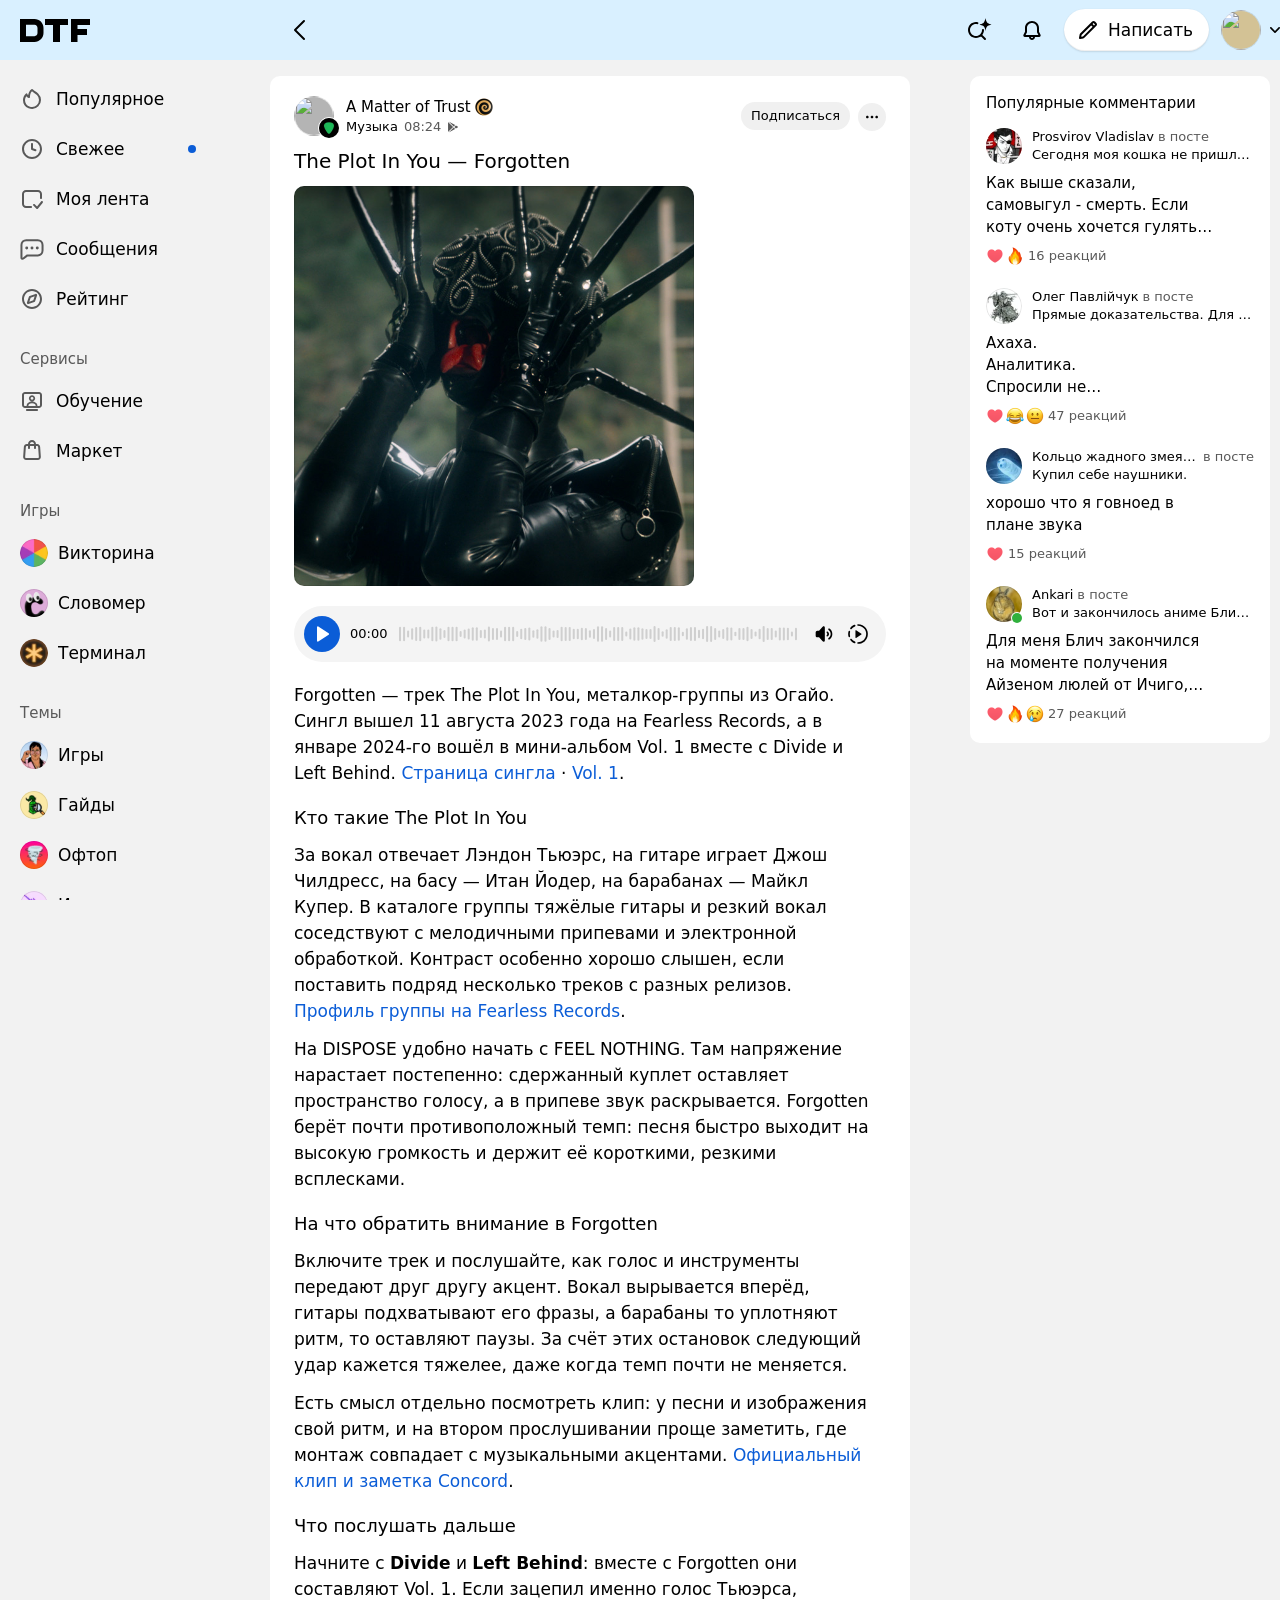
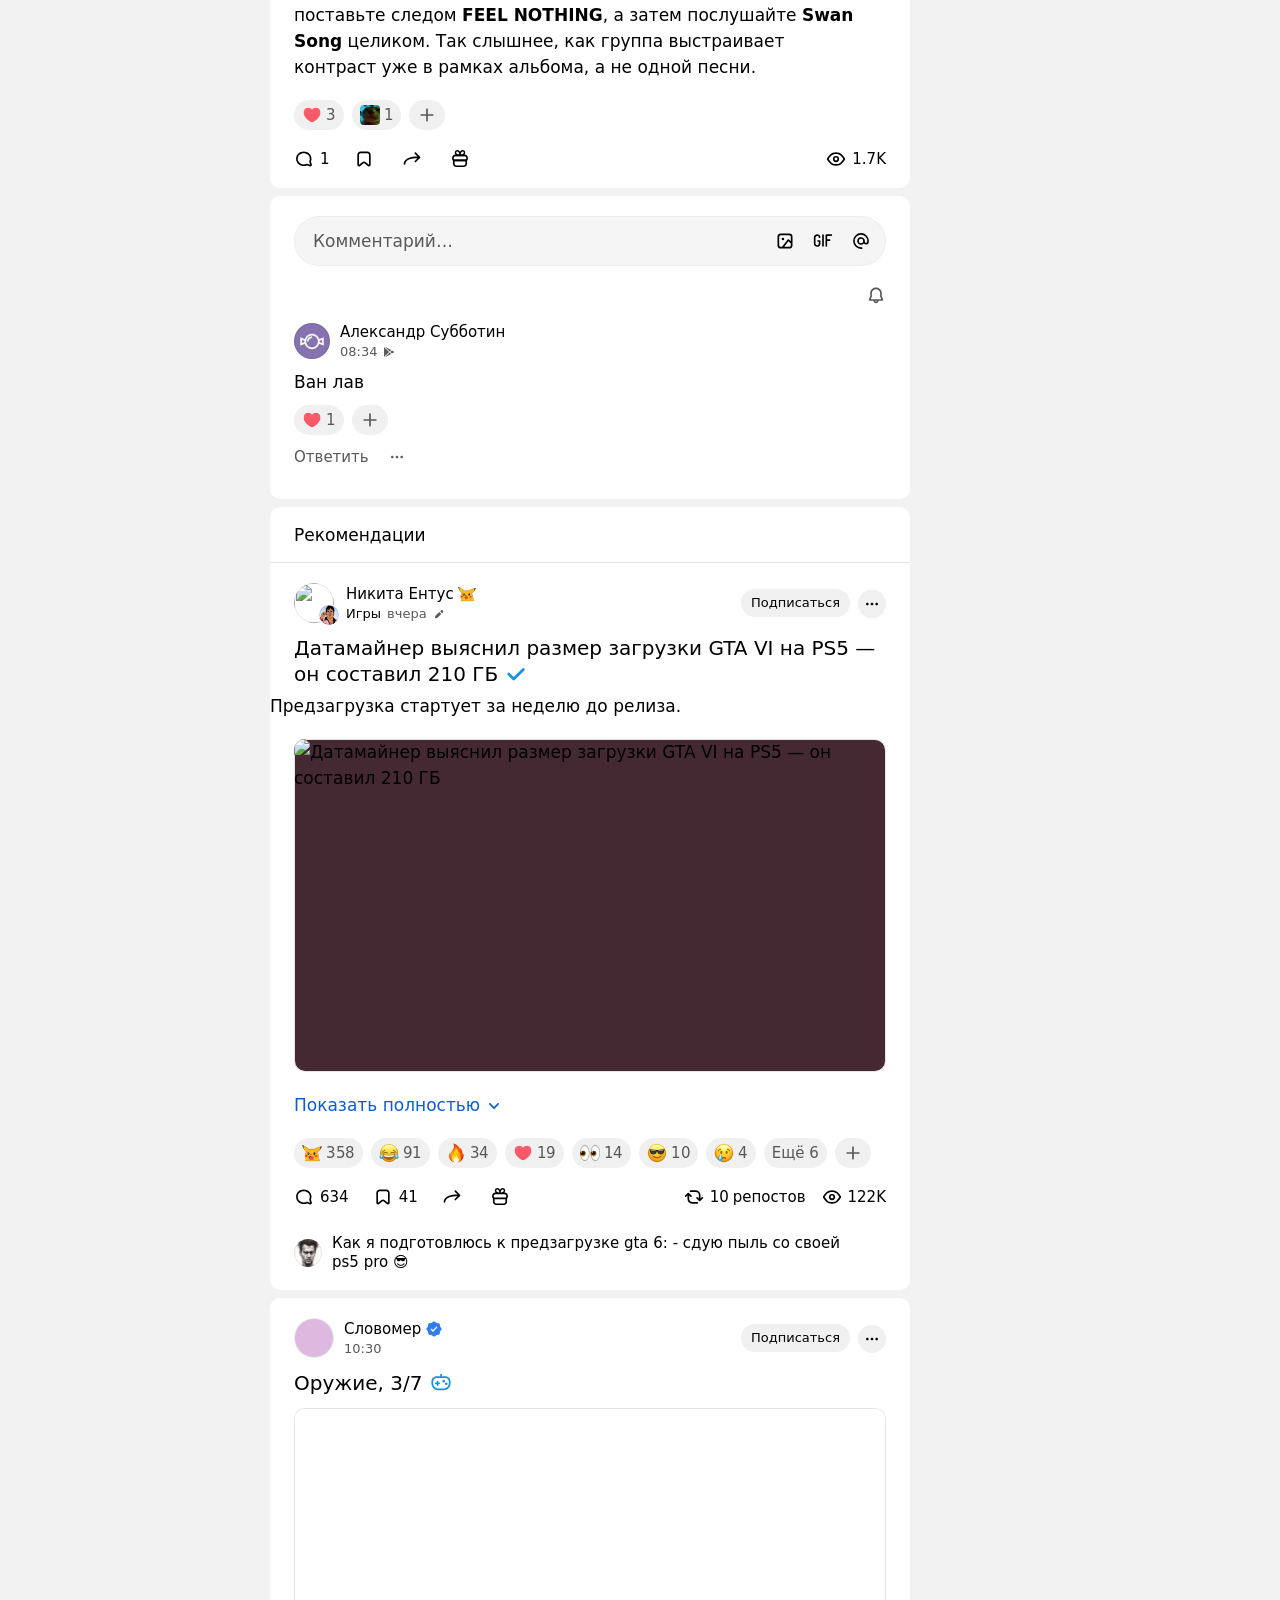
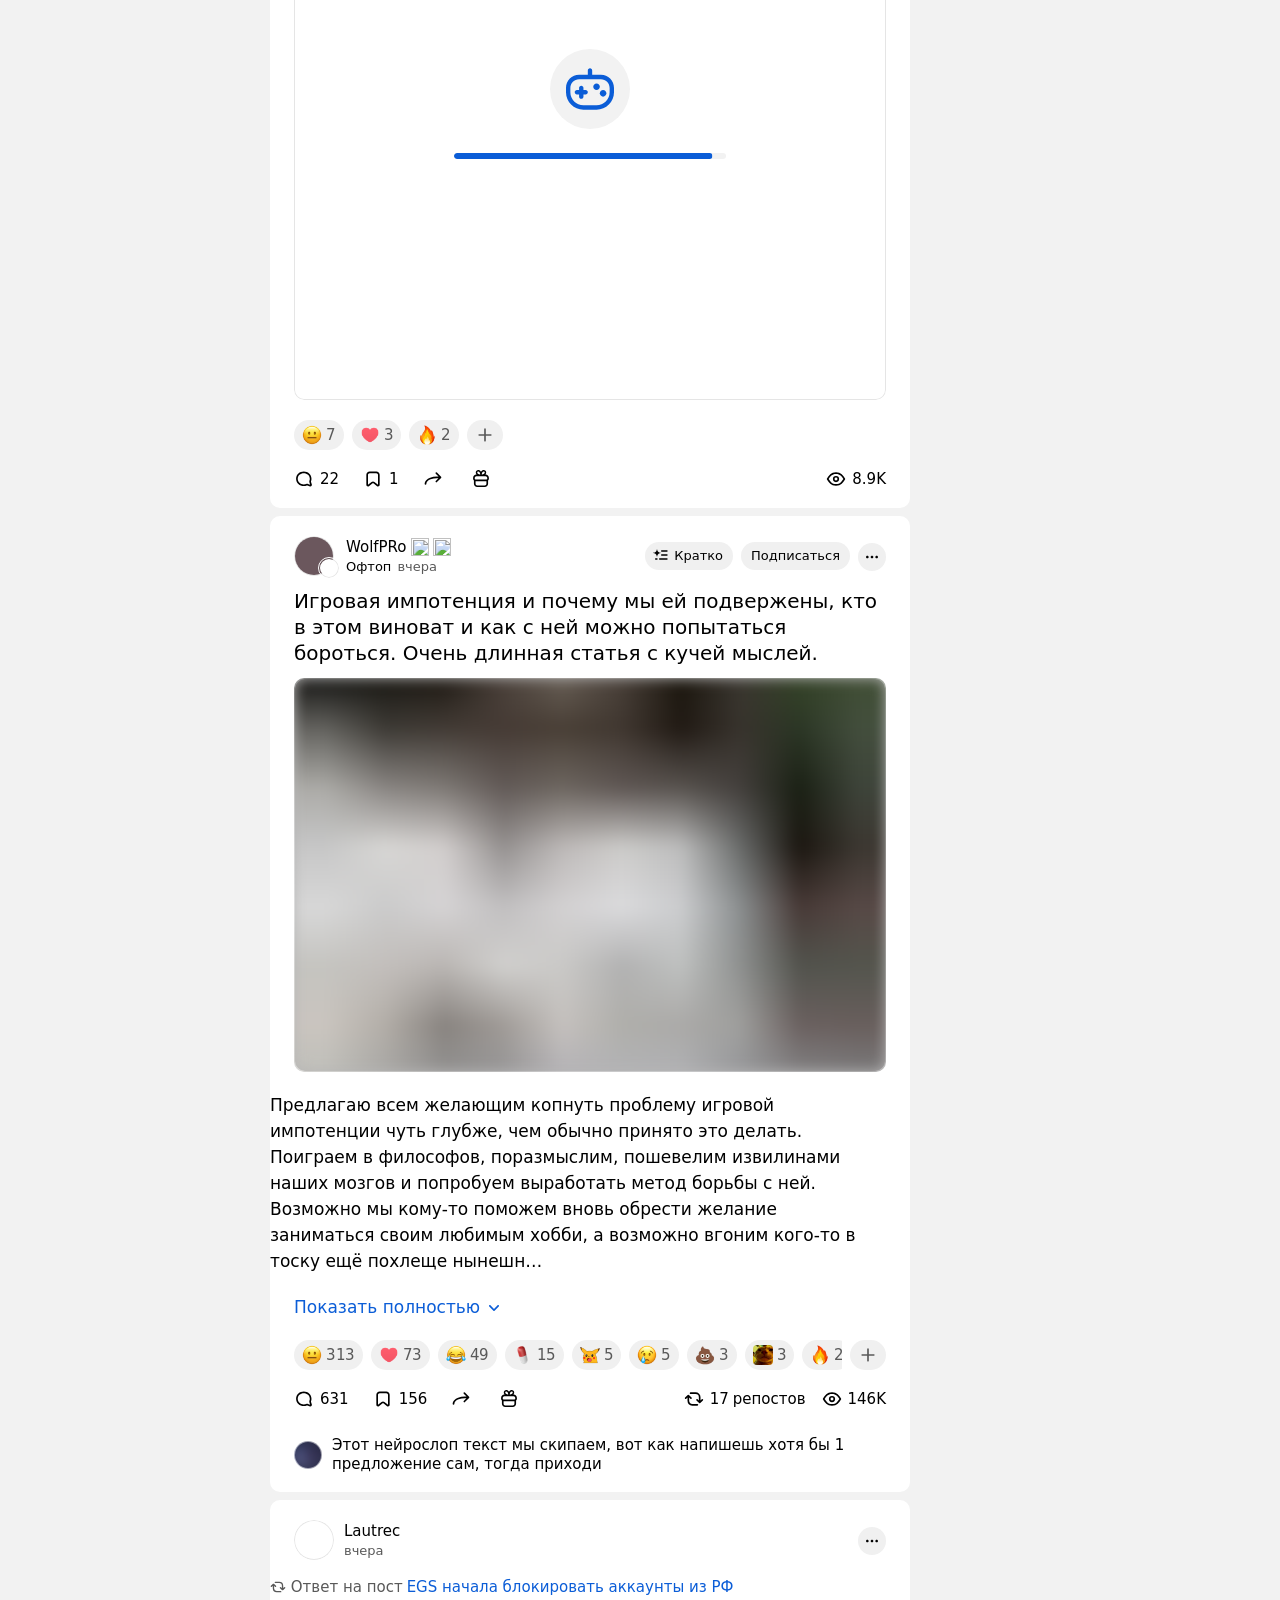
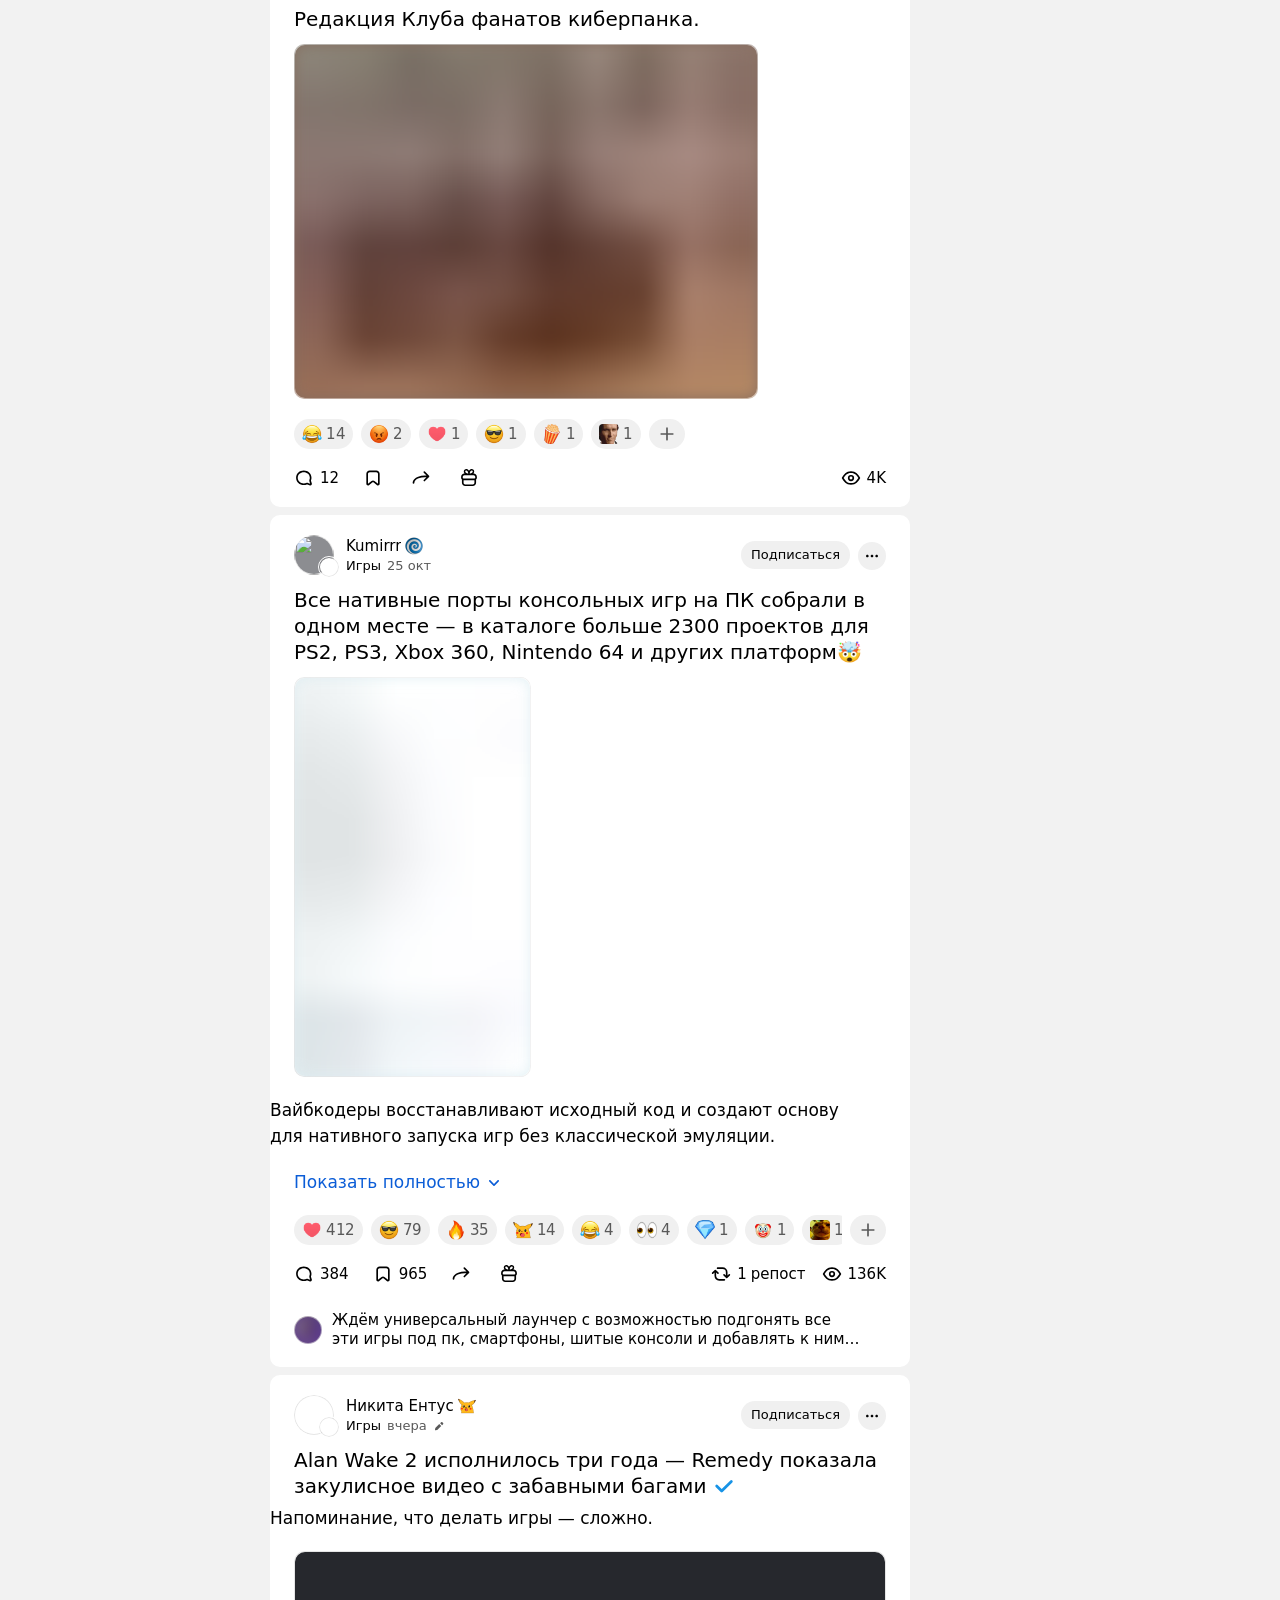
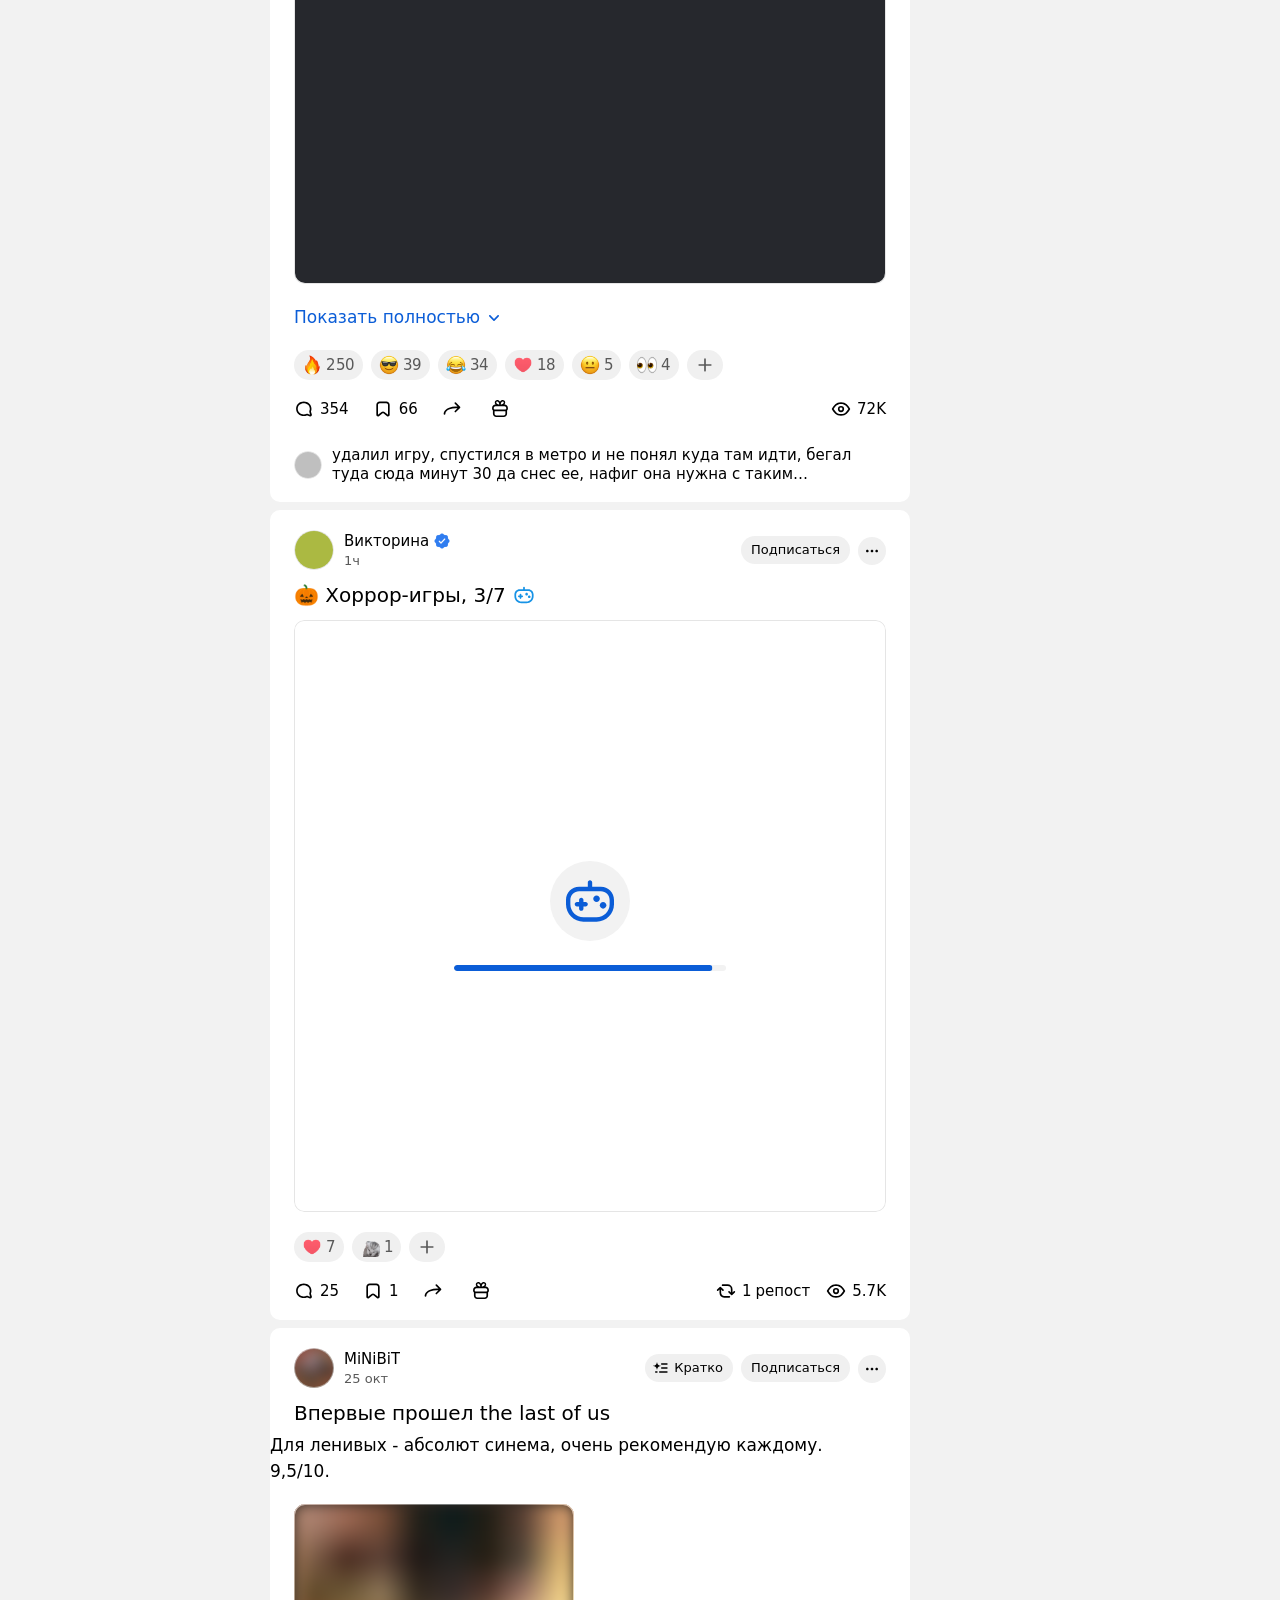
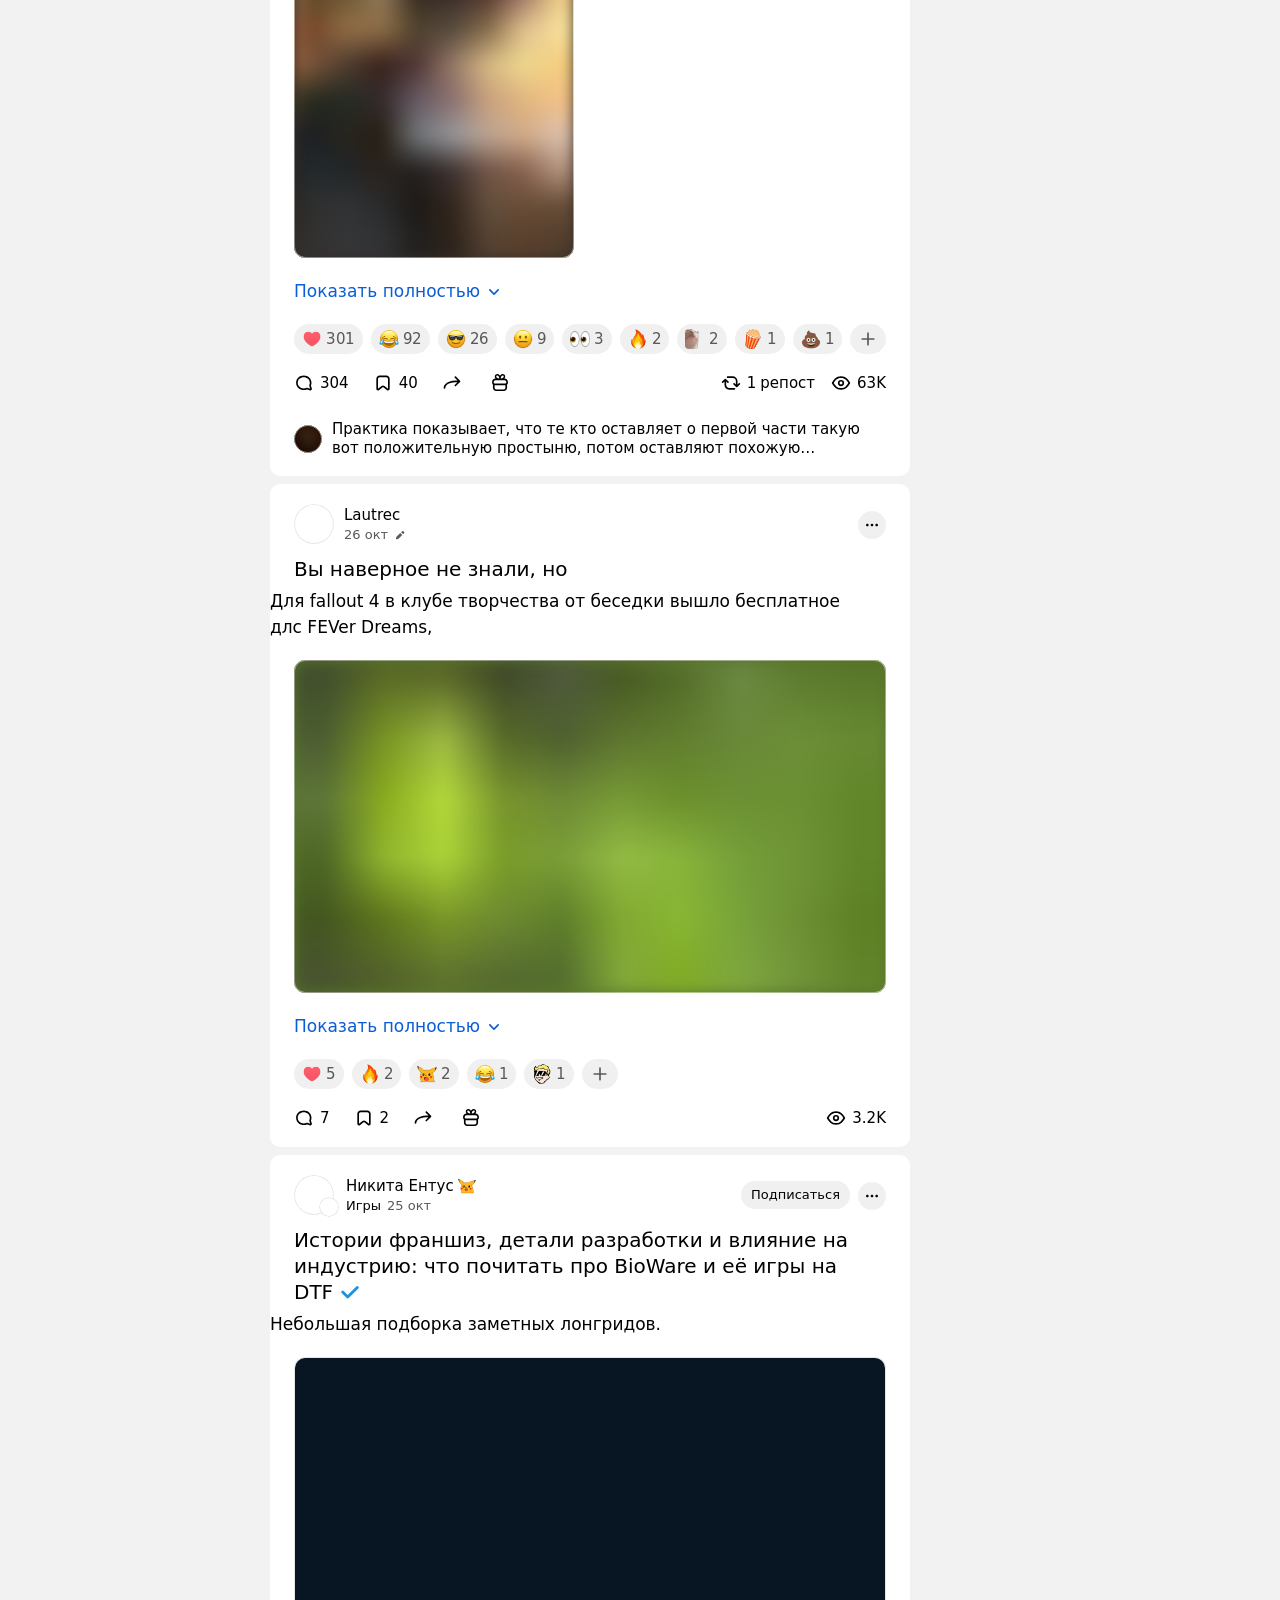
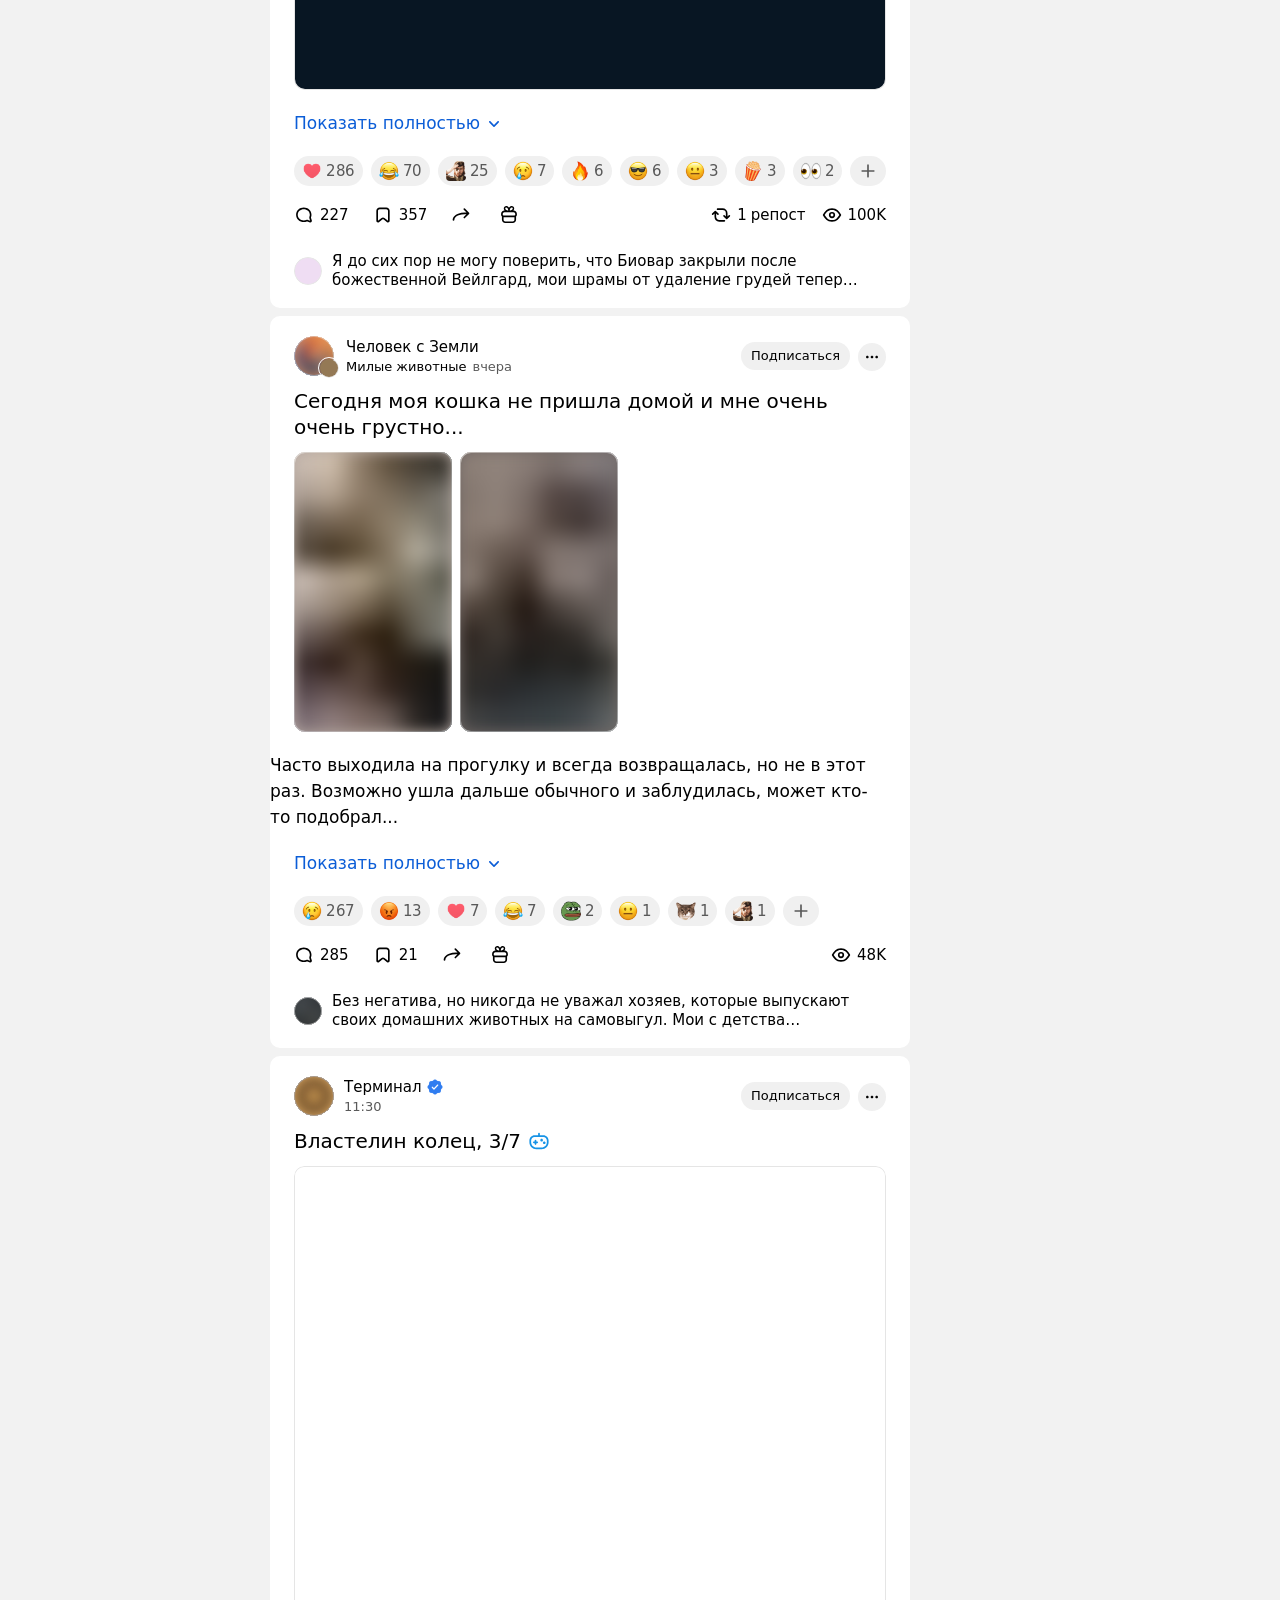
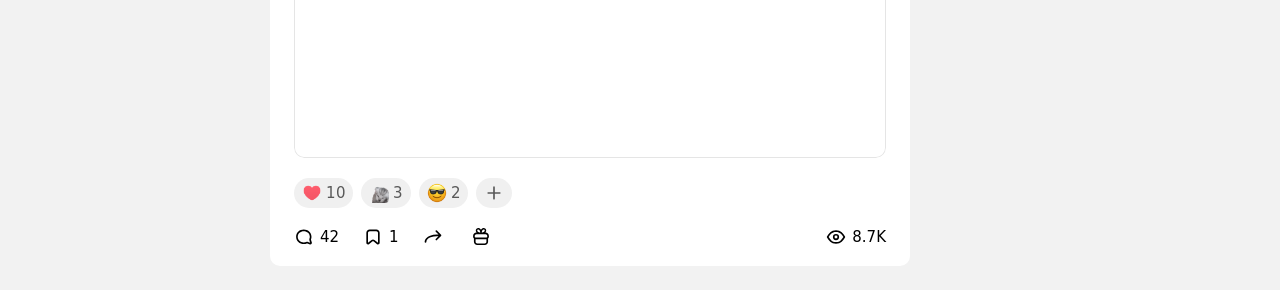
==== commit 463fd1a9: "Add band and track editorial to the Forgotten post" ====
--- a/index.html
+++ b/index.html
@@ -68,7 +68,35 @@
 <div class="compact-player compact-player--inline" id="compact-player-inline"><div class="cp-inline-caption"><span class="cp-inline-title">Forgotten</span><span class="cp-inline-artist">The Plot In You</span></div><button class="cp-play" id="cp-inline-play" data-control="cp-play" aria-label="Воспроизвести"><img src="assets/play.svg" alt=""></button><span class="cp-timers"><span class="cp-time" id="cp-inline-time" data-control="cp-time">00:00</span><span class="cp-time-divider"> / </span><span class="cp-duration" id="cp-inline-duration" data-control="cp-duration">—:—</span></span><div class="cp-wave" id="cp-inline-wave" data-control="cp-wave"><canvas id="cp-inline-canvas" data-control="cp-canvas"></canvas><input id="cp-inline-seek" data-control="cp-seek" type="range" min="0" max="1000" value="0" aria-label="Перемотка"><span class="cp-tooltip" id="cp-inline-tooltip" data-control="cp-tooltip">0:00</span></div><div class="cp-volume"><button id="cp-inline-mute" data-control="cp-mute" class="cp-icon" aria-label="Выключить звук"><img src="assets/volume_max.svg" alt=""></button><input id="cp-inline-volume" data-control="cp-volume" type="range" min="0" max="1" step="0.01" value="0.75" aria-label="Громкость"></div><div class="cp-speed-wrap"><button class="cp-speed" id="cp-inline-speed" data-control="cp-speed" aria-label="Скорость воспроизведения" aria-expanded="false">1×</button><div class="cp-menu" id="cp-inline-menu" data-control="cp-menu" hidden><span>Скорость</span><button data-rate="0.75">0.75×</button><button data-rate="1" class="selected">1×</button><button data-rate="1.25">1.25×</button><button data-rate="1.5">1.5×</button><button data-rate="2">2×</button></div></div><a class="cp-icon" href="assets/forgotten.mp3" download="The Plot In You — Forgotten.mp3" aria-label="Скачать аудио" title="Скачать"><img class="cp-download-arrow" src="assets/download.svg" alt=""></a><audio id="cp-inline-audio" data-control="cp-audio" src="assets/forgotten.mp3" preload="metadata"></audio><span class="cp-error" id="cp-inline-error" data-control="cp-error" role="status" hidden></span></div>
 <div class="compact-player compact-player--simple compact-player--simple-stacked" id="compact-player-simple-stacked"><button class="cp-play" id="cp-simple-stacked-play" data-control="cp-play" aria-label="Воспроизвести"><img src="assets/play.svg" alt=""></button><span class="cp-timers"><span class="cp-time" id="cp-simple-stacked-time" data-control="cp-time">00:00</span><span class="cp-time-divider"> / </span><span class="cp-duration" id="cp-simple-stacked-duration" data-control="cp-duration">—:—</span></span><div class="cp-wave" id="cp-simple-stacked-wave" data-control="cp-wave"><canvas id="cp-simple-stacked-canvas" data-control="cp-canvas"></canvas><input id="cp-simple-stacked-seek" data-control="cp-seek" type="range" min="0" max="1000" value="0" aria-label="Перемотка"><span class="cp-tooltip" id="cp-simple-stacked-tooltip" data-control="cp-tooltip">0:00</span></div><div class="cp-volume"><button id="cp-simple-stacked-mute" data-control="cp-mute" class="cp-icon" aria-label="Выключить звук"><img src="assets/volume_max.svg" alt=""></button><input id="cp-simple-stacked-volume" data-control="cp-volume" type="range" min="0" max="1" step="0.01" value="0.75" aria-label="Громкость"></div><div class="cp-speed-wrap"><button class="cp-speed" id="cp-simple-stacked-speed" data-control="cp-speed" aria-label="Скорость воспроизведения" aria-expanded="false">1×</button><div class="cp-menu" id="cp-simple-stacked-menu" data-control="cp-menu" hidden><span>Скорость</span><button data-rate="0.75">0.75×</button><button data-rate="1" class="selected">1×</button><button data-rate="1.25">1.25×</button><button data-rate="1.5">1.5×</button><button data-rate="2">2×</button></div></div><a class="cp-icon" href="assets/forgotten.mp3" download="The Plot In You — Forgotten.mp3" aria-label="Скачать аудио" title="Скачать"><img class="cp-download-arrow" src="assets/download.svg" alt=""></a><audio id="cp-simple-stacked-audio" data-control="cp-audio" src="assets/forgotten.mp3" preload="metadata"></audio><span class="cp-error" id="cp-simple-stacked-error" data-control="cp-error" role="status" hidden></span></div>
 <div class="compact-player compact-player--simple compact-player--simple-row" id="compact-player-simple-row"><button class="cp-play" id="cp-simple-row-play" data-control="cp-play" aria-label="Воспроизвести"><img src="assets/play.svg" alt=""></button><span class="cp-timers"><span class="cp-time" id="cp-simple-row-time" data-control="cp-time">00:00</span><span class="cp-time-divider"> / </span><span class="cp-duration" id="cp-simple-row-duration" data-control="cp-duration">—:—</span></span><div class="cp-wave" id="cp-simple-row-wave" data-control="cp-wave"><canvas id="cp-simple-row-canvas" data-control="cp-canvas"></canvas><input id="cp-simple-row-seek" data-control="cp-seek" type="range" min="0" max="1000" value="0" aria-label="Перемотка"><span class="cp-tooltip" id="cp-simple-row-tooltip" data-control="cp-tooltip">0:00</span></div><div class="cp-volume"><button id="cp-simple-row-mute" data-control="cp-mute" class="cp-icon" aria-label="Выключить звук"><img src="assets/volume_max.svg" alt=""></button><input id="cp-simple-row-volume" data-control="cp-volume" type="range" min="0" max="1" step="0.01" value="0.75" aria-label="Громкость"></div><div class="cp-speed-wrap"><button class="cp-speed" id="cp-simple-row-speed" data-control="cp-speed" aria-label="Скорость воспроизведения" aria-expanded="false">1×</button><div class="cp-menu" id="cp-simple-row-menu" data-control="cp-menu" hidden><span>Скорость</span><button data-rate="0.75">0.75×</button><button data-rate="1" class="selected">1×</button><button data-rate="1.25">1.25×</button><button data-rate="1.5">1.5×</button><button data-rate="2">2×</button></div></div><a class="cp-icon" href="assets/forgotten.mp3" download="The Plot In You — Forgotten.mp3" aria-label="Скачать аудио" title="Скачать"><img class="cp-download-arrow" src="assets/download.svg" alt=""></a><audio id="cp-simple-row-audio" data-control="cp-audio" src="assets/forgotten.mp3" preload="metadata"></audio><span class="cp-error" id="cp-simple-row-error" data-control="cp-error" role="status" hidden></span></div>
-</div></div><!----></figure></article><!----><!----><!----></div><div class="content__reactions"><div data-v-34d0fa10="" class="reactions-row reactions-row--expanded"><div data-v-34d0fa10="" class="reactions-row__variable"><div data-v-34d0fa10="" class="reaction-item" data-reaction-key="emote:1" data-hidden="false"><div class="reaction-item__image"><img class="animated-image" src="assets/original/43.png" loading="lazy" style="width: 20px; height: 20px;"></div><!----><!----><span class="_39DJJQF2"><span class="_0PZnYbgd"><span class="jRnorpxQ">3</span><span class="_1c6ot4vq">3</span></span></span><div class="reaction-item__overlay" data-ripple="true"></div></div><div data-v-34d0fa10="" class="reaction-item" data-reaction-key="emote:43" data-hidden="false"><div class="reaction-item__image"><img class="animated-image" src="assets/original/42.webp" loading="lazy" style="width: 20px; height: 20px;"></div><!----><!----><span class="_39DJJQF2"><span class="_0PZnYbgd"><span class="jRnorpxQ">1</span><span class="_1c6ot4vq">1</span></span></span><div class="reaction-item__overlay" data-ripple="true"></div></div></div><div data-v-34d0fa10="" class="reactions-row__constant"><!----><div data-v-34d0fa10="" class="reaction-item"><!----><div class="reaction-item__icon"><svg class="icon icon--plus" width="20" height="20"><use xlink:href="assets/sprite.svg#sprite-plus"></use></svg></div><!----><!----><div class="reaction-item__overlay" data-ripple="true"></div></div></div></div></div><!----><div></div><div class="content-footer"><!----><a class="comments-counter content-footer__item" href="https://dtf.ru/music/5373890-lyapis-trubeckoi-evpatoriya#comments" data-router-link="" data-gtm-click="[&quot;Post — Comments&quot;,{&quot;Location&quot;:&quot;post&quot;,&quot;isFloating&quot;:false}]"><button class="content-footer-button content-footer-button--default"><div class="content-footer-button__icon"><svg class="icon icon--comment" width="20" height="20"><use xlink:href="assets/sprite.svg#sprite-comment"></use></svg><!----></div><div class="content-footer-button__label">1<!----></div></button></a><button class="content-footer-button content-footer-button--default content-footer__item" title="Добавить в закладки" data-gtm-click="[&quot;Post — Favourites&quot;,{&quot;Location&quot;:&quot;post&quot;,&quot;isFloating&quot;:false}]"><div class="content-footer-button__icon"><svg class="icon icon--bookmark" width="20" height="20"><use xlink:href="assets/sprite.svg#sprite-bookmark"></use></svg><!----></div><!----></button><div class="content-share content-footer__item content-footer__share"><button class="content-footer-button content-footer-button--default bookmark-button"><div class="content-footer-button__icon"><svg class="icon icon--reply" width="20" height="20"><use xlink:href="assets/sprite.svg#sprite-reply"></use></svg><!----></div><!----></button></div><button class="content-footer-button content-footer-button--default content-footer__item"><div class="content-footer-button__icon"><div data-v-83f691ec="" class="gift-icon-animated"><!----><div data-v-83f691ec="" class="gift-icon-animated__animation"><svg xmlns="http://www.w3.org/2000/svg" xmlns:xlink="http://www.w3.org/1999/xlink" viewBox="0 0 28 28" width="28" height="28" preserveAspectRatio="xMidYMid meet" style="width: 100%; height: 100%; transform: translate3d(0px, 0px, 0px); content-visibility: visible;"><defs><clipPath id="__lottie_element_107"><rect width="28" height="28" x="0" y="0"></rect></clipPath></defs><g clip-path="url(#__lottie_element_107)"><g transform="matrix(1,0,0,1,4,4)" opacity="1" style="display: block;"><g opacity="1" transform="matrix(1,0,0,1,0,0)"><path fill-rule="evenodd" fill="rgb(0,0,0)" fill-opacity="1" d=" M4.582970142364502,12.247440338134766 C4.582970142364502,12.247440338134766 15.41627025604248,12.247440338134766 15.41627025604248,12.247440338134766 C15.41627025604248,12.247440338134766 15.41627025604248,14.748000144958496 15.41627025604248,14.748000144958496 C15.41627025604248,15.668450355529785 14.670049667358398,16.414670944213867 13.749600410461426,16.414670944213867 C13.749600410461426,16.414670944213867 6.249629974365234,16.414670944213867 6.249629974365234,16.414670944213867 C5.329179763793945,16.414670944213867 4.582970142364502,15.668450355529785 4.582970142364502,14.748000144958496 C4.582970142364502,14.748000144958496 4.582970142364502,12.247440338134766 4.582970142364502,12.247440338134766z M3.9166300296783447,10.580769538879395 C3.9166300296783447,10.580769538879395 16.083599090576172,10.580769538879395 16.083599090576172,10.580769538879395 C16.635900497436523,10.580769538879395 17.08293914794922,11.028800010681152 17.08293914794922,11.581100463867188 C17.08293914794922,11.581100463867188 17.08293914794922,14.748000144958496 17.08293914794922,14.748000144958496 C17.08293914794922,16.58880043029785 15.590399742126465,18.081340789794922 13.749600410461426,18.081340789794922 C13.749600410461426,18.081340789794922 6.249629974365234,18.081340789794922 6.249629974365234,18.081340789794922 C4.408830165863037,18.081340789794922 2.916300058364868,16.58880043029785 2.916300058364868,14.748000144958496 C2.916300058364868,14.748000144958496 2.916300058364868,11.581100463867188 2.916300058364868,11.581100463867188 C2.916300058364868,11.028800010681152 3.3643300533294678,10.580769538879395 3.9166300296783447,10.580769538879395 C3.9166300296783447,10.580769538879395 3.9166300296783447,10.580769538879395 3.9166300296783447,10.580769538879395z"></path></g><g opacity="1" transform="matrix(1,0,0,1,0,0)"><path fill="rgb(0,0,0)" fill-opacity="1" d=" M16.250200271606445,9.74804973602295 C16.250200271606445,9.74804973602295 16.250200271606445,8.91405963897705 16.250200271606445,8.91405963897705 C16.250099182128906,7.993740081787109 15.503600120544434,7.248050212860107 14.58329963684082,7.248050212860107 C14.58329963684082,7.248050212860107 5.416259765625,7.248050212860107 5.416259765625,7.248050212860107 C4.496039867401123,7.248219966888428 3.750420093536377,7.993850231170654 3.7502400875091553,8.91405963897705 C3.7502400875091553,8.91405963897705 3.7502400875091553,9.74804973602295 3.7502400875091553,9.74804973602295 C3.750420093536377,10.208100318908691 4.123129844665527,10.581100463867188 4.583250045776367,10.581100463867188 C4.583250045776367,10.581100463867188 4.583250045776367,12.248000144958496 4.583250045776367,12.248000144958496 C4.583250045776367,12.248000144958496 4.327390193939209,12.234399795532227 4.327390193939209,12.234399795532227 C3.150789976119995,12.114700317382812 2.215250015258789,11.17959976196289 2.09594988822937,10.002900123596191 C2.09594988822937,10.002900123596191 2.083250045776367,9.74804973602295 2.083250045776367,9.74804973602295 C2.083250045776367,9.74804973602295 2.083250045776367,8.91405963897705 2.083250045776367,8.91405963897705 C2.083430051803589,7.073369979858398 3.5755701065063477,5.581230163574219 5.416259765625,5.581049919128418 C5.416259765625,5.581049919128418 14.58329963684082,5.581049919128418 14.58329963684082,5.581049919128418 C16.424100875854492,5.581049919128418 17.916099548339844,7.0732598304748535 17.91629981994629,8.91405963897705 C17.91629981994629,8.91405963897705 17.91629981994629,9.74804973602295 17.91629981994629,9.74804973602295 C17.91629981994629,9.74804973602295 17.903600692749023,10.002900123596191 17.903600692749023,10.002900123596191 C17.78420066833496,11.179699897766113 16.848899841308594,12.114899635314941 15.672100067138672,12.234399795532227 C15.672100067138672,12.234399795532227 15.416299819946289,12.248000144958496 15.416299819946289,12.248000144958496 C15.416299819946289,12.248000144958496 15.416299819946289,10.581100463867188 15.416299819946289,10.581100463867188 C15.876399993896484,10.581100463867188 16.250099182128906,10.208100318908691 16.250200271606445,9.74804973602295 C16.250200271606445,9.74804973602295 16.250200271606445,9.74804973602295 16.250200271606445,9.74804973602295z M15.416299819946289,10.581100463867188 C15.416299819946289,10.581100463867188 15.416299819946289,12.248000144958496 15.416299819946289,12.248000144958496 C15.416299819946289,12.248000144958496 4.583250045776367,12.248000144958496 4.583250045776367,12.248000144958496 C4.583250045776367,12.248000144958496 4.583250045776367,10.581100463867188 4.583250045776367,10.581100463867188 C4.583250045776367,10.581100463867188 15.416299819946289,10.581100463867188 15.416299819946289,10.581100463867188 C15.416299819946289,10.581100463867188 15.416299819946289,10.581100463867188 15.416299819946289,10.581100463867188z"></path></g><g opacity="1" transform="matrix(1,0,0,1,0,0)"><path fill-rule="evenodd" fill="rgb(0,0,0)" fill-opacity="1" d=" M10.718899726867676,5.6435699462890625 C10.926600456237793,2.794059991836548 12.501999855041504,1.821660041809082 13.46049976348877,2.8084700107574463 C14.315799713134766,3.689120054244995 13.522000312805176,5.3422698974609375 10.922300338745117,5.6244401931762695 C10.854900360107422,5.630410194396973 10.718899726867676,5.6435699462890625 10.718899726867676,5.6435699462890625 C10.718899726867676,5.6435699462890625 10.718899726867676,5.6435699462890625 10.718899726867676,5.6435699462890625z M9.077759742736816,5.6244401931762695 C6.478030204772949,5.3422698974609375 5.684189796447754,3.689120054244995 6.539559841156006,2.8084700107574463 C7.498040199279785,1.821660041809082 9.073430061340332,2.794059991836548 9.281140327453613,5.6435699462890625 C9.281140327453613,5.6435699462890625 9.15233039855957,5.631050109863281 9.077759742736816,5.6244401931762695 C9.077759742736816,5.6244401931762695 9.077759742736816,5.6244401931762695 9.077759742736816,5.6244401931762695z M10.000399589538574,2.852440118789673 C11.128499984741211,0.7608519792556763 13.260299682617188,0.5056689977645874 14.478699684143066,1.7601399421691895 C15.474300384521484,2.785140037536621 15.490900039672852,4.440040111541748 14.360600471496582,5.646210193634033 C14.360600471496582,5.646210193634033 14.798700332641602,5.645349979400635 14.798700332641602,5.645349979400635 C14.798700332641602,5.645349979400635 14.798700332641602,7.127910137176514 14.798700332641602,7.127910137176514 C11.598699569702148,7.128359794616699 8.398719787597656,7.128359794616699 5.198709964752197,7.127910137176514 C5.198709964752197,7.127910137176514 5.198709964752197,5.645349979400635 5.198709964752197,5.645349979400635 C5.198709964752197,5.645349979400635 5.639440059661865,5.646210193634033 5.639440059661865,5.646210193634033 C4.509109973907471,4.440040111541748 4.525750160217285,2.785140037536621 5.521329879760742,1.7601399421691895 C6.740729808807373,0.5046970248222351 8.874890327453613,0.7612490057945251 10.000399589538574,2.852440118789673 C10.000399589538574,2.852440118789673 10.000399589538574,2.852440118789673 10.000399589538574,2.852440118789673z"></path></g></g></g></svg></div></div></div><!----></button><div class="content-footer__space"></div><div data-v-ca27e205="" class="content-stats-wrapper" style="--height: 28px;"><!----><button data-v-ca27e205="" class="content-footer-button content-footer-button--default content-stats-item"><div class="content-footer-button__icon"><svg class="icon icon--eye" width="20" height="20"><use xlink:href="assets/sprite.svg#sprite-eye"></use></svg><!----></div><div class="content-footer-button__label">1.7K<!----></div></button></div></div><!----></div><!----><div class="comments" data-scroll-island=""><!----><div class="comment comment--writing comment--writing-main" style="--comment-display-level: 0;"><div class="comment__branches"><div class="comment-branches"></div></div><div class="comment__content"><div class="comments-form comments-form--collapsed"><div class="contenteditable"><span class="contenteditable__input" contenteditable="true" data-placeholder="Комментарий…"></span></div><!----><div class="comments-form__attachments"></div><div class="comments-form__footer"><div class="comments-form__actions"><button class="icon-button" type="button" data-gtm-click="[&quot;New Comment — Attach Media&quot;]"><svg class="icon icon--image" width="20" height="20"><use xlink:href="assets/sprite.svg#sprite-image"></use></svg></button><button class="icon-button" type="button" data-gtm-click="[&quot;New Comment — Attach GIF&quot;]"><svg class="icon icon--gif" width="20" height="20"><use xlink:href="assets/sprite.svg#sprite-gif"></use></svg></button><button class="icon-button" type="button" data-gtm-click="[&quot;New Comment — Mention&quot;]"><svg class="icon icon--mention_clear" width="20" height="20"><use xlink:href="assets/sprite.svg#sprite-mention_clear"></use></svg></button><!----><!----></div><div class="comments-form__buttons"><!----><button class="button button--size-m button--type-primary button--icon-only button--circle button--rounded" disabled="" type="button" data-gtm-click="[&quot;New Comment — Send Button&quot;]" style="display: none;"><svg class="icon icon--arrow_up" width="20" height="20"><use xlink:href="assets/sprite.svg#sprite-arrow_up"></use></svg></button></div></div></div></div></div><div class="comments-header"><!----><button class="icon-button comments-header__bell" type="button"><svg class="icon icon--bell" width="20" height="20"><use xlink:href="assets/sprite.svg#sprite-bell"></use></svg></button></div><div class="comments-tree"><!----><div class="comment comment--root" data-id="69429583" style="--comment-display-level: 0;"><div class="comment__branches"><div class="comment-branches"></div></div><div class="comment__content" data-content="true"><div class="author" style="--v41cb4c68: 36px;"><a class="author__avatar" href="https://dtf.ru/id498867" data-router-link="" data-gtm-click="[&quot;Comment — Avatar&quot;,{}]"><div data-loaded="true" class="andropov-media andropov-media--rounded andropov-media--bordered andropov-media--has-preview andropov-image" style="aspect-ratio: 1 / 1; width: 36px; height: 36px; max-width: none; --background-color: #fff;"><!----><picture><source srcset="assets/original/41.webp, assets/original/41.webp 2x" type="image/webp"><img src="https://leonardo.osnova.io/56ddce46-0f02-9d9f-ef13-cd8e7e38415b/-/scale_crop/72x72/" alt="" loading="lazy" width="36" height="36"></picture></div></a><!----><div class="author__main"><a class="author__name" href="https://dtf.ru/id498867" data-router-link="" data-link-preview="subsite" data-link-preview-source="Comment" data-gtm-click="[&quot;Comment — Author&quot;,{}]">Александр Субботин</a><div class="user-showcase"></div></div><div class="author__details"><!----><a class="comment__detail comment__detail--noshrink" href="https://dtf.ru/music/5373890-lyapis-trubeckoi-evpatoriya?comment=69429583" data-router-link="" data-gtm-click="[&quot;Comment — Date&quot;]"><time title="28.10.2026 в 8:34" datetime="2026-10-28T04:34:36.000Z">08:34</time></a><a class="app-source-icon" href="https://dtf.ru/apps" data-router-link=""><svg class="icon icon--google_play_bw" width="12" height="12"><use xlink:href="assets/sprite.svg#sprite-google_play_bw"></use></svg></a></div></div><!----><div class="comment-text"><p>Ван лав</p></div><!----><div data-v-34d0fa10="" class="reactions-row comment-reactions"><div data-v-34d0fa10="" class="reactions-row__variable"><div data-v-34d0fa10="" class="reaction-item" data-reaction-key="emote:1" data-hidden="false"><div class="reaction-item__image"><img class="animated-image" src="assets/original/43.png" loading="lazy" style="width: 20px; height: 20px;"></div><!----><!----><span class="_39DJJQF2"><span class="_0PZnYbgd"><span class="jRnorpxQ">1</span><span class="_1c6ot4vq">1</span></span></span><div class="reaction-item__overlay" data-ripple="true"></div></div></div><div data-v-34d0fa10="" class="reactions-row__constant"><div data-v-34d0fa10="" class="reaction-item" style="display: none;"><!----><!----><!---->Ещё 0<div class="reaction-item__overlay" data-ripple="true"></div></div><div data-v-34d0fa10="" class="reaction-item"><!----><div class="reaction-item__icon"><svg class="icon icon--plus" width="20" height="20"><use xlink:href="assets/sprite.svg#sprite-plus"></use></svg></div><!----><!----><div class="reaction-item__overlay" data-ripple="true"></div></div></div></div><!----><div class="comment-footer"><!----><a class="comment-action" href="https://dtf.ru/5373890-lyapis-trubeckoi-evpatoriya?comment=69429583#reply" data-router-link="" data-gtm-click="[&quot;Comment — Reply&quot;]">Ответить</a><div class="etc" data-gtm-click="[&quot;Comment — More&quot;]"><button class="icon-button" type="button"><svg class="icon icon--dots" width="16" height="16"><use xlink:href="assets/sprite.svg#sprite-dots"></use></svg></button></div></div></div></div><!----></div><!----></div><div class="recommendations"><div class="navbar"><!----><div class="navbar__title">Рекомендации</div><!----></div><div class="content-list"><!----><!----><!----><!----><!----><!----><!----><!----><!----><div class="content content--short" data-scroll-island=""><!----><div></div><div class="content-header"><div class="author author--with-sticker" style="--v41cb4c68: 40px;"><a class="author__avatar" href="https://dtf.ru/id63086" data-router-link="" data-gtm-click="[&quot;Post — Avatar&quot;,{&quot;Location&quot;:&quot;recommendations&quot;}]"><div data-loaded="true" class="andropov-media andropov-media--rounded andropov-media--bordered andropov-media--has-preview andropov-image" style="aspect-ratio: 1 / 1; width: 40px; height: 40px; max-width: none; --background-color: #fff;"><!----><picture><source srcset="https://leonardo.osnova.io/9b9dbd23-79d8-c067-8ca8-0539e36b5f69/-/scale_crop/72x72/-/format/webp/, assets/original/40.webp 2x" type="image/webp"><img src="https://leonardo.osnova.io/9b9dbd23-79d8-c067-8ca8-0539e36b5f69/-/scale_crop/72x72/" alt="" loading="lazy" width="40" height="40"></picture></div></a><a class="author__avatar-sticker" href="https://dtf.ru/games" data-router-link="" data-gtm-click="[&quot;Post — Topic&quot;,{&quot;FromSticker&quot;:true,&quot;Location&quot;:&quot;recommendations&quot;}]"><div data-loaded="true" class="andropov-media andropov-media--rounded andropov-media--bordered andropov-media--has-preview andropov-image" style="aspect-ratio: 1 / 1; width: 20px; height: 20px; max-width: none; --background-color: #fff;"><!----><picture><source srcset="assets/original/57.webp, assets/original/57.webp 2x" type="image/webp"><img src="https://leonardo.osnova.io/e5348320-b11a-9419-fb85-f7b63e2de194/-/scale_crop/72x72/" alt="" loading="lazy" width="20" height="20"></picture></div></a><div class="author__main"><a class="author__name" href="https://dtf.ru/id63086" data-router-link="" data-link-preview="subsite" data-link-preview-source="Post" data-gtm-click="[&quot;Post — Author&quot;,{&quot;Location&quot;:&quot;recommendations&quot;}]">Никита Ентус</a><div class="user-showcase"><div class="user-showcase__item"><img loading="lazy" width="18" height="18" src="assets/original/39.png" data-user-showcase-item-key="badge:plus" data-gtm-click="[&quot;Post — Badge&quot;,{&quot;Location&quot;:&quot;recommendations&quot;,&quot;Badge&quot;:&quot;1ee853e6-7af6-6c20-9be4-2fe9b1f0bcec&quot;}]"></div></div></div><div class="author__details"><a class="content-header__topic" href="https://dtf.ru/games" data-router-link="" data-link-preview="subsite" data-link-preview-source="Post" data-gtm-click="[&quot;Post — Topic&quot;,{&quot;Location&quot;:&quot;recommendations&quot;}]">Игры</a><a class="noshrink" href="https://dtf.ru/games/5377985-razmer-zagruzki-gta-vi-na-ps5" data-router-link="" data-gtm-click="[&quot;Post — Date&quot;,{&quot;Location&quot;:&quot;recommendations&quot;}]"><time title="27.10.2026 в 21:24" datetime="2026-10-27T17:24:04.000Z">вчера</time></a><div class="content-modified"><svg class="icon icon--pen_solid" width="12" height="12"><use xlink:href="assets/sprite.svg#sprite-pen_solid"></use></svg></div><!----><!----></div></div><div class="content-header__actions"><!----><!----><button class="button button--size-s button--type-minimal button--rounded" type="button"><!---->Подписаться</button><div class="etc content__etc" data-gtm-click="[&quot;Post — More&quot;,{&quot;Location&quot;:&quot;recommendations&quot;}]"><button class="icon-button icon-button--filled icon-button--fixed" type="button" style="width: 28px; height: 28px;"><svg class="icon icon--dots" width="16" height="16"><use xlink:href="assets/sprite.svg#sprite-dots"></use></svg></button></div></div></div><!----><div class="content__body"><div class="content-title content-title--low-indent"><a href="https://dtf.ru/games/5377985-razmer-zagruzki-gta-vi-na-ps5" class="" data-router-link="">Датамайнер выяснил размер загрузки GTA VI на PS5 — он составил 210 <span class="content-title__editorial" title="Материал редакции">ГБ <span class="content-title__editorial-icon"><svg class="icon icon--tick_redaction" width="22" height="22"><use xlink:href="assets/sprite.svg#sprite-tick_redaction"></use></svg></span></span></a></div><!----><article class="content__blocks"><figure class="block-wrapper block-wrapper--default"><div class="block-wrapper__content"><!----><div class="block-text"><p>Предзагрузка стартует за неделю до релиза.</p></div></div><!----></figure><figure class="block-wrapper block-wrapper--media"><div class="block-wrapper__content"><!----><div class="block-media"><div data-loaded="true" class="andropov-media andropov-media--rounded andropov-media--bordered andropov-media--has-preview andropov-image andropov-image--zoom" style="aspect-ratio: 1.77778 / 1; width: 592px; max-width: 100%; --background-color: #442932; --border-radius: 10px;"><div class="andropov-media__thumbnail" style="background-image: url(&quot;[data-uri]&quot;);"></div><picture><source srcset="https://leonardo.osnova.io/fd2d188c-24f9-562c-9bf8-18e09ab6cc65/-/scale_crop/592x/-/format/webp/, assets/original/38.webp 2x" type="image/webp"><img src="https://leonardo.osnova.io/fd2d188c-24f9-562c-9bf8-18e09ab6cc65/-/scale_crop/592x/" alt="Датамайнер выяснил размер загрузки GTA VI на PS5 — он составил 210 ГБ" loading="lazy" width="592" height="333"></picture></div><!----><!----></div></div><!----></figure></article><div class="content__read-more"><button class="link-button link-button--default" data-gtm-click="[&quot;Feed Item — Read More&quot;,{&quot;Feed&quot;:&quot;recommendations&quot;,&quot;Item&quot;:0}]">Показать полностью <svg class="icon icon--chevron_down" width="20" height="20"><use xlink:href="assets/sprite.svg#sprite-chevron_down"></use></svg><!----></button></div><!----><!----></div><div class="content__reactions"><div data-v-34d0fa10="" class="reactions-row"><div data-v-34d0fa10="" class="reactions-row__variable"><div data-v-34d0fa10="" class="reaction-item" data-reaction-key="emote:6" data-hidden="false"><div class="reaction-item__image"><img class="animated-image" src="assets/original/37.png" loading="lazy" style="width: 20px; height: 20px;"></div><!----><!----><span class="_39DJJQF2"><span class="_0PZnYbgd"><span class="jRnorpxQ">3</span><span class="_1c6ot4vq">3</span></span><span class="_0PZnYbgd"><span class="jRnorpxQ">5</span><span class="_1c6ot4vq">5</span></span><span class="_0PZnYbgd"><span class="jRnorpxQ">8</span><span class="_1c6ot4vq">8</span></span></span><div class="reaction-item__overlay" data-ripple="true"></div></div><div data-v-34d0fa10="" class="reaction-item" data-reaction-key="emote:4" data-hidden="false"><div class="reaction-item__image"><img class="animated-image" src="assets/original/36.png" loading="lazy" style="width: 20px; height: 20px;"></div><!----><!----><span class="_39DJJQF2"><span class="_0PZnYbgd"><span class="jRnorpxQ">9</span><span class="_1c6ot4vq">9</span></span><span class="_0PZnYbgd"><span class="jRnorpxQ">1</span><span class="_1c6ot4vq">1</span></span></span><div class="reaction-item__overlay" data-ripple="true"></div></div><div data-v-34d0fa10="" class="reaction-item" data-reaction-key="emote:2" data-hidden="false"><div class="reaction-item__image"><img class="animated-image" src="assets/original/35.png" loading="lazy" style="width: 20px; height: 20px;"></div><!----><!----><span class="_39DJJQF2"><span class="_0PZnYbgd"><span class="jRnorpxQ">3</span><span class="_1c6ot4vq">3</span></span><span class="_0PZnYbgd"><span class="jRnorpxQ">4</span><span class="_1c6ot4vq">4</span></span></span><div class="reaction-item__overlay" data-ripple="true"></div></div><div data-v-34d0fa10="" class="reaction-item" data-reaction-key="emote:1" data-hidden="false"><div class="reaction-item__image"><img class="animated-image" src="assets/original/43.png" loading="lazy" style="width: 20px; height: 20px;"></div><!----><!----><span class="_39DJJQF2"><span class="_0PZnYbgd"><span class="jRnorpxQ">1</span><span class="_1c6ot4vq">1</span></span><span class="_0PZnYbgd"><span class="jRnorpxQ">9</span><span class="_1c6ot4vq">9</span></span></span><div class="reaction-item__overlay" data-ripple="true"></div></div><div data-v-34d0fa10="" class="reaction-item" data-reaction-key="emote:24" data-hidden="false"><div class="reaction-item__image"><img class="animated-image" src="assets/original/34.png" loading="lazy" style="width: 20px; height: 20px;"></div><!----><!----><span class="_39DJJQF2"><span class="_0PZnYbgd"><span class="jRnorpxQ">1</span><span class="_1c6ot4vq">1</span></span><span class="_0PZnYbgd"><span class="jRnorpxQ">4</span><span class="_1c6ot4vq">4</span></span></span><div class="reaction-item__overlay" data-ripple="true"></div></div><div data-v-34d0fa10="" class="reaction-item" data-reaction-key="emote:22" data-hidden="false"><div class="reaction-item__image"><img class="animated-image" src="assets/original/33.png" loading="lazy" style="width: 20px; height: 20px;"></div><!----><!----><span class="_39DJJQF2"><span class="_0PZnYbgd"><span class="jRnorpxQ">1</span><span class="_1c6ot4vq">1</span></span><span class="_0PZnYbgd"><span class="jRnorpxQ">0</span><span class="_1c6ot4vq">0</span></span></span><div class="reaction-item__overlay" data-ripple="true"></div></div><div data-v-34d0fa10="" class="reaction-item" data-reaction-key="emote:3" data-hidden="false"><div class="reaction-item__image"><img class="animated-image" src="assets/original/32.png" loading="lazy" style="width: 20px; height: 20px;"></div><!----><!----><span class="_39DJJQF2"><span class="_0PZnYbgd"><span class="jRnorpxQ">4</span><span class="_1c6ot4vq">4</span></span></span><div class="reaction-item__overlay" data-ripple="true"></div></div><div data-v-34d0fa10="" class="reaction-item" data-reaction-key="emote:23" data-hidden="true"><div class="reaction-item__image"><img class="animated-image" src="assets/original/31.png" loading="lazy" style="width: 20px; height: 20px;"></div><!----><!----><span class="_39DJJQF2"><span class="_0PZnYbgd"><span class="jRnorpxQ">4</span><span class="_1c6ot4vq">4</span></span></span><div class="reaction-item__overlay" data-ripple="true"></div></div><div data-v-34d0fa10="" class="reaction-item" data-reaction-key="emote:42" data-hidden="true"><div class="reaction-item__image"><img class="animated-image" src="assets/original/30.png" loading="lazy" style="width: 20px; height: 20px;"></div><!----><!----><span class="_39DJJQF2"><span class="_0PZnYbgd"><span class="jRnorpxQ">2</span><span class="_1c6ot4vq">2</span></span></span><div class="reaction-item__overlay" data-ripple="true"></div></div><div data-v-34d0fa10="" class="reaction-item" data-reaction-key="emote:50" data-hidden="true"><div class="reaction-item__image"><img class="animated-image" src="assets/original/29.png" loading="lazy" style="width: 20px; height: 20px;"></div><!----><!----><span class="_39DJJQF2"><span class="_0PZnYbgd"><span class="jRnorpxQ">2</span><span class="_1c6ot4vq">2</span></span></span><div class="reaction-item__overlay" data-ripple="true"></div></div><div data-v-34d0fa10="" class="reaction-item" data-reaction-key="emote:5" data-hidden="true"><div class="reaction-item__image"><img class="animated-image" src="assets/original/28.png" loading="lazy" style="width: 20px; height: 20px;"></div><!----><!----><span class="_39DJJQF2"><span class="_0PZnYbgd"><span class="jRnorpxQ">1</span><span class="_1c6ot4vq">1</span></span></span><div class="reaction-item__overlay" data-ripple="true"></div></div><div data-v-34d0fa10="" class="reaction-item" data-reaction-key="emote:9" data-hidden="true"><div class="reaction-item__image"><img class="animated-image" src="assets/original/27.png" loading="lazy" style="width: 20px; height: 20px;"></div><!----><!----><span class="_39DJJQF2"><span class="_0PZnYbgd"><span class="jRnorpxQ">1</span><span class="_1c6ot4vq">1</span></span></span><div class="reaction-item__overlay" data-ripple="true"></div></div><div data-v-34d0fa10="" class="reaction-item" data-reaction-key="emote:12" data-hidden="true"><div class="reaction-item__image"><img class="animated-image" src="assets/original/26.png" loading="lazy" style="width: 20px; height: 20px;"></div><!----><!----><span class="_39DJJQF2"><span class="_0PZnYbgd"><span class="jRnorpxQ">1</span><span class="_1c6ot4vq">1</span></span></span><div class="reaction-item__overlay" data-ripple="true"></div></div></div><div data-v-34d0fa10="" class="reactions-row__constant"><div data-v-34d0fa10="" class="reaction-item" style=""><!----><!----><!---->Ещё 6<div class="reaction-item__overlay" data-ripple="true"></div></div><div data-v-34d0fa10="" class="reaction-item"><!----><div class="reaction-item__icon"><svg class="icon icon--plus" width="20" height="20"><use xlink:href="assets/sprite.svg#sprite-plus"></use></svg></div><!----><!----><div class="reaction-item__overlay" data-ripple="true"></div></div></div></div></div><!----><div></div><div class="content-footer"><!----><a class="comments-counter content-footer__item" href="https://dtf.ru/games/5377985-razmer-zagruzki-gta-vi-na-ps5#comments" data-router-link="" data-gtm-click="[&quot;Post — Comments&quot;,{&quot;Location&quot;:&quot;recommendations&quot;,&quot;isFloating&quot;:false}]"><button class="content-footer-button content-footer-button--default"><div class="content-footer-button__icon"><svg class="icon icon--comment" width="20" height="20"><use xlink:href="assets/sprite.svg#sprite-comment"></use></svg><!----></div><div class="content-footer-button__label">634<!----></div></button></a><button class="content-footer-button content-footer-button--default content-footer__item" title="Добавить в закладки" data-gtm-click="[&quot;Post — Favourites&quot;,{&quot;Location&quot;:&quot;recommendations&quot;,&quot;isFloating&quot;:false}]"><div class="content-footer-button__icon"><svg class="icon icon--bookmark" width="20" height="20"><use xlink:href="assets/sprite.svg#sprite-bookmark"></use></svg><!----></div><div class="content-footer-button__label">41<!----></div></button><div class="content-share content-footer__item content-footer__share"><button class="content-footer-button content-footer-button--default bookmark-button"><div class="content-footer-button__icon"><svg class="icon icon--reply" width="20" height="20"><use xlink:href="assets/sprite.svg#sprite-reply"></use></svg><!----></div><!----></button></div><button class="content-footer-button content-footer-button--default content-footer__item"><div class="content-footer-button__icon"><div data-v-83f691ec="" class="gift-icon-animated"><svg data-v-83f691ec="" class="icon icon--gift" width="20" height="20"><use xlink:href="assets/sprite.svg#sprite-gift"></use></svg><div data-v-83f691ec="" class="gift-icon-animated__animation"></div></div></div><!----></button><div class="content-footer__space"></div><div data-v-ca27e205="" class="content-stats-wrapper" style="--height: 28px;"><a data-v-ca27e205="" class="content-repost-replies" href="https://dtf.ru/5377985/reposts" data-router-link=""><button class="content-footer-button content-footer-button--default"><div class="content-footer-button__icon"><svg class="icon icon--repost" width="20" height="20"><use xlink:href="assets/sprite.svg#sprite-repost"></use></svg><!----></div><div class="content-footer-button__label">10<span class="content-repost-replies__word">репостов</span></div></button></a><button data-v-ca27e205="" class="content-footer-button content-footer-button--default content-stats-item"><div class="content-footer-button__icon"><svg class="icon icon--eye" width="20" height="20"><use xlink:href="assets/sprite.svg#sprite-eye"></use></svg><!----></div><div class="content-footer-button__label">122K<!----></div></button></div></div><a class="content-comment" href="https://dtf.ru/games/5377985-razmer-zagruzki-gta-vi-na-ps5#comments" data-router-link="" data-gtm-click="[&quot;Post — Popular Comment&quot;,{&quot;Location&quot;:&quot;recommendations&quot;}]"><div class="content-comment__avatar"><div data-loaded="true" class="andropov-media andropov-media--rounded andropov-media--bordered andropov-media--has-preview andropov-image" style="aspect-ratio: 1 / 1; width: 28px; height: 28px; max-width: none; --background-color: #d0cccb;"><div class="andropov-media__thumbnail" style="background-image: url(&quot;[data-uri]&quot;);"></div><picture><source srcset="assets/original/25.webp, assets/original/25.webp 2x" type="image/webp"><img src="https://leonardo.osnova.io/12466fdc-9245-5ca8-87f1-28c91da08eba/-/scale_crop/72x72/" alt="" loading="lazy" width="28" height="28"></picture></div></div><div class="content-comment__text">Как я подготовлюсь к предзагрузке gta 6:
+</div></div><!----></figure>
+<figure class="block-wrapper block-wrapper--default forgotten-post-copy">
+  <div class="block-wrapper__content"><div class="block-text"><p>Forgotten — трек The Plot In You, металкор-группы из Огайо. Сингл вышел 11 августа 2023 года на Fearless Records, а в январе 2024-го вошёл в мини-альбом Vol. 1 вместе с Divide и Left Behind. <a href="https://fearlessrecords.com/releases/forgotten/">Страница сингла</a> · <a href="https://fearlessrecords.com/releases/vol-1/">Vol. 1</a>.</p></div></div>
+</figure>
+<figure class="block-wrapper block-wrapper--header forgotten-post-copy">
+  <div class="block-wrapper__content"><h2 class="block-header"><span>Кто такие The Plot In You</span></h2></div>
+</figure>
+<figure class="block-wrapper block-wrapper--default forgotten-post-copy">
+  <div class="block-wrapper__content"><div class="block-text"><p>За вокал отвечает Лэндон Тьюэрс, на гитаре играет Джош Чилдресс, на басу — Итан Йодер, на барабанах — Майкл Купер. В каталоге группы тяжёлые гитары и резкий вокал соседствуют с мелодичными припевами и электронной обработкой. Контраст особенно хорошо слышен, если поставить подряд несколько треков с разных релизов. <a href="https://fearlessrecords.com/artists/the-plot-in-you/">Профиль группы на Fearless Records</a>.</p></div></div>
+</figure>
+<figure class="block-wrapper block-wrapper--default forgotten-post-copy">
+  <div class="block-wrapper__content"><div class="block-text"><p>На DISPOSE удобно начать с FEEL NOTHING. Там напряжение нарастает постепенно: сдержанный куплет оставляет пространство голосу, а в припеве звук раскрывается. Forgotten берёт почти противоположный темп: песня быстро выходит на высокую громкость и держит её короткими, резкими всплесками.</p></div></div>
+</figure>
+<figure class="block-wrapper block-wrapper--header forgotten-post-copy">
+  <div class="block-wrapper__content"><h2 class="block-header"><span>На что обратить внимание в Forgotten</span></h2></div>
+</figure>
+<figure class="block-wrapper block-wrapper--default forgotten-post-copy">
+  <div class="block-wrapper__content"><div class="block-text"><p>Включите трек и послушайте, как голос и инструменты передают друг другу акцент. Вокал вырывается вперёд, гитары подхватывают его фразы, а барабаны то уплотняют ритм, то оставляют паузы. За счёт этих остановок следующий удар кажется тяжелее, даже когда темп почти не меняется.</p></div></div>
+</figure>
+<figure class="block-wrapper block-wrapper--default forgotten-post-copy">
+  <div class="block-wrapper__content"><div class="block-text"><p>Есть смысл отдельно посмотреть клип: у песни и изображения свой ритм, и на втором прослушивании проще заметить, где монтаж совпадает с музыкальными акцентами. <a href="https://concord.com/news/the-plot-in-you-release-forgotten-video/">Официальный клип и заметка Concord</a>.</p></div></div>
+</figure>
+<figure class="block-wrapper block-wrapper--header forgotten-post-copy">
+  <div class="block-wrapper__content"><h2 class="block-header"><span>Что послушать дальше</span></h2></div>
+</figure>
+<figure class="block-wrapper block-wrapper--default forgotten-post-copy">
+  <div class="block-wrapper__content"><div class="block-text"><p>Начните с <strong>Divide</strong> и <strong>Left Behind</strong>: вместе с Forgotten они составляют Vol. 1. Если зацепил именно голос Тьюэрса, поставьте следом <strong>FEEL NOTHING</strong>, а затем послушайте <strong>Swan Song</strong> целиком. Так слышнее, как группа выстраивает контраст уже в рамках альбома, а не одной песни.</p></div></div>
+</figure>
+</article><!----><!----><!----></div><div class="content__reactions"><div data-v-34d0fa10="" class="reactions-row reactions-row--expanded"><div data-v-34d0fa10="" class="reactions-row__variable"><div data-v-34d0fa10="" class="reaction-item" data-reaction-key="emote:1" data-hidden="false"><div class="reaction-item__image"><img class="animated-image" src="assets/original/43.png" loading="lazy" style="width: 20px; height: 20px;"></div><!----><!----><span class="_39DJJQF2"><span class="_0PZnYbgd"><span class="jRnorpxQ">3</span><span class="_1c6ot4vq">3</span></span></span><div class="reaction-item__overlay" data-ripple="true"></div></div><div data-v-34d0fa10="" class="reaction-item" data-reaction-key="emote:43" data-hidden="false"><div class="reaction-item__image"><img class="animated-image" src="assets/original/42.webp" loading="lazy" style="width: 20px; height: 20px;"></div><!----><!----><span class="_39DJJQF2"><span class="_0PZnYbgd"><span class="jRnorpxQ">1</span><span class="_1c6ot4vq">1</span></span></span><div class="reaction-item__overlay" data-ripple="true"></div></div></div><div data-v-34d0fa10="" class="reactions-row__constant"><!----><div data-v-34d0fa10="" class="reaction-item"><!----><div class="reaction-item__icon"><svg class="icon icon--plus" width="20" height="20"><use xlink:href="assets/sprite.svg#sprite-plus"></use></svg></div><!----><!----><div class="reaction-item__overlay" data-ripple="true"></div></div></div></div></div><!----><div></div><div class="content-footer"><!----><a class="comments-counter content-footer__item" href="https://dtf.ru/music/5373890-lyapis-trubeckoi-evpatoriya#comments" data-router-link="" data-gtm-click="[&quot;Post — Comments&quot;,{&quot;Location&quot;:&quot;post&quot;,&quot;isFloating&quot;:false}]"><button class="content-footer-button content-footer-button--default"><div class="content-footer-button__icon"><svg class="icon icon--comment" width="20" height="20"><use xlink:href="assets/sprite.svg#sprite-comment"></use></svg><!----></div><div class="content-footer-button__label">1<!----></div></button></a><button class="content-footer-button content-footer-button--default content-footer__item" title="Добавить в закладки" data-gtm-click="[&quot;Post — Favourites&quot;,{&quot;Location&quot;:&quot;post&quot;,&quot;isFloating&quot;:false}]"><div class="content-footer-button__icon"><svg class="icon icon--bookmark" width="20" height="20"><use xlink:href="assets/sprite.svg#sprite-bookmark"></use></svg><!----></div><!----></button><div class="content-share content-footer__item content-footer__share"><button class="content-footer-button content-footer-button--default bookmark-button"><div class="content-footer-button__icon"><svg class="icon icon--reply" width="20" height="20"><use xlink:href="assets/sprite.svg#sprite-reply"></use></svg><!----></div><!----></button></div><button class="content-footer-button content-footer-button--default content-footer__item"><div class="content-footer-button__icon"><div data-v-83f691ec="" class="gift-icon-animated"><!----><div data-v-83f691ec="" class="gift-icon-animated__animation"><svg xmlns="http://www.w3.org/2000/svg" xmlns:xlink="http://www.w3.org/1999/xlink" viewBox="0 0 28 28" width="28" height="28" preserveAspectRatio="xMidYMid meet" style="width: 100%; height: 100%; transform: translate3d(0px, 0px, 0px); content-visibility: visible;"><defs><clipPath id="__lottie_element_107"><rect width="28" height="28" x="0" y="0"></rect></clipPath></defs><g clip-path="url(#__lottie_element_107)"><g transform="matrix(1,0,0,1,4,4)" opacity="1" style="display: block;"><g opacity="1" transform="matrix(1,0,0,1,0,0)"><path fill-rule="evenodd" fill="rgb(0,0,0)" fill-opacity="1" d=" M4.582970142364502,12.247440338134766 C4.582970142364502,12.247440338134766 15.41627025604248,12.247440338134766 15.41627025604248,12.247440338134766 C15.41627025604248,12.247440338134766 15.41627025604248,14.748000144958496 15.41627025604248,14.748000144958496 C15.41627025604248,15.668450355529785 14.670049667358398,16.414670944213867 13.749600410461426,16.414670944213867 C13.749600410461426,16.414670944213867 6.249629974365234,16.414670944213867 6.249629974365234,16.414670944213867 C5.329179763793945,16.414670944213867 4.582970142364502,15.668450355529785 4.582970142364502,14.748000144958496 C4.582970142364502,14.748000144958496 4.582970142364502,12.247440338134766 4.582970142364502,12.247440338134766z M3.9166300296783447,10.580769538879395 C3.9166300296783447,10.580769538879395 16.083599090576172,10.580769538879395 16.083599090576172,10.580769538879395 C16.635900497436523,10.580769538879395 17.08293914794922,11.028800010681152 17.08293914794922,11.581100463867188 C17.08293914794922,11.581100463867188 17.08293914794922,14.748000144958496 17.08293914794922,14.748000144958496 C17.08293914794922,16.58880043029785 15.590399742126465,18.081340789794922 13.749600410461426,18.081340789794922 C13.749600410461426,18.081340789794922 6.249629974365234,18.081340789794922 6.249629974365234,18.081340789794922 C4.408830165863037,18.081340789794922 2.916300058364868,16.58880043029785 2.916300058364868,14.748000144958496 C2.916300058364868,14.748000144958496 2.916300058364868,11.581100463867188 2.916300058364868,11.581100463867188 C2.916300058364868,11.028800010681152 3.3643300533294678,10.580769538879395 3.9166300296783447,10.580769538879395 C3.9166300296783447,10.580769538879395 3.9166300296783447,10.580769538879395 3.9166300296783447,10.580769538879395z"></path></g><g opacity="1" transform="matrix(1,0,0,1,0,0)"><path fill="rgb(0,0,0)" fill-opacity="1" d=" M16.250200271606445,9.74804973602295 C16.250200271606445,9.74804973602295 16.250200271606445,8.91405963897705 16.250200271606445,8.91405963897705 C16.250099182128906,7.993740081787109 15.503600120544434,7.248050212860107 14.58329963684082,7.248050212860107 C14.58329963684082,7.248050212860107 5.416259765625,7.248050212860107 5.416259765625,7.248050212860107 C4.496039867401123,7.248219966888428 3.750420093536377,7.993850231170654 3.7502400875091553,8.91405963897705 C3.7502400875091553,8.91405963897705 3.7502400875091553,9.74804973602295 3.7502400875091553,9.74804973602295 C3.750420093536377,10.208100318908691 4.123129844665527,10.581100463867188 4.583250045776367,10.581100463867188 C4.583250045776367,10.581100463867188 4.583250045776367,12.248000144958496 4.583250045776367,12.248000144958496 C4.583250045776367,12.248000144958496 4.327390193939209,12.234399795532227 4.327390193939209,12.234399795532227 C3.150789976119995,12.114700317382812 2.215250015258789,11.17959976196289 2.09594988822937,10.002900123596191 C2.09594988822937,10.002900123596191 2.083250045776367,9.74804973602295 2.083250045776367,9.74804973602295 C2.083250045776367,9.74804973602295 2.083250045776367,8.91405963897705 2.083250045776367,8.91405963897705 C2.083430051803589,7.073369979858398 3.5755701065063477,5.581230163574219 5.416259765625,5.581049919128418 C5.416259765625,5.581049919128418 14.58329963684082,5.581049919128418 14.58329963684082,5.581049919128418 C16.424100875854492,5.581049919128418 17.916099548339844,7.0732598304748535 17.91629981994629,8.91405963897705 C17.91629981994629,8.91405963897705 17.91629981994629,9.74804973602295 17.91629981994629,9.74804973602295 C17.91629981994629,9.74804973602295 17.903600692749023,10.002900123596191 17.903600692749023,10.002900123596191 C17.78420066833496,11.179699897766113 16.848899841308594,12.114899635314941 15.672100067138672,12.234399795532227 C15.672100067138672,12.234399795532227 15.416299819946289,12.248000144958496 15.416299819946289,12.248000144958496 C15.416299819946289,12.248000144958496 15.416299819946289,10.581100463867188 15.416299819946289,10.581100463867188 C15.876399993896484,10.581100463867188 16.250099182128906,10.208100318908691 16.250200271606445,9.74804973602295 C16.250200271606445,9.74804973602295 16.250200271606445,9.74804973602295 16.250200271606445,9.74804973602295z M15.416299819946289,10.581100463867188 C15.416299819946289,10.581100463867188 15.416299819946289,12.248000144958496 15.416299819946289,12.248000144958496 C15.416299819946289,12.248000144958496 4.583250045776367,12.248000144958496 4.583250045776367,12.248000144958496 C4.583250045776367,12.248000144958496 4.583250045776367,10.581100463867188 4.583250045776367,10.581100463867188 C4.583250045776367,10.581100463867188 15.416299819946289,10.581100463867188 15.416299819946289,10.581100463867188 C15.416299819946289,10.581100463867188 15.416299819946289,10.581100463867188 15.416299819946289,10.581100463867188z"></path></g><g opacity="1" transform="matrix(1,0,0,1,0,0)"><path fill-rule="evenodd" fill="rgb(0,0,0)" fill-opacity="1" d=" M10.718899726867676,5.6435699462890625 C10.926600456237793,2.794059991836548 12.501999855041504,1.821660041809082 13.46049976348877,2.8084700107574463 C14.315799713134766,3.689120054244995 13.522000312805176,5.3422698974609375 10.922300338745117,5.6244401931762695 C10.854900360107422,5.630410194396973 10.718899726867676,5.6435699462890625 10.718899726867676,5.6435699462890625 C10.718899726867676,5.6435699462890625 10.718899726867676,5.6435699462890625 10.718899726867676,5.6435699462890625z M9.077759742736816,5.6244401931762695 C6.478030204772949,5.3422698974609375 5.684189796447754,3.689120054244995 6.539559841156006,2.8084700107574463 C7.498040199279785,1.821660041809082 9.073430061340332,2.794059991836548 9.281140327453613,5.6435699462890625 C9.281140327453613,5.6435699462890625 9.15233039855957,5.631050109863281 9.077759742736816,5.6244401931762695 C9.077759742736816,5.6244401931762695 9.077759742736816,5.6244401931762695 9.077759742736816,5.6244401931762695z M10.000399589538574,2.852440118789673 C11.128499984741211,0.7608519792556763 13.260299682617188,0.5056689977645874 14.478699684143066,1.7601399421691895 C15.474300384521484,2.785140037536621 15.490900039672852,4.440040111541748 14.360600471496582,5.646210193634033 C14.360600471496582,5.646210193634033 14.798700332641602,5.645349979400635 14.798700332641602,5.645349979400635 C14.798700332641602,5.645349979400635 14.798700332641602,7.127910137176514 14.798700332641602,7.127910137176514 C11.598699569702148,7.128359794616699 8.398719787597656,7.128359794616699 5.198709964752197,7.127910137176514 C5.198709964752197,7.127910137176514 5.198709964752197,5.645349979400635 5.198709964752197,5.645349979400635 C5.198709964752197,5.645349979400635 5.639440059661865,5.646210193634033 5.639440059661865,5.646210193634033 C4.509109973907471,4.440040111541748 4.525750160217285,2.785140037536621 5.521329879760742,1.7601399421691895 C6.740729808807373,0.5046970248222351 8.874890327453613,0.7612490057945251 10.000399589538574,2.852440118789673 C10.000399589538574,2.852440118789673 10.000399589538574,2.852440118789673 10.000399589538574,2.852440118789673z"></path></g></g></g></svg></div></div></div><!----></button><div class="content-footer__space"></div><div data-v-ca27e205="" class="content-stats-wrapper" style="--height: 28px;"><!----><button data-v-ca27e205="" class="content-footer-button content-footer-button--default content-stats-item"><div class="content-footer-button__icon"><svg class="icon icon--eye" width="20" height="20"><use xlink:href="assets/sprite.svg#sprite-eye"></use></svg><!----></div><div class="content-footer-button__label">1.7K<!----></div></button></div></div><!----></div><!----><div class="comments" data-scroll-island=""><!----><div class="comment comment--writing comment--writing-main" style="--comment-display-level: 0;"><div class="comment__branches"><div class="comment-branches"></div></div><div class="comment__content"><div class="comments-form comments-form--collapsed"><div class="contenteditable"><span class="contenteditable__input" contenteditable="true" data-placeholder="Комментарий…"></span></div><!----><div class="comments-form__attachments"></div><div class="comments-form__footer"><div class="comments-form__actions"><button class="icon-button" type="button" data-gtm-click="[&quot;New Comment — Attach Media&quot;]"><svg class="icon icon--image" width="20" height="20"><use xlink:href="assets/sprite.svg#sprite-image"></use></svg></button><button class="icon-button" type="button" data-gtm-click="[&quot;New Comment — Attach GIF&quot;]"><svg class="icon icon--gif" width="20" height="20"><use xlink:href="assets/sprite.svg#sprite-gif"></use></svg></button><button class="icon-button" type="button" data-gtm-click="[&quot;New Comment — Mention&quot;]"><svg class="icon icon--mention_clear" width="20" height="20"><use xlink:href="assets/sprite.svg#sprite-mention_clear"></use></svg></button><!----><!----></div><div class="comments-form__buttons"><!----><button class="button button--size-m button--type-primary button--icon-only button--circle button--rounded" disabled="" type="button" data-gtm-click="[&quot;New Comment — Send Button&quot;]" style="display: none;"><svg class="icon icon--arrow_up" width="20" height="20"><use xlink:href="assets/sprite.svg#sprite-arrow_up"></use></svg></button></div></div></div></div></div><div class="comments-header"><!----><button class="icon-button comments-header__bell" type="button"><svg class="icon icon--bell" width="20" height="20"><use xlink:href="assets/sprite.svg#sprite-bell"></use></svg></button></div><div class="comments-tree"><!----><div class="comment comment--root" data-id="69429583" style="--comment-display-level: 0;"><div class="comment__branches"><div class="comment-branches"></div></div><div class="comment__content" data-content="true"><div class="author" style="--v41cb4c68: 36px;"><a class="author__avatar" href="https://dtf.ru/id498867" data-router-link="" data-gtm-click="[&quot;Comment — Avatar&quot;,{}]"><div data-loaded="true" class="andropov-media andropov-media--rounded andropov-media--bordered andropov-media--has-preview andropov-image" style="aspect-ratio: 1 / 1; width: 36px; height: 36px; max-width: none; --background-color: #fff;"><!----><picture><source srcset="assets/original/41.webp, assets/original/41.webp 2x" type="image/webp"><img src="https://leonardo.osnova.io/56ddce46-0f02-9d9f-ef13-cd8e7e38415b/-/scale_crop/72x72/" alt="" loading="lazy" width="36" height="36"></picture></div></a><!----><div class="author__main"><a class="author__name" href="https://dtf.ru/id498867" data-router-link="" data-link-preview="subsite" data-link-preview-source="Comment" data-gtm-click="[&quot;Comment — Author&quot;,{}]">Александр Субботин</a><div class="user-showcase"></div></div><div class="author__details"><!----><a class="comment__detail comment__detail--noshrink" href="https://dtf.ru/music/5373890-lyapis-trubeckoi-evpatoriya?comment=69429583" data-router-link="" data-gtm-click="[&quot;Comment — Date&quot;]"><time title="28.10.2026 в 8:34" datetime="2026-10-28T04:34:36.000Z">08:34</time></a><a class="app-source-icon" href="https://dtf.ru/apps" data-router-link=""><svg class="icon icon--google_play_bw" width="12" height="12"><use xlink:href="assets/sprite.svg#sprite-google_play_bw"></use></svg></a></div></div><!----><div class="comment-text"><p>Ван лав</p></div><!----><div data-v-34d0fa10="" class="reactions-row comment-reactions"><div data-v-34d0fa10="" class="reactions-row__variable"><div data-v-34d0fa10="" class="reaction-item" data-reaction-key="emote:1" data-hidden="false"><div class="reaction-item__image"><img class="animated-image" src="assets/original/43.png" loading="lazy" style="width: 20px; height: 20px;"></div><!----><!----><span class="_39DJJQF2"><span class="_0PZnYbgd"><span class="jRnorpxQ">1</span><span class="_1c6ot4vq">1</span></span></span><div class="reaction-item__overlay" data-ripple="true"></div></div></div><div data-v-34d0fa10="" class="reactions-row__constant"><div data-v-34d0fa10="" class="reaction-item" style="display: none;"><!----><!----><!---->Ещё 0<div class="reaction-item__overlay" data-ripple="true"></div></div><div data-v-34d0fa10="" class="reaction-item"><!----><div class="reaction-item__icon"><svg class="icon icon--plus" width="20" height="20"><use xlink:href="assets/sprite.svg#sprite-plus"></use></svg></div><!----><!----><div class="reaction-item__overlay" data-ripple="true"></div></div></div></div><!----><div class="comment-footer"><!----><a class="comment-action" href="https://dtf.ru/5373890-lyapis-trubeckoi-evpatoriya?comment=69429583#reply" data-router-link="" data-gtm-click="[&quot;Comment — Reply&quot;]">Ответить</a><div class="etc" data-gtm-click="[&quot;Comment — More&quot;]"><button class="icon-button" type="button"><svg class="icon icon--dots" width="16" height="16"><use xlink:href="assets/sprite.svg#sprite-dots"></use></svg></button></div></div></div></div><!----></div><!----></div><div class="recommendations"><div class="navbar"><!----><div class="navbar__title">Рекомендации</div><!----></div><div class="content-list"><!----><!----><!----><!----><!----><!----><!----><!----><!----><div class="content content--short" data-scroll-island=""><!----><div></div><div class="content-header"><div class="author author--with-sticker" style="--v41cb4c68: 40px;"><a class="author__avatar" href="https://dtf.ru/id63086" data-router-link="" data-gtm-click="[&quot;Post — Avatar&quot;,{&quot;Location&quot;:&quot;recommendations&quot;}]"><div data-loaded="true" class="andropov-media andropov-media--rounded andropov-media--bordered andropov-media--has-preview andropov-image" style="aspect-ratio: 1 / 1; width: 40px; height: 40px; max-width: none; --background-color: #fff;"><!----><picture><source srcset="https://leonardo.osnova.io/9b9dbd23-79d8-c067-8ca8-0539e36b5f69/-/scale_crop/72x72/-/format/webp/, assets/original/40.webp 2x" type="image/webp"><img src="https://leonardo.osnova.io/9b9dbd23-79d8-c067-8ca8-0539e36b5f69/-/scale_crop/72x72/" alt="" loading="lazy" width="40" height="40"></picture></div></a><a class="author__avatar-sticker" href="https://dtf.ru/games" data-router-link="" data-gtm-click="[&quot;Post — Topic&quot;,{&quot;FromSticker&quot;:true,&quot;Location&quot;:&quot;recommendations&quot;}]"><div data-loaded="true" class="andropov-media andropov-media--rounded andropov-media--bordered andropov-media--has-preview andropov-image" style="aspect-ratio: 1 / 1; width: 20px; height: 20px; max-width: none; --background-color: #fff;"><!----><picture><source srcset="assets/original/57.webp, assets/original/57.webp 2x" type="image/webp"><img src="https://leonardo.osnova.io/e5348320-b11a-9419-fb85-f7b63e2de194/-/scale_crop/72x72/" alt="" loading="lazy" width="20" height="20"></picture></div></a><div class="author__main"><a class="author__name" href="https://dtf.ru/id63086" data-router-link="" data-link-preview="subsite" data-link-preview-source="Post" data-gtm-click="[&quot;Post — Author&quot;,{&quot;Location&quot;:&quot;recommendations&quot;}]">Никита Ентус</a><div class="user-showcase"><div class="user-showcase__item"><img loading="lazy" width="18" height="18" src="assets/original/39.png" data-user-showcase-item-key="badge:plus" data-gtm-click="[&quot;Post — Badge&quot;,{&quot;Location&quot;:&quot;recommendations&quot;,&quot;Badge&quot;:&quot;1ee853e6-7af6-6c20-9be4-2fe9b1f0bcec&quot;}]"></div></div></div><div class="author__details"><a class="content-header__topic" href="https://dtf.ru/games" data-router-link="" data-link-preview="subsite" data-link-preview-source="Post" data-gtm-click="[&quot;Post — Topic&quot;,{&quot;Location&quot;:&quot;recommendations&quot;}]">Игры</a><a class="noshrink" href="https://dtf.ru/games/5377985-razmer-zagruzki-gta-vi-na-ps5" data-router-link="" data-gtm-click="[&quot;Post — Date&quot;,{&quot;Location&quot;:&quot;recommendations&quot;}]"><time title="27.10.2026 в 21:24" datetime="2026-10-27T17:24:04.000Z">вчера</time></a><div class="content-modified"><svg class="icon icon--pen_solid" width="12" height="12"><use xlink:href="assets/sprite.svg#sprite-pen_solid"></use></svg></div><!----><!----></div></div><div class="content-header__actions"><!----><!----><button class="button button--size-s button--type-minimal button--rounded" type="button"><!---->Подписаться</button><div class="etc content__etc" data-gtm-click="[&quot;Post — More&quot;,{&quot;Location&quot;:&quot;recommendations&quot;}]"><button class="icon-button icon-button--filled icon-button--fixed" type="button" style="width: 28px; height: 28px;"><svg class="icon icon--dots" width="16" height="16"><use xlink:href="assets/sprite.svg#sprite-dots"></use></svg></button></div></div></div><!----><div class="content__body"><div class="content-title content-title--low-indent"><a href="https://dtf.ru/games/5377985-razmer-zagruzki-gta-vi-na-ps5" class="" data-router-link="">Датамайнер выяснил размер загрузки GTA VI на PS5 — он составил 210 <span class="content-title__editorial" title="Материал редакции">ГБ <span class="content-title__editorial-icon"><svg class="icon icon--tick_redaction" width="22" height="22"><use xlink:href="assets/sprite.svg#sprite-tick_redaction"></use></svg></span></span></a></div><!----><article class="content__blocks"><figure class="block-wrapper block-wrapper--default"><div class="block-wrapper__content"><!----><div class="block-text"><p>Предзагрузка стартует за неделю до релиза.</p></div></div><!----></figure><figure class="block-wrapper block-wrapper--media"><div class="block-wrapper__content"><!----><div class="block-media"><div data-loaded="true" class="andropov-media andropov-media--rounded andropov-media--bordered andropov-media--has-preview andropov-image andropov-image--zoom" style="aspect-ratio: 1.77778 / 1; width: 592px; max-width: 100%; --background-color: #442932; --border-radius: 10px;"><div class="andropov-media__thumbnail" style="background-image: url(&quot;[data-uri]&quot;);"></div><picture><source srcset="https://leonardo.osnova.io/fd2d188c-24f9-562c-9bf8-18e09ab6cc65/-/scale_crop/592x/-/format/webp/, assets/original/38.webp 2x" type="image/webp"><img src="https://leonardo.osnova.io/fd2d188c-24f9-562c-9bf8-18e09ab6cc65/-/scale_crop/592x/" alt="Датамайнер выяснил размер загрузки GTA VI на PS5 — он составил 210 ГБ" loading="lazy" width="592" height="333"></picture></div><!----><!----></div></div><!----></figure></article><div class="content__read-more"><button class="link-button link-button--default" data-gtm-click="[&quot;Feed Item — Read More&quot;,{&quot;Feed&quot;:&quot;recommendations&quot;,&quot;Item&quot;:0}]">Показать полностью <svg class="icon icon--chevron_down" width="20" height="20"><use xlink:href="assets/sprite.svg#sprite-chevron_down"></use></svg><!----></button></div><!----><!----></div><div class="content__reactions"><div data-v-34d0fa10="" class="reactions-row"><div data-v-34d0fa10="" class="reactions-row__variable"><div data-v-34d0fa10="" class="reaction-item" data-reaction-key="emote:6" data-hidden="false"><div class="reaction-item__image"><img class="animated-image" src="assets/original/37.png" loading="lazy" style="width: 20px; height: 20px;"></div><!----><!----><span class="_39DJJQF2"><span class="_0PZnYbgd"><span class="jRnorpxQ">3</span><span class="_1c6ot4vq">3</span></span><span class="_0PZnYbgd"><span class="jRnorpxQ">5</span><span class="_1c6ot4vq">5</span></span><span class="_0PZnYbgd"><span class="jRnorpxQ">8</span><span class="_1c6ot4vq">8</span></span></span><div class="reaction-item__overlay" data-ripple="true"></div></div><div data-v-34d0fa10="" class="reaction-item" data-reaction-key="emote:4" data-hidden="false"><div class="reaction-item__image"><img class="animated-image" src="assets/original/36.png" loading="lazy" style="width: 20px; height: 20px;"></div><!----><!----><span class="_39DJJQF2"><span class="_0PZnYbgd"><span class="jRnorpxQ">9</span><span class="_1c6ot4vq">9</span></span><span class="_0PZnYbgd"><span class="jRnorpxQ">1</span><span class="_1c6ot4vq">1</span></span></span><div class="reaction-item__overlay" data-ripple="true"></div></div><div data-v-34d0fa10="" class="reaction-item" data-reaction-key="emote:2" data-hidden="false"><div class="reaction-item__image"><img class="animated-image" src="assets/original/35.png" loading="lazy" style="width: 20px; height: 20px;"></div><!----><!----><span class="_39DJJQF2"><span class="_0PZnYbgd"><span class="jRnorpxQ">3</span><span class="_1c6ot4vq">3</span></span><span class="_0PZnYbgd"><span class="jRnorpxQ">4</span><span class="_1c6ot4vq">4</span></span></span><div class="reaction-item__overlay" data-ripple="true"></div></div><div data-v-34d0fa10="" class="reaction-item" data-reaction-key="emote:1" data-hidden="false"><div class="reaction-item__image"><img class="animated-image" src="assets/original/43.png" loading="lazy" style="width: 20px; height: 20px;"></div><!----><!----><span class="_39DJJQF2"><span class="_0PZnYbgd"><span class="jRnorpxQ">1</span><span class="_1c6ot4vq">1</span></span><span class="_0PZnYbgd"><span class="jRnorpxQ">9</span><span class="_1c6ot4vq">9</span></span></span><div class="reaction-item__overlay" data-ripple="true"></div></div><div data-v-34d0fa10="" class="reaction-item" data-reaction-key="emote:24" data-hidden="false"><div class="reaction-item__image"><img class="animated-image" src="assets/original/34.png" loading="lazy" style="width: 20px; height: 20px;"></div><!----><!----><span class="_39DJJQF2"><span class="_0PZnYbgd"><span class="jRnorpxQ">1</span><span class="_1c6ot4vq">1</span></span><span class="_0PZnYbgd"><span class="jRnorpxQ">4</span><span class="_1c6ot4vq">4</span></span></span><div class="reaction-item__overlay" data-ripple="true"></div></div><div data-v-34d0fa10="" class="reaction-item" data-reaction-key="emote:22" data-hidden="false"><div class="reaction-item__image"><img class="animated-image" src="assets/original/33.png" loading="lazy" style="width: 20px; height: 20px;"></div><!----><!----><span class="_39DJJQF2"><span class="_0PZnYbgd"><span class="jRnorpxQ">1</span><span class="_1c6ot4vq">1</span></span><span class="_0PZnYbgd"><span class="jRnorpxQ">0</span><span class="_1c6ot4vq">0</span></span></span><div class="reaction-item__overlay" data-ripple="true"></div></div><div data-v-34d0fa10="" class="reaction-item" data-reaction-key="emote:3" data-hidden="false"><div class="reaction-item__image"><img class="animated-image" src="assets/original/32.png" loading="lazy" style="width: 20px; height: 20px;"></div><!----><!----><span class="_39DJJQF2"><span class="_0PZnYbgd"><span class="jRnorpxQ">4</span><span class="_1c6ot4vq">4</span></span></span><div class="reaction-item__overlay" data-ripple="true"></div></div><div data-v-34d0fa10="" class="reaction-item" data-reaction-key="emote:23" data-hidden="true"><div class="reaction-item__image"><img class="animated-image" src="assets/original/31.png" loading="lazy" style="width: 20px; height: 20px;"></div><!----><!----><span class="_39DJJQF2"><span class="_0PZnYbgd"><span class="jRnorpxQ">4</span><span class="_1c6ot4vq">4</span></span></span><div class="reaction-item__overlay" data-ripple="true"></div></div><div data-v-34d0fa10="" class="reaction-item" data-reaction-key="emote:42" data-hidden="true"><div class="reaction-item__image"><img class="animated-image" src="assets/original/30.png" loading="lazy" style="width: 20px; height: 20px;"></div><!----><!----><span class="_39DJJQF2"><span class="_0PZnYbgd"><span class="jRnorpxQ">2</span><span class="_1c6ot4vq">2</span></span></span><div class="reaction-item__overlay" data-ripple="true"></div></div><div data-v-34d0fa10="" class="reaction-item" data-reaction-key="emote:50" data-hidden="true"><div class="reaction-item__image"><img class="animated-image" src="assets/original/29.png" loading="lazy" style="width: 20px; height: 20px;"></div><!----><!----><span class="_39DJJQF2"><span class="_0PZnYbgd"><span class="jRnorpxQ">2</span><span class="_1c6ot4vq">2</span></span></span><div class="reaction-item__overlay" data-ripple="true"></div></div><div data-v-34d0fa10="" class="reaction-item" data-reaction-key="emote:5" data-hidden="true"><div class="reaction-item__image"><img class="animated-image" src="assets/original/28.png" loading="lazy" style="width: 20px; height: 20px;"></div><!----><!----><span class="_39DJJQF2"><span class="_0PZnYbgd"><span class="jRnorpxQ">1</span><span class="_1c6ot4vq">1</span></span></span><div class="reaction-item__overlay" data-ripple="true"></div></div><div data-v-34d0fa10="" class="reaction-item" data-reaction-key="emote:9" data-hidden="true"><div class="reaction-item__image"><img class="animated-image" src="assets/original/27.png" loading="lazy" style="width: 20px; height: 20px;"></div><!----><!----><span class="_39DJJQF2"><span class="_0PZnYbgd"><span class="jRnorpxQ">1</span><span class="_1c6ot4vq">1</span></span></span><div class="reaction-item__overlay" data-ripple="true"></div></div><div data-v-34d0fa10="" class="reaction-item" data-reaction-key="emote:12" data-hidden="true"><div class="reaction-item__image"><img class="animated-image" src="assets/original/26.png" loading="lazy" style="width: 20px; height: 20px;"></div><!----><!----><span class="_39DJJQF2"><span class="_0PZnYbgd"><span class="jRnorpxQ">1</span><span class="_1c6ot4vq">1</span></span></span><div class="reaction-item__overlay" data-ripple="true"></div></div></div><div data-v-34d0fa10="" class="reactions-row__constant"><div data-v-34d0fa10="" class="reaction-item" style=""><!----><!----><!---->Ещё 6<div class="reaction-item__overlay" data-ripple="true"></div></div><div data-v-34d0fa10="" class="reaction-item"><!----><div class="reaction-item__icon"><svg class="icon icon--plus" width="20" height="20"><use xlink:href="assets/sprite.svg#sprite-plus"></use></svg></div><!----><!----><div class="reaction-item__overlay" data-ripple="true"></div></div></div></div></div><!----><div></div><div class="content-footer"><!----><a class="comments-counter content-footer__item" href="https://dtf.ru/games/5377985-razmer-zagruzki-gta-vi-na-ps5#comments" data-router-link="" data-gtm-click="[&quot;Post — Comments&quot;,{&quot;Location&quot;:&quot;recommendations&quot;,&quot;isFloating&quot;:false}]"><button class="content-footer-button content-footer-button--default"><div class="content-footer-button__icon"><svg class="icon icon--comment" width="20" height="20"><use xlink:href="assets/sprite.svg#sprite-comment"></use></svg><!----></div><div class="content-footer-button__label">634<!----></div></button></a><button class="content-footer-button content-footer-button--default content-footer__item" title="Добавить в закладки" data-gtm-click="[&quot;Post — Favourites&quot;,{&quot;Location&quot;:&quot;recommendations&quot;,&quot;isFloating&quot;:false}]"><div class="content-footer-button__icon"><svg class="icon icon--bookmark" width="20" height="20"><use xlink:href="assets/sprite.svg#sprite-bookmark"></use></svg><!----></div><div class="content-footer-button__label">41<!----></div></button><div class="content-share content-footer__item content-footer__share"><button class="content-footer-button content-footer-button--default bookmark-button"><div class="content-footer-button__icon"><svg class="icon icon--reply" width="20" height="20"><use xlink:href="assets/sprite.svg#sprite-reply"></use></svg><!----></div><!----></button></div><button class="content-footer-button content-footer-button--default content-footer__item"><div class="content-footer-button__icon"><div data-v-83f691ec="" class="gift-icon-animated"><svg data-v-83f691ec="" class="icon icon--gift" width="20" height="20"><use xlink:href="assets/sprite.svg#sprite-gift"></use></svg><div data-v-83f691ec="" class="gift-icon-animated__animation"></div></div></div><!----></button><div class="content-footer__space"></div><div data-v-ca27e205="" class="content-stats-wrapper" style="--height: 28px;"><a data-v-ca27e205="" class="content-repost-replies" href="https://dtf.ru/5377985/reposts" data-router-link=""><button class="content-footer-button content-footer-button--default"><div class="content-footer-button__icon"><svg class="icon icon--repost" width="20" height="20"><use xlink:href="assets/sprite.svg#sprite-repost"></use></svg><!----></div><div class="content-footer-button__label">10<span class="content-repost-replies__word">репостов</span></div></button></a><button data-v-ca27e205="" class="content-footer-button content-footer-button--default content-stats-item"><div class="content-footer-button__icon"><svg class="icon icon--eye" width="20" height="20"><use xlink:href="assets/sprite.svg#sprite-eye"></use></svg><!----></div><div class="content-footer-button__label">122K<!----></div></button></div></div><a class="content-comment" href="https://dtf.ru/games/5377985-razmer-zagruzki-gta-vi-na-ps5#comments" data-router-link="" data-gtm-click="[&quot;Post — Popular Comment&quot;,{&quot;Location&quot;:&quot;recommendations&quot;}]"><div class="content-comment__avatar"><div data-loaded="true" class="andropov-media andropov-media--rounded andropov-media--bordered andropov-media--has-preview andropov-image" style="aspect-ratio: 1 / 1; width: 28px; height: 28px; max-width: none; --background-color: #d0cccb;"><div class="andropov-media__thumbnail" style="background-image: url(&quot;[data-uri]&quot;);"></div><picture><source srcset="assets/original/25.webp, assets/original/25.webp 2x" type="image/webp"><img src="https://leonardo.osnova.io/12466fdc-9245-5ca8-87f1-28c91da08eba/-/scale_crop/72x72/" alt="" loading="lazy" width="28" height="28"></picture></div></div><div class="content-comment__text">Как я подготовлюсь к предзагрузке gta 6:
 - сдую пыль со своей ps5 pro
 😎</div></a></div><!----><!----><!----><!----><!----><!----><!----><!----><!----><div class="content content--short" data-scroll-island=""><!----><div></div><div class="content-header"><div class="author" style="--v41cb4c68: 40px;"><a class="author__avatar" href="https://dtf.ru/slovomer" data-router-link="" data-gtm-click="[&quot;Post — Avatar&quot;,{&quot;Location&quot;:&quot;recommendations&quot;}]"><div data-loaded="true" class="andropov-media andropov-media--rounded andropov-media--bordered andropov-media--has-preview andropov-video" style="aspect-ratio: 1 / 1; width: 40px; height: 40px; max-width: none; --background-color: #deb8de;"><!----><video preload="auto" playsinline="true" loop="" src="https://leonardo.osnova.io/45bc1323-efe7-5a20-8d17-4443522e5bbf/-/format/mp4/#t=0.1"></video></div></a><!----><div class="author__main"><a class="author__name" href="https://dtf.ru/slovomer" data-router-link="" data-link-preview="subsite" data-link-preview-source="Post" data-gtm-click="[&quot;Post — Author&quot;,{&quot;Location&quot;:&quot;recommendations&quot;}]">Словомер</a><div class="user-showcase"><div class="user-showcase__item user-showcase__item--disabled"><img loading="lazy" width="18" height="18" src="assets/original/24.png"></div></div></div><div class="author__details"><!----><a class="noshrink" href="https://dtf.ru/slovomer/5370870-oruzhie-3-7" data-router-link="" data-gtm-click="[&quot;Post — Date&quot;,{&quot;Location&quot;:&quot;recommendations&quot;}]"><time title="28.10.2026 в 10:30" datetime="2026-10-28T06:30:03.000Z">10:30</time></a><!----><!----><!----></div></div><div class="content-header__actions"><!----><!----><button class="button button--size-s button--type-minimal button--rounded" type="button"><!---->Подписаться</button><div class="etc content__etc" data-gtm-click="[&quot;Post — More&quot;,{&quot;Location&quot;:&quot;recommendations&quot;}]"><button class="icon-button icon-button--filled icon-button--fixed" type="button" style="width: 28px; height: 28px;"><svg class="icon icon--dots" width="16" height="16"><use xlink:href="assets/sprite.svg#sprite-dots"></use></svg></button></div></div></div><!----><div class="content__body"><div class="content-title"><a href="https://dtf.ru/slovomer/5370870-oruzhie-3-7" class="" data-router-link="">Оружие, <span class="content-title__game" title="Игры">3/7 <span class="content-title__game-icon"><svg class="icon icon--game" width="24" height="24"><use xlink:href="assets/sprite.svg#sprite-game"></use></svg></span></span></a></div><!----><article class="content__blocks"><figure class="block-wrapper block-wrapper--media"><div class="block-wrapper__content"><!----><div class="game-player"><div class="game-player__inner"><div class="game-preloader"><div class="game-preloader__content"><div class="game-preloader__icon-circle"><svg class="icon icon--game" width="60" height="60"><use xlink:href="assets/sprite.svg#sprite-game"></use></svg></div><div class="game-preloader__progress"><div class="game-preloader__progress-fill"></div></div></div></div><!----><iframe class="game-player__iframe game-player__iframe--hidden"></iframe></div></div></div><!----></figure></article><!----><!----><!----></div><div class="content__reactions"><div data-v-34d0fa10="" class="reactions-row"><div data-v-34d0fa10="" class="reactions-row__variable"><div data-v-34d0fa10="" class="reaction-item" data-reaction-key="emote:23" data-hidden="false"><div class="reaction-item__image"><img class="animated-image" src="assets/original/31.png" loading="lazy" style="width: 20px; height: 20px;"></div><!----><!----><span class="_39DJJQF2"><span class="_0PZnYbgd"><span class="jRnorpxQ">7</span><span class="_1c6ot4vq">7</span></span></span><div class="reaction-item__overlay" data-ripple="true"></div></div><div data-v-34d0fa10="" class="reaction-item" data-reaction-key="emote:1" data-hidden="false"><div class="reaction-item__image"><img class="animated-image" src="assets/original/43.png" loading="lazy" style="width: 20px; height: 20px;"></div><!----><!----><span class="_39DJJQF2"><span class="_0PZnYbgd"><span class="jRnorpxQ">3</span><span class="_1c6ot4vq">3</span></span></span><div class="reaction-item__overlay" data-ripple="true"></div></div><div data-v-34d0fa10="" class="reaction-item" data-reaction-key="emote:2" data-hidden="false"><div class="reaction-item__image"><img class="animated-image" src="assets/original/35.png" loading="lazy" style="width: 20px; height: 20px;"></div><!----><!----><span class="_39DJJQF2"><span class="_0PZnYbgd"><span class="jRnorpxQ">2</span><span class="_1c6ot4vq">2</span></span></span><div class="reaction-item__overlay" data-ripple="true"></div></div></div><div data-v-34d0fa10="" class="reactions-row__constant"><div data-v-34d0fa10="" class="reaction-item" style="display: none;"><!----><!----><!---->Ещё 0<div class="reaction-item__overlay" data-ripple="true"></div></div><div data-v-34d0fa10="" class="reaction-item"><!----><div class="reaction-item__icon"><svg class="icon icon--plus" width="20" height="20"><use xlink:href="assets/sprite.svg#sprite-plus"></use></svg></div><!----><!----><div class="reaction-item__overlay" data-ripple="true"></div></div></div></div></div><!----><div></div><div class="content-footer"><!----><a class="comments-counter content-footer__item" href="https://dtf.ru/slovomer/5370870-oruzhie-3-7#comments" data-router-link="" data-gtm-click="[&quot;Post — Comments&quot;,{&quot;Location&quot;:&quot;recommendations&quot;,&quot;isFloating&quot;:false}]"><button class="content-footer-button content-footer-button--default"><div class="content-footer-button__icon"><svg class="icon icon--comment" width="20" height="20"><use xlink:href="assets/sprite.svg#sprite-comment"></use></svg><!----></div><div class="content-footer-button__label">22<!----></div></button></a><button class="content-footer-button content-footer-button--default content-footer__item" title="Добавить в закладки" data-gtm-click="[&quot;Post — Favourites&quot;,{&quot;Location&quot;:&quot;recommendations&quot;,&quot;isFloating&quot;:false}]"><div class="content-footer-button__icon"><svg class="icon icon--bookmark" width="20" height="20"><use xlink:href="assets/sprite.svg#sprite-bookmark"></use></svg><!----></div><div class="content-footer-button__label">1<!----></div></button><div class="content-share content-footer__item content-footer__share"><button class="content-footer-button content-footer-button--default bookmark-button"><div class="content-footer-button__icon"><svg class="icon icon--reply" width="20" height="20"><use xlink:href="assets/sprite.svg#sprite-reply"></use></svg><!----></div><!----></button></div><button class="content-footer-button content-footer-button--default content-footer__item"><div class="content-footer-button__icon"><div data-v-83f691ec="" class="gift-icon-animated"><svg data-v-83f691ec="" class="icon icon--gift" width="20" height="20"><use xlink:href="assets/sprite.svg#sprite-gift"></use></svg><div data-v-83f691ec="" class="gift-icon-animated__animation"></div></div></div><!----></button><div class="content-footer__space"></div><div data-v-ca27e205="" class="content-stats-wrapper" style="--height: 28px;"><!----><button data-v-ca27e205="" class="content-footer-button content-footer-button--default content-stats-item"><div class="content-footer-button__icon"><svg class="icon icon--eye" width="20" height="20"><use xlink:href="assets/sprite.svg#sprite-eye"></use></svg><!----></div><div class="content-footer-button__label">8.9K<!----></div></button></div></div><!----></div><!----><!----><!----><!----><!----><!----><!----><!----><!----><div class="content content--short" data-scroll-island=""><!----><div></div><div class="content-header"><div class="author author--with-sticker" style="--v41cb4c68: 40px;"><a class="author__avatar" href="https://dtf.ru/wolfpro" data-router-link="" data-gtm-click="[&quot;Post — Avatar&quot;,{&quot;Location&quot;:&quot;recommendations&quot;}]"><div data-loaded="false" class="andropov-media andropov-media--rounded andropov-media--bordered andropov-media--has-preview andropov-video" style="aspect-ratio: 1 / 1; width: 40px; height: 40px; max-width: none; --background-color: #6b575d;"><!----><!----></div></a><a class="author__avatar-sticker" href="https://dtf.ru/flood" data-router-link="" data-gtm-click="[&quot;Post — Topic&quot;,{&quot;FromSticker&quot;:true,&quot;Location&quot;:&quot;recommendations&quot;}]"><div data-loaded="false" class="andropov-media andropov-media--rounded andropov-media--bordered andropov-media--has-preview andropov-image" style="aspect-ratio: 1 / 1; width: 20px; height: 20px; max-width: none; --background-color: #fff;"><!----><picture><source srcset="assets/original/55.webp, assets/original/55.webp 2x" type="image/webp"><img src="https://leonardo.osnova.io/097c16c9-4459-5f8d-9da6-ce8e76831f3e/-/scale_crop/72x72/" alt="" loading="lazy"></picture></div></a><div class="author__main"><a class="author__name" href="https://dtf.ru/wolfpro" data-router-link="" data-link-preview="subsite" data-link-preview-source="Post" data-gtm-click="[&quot;Post — Author&quot;,{&quot;Location&quot;:&quot;recommendations&quot;}]">WolfPRo</a><div class="user-showcase"><div class="user-showcase__item"><img loading="lazy" width="18" height="18" src="https://leonardo.osnova.io/e356a705-e572-599a-871c-d819839b2d48/-/scale_crop/72x72/-/format/png/" data-user-showcase-item-key="badge:plus" data-gtm-click="[&quot;Post — Badge&quot;,{&quot;Location&quot;:&quot;recommendations&quot;,&quot;Badge&quot;:&quot;1ef86279-8cbf-6250-aaff-63a0e7b0444f&quot;}]"></div><div class="user-showcase__item"><img loading="lazy" width="18" height="18" src="https://leonardo.osnova.io/1a0772ad-5490-5a31-ae2d-a5f53f3c4080/-/scale_crop/72x72/-/format/png/" title="Топ-10 авторов" data-user-showcase-item-key="collectible:achievement" data-user-showcase-item-context="2194106"></div></div></div><div class="author__details"><a class="content-header__topic" href="https://dtf.ru/flood" data-router-link="" data-link-preview="subsite" data-link-preview-source="Post" data-gtm-click="[&quot;Post — Topic&quot;,{&quot;Location&quot;:&quot;recommendations&quot;}]">Офтоп</a><a class="noshrink" href="https://dtf.ru/flood/5368135-igrovaya-impotentsiya-prichiny-i-sposoby-borby" data-router-link="" data-gtm-click="[&quot;Post — Date&quot;,{&quot;Location&quot;:&quot;recommendations&quot;}]"><time title="27.10.2026 в 8:51" datetime="2026-10-27T04:51:26.000Z">вчера</time></a><!----><!----><!----></div></div><div class="content-header__actions"><!----><button class="button button--size-s button--type-minimal button--with-icon button--rounded content__summary-button" type="button" data-gtm-click="[&quot;Post — Summary Button&quot;]"><svg class="icon icon--summary" width="16" height="16"><use xlink:href="assets/sprite.svg#sprite-summary"></use></svg>Кратко</button><button class="button button--size-s button--type-minimal button--rounded" type="button"><!---->Подписаться</button><div class="etc content__etc" data-gtm-click="[&quot;Post — More&quot;,{&quot;Location&quot;:&quot;recommendations&quot;}]"><button class="icon-button icon-button--filled icon-button--fixed" type="button" style="width: 28px; height: 28px;"><svg class="icon icon--dots" width="16" height="16"><use xlink:href="assets/sprite.svg#sprite-dots"></use></svg></button></div></div></div><!----><div class="content__body"><div class="content-title"><a href="https://dtf.ru/flood/5368135-igrovaya-impotentsiya-prichiny-i-sposoby-borby" class="" data-router-link="">Игровая импотенция и почему мы ей подвержены, кто в этом виноват и как с ней можно попытаться бороться. Очень длинная статья с кучей мыслей. <!----></a></div><!----><article class="content__blocks"><figure class="block-wrapper block-wrapper--media"><div class="block-wrapper__content"><!----><div class="block-media"><div data-loaded="false" class="andropov-media andropov-media--rounded andropov-media--bordered andropov-media--has-preview andropov-image andropov-image--zoom" style="aspect-ratio: 1.5015 / 1; width: 592px; max-width: 100%; --background-color: #b7b6b6; --border-radius: 10px;"><div class="andropov-media__thumbnail" style="background-image: url(&quot;[data-uri]&quot;);"></div><picture><source srcset="https://leonardo.osnova.io/22324ab9-2bf9-59ff-bc8a-edc0b5fefd9e/-/scale_crop/592x/-/format/webp/, https://leonardo.osnova.io/22324ab9-2bf9-59ff-bc8a-edc0b5fefd9e/-/scale_crop/1184x/-/format/webp/ 2x" type="image/webp"><img src="https://leonardo.osnova.io/22324ab9-2bf9-59ff-bc8a-edc0b5fefd9e/-/scale_crop/592x/" alt="Игровая импотенция и почему мы ей подвержены, кто в этом виноват и как с ней можно попытаться бороться. Очень длинная статья с кучей мыслей." loading="lazy"></picture></div><!----><!----></div></div><!----></figure><figure class="block-wrapper block-wrapper--default"><div class="block-wrapper__content"><!----><div class="block-text"><p>Предлагаю всем желающим копнуть проблему игровой импотенции чуть глубже, чем обычно принято это делать. Поиграем в философов, поразмыслим, пошевелим извилинами наших мозгов и попробуем выработать метод борьбы с ней. Возможно мы кому-то поможем вновь обрести желание заниматься своим любимым хобби, а возможно вгоним кого-то в тоску ещё похлеще нынешн…</p></div></div><!----></figure></article><div class="content__read-more"><button class="link-button link-button--default" data-gtm-click="[&quot;Feed Item — Read More&quot;,{&quot;Feed&quot;:&quot;recommendations&quot;,&quot;Item&quot;:2}]">Показать полностью <svg class="icon icon--chevron_down" width="20" height="20"><use xlink:href="assets/sprite.svg#sprite-chevron_down"></use></svg><!----></button></div><!----><!----></div><div class="content__reactions"><div data-v-34d0fa10="" class="reactions-row"><div data-v-34d0fa10="" class="reactions-row__variable"><div data-v-34d0fa10="" class="reaction-item" data-reaction-key="emote:23" data-hidden="false"><div class="reaction-item__image"><img class="animated-image" src="assets/original/31.png" loading="lazy" style="width: 20px; height: 20px;"></div><!----><!----><span class="_39DJJQF2"><span class="_0PZnYbgd"><span class="jRnorpxQ">3</span><span class="_1c6ot4vq">3</span></span><span class="_0PZnYbgd"><span class="jRnorpxQ">1</span><span class="_1c6ot4vq">1</span></span><span class="_0PZnYbgd"><span class="jRnorpxQ">3</span><span class="_1c6ot4vq">3</span></span></span><div class="reaction-item__overlay" data-ripple="true"></div></div><div data-v-34d0fa10="" class="reaction-item" data-reaction-key="emote:1" data-hidden="false"><div class="reaction-item__image"><img class="animated-image" src="assets/original/43.png" loading="lazy" style="width: 20px; height: 20px;"></div><!----><!----><span class="_39DJJQF2"><span class="_0PZnYbgd"><span class="jRnorpxQ">7</span><span class="_1c6ot4vq">7</span></span><span class="_0PZnYbgd"><span class="jRnorpxQ">3</span><span class="_1c6ot4vq">3</span></span></span><div class="reaction-item__overlay" data-ripple="true"></div></div><div data-v-34d0fa10="" class="reaction-item" data-reaction-key="emote:4" data-hidden="false"><div class="reaction-item__image"><img class="animated-image" src="assets/original/36.png" loading="lazy" style="width: 20px; height: 20px;"></div><!----><!----><span class="_39DJJQF2"><span class="_0PZnYbgd"><span class="jRnorpxQ">4</span><span class="_1c6ot4vq">4</span></span><span class="_0PZnYbgd"><span class="jRnorpxQ">9</span><span class="_1c6ot4vq">9</span></span></span><div class="reaction-item__overlay" data-ripple="true"></div></div><div data-v-34d0fa10="" class="reaction-item" data-reaction-key="emote:41" data-hidden="false"><div class="reaction-item__image"><img class="animated-image" src="assets/original/23.png" loading="lazy" style="width: 20px; height: 20px;"></div><!----><!----><span class="_39DJJQF2"><span class="_0PZnYbgd"><span class="jRnorpxQ">1</span><span class="_1c6ot4vq">1</span></span><span class="_0PZnYbgd"><span class="jRnorpxQ">5</span><span class="_1c6ot4vq">5</span></span></span><div class="reaction-item__overlay" data-ripple="true"></div></div><div data-v-34d0fa10="" class="reaction-item" data-reaction-key="emote:6" data-hidden="false"><div class="reaction-item__image"><img class="animated-image" src="assets/original/37.png" loading="lazy" style="width: 20px; height: 20px;"></div><!----><!----><span class="_39DJJQF2"><span class="_0PZnYbgd"><span class="jRnorpxQ">5</span><span class="_1c6ot4vq">5</span></span></span><div class="reaction-item__overlay" data-ripple="true"></div></div><div data-v-34d0fa10="" class="reaction-item" data-reaction-key="emote:3" data-hidden="false"><div class="reaction-item__image"><img class="animated-image" src="assets/original/32.png" loading="lazy" style="width: 20px; height: 20px;"></div><!----><!----><span class="_39DJJQF2"><span class="_0PZnYbgd"><span class="jRnorpxQ">5</span><span class="_1c6ot4vq">5</span></span></span><div class="reaction-item__overlay" data-ripple="true"></div></div><div data-v-34d0fa10="" class="reaction-item" data-reaction-key="emote:39" data-hidden="false"><div class="reaction-item__image"><img class="animated-image" src="assets/original/22.png" loading="lazy" style="width: 20px; height: 20px;"></div><!----><!----><span class="_39DJJQF2"><span class="_0PZnYbgd"><span class="jRnorpxQ">3</span><span class="_1c6ot4vq">3</span></span></span><div class="reaction-item__overlay" data-ripple="true"></div></div><div data-v-34d0fa10="" class="reaction-item" data-reaction-key="emote:43" data-hidden="false"><div class="reaction-item__image"><img class="animated-image" src="assets/original/21.png" loading="lazy" style="width: 20px; height: 20px;"></div><!----><!----><span class="_39DJJQF2"><span class="_0PZnYbgd"><span class="jRnorpxQ">3</span><span class="_1c6ot4vq">3</span></span></span><div class="reaction-item__overlay" data-ripple="true"></div></div><div data-v-34d0fa10="" class="reaction-item" data-reaction-key="emote:2" data-hidden="false"><div class="reaction-item__image"><img class="animated-image" src="assets/original/35.png" loading="lazy" style="width: 20px; height: 20px;"></div><!----><!----><span class="_39DJJQF2"><span class="_0PZnYbgd"><span class="jRnorpxQ">2</span><span class="_1c6ot4vq">2</span></span></span><div class="reaction-item__overlay" data-ripple="true"></div></div><div data-v-34d0fa10="" class="reaction-item" data-reaction-key="emote:46" data-hidden="false"><div class="reaction-item__image"><img class="animated-image" src="assets/original/20.png" loading="lazy" style="width: 20px; height: 20px;"></div><!----><!----><span class="_39DJJQF2"><span class="_0PZnYbgd"><span class="jRnorpxQ">2</span><span class="_1c6ot4vq">2</span></span></span><div class="reaction-item__overlay" data-ripple="true"></div></div><div data-v-34d0fa10="" class="reaction-item" data-reaction-key="emote:24" data-hidden="false"><div class="reaction-item__image"><img class="animated-image" src="assets/original/34.png" loading="lazy" style="width: 20px; height: 20px;"></div><!----><!----><span class="_39DJJQF2"><span class="_0PZnYbgd"><span class="jRnorpxQ">1</span><span class="_1c6ot4vq">1</span></span></span><div class="reaction-item__overlay" data-ripple="true"></div></div><div data-v-34d0fa10="" class="reaction-item" data-reaction-key="emote:9" data-hidden="false"><div class="reaction-item__image"><img class="animated-image" src="assets/original/27.png" loading="lazy" style="width: 20px; height: 20px;"></div><!----><!----><span class="_39DJJQF2"><span class="_0PZnYbgd"><span class="jRnorpxQ">1</span><span class="_1c6ot4vq">1</span></span></span><div class="reaction-item__overlay" data-ripple="true"></div></div><div data-v-34d0fa10="" class="reaction-item" data-reaction-key="emote:8" data-hidden="false"><div class="reaction-item__image"><img class="animated-image" src="assets/original/19.png" loading="lazy" style="width: 20px; height: 20px;"></div><!----><!----><span class="_39DJJQF2"><span class="_0PZnYbgd"><span class="jRnorpxQ">1</span><span class="_1c6ot4vq">1</span></span></span><div class="reaction-item__overlay" data-ripple="true"></div></div><div data-v-34d0fa10="" class="reaction-item" data-reaction-key="emote:25" data-hidden="false"><div class="reaction-item__image"><img class="animated-image" src="assets/original/18.png" loading="lazy" style="width: 20px; height: 20px;"></div><!----><!----><span class="_39DJJQF2"><span class="_0PZnYbgd"><span class="jRnorpxQ">1</span><span class="_1c6ot4vq">1</span></span></span><div class="reaction-item__overlay" data-ripple="true"></div></div><div data-v-34d0fa10="" class="reaction-item" data-reaction-key="emote:50" data-hidden="false"><div class="reaction-item__image"><img class="animated-image" src="assets/original/29.png" loading="lazy" style="width: 20px; height: 20px;"></div><!----><!----><span class="_39DJJQF2"><span class="_0PZnYbgd"><span class="jRnorpxQ">1</span><span class="_1c6ot4vq">1</span></span></span><div class="reaction-item__overlay" data-ripple="true"></div></div><div data-v-34d0fa10="" class="reaction-item" data-reaction-key="emote:28" data-hidden="false"><div class="reaction-item__image"><img class="animated-image" src="assets/original/17.png" loading="lazy" style="width: 20px; height: 20px;"></div><!----><!----><span class="_39DJJQF2"><span class="_0PZnYbgd"><span class="jRnorpxQ">1</span><span class="_1c6ot4vq">1</span></span></span><div class="reaction-item__overlay" data-ripple="true"></div></div></div><div data-v-34d0fa10="" class="reactions-row__constant"><div data-v-34d0fa10="" class="reaction-item" style="display: none;"><!----><!----><!---->Ещё 0<div class="reaction-item__overlay" data-ripple="true"></div></div><div data-v-34d0fa10="" class="reaction-item"><!----><div class="reaction-item__icon"><svg class="icon icon--plus" width="20" height="20"><use xlink:href="assets/sprite.svg#sprite-plus"></use></svg></div><!----><!----><div class="reaction-item__overlay" data-ripple="true"></div></div></div></div></div><!----><div></div><div class="content-footer"><!----><a class="comments-counter content-footer__item" href="https://dtf.ru/flood/5368135-igrovaya-impotentsiya-prichiny-i-sposoby-borby#comments" data-router-link="" data-gtm-click="[&quot;Post — Comments&quot;,{&quot;Location&quot;:&quot;recommendations&quot;,&quot;isFloating&quot;:false}]"><button class="content-footer-button content-footer-button--default"><div class="content-footer-button__icon"><svg class="icon icon--comment" width="20" height="20"><use xlink:href="assets/sprite.svg#sprite-comment"></use></svg><!----></div><div class="content-footer-button__label">631<!----></div></button></a><button class="content-footer-button content-footer-button--default content-footer__item" title="Добавить в закладки" data-gtm-click="[&quot;Post — Favourites&quot;,{&quot;Location&quot;:&quot;recommendations&quot;,&quot;isFloating&quot;:false}]"><div class="content-footer-button__icon"><svg class="icon icon--bookmark" width="20" height="20"><use xlink:href="assets/sprite.svg#sprite-bookmark"></use></svg><!----></div><div class="content-footer-button__label">156<!----></div></button><div class="content-share content-footer__item content-footer__share"><button class="content-footer-button content-footer-button--default bookmark-button"><div class="content-footer-button__icon"><svg class="icon icon--reply" width="20" height="20"><use xlink:href="assets/sprite.svg#sprite-reply"></use></svg><!----></div><!----></button></div><button class="content-footer-button content-footer-button--default content-footer__item"><div class="content-footer-button__icon"><div data-v-83f691ec="" class="gift-icon-animated"><svg data-v-83f691ec="" class="icon icon--gift" width="20" height="20"><use xlink:href="assets/sprite.svg#sprite-gift"></use></svg><div data-v-83f691ec="" class="gift-icon-animated__animation"></div></div></div><!----></button><div class="content-footer__space"></div><div data-v-ca27e205="" class="content-stats-wrapper" style="--height: 28px;"><a data-v-ca27e205="" class="content-repost-replies" href="https://dtf.ru/5368135/reposts" data-router-link=""><button class="content-footer-button content-footer-button--default"><div class="content-footer-button__icon"><svg class="icon icon--repost" width="20" height="20"><use xlink:href="assets/sprite.svg#sprite-repost"></use></svg><!----></div><div class="content-footer-button__label">17<span class="content-repost-replies__word">репостов</span></div></button></a><button data-v-ca27e205="" class="content-footer-button content-footer-button--default content-stats-item"><div class="content-footer-button__icon"><svg class="icon icon--eye" width="20" height="20"><use xlink:href="assets/sprite.svg#sprite-eye"></use></svg><!----></div><div class="content-footer-button__label">146K<!----></div></button></div></div><a class="content-comment" href="https://dtf.ru/flood/5368135-igrovaya-impotentsiya-prichiny-i-sposoby-borby#comments" data-router-link="" data-gtm-click="[&quot;Post — Popular Comment&quot;,{&quot;Location&quot;:&quot;recommendations&quot;}]"><div class="content-comment__avatar"><div data-loaded="false" class="andropov-media andropov-media--rounded andropov-media--bordered andropov-media--has-preview andropov-image" style="aspect-ratio: 0.838426 / 1; width: 28px; height: 28px; max-width: none; --background-color: #262842;"><div class="andropov-media__thumbnail" style="background-image: url(&quot;[data-uri]&quot;);"></div><picture><source srcset="https://leonardo.osnova.io/d5663f70-6fe0-51dd-8f6b-5b2ef1aca530/-/scale_crop/72x72/-/format/webp/, https://leonardo.osnova.io/d5663f70-6fe0-51dd-8f6b-5b2ef1aca530/-/scale_crop/72x72/-/format/webp/ 2x" type="image/webp"><img src="https://leonardo.osnova.io/d5663f70-6fe0-51dd-8f6b-5b2ef1aca530/-/scale_crop/72x72/" alt="" loading="lazy"></picture></div></div><div class="content-comment__text">Этот нейрослоп текст мы скипаем, вот как напишешь хотя бы 1 предложение сам, тогда приходи</div></a></div><!----><!----><!----><!----><!----><!----><!----><!----><!----><div class="content content--short" data-scroll-island=""><!----><div></div><div class="content-header"><div class="author" style="--v41cb4c68: 40px;"><a class="author__avatar" href="https://dtf.ru/id27786" data-router-link="" data-gtm-click="[&quot;Post — Avatar&quot;,{&quot;Location&quot;:&quot;recommendations&quot;}]"><div data-loaded="false" class="andropov-media andropov-media--rounded andropov-media--bordered andropov-media--has-preview andropov-image" style="aspect-ratio: 1 / 1; width: 40px; height: 40px; max-width: none; --background-color: #fff;"><!----><picture><source srcset="https://leonardo.osnova.io/920bdf38-efe7-7ace-a984-afae0c791cee/-/scale_crop/72x72/-/format/webp/, https://leonardo.osnova.io/920bdf38-efe7-7ace-a984-afae0c791cee/-/scale_crop/144x144/-/format/webp/ 2x" type="image/webp"><img src="https://leonardo.osnova.io/920bdf38-efe7-7ace-a984-afae0c791cee/-/scale_crop/72x72/" alt="" loading="lazy"></picture></div></a><!----><div class="author__main"><a class="author__name" href="https://dtf.ru/id27786" data-router-link="" data-link-preview="subsite" data-link-preview-source="Post" data-gtm-click="[&quot;Post — Author&quot;,{&quot;Location&quot;:&quot;recommendations&quot;}]">Lautrec</a><div class="user-showcase"></div></div><div class="author__details"><!----><a class="noshrink" href="https://dtf.ru/id27786/5377830-redakciya-kluba-fanatov-kiberpanka" data-router-link="" data-gtm-click="[&quot;Post — Date&quot;,{&quot;Location&quot;:&quot;recommendations&quot;}]"><time title="27.10.2026 в 19:53" datetime="2026-10-27T15:53:05.000Z">вчера</time></a><!----><!----><!----></div></div><div class="content-header__actions"><!----><!----><!----><div class="etc content__etc" data-gtm-click="[&quot;Post — More&quot;,{&quot;Location&quot;:&quot;recommendations&quot;}]"><button class="icon-button icon-button--filled icon-button--fixed" type="button" style="width: 28px; height: 28px;"><svg class="icon icon--dots" width="16" height="16"><use xlink:href="assets/sprite.svg#sprite-dots"></use></svg></button></div></div></div><div class="content-repost-label"><span><svg class="icon icon--repost" width="16" height="16"><use xlink:href="assets/sprite.svg#sprite-repost"></use></svg> Ответ на пост</span><a href="https://dtf.ru/id134034/5377544-egs-nachala-blokirovat-akkaunty-iz-rf" class="" data-router-link="">EGS начала блокировать аккаунты из РФ</a></div><div class="content__body"><div class="content-title"><a href="https://dtf.ru/id27786/5377830-redakciya-kluba-fanatov-kiberpanka" class="" data-router-link="">Редакция Клуба фанатов киберпанка. <!----></a></div><!----><article class="content__blocks"><figure class="block-wrapper block-wrapper--media"><div class="block-wrapper__content"><!----><div class="block-media"><div data-loaded="false" class="andropov-media andropov-media--rounded andropov-media--bordered andropov-media--has-preview andropov-image andropov-image--zoom" style="aspect-ratio: 1.30618 / 1; width: 464px; max-width: 100%; --background-color: #876e5f; --border-radius: 10px;"><div class="andropov-media__thumbnail" style="background-image: url(&quot;[data-uri]&quot;);"></div><picture><source srcset="https://leonardo.osnova.io/7076e900-14f1-5fcc-9e6d-5db4fd81e22c/-/scale_crop/592x/-/format/webp/, https://leonardo.osnova.io/7076e900-14f1-5fcc-9e6d-5db4fd81e22c/-/scale_crop/1184x/-/format/webp/ 2x" type="image/webp"><img src="https://leonardo.osnova.io/7076e900-14f1-5fcc-9e6d-5db4fd81e22c/-/scale_crop/592x/" alt="Редакция Клуба фанатов киберпанка." loading="lazy"></picture></div><!----><!----></div></div><!----></figure></article><!----><!----><!----></div><div class="content__reactions"><div data-v-34d0fa10="" class="reactions-row"><div data-v-34d0fa10="" class="reactions-row__variable"><div data-v-34d0fa10="" class="reaction-item" data-reaction-key="emote:4" data-hidden="false"><div class="reaction-item__image"><img class="animated-image" src="assets/original/36.png" loading="lazy" style="width: 20px; height: 20px;"></div><!----><!----><span class="_39DJJQF2"><span class="_0PZnYbgd"><span class="jRnorpxQ">1</span><span class="_1c6ot4vq">1</span></span><span class="_0PZnYbgd"><span class="jRnorpxQ">4</span><span class="_1c6ot4vq">4</span></span></span><div class="reaction-item__overlay" data-ripple="true"></div></div><div data-v-34d0fa10="" class="reaction-item" data-reaction-key="emote:5" data-hidden="false"><div class="reaction-item__image"><img class="animated-image" src="assets/original/28.png" loading="lazy" style="width: 20px; height: 20px;"></div><!----><!----><span class="_39DJJQF2"><span class="_0PZnYbgd"><span class="jRnorpxQ">2</span><span class="_1c6ot4vq">2</span></span></span><div class="reaction-item__overlay" data-ripple="true"></div></div><div data-v-34d0fa10="" class="reaction-item" data-reaction-key="emote:1" data-hidden="false"><div class="reaction-item__image"><img class="animated-image" src="assets/original/43.png" loading="lazy" style="width: 20px; height: 20px;"></div><!----><!----><span class="_39DJJQF2"><span class="_0PZnYbgd"><span class="jRnorpxQ">1</span><span class="_1c6ot4vq">1</span></span></span><div class="reaction-item__overlay" data-ripple="true"></div></div><div data-v-34d0fa10="" class="reaction-item" data-reaction-key="emote:22" data-hidden="false"><div class="reaction-item__image"><img class="animated-image" src="assets/original/33.png" loading="lazy" style="width: 20px; height: 20px;"></div><!----><!----><span class="_39DJJQF2"><span class="_0PZnYbgd"><span class="jRnorpxQ">1</span><span class="_1c6ot4vq">1</span></span></span><div class="reaction-item__overlay" data-ripple="true"></div></div><div data-v-34d0fa10="" class="reaction-item" data-reaction-key="emote:9" data-hidden="false"><div class="reaction-item__image"><img class="animated-image" src="assets/original/27.png" loading="lazy" style="width: 20px; height: 20px;"></div><!----><!----><span class="_39DJJQF2"><span class="_0PZnYbgd"><span class="jRnorpxQ">1</span><span class="_1c6ot4vq">1</span></span></span><div class="reaction-item__overlay" data-ripple="true"></div></div><div data-v-34d0fa10="" class="reaction-item" data-reaction-key="emote:47" data-hidden="false"><div class="reaction-item__image"><img class="animated-image" src="assets/original/16.png" loading="lazy" style="width: 20px; height: 20px;"></div><!----><!----><span class="_39DJJQF2"><span class="_0PZnYbgd"><span class="jRnorpxQ">1</span><span class="_1c6ot4vq">1</span></span></span><div class="reaction-item__overlay" data-ripple="true"></div></div></div><div data-v-34d0fa10="" class="reactions-row__constant"><div data-v-34d0fa10="" class="reaction-item" style="display: none;"><!----><!----><!---->Ещё 0<div class="reaction-item__overlay" data-ripple="true"></div></div><div data-v-34d0fa10="" class="reaction-item"><!----><div class="reaction-item__icon"><svg class="icon icon--plus" width="20" height="20"><use xlink:href="assets/sprite.svg#sprite-plus"></use></svg></div><!----><!----><div class="reaction-item__overlay" data-ripple="true"></div></div></div></div></div><!----><div></div><div class="content-footer"><!----><a class="comments-counter content-footer__item" href="https://dtf.ru/id27786/5377830-redakciya-kluba-fanatov-kiberpanka#comments" data-router-link="" data-gtm-click="[&quot;Post — Comments&quot;,{&quot;Location&quot;:&quot;recommendations&quot;,&quot;isFloating&quot;:false}]"><button class="content-footer-button content-footer-button--default"><div class="content-footer-button__icon"><svg class="icon icon--comment" width="20" height="20"><use xlink:href="assets/sprite.svg#sprite-comment"></use></svg><!----></div><div class="content-footer-button__label">12<!----></div></button></a><button class="content-footer-button content-footer-button--default content-footer__item" title="Добавить в закладки" data-gtm-click="[&quot;Post — Favourites&quot;,{&quot;Location&quot;:&quot;recommendations&quot;,&quot;isFloating&quot;:false}]"><div class="content-footer-button__icon"><svg class="icon icon--bookmark" width="20" height="20"><use xlink:href="assets/sprite.svg#sprite-bookmark"></use></svg><!----></div><!----></button><div class="content-share content-footer__item content-footer__share"><button class="content-footer-button content-footer-button--default bookmark-button"><div class="content-footer-button__icon"><svg class="icon icon--reply" width="20" height="20"><use xlink:href="assets/sprite.svg#sprite-reply"></use></svg><!----></div><!----></button></div><button class="content-footer-button content-footer-button--default content-footer__item"><div class="content-footer-button__icon"><div data-v-83f691ec="" class="gift-icon-animated"><svg data-v-83f691ec="" class="icon icon--gift" width="20" height="20"><use xlink:href="assets/sprite.svg#sprite-gift"></use></svg><div data-v-83f691ec="" class="gift-icon-animated__animation"></div></div></div><!----></button><div class="content-footer__space"></div><div data-v-ca27e205="" class="content-stats-wrapper" style="--height: 28px;"><!----><button data-v-ca27e205="" class="content-footer-button content-footer-button--default content-stats-item"><div class="content-footer-button__icon"><svg class="icon icon--eye" width="20" height="20"><use xlink:href="assets/sprite.svg#sprite-eye"></use></svg><!----></div><div class="content-footer-button__label">4K<!----></div></button></div></div><!----></div><!----><!----><!----><!----><!----><!----><!----><!----><!----><div class="content content--short" data-scroll-island=""><!----><div></div><div class="content-header"><div class="author author--with-sticker" style="--v41cb4c68: 40px;"><a class="author__avatar" href="https://dtf.ru/kumirrr_" data-router-link="" data-gtm-click="[&quot;Post — Avatar&quot;,{&quot;Location&quot;:&quot;recommendations&quot;}]"><div data-loaded="true" class="andropov-media andropov-media--rounded andropov-media--bordered andropov-media--has-preview andropov-image" style="aspect-ratio: 1 / 1; width: 40px; height: 40px; max-width: none; --background-color: #8c8d91;"><!----><picture><source srcset="https://leonardo.osnova.io/214c207d-53a5-5d40-af48-e9da7e9b52d9/-/scale_crop/72x72/-/format/webp/, assets/original/15.webp 2x" type="image/webp"><img src="https://leonardo.osnova.io/214c207d-53a5-5d40-af48-e9da7e9b52d9/-/scale_crop/72x72/" alt="" loading="lazy" width="40" height="40"></picture></div></a><a class="author__avatar-sticker" href="https://dtf.ru/games" data-router-link="" data-gtm-click="[&quot;Post — Topic&quot;,{&quot;FromSticker&quot;:true,&quot;Location&quot;:&quot;recommendations&quot;}]"><div data-loaded="false" class="andropov-media andropov-media--rounded andropov-media--bordered andropov-media--has-preview andropov-image" style="aspect-ratio: 1 / 1; width: 20px; height: 20px; max-width: none; --background-color: #fff;"><!----><picture><source srcset="assets/original/57.webp, assets/original/57.webp 2x" type="image/webp"><img src="https://leonardo.osnova.io/e5348320-b11a-9419-fb85-f7b63e2de194/-/scale_crop/72x72/" alt="" loading="lazy" width="20" height="20"></picture></div></a><div class="author__main"><a class="author__name" href="https://dtf.ru/kumirrr_" data-router-link="" data-link-preview="subsite" data-link-preview-source="Post" data-gtm-click="[&quot;Post — Author&quot;,{&quot;Location&quot;:&quot;recommendations&quot;}]">Kumirrr</a><div class="user-showcase"><div class="user-showcase__item"><img loading="lazy" width="18" height="18" src="assets/original/14.png" title="Стрик 10 дней" data-user-showcase-item-key="collectible:achievement" data-user-showcase-item-context="3507960"></div></div></div><div class="author__details"><a class="content-header__topic" href="https://dtf.ru/games" data-router-link="" data-link-preview="subsite" data-link-preview-source="Post" data-gtm-click="[&quot;Post — Topic&quot;,{&quot;Location&quot;:&quot;recommendations&quot;}]">Игры</a><a class="noshrink" href="https://dtf.ru/games/5373999-nativnye-porty-konsolnykh-igr-na-pk" data-router-link="" data-gtm-click="[&quot;Post — Date&quot;,{&quot;Location&quot;:&quot;recommendations&quot;}]"><time title="25.10.2026 в 16:53" datetime="2026-10-25T12:53:41.000Z">25 окт</time></a><!----><!----><!----></div></div><div class="content-header__actions"><!----><!----><button class="button button--size-s button--type-minimal button--rounded" type="button"><!---->Подписаться</button><div class="etc content__etc" data-gtm-click="[&quot;Post — More&quot;,{&quot;Location&quot;:&quot;recommendations&quot;}]"><button class="icon-button icon-button--filled icon-button--fixed" type="button" style="width: 28px; height: 28px;"><svg class="icon icon--dots" width="16" height="16"><use xlink:href="assets/sprite.svg#sprite-dots"></use></svg></button></div></div></div><!----><div class="content__body"><div class="content-title"><a href="https://dtf.ru/games/5373999-nativnye-porty-konsolnykh-igr-na-pk" class="" data-router-link="">Все нативные порты консольных игр на ПК собрали в одном месте — в каталоге больше 2300 проектов для PS2, PS3, Xbox 360, Nintendo 64 и других платформ🤯 <!----></a></div><!----><article class="content__blocks"><figure class="block-wrapper block-wrapper--media"><div class="block-wrapper__content"><!----><div class="block-media"><div data-loaded="false" class="andropov-media andropov-media--rounded andropov-media--bordered andropov-media--has-preview andropov-image andropov-image--zoom" style="aspect-ratio: 0.593081 / 1; width: 237px; max-width: 100%; --background-color: #dfeff3; --border-radius: 10px;"><div class="andropov-media__thumbnail" style="background-image: url(&quot;[data-uri]&quot;);"></div><picture><source srcset="https://leonardo.osnova.io/fa5c2725-9097-5f6a-b38b-82798465fc28/-/scale_crop/592x/-/format/webp/, https://leonardo.osnova.io/fa5c2725-9097-5f6a-b38b-82798465fc28/-/scale_crop/1184x/-/format/webp/ 2x" type="image/webp"><img src="https://leonardo.osnova.io/fa5c2725-9097-5f6a-b38b-82798465fc28/-/scale_crop/592x/" alt="Все нативные порты консольных игр на ПК собрали в одном месте — в каталоге больше 2300 проектов для PS2, PS3, Xbox 360, Nintendo 64 и других платформ🤯" loading="lazy"></picture></div><!----><!----></div></div><!----></figure><figure class="block-wrapper block-wrapper--default"><div class="block-wrapper__content"><!----><div class="block-text"><p>Вайбкодеры восстанавливают исходный код и создают основу для нативного запуска игр без классической эмуляции.</p></div></div><!----></figure></article><div class="content__read-more"><button class="link-button link-button--default" data-gtm-click="[&quot;Feed Item — Read More&quot;,{&quot;Feed&quot;:&quot;recommendations&quot;,&quot;Item&quot;:4}]">Показать полностью <svg class="icon icon--chevron_down" width="20" height="20"><use xlink:href="assets/sprite.svg#sprite-chevron_down"></use></svg><!----></button></div><!----><!----></div><div class="content__reactions"><div data-v-34d0fa10="" class="reactions-row"><div data-v-34d0fa10="" class="reactions-row__variable"><div data-v-34d0fa10="" class="reaction-item" data-reaction-key="emote:1" data-hidden="false"><div class="reaction-item__image"><img class="animated-image" src="assets/original/43.png" loading="lazy" style="width: 20px; height: 20px;"></div><!----><!----><span class="_39DJJQF2"><span class="_0PZnYbgd"><span class="jRnorpxQ">4</span><span class="_1c6ot4vq">4</span></span><span class="_0PZnYbgd"><span class="jRnorpxQ">1</span><span class="_1c6ot4vq">1</span></span><span class="_0PZnYbgd"><span class="jRnorpxQ">2</span><span class="_1c6ot4vq">2</span></span></span><div class="reaction-item__overlay" data-ripple="true"></div></div><div data-v-34d0fa10="" class="reaction-item" data-reaction-key="emote:22" data-hidden="false"><div class="reaction-item__image"><img class="animated-image" src="assets/original/33.png" loading="lazy" style="width: 20px; height: 20px;"></div><!----><!----><span class="_39DJJQF2"><span class="_0PZnYbgd"><span class="jRnorpxQ">7</span><span class="_1c6ot4vq">7</span></span><span class="_0PZnYbgd"><span class="jRnorpxQ">9</span><span class="_1c6ot4vq">9</span></span></span><div class="reaction-item__overlay" data-ripple="true"></div></div><div data-v-34d0fa10="" class="reaction-item" data-reaction-key="emote:2" data-hidden="false"><div class="reaction-item__image"><img class="animated-image" src="assets/original/35.png" loading="lazy" style="width: 20px; height: 20px;"></div><!----><!----><span class="_39DJJQF2"><span class="_0PZnYbgd"><span class="jRnorpxQ">3</span><span class="_1c6ot4vq">3</span></span><span class="_0PZnYbgd"><span class="jRnorpxQ">5</span><span class="_1c6ot4vq">5</span></span></span><div class="reaction-item__overlay" data-ripple="true"></div></div><div data-v-34d0fa10="" class="reaction-item" data-reaction-key="emote:6" data-hidden="false"><div class="reaction-item__image"><img class="animated-image" src="assets/original/37.png" loading="lazy" style="width: 20px; height: 20px;"></div><!----><!----><span class="_39DJJQF2"><span class="_0PZnYbgd"><span class="jRnorpxQ">1</span><span class="_1c6ot4vq">1</span></span><span class="_0PZnYbgd"><span class="jRnorpxQ">4</span><span class="_1c6ot4vq">4</span></span></span><div class="reaction-item__overlay" data-ripple="true"></div></div><div data-v-34d0fa10="" class="reaction-item" data-reaction-key="emote:4" data-hidden="false"><div class="reaction-item__image"><img class="animated-image" src="assets/original/36.png" loading="lazy" style="width: 20px; height: 20px;"></div><!----><!----><span class="_39DJJQF2"><span class="_0PZnYbgd"><span class="jRnorpxQ">4</span><span class="_1c6ot4vq">4</span></span></span><div class="reaction-item__overlay" data-ripple="true"></div></div><div data-v-34d0fa10="" class="reaction-item" data-reaction-key="emote:24" data-hidden="false"><div class="reaction-item__image"><img class="animated-image" src="assets/original/34.png" loading="lazy" style="width: 20px; height: 20px;"></div><!----><!----><span class="_39DJJQF2"><span class="_0PZnYbgd"><span class="jRnorpxQ">4</span><span class="_1c6ot4vq">4</span></span></span><div class="reaction-item__overlay" data-ripple="true"></div></div><div data-v-34d0fa10="" class="reaction-item" data-reaction-key="emote:8" data-hidden="false"><div class="reaction-item__image"><img class="animated-image" src="assets/original/19.png" loading="lazy" style="width: 20px; height: 20px;"></div><!----><!----><span class="_39DJJQF2"><span class="_0PZnYbgd"><span class="jRnorpxQ">1</span><span class="_1c6ot4vq">1</span></span></span><div class="reaction-item__overlay" data-ripple="true"></div></div><div data-v-34d0fa10="" class="reaction-item" data-reaction-key="emote:25" data-hidden="false"><div class="reaction-item__image"><img class="animated-image" src="assets/original/18.png" loading="lazy" style="width: 20px; height: 20px;"></div><!----><!----><span class="_39DJJQF2"><span class="_0PZnYbgd"><span class="jRnorpxQ">1</span><span class="_1c6ot4vq">1</span></span></span><div class="reaction-item__overlay" data-ripple="true"></div></div><div data-v-34d0fa10="" class="reaction-item" data-reaction-key="emote:43" data-hidden="false"><div class="reaction-item__image"><img class="animated-image" src="assets/original/21.png" loading="lazy" style="width: 20px; height: 20px;"></div><!----><!----><span class="_39DJJQF2"><span class="_0PZnYbgd"><span class="jRnorpxQ">1</span><span class="_1c6ot4vq">1</span></span></span><div class="reaction-item__overlay" data-ripple="true"></div></div><div data-v-34d0fa10="" class="reaction-item" data-reaction-key="emote:45" data-hidden="false"><div class="reaction-item__image"><img class="animated-image" src="assets/original/13.png" loading="lazy" style="width: 20px; height: 20px;"></div><!----><!----><span class="_39DJJQF2"><span class="_0PZnYbgd"><span class="jRnorpxQ">1</span><span class="_1c6ot4vq">1</span></span></span><div class="reaction-item__overlay" data-ripple="true"></div></div><div data-v-34d0fa10="" class="reaction-item" data-reaction-key="emote:50" data-hidden="false"><div class="reaction-item__image"><img class="animated-image" src="assets/original/29.png" loading="lazy" style="width: 20px; height: 20px;"></div><!----><!----><span class="_39DJJQF2"><span class="_0PZnYbgd"><span class="jRnorpxQ">1</span><span class="_1c6ot4vq">1</span></span></span><div class="reaction-item__overlay" data-ripple="true"></div></div></div><div data-v-34d0fa10="" class="reactions-row__constant"><div data-v-34d0fa10="" class="reaction-item" style="display: none;"><!----><!----><!---->Ещё 0<div class="reaction-item__overlay" data-ripple="true"></div></div><div data-v-34d0fa10="" class="reaction-item"><!----><div class="reaction-item__icon"><svg class="icon icon--plus" width="20" height="20"><use xlink:href="assets/sprite.svg#sprite-plus"></use></svg></div><!----><!----><div class="reaction-item__overlay" data-ripple="true"></div></div></div></div></div><!----><div></div><div class="content-footer"><!----><a class="comments-counter content-footer__item" href="https://dtf.ru/games/5373999-nativnye-porty-konsolnykh-igr-na-pk#comments" data-router-link="" data-gtm-click="[&quot;Post — Comments&quot;,{&quot;Location&quot;:&quot;recommendations&quot;,&quot;isFloating&quot;:false}]"><button class="content-footer-button content-footer-button--default"><div class="content-footer-button__icon"><svg class="icon icon--comment" width="20" height="20"><use xlink:href="assets/sprite.svg#sprite-comment"></use></svg><!----></div><div class="content-footer-button__label">384<!----></div></button></a><button class="content-footer-button content-footer-button--default content-footer__item" title="Добавить в закладки" data-gtm-click="[&quot;Post — Favourites&quot;,{&quot;Location&quot;:&quot;recommendations&quot;,&quot;isFloating&quot;:false}]"><div class="content-footer-button__icon"><svg class="icon icon--bookmark" width="20" height="20"><use xlink:href="assets/sprite.svg#sprite-bookmark"></use></svg><!----></div><div class="content-footer-button__label">965<!----></div></button><div class="content-share content-footer__item content-footer__share"><button class="content-footer-button content-footer-button--default bookmark-button"><div class="content-footer-button__icon"><svg class="icon icon--reply" width="20" height="20"><use xlink:href="assets/sprite.svg#sprite-reply"></use></svg><!----></div><!----></button></div><button class="content-footer-button content-footer-button--default content-footer__item"><div class="content-footer-button__icon"><div data-v-83f691ec="" class="gift-icon-animated"><svg data-v-83f691ec="" class="icon icon--gift" width="20" height="20"><use xlink:href="assets/sprite.svg#sprite-gift"></use></svg><div data-v-83f691ec="" class="gift-icon-animated__animation"></div></div></div><!----></button><div class="content-footer__space"></div><div data-v-ca27e205="" class="content-stats-wrapper" style="--height: 28px;"><a data-v-ca27e205="" class="content-repost-replies" href="https://dtf.ru/5373999/reposts" data-router-link=""><button class="content-footer-button content-footer-button--default"><div class="content-footer-button__icon"><svg class="icon icon--repost" width="20" height="20"><use xlink:href="assets/sprite.svg#sprite-repost"></use></svg><!----></div><div class="content-footer-button__label">1<span class="content-repost-replies__word">репост</span></div></button></a><button data-v-ca27e205="" class="content-footer-button content-footer-button--default content-stats-item"><div class="content-footer-button__icon"><svg class="icon icon--eye" width="20" height="20"><use xlink:href="assets/sprite.svg#sprite-eye"></use></svg><!----></div><div class="content-footer-button__label">136K<!----></div></button></div></div><a class="content-comment" href="https://dtf.ru/games/5373999-nativnye-porty-konsolnykh-igr-na-pk#comments" data-router-link="" data-gtm-click="[&quot;Post — Popular Comment&quot;,{&quot;Location&quot;:&quot;recommendations&quot;}]"><div class="content-comment__avatar"><div data-loaded="false" class="andropov-media andropov-media--rounded andropov-media--bordered andropov-media--has-preview andropov-image" style="aspect-ratio: 1.35 / 1; width: 28px; height: 28px; max-width: none; --background-color: #5e3f8b;"><div class="andropov-media__thumbnail" style="background-image: url(&quot;[data-uri]&quot;);"></div><picture><source srcset="https://leonardo.osnova.io/36627037-1a03-5fe6-b57d-2e9a92e3a458/-/scale_crop/72x72/-/format/webp/, https://leonardo.osnova.io/36627037-1a03-5fe6-b57d-2e9a92e3a458/-/scale_crop/72x72/-/format/webp/ 2x" type="image/webp"><img src="https://leonardo.osnova.io/36627037-1a03-5fe6-b57d-2e9a92e3a458/-/scale_crop/72x72/" alt="" loading="lazy"></picture></div></div><div class="content-comment__text">Ждём универсальный лаунчер с возможностью подгонять все эти игры под пк, смартфоны, шитые консоли и добавлять к ним любые локализации - это будет капитальный снос</div></a></div><!----><!----><!----><!----><!----><!----><!----><!----><!----><!----><!----><div class="content content--short" data-scroll-island=""><!----><div></div><div class="content-header"><div class="author author--with-sticker" style="--v41cb4c68: 40px;"><a class="author__avatar" href="https://dtf.ru/id63086" data-router-link="" data-gtm-click="[&quot;Post — Avatar&quot;,{&quot;Location&quot;:&quot;recommendations&quot;}]"><div data-loaded="false" class="andropov-media andropov-media--rounded andropov-media--bordered andropov-media--has-preview andropov-image" style="aspect-ratio: 1 / 1; width: 40px; height: 40px; max-width: none; --background-color: #fff;"><!----><picture><source srcset="https://leonardo.osnova.io/9b9dbd23-79d8-c067-8ca8-0539e36b5f69/-/scale_crop/72x72/-/format/webp/, assets/original/40.webp 2x" type="image/webp"><img src="https://leonardo.osnova.io/9b9dbd23-79d8-c067-8ca8-0539e36b5f69/-/scale_crop/72x72/" alt="" loading="lazy" width="40" height="40"></picture></div></a><a class="author__avatar-sticker" href="https://dtf.ru/games" data-router-link="" data-gtm-click="[&quot;Post — Topic&quot;,{&quot;FromSticker&quot;:true,&quot;Location&quot;:&quot;recommendations&quot;}]"><div data-loaded="false" class="andropov-media andropov-media--rounded andropov-media--bordered andropov-media--has-preview andropov-image" style="aspect-ratio: 1 / 1; width: 20px; height: 20px; max-width: none; --background-color: #fff;"><!----><picture><source srcset="assets/original/57.webp, assets/original/57.webp 2x" type="image/webp"><img src="https://leonardo.osnova.io/e5348320-b11a-9419-fb85-f7b63e2de194/-/scale_crop/72x72/" alt="" loading="lazy" width="20" height="20"></picture></div></a><div class="author__main"><a class="author__name" href="https://dtf.ru/id63086" data-router-link="" data-link-preview="subsite" data-link-preview-source="Post" data-gtm-click="[&quot;Post — Author&quot;,{&quot;Location&quot;:&quot;recommendations&quot;}]">Никита Ентус</a><div class="user-showcase"><div class="user-showcase__item"><img loading="lazy" width="18" height="18" src="assets/original/39.png" data-user-showcase-item-key="badge:plus" data-gtm-click="[&quot;Post — Badge&quot;,{&quot;Location&quot;:&quot;recommendations&quot;,&quot;Badge&quot;:&quot;1ee853e6-7af6-6c20-9be4-2fe9b1f0bcec&quot;}]"></div></div></div><div class="author__details"><a class="content-header__topic" href="https://dtf.ru/games" data-router-link="" data-link-preview="subsite" data-link-preview-source="Post" data-gtm-click="[&quot;Post — Topic&quot;,{&quot;Location&quot;:&quot;recommendations&quot;}]">Игры</a><a class="noshrink" href="https://dtf.ru/games/5377818-alan-wake-2-zabavnye-bagi-i-zakulise-razrabotki" data-router-link="" data-gtm-click="[&quot;Post — Date&quot;,{&quot;Location&quot;:&quot;recommendations&quot;}]"><time title="27.10.2026 в 20:57" datetime="2026-10-27T16:57:08.000Z">вчера</time></a><div class="content-modified"><svg class="icon icon--pen_solid" width="12" height="12"><use xlink:href="assets/sprite.svg#sprite-pen_solid"></use></svg></div><!----><!----></div></div><div class="content-header__actions"><!----><!----><button class="button button--size-s button--type-minimal button--rounded" type="button"><!---->Подписаться</button><div class="etc content__etc" data-gtm-click="[&quot;Post — More&quot;,{&quot;Location&quot;:&quot;recommendations&quot;}]"><button class="icon-button icon-button--filled icon-button--fixed" type="button" style="width: 28px; height: 28px;"><svg class="icon icon--dots" width="16" height="16"><use xlink:href="assets/sprite.svg#sprite-dots"></use></svg></button></div></div></div><!----><div class="content__body"><div class="content-title content-title--low-indent"><a href="https://dtf.ru/games/5377818-alan-wake-2-zabavnye-bagi-i-zakulise-razrabotki" class="" data-router-link="">Alan Wake 2 исполнилось три года — Remedy показала закулисное видео с забавными <span class="content-title__editorial" title="Материал редакции">багами <span class="content-title__editorial-icon"><svg class="icon icon--tick_redaction" width="22" height="22"><use xlink:href="assets/sprite.svg#sprite-tick_redaction"></use></svg></span></span></a></div><!----><article class="content__blocks"><figure class="block-wrapper block-wrapper--default"><div class="block-wrapper__content"><!----><div class="block-text"><p>Напоминание, что делать игры — сложно.</p></div></div><!----></figure><figure class="block-wrapper block-wrapper--media"><div class="block-wrapper__content"><!----><div class="block-media"><div data-loaded="false" class="andropov-media andropov-media--rounded andropov-media--bordered andropov-media--has-preview andropov-video" style="aspect-ratio: 1.77778 / 1; width: 592px; max-width: 100%; --background-color: #26282d; --border-radius: 10px;"><!----><!----></div><!----><!----></div></div><!----></figure></article><div class="content__read-more"><button class="link-button link-button--default" data-gtm-click="[&quot;Feed Item — Read More&quot;,{&quot;Feed&quot;:&quot;recommendations&quot;,&quot;Item&quot;:6}]">Показать полностью <svg class="icon icon--chevron_down" width="20" height="20"><use xlink:href="assets/sprite.svg#sprite-chevron_down"></use></svg><!----></button></div><!----><!----></div><div class="content__reactions"><div data-v-34d0fa10="" class="reactions-row"><div data-v-34d0fa10="" class="reactions-row__variable"><div data-v-34d0fa10="" class="reaction-item" data-reaction-key="emote:2" data-hidden="false"><div class="reaction-item__image"><img class="animated-image" src="assets/original/35.png" loading="lazy" style="width: 20px; height: 20px;"></div><!----><!----><span class="_39DJJQF2"><span class="_0PZnYbgd"><span class="jRnorpxQ">2</span><span class="_1c6ot4vq">2</span></span><span class="_0PZnYbgd"><span class="jRnorpxQ">5</span><span class="_1c6ot4vq">5</span></span><span class="_0PZnYbgd"><span class="jRnorpxQ">0</span><span class="_1c6ot4vq">0</span></span></span><div class="reaction-item__overlay" data-ripple="true"></div></div><div data-v-34d0fa10="" class="reaction-item" data-reaction-key="emote:22" data-hidden="false"><div class="reaction-item__image"><img class="animated-image" src="assets/original/33.png" loading="lazy" style="width: 20px; height: 20px;"></div><!----><!----><span class="_39DJJQF2"><span class="_0PZnYbgd"><span class="jRnorpxQ">3</span><span class="_1c6ot4vq">3</span></span><span class="_0PZnYbgd"><span class="jRnorpxQ">9</span><span class="_1c6ot4vq">9</span></span></span><div class="reaction-item__overlay" data-ripple="true"></div></div><div data-v-34d0fa10="" class="reaction-item" data-reaction-key="emote:4" data-hidden="false"><div class="reaction-item__image"><img class="animated-image" src="assets/original/36.png" loading="lazy" style="width: 20px; height: 20px;"></div><!----><!----><span class="_39DJJQF2"><span class="_0PZnYbgd"><span class="jRnorpxQ">3</span><span class="_1c6ot4vq">3</span></span><span class="_0PZnYbgd"><span class="jRnorpxQ">4</span><span class="_1c6ot4vq">4</span></span></span><div class="reaction-item__overlay" data-ripple="true"></div></div><div data-v-34d0fa10="" class="reaction-item" data-reaction-key="emote:1" data-hidden="false"><div class="reaction-item__image"><img class="animated-image" src="assets/original/43.png" loading="lazy" style="width: 20px; height: 20px;"></div><!----><!----><span class="_39DJJQF2"><span class="_0PZnYbgd"><span class="jRnorpxQ">1</span><span class="_1c6ot4vq">1</span></span><span class="_0PZnYbgd"><span class="jRnorpxQ">8</span><span class="_1c6ot4vq">8</span></span></span><div class="reaction-item__overlay" data-ripple="true"></div></div><div data-v-34d0fa10="" class="reaction-item" data-reaction-key="emote:23" data-hidden="false"><div class="reaction-item__image"><img class="animated-image" src="assets/original/31.png" loading="lazy" style="width: 20px; height: 20px;"></div><!----><!----><span class="_39DJJQF2"><span class="_0PZnYbgd"><span class="jRnorpxQ">5</span><span class="_1c6ot4vq">5</span></span></span><div class="reaction-item__overlay" data-ripple="true"></div></div><div data-v-34d0fa10="" class="reaction-item" data-reaction-key="emote:24" data-hidden="false"><div class="reaction-item__image"><img class="animated-image" src="assets/original/34.png" loading="lazy" style="width: 20px; height: 20px;"></div><!----><!----><span class="_39DJJQF2"><span class="_0PZnYbgd"><span class="jRnorpxQ">4</span><span class="_1c6ot4vq">4</span></span></span><div class="reaction-item__overlay" data-ripple="true"></div></div></div><div data-v-34d0fa10="" class="reactions-row__constant"><div data-v-34d0fa10="" class="reaction-item" style="display: none;"><!----><!----><!---->Ещё 0<div class="reaction-item__overlay" data-ripple="true"></div></div><div data-v-34d0fa10="" class="reaction-item"><!----><div class="reaction-item__icon"><svg class="icon icon--plus" width="20" height="20"><use xlink:href="assets/sprite.svg#sprite-plus"></use></svg></div><!----><!----><div class="reaction-item__overlay" data-ripple="true"></div></div></div></div></div><!----><div></div><div class="content-footer"><!----><a class="comments-counter content-footer__item" href="https://dtf.ru/games/5377818-alan-wake-2-zabavnye-bagi-i-zakulise-razrabotki#comments" data-router-link="" data-gtm-click="[&quot;Post — Comments&quot;,{&quot;Location&quot;:&quot;recommendations&quot;,&quot;isFloating&quot;:false}]"><button class="content-footer-button content-footer-button--default"><div class="content-footer-button__icon"><svg class="icon icon--comment" width="20" height="20"><use xlink:href="assets/sprite.svg#sprite-comment"></use></svg><!----></div><div class="content-footer-button__label">354<!----></div></button></a><button class="content-footer-button content-footer-button--default content-footer__item" title="Добавить в закладки" data-gtm-click="[&quot;Post — Favourites&quot;,{&quot;Location&quot;:&quot;recommendations&quot;,&quot;isFloating&quot;:false}]"><div class="content-footer-button__icon"><svg class="icon icon--bookmark" width="20" height="20"><use xlink:href="assets/sprite.svg#sprite-bookmark"></use></svg><!----></div><div class="content-footer-button__label">66<!----></div></button><div class="content-share content-footer__item content-footer__share"><button class="content-footer-button content-footer-button--default bookmark-button"><div class="content-footer-button__icon"><svg class="icon icon--reply" width="20" height="20"><use xlink:href="assets/sprite.svg#sprite-reply"></use></svg><!----></div><!----></button></div><button class="content-footer-button content-footer-button--default content-footer__item"><div class="content-footer-button__icon"><div data-v-83f691ec="" class="gift-icon-animated"><svg data-v-83f691ec="" class="icon icon--gift" width="20" height="20"><use xlink:href="assets/sprite.svg#sprite-gift"></use></svg><div data-v-83f691ec="" class="gift-icon-animated__animation"></div></div></div><!----></button><div class="content-footer__space"></div><div data-v-ca27e205="" class="content-stats-wrapper" style="--height: 28px;"><!----><button data-v-ca27e205="" class="content-footer-button content-footer-button--default content-stats-item"><div class="content-footer-button__icon"><svg class="icon icon--eye" width="20" height="20"><use xlink:href="assets/sprite.svg#sprite-eye"></use></svg><!----></div><div class="content-footer-button__label">72K<!----></div></button></div></div><a class="content-comment" href="https://dtf.ru/games/5377818-alan-wake-2-zabavnye-bagi-i-zakulise-razrabotki#comments" data-router-link="" data-gtm-click="[&quot;Post — Popular Comment&quot;,{&quot;Location&quot;:&quot;recommendations&quot;}]"><div class="content-comment__avatar"><div data-loaded="false" class="andropov-media andropov-media--rounded andropov-media--bordered andropov-media--has-preview andropov-image" style="aspect-ratio: 1.76034 / 1; width: 28px; height: 28px; max-width: none; --background-color: #bfbfbf;"><!----><picture><source srcset="https://leonardo.osnova.io/f1d77b30-49d0-f093-781c-6ad294ab6380/-/scale_crop/72x72/-/format/webp/, https://leonardo.osnova.io/f1d77b30-49d0-f093-781c-6ad294ab6380/-/scale_crop/72x72/-/format/webp/ 2x" type="image/webp"><img src="https://leonardo.osnova.io/f1d77b30-49d0-f093-781c-6ad294ab6380/-/scale_crop/72x72/" alt="" loading="lazy"></picture></div></div><div class="content-comment__text">удалил игру, спустился в метро и не понял куда там идти, бегал туда сюда минут 30 да снес ее, нафиг она нужна с таким геймплеем</div></a></div><!----><!----><!----><!----><!----><!----><!----><!----><!----><div class="content content--short" data-scroll-island=""><!----><div></div><div class="content-header"><div class="author" style="--v41cb4c68: 40px;"><a class="author__avatar" href="https://dtf.ru/quiz" data-router-link="" data-gtm-click="[&quot;Post — Avatar&quot;,{&quot;Location&quot;:&quot;recommendations&quot;}]"><div data-loaded="false" class="andropov-media andropov-media--rounded andropov-media--bordered andropov-media--has-preview andropov-video" style="aspect-ratio: 1 / 1; width: 40px; height: 40px; max-width: none; --background-color: #abb942;"><!----><!----></div></a><!----><div class="author__main"><a class="author__name" href="https://dtf.ru/quiz" data-router-link="" data-link-preview="subsite" data-link-preview-source="Post" data-gtm-click="[&quot;Post — Author&quot;,{&quot;Location&quot;:&quot;recommendations&quot;}]">Викторина</a><div class="user-showcase"><div class="user-showcase__item user-showcase__item--disabled"><img loading="lazy" width="18" height="18" src="assets/original/24.png"></div></div></div><div class="author__details"><!----><a class="noshrink" href="https://dtf.ru/quiz/5371078-horror-igry-3-7" data-router-link="" data-gtm-click="[&quot;Post — Date&quot;,{&quot;Location&quot;:&quot;recommendations&quot;}]"><time title="28.10.2026 в 12:00" datetime="2026-10-28T08:00:07.000Z">1ч</time></a><!----><!----><!----></div></div><div class="content-header__actions"><!----><!----><button class="button button--size-s button--type-minimal button--rounded" type="button"><!---->Подписаться</button><div class="etc content__etc" data-gtm-click="[&quot;Post — More&quot;,{&quot;Location&quot;:&quot;recommendations&quot;}]"><button class="icon-button icon-button--filled icon-button--fixed" type="button" style="width: 28px; height: 28px;"><svg class="icon icon--dots" width="16" height="16"><use xlink:href="assets/sprite.svg#sprite-dots"></use></svg></button></div></div></div><!----><div class="content__body"><div class="content-title"><a href="https://dtf.ru/quiz/5371078-horror-igry-3-7" class="" data-router-link="">🎃 Хоррор-игры, <span class="content-title__game" title="Игры">3/7 <span class="content-title__game-icon"><svg class="icon icon--game" width="24" height="24"><use xlink:href="assets/sprite.svg#sprite-game"></use></svg></span></span></a></div><!----><article class="content__blocks"><figure class="block-wrapper block-wrapper--media"><div class="block-wrapper__content"><!----><div class="game-player"><div class="game-player__inner"><div class="game-preloader"><div class="game-preloader__content"><div class="game-preloader__icon-circle"><svg class="icon icon--game" width="60" height="60"><use xlink:href="assets/sprite.svg#sprite-game"></use></svg></div><div class="game-preloader__progress"><div class="game-preloader__progress-fill"></div></div></div></div><!----><iframe class="game-player__iframe game-player__iframe--hidden"></iframe></div></div></div><!----></figure></article><!----><!----><!----></div><div class="content__reactions"><div data-v-34d0fa10="" class="reactions-row"><div data-v-34d0fa10="" class="reactions-row__variable"><div data-v-34d0fa10="" class="reaction-item" data-reaction-key="emote:1" data-hidden="false"><div class="reaction-item__image"><img class="animated-image" src="assets/original/43.png" loading="lazy" style="width: 20px; height: 20px;"></div><!----><!----><span class="_39DJJQF2"><span class="_0PZnYbgd"><span class="jRnorpxQ">7</span><span class="_1c6ot4vq">7</span></span></span><div class="reaction-item__overlay" data-ripple="true"></div></div><div data-v-34d0fa10="" class="reaction-item" data-reaction-key="emote:46" data-hidden="false"><div class="reaction-item__image"><img class="animated-image" src="assets/original/20.png" loading="lazy" style="width: 20px; height: 20px;"></div><!----><!----><span class="_39DJJQF2"><span class="_0PZnYbgd"><span class="jRnorpxQ">1</span><span class="_1c6ot4vq">1</span></span></span><div class="reaction-item__overlay" data-ripple="true"></div></div></div><div data-v-34d0fa10="" class="reactions-row__constant"><div data-v-34d0fa10="" class="reaction-item" style="display: none;"><!----><!----><!---->Ещё 0<div class="reaction-item__overlay" data-ripple="true"></div></div><div data-v-34d0fa10="" class="reaction-item"><!----><div class="reaction-item__icon"><svg class="icon icon--plus" width="20" height="20"><use xlink:href="assets/sprite.svg#sprite-plus"></use></svg></div><!----><!----><div class="reaction-item__overlay" data-ripple="true"></div></div></div></div></div><!----><div></div><div class="content-footer"><!----><a class="comments-counter content-footer__item" href="https://dtf.ru/quiz/5371078-horror-igry-3-7#comments" data-router-link="" data-gtm-click="[&quot;Post — Comments&quot;,{&quot;Location&quot;:&quot;recommendations&quot;,&quot;isFloating&quot;:false}]"><button class="content-footer-button content-footer-button--default"><div class="content-footer-button__icon"><svg class="icon icon--comment" width="20" height="20"><use xlink:href="assets/sprite.svg#sprite-comment"></use></svg><!----></div><div class="content-footer-button__label">25<!----></div></button></a><button class="content-footer-button content-footer-button--default content-footer__item" title="Добавить в закладки" data-gtm-click="[&quot;Post — Favourites&quot;,{&quot;Location&quot;:&quot;recommendations&quot;,&quot;isFloating&quot;:false}]"><div class="content-footer-button__icon"><svg class="icon icon--bookmark" width="20" height="20"><use xlink:href="assets/sprite.svg#sprite-bookmark"></use></svg><!----></div><div class="content-footer-button__label">1<!----></div></button><div class="content-share content-footer__item content-footer__share"><button class="content-footer-button content-footer-button--default bookmark-button"><div class="content-footer-button__icon"><svg class="icon icon--reply" width="20" height="20"><use xlink:href="assets/sprite.svg#sprite-reply"></use></svg><!----></div><!----></button></div><button class="content-footer-button content-footer-button--default content-footer__item"><div class="content-footer-button__icon"><div data-v-83f691ec="" class="gift-icon-animated"><svg data-v-83f691ec="" class="icon icon--gift" width="20" height="20"><use xlink:href="assets/sprite.svg#sprite-gift"></use></svg><div data-v-83f691ec="" class="gift-icon-animated__animation"></div></div></div><!----></button><div class="content-footer__space"></div><div data-v-ca27e205="" class="content-stats-wrapper" style="--height: 28px;"><a data-v-ca27e205="" class="content-repost-replies" href="https://dtf.ru/5371078/reposts" data-router-link=""><button class="content-footer-button content-footer-button--default"><div class="content-footer-button__icon"><svg class="icon icon--repost" width="20" height="20"><use xlink:href="assets/sprite.svg#sprite-repost"></use></svg><!----></div><div class="content-footer-button__label">1<span class="content-repost-replies__word">репост</span></div></button></a><button data-v-ca27e205="" class="content-footer-button content-footer-button--default content-stats-item"><div class="content-footer-button__icon"><svg class="icon icon--eye" width="20" height="20"><use xlink:href="assets/sprite.svg#sprite-eye"></use></svg><!----></div><div class="content-footer-button__label">5.7K<!----></div></button></div></div><!----></div><!----><!----><!----><!----><!----><!----><!----><!----><!----><div class="content content--short" data-scroll-island=""><!----><div></div><div class="content-header"><div class="author" style="--v41cb4c68: 40px;"><a class="author__avatar" href="https://dtf.ru/id3352571" data-router-link="" data-gtm-click="[&quot;Post — Avatar&quot;,{&quot;Location&quot;:&quot;recommendations&quot;}]"><div data-loaded="false" class="andropov-media andropov-media--rounded andropov-media--bordered andropov-media--has-preview andropov-image" style="aspect-ratio: 0.720703 / 1; width: 40px; height: 40px; max-width: none; --background-color: #86513e;"><div class="andropov-media__thumbnail" style="background-image: url(&quot;[data-uri]&quot;);"></div><picture><source srcset="https://leonardo.osnova.io/5f87aae5-0b7d-53e4-b323-e998cc260772/-/scale_crop/72x72/-/format/webp/, https://leonardo.osnova.io/5f87aae5-0b7d-53e4-b323-e998cc260772/-/scale_crop/144x144/-/format/webp/ 2x" type="image/webp"><img src="https://leonardo.osnova.io/5f87aae5-0b7d-53e4-b323-e998cc260772/-/scale_crop/72x72/" alt="" loading="lazy"></picture></div></a><!----><div class="author__main"><a class="author__name" href="https://dtf.ru/id3352571" data-router-link="" data-link-preview="subsite" data-link-preview-source="Post" data-gtm-click="[&quot;Post — Author&quot;,{&quot;Location&quot;:&quot;recommendations&quot;}]">MiNiBiT</a><div class="user-showcase"></div></div><div class="author__details"><!----><a class="noshrink" href="https://dtf.ru/id3352571/5374483-obzor-igry-the-last-of-us" data-router-link="" data-gtm-click="[&quot;Post — Date&quot;,{&quot;Location&quot;:&quot;recommendations&quot;}]"><time title="25.10.2026 в 22:04" datetime="2026-10-25T18:04:43.000Z">25 окт</time></a><!----><!----><!----></div></div><div class="content-header__actions"><!----><button class="button button--size-s button--type-minimal button--with-icon button--rounded content__summary-button" type="button" data-gtm-click="[&quot;Post — Summary Button&quot;]"><svg class="icon icon--summary" width="16" height="16"><use xlink:href="assets/sprite.svg#sprite-summary"></use></svg>Кратко</button><button class="button button--size-s button--type-minimal button--rounded" type="button"><!---->Подписаться</button><div class="etc content__etc" data-gtm-click="[&quot;Post — More&quot;,{&quot;Location&quot;:&quot;recommendations&quot;}]"><button class="icon-button icon-button--filled icon-button--fixed" type="button" style="width: 28px; height: 28px;"><svg class="icon icon--dots" width="16" height="16"><use xlink:href="assets/sprite.svg#sprite-dots"></use></svg></button></div></div></div><!----><div class="content__body"><div class="content-title content-title--low-indent"><a href="https://dtf.ru/id3352571/5374483-obzor-igry-the-last-of-us" class="" data-router-link="">Впервые прошел the last of us <!----></a></div><!----><article class="content__blocks"><figure class="block-wrapper block-wrapper--default"><div class="block-wrapper__content"><!----><div class="block-text"><p>Для ленивых - абсолют синема, очень рекомендую каждому. 9,5/10.</p></div></div><!----></figure><figure class="block-wrapper block-wrapper--media"><div class="block-wrapper__content"><!----><div class="block-media"><div data-loaded="false" class="andropov-media andropov-media--rounded andropov-media--bordered andropov-media--has-preview andropov-image andropov-image--zoom" style="aspect-ratio: 0.79096 / 1; width: 280px; max-width: 100%; --background-color: #362d27; --border-radius: 10px;"><div class="andropov-media__thumbnail" style="background-image: url(&quot;[data-uri]&quot;);"></div><picture><source srcset="https://leonardo.osnova.io/628eed09-95a5-5662-b5c6-e3a4d395f800/-/scale_crop/592x/-/format/webp/, https://leonardo.osnova.io/628eed09-95a5-5662-b5c6-e3a4d395f800/-/scale_crop/1184x/-/format/webp/ 2x" type="image/webp"><img src="https://leonardo.osnova.io/628eed09-95a5-5662-b5c6-e3a4d395f800/-/scale_crop/592x/" alt="Впервые прошел the last of us" loading="lazy"></picture></div><!----><!----></div></div><!----></figure></article><div class="content__read-more"><button class="link-button link-button--default" data-gtm-click="[&quot;Feed Item — Read More&quot;,{&quot;Feed&quot;:&quot;recommendations&quot;,&quot;Item&quot;:8}]">Показать полностью <svg class="icon icon--chevron_down" width="20" height="20"><use xlink:href="assets/sprite.svg#sprite-chevron_down"></use></svg><!----></button></div><!----><!----></div><div class="content__reactions"><div data-v-34d0fa10="" class="reactions-row"><div data-v-34d0fa10="" class="reactions-row__variable"><div data-v-34d0fa10="" class="reaction-item" data-reaction-key="emote:1" data-hidden="false"><div class="reaction-item__image"><img class="animated-image" src="assets/original/43.png" loading="lazy" style="width: 20px; height: 20px;"></div><!----><!----><span class="_39DJJQF2"><span class="_0PZnYbgd"><span class="jRnorpxQ">3</span><span class="_1c6ot4vq">3</span></span><span class="_0PZnYbgd"><span class="jRnorpxQ">0</span><span class="_1c6ot4vq">0</span></span><span class="_0PZnYbgd"><span class="jRnorpxQ">1</span><span class="_1c6ot4vq">1</span></span></span><div class="reaction-item__overlay" data-ripple="true"></div></div><div data-v-34d0fa10="" class="reaction-item" data-reaction-key="emote:4" data-hidden="false"><div class="reaction-item__image"><img class="animated-image" src="assets/original/36.png" loading="lazy" style="width: 20px; height: 20px;"></div><!----><!----><span class="_39DJJQF2"><span class="_0PZnYbgd"><span class="jRnorpxQ">9</span><span class="_1c6ot4vq">9</span></span><span class="_0PZnYbgd"><span class="jRnorpxQ">2</span><span class="_1c6ot4vq">2</span></span></span><div class="reaction-item__overlay" data-ripple="true"></div></div><div data-v-34d0fa10="" class="reaction-item" data-reaction-key="emote:22" data-hidden="false"><div class="reaction-item__image"><img class="animated-image" src="assets/original/33.png" loading="lazy" style="width: 20px; height: 20px;"></div><!----><!----><span class="_39DJJQF2"><span class="_0PZnYbgd"><span class="jRnorpxQ">2</span><span class="_1c6ot4vq">2</span></span><span class="_0PZnYbgd"><span class="jRnorpxQ">6</span><span class="_1c6ot4vq">6</span></span></span><div class="reaction-item__overlay" data-ripple="true"></div></div><div data-v-34d0fa10="" class="reaction-item" data-reaction-key="emote:23" data-hidden="false"><div class="reaction-item__image"><img class="animated-image" src="assets/original/31.png" loading="lazy" style="width: 20px; height: 20px;"></div><!----><!----><span class="_39DJJQF2"><span class="_0PZnYbgd"><span class="jRnorpxQ">9</span><span class="_1c6ot4vq">9</span></span></span><div class="reaction-item__overlay" data-ripple="true"></div></div><div data-v-34d0fa10="" class="reaction-item" data-reaction-key="emote:24" data-hidden="false"><div class="reaction-item__image"><img class="animated-image" src="assets/original/34.png" loading="lazy" style="width: 20px; height: 20px;"></div><!----><!----><span class="_39DJJQF2"><span class="_0PZnYbgd"><span class="jRnorpxQ">3</span><span class="_1c6ot4vq">3</span></span></span><div class="reaction-item__overlay" data-ripple="true"></div></div><div data-v-34d0fa10="" class="reaction-item" data-reaction-key="emote:2" data-hidden="false"><div class="reaction-item__image"><img class="animated-image" src="assets/original/35.png" loading="lazy" style="width: 20px; height: 20px;"></div><!----><!----><span class="_39DJJQF2"><span class="_0PZnYbgd"><span class="jRnorpxQ">2</span><span class="_1c6ot4vq">2</span></span></span><div class="reaction-item__overlay" data-ripple="true"></div></div><div data-v-34d0fa10="" class="reaction-item" data-reaction-key="emote:45" data-hidden="false"><div class="reaction-item__image"><img class="animated-image" src="assets/original/13.png" loading="lazy" style="width: 20px; height: 20px;"></div><!----><!----><span class="_39DJJQF2"><span class="_0PZnYbgd"><span class="jRnorpxQ">2</span><span class="_1c6ot4vq">2</span></span></span><div class="reaction-item__overlay" data-ripple="true"></div></div><div data-v-34d0fa10="" class="reaction-item" data-reaction-key="emote:9" data-hidden="false"><div class="reaction-item__image"><img class="animated-image" src="assets/original/27.png" loading="lazy" style="width: 20px; height: 20px;"></div><!----><!----><span class="_39DJJQF2"><span class="_0PZnYbgd"><span class="jRnorpxQ">1</span><span class="_1c6ot4vq">1</span></span></span><div class="reaction-item__overlay" data-ripple="true"></div></div><div data-v-34d0fa10="" class="reaction-item" data-reaction-key="emote:39" data-hidden="false"><div class="reaction-item__image"><img class="animated-image" src="assets/original/22.png" loading="lazy" style="width: 20px; height: 20px;"></div><!----><!----><span class="_39DJJQF2"><span class="_0PZnYbgd"><span class="jRnorpxQ">1</span><span class="_1c6ot4vq">1</span></span></span><div class="reaction-item__overlay" data-ripple="true"></div></div><div data-v-34d0fa10="" class="reaction-item" data-reaction-key="emote:51" data-hidden="false"><div class="reaction-item__image"><img class="animated-image" src="assets/original/12.png" loading="lazy" style="width: 20px; height: 20px;"></div><!----><!----><span class="_39DJJQF2"><span class="_0PZnYbgd"><span class="jRnorpxQ">1</span><span class="_1c6ot4vq">1</span></span></span><div class="reaction-item__overlay" data-ripple="true"></div></div><div data-v-34d0fa10="" class="reaction-item" data-reaction-key="emote:33" data-hidden="false"><div class="reaction-item__image"><img class="animated-image" src="assets/original/11.png" loading="lazy" style="width: 20px; height: 20px;"></div><!----><!----><span class="_39DJJQF2"><span class="_0PZnYbgd"><span class="jRnorpxQ">1</span><span class="_1c6ot4vq">1</span></span></span><div class="reaction-item__overlay" data-ripple="true"></div></div><div data-v-34d0fa10="" class="reaction-item" data-reaction-key="emote:12" data-hidden="false"><div class="reaction-item__image"><img class="animated-image" src="assets/original/26.png" loading="lazy" style="width: 20px; height: 20px;"></div><!----><!----><span class="_39DJJQF2"><span class="_0PZnYbgd"><span class="jRnorpxQ">1</span><span class="_1c6ot4vq">1</span></span></span><div class="reaction-item__overlay" data-ripple="true"></div></div></div><div data-v-34d0fa10="" class="reactions-row__constant"><div data-v-34d0fa10="" class="reaction-item" style="display: none;"><!----><!----><!---->Ещё 0<div class="reaction-item__overlay" data-ripple="true"></div></div><div data-v-34d0fa10="" class="reaction-item"><!----><div class="reaction-item__icon"><svg class="icon icon--plus" width="20" height="20"><use xlink:href="assets/sprite.svg#sprite-plus"></use></svg></div><!----><!----><div class="reaction-item__overlay" data-ripple="true"></div></div></div></div></div><!----><div></div><div class="content-footer"><!----><a class="comments-counter content-footer__item" href="https://dtf.ru/id3352571/5374483-obzor-igry-the-last-of-us#comments" data-router-link="" data-gtm-click="[&quot;Post — Comments&quot;,{&quot;Location&quot;:&quot;recommendations&quot;,&quot;isFloating&quot;:false}]"><button class="content-footer-button content-footer-button--default"><div class="content-footer-button__icon"><svg class="icon icon--comment" width="20" height="20"><use xlink:href="assets/sprite.svg#sprite-comment"></use></svg><!----></div><div class="content-footer-button__label">304<!----></div></button></a><button class="content-footer-button content-footer-button--default content-footer__item" title="Добавить в закладки" data-gtm-click="[&quot;Post — Favourites&quot;,{&quot;Location&quot;:&quot;recommendations&quot;,&quot;isFloating&quot;:false}]"><div class="content-footer-button__icon"><svg class="icon icon--bookmark" width="20" height="20"><use xlink:href="assets/sprite.svg#sprite-bookmark"></use></svg><!----></div><div class="content-footer-button__label">40<!----></div></button><div class="content-share content-footer__item content-footer__share"><button class="content-footer-button content-footer-button--default bookmark-button"><div class="content-footer-button__icon"><svg class="icon icon--reply" width="20" height="20"><use xlink:href="assets/sprite.svg#sprite-reply"></use></svg><!----></div><!----></button></div><button class="content-footer-button content-footer-button--default content-footer__item"><div class="content-footer-button__icon"><div data-v-83f691ec="" class="gift-icon-animated"><svg data-v-83f691ec="" class="icon icon--gift" width="20" height="20"><use xlink:href="assets/sprite.svg#sprite-gift"></use></svg><div data-v-83f691ec="" class="gift-icon-animated__animation"></div></div></div><!----></button><div class="content-footer__space"></div><div data-v-ca27e205="" class="content-stats-wrapper" style="--height: 28px;"><a data-v-ca27e205="" class="content-repost-replies" href="https://dtf.ru/5374483/reposts" data-router-link=""><button class="content-footer-button content-footer-button--default"><div class="content-footer-button__icon"><svg class="icon icon--repost" width="20" height="20"><use xlink:href="assets/sprite.svg#sprite-repost"></use></svg><!----></div><div class="content-footer-button__label">1<span class="content-repost-replies__word">репост</span></div></button></a><button data-v-ca27e205="" class="content-footer-button content-footer-button--default content-stats-item"><div class="content-footer-button__icon"><svg class="icon icon--eye" width="20" height="20"><use xlink:href="assets/sprite.svg#sprite-eye"></use></svg><!----></div><div class="content-footer-button__label">63K<!----></div></button></div></div><a class="content-comment" href="https://dtf.ru/id3352571/5374483-obzor-igry-the-last-of-us#comments" data-router-link="" data-gtm-click="[&quot;Post — Popular Comment&quot;,{&quot;Location&quot;:&quot;recommendations&quot;}]"><div class="content-comment__avatar"><div data-loaded="false" class="andropov-media andropov-media--rounded andropov-media--bordered andropov-media--has-preview andropov-image" style="aspect-ratio: 1.05785 / 1; width: 28px; height: 28px; max-width: none; --background-color: #200a06;"><div class="andropov-media__thumbnail" style="background-image: url(&quot;[data-uri]&quot;);"></div><picture><source srcset="https://leonardo.osnova.io/11c5519a-49d7-50b2-a096-3c94d1b0f706/-/scale_crop/72x72/-/format/webp/, https://leonardo.osnova.io/11c5519a-49d7-50b2-a096-3c94d1b0f706/-/scale_crop/72x72/-/format/webp/ 2x" type="image/webp"><img src="https://leonardo.osnova.io/11c5519a-49d7-50b2-a096-3c94d1b0f706/-/scale_crop/72x72/" alt="" loading="lazy"></picture></div></div><div class="content-comment__text">Практика показывает, что те кто оставляет о первой части такую вот положительную простыню, потом оставляют похожую негативную про вторую)</div></a></div><!----><!----><!----><!----><!----><!----><!----><!----><!----><div class="content content--short" data-scroll-island=""><!----><div></div><div class="content-header"><div class="author" style="--v41cb4c68: 40px;"><a class="author__avatar" href="https://dtf.ru/id27786" data-router-link="" data-gtm-click="[&quot;Post — Avatar&quot;,{&quot;Location&quot;:&quot;recommendations&quot;}]"><div data-loaded="false" class="andropov-media andropov-media--rounded andropov-media--bordered andropov-media--has-preview andropov-image" style="aspect-ratio: 1 / 1; width: 40px; height: 40px; max-width: none; --background-color: #fff;"><!----><picture><source srcset="https://leonardo.osnova.io/920bdf38-efe7-7ace-a984-afae0c791cee/-/scale_crop/72x72/-/format/webp/, https://leonardo.osnova.io/920bdf38-efe7-7ace-a984-afae0c791cee/-/scale_crop/144x144/-/format/webp/ 2x" type="image/webp"><img src="https://leonardo.osnova.io/920bdf38-efe7-7ace-a984-afae0c791cee/-/scale_crop/72x72/" alt="" loading="lazy"></picture></div></a><!----><div class="author__main"><a class="author__name" href="https://dtf.ru/id27786" data-router-link="" data-link-preview="subsite" data-link-preview-source="Post" data-gtm-click="[&quot;Post — Author&quot;,{&quot;Location&quot;:&quot;recommendations&quot;}]">Lautrec</a><div class="user-showcase"></div></div><div class="author__details"><!----><a class="noshrink" href="https://dtf.ru/id27786/5375252-besplatnoe-mini-dls-dlya-fallout-4" data-router-link="" data-gtm-click="[&quot;Post — Date&quot;,{&quot;Location&quot;:&quot;recommendations&quot;}]"><time title="26.10.2026 в 12:09" datetime="2026-10-26T08:09:14.000Z">26 окт</time></a><div class="content-modified"><svg class="icon icon--pen_solid" width="12" height="12"><use xlink:href="assets/sprite.svg#sprite-pen_solid"></use></svg></div><!----><!----></div></div><div class="content-header__actions"><!----><!----><!----><div class="etc content__etc" data-gtm-click="[&quot;Post — More&quot;,{&quot;Location&quot;:&quot;recommendations&quot;}]"><button class="icon-button icon-button--filled icon-button--fixed" type="button" style="width: 28px; height: 28px;"><svg class="icon icon--dots" width="16" height="16"><use xlink:href="assets/sprite.svg#sprite-dots"></use></svg></button></div></div></div><!----><div class="content__body"><div class="content-title content-title--low-indent"><a href="https://dtf.ru/id27786/5375252-besplatnoe-mini-dls-dlya-fallout-4" class="" data-router-link="">Вы наверное не знали, но <!----></a></div><!----><article class="content__blocks"><figure class="block-wrapper block-wrapper--default"><div class="block-wrapper__content"><!----><div class="block-text"><p>Для fallout 4 в клубе творчества от беседки вышло бесплатное длс FEVer Dreams, </p></div></div><!----></figure><figure class="block-wrapper block-wrapper--media"><div class="block-wrapper__content"><!----><div class="block-media"><div data-loaded="false" class="andropov-media andropov-media--rounded andropov-media--bordered andropov-media--has-preview andropov-image andropov-image--zoom" style="aspect-ratio: 1.77778 / 1; width: 592px; max-width: 100%; --background-color: #59752c; --border-radius: 10px;"><div class="andropov-media__thumbnail" style="background-image: url(&quot;[data-uri]&quot;);"></div><picture><source srcset="https://leonardo.osnova.io/68925ca5-e11c-50ae-911b-8e8f835eac20/-/scale_crop/592x/-/format/webp/, https://leonardo.osnova.io/68925ca5-e11c-50ae-911b-8e8f835eac20/-/scale_crop/1184x/-/format/webp/ 2x" type="image/webp"><img src="https://leonardo.osnova.io/68925ca5-e11c-50ae-911b-8e8f835eac20/-/scale_crop/592x/" alt="Вы наверное не знали, но" loading="lazy"></picture></div><!----><!----></div></div><!----></figure></article><div class="content__read-more"><button class="link-button link-button--default" data-gtm-click="[&quot;Feed Item — Read More&quot;,{&quot;Feed&quot;:&quot;recommendations&quot;,&quot;Item&quot;:9}]">Показать полностью <svg class="icon icon--chevron_down" width="20" height="20"><use xlink:href="assets/sprite.svg#sprite-chevron_down"></use></svg><!----></button></div><!----><!----></div><div class="content__reactions"><div data-v-34d0fa10="" class="reactions-row"><div data-v-34d0fa10="" class="reactions-row__variable"><div data-v-34d0fa10="" class="reaction-item" data-reaction-key="emote:1" data-hidden="false"><div class="reaction-item__image"><img class="animated-image" src="assets/original/43.png" loading="lazy" style="width: 20px; height: 20px;"></div><!----><!----><span class="_39DJJQF2"><span class="_0PZnYbgd"><span class="jRnorpxQ">5</span><span class="_1c6ot4vq">5</span></span></span><div class="reaction-item__overlay" data-ripple="true"></div></div><div data-v-34d0fa10="" class="reaction-item" data-reaction-key="emote:2" data-hidden="false"><div class="reaction-item__image"><img class="animated-image" src="assets/original/35.png" loading="lazy" style="width: 20px; height: 20px;"></div><!----><!----><span class="_39DJJQF2"><span class="_0PZnYbgd"><span class="jRnorpxQ">2</span><span class="_1c6ot4vq">2</span></span></span><div class="reaction-item__overlay" data-ripple="true"></div></div><div data-v-34d0fa10="" class="reaction-item" data-reaction-key="emote:6" data-hidden="false"><div class="reaction-item__image"><img class="animated-image" src="assets/original/37.png" loading="lazy" style="width: 20px; height: 20px;"></div><!----><!----><span class="_39DJJQF2"><span class="_0PZnYbgd"><span class="jRnorpxQ">2</span><span class="_1c6ot4vq">2</span></span></span><div class="reaction-item__overlay" data-ripple="true"></div></div><div data-v-34d0fa10="" class="reaction-item" data-reaction-key="emote:4" data-hidden="false"><div class="reaction-item__image"><img class="animated-image" src="assets/original/36.png" loading="lazy" style="width: 20px; height: 20px;"></div><!----><!----><span class="_39DJJQF2"><span class="_0PZnYbgd"><span class="jRnorpxQ">1</span><span class="_1c6ot4vq">1</span></span></span><div class="reaction-item__overlay" data-ripple="true"></div></div><div data-v-34d0fa10="" class="reaction-item" data-reaction-key="emote:15" data-hidden="false"><div class="reaction-item__image"><img class="animated-image" src="assets/original/10.png" loading="lazy" style="width: 20px; height: 20px;"></div><!----><!----><span class="_39DJJQF2"><span class="_0PZnYbgd"><span class="jRnorpxQ">1</span><span class="_1c6ot4vq">1</span></span></span><div class="reaction-item__overlay" data-ripple="true"></div></div></div><div data-v-34d0fa10="" class="reactions-row__constant"><div data-v-34d0fa10="" class="reaction-item" style="display: none;"><!----><!----><!---->Ещё 0<div class="reaction-item__overlay" data-ripple="true"></div></div><div data-v-34d0fa10="" class="reaction-item"><!----><div class="reaction-item__icon"><svg class="icon icon--plus" width="20" height="20"><use xlink:href="assets/sprite.svg#sprite-plus"></use></svg></div><!----><!----><div class="reaction-item__overlay" data-ripple="true"></div></div></div></div></div><!----><div></div><div class="content-footer"><!----><a class="comments-counter content-footer__item" href="https://dtf.ru/id27786/5375252-besplatnoe-mini-dls-dlya-fallout-4#comments" data-router-link="" data-gtm-click="[&quot;Post — Comments&quot;,{&quot;Location&quot;:&quot;recommendations&quot;,&quot;isFloating&quot;:false}]"><button class="content-footer-button content-footer-button--default"><div class="content-footer-button__icon"><svg class="icon icon--comment" width="20" height="20"><use xlink:href="assets/sprite.svg#sprite-comment"></use></svg><!----></div><div class="content-footer-button__label">7<!----></div></button></a><button class="content-footer-button content-footer-button--default content-footer__item" title="Добавить в закладки" data-gtm-click="[&quot;Post — Favourites&quot;,{&quot;Location&quot;:&quot;recommendations&quot;,&quot;isFloating&quot;:false}]"><div class="content-footer-button__icon"><svg class="icon icon--bookmark" width="20" height="20"><use xlink:href="assets/sprite.svg#sprite-bookmark"></use></svg><!----></div><div class="content-footer-button__label">2<!----></div></button><div class="content-share content-footer__item content-footer__share"><button class="content-footer-button content-footer-button--default bookmark-button"><div class="content-footer-button__icon"><svg class="icon icon--reply" width="20" height="20"><use xlink:href="assets/sprite.svg#sprite-reply"></use></svg><!----></div><!----></button></div><button class="content-footer-button content-footer-button--default content-footer__item"><div class="content-footer-button__icon"><div data-v-83f691ec="" class="gift-icon-animated"><svg data-v-83f691ec="" class="icon icon--gift" width="20" height="20"><use xlink:href="assets/sprite.svg#sprite-gift"></use></svg><div data-v-83f691ec="" class="gift-icon-animated__animation"></div></div></div><!----></button><div class="content-footer__space"></div><div data-v-ca27e205="" class="content-stats-wrapper" style="--height: 28px;"><!----><button data-v-ca27e205="" class="content-footer-button content-footer-button--default content-stats-item"><div class="content-footer-button__icon"><svg class="icon icon--eye" width="20" height="20"><use xlink:href="assets/sprite.svg#sprite-eye"></use></svg><!----></div><div class="content-footer-button__label">3.2K<!----></div></button></div></div><!----></div><!----><!----><!----><!----><!----><!----><!----><!----><!----><div class="content content--short" data-scroll-island=""><!----><div></div><div class="content-header"><div class="author author--with-sticker" style="--v41cb4c68: 40px;"><a class="author__avatar" href="https://dtf.ru/id63086" data-router-link="" data-gtm-click="[&quot;Post — Avatar&quot;,{&quot;Location&quot;:&quot;recommendations&quot;}]"><div data-loaded="false" class="andropov-media andropov-media--rounded andropov-media--bordered andropov-media--has-preview andropov-image" style="aspect-ratio: 1 / 1; width: 40px; height: 40px; max-width: none; --background-color: #fff;"><!----><picture><source srcset="https://leonardo.osnova.io/9b9dbd23-79d8-c067-8ca8-0539e36b5f69/-/scale_crop/72x72/-/format/webp/, assets/original/40.webp 2x" type="image/webp"><img src="https://leonardo.osnova.io/9b9dbd23-79d8-c067-8ca8-0539e36b5f69/-/scale_crop/72x72/" alt="" loading="lazy" width="40" height="40"></picture></div></a><a class="author__avatar-sticker" href="https://dtf.ru/games" data-router-link="" data-gtm-click="[&quot;Post — Topic&quot;,{&quot;FromSticker&quot;:true,&quot;Location&quot;:&quot;recommendations&quot;}]"><div data-loaded="false" class="andropov-media andropov-media--rounded andropov-media--bordered andropov-media--has-preview andropov-image" style="aspect-ratio: 1 / 1; width: 20px; height: 20px; max-width: none; --background-color: #fff;"><!----><picture><source srcset="assets/original/57.webp, assets/original/57.webp 2x" type="image/webp"><img src="https://leonardo.osnova.io/e5348320-b11a-9419-fb85-f7b63e2de194/-/scale_crop/72x72/" alt="" loading="lazy" width="20" height="20"></picture></div></a><div class="author__main"><a class="author__name" href="https://dtf.ru/id63086" data-router-link="" data-link-preview="subsite" data-link-preview-source="Post" data-gtm-click="[&quot;Post — Author&quot;,{&quot;Location&quot;:&quot;recommendations&quot;}]">Никита Ентус</a><div class="user-showcase"><div class="user-showcase__item"><img loading="lazy" width="18" height="18" src="assets/original/39.png" data-user-showcase-item-key="badge:plus" data-gtm-click="[&quot;Post — Badge&quot;,{&quot;Location&quot;:&quot;recommendations&quot;,&quot;Badge&quot;:&quot;1ee853e6-7af6-6c20-9be4-2fe9b1f0bcec&quot;}]"></div></div></div><div class="author__details"><a class="content-header__topic" href="https://dtf.ru/games" data-router-link="" data-link-preview="subsite" data-link-preview-source="Post" data-gtm-click="[&quot;Post — Topic&quot;,{&quot;Location&quot;:&quot;recommendations&quot;}]">Игры</a><a class="noshrink" href="https://dtf.ru/games/5368917-istoriya-bioware-vliyanie-na-igry-i-franshizy" data-router-link="" data-gtm-click="[&quot;Post — Date&quot;,{&quot;Location&quot;:&quot;recommendations&quot;}]"><time title="25.10.2026 в 16:25" datetime="2026-10-25T12:25:15.000Z">25 окт</time></a><!----><!----><!----></div></div><div class="content-header__actions"><!----><!----><button class="button button--size-s button--type-minimal button--rounded" type="button"><!---->Подписаться</button><div class="etc content__etc" data-gtm-click="[&quot;Post — More&quot;,{&quot;Location&quot;:&quot;recommendations&quot;}]"><button class="icon-button icon-button--filled icon-button--fixed" type="button" style="width: 28px; height: 28px;"><svg class="icon icon--dots" width="16" height="16"><use xlink:href="assets/sprite.svg#sprite-dots"></use></svg></button></div></div></div><!----><div class="content__body"><div class="content-title content-title--low-indent"><a href="https://dtf.ru/games/5368917-istoriya-bioware-vliyanie-na-igry-i-franshizy" class="" data-router-link="">Истории франшиз, детали разработки и влияние на индустрию: что почитать про BioWare и её игры на <span class="content-title__editorial" title="Материал редакции">DTF <span class="content-title__editorial-icon"><svg class="icon icon--tick_redaction" width="22" height="22"><use xlink:href="assets/sprite.svg#sprite-tick_redaction"></use></svg></span></span></a></div><!----><article class="content__blocks"><figure class="block-wrapper block-wrapper--default"><div class="block-wrapper__content"><!----><div class="block-text"><p>Небольшая подборка заметных лонгридов.</p></div></div><!----></figure><figure class="block-wrapper block-wrapper--media"><div class="block-wrapper__content"><!----><div class="block-media"><div data-loaded="false" class="andropov-media andropov-media--rounded andropov-media--bordered andropov-media--has-preview andropov-video" style="aspect-ratio: 1.77778 / 1; width: 592px; max-width: 100%; --background-color: #081623; --border-radius: 10px;"><!----><!----></div><!----><!----></div></div><!----></figure></article><div class="content__read-more"><button class="link-button link-button--default" data-gtm-click="[&quot;Feed Item — Read More&quot;,{&quot;Feed&quot;:&quot;recommendations&quot;,&quot;Item&quot;:10}]">Показать полностью <svg class="icon icon--chevron_down" width="20" height="20"><use xlink:href="assets/sprite.svg#sprite-chevron_down"></use></svg><!----></button></div><!----><!----></div><div class="content__reactions"><div data-v-34d0fa10="" class="reactions-row"><div data-v-34d0fa10="" class="reactions-row__variable"><div data-v-34d0fa10="" class="reaction-item" data-reaction-key="emote:1" data-hidden="false"><div class="reaction-item__image"><img class="animated-image" src="assets/original/43.png" loading="lazy" style="width: 20px; height: 20px;"></div><!----><!----><span class="_39DJJQF2"><span class="_0PZnYbgd"><span class="jRnorpxQ">2</span><span class="_1c6ot4vq">2</span></span><span class="_0PZnYbgd"><span class="jRnorpxQ">8</span><span class="_1c6ot4vq">8</span></span><span class="_0PZnYbgd"><span class="jRnorpxQ">6</span><span class="_1c6ot4vq">6</span></span></span><div class="reaction-item__overlay" data-ripple="true"></div></div><div data-v-34d0fa10="" class="reaction-item" data-reaction-key="emote:4" data-hidden="false"><div class="reaction-item__image"><img class="animated-image" src="assets/original/36.png" loading="lazy" style="width: 20px; height: 20px;"></div><!----><!----><span class="_39DJJQF2"><span class="_0PZnYbgd"><span class="jRnorpxQ">7</span><span class="_1c6ot4vq">7</span></span><span class="_0PZnYbgd"><span class="jRnorpxQ">0</span><span class="_1c6ot4vq">0</span></span></span><div class="reaction-item__overlay" data-ripple="true"></div></div><div data-v-34d0fa10="" class="reaction-item" data-reaction-key="emote:16" data-hidden="false"><div class="reaction-item__image"><img class="animated-image" src="assets/original/9.png" loading="lazy" style="width: 20px; height: 20px;"></div><!----><!----><span class="_39DJJQF2"><span class="_0PZnYbgd"><span class="jRnorpxQ">2</span><span class="_1c6ot4vq">2</span></span><span class="_0PZnYbgd"><span class="jRnorpxQ">5</span><span class="_1c6ot4vq">5</span></span></span><div class="reaction-item__overlay" data-ripple="true"></div></div><div data-v-34d0fa10="" class="reaction-item" data-reaction-key="emote:3" data-hidden="false"><div class="reaction-item__image"><img class="animated-image" src="assets/original/32.png" loading="lazy" style="width: 20px; height: 20px;"></div><!----><!----><span class="_39DJJQF2"><span class="_0PZnYbgd"><span class="jRnorpxQ">7</span><span class="_1c6ot4vq">7</span></span></span><div class="reaction-item__overlay" data-ripple="true"></div></div><div data-v-34d0fa10="" class="reaction-item" data-reaction-key="emote:2" data-hidden="false"><div class="reaction-item__image"><img class="animated-image" src="assets/original/35.png" loading="lazy" style="width: 20px; height: 20px;"></div><!----><!----><span class="_39DJJQF2"><span class="_0PZnYbgd"><span class="jRnorpxQ">6</span><span class="_1c6ot4vq">6</span></span></span><div class="reaction-item__overlay" data-ripple="true"></div></div><div data-v-34d0fa10="" class="reaction-item" data-reaction-key="emote:22" data-hidden="false"><div class="reaction-item__image"><img class="animated-image" src="assets/original/33.png" loading="lazy" style="width: 20px; height: 20px;"></div><!----><!----><span class="_39DJJQF2"><span class="_0PZnYbgd"><span class="jRnorpxQ">6</span><span class="_1c6ot4vq">6</span></span></span><div class="reaction-item__overlay" data-ripple="true"></div></div><div data-v-34d0fa10="" class="reaction-item" data-reaction-key="emote:23" data-hidden="false"><div class="reaction-item__image"><img class="animated-image" src="assets/original/31.png" loading="lazy" style="width: 20px; height: 20px;"></div><!----><!----><span class="_39DJJQF2"><span class="_0PZnYbgd"><span class="jRnorpxQ">3</span><span class="_1c6ot4vq">3</span></span></span><div class="reaction-item__overlay" data-ripple="true"></div></div><div data-v-34d0fa10="" class="reaction-item" data-reaction-key="emote:9" data-hidden="false"><div class="reaction-item__image"><img class="animated-image" src="assets/original/27.png" loading="lazy" style="width: 20px; height: 20px;"></div><!----><!----><span class="_39DJJQF2"><span class="_0PZnYbgd"><span class="jRnorpxQ">3</span><span class="_1c6ot4vq">3</span></span></span><div class="reaction-item__overlay" data-ripple="true"></div></div><div data-v-34d0fa10="" class="reaction-item" data-reaction-key="emote:24" data-hidden="false"><div class="reaction-item__image"><img class="animated-image" src="assets/original/34.png" loading="lazy" style="width: 20px; height: 20px;"></div><!----><!----><span class="_39DJJQF2"><span class="_0PZnYbgd"><span class="jRnorpxQ">2</span><span class="_1c6ot4vq">2</span></span></span><div class="reaction-item__overlay" data-ripple="true"></div></div><div data-v-34d0fa10="" class="reaction-item" data-reaction-key="emote:5" data-hidden="false"><div class="reaction-item__image"><img class="animated-image" src="assets/original/28.png" loading="lazy" style="width: 20px; height: 20px;"></div><!----><!----><span class="_39DJJQF2"><span class="_0PZnYbgd"><span class="jRnorpxQ">1</span><span class="_1c6ot4vq">1</span></span></span><div class="reaction-item__overlay" data-ripple="true"></div></div><div data-v-34d0fa10="" class="reaction-item" data-reaction-key="emote:44" data-hidden="false"><div class="reaction-item__image"><img class="animated-image" src="assets/original/8.png" loading="lazy" style="width: 20px; height: 20px;"></div><!----><!----><span class="_39DJJQF2"><span class="_0PZnYbgd"><span class="jRnorpxQ">1</span><span class="_1c6ot4vq">1</span></span></span><div class="reaction-item__overlay" data-ripple="true"></div></div><div data-v-34d0fa10="" class="reaction-item" data-reaction-key="emote:51" data-hidden="false"><div class="reaction-item__image"><img class="animated-image" src="assets/original/12.png" loading="lazy" style="width: 20px; height: 20px;"></div><!----><!----><span class="_39DJJQF2"><span class="_0PZnYbgd"><span class="jRnorpxQ">1</span><span class="_1c6ot4vq">1</span></span></span><div class="reaction-item__overlay" data-ripple="true"></div></div><div data-v-34d0fa10="" class="reaction-item" data-reaction-key="emote:33" data-hidden="false"><div class="reaction-item__image"><img class="animated-image" src="assets/original/11.png" loading="lazy" style="width: 20px; height: 20px;"></div><!----><!----><span class="_39DJJQF2"><span class="_0PZnYbgd"><span class="jRnorpxQ">1</span><span class="_1c6ot4vq">1</span></span></span><div class="reaction-item__overlay" data-ripple="true"></div></div></div><div data-v-34d0fa10="" class="reactions-row__constant"><div data-v-34d0fa10="" class="reaction-item" style="display: none;"><!----><!----><!---->Ещё 0<div class="reaction-item__overlay" data-ripple="true"></div></div><div data-v-34d0fa10="" class="reaction-item"><!----><div class="reaction-item__icon"><svg class="icon icon--plus" width="20" height="20"><use xlink:href="assets/sprite.svg#sprite-plus"></use></svg></div><!----><!----><div class="reaction-item__overlay" data-ripple="true"></div></div></div></div></div><!----><div></div><div class="content-footer"><!----><a class="comments-counter content-footer__item" href="https://dtf.ru/games/5368917-istoriya-bioware-vliyanie-na-igry-i-franshizy#comments" data-router-link="" data-gtm-click="[&quot;Post — Comments&quot;,{&quot;Location&quot;:&quot;recommendations&quot;,&quot;isFloating&quot;:false}]"><button class="content-footer-button content-footer-button--default"><div class="content-footer-button__icon"><svg class="icon icon--comment" width="20" height="20"><use xlink:href="assets/sprite.svg#sprite-comment"></use></svg><!----></div><div class="content-footer-button__label">227<!----></div></button></a><button class="content-footer-button content-footer-button--default content-footer__item" title="Добавить в закладки" data-gtm-click="[&quot;Post — Favourites&quot;,{&quot;Location&quot;:&quot;recommendations&quot;,&quot;isFloating&quot;:false}]"><div class="content-footer-button__icon"><svg class="icon icon--bookmark" width="20" height="20"><use xlink:href="assets/sprite.svg#sprite-bookmark"></use></svg><!----></div><div class="content-footer-button__label">357<!----></div></button><div class="content-share content-footer__item content-footer__share"><button class="content-footer-button content-footer-button--default bookmark-button"><div class="content-footer-button__icon"><svg class="icon icon--reply" width="20" height="20"><use xlink:href="assets/sprite.svg#sprite-reply"></use></svg><!----></div><!----></button></div><button class="content-footer-button content-footer-button--default content-footer__item"><div class="content-footer-button__icon"><div data-v-83f691ec="" class="gift-icon-animated"><svg data-v-83f691ec="" class="icon icon--gift" width="20" height="20"><use xlink:href="assets/sprite.svg#sprite-gift"></use></svg><div data-v-83f691ec="" class="gift-icon-animated__animation"></div></div></div><!----></button><div class="content-footer__space"></div><div data-v-ca27e205="" class="content-stats-wrapper" style="--height: 28px;"><a data-v-ca27e205="" class="content-repost-replies" href="https://dtf.ru/5368917/reposts" data-router-link=""><button class="content-footer-button content-footer-button--default"><div class="content-footer-button__icon"><svg class="icon icon--repost" width="20" height="20"><use xlink:href="assets/sprite.svg#sprite-repost"></use></svg><!----></div><div class="content-footer-button__label">1<span class="content-repost-replies__word">репост</span></div></button></a><button data-v-ca27e205="" class="content-footer-button content-footer-button--default content-stats-item"><div class="content-footer-button__icon"><svg class="icon icon--eye" width="20" height="20"><use xlink:href="assets/sprite.svg#sprite-eye"></use></svg><!----></div><div class="content-footer-button__label">100K<!----></div></button></div></div><a class="content-comment" href="https://dtf.ru/games/5368917-istoriya-bioware-vliyanie-na-igry-i-franshizy#comments" data-router-link="" data-gtm-click="[&quot;Post — Popular Comment&quot;,{&quot;Location&quot;:&quot;recommendations&quot;}]"><div class="content-comment__avatar"><div data-loaded="false" class="andropov-media andropov-media--rounded andropov-media--bordered andropov-media--has-preview andropov-image" style="aspect-ratio: 1 / 1; width: 28px; height: 28px; max-width: none; --background-color: #efddf3;"><!----><picture><source srcset="https://leonardo.osnova.io/1affc919-0b41-5486-8fad-ea8fcf0258c7/-/scale_crop/72x72/-/format/webp/, https://leonardo.osnova.io/1affc919-0b41-5486-8fad-ea8fcf0258c7/-/scale_crop/72x72/-/format/webp/ 2x" type="image/webp"><img src="https://leonardo.osnova.io/1affc919-0b41-5486-8fad-ea8fcf0258c7/-/scale_crop/72x72/" alt="" loading="lazy"></picture></div></div><div class="content-comment__text">Я до сих пор не могу поверить, что Биовар закрыли после божественной Вейлгард, мои шрамы от удаление грудей теперь так болят.</div></a></div><!----><!----><!----><!----><!----><!----><!----><!----><!----><div class="content content--short" data-scroll-island=""><!----><div></div><div class="content-header"><div class="author author--with-sticker" style="--v41cb4c68: 40px;"><a class="author__avatar" href="https://dtf.ru/id1701624" data-router-link="" data-gtm-click="[&quot;Post — Avatar&quot;,{&quot;Location&quot;:&quot;recommendations&quot;}]"><div data-loaded="false" class="andropov-media andropov-media--rounded andropov-media--bordered andropov-media--has-preview andropov-image" style="aspect-ratio: 1 / 1; width: 40px; height: 40px; max-width: none; --background-color: #e4915e;"><div class="andropov-media__thumbnail" style="background-image: url(&quot;[data-uri]&quot;);"></div><picture><source srcset="https://leonardo.osnova.io/9bf358c3-1530-52a7-9380-488b48f7b11e/-/scale_crop/72x72/-/format/webp/, https://leonardo.osnova.io/9bf358c3-1530-52a7-9380-488b48f7b11e/-/scale_crop/144x144/-/format/webp/ 2x" type="image/webp"><img src="https://leonardo.osnova.io/9bf358c3-1530-52a7-9380-488b48f7b11e/-/scale_crop/72x72/" alt="" loading="lazy"></picture></div></a><a class="author__avatar-sticker" href="https://dtf.ru/auf" data-router-link="" data-gtm-click="[&quot;Post — Topic&quot;,{&quot;FromSticker&quot;:true,&quot;Location&quot;:&quot;recommendations&quot;}]"><div data-loaded="false" class="andropov-media andropov-media--rounded andropov-media--bordered andropov-media--has-preview andropov-image" style="aspect-ratio: 1.33147 / 1; width: 20px; height: 20px; max-width: none; --background-color: #947955;"><!----><picture><source srcset="https://leonardo.osnova.io/d043463b-7273-56ec-9f42-a896fc32cd77/-/scale_crop/72x72/-/format/webp/, https://leonardo.osnova.io/d043463b-7273-56ec-9f42-a896fc32cd77/-/scale_crop/72x72/-/format/webp/ 2x" type="image/webp"><img src="https://leonardo.osnova.io/d043463b-7273-56ec-9f42-a896fc32cd77/-/scale_crop/72x72/" alt="" loading="lazy"></picture></div></a><div class="author__main"><a class="author__name" href="https://dtf.ru/id1701624" data-router-link="" data-link-preview="subsite" data-link-preview-source="Post" data-gtm-click="[&quot;Post — Author&quot;,{&quot;Location&quot;:&quot;recommendations&quot;}]">Человек с Земли</a><div class="user-showcase"></div></div><div class="author__details"><a class="content-header__topic" href="https://dtf.ru/auf" data-router-link="" data-link-preview="subsite" data-link-preview-source="Post" data-gtm-click="[&quot;Post — Topic&quot;,{&quot;Location&quot;:&quot;recommendations&quot;}]">Милые животные</a><a class="noshrink" href="https://dtf.ru/auf/5378212-poterya-koshki-kak-spravitsya-s-trevogoy" data-router-link="" data-gtm-click="[&quot;Post — Date&quot;,{&quot;Location&quot;:&quot;recommendations&quot;}]"><time title="27.10.2026 в 23:14" datetime="2026-10-27T19:14:51.000Z">вчера</time></a><!----><!----><!----></div></div><div class="content-header__actions"><!----><!----><button class="button button--size-s button--type-minimal button--rounded" type="button"><!---->Подписаться</button><div class="etc content__etc" data-gtm-click="[&quot;Post — More&quot;,{&quot;Location&quot;:&quot;recommendations&quot;}]"><button class="icon-button icon-button--filled icon-button--fixed" type="button" style="width: 28px; height: 28px;"><svg class="icon icon--dots" width="16" height="16"><use xlink:href="assets/sprite.svg#sprite-dots"></use></svg></button></div></div></div><!----><div class="content__body"><div class="content-title"><a href="https://dtf.ru/auf/5378212-poterya-koshki-kak-spravitsya-s-trevogoy" class="" data-router-link="">Сегодня моя кошка не пришла домой и мне очень очень грустно... <!----></a></div><!----><article class="content__blocks"><figure class="block-wrapper block-wrapper--gallery"><div class="block-wrapper__content"><!----><div class="block-media"><!----><div class="bQZT8p4I"><div class="mvqlyolt"><div class="fgbWKMIL"><div data-loaded="false" class="andropov-media andropov-media--rounded andropov-media--bordered andropov-media--has-preview andropov-image andropov-image--zoom" style="aspect-ratio: 0.561719 / 1; width: 158px; height: 280px; max-width: none; --background-color: #b6a9a2; --border-radius: 10px;"><div class="andropov-media__thumbnail" style="background-image: url(&quot;[data-uri]&quot;);"></div><picture><source srcset="https://leonardo.osnova.io/2e86c641-ec85-5700-ba98-5a245a23f565/-/scale_crop/158x280/-/format/webp/, https://leonardo.osnova.io/2e86c641-ec85-5700-ba98-5a245a23f565/-/scale_crop/316x560/-/format/webp/ 2x" type="image/webp"><img src="https://leonardo.osnova.io/2e86c641-ec85-5700-ba98-5a245a23f565/-/scale_crop/158x280/" alt="Сегодня моя кошка не пришла домой и мне очень очень грустно..." loading="lazy"></picture></div><!----></div><div class="fgbWKMIL"><div data-loaded="false" class="andropov-media andropov-media--rounded andropov-media--bordered andropov-media--has-preview andropov-image andropov-image--zoom" style="aspect-ratio: 0.561719 / 1; width: 158px; height: 280px; max-width: none; --background-color: #726966; --border-radius: 10px;"><div class="andropov-media__thumbnail" style="background-image: url(&quot;[data-uri]&quot;);"></div><picture><source srcset="https://leonardo.osnova.io/581846b8-1a80-537d-945c-63759312833a/-/scale_crop/158x280/-/format/webp/, https://leonardo.osnova.io/581846b8-1a80-537d-945c-63759312833a/-/scale_crop/316x560/-/format/webp/ 2x" type="image/webp"><img src="https://leonardo.osnova.io/581846b8-1a80-537d-945c-63759312833a/-/scale_crop/158x280/" alt="Сегодня моя кошка не пришла домой и мне очень очень грустно..." loading="lazy"></picture></div><!----></div></div><!----><!----></div><!----></div></div><!----></figure><figure class="block-wrapper block-wrapper--default"><div class="block-wrapper__content"><!----><div class="block-text"><p>Часто выходила на прогулку и всегда возвращалась, но не в этот раз. Возможно ушла дальше обычного и заблудилась, может кто-то подобрал...</p></div></div><!----></figure></article><div class="content__read-more"><button class="link-button link-button--default" data-gtm-click="[&quot;Feed Item — Read More&quot;,{&quot;Feed&quot;:&quot;recommendations&quot;,&quot;Item&quot;:11}]">Показать полностью <svg class="icon icon--chevron_down" width="20" height="20"><use xlink:href="assets/sprite.svg#sprite-chevron_down"></use></svg><!----></button></div><!----><!----></div><div class="content__reactions"><div data-v-34d0fa10="" class="reactions-row"><div data-v-34d0fa10="" class="reactions-row__variable"><div data-v-34d0fa10="" class="reaction-item" data-reaction-key="emote:3" data-hidden="false"><div class="reaction-item__image"><img class="animated-image" src="assets/original/32.png" loading="lazy" style="width: 20px; height: 20px;"></div><!----><!----><span class="_39DJJQF2"><span class="_0PZnYbgd"><span class="jRnorpxQ">2</span><span class="_1c6ot4vq">2</span></span><span class="_0PZnYbgd"><span class="jRnorpxQ">6</span><span class="_1c6ot4vq">6</span></span><span class="_0PZnYbgd"><span class="jRnorpxQ">7</span><span class="_1c6ot4vq">7</span></span></span><div class="reaction-item__overlay" data-ripple="true"></div></div><div data-v-34d0fa10="" class="reaction-item" data-reaction-key="emote:5" data-hidden="false"><div class="reaction-item__image"><img class="animated-image" src="assets/original/28.png" loading="lazy" style="width: 20px; height: 20px;"></div><!----><!----><span class="_39DJJQF2"><span class="_0PZnYbgd"><span class="jRnorpxQ">1</span><span class="_1c6ot4vq">1</span></span><span class="_0PZnYbgd"><span class="jRnorpxQ">3</span><span class="_1c6ot4vq">3</span></span></span><div class="reaction-item__overlay" data-ripple="true"></div></div><div data-v-34d0fa10="" class="reaction-item" data-reaction-key="emote:1" data-hidden="false"><div class="reaction-item__image"><img class="animated-image" src="assets/original/43.png" loading="lazy" style="width: 20px; height: 20px;"></div><!----><!----><span class="_39DJJQF2"><span class="_0PZnYbgd"><span class="jRnorpxQ">7</span><span class="_1c6ot4vq">7</span></span></span><div class="reaction-item__overlay" data-ripple="true"></div></div><div data-v-34d0fa10="" class="reaction-item" data-reaction-key="emote:4" data-hidden="false"><div class="reaction-item__image"><img class="animated-image" src="assets/original/36.png" loading="lazy" style="width: 20px; height: 20px;"></div><!----><!----><span class="_39DJJQF2"><span class="_0PZnYbgd"><span class="jRnorpxQ">7</span><span class="_1c6ot4vq">7</span></span></span><div class="reaction-item__overlay" data-ripple="true"></div></div><div data-v-34d0fa10="" class="reaction-item" data-reaction-key="emote:40" data-hidden="false"><div class="reaction-item__image"><img class="animated-image" src="assets/original/7.png" loading="lazy" style="width: 20px; height: 20px;"></div><!----><!----><span class="_39DJJQF2"><span class="_0PZnYbgd"><span class="jRnorpxQ">2</span><span class="_1c6ot4vq">2</span></span></span><div class="reaction-item__overlay" data-ripple="true"></div></div><div data-v-34d0fa10="" class="reaction-item" data-reaction-key="emote:23" data-hidden="false"><div class="reaction-item__image"><img class="animated-image" src="assets/original/31.png" loading="lazy" style="width: 20px; height: 20px;"></div><!----><!----><span class="_39DJJQF2"><span class="_0PZnYbgd"><span class="jRnorpxQ">1</span><span class="_1c6ot4vq">1</span></span></span><div class="reaction-item__overlay" data-ripple="true"></div></div><div data-v-34d0fa10="" class="reaction-item" data-reaction-key="emote:14" data-hidden="false"><div class="reaction-item__image"><img class="animated-image" src="assets/original/6.png" loading="lazy" style="width: 20px; height: 20px;"></div><!----><!----><span class="_39DJJQF2"><span class="_0PZnYbgd"><span class="jRnorpxQ">1</span><span class="_1c6ot4vq">1</span></span></span><div class="reaction-item__overlay" data-ripple="true"></div></div><div data-v-34d0fa10="" class="reaction-item" data-reaction-key="emote:16" data-hidden="false"><div class="reaction-item__image"><img class="animated-image" src="assets/original/9.png" loading="lazy" style="width: 20px; height: 20px;"></div><!----><!----><span class="_39DJJQF2"><span class="_0PZnYbgd"><span class="jRnorpxQ">1</span><span class="_1c6ot4vq">1</span></span></span><div class="reaction-item__overlay" data-ripple="true"></div></div></div><div data-v-34d0fa10="" class="reactions-row__constant"><div data-v-34d0fa10="" class="reaction-item" style="display: none;"><!----><!----><!---->Ещё 0<div class="reaction-item__overlay" data-ripple="true"></div></div><div data-v-34d0fa10="" class="reaction-item"><!----><div class="reaction-item__icon"><svg class="icon icon--plus" width="20" height="20"><use xlink:href="assets/sprite.svg#sprite-plus"></use></svg></div><!----><!----><div class="reaction-item__overlay" data-ripple="true"></div></div></div></div></div><!----><div></div><div class="content-footer"><!----><a class="comments-counter content-footer__item" href="https://dtf.ru/auf/5378212-poterya-koshki-kak-spravitsya-s-trevogoy#comments" data-router-link="" data-gtm-click="[&quot;Post — Comments&quot;,{&quot;Location&quot;:&quot;recommendations&quot;,&quot;isFloating&quot;:false}]"><button class="content-footer-button content-footer-button--default"><div class="content-footer-button__icon"><svg class="icon icon--comment" width="20" height="20"><use xlink:href="assets/sprite.svg#sprite-comment"></use></svg><!----></div><div class="content-footer-button__label">285<!----></div></button></a><button class="content-footer-button content-footer-button--default content-footer__item" title="Добавить в закладки" data-gtm-click="[&quot;Post — Favourites&quot;,{&quot;Location&quot;:&quot;recommendations&quot;,&quot;isFloating&quot;:false}]"><div class="content-footer-button__icon"><svg class="icon icon--bookmark" width="20" height="20"><use xlink:href="assets/sprite.svg#sprite-bookmark"></use></svg><!----></div><div class="content-footer-button__label">21<!----></div></button><div class="content-share content-footer__item content-footer__share"><button class="content-footer-button content-footer-button--default bookmark-button"><div class="content-footer-button__icon"><svg class="icon icon--reply" width="20" height="20"><use xlink:href="assets/sprite.svg#sprite-reply"></use></svg><!----></div><!----></button></div><button class="content-footer-button content-footer-button--default content-footer__item"><div class="content-footer-button__icon"><div data-v-83f691ec="" class="gift-icon-animated"><svg data-v-83f691ec="" class="icon icon--gift" width="20" height="20"><use xlink:href="assets/sprite.svg#sprite-gift"></use></svg><div data-v-83f691ec="" class="gift-icon-animated__animation"></div></div></div><!----></button><div class="content-footer__space"></div><div data-v-ca27e205="" class="content-stats-wrapper" style="--height: 28px;"><!----><button data-v-ca27e205="" class="content-footer-button content-footer-button--default content-stats-item"><div class="content-footer-button__icon"><svg class="icon icon--eye" width="20" height="20"><use xlink:href="assets/sprite.svg#sprite-eye"></use></svg><!----></div><div class="content-footer-button__label">48K<!----></div></button></div></div><a class="content-comment" href="https://dtf.ru/auf/5378212-poterya-koshki-kak-spravitsya-s-trevogoy#comments" data-router-link="" data-gtm-click="[&quot;Post — Popular Comment&quot;,{&quot;Location&quot;:&quot;recommendations&quot;}]"><div class="content-comment__avatar"><div data-loaded="false" class="andropov-media andropov-media--rounded andropov-media--bordered andropov-media--has-preview andropov-image" style="aspect-ratio: 1 / 1; width: 28px; height: 28px; max-width: none; --background-color: #35393c;"><div class="andropov-media__thumbnail" style="background-image: url(&quot;[data-uri]&quot;);"></div><picture><source srcset="https://leonardo.osnova.io/36034dcb-6e20-5246-8964-b4085967936d/-/scale_crop/72x72/-/format/webp/, https://leonardo.osnova.io/36034dcb-6e20-5246-8964-b4085967936d/-/scale_crop/72x72/-/format/webp/ 2x" type="image/webp"><img src="https://leonardo.osnova.io/36034dcb-6e20-5246-8964-b4085967936d/-/scale_crop/72x72/" alt="" loading="lazy"></picture></div></div><div class="content-comment__text">Без негатива, но никогда не уважал хозяев, которые выпускают своих домашних животных на самовыгул. Мои с детства приучены к квартире, на улицу никогда не просились и всегда в безопасности</div></a></div><!----><!----><!----><!----><!----><!----><!----><!----><!----><div class="content content--short" data-scroll-island=""><!----><div></div><div class="content-header"><div class="author" style="--v41cb4c68: 40px;"><a class="author__avatar" href="https://dtf.ru/terminal" data-router-link="" data-gtm-click="[&quot;Post — Avatar&quot;,{&quot;Location&quot;:&quot;recommendations&quot;}]"><div data-loaded="false" class="andropov-media andropov-media--rounded andropov-media--bordered andropov-media--has-preview andropov-image" style="aspect-ratio: 1 / 1; width: 40px; height: 40px; max-width: none; --background-color: #f9c271;"><div class="andropov-media__thumbnail" style="background-image: url(&quot;[data-uri]&quot;);"></div><picture><source srcset="assets/original/58.webp, https://leonardo.osnova.io/a2e9601b-1bf5-5b2b-af73-4f033f7e6639/-/scale_crop/144x144/-/format/webp/ 2x" type="image/webp"><img src="https://leonardo.osnova.io/a2e9601b-1bf5-5b2b-af73-4f033f7e6639/-/scale_crop/72x72/" alt="" loading="lazy"></picture></div></a><!----><div class="author__main"><a class="author__name" href="https://dtf.ru/terminal" data-router-link="" data-link-preview="subsite" data-link-preview-source="Post" data-gtm-click="[&quot;Post — Author&quot;,{&quot;Location&quot;:&quot;recommendations&quot;}]">Терминал</a><div class="user-showcase"><div class="user-showcase__item user-showcase__item--disabled"><img loading="lazy" width="18" height="18" src="assets/original/24.png"></div></div></div><div class="author__details"><!----><a class="noshrink" href="https://dtf.ru/terminal/5371168-vlastelin-kolec-3-7" data-router-link="" data-gtm-click="[&quot;Post — Date&quot;,{&quot;Location&quot;:&quot;recommendations&quot;}]"><time title="28.10.2026 в 11:30" datetime="2026-10-28T07:30:03.000Z">11:30</time></a><!----><!----><!----></div></div><div class="content-header__actions"><!----><!----><button class="button button--size-s button--type-minimal button--rounded" type="button"><!---->Подписаться</button><div class="etc content__etc" data-gtm-click="[&quot;Post — More&quot;,{&quot;Location&quot;:&quot;recommendations&quot;}]"><button class="icon-button icon-button--filled icon-button--fixed" type="button" style="width: 28px; height: 28px;"><svg class="icon icon--dots" width="16" height="16"><use xlink:href="assets/sprite.svg#sprite-dots"></use></svg></button></div></div></div><!----><div class="content__body"><div class="content-title"><a href="https://dtf.ru/terminal/5371168-vlastelin-kolec-3-7" class="" data-router-link="">Властелин колец, <span class="content-title__game" title="Игры">3/7 <span class="content-title__game-icon"><svg class="icon icon--game" width="24" height="24"><use xlink:href="assets/sprite.svg#sprite-game"></use></svg></span></span></a></div><!----><article class="content__blocks"><figure class="block-wrapper block-wrapper--media"><div class="block-wrapper__content"><!----><div class="game-player"><div class="game-player__inner"><!----><!----><iframe class="game-player__iframe game-player__iframe--hidden"></iframe></div></div></div><!----></figure></article><!----><!----><!----></div><div class="content__reactions"><div data-v-34d0fa10="" class="reactions-row"><div data-v-34d0fa10="" class="reactions-row__variable"><div data-v-34d0fa10="" class="reaction-item" data-reaction-key="emote:1" data-hidden="false"><div class="reaction-item__image"><img class="animated-image" src="assets/original/43.png" loading="lazy" style="width: 20px; height: 20px;"></div><!----><!----><span class="_39DJJQF2"><span class="_0PZnYbgd"><span class="jRnorpxQ">1</span><span class="_1c6ot4vq">1</span></span><span class="_0PZnYbgd"><span class="jRnorpxQ">0</span><span class="_1c6ot4vq">0</span></span></span><div class="reaction-item__overlay" data-ripple="true"></div></div><div data-v-34d0fa10="" class="reaction-item" data-reaction-key="emote:46" data-hidden="false"><div class="reaction-item__image"><img class="animated-image" src="assets/original/20.png" loading="lazy" style="width: 20px; height: 20px;"></div><!----><!----><span class="_39DJJQF2"><span class="_0PZnYbgd"><span class="jRnorpxQ">3</span><span class="_1c6ot4vq">3</span></span></span><div class="reaction-item__overlay" data-ripple="true"></div></div><div data-v-34d0fa10="" class="reaction-item" data-reaction-key="emote:22" data-hidden="false"><div class="reaction-item__image"><img class="animated-image" src="assets/original/33.png" loading="lazy" style="width: 20px; height: 20px;"></div><!----><!----><span class="_39DJJQF2"><span class="_0PZnYbgd"><span class="jRnorpxQ">2</span><span class="_1c6ot4vq">2</span></span></span><div class="reaction-item__overlay" data-ripple="true"></div></div></div><div data-v-34d0fa10="" class="reactions-row__constant"><div data-v-34d0fa10="" class="reaction-item" style="display: none;"><!----><!----><!---->Ещё 0<div class="reaction-item__overlay" data-ripple="true"></div></div><div data-v-34d0fa10="" class="reaction-item"><!----><div class="reaction-item__icon"><svg class="icon icon--plus" width="20" height="20"><use xlink:href="assets/sprite.svg#sprite-plus"></use></svg></div><!----><!----><div class="reaction-item__overlay" data-ripple="true"></div></div></div></div></div><!----><div></div><div class="content-footer"><!----><a class="comments-counter content-footer__item" href="https://dtf.ru/terminal/5371168-vlastelin-kolec-3-7#comments" data-router-link="" data-gtm-click="[&quot;Post — Comments&quot;,{&quot;Location&quot;:&quot;recommendations&quot;,&quot;isFloating&quot;:false}]"><button class="content-footer-button content-footer-button--default"><div class="content-footer-button__icon"><svg class="icon icon--comment" width="20" height="20"><use xlink:href="assets/sprite.svg#sprite-comment"></use></svg><!----></div><div class="content-footer-button__label">42<!----></div></button></a><button class="content-footer-button content-footer-button--default content-footer__item" title="Добавить в закладки" data-gtm-click="[&quot;Post — Favourites&quot;,{&quot;Location&quot;:&quot;recommendations&quot;,&quot;isFloating&quot;:false}]"><div class="content-footer-button__icon"><svg class="icon icon--bookmark" width="20" height="20"><use xlink:href="assets/sprite.svg#sprite-bookmark"></use></svg><!----></div><div class="content-footer-button__label">1<!----></div></button><div class="content-share content-footer__item content-footer__share"><button class="content-footer-button content-footer-button--default bookmark-button"><div class="content-footer-button__icon"><svg class="icon icon--reply" width="20" height="20"><use xlink:href="assets/sprite.svg#sprite-reply"></use></svg><!----></div><!----></button></div><button class="content-footer-button content-footer-button--default content-footer__item"><div class="content-footer-button__icon"><div data-v-83f691ec="" class="gift-icon-animated"><svg data-v-83f691ec="" class="icon icon--gift" width="20" height="20"><use xlink:href="assets/sprite.svg#sprite-gift"></use></svg><div data-v-83f691ec="" class="gift-icon-animated__animation"></div></div></div><!----></button><div class="content-footer__space"></div><div data-v-ca27e205="" class="content-stats-wrapper" style="--height: 28px;"><!----><button data-v-ca27e205="" class="content-footer-button content-footer-button--default content-stats-item"><div class="content-footer-button__icon"><svg class="icon icon--eye" width="20" height="20"><use xlink:href="assets/sprite.svg#sprite-eye"></use></svg><!----></div><div class="content-footer-button__label">8.7K<!----></div></button></div></div><!----></div><div><!----><div class="dot-loader content-list__loader" style="display: none;"><div class="dot-loader__item"></div><div class="dot-loader__item"></div><div class="dot-loader__item"></div></div></div></div><!----></div></div></div><div class="aside aside--right"><div id="player"></div><div class="sticky-stack-sidebar" style="--v4e114ad4: 3472px; max-height: 10322px;"><div class="sticky-stack-sidebar__section"><div class="sticky-stack-sidebar-section"><div><div class="widget-item widget-popular-comments" data-gtm-click="[&quot;Widget — Popular Comments&quot;]"><div class="widget-item__title">Популярные комментарии <!----></div><div class="comment-item comment-item--compact" data-id="69427109"><div class="author comment-header" style="--v41cb4c68: 36px;"><a class="author__avatar" href="https://dtf.ru/id254629" data-router-link="" data-gtm-click="[&quot;Comment — Avatar&quot;,{}]"><div data-loaded="true" class="andropov-media andropov-media--rounded andropov-media--bordered andropov-media--has-preview andropov-image" style="aspect-ratio: 0.772727 / 1; width: 36px; height: 36px; max-width: none; --background-color: #e5d3d3;"><!----><picture><source srcset="assets/original/5.webp, assets/original/5.webp 2x" type="image/webp"><img src="https://leonardo.osnova.io/a9afae1f-f44b-5a3a-b464-fe4de48021df/-/scale_crop/72x72/" alt="" loading="lazy" width="36" height="36"></picture></div></a><!----><div class="author__main"><a class="author__name" href="https://dtf.ru/id254629" data-router-link="" data-link-preview="subsite" data-link-preview-source="Comment" data-gtm-click="[&quot;Comment — Author&quot;,{}]">Prosvirov Vladislav</a><!----><span class="comment-header__in-post">в посте</span></div><div class="author__details"><a class="comment-header__post-title" href="https://dtf.ru/5378212-segodnya-moya-koshka-ne-prishla-domoi-i-mne-ochen-ochen-grustno" title="Сегодня моя кошка не пришла домой и мне очень очень грустно..." data-router-link="">Сегодня моя кошка не пришла домой и мне очень очень грустно...</a><!----></div></div><a href="https://dtf.ru/5378212-segodnya-moya-koshka-ne-prishla-domoi-i-mne-ochen-ochen-grustno?comment=69427109" class="" data-router-link=""><!----><div class="comment-text"><p>Как выше сказали, самовыгул - смерть. Если коту очень хочется гулять, то можно приучить его к шлейке и пробовать гулять с ним по участку. Обязательны для котов кастрация, для кошек стерилизация и прививки от бешенства и болячек. Если этого питомцу обеспечить не готовы то хз, лучше даже не заводить, имхо.</p></div><!----><!----><div class="comment-reactions-preview"><img class="animated-image" src="assets/original/43.png" loading="lazy" style="width: 18px; height: 18px;"><img class="animated-image" src="assets/original/35.png" loading="lazy" style="width: 18px; height: 18px;"><span class="comment-reactions-preview__count">16 реакций</span></div></a><!----></div><div class="comment-item comment-item--compact" data-id="69427236"><div class="author comment-header" style="--v41cb4c68: 36px;"><a class="author__avatar" href="https://dtf.ru/id367575" data-router-link="" data-gtm-click="[&quot;Comment — Avatar&quot;,{}]"><div data-loaded="true" class="andropov-media andropov-media--rounded andropov-media--bordered andropov-media--has-preview andropov-image" style="aspect-ratio: 1 / 1; width: 36px; height: 36px; max-width: none; --background-color: #4c544d;"><!----><picture><source srcset="assets/original/4.webp, assets/original/4.webp 2x" type="image/webp"><img src="https://leonardo.osnova.io/72d30f1b-ef52-5fd1-8774-a15fca2eb6c4/-/scale_crop/72x72/" alt="" loading="lazy" width="36" height="36"></picture></div></a><!----><div class="author__main"><a class="author__name" href="https://dtf.ru/id367575" data-router-link="" data-link-preview="subsite" data-link-preview-source="Comment" data-gtm-click="[&quot;Comment — Author&quot;,{}]">Олег Павлійчук</a><!----><span class="comment-header__in-post">в посте</span></div><div class="author__details"><a class="comment-header__post-title" href="https://dtf.ru/5378485-pryamye-dokazatelstva-dlya-teh-kto-nazyval-moi-razbor-shizoteoriei-i-sgenerirovannym-tekstom" title="Прямые доказательства. Для тех, кто называл мой разбор &quot;шизотеорией&quot; и &quot;сгенерированным текстом&quot;." data-router-link="">Прямые доказательства. Для тех, кто называл мой разбор "шизотеорией" и "сгенерированным текстом".</a><!----></div></div><a href="https://dtf.ru/5378485-pryamye-dokazatelstva-dlya-teh-kto-nazyval-moi-razbor-shizoteoriei-i-sgenerirovannym-tekstom?comment=69427236" class="" data-router-link=""><!----><div class="comment-text"><p>Ахаха.<br>Аналитика.<br>Спросили не заинтеросованую сторону (работников) не уволили ли их часом из-за того что они не умеют работать и руки не из плеч, а последняя хорошая игра у них лет 15 назад создана.<br>Ответ - нет, менеджмент зло. У нас лучшие разработчики. Все врут ;)</p></div><!----><!----><div class="comment-reactions-preview"><img class="animated-image" src="assets/original/43.png" loading="lazy" style="width: 18px; height: 18px;"><img class="animated-image" src="assets/original/36.png" loading="lazy" style="width: 18px; height: 18px;"><img class="animated-image" src="assets/original/31.png" loading="lazy" style="width: 18px; height: 18px;"><span class="comment-reactions-preview__count">47 реакций</span></div></a><!----></div><div class="comment-item comment-item--compact" data-id="69427752"><div class="author comment-header" style="--v41cb4c68: 36px;"><a class="author__avatar" href="https://dtf.ru/id1078757" data-router-link="" data-gtm-click="[&quot;Comment — Avatar&quot;,{}]"><div data-loaded="true" class="andropov-media andropov-media--rounded andropov-media--bordered andropov-media--has-preview andropov-image" style="aspect-ratio: 0.941441 / 1; width: 36px; height: 36px; max-width: none; --background-color: #244e79;"><div class="andropov-media__thumbnail" style="background-image: url(&quot;[data-uri]&quot;);"></div><picture><source srcset="assets/original/3.webp, assets/original/3.webp 2x" type="image/webp"><img src="https://leonardo.osnova.io/84b885c6-3e21-56bd-bd82-4fc05cb35da3/-/scale_crop/72x72/" alt="" loading="lazy" width="36" height="36"></picture></div></a><!----><div class="author__main"><a class="author__name" href="https://dtf.ru/id1078757" data-router-link="" data-link-preview="subsite" data-link-preview-source="Comment" data-gtm-click="[&quot;Comment — Author&quot;,{}]">Кольцо жадного змея +3</a><!----><span class="comment-header__in-post">в посте</span></div><div class="author__details"><a class="comment-header__post-title" href="https://dtf.ru/5378575-kupil-sebe-naushniki" title="Купил себе наушники." data-router-link="">Купил себе наушники.</a><!----></div></div><a href="https://dtf.ru/5378575-kupil-sebe-naushniki?comment=69427752" class="" data-router-link=""><!----><div class="comment-text"><p>хорошо что я говноед в плане звука</p></div><!----><!----><div class="comment-reactions-preview"><img class="animated-image" src="assets/original/43.png" loading="lazy" style="width: 18px; height: 18px;"><span class="comment-reactions-preview__count">15 реакций</span></div></a><!----></div><div class="comment-item comment-item--compact" data-id="69427947"><div class="author comment-header" style="--v41cb4c68: 36px;"><a class="author__avatar author__avatar--online" href="https://dtf.ru/id427479" data-router-link="" data-gtm-click="[&quot;Comment — Avatar&quot;,{}]"><div data-loaded="true" class="andropov-media andropov-media--rounded andropov-media--bordered andropov-media--has-preview andropov-image" style="aspect-ratio: 0.891051 / 1; width: 36px; height: 36px; max-width: none; --background-color: #a38b41;"><div class="andropov-media__thumbnail" style="background-image: url(&quot;[data-uri]&quot;);"></div><picture><source srcset="assets/original/2.webp, assets/original/2.webp 2x" type="image/webp"><img src="https://leonardo.osnova.io/8c50c95f-a315-511b-b8c9-13251eec7939/-/scale_crop/72x72/" alt="" loading="lazy" width="36" height="36"></picture></div></a><!----><div class="author__main"><a class="author__name" href="https://dtf.ru/id427479" data-router-link="" data-link-preview="subsite" data-link-preview-source="Comment" data-gtm-click="[&quot;Comment — Author&quot;,{}]">Ankari</a><!----><span class="comment-header__in-post">в посте</span></div><div class="author__details"><a class="comment-header__post-title" href="https://dtf.ru/5378565-vot-i-zakonchilos-anime-blich-ushla-epoha-22-goda-na-ekranah-televizorov-nachinaya-s-2004-goda-v-formate-43" title="Вот и закончилось аниме Блич, ушла эпоха. 22 года на экранах телевизоров, начиная с 2004 года в формате 4:3" data-router-link="">Вот и закончилось аниме Блич, ушла эпоха. 22 года на экранах телевизоров, начиная с 2004 года в формате 4:3</a><!----></div></div><a href="https://dtf.ru/5378565-vot-i-zakonchilos-anime-blich-ushla-epoha-22-goda-na-ekranah-televizorov-nachinaya-s-2004-goda-v-formate-43?comment=69427947" class="" data-router-link=""><!----><div class="comment-text"><p>Для меня Блич закончился на моменте получения Айзеном люлей от Ичиго, дальше смотреть неохота что-то стало. Да и в принципе я такие большие анимехи смотреть не буду больше, времени жалко.</p></div><!----><!----><div class="comment-reactions-preview"><img class="animated-image" src="assets/original/43.png" loading="lazy" style="width: 18px; height: 18px;"><img class="animated-image" src="assets/original/35.png" loading="lazy" style="width: 18px; height: 18px;"><img class="animated-image" src="assets/original/32.png" loading="lazy" style="width: 18px; height: 18px;"><span class="comment-reactions-preview__count">27 реакций</span></div></a><!----></div></div></div></div></div><div class="sticky-stack-sidebar__section"><div class="sticky-stack-sidebar-section"><div><!----></div></div></div></div></div></div></div><div class="bar bar--bottom"><div class="tabbar"><!--[--><a href="https://dtf.ru/" class="tabbar__item" data-ripple="center" data-router-link="" data-gtm-click="[&quot;Tabbar — Home&quot;]"><!--[--><svg class="icon icon--home_thin tabbar__icon" width="28" height="28"><use xlink:href="assets/sprite.svg#sprite-home_thin"></use></svg><!----><!----><!--]--></a><a href="https://dtf.ru/discovery" class="tabbar__item" data-ripple="center" data-router-link=""><!--[--><svg class="icon icon--search_thin tabbar__icon" width="28" height="28"><use xlink:href="assets/sprite.svg#sprite-search_thin"></use></svg><!----><!----><!--]--></a><a href="https://dtf.ru/notifications" class="tabbar__item" data-ripple="center" data-router-link="" data-gtm-click="[&quot;Tabbar — Notifications&quot;]"><!--[--><svg class="icon icon--bell_thin tabbar__icon" width="28" height="28"><use xlink:href="assets/sprite.svg#sprite-bell_thin"></use></svg><!----><!----><!--]--></a><a href="https://dtf.ru/m" class="tabbar__item" data-ripple="center" data-router-link="" data-gtm-click="[&quot;Tabbar — Messenger&quot;]"><!--[--><svg class="icon icon--messenger_thin tabbar__icon" width="28" height="28"><use xlink:href="assets/sprite.svg#sprite-messenger_thin"></use></svg><!----><!----><!--]--></a><a href="https://dtf.ru/menu" class="tabbar__item" data-ripple="center" data-router-link="" data-gtm-click="[&quot;Tabbar — Account&quot;]"><!--[--><div data-loaded="false" class="andropov-media andropov-media--rounded andropov-media--bordered andropov-media--has-preview tabbar__icon tabbar__avatar andropov-image tabbar__icon tabbar__avatar" style="aspect-ratio: 1.77778 / 1; width: 28px; height: 28px; max-width: none; --background-color: #d3c295;"><!----><picture><source srcset="https://leonardo.osnova.io/6f3c0dc0-ec00-59f8-ba7e-8bfe1bb2546a/-/scale_crop/72x72/-/format/webp/, https://leonardo.osnova.io/6f3c0dc0-ec00-59f8-ba7e-8bfe1bb2546a/-/scale_crop/72x72/-/format/webp/ 2x" type="image/webp"><img src="https://leonardo.osnova.io/6f3c0dc0-ec00-59f8-ba7e-8bfe1bb2546a/-/scale_crop/72x72/" alt="" loading="lazy"></picture></div><!----><!----><!--]--></a><!--]--></div></div><!----><!----><!----><div class="alerts-container"><div class="alerts-container__list"></div></div><!----><div class="scroll-to-top" style="display: none;"><svg class="icon icon--chevron_up_big scroll-to-top__icon" width="20" height="20"><use xlink:href="assets/sprite.svg#sprite-chevron_up_big"></use></svg></div><!--]--></div>
   
--- a/compact.css
+++ b/compact.css
@@ -233,3 +233,105 @@
 #compact-player .cp-speed-wrap{margin-left:-8px}
 @media(min-width:640px){#compact-player .cp-volume:hover,#compact-player .cp-volume:has(:focus-visible){padding-left:8px;gap:1px}}
 @media(max-width:639px){#compact-player{padding:10px;gap:12px}}
+/* Keep control artwork centered and independent of platform image rules. */
+#compact-player .cp-play,#compact-player .cp-speed,#compact-player .cp-volume .cp-icon{display:flex;align-items:center;justify-content:center;line-height:0}
+#compact-player .cp-play img{display:block;filter:brightness(0) invert(1);transform:none}
+#compact-player .cp-speed img,#compact-player .cp-volume .cp-icon img{display:block;object-fit:contain;transform:none}
+#compact-player .cp-volume{flex-shrink:0;overflow:hidden}
+#compact-player .cp-volume input{min-width:0;flex-shrink:0}
+@media(min-width:640px){
+ #compact-player .cp-volume:hover,#compact-player .cp-volume:has(:focus-visible){background:#e5e5e5;padding:0 0 0 8px;gap:1px;border-radius:15px}
+ #compact-player .cp-volume:hover input,#compact-player .cp-volume:has(:focus-visible) input{width:56px;opacity:1;pointer-events:auto}
+ #compact-player .cp-volume .cp-icon,#compact-player .cp-volume .cp-icon:hover{background:transparent}
+}
+#compact-player .cp-speed img,#compact-player .cp-volume .cp-icon img{filter:brightness(0);opacity:1}
+/* Glass surface copied from the supplied floating platform footer. */
+.cp-player-anchor{width:100%;min-width:0}
+.cp-player-anchor.cp-holds-floating{height:56px}
+#compact-player.cp-is-floating{position:fixed;left:50%;bottom:20px;top:auto;width:600px;max-width:calc(100vw - 32px);z-index:11;transform:translateX(-50%);background:var(--floating-glass-background,var(--theme-color-floating-glass,rgba(255,255,255,.5)));-webkit-backdrop-filter:var(--floating-glass-backdrop-filter,blur(17px));backdrop-filter:var(--floating-glass-backdrop-filter,blur(17px));box-shadow:inset 0 0 0 1px var(--theme-color-floating-glass-border,rgba(218,218,218,.31)),inset 1px 1px #ffffff1a,inset -1px -1px #ffffff1a;animation:cp-dock-in .2s ease-out}
+@keyframes cp-dock-in{from{opacity:0;transform:translate(-50%,12px)}to{opacity:1;transform:translate(-50%,0)}}
+@media(prefers-reduced-motion:reduce){#compact-player.cp-is-floating{animation:none}}
+
+#compact-player:not(.cp-is-floating){background:#f4f4f4}
+
+#compact-player .cp-return-to-track{display:none}
+#compact-player.cp-is-floating{left:var(--cp-dock-left);width:var(--cp-dock-width);transform:none;background:rgba(244,244,244,.9);-webkit-backdrop-filter:blur(28px);backdrop-filter:blur(28px);animation:cp-dock-content-in .2s ease-out}
+#compact-player.cp-is-floating .cp-return-to-track{display:flex;align-items:center;justify-content:center;flex-shrink:0;border-radius:50%;padding:0;background:transparent}
+#compact-player.cp-is-floating .cp-return-to-track:hover{background:#e5e5e5}
+#compact-player.cp-is-floating .cp-return-to-track img{width:20px;height:20px;filter:brightness(0);opacity:1}
+@keyframes cp-dock-content-in{from{opacity:0;transform:translateY(12px)}to{opacity:1;transform:translateY(0)}}
+@media(prefers-reduced-motion:reduce){#compact-player.cp-is-floating{animation:none}}
+#compact-player.cp-is-floating .cp-return-to-track{margin-left:-8px}
+/* Playback speed popover — final Figma specification. */
+#compact-player .cp-menu{display:flex;flex-direction:column;align-items:center;width:200px;padding:4px 0;border:0;border-radius:24px;background:var(--bg-content-default-day,#fff);box-shadow:0 2px 8px 0 rgba(0,0,0,.15),0 0 1px 0 rgba(0,0,0,.2)}
+#compact-player .cp-menu[hidden]{display:none}
+#compact-player .cp-menu>span{display:none}
+#compact-player .cp-menu button{display:flex;align-items:center;align-self:stretch;height:40px;min-height:40px;width:auto;padding:2px 24px 2px 16px;border-radius:0;background:transparent;color:#000;box-sizing:border-box}
+#compact-player .cp-menu button.selected{align-self:stretch;flex:1 0 auto;height:36px;min-height:36px;margin:2px 6px;padding:0 18px 0 10px;border-radius:18px;background:var(--Surface-surface-secondary,#f2f2f2);color:#000}
+#compact-player .cp-menu button:not(.selected):hover{background:#f2f2f2;border-radius:18px}
+
+/* Compact floating transport, matching the supplied final layout. */
+#compact-player .cp-close-player{display:none}
+#compact-player.cp-is-floating{width:max-content;max-width:calc(100vw - 32px);gap:12px;padding:10px;transform:translateX(-50%);animation:cp-compact-dock-in .2s ease-out}
+#compact-player.cp-is-floating .cp-wave,#compact-player.cp-is-floating .cp-speed-wrap{display:none}
+#compact-player.cp-is-floating .cp-timer-toggle{margin-left:0}
+#compact-player.cp-is-floating .cp-return-to-track{margin-left:0}
+#compact-player.cp-is-floating .cp-close-player{display:flex;align-items:center;justify-content:center;padding:0;border-radius:50%;background:transparent;flex-shrink:0}
+#compact-player.cp-is-floating .cp-close-player:hover{background:#e5e5e5}
+#compact-player.cp-is-floating .cp-close-player img{width:20px;height:20px;filter:brightness(0);opacity:1}
+@keyframes cp-compact-dock-in{from{opacity:0;transform:translate(-50%,12px)}to{opacity:1;transform:translate(-50%,0)}}
+@media(prefers-reduced-motion:reduce){#compact-player.cp-is-floating{animation:none}}
+/* Compact dock: right on desktop, centered on mobile. */
+#compact-player.cp-is-floating{left:auto;right:20px;bottom:20px;height:46px;padding:8px;transform:none;animation:cp-dock-right-in .2s ease-out}
+#compact-player.cp-is-floating .cp-play{width:30px;height:30px}
+@keyframes cp-dock-right-in{from{opacity:0;transform:translateY(12px)}to{opacity:1;transform:translateY(0)}}
+@media(max-width:639px){#compact-player.cp-is-floating{left:50%;right:auto;padding:8px;transform:translateX(-50%);animation:cp-compact-dock-in .2s ease-out}}
+@media(prefers-reduced-motion:reduce){#compact-player.cp-is-floating{animation:none}}
+#compact-player.cp-is-floating .cp-return-to-track,#compact-player.cp-is-floating .cp-close-player{margin-left:-8px}
+
+/* Subtle entrance and exit for the floating transport. */
+#compact-player.cp-is-floating{animation:cp-dock-soft-in .24s cubic-bezier(.22,.61,.36,1)}
+#compact-player.cp-is-floating.cp-is-leaving{animation:cp-dock-soft-out .18s ease-in forwards;pointer-events:none}
+@keyframes cp-dock-soft-in{from{opacity:0;transform:translateY(6px)}to{opacity:1;transform:translateY(0)}}
+@keyframes cp-dock-soft-out{from{opacity:1;transform:translateY(0)}to{opacity:0;transform:translateY(4px)}}
+@media(max-width:639px){#compact-player.cp-is-floating{animation-name:cp-dock-soft-in-mobile}#compact-player.cp-is-floating.cp-is-leaving{animation-name:cp-dock-soft-out-mobile}}
+@keyframes cp-dock-soft-in-mobile{from{opacity:0;transform:translate(-50%,6px)}to{opacity:1;transform:translate(-50%,0)}}
+@keyframes cp-dock-soft-out-mobile{from{opacity:1;transform:translate(-50%,0)}to{opacity:0;transform:translate(-50%,4px)}}
+@media(prefers-reduced-motion:reduce){#compact-player.cp-is-floating,#compact-player.cp-is-floating.cp-is-leaving{animation:none}}
+
+/* Sound-reactive circular equalizer around the floating play button. */
+#compact-player .cp-playing-ring{display:none;position:absolute;left:1px;top:1px;width:44px;height:44px;pointer-events:none}
+#compact-player.cp-is-floating .cp-playing-ring{display:block}
+
+#compact-player .cp-playing-ring{left:-7px;top:-7px;width:60px;height:60px;z-index:1}
+#compact-player.cp-is-floating .cp-play{position:relative;z-index:2}
+
+/* Moving, softly blurred edge light inspired by the supplied reference. */
+#compact-player.cp-is-floating{isolation:isolate}
+#compact-player.cp-is-floating::before,#compact-player.cp-is-floating::after{content:"";position:absolute;pointer-events:none;border-radius:inherit;background:linear-gradient(110deg,#94d9ff 0%,#418af4 20%,#b7b1ff 40%,#8ee4ed 60%,#418af4 80%,#94d9ff 100%);background-size:250% 100%;-webkit-mask:linear-gradient(#fff 0 0) content-box,linear-gradient(#fff 0 0);-webkit-mask-composite:xor;mask-composite:exclude;opacity:0;transition:opacity .45s ease;animation:cp-edge-drift 4s linear infinite;animation-play-state:paused}
+#compact-player.cp-is-floating::before{inset:0;padding:1.5px;z-index:0}
+#compact-player.cp-is-floating::after{inset:-3px;padding:4px;filter:blur(4px);z-index:-1}
+#compact-player.cp-is-floating.cp-audio-playing::before{opacity:calc(.5 + var(--cp-ambient-level,0) * .45);animation-play-state:running}
+#compact-player.cp-is-floating.cp-audio-playing::after{opacity:calc(.4 + var(--cp-ambient-level,0) * .5);animation-play-state:running}
+@keyframes cp-edge-drift{from{background-position:0% 50%}to{background-position:100% 50%}}
+@media(prefers-reduced-motion:reduce){#compact-player.cp-is-floating::before,#compact-player.cp-is-floating::after{animation:none;transition:none}}
+/* Diffuse the colored rim and let its halo spread beyond the capsule. */
+#compact-player.cp-is-floating::before{filter:blur(1.5px)}
+#compact-player.cp-is-floating::after{inset:-5px;padding:6px;filter:blur(7px);z-index:0}
+#compact-player.cp-is-floating.cp-audio-playing::after{opacity:calc(.6 + var(--cp-ambient-level,0) * .4)}
+/* Blur the already masked ring in a separate parent layer. */
+#compact-player.cp-is-floating::before,#compact-player.cp-is-floating::after{display:none}
+#compact-player .cp-edge-glow{display:none;position:absolute;inset:-4px;border-radius:inherit;pointer-events:none;filter:blur(7px);opacity:0;transition:opacity .4s ease;z-index:0}
+#compact-player.cp-is-floating .cp-edge-glow{display:block}
+#compact-player.cp-is-floating.cp-audio-playing .cp-edge-glow{opacity:calc(.7 + var(--cp-ambient-level,0) * .3)}
+#compact-player .cp-edge-glow::before{content:"";position:absolute;inset:0;padding:5px;border-radius:inherit;background:linear-gradient(110deg,#6597ff,#9cdfff,#9e91ff,#72d7f2,#6597ff);background-size:250% 100%;-webkit-mask:linear-gradient(#fff 0 0) content-box,linear-gradient(#fff 0 0);-webkit-mask-composite:xor;mask-composite:exclude;animation:cp-edge-drift 4s linear infinite;animation-play-state:paused}
+#compact-player.cp-audio-playing .cp-edge-glow::before{animation-play-state:running}
+@media(prefers-reduced-motion:reduce){#compact-player .cp-edge-glow{transition:none}#compact-player .cp-edge-glow::before{animation:none}}
+
+#compact-player.cp-is-floating::before,#compact-player.cp-is-floating::after,#compact-player .cp-edge-glow,#compact-player .cp-playing-ring{display:none!important}
+
+/* Restore the inline start padding omitted from the captured post styles. */
+.forgotten-post-copy .block-text,
+.forgotten-post-copy .block-header {
+  padding-inline-start: var(--layout-content-offset-x);
+}
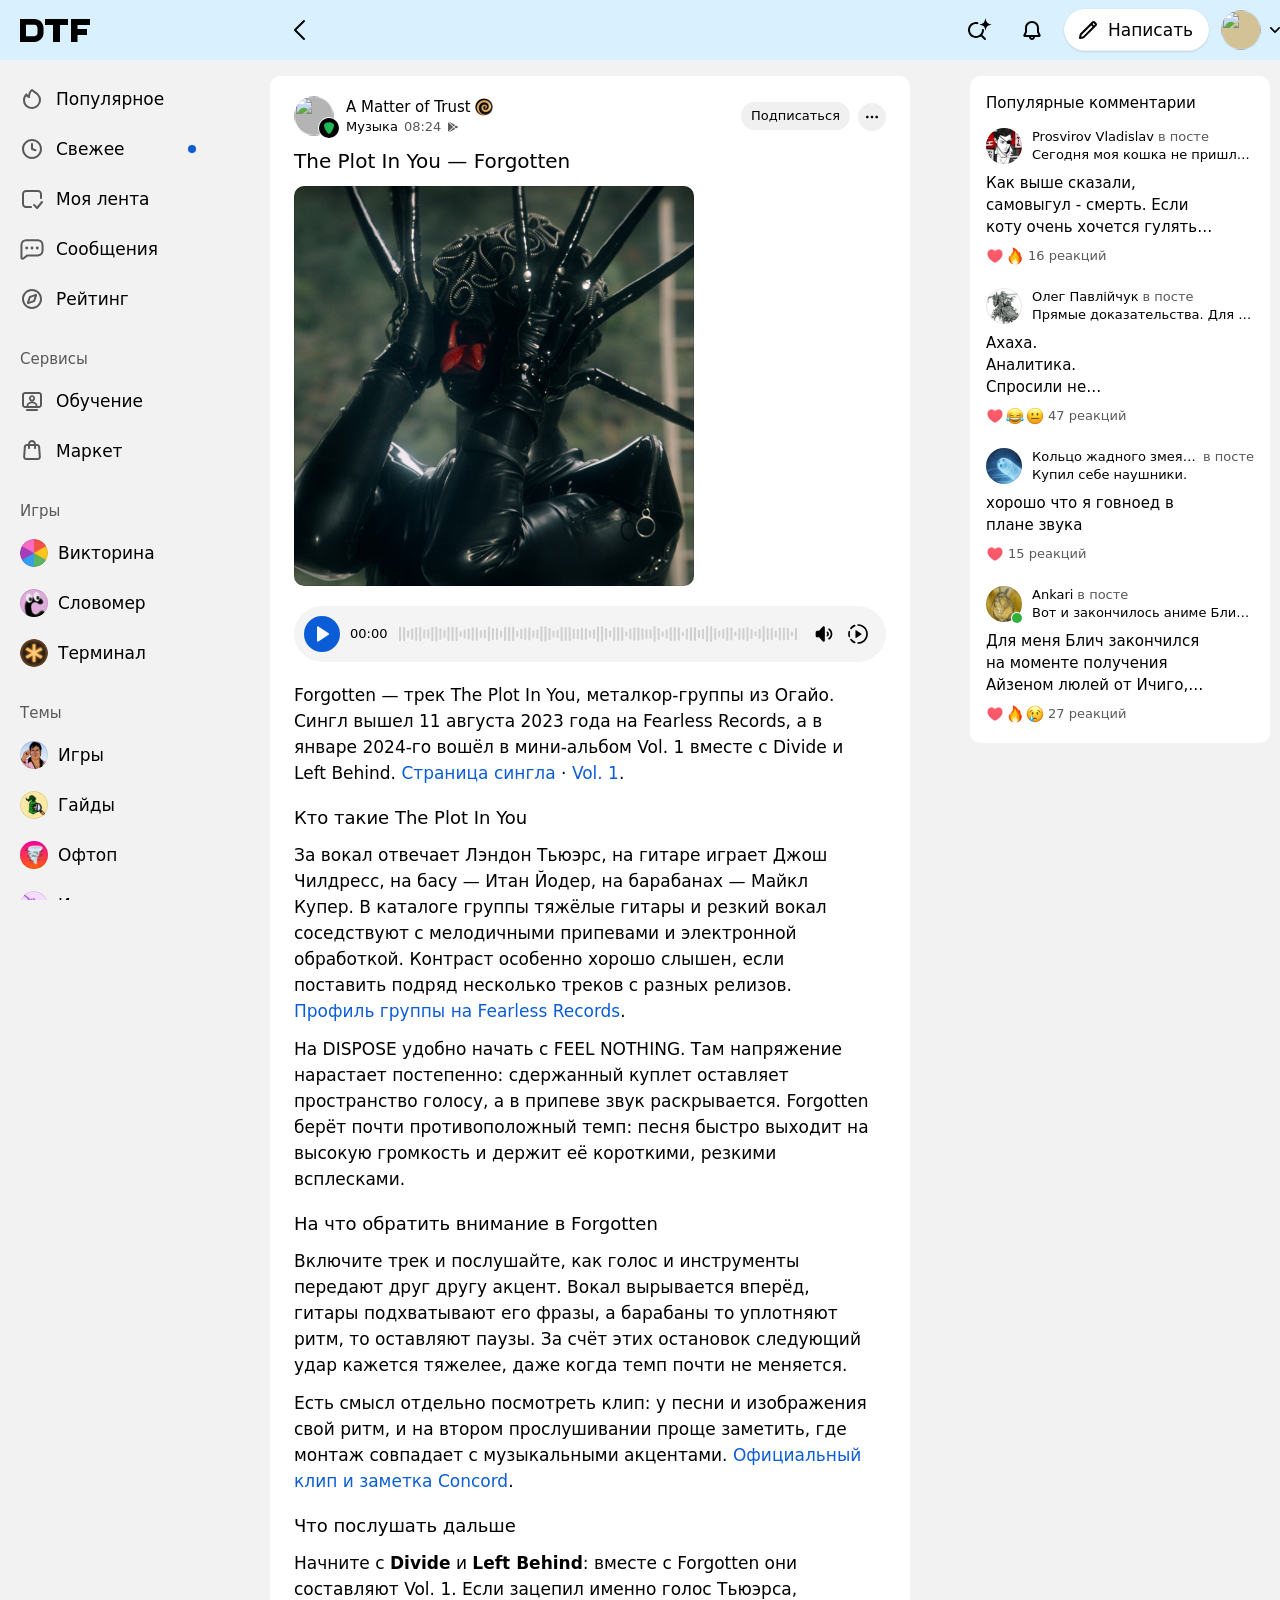
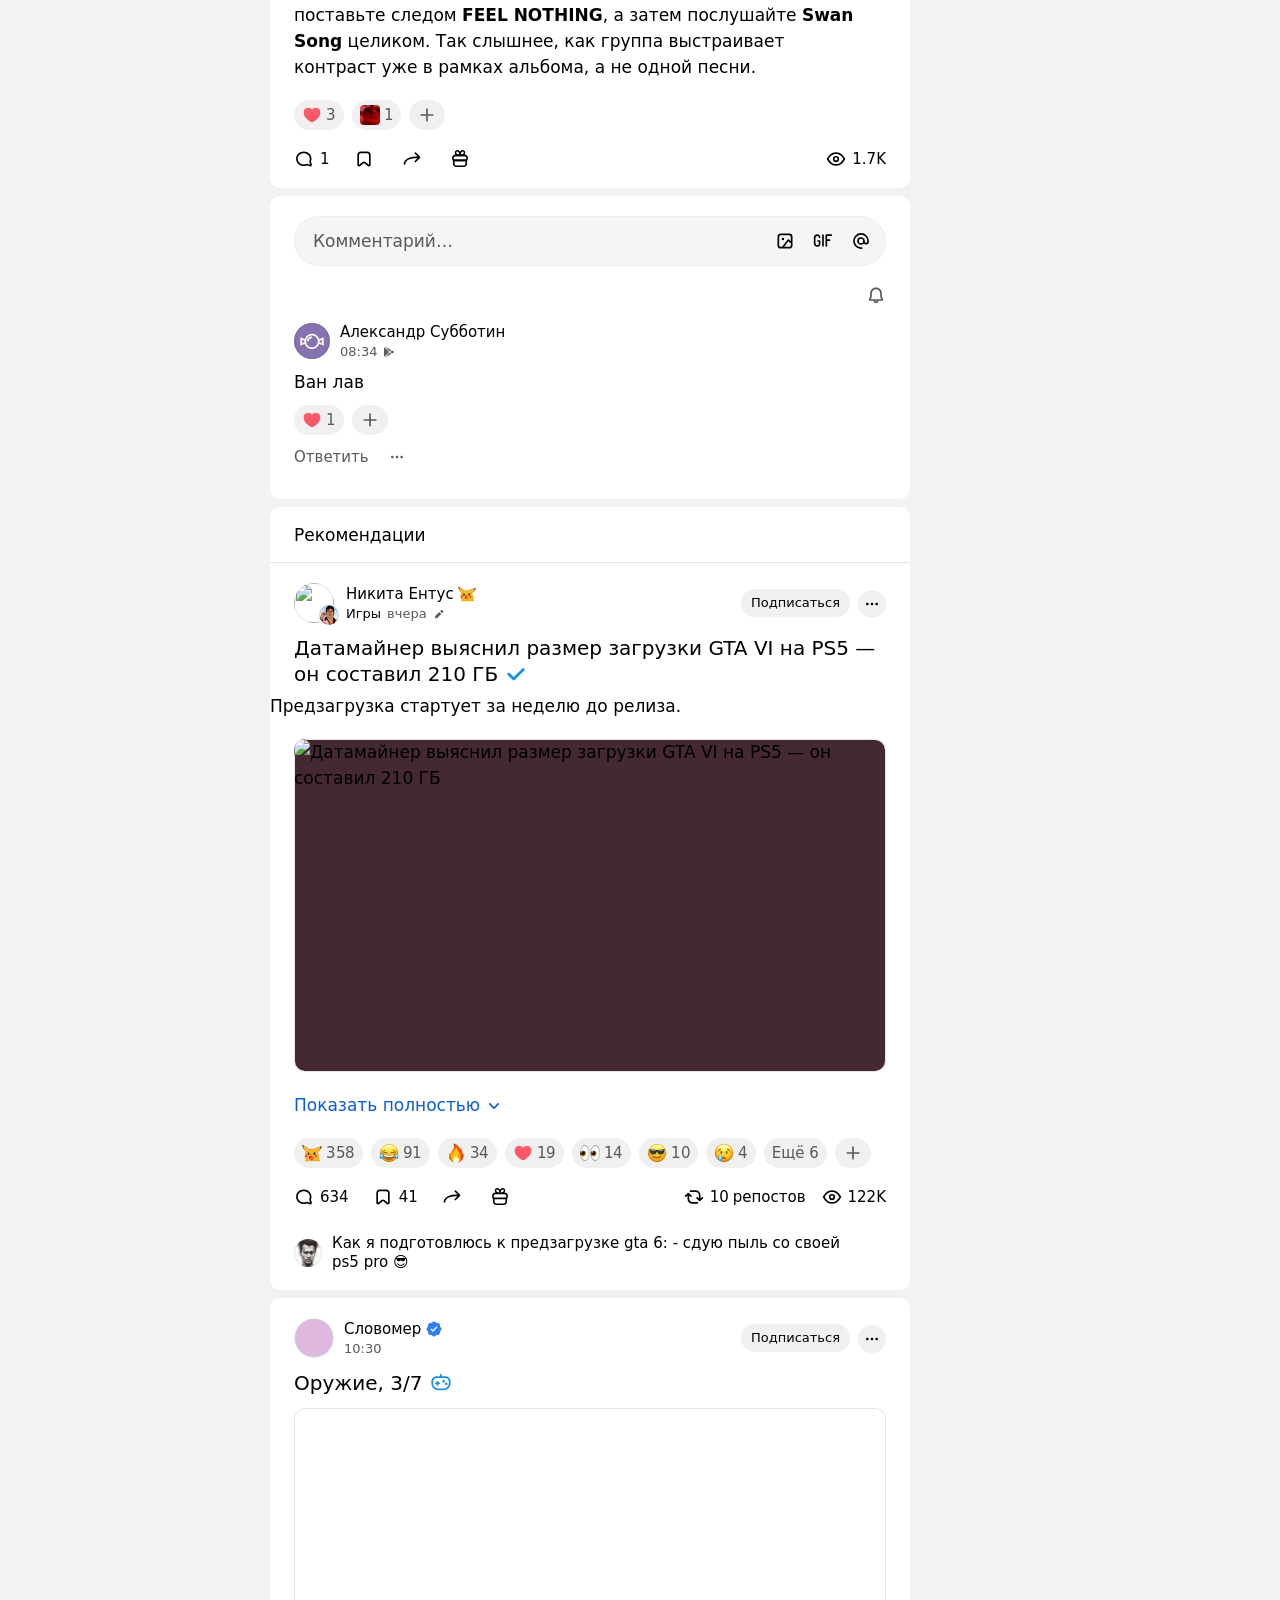
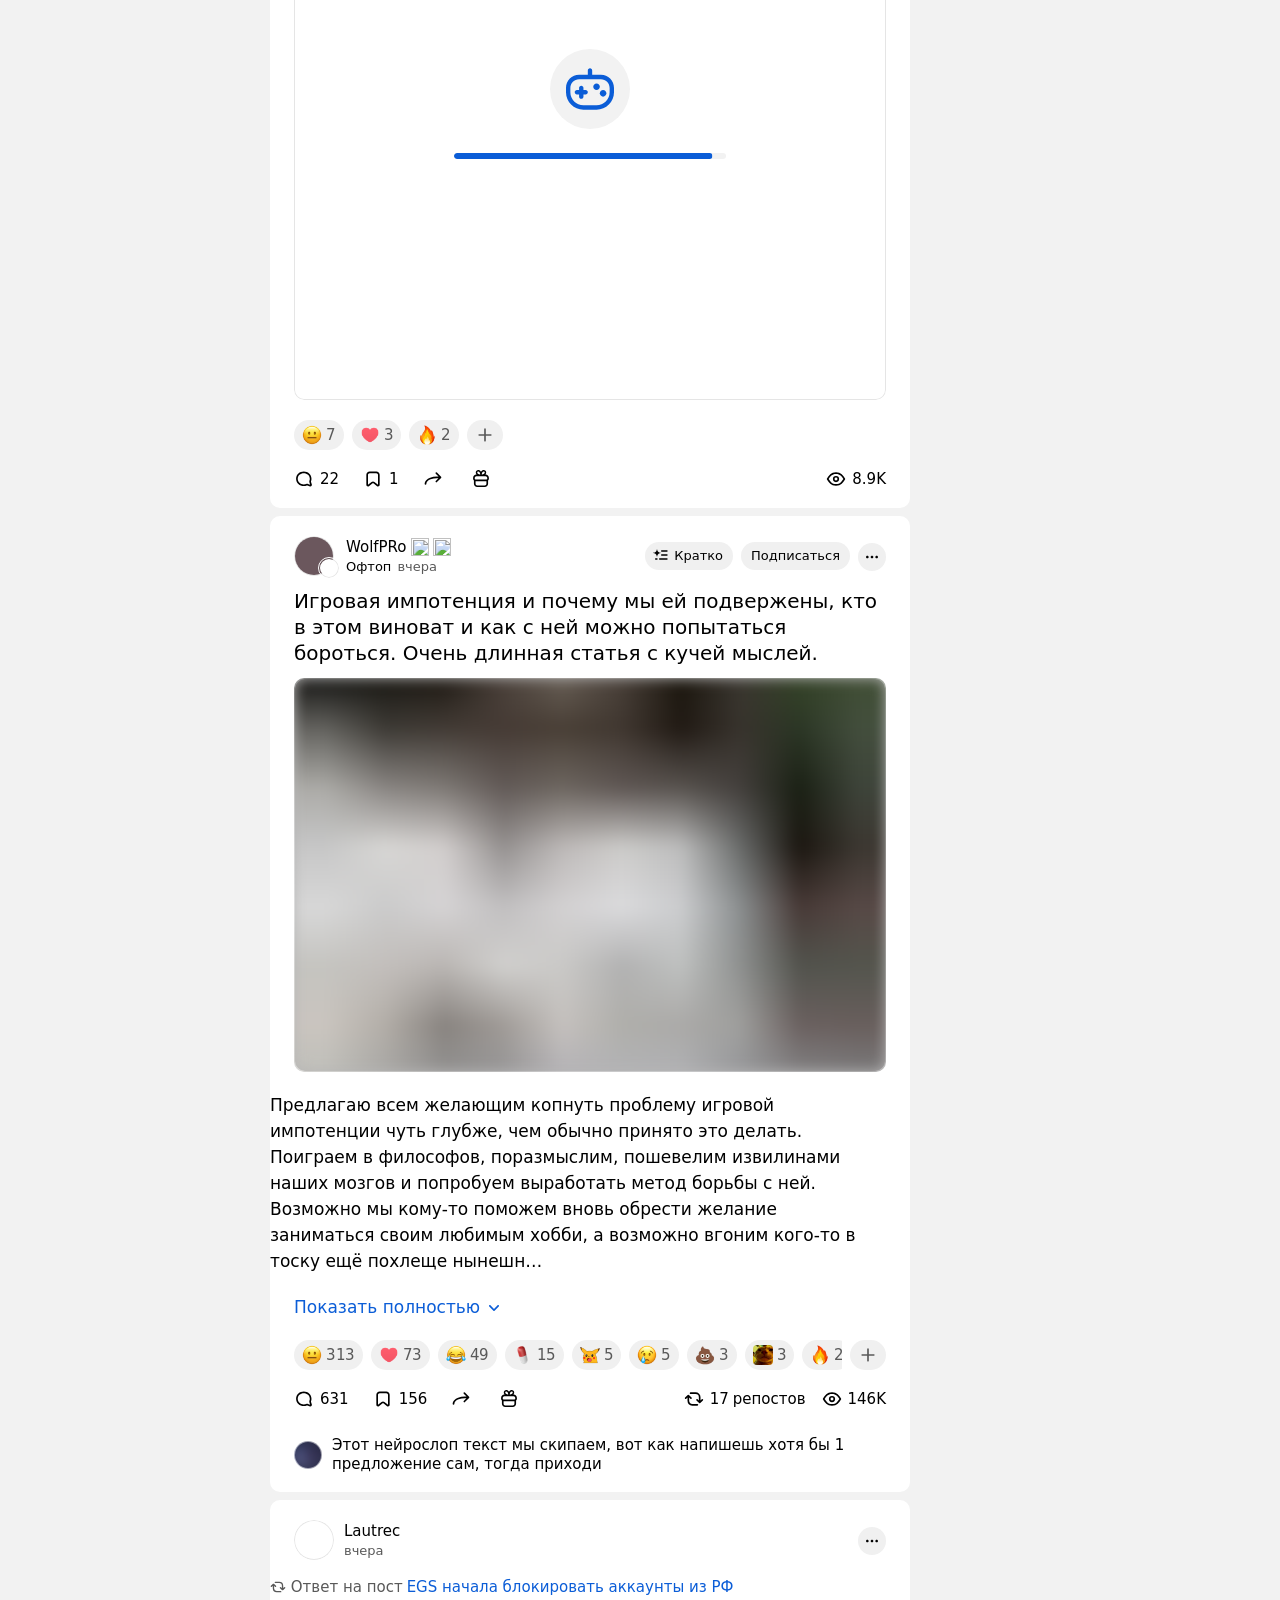
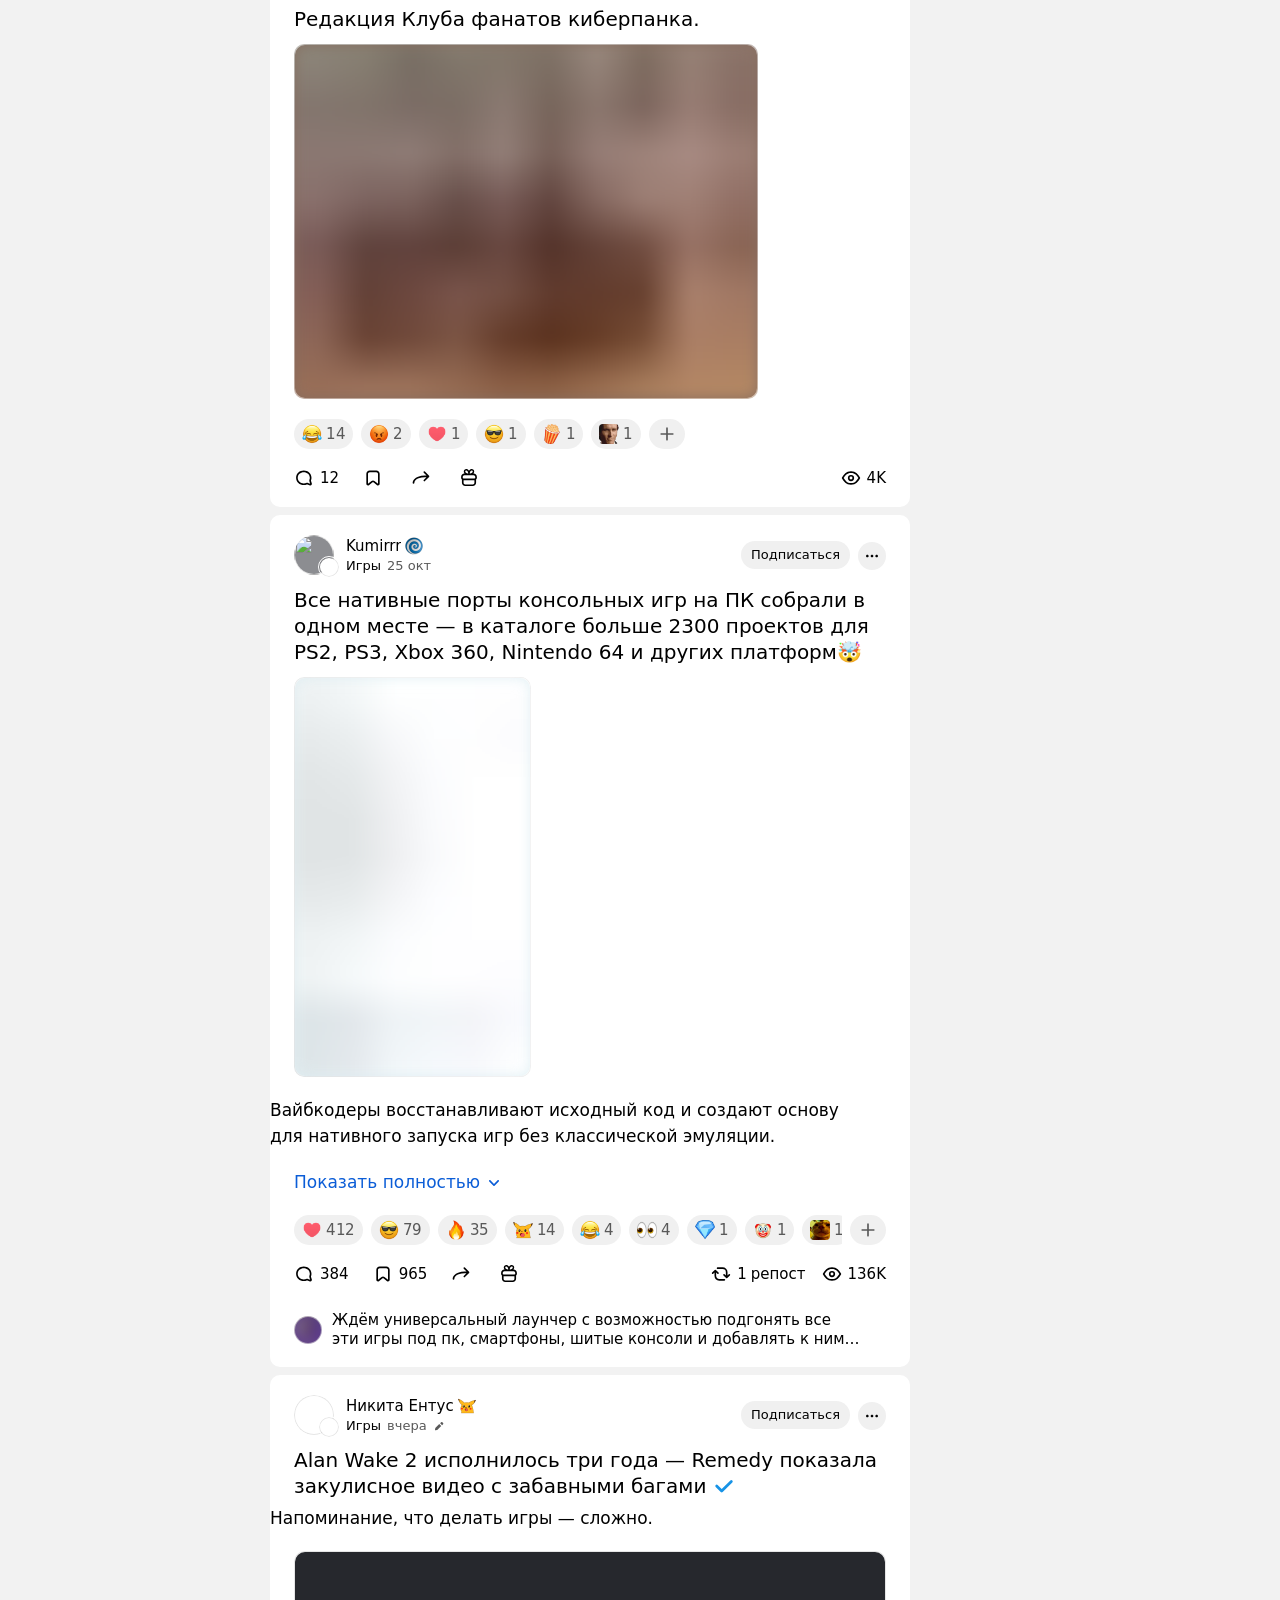
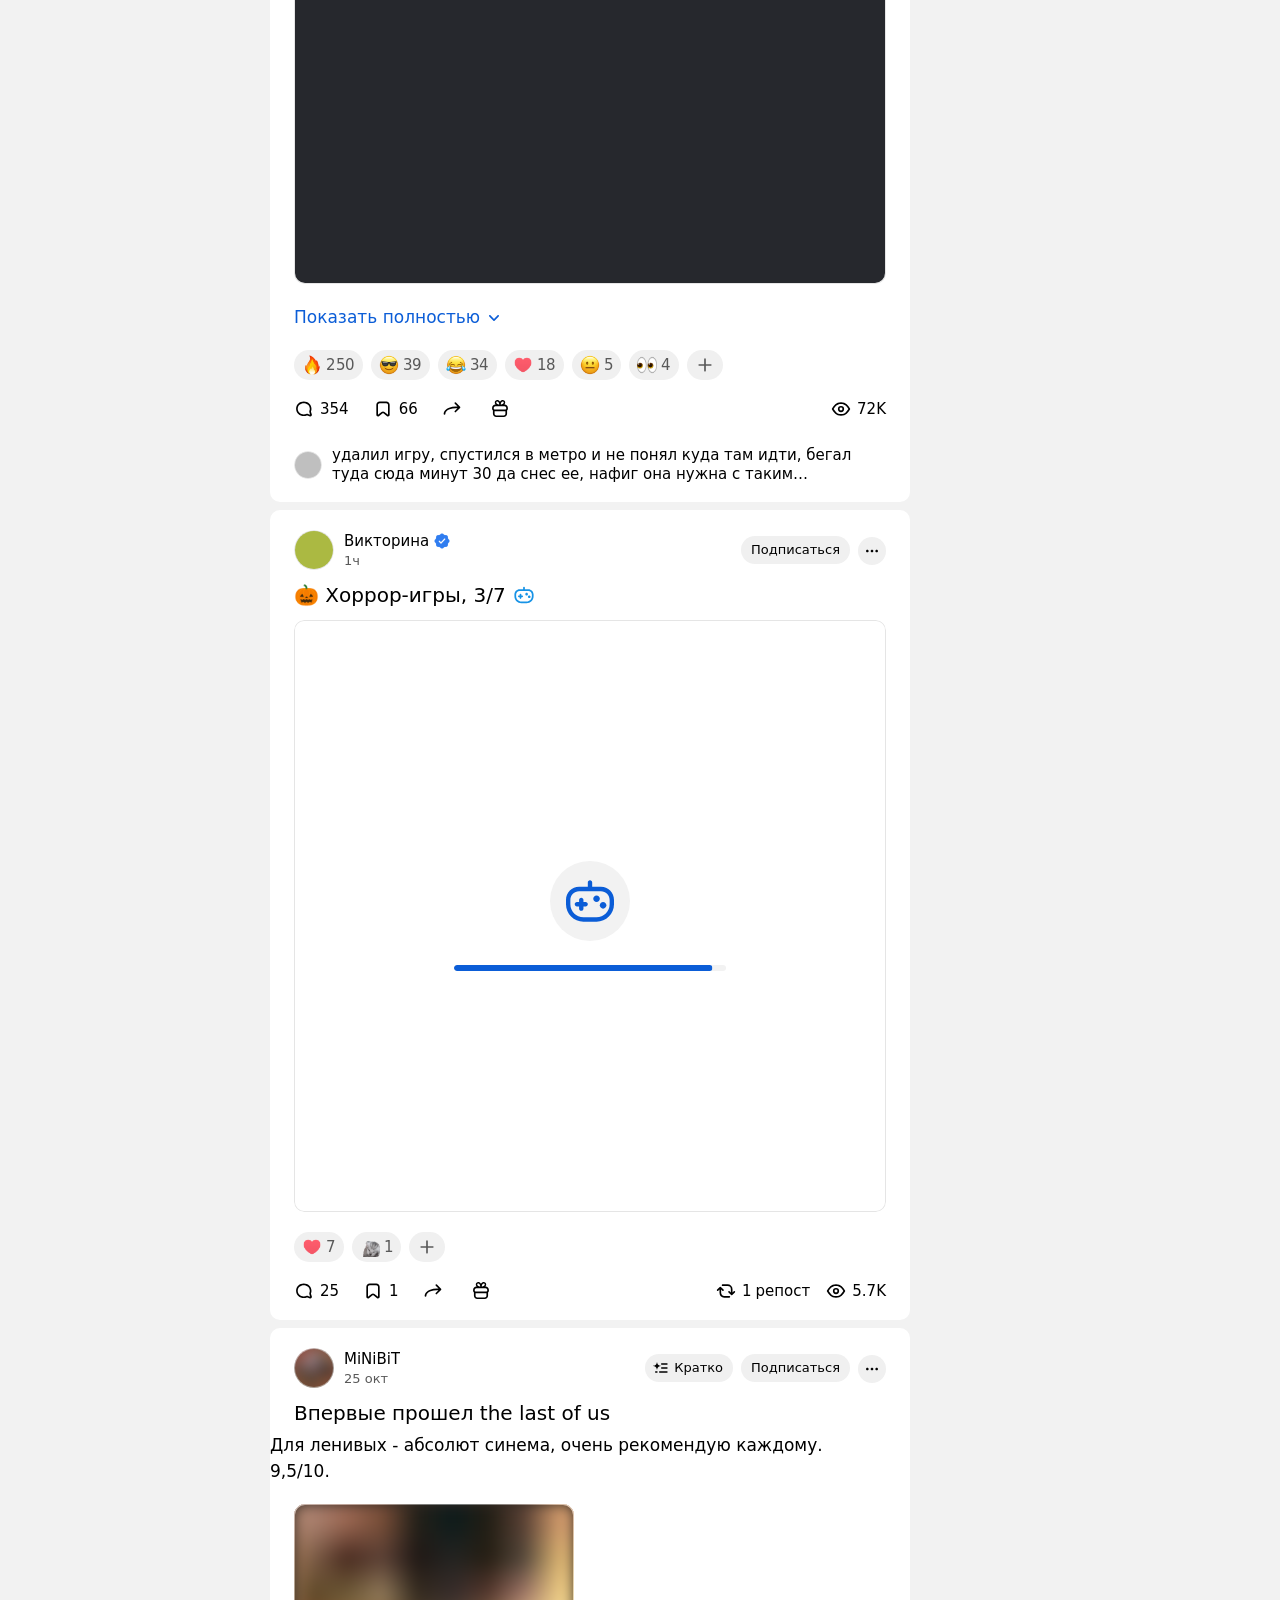
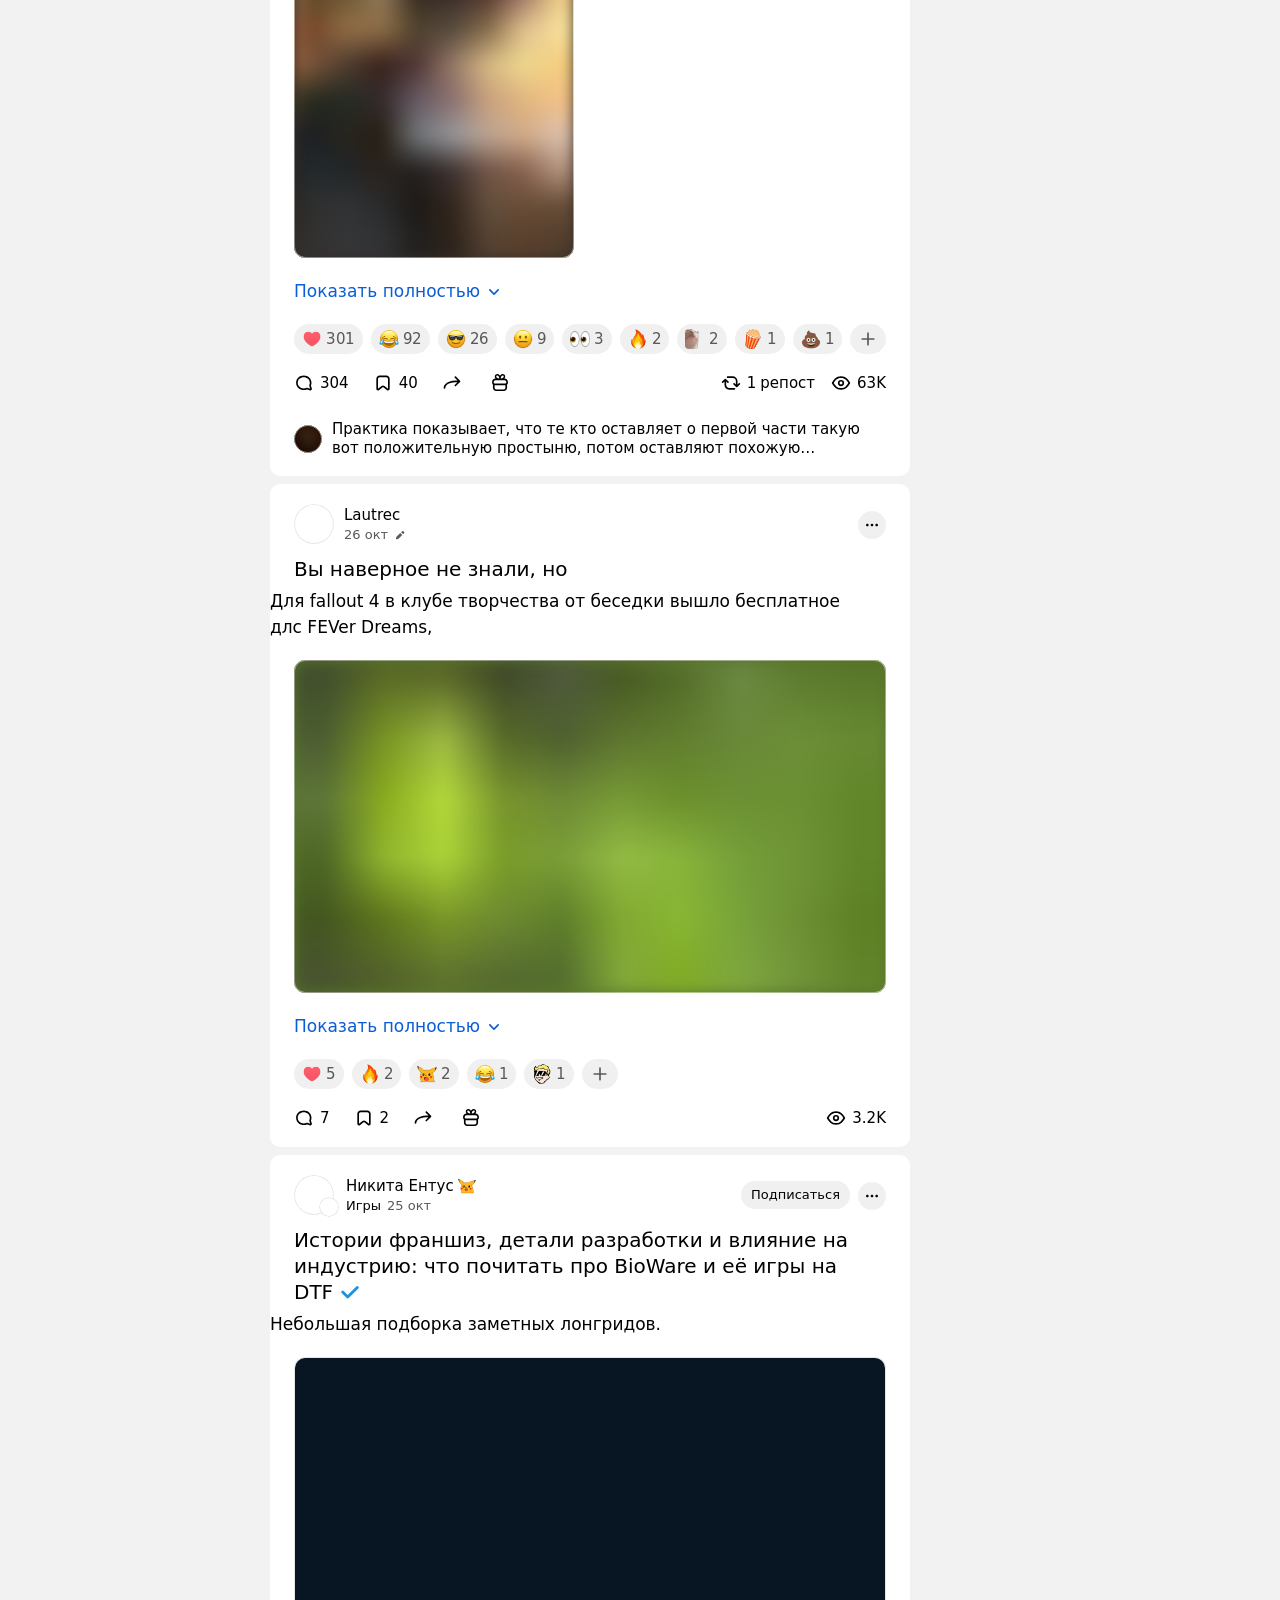
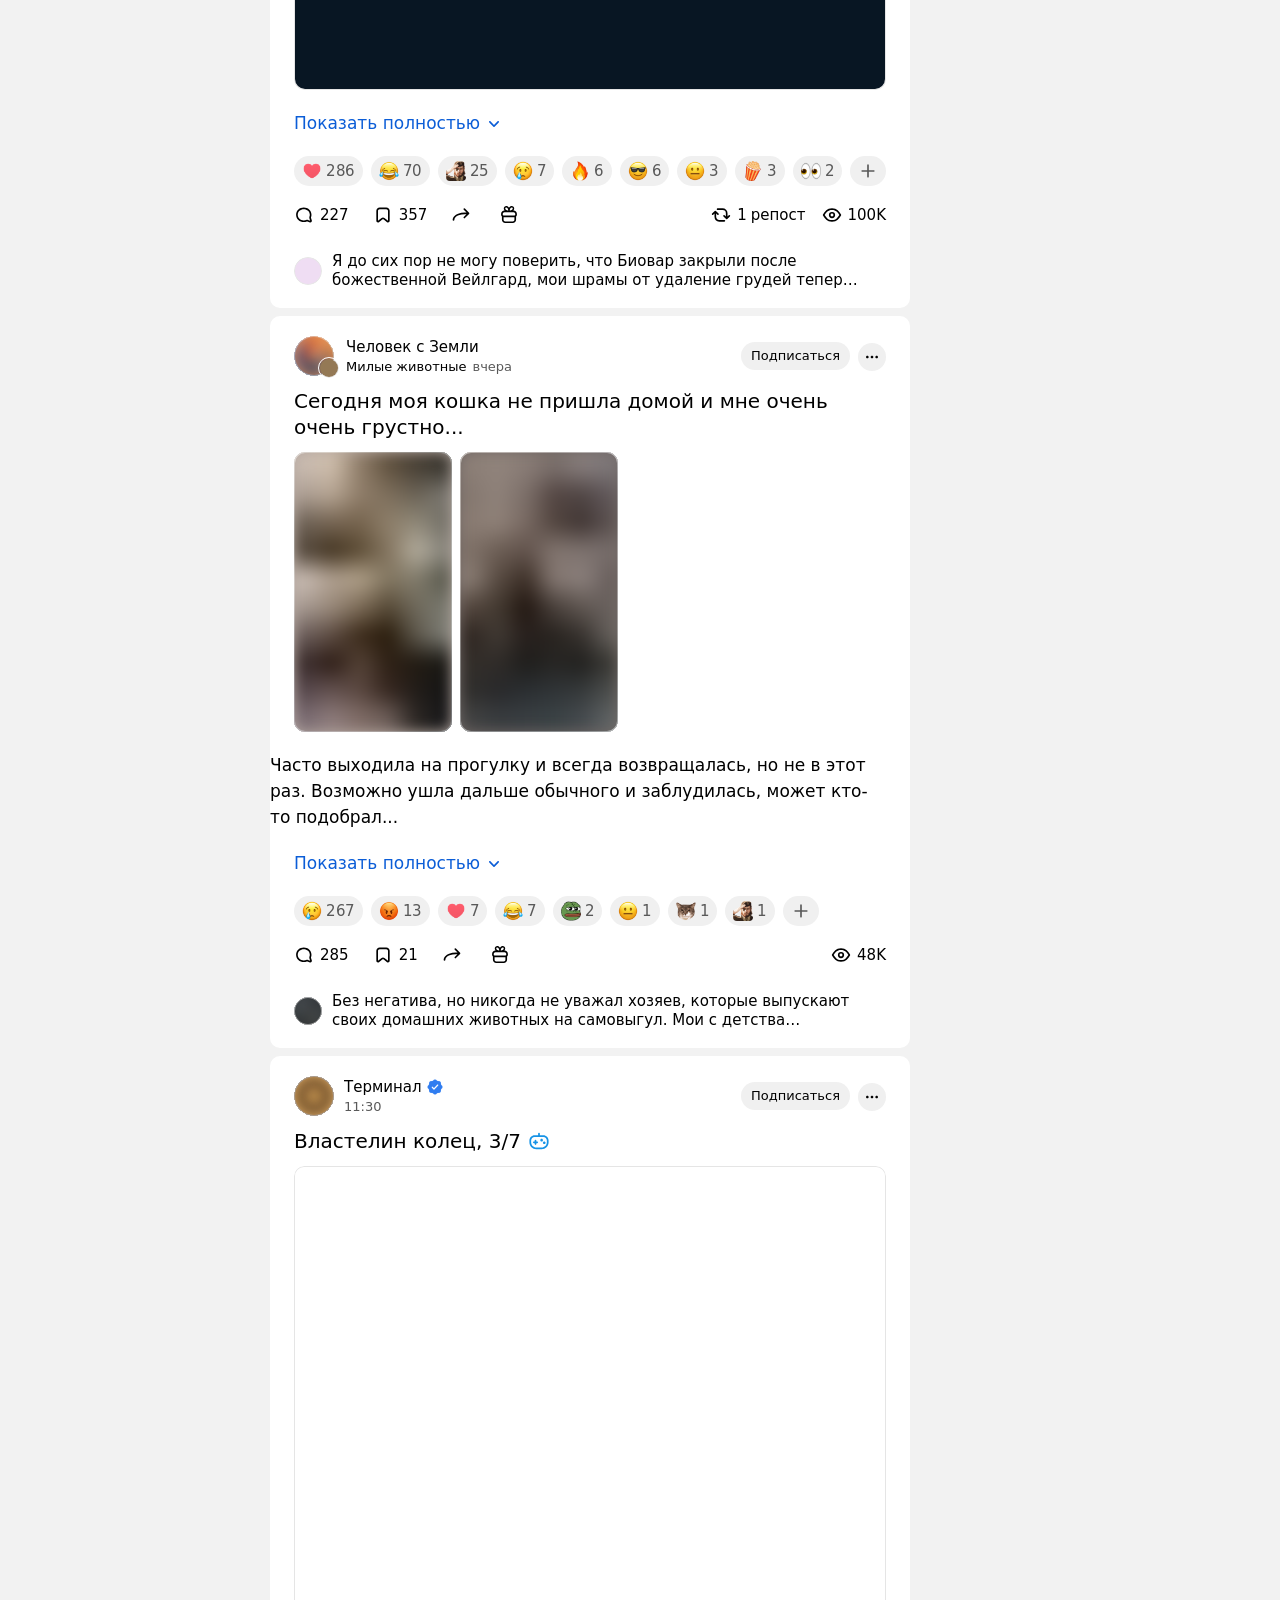
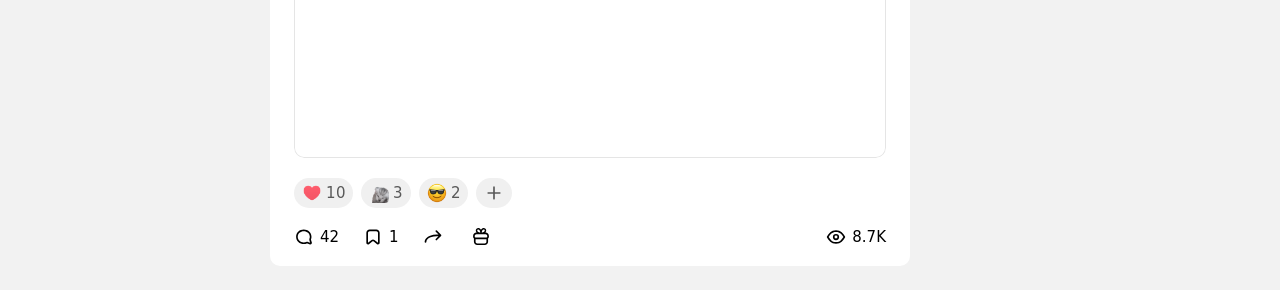
==== commit b24666b8: "Align post copy with the player left inset" ====
--- a/index.html
+++ b/index.html
@@ -58,7 +58,7 @@
 <link rel="apple-touch-startup-image" media="(device-width: 834px) and (device-height: 1112px) and (-webkit-device-pixel-ratio: 2) and (orientation: landscape)" href="https://dtf.ru/assets/apple-touch-startup-image-2224x1668.png">
 <link rel="apple-touch-startup-image" media="(device-width: 1024px) and (device-height: 1366px) and (-webkit-device-pixel-ratio: 2) and (orientation: portrait)" href="https://dtf.ru/assets/apple-touch-startup-image-2048x2732.png">
 <link rel="apple-touch-startup-image" media="(device-width: 1024px) and (device-height: 1366px) and (-webkit-device-pixel-ratio: 2) and (orientation: landscape)" href="https://dtf.ru/assets/apple-touch-startup-image-2732x2048.png">
-<link rel="manifest" href="https://dtf.ru/manifest.webmanifest" crossorigin="use-credentials" data-hid="manifest"><link rel="stylesheet" crossorigin="" href="assets/original/63.css"><title>The Plot In You — Forgotten — Музыка на DTF</title><meta name="theme-color" content="#D9F0FF"><meta name="apple-mobile-web-app-status-bar-style" content="#D9F0FF"><link rel="canonical" href="https://dtf.ru/music/5373890-lyapis-trubeckoi-evpatoriya"><meta property="vk:image" content="https://api.dtf.ru/v2.9/cover/vk/c/5373890/1793179934/cover.jpg"><meta property="og:locale" content="ru_RU"><meta property="og:description" content="The Plot In You — Forgotten — Музыка на DTF"><meta property="og:image:type" content="image/jpeg"><meta property="og:site_name" content="DTF"><meta property="og:image:width" content="600"><meta property="og:image:height" content="315"><meta name="twitter:card" content="summary_large_image"><meta property="og:url" content="https://dtf.ru/music/5373890-lyapis-trubeckoi-evpatoriya"><meta property="og:title" content="The Plot In You — Forgotten — Музыка на DTF"><meta name="description" content="The Plot In You — Forgotten — Музыка на DTF"><meta property="og:type" content="article"><meta property="og:image" content="https://api.dtf.ru/v2.9/cover/fb/c/5373890/1793179934/cover.jpg"><meta name="twitter:image" content="https://api.dtf.ru/v2.9/cover/tw/c/5373890/1793179934/cover.jpg"><meta name="author" content="A Matter of Trust"><link rel="stylesheet" crossorigin="" href="assets/original/62.css"><link rel="stylesheet" href="compact.css"></head>
+<link rel="manifest" href="https://dtf.ru/manifest.webmanifest" crossorigin="use-credentials" data-hid="manifest"><link rel="stylesheet" crossorigin="" href="assets/original/63.css"><title>The Plot In You — Forgotten — Музыка на DTF</title><meta name="theme-color" content="#D9F0FF"><meta name="apple-mobile-web-app-status-bar-style" content="#D9F0FF"><link rel="canonical" href="https://dtf.ru/music/5373890-lyapis-trubeckoi-evpatoriya"><meta property="vk:image" content="https://api.dtf.ru/v2.9/cover/vk/c/5373890/1793179934/cover.jpg"><meta property="og:locale" content="ru_RU"><meta property="og:description" content="The Plot In You — Forgotten — Музыка на DTF"><meta property="og:image:type" content="image/jpeg"><meta property="og:site_name" content="DTF"><meta property="og:image:width" content="600"><meta property="og:image:height" content="315"><meta name="twitter:card" content="summary_large_image"><meta property="og:url" content="https://dtf.ru/music/5373890-lyapis-trubeckoi-evpatoriya"><meta property="og:title" content="The Plot In You — Forgotten — Музыка на DTF"><meta name="description" content="The Plot In You — Forgotten — Музыка на DTF"><meta property="og:type" content="article"><meta property="og:image" content="https://api.dtf.ru/v2.9/cover/fb/c/5373890/1793179934/cover.jpg"><meta name="twitter:image" content="https://api.dtf.ru/v2.9/cover/tw/c/5373890/1793179934/cover.jpg"><meta name="author" content="A Matter of Trust"><link rel="stylesheet" crossorigin="" href="assets/original/62.css"><link rel="stylesheet" href="compact.css?v=post-padding"></head>
 
 <body data-font-family="Roboto" data-font-smoothing="Antialiased" class="app-loaded">
   <div id="app"><!--[--><div class="supbar supbar--top"><!----><!----></div><div class="bar bar--top"><div class="header"><!----><div class="header__layout"><div class="header__left"><a class="header__logo" href="https://dtf.ru/" data-router-link=""><!--[--><span><svg xmlns="http://www.w3.org/2000/svg" width="70" height="23" viewBox="0 0 70 23"><path fill-rule="evenodd" d="M0 0h14.5c5.014 0 9.001 3.984 9 8.883v5.234c0 4.899-3.986 8.883-9 8.883H0V0Zm14.5 17.216c1.749 0 3-1.39 3-3.099V8.883c0-1.712-1.252-3.1-3-3.1H6v11.433h8.5Z" clip-rule="evenodd"></path><path d="M25 6h8v17h7V6h8V0H25v6ZM70 6V0H51v23h6.5v-7H67v-6h-9.5V6H70Z"></path></svg></span><!--]--></a></div><div class="header__main"><button class="button button--size-l button--type-transparent button--icon-only button--circle button--rounded header__back-button" type="button" data-ripple="center"><svg class="icon icon--chevron_left_big" width="24" height="24"><use xlink:href="assets/sprite.svg#sprite-chevron_left_big"></use></svg></button><!----></div><div class="header__right"><button class="quick-search-button"><svg class="icon icon--search_enhanced" width="24" height="24"><use xlink:href="assets/sprite.svg#sprite-search_enhanced"></use></svg></button><!----><div class="bell"><button class="bell__button"><svg class="icon icon--bell bell__button-icon" width="24" height="24"><use xlink:href="assets/sprite.svg#sprite-bell"></use></svg><!----></button><!----></div><a href="https://dtf.ru/editor" class="" data-router-link="" data-gtm-click="[&quot;Header — Write&quot;]"><button class="button button--size-l button--type-secondary button--with-icon button--rounded" type="button"><svg class="icon icon--pen" width="24" height="24"><use xlink:href="assets/sprite.svg#sprite-pen"></use></svg>Написать</button></a><div class="account-button"><div class="account-button__inner"><div data-loaded="true" class="andropov-media andropov-media--rounded andropov-media--bordered andropov-media--has-preview andropov-image" style="aspect-ratio: 1.77778 / 1; width: 40px; height: 40px; max-width: none; --background-color: #d3c295;"><!----><picture><source srcset="https://leonardo.osnova.io/6f3c0dc0-ec00-59f8-ba7e-8bfe1bb2546a/-/scale_crop/72x72/-/format/webp/, assets/original/61.webp 2x" type="image/webp"><img src="https://leonardo.osnova.io/6f3c0dc0-ec00-59f8-ba7e-8bfe1bb2546a/-/scale_crop/72x72/" alt="" loading="lazy" width="40" height="40"></picture></div><svg class="icon icon--chevron_down" width="20" height="20"><use xlink:href="assets/sprite.svg#sprite-chevron_down"></use></svg></div><!----></div></div></div></div></div><div class="layout-wrapper"><div class="layout"><div class="aside aside--left"><div class="scrollable" data-overlayscrollbars-initialize="" data-overlayscrollbars="host"><div data-scrollable="" data-overlayscrollbars-viewport="scrollbarHidden overflowXHidden overflowYScroll" tabindex="-1" style="margin-right: 0px; margin-bottom: 0px; margin-left: 0px; top: 0px; right: auto; left: 0px; width: calc(100% + 0px); padding: 0px;"><!--[--><div class="RfG81WK4"><!--[--><div class="YZHyOA0P"><!----><div class="yGqw5m-Y"><!--[--><a href="https://dtf.ru/popular" class="z4vyLIzO" data-ripple="" data-router-link="" data-gtm-click="[&quot;Sidebar — Popular&quot;]"><!--[--><svg class="icon icon--feed Ye95fS5-" width="24" height="24"><use xlink:href="assets/sprite.svg#sprite-feed"></use></svg><div class="h1yHGAeJ"><span class="KGmVg20a">Популярное <!----></span><!----></div><!----><!--]--></a><a href="https://dtf.ru/new" class="z4vyLIzO" data-ripple="" data-router-link="" data-gtm-click="[&quot;Sidebar — New&quot;]"><!--[--><svg class="icon icon--clock Ye95fS5-" width="24" height="24"><use xlink:href="assets/sprite.svg#sprite-clock"></use></svg><div class="h1yHGAeJ"><span class="KGmVg20a">Свежее <!----></span><!----></div><div class="dot dot--size-large GVO1-Ln-"></div><!--]--></a><a href="https://dtf.ru/my" class="z4vyLIzO" data-ripple="" data-router-link="" data-gtm-click="[&quot;Sidebar — My&quot;]"><!--[--><svg class="icon icon--my_feed Ye95fS5-" width="24" height="24"><use xlink:href="assets/sprite.svg#sprite-my_feed"></use></svg><div class="h1yHGAeJ"><span class="KGmVg20a">Моя лента <!----></span><!----></div><!----><!--]--></a><a href="https://dtf.ru/m" class="z4vyLIzO" data-ripple="" data-router-link="" data-gtm-click="[&quot;Sidebar — Messenger&quot;]"><!--[--><svg class="icon icon--messenger Ye95fS5-" width="24" height="24"><use xlink:href="assets/sprite.svg#sprite-messenger"></use></svg><div class="h1yHGAeJ"><span class="KGmVg20a">Сообщения <!----></span><!----></div><!----><!--]--></a><a href="https://dtf.ru/discovery" class="z4vyLIzO" data-ripple="" data-router-link="" data-gtm-click="[&quot;Sidebar — Discovery&quot;]"><!--[--><svg class="icon icon--discovery Ye95fS5-" width="24" height="24"><use xlink:href="assets/sprite.svg#sprite-discovery"></use></svg><div class="h1yHGAeJ"><span class="KGmVg20a">Рейтинг <!----></span><!----></div><!----><!--]--></a><!--]--></div></div><div class="YZHyOA0P"><button class="_8iytsbXO OnF8GKVU" type="button" data-section="services"><span>Сервисы</span><span class="h6EBfzHf -ZZ1gSym" data-state="b"><span class="sPsHQ8tA" data-layer="a" aria-hidden="true"><!--[--><svg class="icon icon--chevron_right" width="16" height="16"><use xlink:href="assets/sprite.svg#sprite-chevron_right"></use></svg><!--]--></span><span class="sPsHQ8tA" data-layer="b" aria-hidden="false"><!--[--><svg class="icon icon--chevron_down" width="16" height="16"><use xlink:href="assets/sprite.svg#sprite-chevron_down"></use></svg><!--]--></span></span></button><div class="yGqw5m-Y"><!--[--><a to="https://edu.vc.ru" href="https://edu.vc.ru/" target="_blank" class="z4vyLIzO" data-ripple="" data-gtm-click="[&quot;Sidebar — Courses&quot;]"><svg class="icon icon--courses Ye95fS5-" width="24" height="24"><use xlink:href="assets/sprite.svg#sprite-courses"></use></svg><div class="h1yHGAeJ"><span class="KGmVg20a">Обучение <svg class="icon icon--arrow_up_right lsAuSw3k" width="16" height="16"><use xlink:href="assets/sprite.svg#sprite-arrow_up_right"></use></svg></span><!----></div><!----></a><a href="https://dtf.ru/store" class="z4vyLIzO" data-ripple="" data-router-link="" data-gtm-click="[&quot;Sidebar — Store&quot;]"><!--[--><svg class="icon icon--marketplace Ye95fS5-" width="24" height="24"><use xlink:href="assets/sprite.svg#sprite-marketplace"></use></svg><div class="h1yHGAeJ"><span class="KGmVg20a">Маркет <!----></span><!----></div><!----><!--]--></a><!--]--></div></div><!--]--><div class="YZHyOA0P"><button class="_8iytsbXO OnF8GKVU" type="button" data-section="games"><span>Игры</span><span class="h6EBfzHf -ZZ1gSym" data-state="b"><span class="sPsHQ8tA" data-layer="a" aria-hidden="true"><!--[--><svg class="icon icon--chevron_right" width="16" height="16"><use xlink:href="assets/sprite.svg#sprite-chevron_right"></use></svg><!--]--></span><span class="sPsHQ8tA" data-layer="b" aria-hidden="false"><!--[--><svg class="icon icon--chevron_down" width="16" height="16"><use xlink:href="assets/sprite.svg#sprite-chevron_down"></use></svg><!--]--></span></span></button><div class="yGqw5m-Y"><!--[--><a href="https://dtf.ru/quiz" class="z4vyLIzO" data-router-link="" data-gtm-click="[&quot;Sidebar — Quiz&quot;]"><!--[--><div data-loaded="true" class="andropov-media andropov-media--rounded andropov-media--bordered andropov-media--has-preview S2Ojm-FH andropov-image S2Ojm-FH" style="aspect-ratio:1;width:28px;height:28px;max-width:none;--background-color:#dddddd;"><!----><!--[--><picture><source srcset="assets/original/60.webp, assets/original/60.webp 2x" type="image/webp"><img src="https://leonardo.osnova.io/78a94f3c-7851-55e4-b52b-cec0a0007dd1/-/scale_crop/72x72/" alt="" loading="lazy" width="28" height="28"></picture><!--]--></div><div class="h1yHGAeJ">Викторина</div><!--]--></a><a href="https://dtf.ru/slovomer" class="z4vyLIzO" data-router-link="" data-gtm-click="[&quot;Sidebar — Slovomer&quot;]"><!--[--><div data-loaded="true" class="andropov-media andropov-media--rounded andropov-media--bordered andropov-media--has-preview S2Ojm-FH andropov-image S2Ojm-FH" style="aspect-ratio:1;width:28px;height:28px;max-width:none;--background-color:#dddddd;"><!----><!--[--><picture><source srcset="assets/original/59.webp, assets/original/59.webp 2x" type="image/webp"><img src="https://leonardo.osnova.io/654f51ce-0e09-59d6-8f57-673d896fc557/-/scale_crop/72x72/" alt="" loading="lazy" width="28" height="28"></picture><!--]--></div><div class="h1yHGAeJ">Словомер</div><!--]--></a><a href="https://dtf.ru/terminal" class="z4vyLIzO" data-router-link="" data-gtm-click="[&quot;Sidebar — TerminalBreach&quot;]"><!--[--><div data-loaded="true" class="andropov-media andropov-media--rounded andropov-media--bordered andropov-media--has-preview S2Ojm-FH andropov-image S2Ojm-FH" style="aspect-ratio:1;width:28px;height:28px;max-width:none;--background-color:#dddddd;"><!----><!--[--><picture><source srcset="assets/original/58.webp, assets/original/58.webp 2x" type="image/webp"><img src="https://leonardo.osnova.io/a2e9601b-1bf5-5b2b-af73-4f033f7e6639/-/scale_crop/72x72/" alt="" loading="lazy" width="28" height="28"></picture><!--]--></div><div class="h1yHGAeJ">Терминал</div><!--]--></a><!--]--></div></div><div class="YZHyOA0P"><button class="_8iytsbXO OnF8GKVU" type="button" data-section="topics"><span>Темы</span><span class="h6EBfzHf -ZZ1gSym" data-state="b"><span class="sPsHQ8tA" data-layer="a" aria-hidden="true"><!--[--><svg class="icon icon--chevron_right" width="16" height="16"><use xlink:href="assets/sprite.svg#sprite-chevron_right"></use></svg><!--]--></span><span class="sPsHQ8tA" data-layer="b" aria-hidden="false"><!--[--><svg class="icon icon--chevron_down" width="16" height="16"><use xlink:href="assets/sprite.svg#sprite-chevron_down"></use></svg><!--]--></span></span></button><div class="yGqw5m-Y"><!--[--><!--[--><a class="z4vyLIzO" href="https://dtf.ru/games" data-router-link=""><!--[--><div data-loaded="true" class="andropov-media andropov-media--rounded andropov-media--bordered andropov-media--has-preview S2Ojm-FH andropov-image S2Ojm-FH" style="aspect-ratio:1;width:28px;height:28px;max-width:none;--background-color:#fff;"><!----><!--[--><picture><source srcset="assets/original/57.webp, assets/original/57.webp 2x" type="image/webp"><img src="https://leonardo.osnova.io/e5348320-b11a-9419-fb85-f7b63e2de194/-/scale_crop/72x72/" alt="" loading="lazy" width="28" height="28"></picture><!--]--></div><div class="h1yHGAeJ">Игры</div><!--]--></a><a class="z4vyLIzO" href="https://dtf.ru/howto" data-router-link=""><!--[--><div data-loaded="true" class="andropov-media andropov-media--rounded andropov-media--bordered andropov-media--has-preview S2Ojm-FH andropov-image S2Ojm-FH" style="aspect-ratio:1;width:28px;height:28px;max-width:none;--background-color:#faeba3;"><!----><!--[--><picture><source srcset="assets/original/56.webp, assets/original/56.webp 2x" type="image/webp"><img src="https://leonardo.osnova.io/47a6c16b-ed6a-1847-a573-f27ab8c3dc07/-/scale_crop/72x72/" alt="" loading="lazy" width="28" height="28"></picture><!--]--></div><div class="h1yHGAeJ">Гайды</div><!--]--></a><a class="z4vyLIzO" href="https://dtf.ru/flood" data-router-link=""><!--[--><div data-loaded="true" class="andropov-media andropov-media--rounded andropov-media--bordered andropov-media--has-preview S2Ojm-FH andropov-image S2Ojm-FH" style="aspect-ratio:1;width:28px;height:28px;max-width:none;--background-color:#fff;"><!----><!--[--><picture><source srcset="assets/original/55.webp, assets/original/55.webp 2x" type="image/webp"><img src="https://leonardo.osnova.io/097c16c9-4459-5f8d-9da6-ce8e76831f3e/-/scale_crop/72x72/" alt="" loading="lazy" width="28" height="28"></picture><!--]--></div><div class="h1yHGAeJ">Офтоп</div><!--]--></a><a class="z4vyLIzO" href="https://dtf.ru/indie" data-router-link=""><!--[--><div data-loaded="true" class="andropov-media andropov-media--rounded andropov-media--bordered andropov-media--has-preview S2Ojm-FH andropov-image S2Ojm-FH" style="aspect-ratio:1;width:28px;height:28px;max-width:none;--background-color:#fff;"><!----><!--[--><picture><source srcset="assets/original/54.webp, assets/original/54.webp 2x" type="image/webp"><img src="https://leonardo.osnova.io/044c3d8c-3200-4bdc-c4e3-40e99fec6777/-/scale_crop/72x72/" alt="" loading="lazy" width="28" height="28"></picture><!--]--></div><div class="h1yHGAeJ">Инди</div><!--]--></a><a class="z4vyLIzO" href="https://dtf.ru/neuralart" data-router-link=""><!--[--><div data-loaded="true" class="andropov-media andropov-media--rounded andropov-media--bordered andropov-media--has-preview S2Ojm-FH andropov-image S2Ojm-FH" style="aspect-ratio:1;width:28px;height:28px;max-width:none;--background-color:#d5d3cd;"><div class="andropov-media__thumbnail" style="background-image:url([data-uri]);"></div><!--[--><picture><source srcset="assets/original/53.webp, assets/original/53.webp 2x" type="image/webp"><img src="https://leonardo.osnova.io/88c3546d-db16-5d45-a8ee-5949e45d4028/-/scale_crop/72x72/" alt="" loading="lazy" width="28" height="28"></picture><!--]--></div><div class="h1yHGAeJ">НейроИскусство</div><!--]--></a><a class="z4vyLIzO" href="https://dtf.ru/muzposting" data-router-link=""><!--[--><div data-loaded="true" class="andropov-media andropov-media--rounded andropov-media--bordered andropov-media--has-preview S2Ojm-FH andropov-image S2Ojm-FH" style="aspect-ratio:1;width:28px;height:28px;max-width:none;--background-color:#bc362a;"><div class="andropov-media__thumbnail" style="background-image:url([data-uri]);"></div><!--[--><picture><source srcset="assets/original/52.webp, assets/original/52.webp 2x" type="image/webp"><img src="https://leonardo.osnova.io/fc1c9f9c-ab62-5bb1-b0bb-5674eb3502b2/-/scale_crop/72x72/" alt="" loading="lazy" width="28" height="28"></picture><!--]--></div><div class="h1yHGAeJ">Ночной музпостинг</div><!--]--></a><a class="z4vyLIzO" href="https://dtf.ru/cinema" data-router-link=""><!--[--><div data-loaded="true" class="andropov-media andropov-media--rounded andropov-media--bordered andropov-media--has-preview S2Ojm-FH andropov-image S2Ojm-FH" style="aspect-ratio:1;width:28px;height:28px;max-width:none;--background-color:#fbe4cc;"><!----><!--[--><picture><source srcset="assets/original/51.webp, assets/original/51.webp 2x" type="image/webp"><img src="https://leonardo.osnova.io/5d198df0-3ba4-6837-b9c3-ac8c04fb9181/-/scale_crop/72x72/" alt="" loading="lazy" width="28" height="28"></picture><!--]--></div><div class="h1yHGAeJ">Кино и сериалы</div><!--]--></a><a class="z4vyLIzO" href="https://dtf.ru/craft" data-router-link=""><!--[--><div data-loaded="true" class="andropov-media andropov-media--rounded andropov-media--bordered andropov-media--has-preview S2Ojm-FH andropov-image S2Ojm-FH" style="aspect-ratio:1;width:28px;height:28px;max-width:none;--background-color:#d8d2ab;"><!----><!--[--><picture><source srcset="assets/original/50.webp, assets/original/50.webp 2x" type="image/webp"><img src="https://leonardo.osnova.io/34be5067-2cdf-2eb3-d9af-415abb861967/-/scale_crop/72x72/" alt="" loading="lazy" width="28" height="28"></picture><!--]--></div><div class="h1yHGAeJ">Творчество</div><!--]--></a><a class="z4vyLIzO RCt5iwch" href="https://dtf.ru/music" data-router-link=""><!--[--><div data-loaded="true" class="andropov-media andropov-media--rounded andropov-media--bordered andropov-media--has-preview S2Ojm-FH andropov-image S2Ojm-FH" style="aspect-ratio:1;width:28px;height:28px;max-width:none;--background-color:#1bbb53;"><!----><!--[--><picture><source srcset="assets/original/49.webp, assets/original/49.webp 2x" type="image/webp"><img src="https://leonardo.osnova.io/1c00b5aa-00e4-5c78-a8ee-107725c1dcaf/-/scale_crop/72x72/" alt="" loading="lazy" width="28" height="28"></picture><!--]--></div><div class="h1yHGAeJ">Музыка</div><!--]--></a><a class="z4vyLIzO" href="https://dtf.ru/avi" data-router-link=""><!--[--><div data-loaded="true" class="andropov-media andropov-media--rounded andropov-media--bordered andropov-media--has-preview S2Ojm-FH andropov-image S2Ojm-FH" style="aspect-ratio:1;width:28px;height:28px;max-width:none;--background-color:#dcebfb;"><!----><!--[--><picture><source srcset="assets/original/48.webp, assets/original/48.webp 2x" type="image/webp"><img src="https://leonardo.osnova.io/fac10315-1c6f-4dd0-1f7c-8fdd394acdad/-/scale_crop/72x72/" alt="" loading="lazy" width="28" height="28"></picture><!--]--></div><div class="h1yHGAeJ">Видео</div><!--]--></a><!--]--><div class="z4vyLIzO"><svg class="icon icon--chevron_down Ye95fS5-" width="24" height="24"><use xlink:href="assets/sprite.svg#sprite-chevron_down"></use></svg><div class="h1yHGAeJ">Показать все</div></div><!--]--></div></div><div class="YZHyOA0P"><button class="_8iytsbXO OnF8GKVU" type="button" data-section="footer"><span>DTF</span><span class="h6EBfzHf -ZZ1gSym" data-state="b"><span class="sPsHQ8tA" data-layer="a" aria-hidden="true"><!--[--><svg class="icon icon--chevron_right" width="16" height="16"><use xlink:href="assets/sprite.svg#sprite-chevron_right"></use></svg><!--]--></span><span class="sPsHQ8tA" data-layer="b" aria-hidden="false"><!--[--><svg class="icon icon--chevron_down" width="16" height="16"><use xlink:href="assets/sprite.svg#sprite-chevron_down"></use></svg><!--]--></span></span></button><div class="yGqw5m-Y"><!--[--><a href="https://dtf.ru/team/4124171-skonchalsya-avtor-dtf-sergei-granger-mihailenko" class="z4vyLIzO" data-router-link="" data-gtm-click="[&quot;Sidebar — Granger&quot;]"><!--[--><img src="assets/original/47.png" class="olNIAiVI tqBKM7YQ"><div class="h1yHGAeJ">Granger <div class="UDdce2cG">1990 - 2025</div></div><!--]--></a><a href="https://dtf.ru/about" class="z4vyLIzO" data-router-link="" data-gtm-click="[&quot;Sidebar — About&quot;]"><!--[--><svg class="icon icon--info Ye95fS5-" width="24" height="24"><use xlink:href="assets/sprite.svg#sprite-info"></use></svg><div class="h1yHGAeJ">О проекте <!----></div><!--]--></a><a href="https://dtf.ru/rules" class="z4vyLIzO" data-router-link="" data-gtm-click="[&quot;Sidebar — Rules&quot;]"><!--[--><svg class="icon icon--rules Ye95fS5-" width="24" height="24"><use xlink:href="assets/sprite.svg#sprite-rules"></use></svg><div class="h1yHGAeJ">Правила <!----></div><!--]--></a><a href="https://dtf.ru/ads" class="z4vyLIzO" data-router-link="" data-gtm-click="[&quot;Sidebar — Ad&quot;]"><!--[--><svg class="icon icon--star Ye95fS5-" width="24" height="24"><use xlink:href="assets/sprite.svg#sprite-star"></use></svg><div class="h1yHGAeJ">Реклама <!----></div><!--]--></a><!--]--><div class="z4vyLIzO fPXbfXAb"><svg class="icon icon--sun Ye95fS5-" width="24" height="24"><use xlink:href="assets/sprite.svg#sprite-sun"></use></svg><div class="h1yHGAeJ">Светлая тема</div></div><div class="sidebar-apps-promo"><a class="sidebar-apps-promo__qr-link" href="https://dtf.ru/apps" data-router-link=""><!--[--><span class="sidebar-apps-promo__qr" aria-hidden="true"></span><!--]--></a><p class="sidebar-apps-promo__text">QR-код для установки наших приложений.</p><div class="sidebar-apps-promo__stores"><!--[--><a class="sidebar-apps-promo__store" href="https://apps.apple.com/app/apple-store/id1190484578?pt=106436823&amp;mt=8&amp;ct=pwa-menu" target="_blank" rel="noopener noreferrer"><svg class="icon icon--apple" width="24" height="24"><use xlink:href="assets/sprite.svg#sprite-apple"></use></svg></a><a class="sidebar-apps-promo__store" href="https://play.google.com/store/apps/details?id=ru.cmtt.dtf&amp;utm_source=pwa&amp;utm_medium=menu" target="_blank" rel="noopener noreferrer"><svg class="icon icon--google_play" width="24" height="24"><use xlink:href="assets/sprite.svg#sprite-google_play"></use></svg></a><a class="sidebar-apps-promo__store" href="https://appgallery.huawei.com/app/C101538015" target="_blank" rel="noopener noreferrer"><svg class="icon icon--app_gallery" width="24" height="24"><use xlink:href="assets/sprite.svg#sprite-app_gallery"></use></svg></a><a class="sidebar-apps-promo__store" href="https://www.rustore.ru/catalog/app/ru.cmtt.dtf" target="_blank" rel="noopener noreferrer"><svg class="icon icon--ru_store" width="24" height="24"><use xlink:href="assets/sprite.svg#sprite-ru_store"></use></svg></a><!--]--></div></div><p class="Mb79zeAm">Мы используем<br><a href="https://dtf.ru/rules-recommendations" target="_blank" rel="noopener">рекомендации.</a></p></div></div></div><!--]--></div><div class="os-scrollbar os-scrollbar-horizontal os-theme-custom os-scrollbar-auto-hide os-scrollbar-handle-interactive os-scrollbar-cornerless os-scrollbar-unusable os-scrollbar-auto-hide-hidden" style="--os-viewport-percent: 1; --os-scroll-direction: 0;"><div class="os-scrollbar-track"><div class="os-scrollbar-handle"></div></div></div><div class="os-scrollbar os-scrollbar-vertical os-theme-custom os-scrollbar-auto-hide os-scrollbar-handle-interactive os-scrollbar-visible os-scrollbar-cornerless os-scrollbar-auto-hide-hidden" style="--os-viewport-percent: 0.4449; --os-scroll-direction: 0;"><div class="os-scrollbar-track"><div class="os-scrollbar-handle"></div></div></div></div></div><div class="view"><button type="button" class="scroll-next-button" data-gtm-click="[&quot;Scroll To Next Island&quot;]"><svg class="icon icon--chevron_down scroll-next-button__icon" width="20" height="20"><use xlink:href="assets/sprite.svg#sprite-chevron_down"></use></svg></button><!----><!----><div class="entry"><div class="content" data-scroll-island=""><!----><div></div><div class="content-header"><div class="author author--with-sticker" style="--v41cb4c68: 40px;"><a class="author__avatar" href="https://dtf.ru/id1841422" data-router-link="" data-gtm-click="[&quot;Post — Avatar&quot;,{&quot;Location&quot;:&quot;post&quot;}]"><div data-loaded="true" class="andropov-media andropov-media--rounded andropov-media--bordered andropov-media--has-preview andropov-image" style="aspect-ratio: 1.53322 / 1; width: 40px; height: 40px; max-width: none; --background-color: #b4b4b4;"><div class="andropov-media__thumbnail" style="background-image: url(&quot;[data-uri]&quot;);"></div><picture><source srcset="https://leonardo.osnova.io/8f5581d1-ffa2-5890-8386-4792f831ac88/-/scale_crop/72x72/-/format/webp/, assets/original/46.webp 2x" type="image/webp"><img src="https://leonardo.osnova.io/8f5581d1-ffa2-5890-8386-4792f831ac88/-/scale_crop/72x72/" alt="" loading="lazy" width="40" height="40"></picture></div></a><a class="author__avatar-sticker" href="https://dtf.ru/music" data-router-link="" data-gtm-click="[&quot;Post — Topic&quot;,{&quot;FromSticker&quot;:true,&quot;Location&quot;:&quot;post&quot;}]"><div data-loaded="true" class="andropov-media andropov-media--rounded andropov-media--bordered andropov-media--has-preview andropov-image" style="aspect-ratio: 1 / 1; width: 20px; height: 20px; max-width: none; --background-color: #1bbb53;"><!----><picture><source srcset="assets/original/49.webp, assets/original/49.webp 2x" type="image/webp"><img src="https://leonardo.osnova.io/1c00b5aa-00e4-5c78-a8ee-107725c1dcaf/-/scale_crop/72x72/" alt="" loading="lazy" width="20" height="20"></picture></div></a><div class="author__main"><a class="author__name" href="https://dtf.ru/id1841422" data-router-link="" data-link-preview="subsite" data-link-preview-source="Post" data-gtm-click="[&quot;Post — Author&quot;,{&quot;Location&quot;:&quot;post&quot;}]">A Matter of Trust</a><div class="user-showcase"><div class="user-showcase__item"><img loading="lazy" width="18" height="18" src="assets/original/45.png" title="Стрик 365 дней" data-user-showcase-item-key="collectible:achievement" data-user-showcase-item-context="3361666"></div></div></div><div class="author__details"><a class="content-header__topic" href="https://dtf.ru/music" data-router-link="" data-link-preview="subsite" data-link-preview-source="Post" data-gtm-click="[&quot;Post — Topic&quot;,{&quot;Location&quot;:&quot;post&quot;}]">Музыка</a><a class="noshrink" href="https://dtf.ru/music/5373890-lyapis-trubeckoi-evpatoriya" data-router-link="" data-gtm-click="[&quot;Post — Date&quot;,{&quot;Location&quot;:&quot;post&quot;}]"><time title="28.10.2026 в 8:24" datetime="2026-10-28T04:24:24.000Z">08:24</time></a><!----><!----><a class="app-source-icon" href="https://dtf.ru/apps" data-router-link=""><svg class="icon icon--google_play_bw" width="12" height="12"><use xlink:href="assets/sprite.svg#sprite-google_play_bw"></use></svg></a></div></div><div class="content-header__actions"><!----><!----><button class="button button--size-s button--type-minimal button--rounded" type="button"><!---->Подписаться</button><div class="etc content__etc" data-gtm-click="[&quot;Post — More&quot;,{&quot;Location&quot;:&quot;post&quot;}]"><button class="icon-button icon-button--filled icon-button--fixed" type="button" style="width: 28px; height: 28px;"><svg class="icon icon--dots" width="16" height="16"><use xlink:href="assets/sprite.svg#sprite-dots"></use></svg></button></div></div></div><!----><div class="content__body"><h1 class="content-title"><span>The Plot In You — Forgotten <!----></span></h1><!----><article class="content__blocks"><figure class="block-wrapper block-wrapper--media"><div class="block-wrapper__content"><!----><div class="block-media"><div data-loaded="true" class="andropov-media andropov-media--rounded andropov-media--bordered andropov-media--has-preview andropov-image andropov-image--zoom" style="aspect-ratio: 1 / 1; width: 400px; max-width: 100%; --background-color: #cd544a; --border-radius: 10px;"><div class="andropov-media__thumbnail" style="background-image: url(&quot;[data-uri]&quot;);"></div><picture><img src="assets/forgotten-cover.png" alt="The Plot In You — Forgotten" width="400" height="400" style="display:block;width:100%;height:100%;object-fit:cover"></picture></div><!----><!----></div></div><!----></figure><figure class="block-wrapper block-wrapper--media"><div class="block-wrapper__content"><!----><div class="block-audio"><div class="compact-player" id="compact-player"><button class="cp-play" id="cp-play" data-control="cp-play" aria-label="Воспроизвести"><img src="assets/final-play.svg" alt=""></button><button type="button" class="cp-timers cp-timer-toggle" aria-label="Текущее время. Показать общую длительность"><span class="cp-time" id="cp-time" data-control="cp-time">00:00</span><span class="cp-time-divider"> / </span><span class="cp-duration" id="cp-duration" data-control="cp-duration">—:—</span></button><div class="cp-wave" id="cp-wave" data-control="cp-wave"><canvas id="cp-canvas" data-control="cp-canvas"></canvas><input id="cp-seek" data-control="cp-seek" type="range" min="0" max="1000" value="0" aria-label="Перемотка"><span class="cp-tooltip" id="cp-tooltip" data-control="cp-tooltip">0:00</span></div><div class="cp-volume"><button id="cp-mute" data-control="cp-mute" class="cp-icon" aria-label="Выключить звук"><img src="assets/final-volume.svg" alt=""></button><input id="cp-volume" data-control="cp-volume" type="range" min="0" max="1" step="0.01" value="0.75" aria-label="Громкость"></div><div class="cp-speed-wrap"><button class="cp-speed" id="cp-speed" data-control="cp-speed" aria-label="Скорость воспроизведения" aria-expanded="false" title="Скорость: 1×"><img src="assets/final-speed.svg" alt=""></button><div class="cp-menu" id="cp-menu" data-control="cp-menu" hidden><span>Скорость</span><button data-rate="0.75">0.75×</button><button data-rate="1" class="selected">1×</button><button data-rate="1.25">1.25×</button><button data-rate="1.5">1.5×</button><button data-rate="2">2×</button></div></div><a class="cp-icon" href="assets/forgotten.mp3" download="The Plot In You — Forgotten.mp3" aria-label="Скачать аудио" title="Скачать"><img class="cp-download-arrow" src="assets/download.svg" alt=""></a><audio id="cp-audio" data-control="cp-audio" src="assets/forgotten.mp3" preload="metadata"></audio><span class="cp-error" id="cp-error" data-control="cp-error" role="status" hidden></span></div>
--- a/compact.css
+++ b/compact.css
@@ -330,8 +330,8 @@
 
 #compact-player.cp-is-floating::before,#compact-player.cp-is-floating::after,#compact-player .cp-edge-glow,#compact-player .cp-playing-ring{display:none!important}
 
-/* Restore the inline start padding omitted from the captured post styles. */
+/* Align text and headings with the audio block. */
 .forgotten-post-copy .block-text,
 .forgotten-post-copy .block-header {
-  padding-inline-start: var(--layout-content-offset-x);
-}
+  padding-left: var(--layout-content-offset-x, 16px);
+}
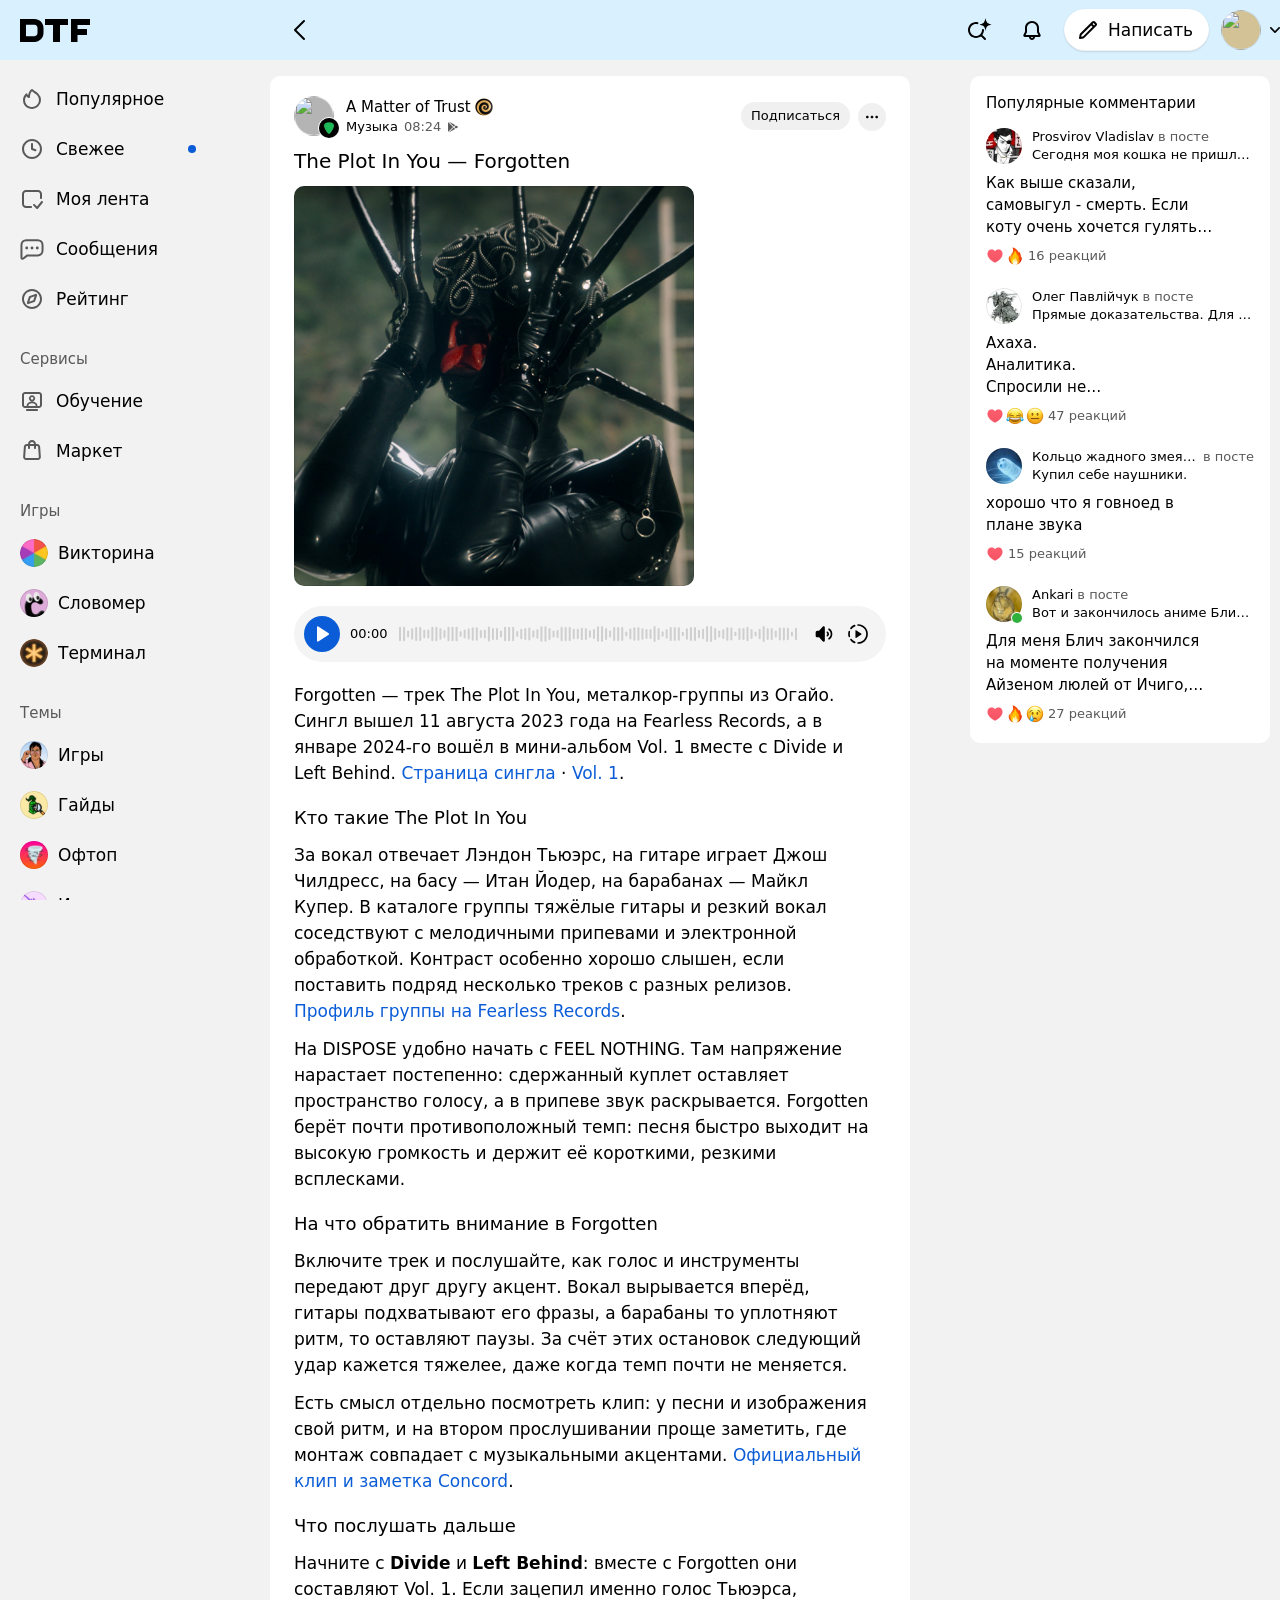
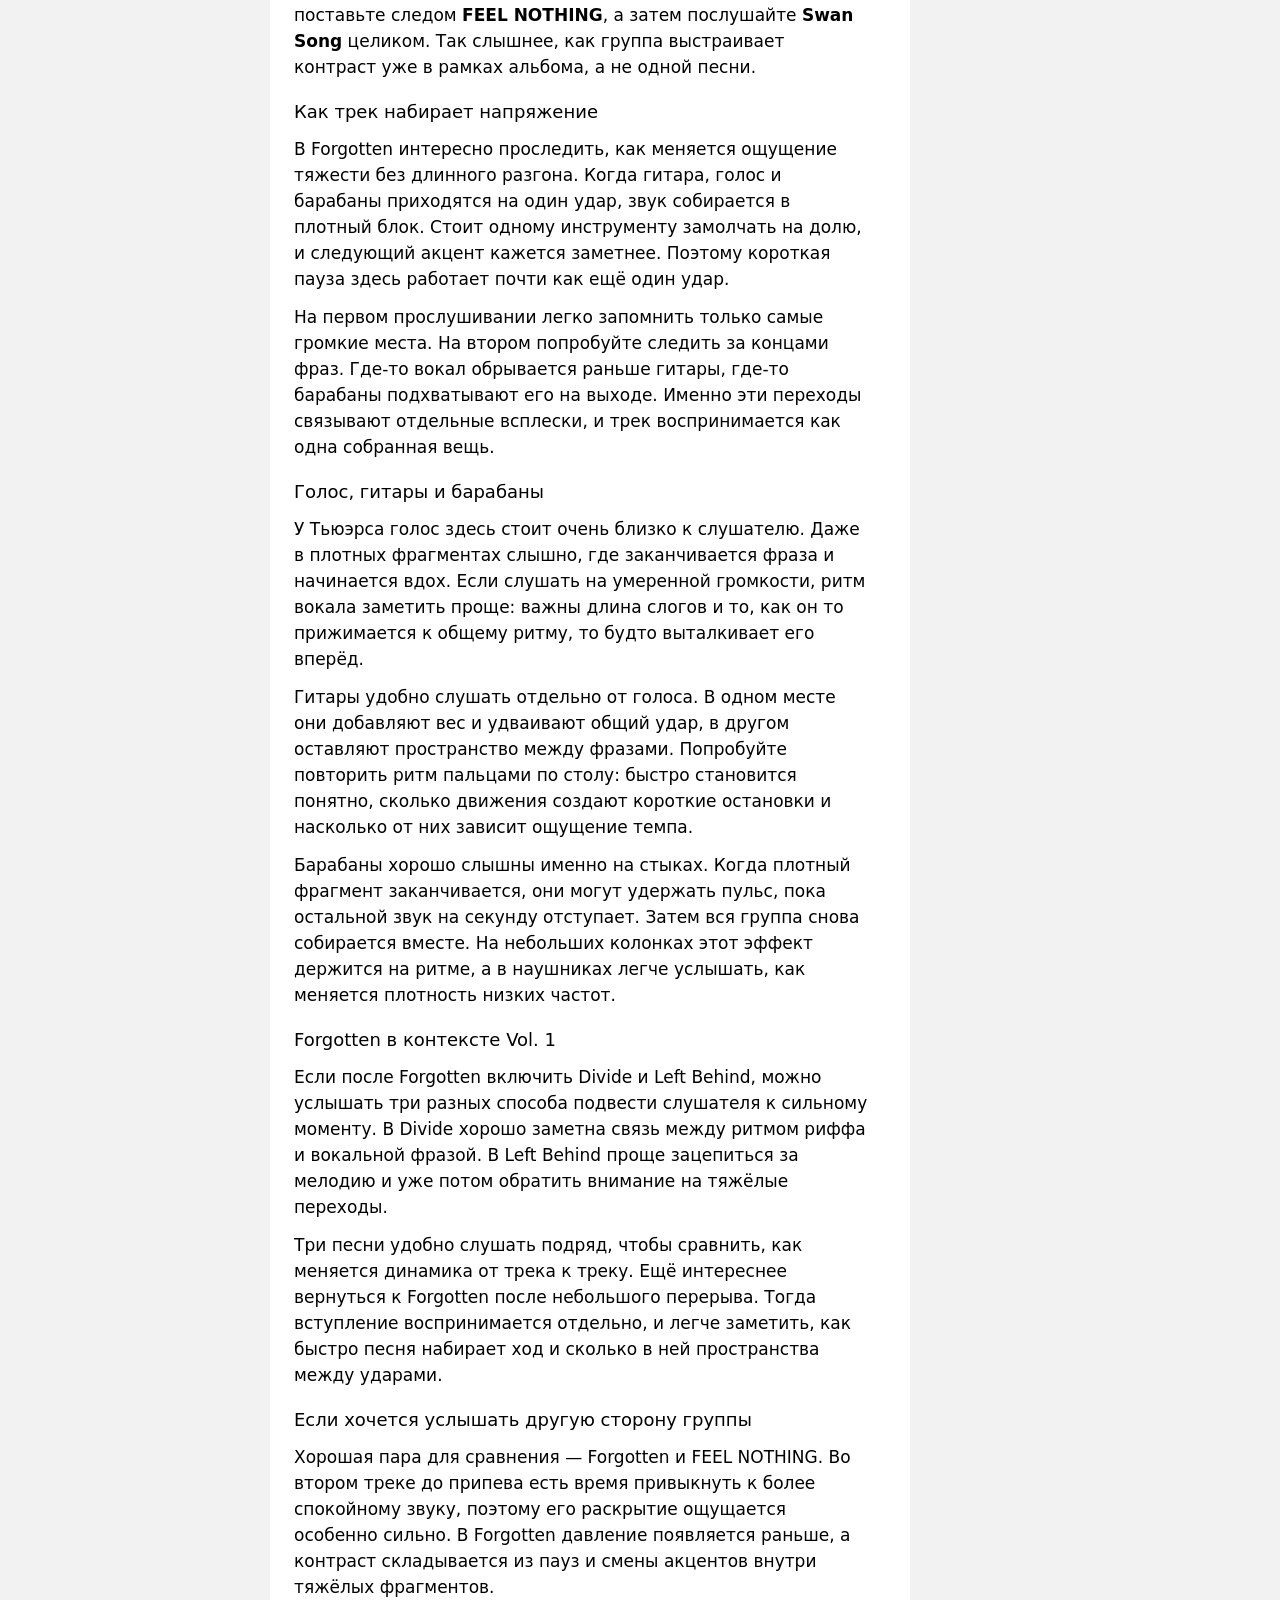
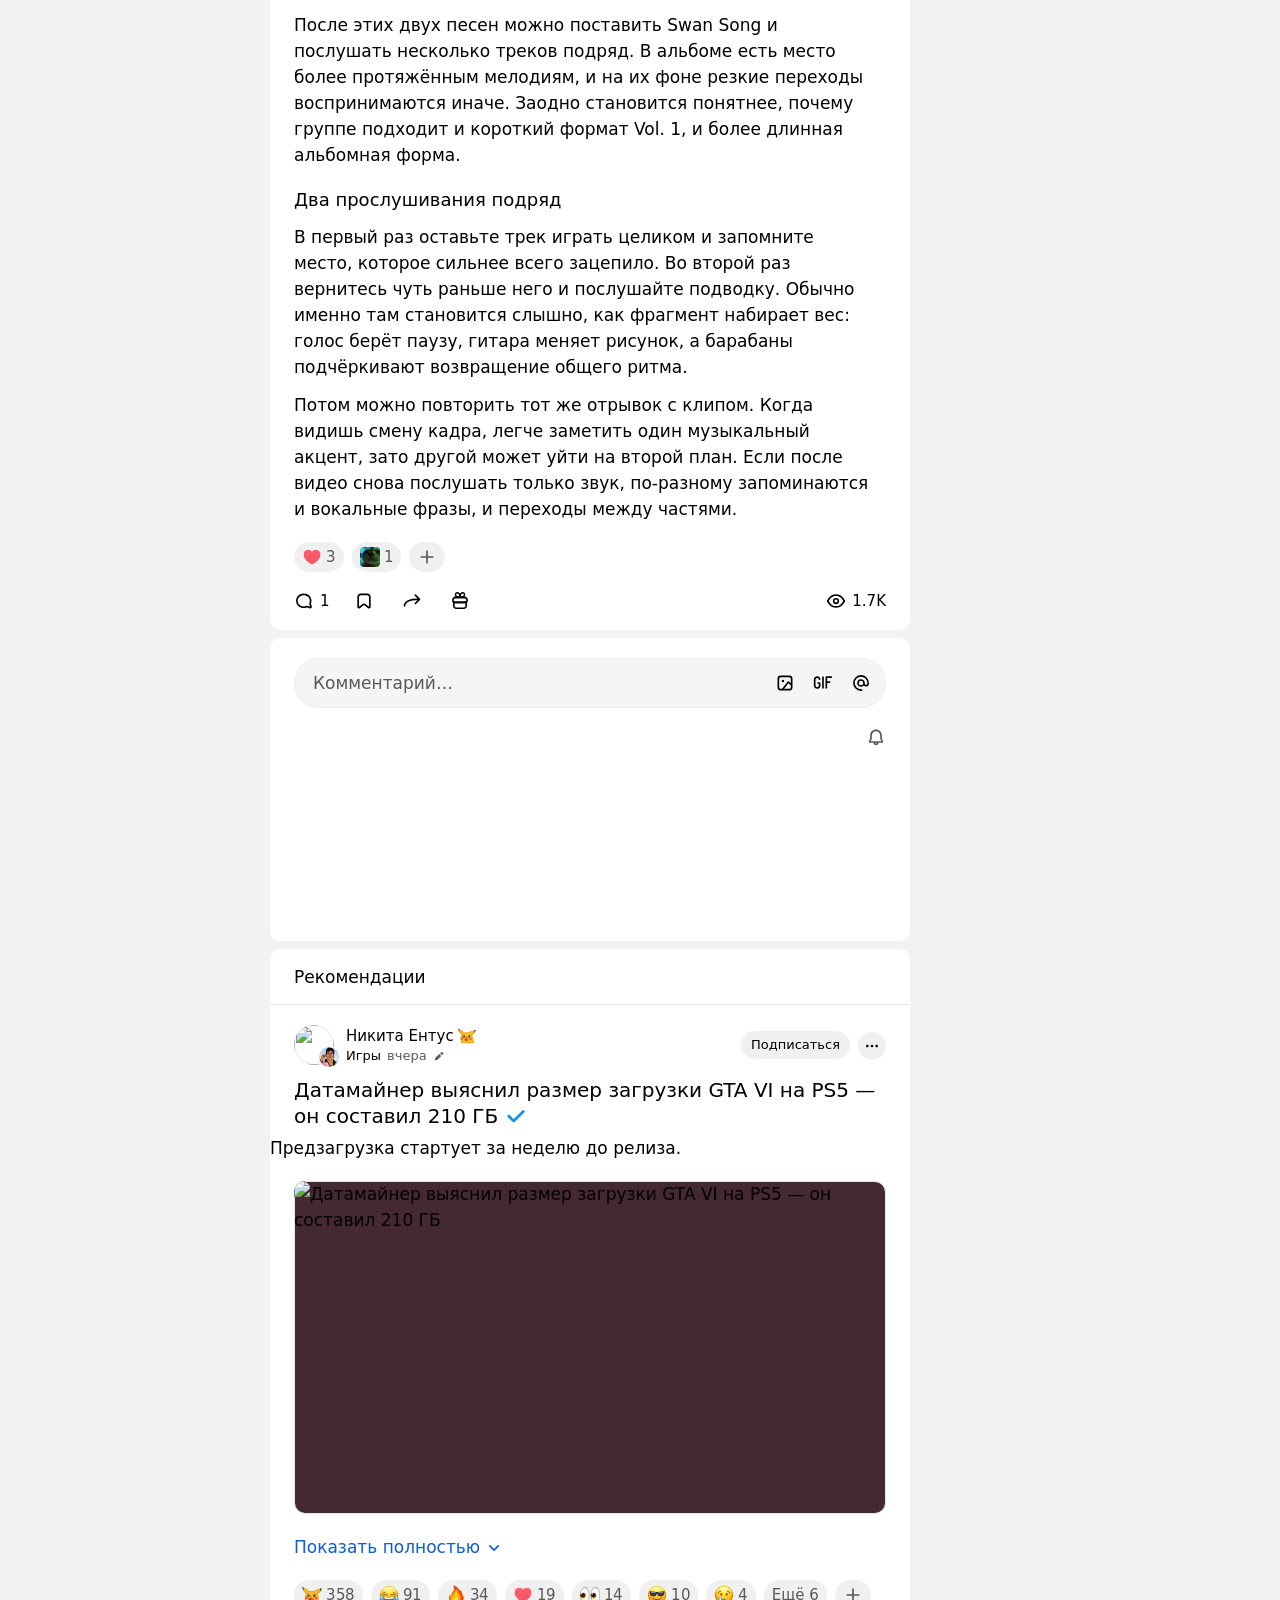
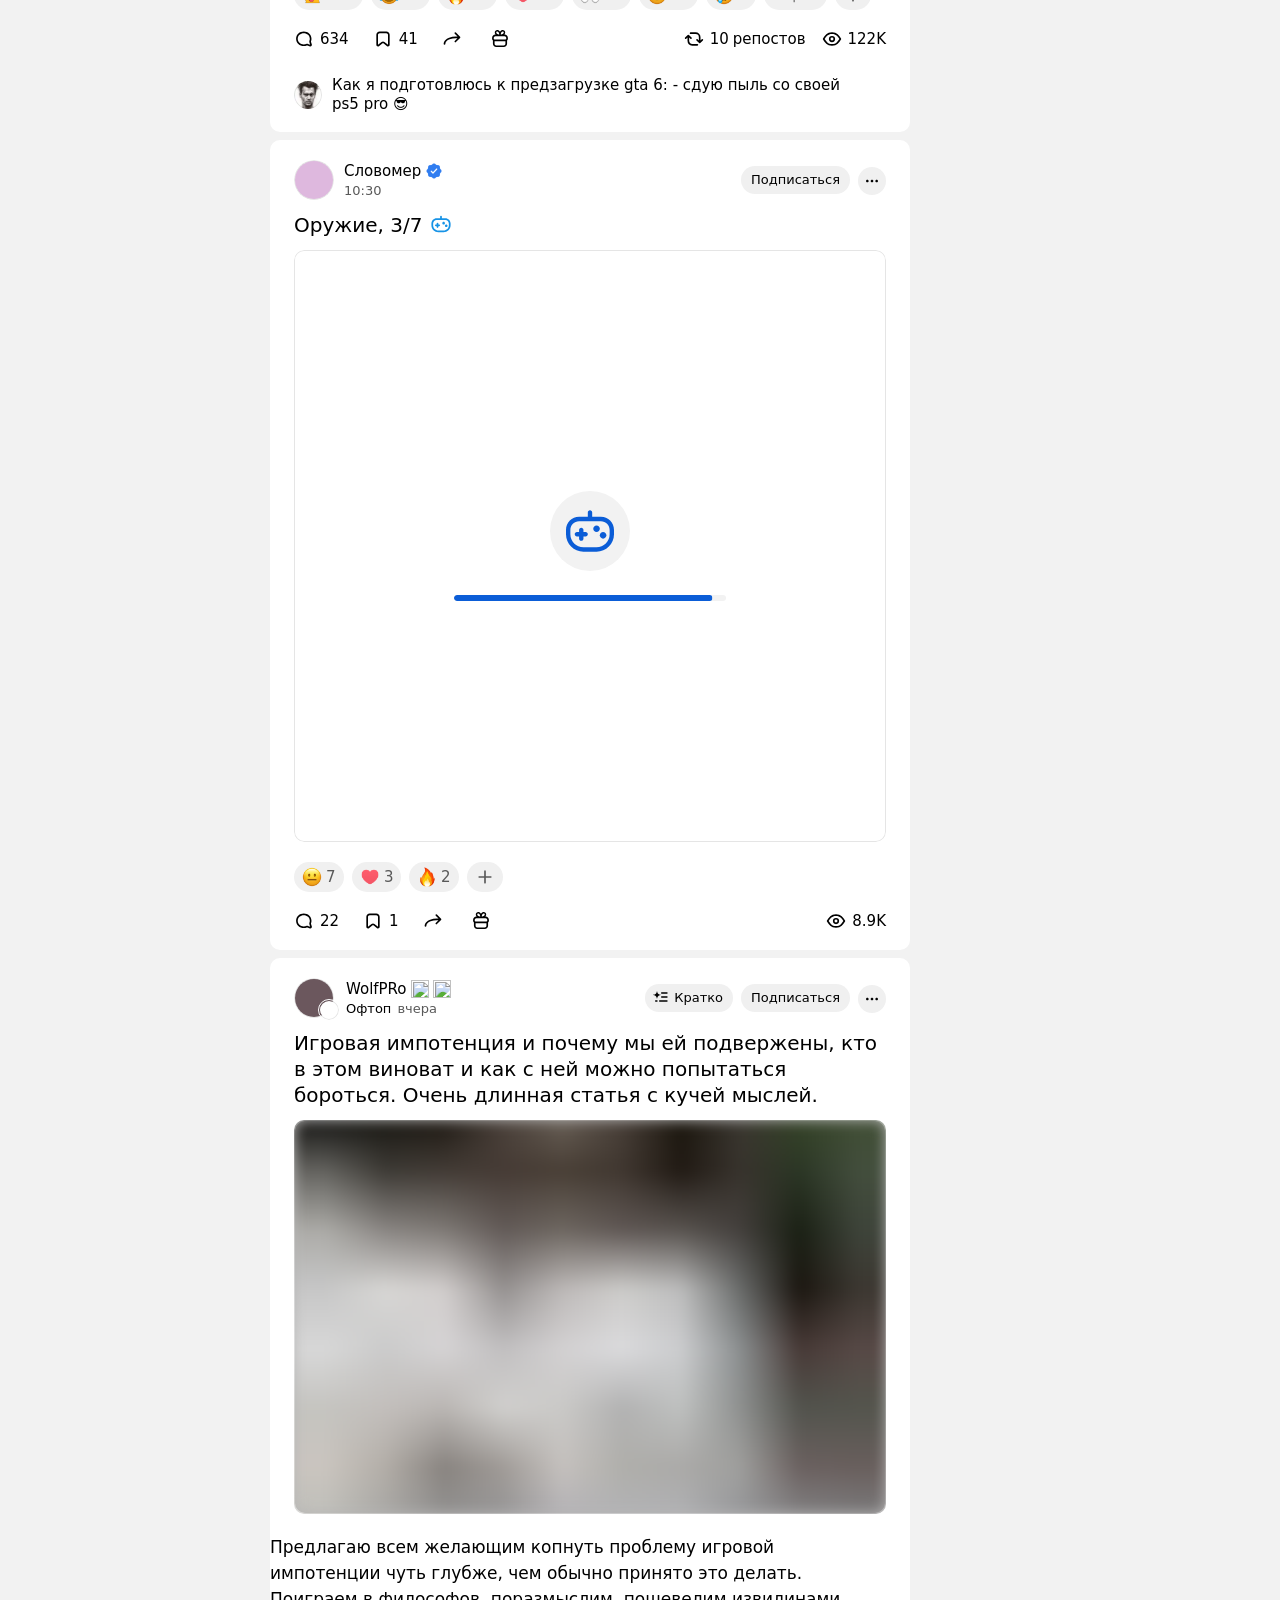
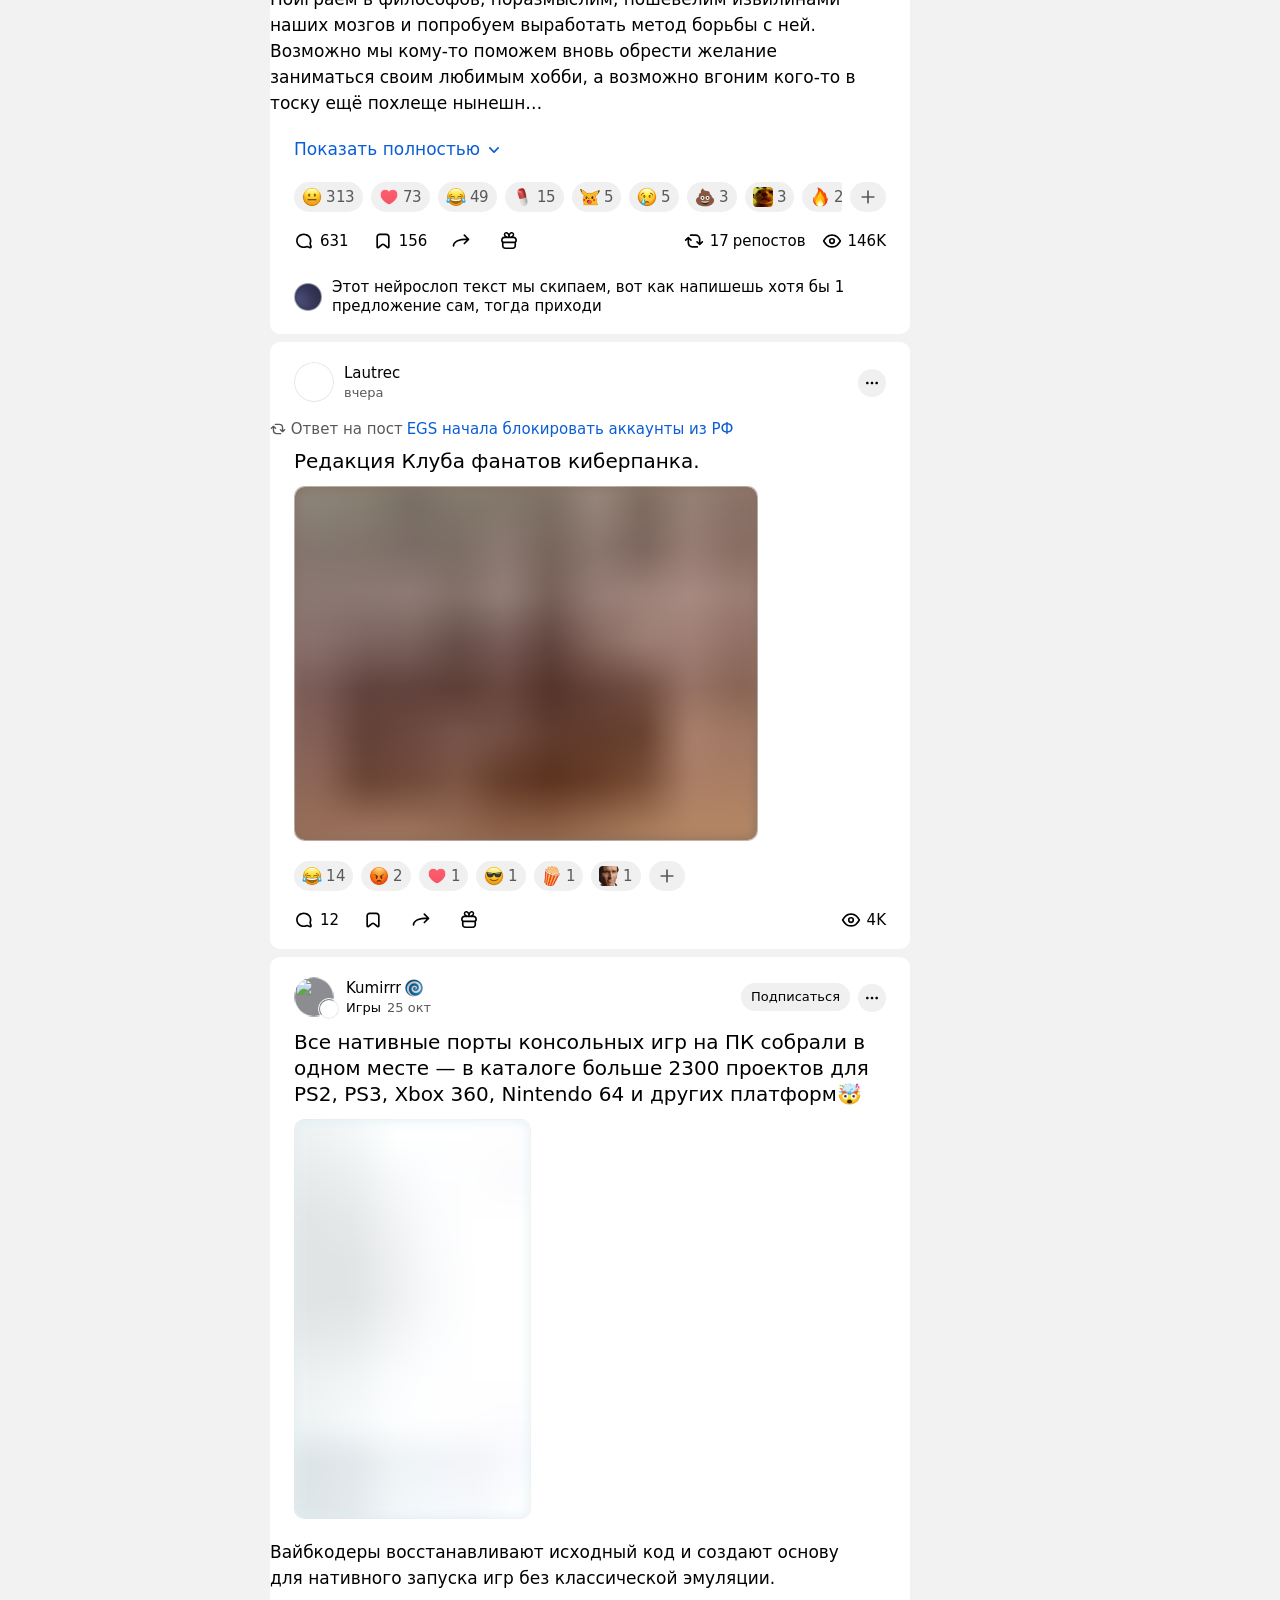
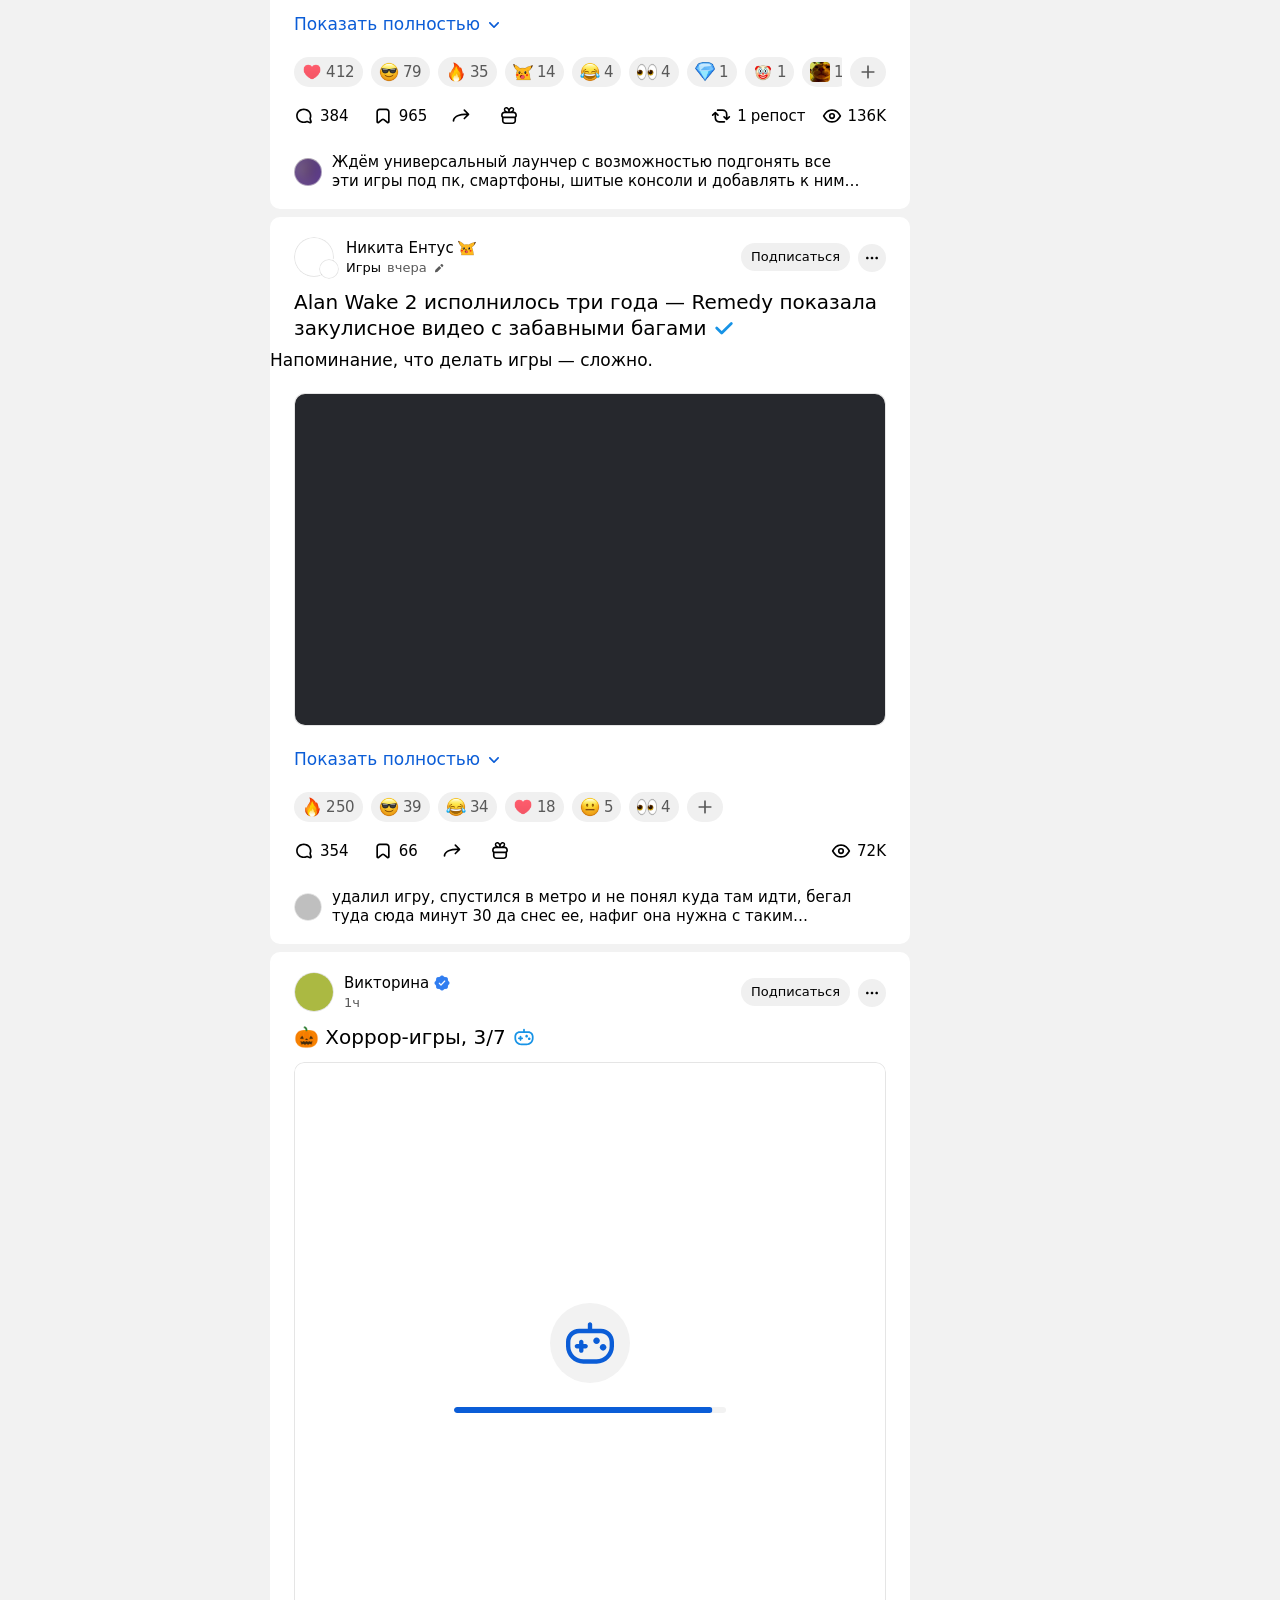
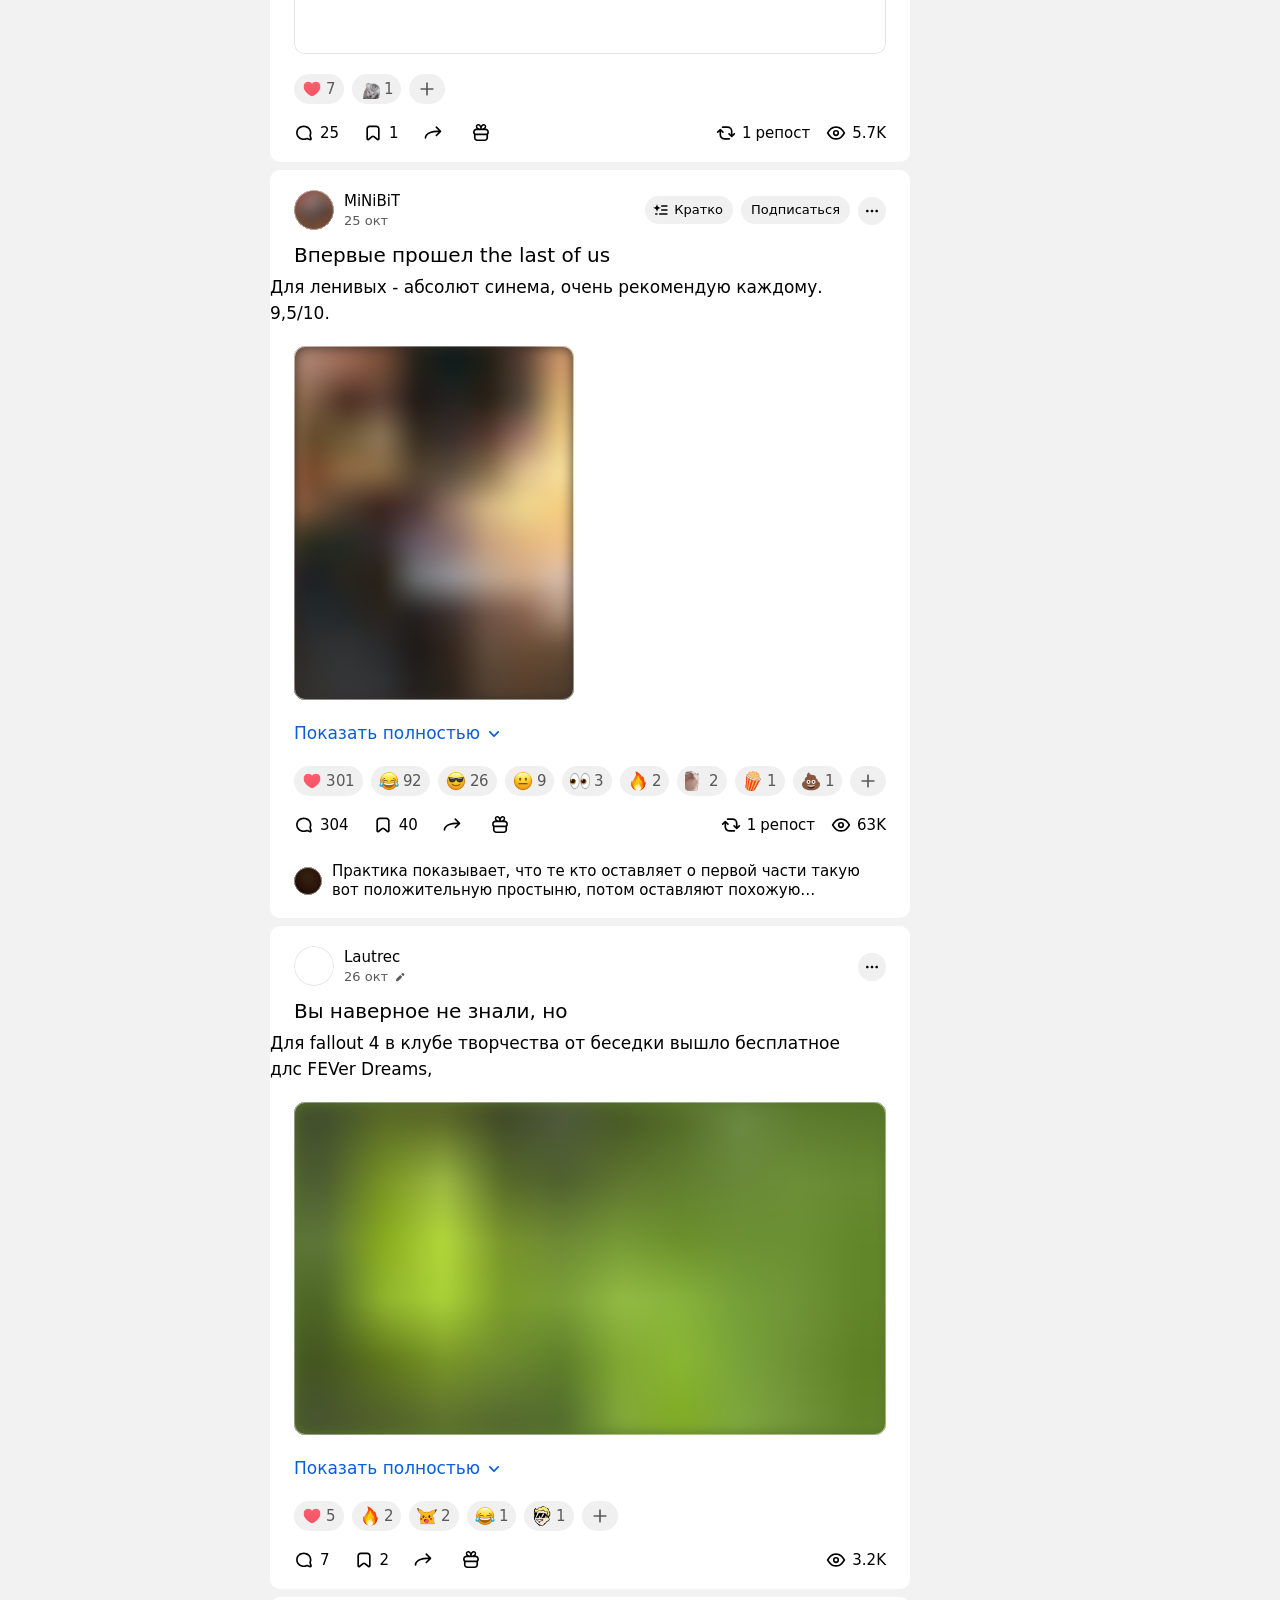
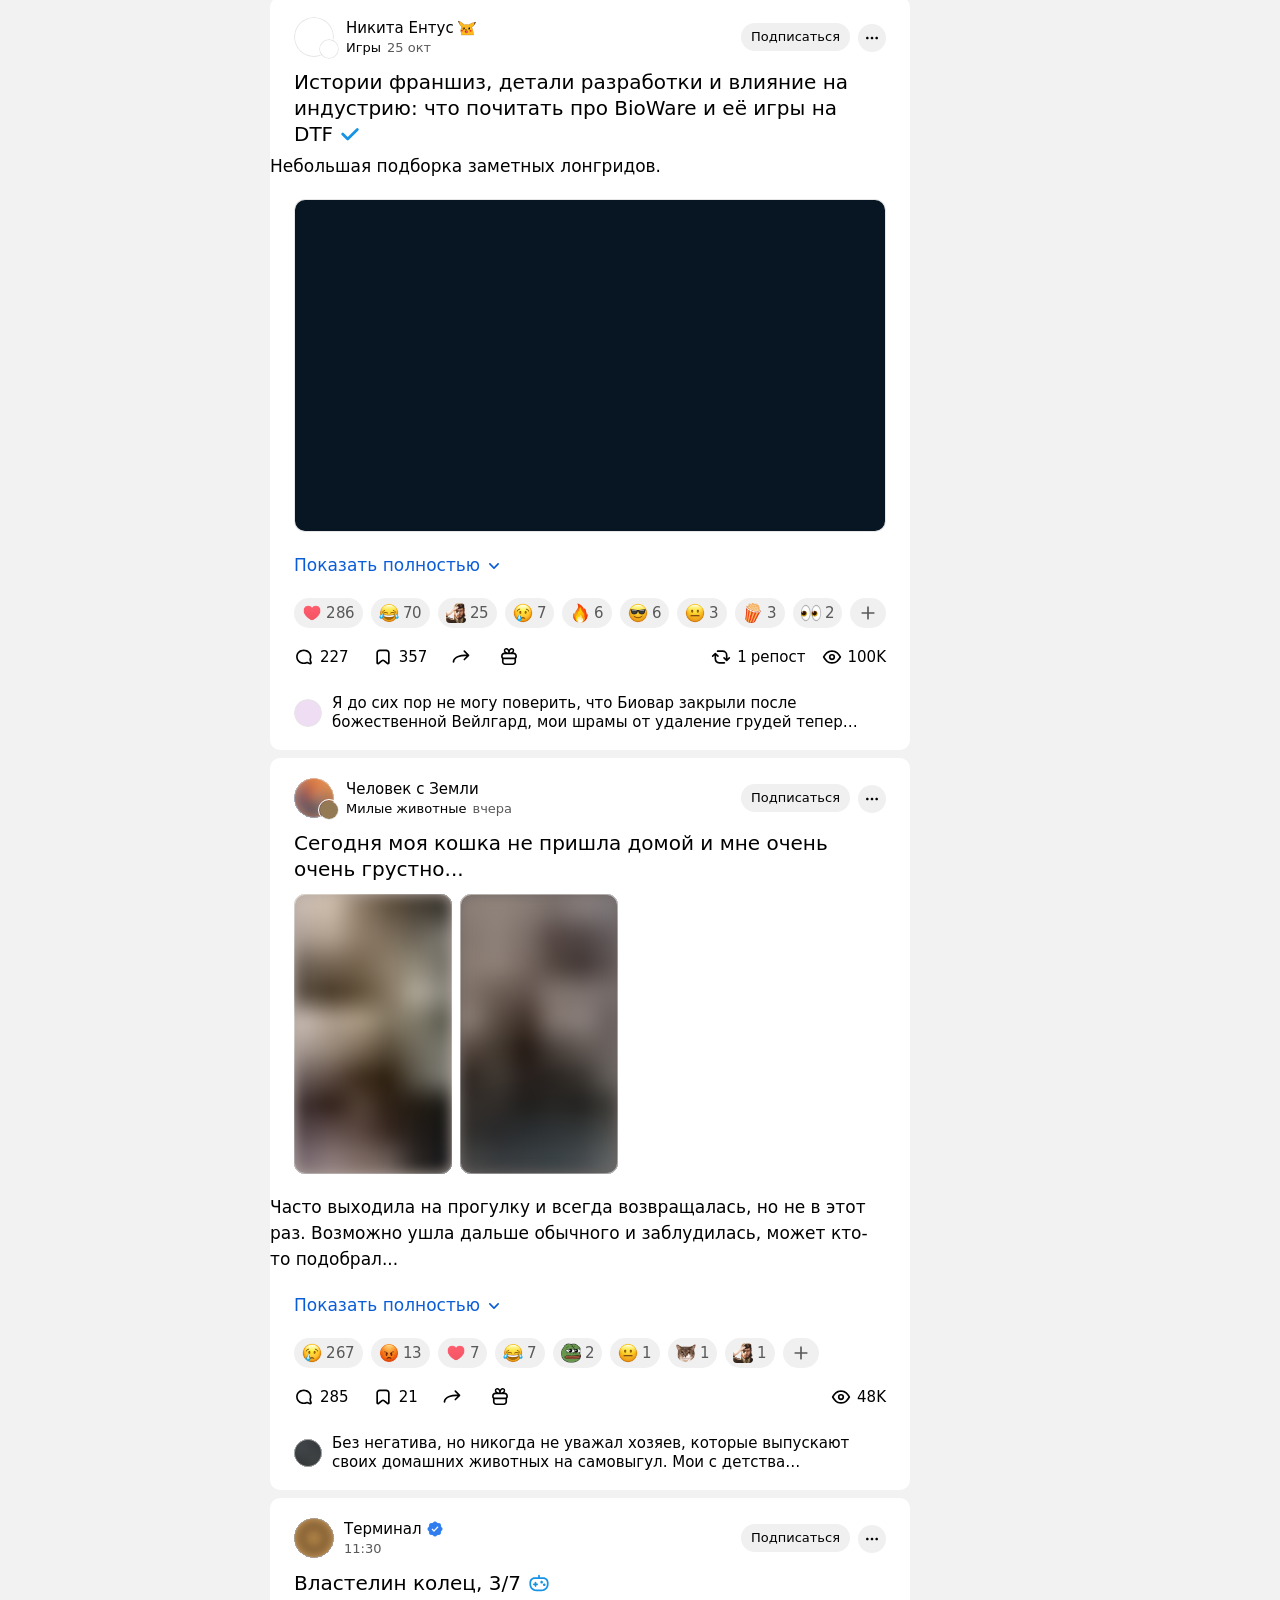
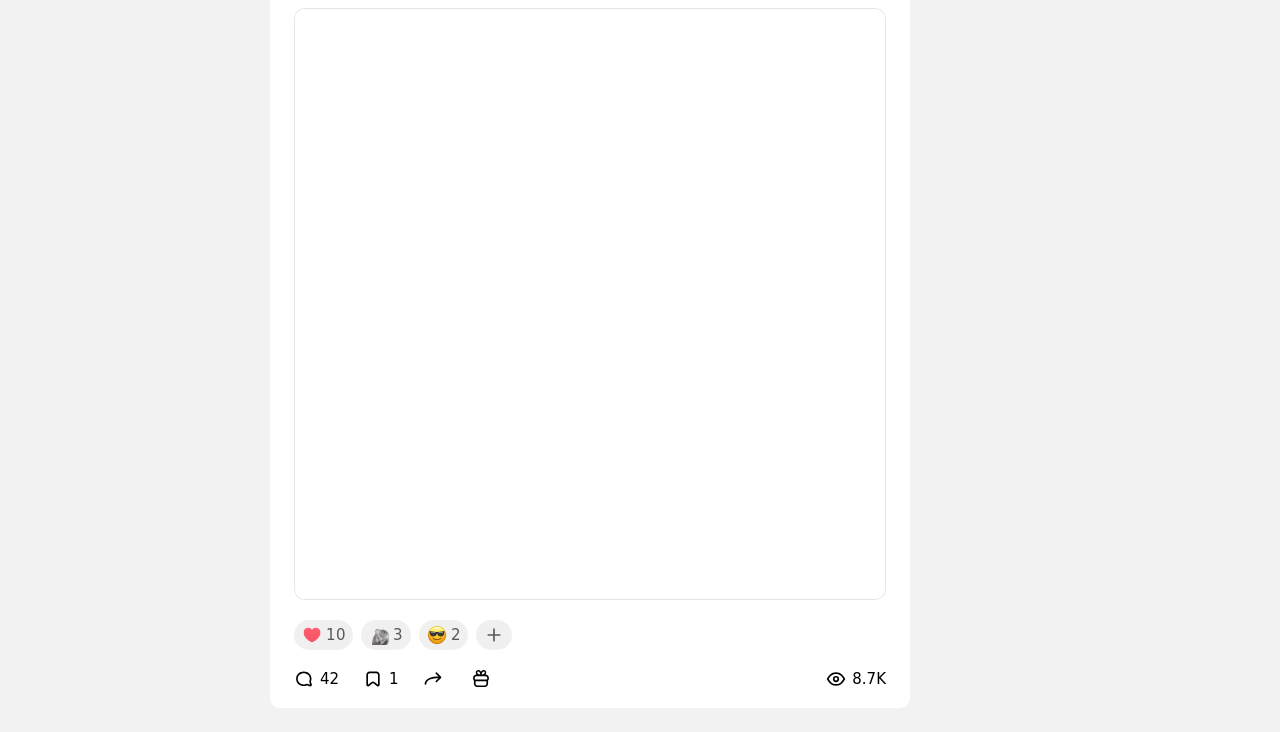
==== commit 84305bec: "Add audio upload editor and refine mobile controls" ====
--- a/index.html
+++ b/index.html
@@ -1,4 +1,4 @@
-<!DOCTYPE html><html lang="ru" data-layout="default" data-theme="light" style="--layout-tabbar-height: 0px; --layout-header-height: 60px;"><head><meta http-equiv="Content-Type" content="text/html; charset=UTF-8"><link rel="stylesheet" type="text/css" href="assets/original/69.css" /><link rel="stylesheet" type="text/css" href="assets/original/68.css" />
+<!DOCTYPE html><html lang="ru" data-layout="default" data-theme="light" style="--layout-tabbar-height: var(--prototype-tabbar-height, 0px); --layout-header-height: 60px;"><head><meta http-equiv="Content-Type" content="text/html; charset=UTF-8"><link rel="stylesheet" type="text/css" href="assets/original/69.css" /><link rel="stylesheet" type="text/css" href="assets/original/68.css" />
 <meta name="viewport" content="width=device-width, height=device-height, initial-scale=1.0, viewport-fit=cover, user-scalable=no">
 
 
@@ -58,10 +58,10 @@
 <link rel="apple-touch-startup-image" media="(device-width: 834px) and (device-height: 1112px) and (-webkit-device-pixel-ratio: 2) and (orientation: landscape)" href="https://dtf.ru/assets/apple-touch-startup-image-2224x1668.png">
 <link rel="apple-touch-startup-image" media="(device-width: 1024px) and (device-height: 1366px) and (-webkit-device-pixel-ratio: 2) and (orientation: portrait)" href="https://dtf.ru/assets/apple-touch-startup-image-2048x2732.png">
 <link rel="apple-touch-startup-image" media="(device-width: 1024px) and (device-height: 1366px) and (-webkit-device-pixel-ratio: 2) and (orientation: landscape)" href="https://dtf.ru/assets/apple-touch-startup-image-2732x2048.png">
-<link rel="manifest" href="https://dtf.ru/manifest.webmanifest" crossorigin="use-credentials" data-hid="manifest"><link rel="stylesheet" crossorigin="" href="assets/original/63.css"><title>The Plot In You — Forgotten — Музыка на DTF</title><meta name="theme-color" content="#D9F0FF"><meta name="apple-mobile-web-app-status-bar-style" content="#D9F0FF"><link rel="canonical" href="https://dtf.ru/music/5373890-lyapis-trubeckoi-evpatoriya"><meta property="vk:image" content="https://api.dtf.ru/v2.9/cover/vk/c/5373890/1793179934/cover.jpg"><meta property="og:locale" content="ru_RU"><meta property="og:description" content="The Plot In You — Forgotten — Музыка на DTF"><meta property="og:image:type" content="image/jpeg"><meta property="og:site_name" content="DTF"><meta property="og:image:width" content="600"><meta property="og:image:height" content="315"><meta name="twitter:card" content="summary_large_image"><meta property="og:url" content="https://dtf.ru/music/5373890-lyapis-trubeckoi-evpatoriya"><meta property="og:title" content="The Plot In You — Forgotten — Музыка на DTF"><meta name="description" content="The Plot In You — Forgotten — Музыка на DTF"><meta property="og:type" content="article"><meta property="og:image" content="https://api.dtf.ru/v2.9/cover/fb/c/5373890/1793179934/cover.jpg"><meta name="twitter:image" content="https://api.dtf.ru/v2.9/cover/tw/c/5373890/1793179934/cover.jpg"><meta name="author" content="A Matter of Trust"><link rel="stylesheet" crossorigin="" href="assets/original/62.css"><link rel="stylesheet" href="compact.css?v=post-padding"></head>
+<link rel="manifest" href="https://dtf.ru/manifest.webmanifest" crossorigin="use-credentials" data-hid="manifest"><link rel="stylesheet" crossorigin="" href="assets/original/63.css"><title>The Plot In You — Forgotten — Музыка на DTF</title><meta name="theme-color" content="#D9F0FF"><meta name="apple-mobile-web-app-status-bar-style" content="#D9F0FF"><link rel="canonical" href="https://dtf.ru/music/5373890-lyapis-trubeckoi-evpatoriya"><meta property="vk:image" content="https://api.dtf.ru/v2.9/cover/vk/c/5373890/1793179934/cover.jpg"><meta property="og:locale" content="ru_RU"><meta property="og:description" content="The Plot In You — Forgotten — Музыка на DTF"><meta property="og:image:type" content="image/jpeg"><meta property="og:site_name" content="DTF"><meta property="og:image:width" content="600"><meta property="og:image:height" content="315"><meta name="twitter:card" content="summary_large_image"><meta property="og:url" content="https://dtf.ru/music/5373890-lyapis-trubeckoi-evpatoriya"><meta property="og:title" content="The Plot In You — Forgotten — Музыка на DTF"><meta name="description" content="The Plot In You — Forgotten — Музыка на DTF"><meta property="og:type" content="article"><meta property="og:image" content="https://api.dtf.ru/v2.9/cover/fb/c/5373890/1793179934/cover.jpg"><meta name="twitter:image" content="https://api.dtf.ru/v2.9/cover/tw/c/5373890/1793179934/cover.jpg"><meta name="author" content="A Matter of Trust"><link rel="stylesheet" crossorigin="" href="assets/original/62.css"><link rel="stylesheet" href="compact.css?v=mobile-dock-groups"></head>
 
 <body data-font-family="Roboto" data-font-smoothing="Antialiased" class="app-loaded">
-  <div id="app"><!--[--><div class="supbar supbar--top"><!----><!----></div><div class="bar bar--top"><div class="header"><!----><div class="header__layout"><div class="header__left"><a class="header__logo" href="https://dtf.ru/" data-router-link=""><!--[--><span><svg xmlns="http://www.w3.org/2000/svg" width="70" height="23" viewBox="0 0 70 23"><path fill-rule="evenodd" d="M0 0h14.5c5.014 0 9.001 3.984 9 8.883v5.234c0 4.899-3.986 8.883-9 8.883H0V0Zm14.5 17.216c1.749 0 3-1.39 3-3.099V8.883c0-1.712-1.252-3.1-3-3.1H6v11.433h8.5Z" clip-rule="evenodd"></path><path d="M25 6h8v17h7V6h8V0H25v6ZM70 6V0H51v23h6.5v-7H67v-6h-9.5V6H70Z"></path></svg></span><!--]--></a></div><div class="header__main"><button class="button button--size-l button--type-transparent button--icon-only button--circle button--rounded header__back-button" type="button" data-ripple="center"><svg class="icon icon--chevron_left_big" width="24" height="24"><use xlink:href="assets/sprite.svg#sprite-chevron_left_big"></use></svg></button><!----></div><div class="header__right"><button class="quick-search-button"><svg class="icon icon--search_enhanced" width="24" height="24"><use xlink:href="assets/sprite.svg#sprite-search_enhanced"></use></svg></button><!----><div class="bell"><button class="bell__button"><svg class="icon icon--bell bell__button-icon" width="24" height="24"><use xlink:href="assets/sprite.svg#sprite-bell"></use></svg><!----></button><!----></div><a href="https://dtf.ru/editor" class="" data-router-link="" data-gtm-click="[&quot;Header — Write&quot;]"><button class="button button--size-l button--type-secondary button--with-icon button--rounded" type="button"><svg class="icon icon--pen" width="24" height="24"><use xlink:href="assets/sprite.svg#sprite-pen"></use></svg>Написать</button></a><div class="account-button"><div class="account-button__inner"><div data-loaded="true" class="andropov-media andropov-media--rounded andropov-media--bordered andropov-media--has-preview andropov-image" style="aspect-ratio: 1.77778 / 1; width: 40px; height: 40px; max-width: none; --background-color: #d3c295;"><!----><picture><source srcset="https://leonardo.osnova.io/6f3c0dc0-ec00-59f8-ba7e-8bfe1bb2546a/-/scale_crop/72x72/-/format/webp/, assets/original/61.webp 2x" type="image/webp"><img src="https://leonardo.osnova.io/6f3c0dc0-ec00-59f8-ba7e-8bfe1bb2546a/-/scale_crop/72x72/" alt="" loading="lazy" width="40" height="40"></picture></div><svg class="icon icon--chevron_down" width="20" height="20"><use xlink:href="assets/sprite.svg#sprite-chevron_down"></use></svg></div><!----></div></div></div></div></div><div class="layout-wrapper"><div class="layout"><div class="aside aside--left"><div class="scrollable" data-overlayscrollbars-initialize="" data-overlayscrollbars="host"><div data-scrollable="" data-overlayscrollbars-viewport="scrollbarHidden overflowXHidden overflowYScroll" tabindex="-1" style="margin-right: 0px; margin-bottom: 0px; margin-left: 0px; top: 0px; right: auto; left: 0px; width: calc(100% + 0px); padding: 0px;"><!--[--><div class="RfG81WK4"><!--[--><div class="YZHyOA0P"><!----><div class="yGqw5m-Y"><!--[--><a href="https://dtf.ru/popular" class="z4vyLIzO" data-ripple="" data-router-link="" data-gtm-click="[&quot;Sidebar — Popular&quot;]"><!--[--><svg class="icon icon--feed Ye95fS5-" width="24" height="24"><use xlink:href="assets/sprite.svg#sprite-feed"></use></svg><div class="h1yHGAeJ"><span class="KGmVg20a">Популярное <!----></span><!----></div><!----><!--]--></a><a href="https://dtf.ru/new" class="z4vyLIzO" data-ripple="" data-router-link="" data-gtm-click="[&quot;Sidebar — New&quot;]"><!--[--><svg class="icon icon--clock Ye95fS5-" width="24" height="24"><use xlink:href="assets/sprite.svg#sprite-clock"></use></svg><div class="h1yHGAeJ"><span class="KGmVg20a">Свежее <!----></span><!----></div><div class="dot dot--size-large GVO1-Ln-"></div><!--]--></a><a href="https://dtf.ru/my" class="z4vyLIzO" data-ripple="" data-router-link="" data-gtm-click="[&quot;Sidebar — My&quot;]"><!--[--><svg class="icon icon--my_feed Ye95fS5-" width="24" height="24"><use xlink:href="assets/sprite.svg#sprite-my_feed"></use></svg><div class="h1yHGAeJ"><span class="KGmVg20a">Моя лента <!----></span><!----></div><!----><!--]--></a><a href="https://dtf.ru/m" class="z4vyLIzO" data-ripple="" data-router-link="" data-gtm-click="[&quot;Sidebar — Messenger&quot;]"><!--[--><svg class="icon icon--messenger Ye95fS5-" width="24" height="24"><use xlink:href="assets/sprite.svg#sprite-messenger"></use></svg><div class="h1yHGAeJ"><span class="KGmVg20a">Сообщения <!----></span><!----></div><!----><!--]--></a><a href="https://dtf.ru/discovery" class="z4vyLIzO" data-ripple="" data-router-link="" data-gtm-click="[&quot;Sidebar — Discovery&quot;]"><!--[--><svg class="icon icon--discovery Ye95fS5-" width="24" height="24"><use xlink:href="assets/sprite.svg#sprite-discovery"></use></svg><div class="h1yHGAeJ"><span class="KGmVg20a">Рейтинг <!----></span><!----></div><!----><!--]--></a><!--]--></div></div><div class="YZHyOA0P"><button class="_8iytsbXO OnF8GKVU" type="button" data-section="services"><span>Сервисы</span><span class="h6EBfzHf -ZZ1gSym" data-state="b"><span class="sPsHQ8tA" data-layer="a" aria-hidden="true"><!--[--><svg class="icon icon--chevron_right" width="16" height="16"><use xlink:href="assets/sprite.svg#sprite-chevron_right"></use></svg><!--]--></span><span class="sPsHQ8tA" data-layer="b" aria-hidden="false"><!--[--><svg class="icon icon--chevron_down" width="16" height="16"><use xlink:href="assets/sprite.svg#sprite-chevron_down"></use></svg><!--]--></span></span></button><div class="yGqw5m-Y"><!--[--><a to="https://edu.vc.ru" href="https://edu.vc.ru/" target="_blank" class="z4vyLIzO" data-ripple="" data-gtm-click="[&quot;Sidebar — Courses&quot;]"><svg class="icon icon--courses Ye95fS5-" width="24" height="24"><use xlink:href="assets/sprite.svg#sprite-courses"></use></svg><div class="h1yHGAeJ"><span class="KGmVg20a">Обучение <svg class="icon icon--arrow_up_right lsAuSw3k" width="16" height="16"><use xlink:href="assets/sprite.svg#sprite-arrow_up_right"></use></svg></span><!----></div><!----></a><a href="https://dtf.ru/store" class="z4vyLIzO" data-ripple="" data-router-link="" data-gtm-click="[&quot;Sidebar — Store&quot;]"><!--[--><svg class="icon icon--marketplace Ye95fS5-" width="24" height="24"><use xlink:href="assets/sprite.svg#sprite-marketplace"></use></svg><div class="h1yHGAeJ"><span class="KGmVg20a">Маркет <!----></span><!----></div><!----><!--]--></a><!--]--></div></div><!--]--><div class="YZHyOA0P"><button class="_8iytsbXO OnF8GKVU" type="button" data-section="games"><span>Игры</span><span class="h6EBfzHf -ZZ1gSym" data-state="b"><span class="sPsHQ8tA" data-layer="a" aria-hidden="true"><!--[--><svg class="icon icon--chevron_right" width="16" height="16"><use xlink:href="assets/sprite.svg#sprite-chevron_right"></use></svg><!--]--></span><span class="sPsHQ8tA" data-layer="b" aria-hidden="false"><!--[--><svg class="icon icon--chevron_down" width="16" height="16"><use xlink:href="assets/sprite.svg#sprite-chevron_down"></use></svg><!--]--></span></span></button><div class="yGqw5m-Y"><!--[--><a href="https://dtf.ru/quiz" class="z4vyLIzO" data-router-link="" data-gtm-click="[&quot;Sidebar — Quiz&quot;]"><!--[--><div data-loaded="true" class="andropov-media andropov-media--rounded andropov-media--bordered andropov-media--has-preview S2Ojm-FH andropov-image S2Ojm-FH" style="aspect-ratio:1;width:28px;height:28px;max-width:none;--background-color:#dddddd;"><!----><!--[--><picture><source srcset="assets/original/60.webp, assets/original/60.webp 2x" type="image/webp"><img src="https://leonardo.osnova.io/78a94f3c-7851-55e4-b52b-cec0a0007dd1/-/scale_crop/72x72/" alt="" loading="lazy" width="28" height="28"></picture><!--]--></div><div class="h1yHGAeJ">Викторина</div><!--]--></a><a href="https://dtf.ru/slovomer" class="z4vyLIzO" data-router-link="" data-gtm-click="[&quot;Sidebar — Slovomer&quot;]"><!--[--><div data-loaded="true" class="andropov-media andropov-media--rounded andropov-media--bordered andropov-media--has-preview S2Ojm-FH andropov-image S2Ojm-FH" style="aspect-ratio:1;width:28px;height:28px;max-width:none;--background-color:#dddddd;"><!----><!--[--><picture><source srcset="assets/original/59.webp, assets/original/59.webp 2x" type="image/webp"><img src="https://leonardo.osnova.io/654f51ce-0e09-59d6-8f57-673d896fc557/-/scale_crop/72x72/" alt="" loading="lazy" width="28" height="28"></picture><!--]--></div><div class="h1yHGAeJ">Словомер</div><!--]--></a><a href="https://dtf.ru/terminal" class="z4vyLIzO" data-router-link="" data-gtm-click="[&quot;Sidebar — TerminalBreach&quot;]"><!--[--><div data-loaded="true" class="andropov-media andropov-media--rounded andropov-media--bordered andropov-media--has-preview S2Ojm-FH andropov-image S2Ojm-FH" style="aspect-ratio:1;width:28px;height:28px;max-width:none;--background-color:#dddddd;"><!----><!--[--><picture><source srcset="assets/original/58.webp, assets/original/58.webp 2x" type="image/webp"><img src="https://leonardo.osnova.io/a2e9601b-1bf5-5b2b-af73-4f033f7e6639/-/scale_crop/72x72/" alt="" loading="lazy" width="28" height="28"></picture><!--]--></div><div class="h1yHGAeJ">Терминал</div><!--]--></a><!--]--></div></div><div class="YZHyOA0P"><button class="_8iytsbXO OnF8GKVU" type="button" data-section="topics"><span>Темы</span><span class="h6EBfzHf -ZZ1gSym" data-state="b"><span class="sPsHQ8tA" data-layer="a" aria-hidden="true"><!--[--><svg class="icon icon--chevron_right" width="16" height="16"><use xlink:href="assets/sprite.svg#sprite-chevron_right"></use></svg><!--]--></span><span class="sPsHQ8tA" data-layer="b" aria-hidden="false"><!--[--><svg class="icon icon--chevron_down" width="16" height="16"><use xlink:href="assets/sprite.svg#sprite-chevron_down"></use></svg><!--]--></span></span></button><div class="yGqw5m-Y"><!--[--><!--[--><a class="z4vyLIzO" href="https://dtf.ru/games" data-router-link=""><!--[--><div data-loaded="true" class="andropov-media andropov-media--rounded andropov-media--bordered andropov-media--has-preview S2Ojm-FH andropov-image S2Ojm-FH" style="aspect-ratio:1;width:28px;height:28px;max-width:none;--background-color:#fff;"><!----><!--[--><picture><source srcset="assets/original/57.webp, assets/original/57.webp 2x" type="image/webp"><img src="https://leonardo.osnova.io/e5348320-b11a-9419-fb85-f7b63e2de194/-/scale_crop/72x72/" alt="" loading="lazy" width="28" height="28"></picture><!--]--></div><div class="h1yHGAeJ">Игры</div><!--]--></a><a class="z4vyLIzO" href="https://dtf.ru/howto" data-router-link=""><!--[--><div data-loaded="true" class="andropov-media andropov-media--rounded andropov-media--bordered andropov-media--has-preview S2Ojm-FH andropov-image S2Ojm-FH" style="aspect-ratio:1;width:28px;height:28px;max-width:none;--background-color:#faeba3;"><!----><!--[--><picture><source srcset="assets/original/56.webp, assets/original/56.webp 2x" type="image/webp"><img src="https://leonardo.osnova.io/47a6c16b-ed6a-1847-a573-f27ab8c3dc07/-/scale_crop/72x72/" alt="" loading="lazy" width="28" height="28"></picture><!--]--></div><div class="h1yHGAeJ">Гайды</div><!--]--></a><a class="z4vyLIzO" href="https://dtf.ru/flood" data-router-link=""><!--[--><div data-loaded="true" class="andropov-media andropov-media--rounded andropov-media--bordered andropov-media--has-preview S2Ojm-FH andropov-image S2Ojm-FH" style="aspect-ratio:1;width:28px;height:28px;max-width:none;--background-color:#fff;"><!----><!--[--><picture><source srcset="assets/original/55.webp, assets/original/55.webp 2x" type="image/webp"><img src="https://leonardo.osnova.io/097c16c9-4459-5f8d-9da6-ce8e76831f3e/-/scale_crop/72x72/" alt="" loading="lazy" width="28" height="28"></picture><!--]--></div><div class="h1yHGAeJ">Офтоп</div><!--]--></a><a class="z4vyLIzO" href="https://dtf.ru/indie" data-router-link=""><!--[--><div data-loaded="true" class="andropov-media andropov-media--rounded andropov-media--bordered andropov-media--has-preview S2Ojm-FH andropov-image S2Ojm-FH" style="aspect-ratio:1;width:28px;height:28px;max-width:none;--background-color:#fff;"><!----><!--[--><picture><source srcset="assets/original/54.webp, assets/original/54.webp 2x" type="image/webp"><img src="https://leonardo.osnova.io/044c3d8c-3200-4bdc-c4e3-40e99fec6777/-/scale_crop/72x72/" alt="" loading="lazy" width="28" height="28"></picture><!--]--></div><div class="h1yHGAeJ">Инди</div><!--]--></a><a class="z4vyLIzO" href="https://dtf.ru/neuralart" data-router-link=""><!--[--><div data-loaded="true" class="andropov-media andropov-media--rounded andropov-media--bordered andropov-media--has-preview S2Ojm-FH andropov-image S2Ojm-FH" style="aspect-ratio:1;width:28px;height:28px;max-width:none;--background-color:#d5d3cd;"><div class="andropov-media__thumbnail" style="background-image:url([data-uri]);"></div><!--[--><picture><source srcset="assets/original/53.webp, assets/original/53.webp 2x" type="image/webp"><img src="https://leonardo.osnova.io/88c3546d-db16-5d45-a8ee-5949e45d4028/-/scale_crop/72x72/" alt="" loading="lazy" width="28" height="28"></picture><!--]--></div><div class="h1yHGAeJ">НейроИскусство</div><!--]--></a><a class="z4vyLIzO" href="https://dtf.ru/muzposting" data-router-link=""><!--[--><div data-loaded="true" class="andropov-media andropov-media--rounded andropov-media--bordered andropov-media--has-preview S2Ojm-FH andropov-image S2Ojm-FH" style="aspect-ratio:1;width:28px;height:28px;max-width:none;--background-color:#bc362a;"><div class="andropov-media__thumbnail" style="background-image:url([data-uri]);"></div><!--[--><picture><source srcset="assets/original/52.webp, assets/original/52.webp 2x" type="image/webp"><img src="https://leonardo.osnova.io/fc1c9f9c-ab62-5bb1-b0bb-5674eb3502b2/-/scale_crop/72x72/" alt="" loading="lazy" width="28" height="28"></picture><!--]--></div><div class="h1yHGAeJ">Ночной музпостинг</div><!--]--></a><a class="z4vyLIzO" href="https://dtf.ru/cinema" data-router-link=""><!--[--><div data-loaded="true" class="andropov-media andropov-media--rounded andropov-media--bordered andropov-media--has-preview S2Ojm-FH andropov-image S2Ojm-FH" style="aspect-ratio:1;width:28px;height:28px;max-width:none;--background-color:#fbe4cc;"><!----><!--[--><picture><source srcset="assets/original/51.webp, assets/original/51.webp 2x" type="image/webp"><img src="https://leonardo.osnova.io/5d198df0-3ba4-6837-b9c3-ac8c04fb9181/-/scale_crop/72x72/" alt="" loading="lazy" width="28" height="28"></picture><!--]--></div><div class="h1yHGAeJ">Кино и сериалы</div><!--]--></a><a class="z4vyLIzO" href="https://dtf.ru/craft" data-router-link=""><!--[--><div data-loaded="true" class="andropov-media andropov-media--rounded andropov-media--bordered andropov-media--has-preview S2Ojm-FH andropov-image S2Ojm-FH" style="aspect-ratio:1;width:28px;height:28px;max-width:none;--background-color:#d8d2ab;"><!----><!--[--><picture><source srcset="assets/original/50.webp, assets/original/50.webp 2x" type="image/webp"><img src="https://leonardo.osnova.io/34be5067-2cdf-2eb3-d9af-415abb861967/-/scale_crop/72x72/" alt="" loading="lazy" width="28" height="28"></picture><!--]--></div><div class="h1yHGAeJ">Творчество</div><!--]--></a><a class="z4vyLIzO RCt5iwch" href="https://dtf.ru/music" data-router-link=""><!--[--><div data-loaded="true" class="andropov-media andropov-media--rounded andropov-media--bordered andropov-media--has-preview S2Ojm-FH andropov-image S2Ojm-FH" style="aspect-ratio:1;width:28px;height:28px;max-width:none;--background-color:#1bbb53;"><!----><!--[--><picture><source srcset="assets/original/49.webp, assets/original/49.webp 2x" type="image/webp"><img src="https://leonardo.osnova.io/1c00b5aa-00e4-5c78-a8ee-107725c1dcaf/-/scale_crop/72x72/" alt="" loading="lazy" width="28" height="28"></picture><!--]--></div><div class="h1yHGAeJ">Музыка</div><!--]--></a><a class="z4vyLIzO" href="https://dtf.ru/avi" data-router-link=""><!--[--><div data-loaded="true" class="andropov-media andropov-media--rounded andropov-media--bordered andropov-media--has-preview S2Ojm-FH andropov-image S2Ojm-FH" style="aspect-ratio:1;width:28px;height:28px;max-width:none;--background-color:#dcebfb;"><!----><!--[--><picture><source srcset="assets/original/48.webp, assets/original/48.webp 2x" type="image/webp"><img src="https://leonardo.osnova.io/fac10315-1c6f-4dd0-1f7c-8fdd394acdad/-/scale_crop/72x72/" alt="" loading="lazy" width="28" height="28"></picture><!--]--></div><div class="h1yHGAeJ">Видео</div><!--]--></a><!--]--><div class="z4vyLIzO"><svg class="icon icon--chevron_down Ye95fS5-" width="24" height="24"><use xlink:href="assets/sprite.svg#sprite-chevron_down"></use></svg><div class="h1yHGAeJ">Показать все</div></div><!--]--></div></div><div class="YZHyOA0P"><button class="_8iytsbXO OnF8GKVU" type="button" data-section="footer"><span>DTF</span><span class="h6EBfzHf -ZZ1gSym" data-state="b"><span class="sPsHQ8tA" data-layer="a" aria-hidden="true"><!--[--><svg class="icon icon--chevron_right" width="16" height="16"><use xlink:href="assets/sprite.svg#sprite-chevron_right"></use></svg><!--]--></span><span class="sPsHQ8tA" data-layer="b" aria-hidden="false"><!--[--><svg class="icon icon--chevron_down" width="16" height="16"><use xlink:href="assets/sprite.svg#sprite-chevron_down"></use></svg><!--]--></span></span></button><div class="yGqw5m-Y"><!--[--><a href="https://dtf.ru/team/4124171-skonchalsya-avtor-dtf-sergei-granger-mihailenko" class="z4vyLIzO" data-router-link="" data-gtm-click="[&quot;Sidebar — Granger&quot;]"><!--[--><img src="assets/original/47.png" class="olNIAiVI tqBKM7YQ"><div class="h1yHGAeJ">Granger <div class="UDdce2cG">1990 - 2025</div></div><!--]--></a><a href="https://dtf.ru/about" class="z4vyLIzO" data-router-link="" data-gtm-click="[&quot;Sidebar — About&quot;]"><!--[--><svg class="icon icon--info Ye95fS5-" width="24" height="24"><use xlink:href="assets/sprite.svg#sprite-info"></use></svg><div class="h1yHGAeJ">О проекте <!----></div><!--]--></a><a href="https://dtf.ru/rules" class="z4vyLIzO" data-router-link="" data-gtm-click="[&quot;Sidebar — Rules&quot;]"><!--[--><svg class="icon icon--rules Ye95fS5-" width="24" height="24"><use xlink:href="assets/sprite.svg#sprite-rules"></use></svg><div class="h1yHGAeJ">Правила <!----></div><!--]--></a><a href="https://dtf.ru/ads" class="z4vyLIzO" data-router-link="" data-gtm-click="[&quot;Sidebar — Ad&quot;]"><!--[--><svg class="icon icon--star Ye95fS5-" width="24" height="24"><use xlink:href="assets/sprite.svg#sprite-star"></use></svg><div class="h1yHGAeJ">Реклама <!----></div><!--]--></a><!--]--><div class="z4vyLIzO fPXbfXAb"><svg class="icon icon--sun Ye95fS5-" width="24" height="24"><use xlink:href="assets/sprite.svg#sprite-sun"></use></svg><div class="h1yHGAeJ">Светлая тема</div></div><div class="sidebar-apps-promo"><a class="sidebar-apps-promo__qr-link" href="https://dtf.ru/apps" data-router-link=""><!--[--><span class="sidebar-apps-promo__qr" aria-hidden="true"></span><!--]--></a><p class="sidebar-apps-promo__text">QR-код для установки наших приложений.</p><div class="sidebar-apps-promo__stores"><!--[--><a class="sidebar-apps-promo__store" href="https://apps.apple.com/app/apple-store/id1190484578?pt=106436823&amp;mt=8&amp;ct=pwa-menu" target="_blank" rel="noopener noreferrer"><svg class="icon icon--apple" width="24" height="24"><use xlink:href="assets/sprite.svg#sprite-apple"></use></svg></a><a class="sidebar-apps-promo__store" href="https://play.google.com/store/apps/details?id=ru.cmtt.dtf&amp;utm_source=pwa&amp;utm_medium=menu" target="_blank" rel="noopener noreferrer"><svg class="icon icon--google_play" width="24" height="24"><use xlink:href="assets/sprite.svg#sprite-google_play"></use></svg></a><a class="sidebar-apps-promo__store" href="https://appgallery.huawei.com/app/C101538015" target="_blank" rel="noopener noreferrer"><svg class="icon icon--app_gallery" width="24" height="24"><use xlink:href="assets/sprite.svg#sprite-app_gallery"></use></svg></a><a class="sidebar-apps-promo__store" href="https://www.rustore.ru/catalog/app/ru.cmtt.dtf" target="_blank" rel="noopener noreferrer"><svg class="icon icon--ru_store" width="24" height="24"><use xlink:href="assets/sprite.svg#sprite-ru_store"></use></svg></a><!--]--></div></div><p class="Mb79zeAm">Мы используем<br><a href="https://dtf.ru/rules-recommendations" target="_blank" rel="noopener">рекомендации.</a></p></div></div></div><!--]--></div><div class="os-scrollbar os-scrollbar-horizontal os-theme-custom os-scrollbar-auto-hide os-scrollbar-handle-interactive os-scrollbar-cornerless os-scrollbar-unusable os-scrollbar-auto-hide-hidden" style="--os-viewport-percent: 1; --os-scroll-direction: 0;"><div class="os-scrollbar-track"><div class="os-scrollbar-handle"></div></div></div><div class="os-scrollbar os-scrollbar-vertical os-theme-custom os-scrollbar-auto-hide os-scrollbar-handle-interactive os-scrollbar-visible os-scrollbar-cornerless os-scrollbar-auto-hide-hidden" style="--os-viewport-percent: 0.4449; --os-scroll-direction: 0;"><div class="os-scrollbar-track"><div class="os-scrollbar-handle"></div></div></div></div></div><div class="view"><button type="button" class="scroll-next-button" data-gtm-click="[&quot;Scroll To Next Island&quot;]"><svg class="icon icon--chevron_down scroll-next-button__icon" width="20" height="20"><use xlink:href="assets/sprite.svg#sprite-chevron_down"></use></svg></button><!----><!----><div class="entry"><div class="content" data-scroll-island=""><!----><div></div><div class="content-header"><div class="author author--with-sticker" style="--v41cb4c68: 40px;"><a class="author__avatar" href="https://dtf.ru/id1841422" data-router-link="" data-gtm-click="[&quot;Post — Avatar&quot;,{&quot;Location&quot;:&quot;post&quot;}]"><div data-loaded="true" class="andropov-media andropov-media--rounded andropov-media--bordered andropov-media--has-preview andropov-image" style="aspect-ratio: 1.53322 / 1; width: 40px; height: 40px; max-width: none; --background-color: #b4b4b4;"><div class="andropov-media__thumbnail" style="background-image: url(&quot;[data-uri]&quot;);"></div><picture><source srcset="https://leonardo.osnova.io/8f5581d1-ffa2-5890-8386-4792f831ac88/-/scale_crop/72x72/-/format/webp/, assets/original/46.webp 2x" type="image/webp"><img src="https://leonardo.osnova.io/8f5581d1-ffa2-5890-8386-4792f831ac88/-/scale_crop/72x72/" alt="" loading="lazy" width="40" height="40"></picture></div></a><a class="author__avatar-sticker" href="https://dtf.ru/music" data-router-link="" data-gtm-click="[&quot;Post — Topic&quot;,{&quot;FromSticker&quot;:true,&quot;Location&quot;:&quot;post&quot;}]"><div data-loaded="true" class="andropov-media andropov-media--rounded andropov-media--bordered andropov-media--has-preview andropov-image" style="aspect-ratio: 1 / 1; width: 20px; height: 20px; max-width: none; --background-color: #1bbb53;"><!----><picture><source srcset="assets/original/49.webp, assets/original/49.webp 2x" type="image/webp"><img src="https://leonardo.osnova.io/1c00b5aa-00e4-5c78-a8ee-107725c1dcaf/-/scale_crop/72x72/" alt="" loading="lazy" width="20" height="20"></picture></div></a><div class="author__main"><a class="author__name" href="https://dtf.ru/id1841422" data-router-link="" data-link-preview="subsite" data-link-preview-source="Post" data-gtm-click="[&quot;Post — Author&quot;,{&quot;Location&quot;:&quot;post&quot;}]">A Matter of Trust</a><div class="user-showcase"><div class="user-showcase__item"><img loading="lazy" width="18" height="18" src="assets/original/45.png" title="Стрик 365 дней" data-user-showcase-item-key="collectible:achievement" data-user-showcase-item-context="3361666"></div></div></div><div class="author__details"><a class="content-header__topic" href="https://dtf.ru/music" data-router-link="" data-link-preview="subsite" data-link-preview-source="Post" data-gtm-click="[&quot;Post — Topic&quot;,{&quot;Location&quot;:&quot;post&quot;}]">Музыка</a><a class="noshrink" href="https://dtf.ru/music/5373890-lyapis-trubeckoi-evpatoriya" data-router-link="" data-gtm-click="[&quot;Post — Date&quot;,{&quot;Location&quot;:&quot;post&quot;}]"><time title="28.10.2026 в 8:24" datetime="2026-10-28T04:24:24.000Z">08:24</time></a><!----><!----><a class="app-source-icon" href="https://dtf.ru/apps" data-router-link=""><svg class="icon icon--google_play_bw" width="12" height="12"><use xlink:href="assets/sprite.svg#sprite-google_play_bw"></use></svg></a></div></div><div class="content-header__actions"><!----><!----><button class="button button--size-s button--type-minimal button--rounded" type="button"><!---->Подписаться</button><div class="etc content__etc" data-gtm-click="[&quot;Post — More&quot;,{&quot;Location&quot;:&quot;post&quot;}]"><button class="icon-button icon-button--filled icon-button--fixed" type="button" style="width: 28px; height: 28px;"><svg class="icon icon--dots" width="16" height="16"><use xlink:href="assets/sprite.svg#sprite-dots"></use></svg></button></div></div></div><!----><div class="content__body"><h1 class="content-title"><span>The Plot In You — Forgotten <!----></span></h1><!----><article class="content__blocks"><figure class="block-wrapper block-wrapper--media"><div class="block-wrapper__content"><!----><div class="block-media"><div data-loaded="true" class="andropov-media andropov-media--rounded andropov-media--bordered andropov-media--has-preview andropov-image andropov-image--zoom" style="aspect-ratio: 1 / 1; width: 400px; max-width: 100%; --background-color: #cd544a; --border-radius: 10px;"><div class="andropov-media__thumbnail" style="background-image: url(&quot;[data-uri]&quot;);"></div><picture><img src="assets/forgotten-cover.png" alt="The Plot In You — Forgotten" width="400" height="400" style="display:block;width:100%;height:100%;object-fit:cover"></picture></div><!----><!----></div></div><!----></figure><figure class="block-wrapper block-wrapper--media"><div class="block-wrapper__content"><!----><div class="block-audio"><div class="compact-player" id="compact-player"><button class="cp-play" id="cp-play" data-control="cp-play" aria-label="Воспроизвести"><img src="assets/final-play.svg" alt=""></button><button type="button" class="cp-timers cp-timer-toggle" aria-label="Текущее время. Показать общую длительность"><span class="cp-time" id="cp-time" data-control="cp-time">00:00</span><span class="cp-time-divider"> / </span><span class="cp-duration" id="cp-duration" data-control="cp-duration">—:—</span></button><div class="cp-wave" id="cp-wave" data-control="cp-wave"><canvas id="cp-canvas" data-control="cp-canvas"></canvas><input id="cp-seek" data-control="cp-seek" type="range" min="0" max="1000" value="0" aria-label="Перемотка"><span class="cp-tooltip" id="cp-tooltip" data-control="cp-tooltip">0:00</span></div><div class="cp-volume"><button id="cp-mute" data-control="cp-mute" class="cp-icon" aria-label="Выключить звук"><img src="assets/final-volume.svg" alt=""></button><input id="cp-volume" data-control="cp-volume" type="range" min="0" max="1" step="0.01" value="0.75" aria-label="Громкость"></div><div class="cp-speed-wrap"><button class="cp-speed" id="cp-speed" data-control="cp-speed" aria-label="Скорость воспроизведения" aria-expanded="false" title="Скорость: 1×"><img src="assets/final-speed.svg" alt=""></button><div class="cp-menu" id="cp-menu" data-control="cp-menu" hidden><span>Скорость</span><button data-rate="0.75">0.75×</button><button data-rate="1" class="selected">1×</button><button data-rate="1.25">1.25×</button><button data-rate="1.5">1.5×</button><button data-rate="2">2×</button></div></div><a class="cp-icon" href="assets/forgotten.mp3" download="The Plot In You — Forgotten.mp3" aria-label="Скачать аудио" title="Скачать"><img class="cp-download-arrow" src="assets/download.svg" alt=""></a><audio id="cp-audio" data-control="cp-audio" src="assets/forgotten.mp3" preload="metadata"></audio><span class="cp-error" id="cp-error" data-control="cp-error" role="status" hidden></span></div>
+  <div id="app"><!--[--><div class="supbar supbar--top"><!----><!----></div><div class="bar bar--top"><div class="header"><!----><div class="header__layout"><div class="header__left"><a class="header__logo" href="https://dtf.ru/" data-router-link=""><!--[--><span><svg xmlns="http://www.w3.org/2000/svg" width="70" height="23" viewBox="0 0 70 23"><path fill-rule="evenodd" d="M0 0h14.5c5.014 0 9.001 3.984 9 8.883v5.234c0 4.899-3.986 8.883-9 8.883H0V0Zm14.5 17.216c1.749 0 3-1.39 3-3.099V8.883c0-1.712-1.252-3.1-3-3.1H6v11.433h8.5Z" clip-rule="evenodd"></path><path d="M25 6h8v17h7V6h8V0H25v6ZM70 6V0H51v23h6.5v-7H67v-6h-9.5V6H70Z"></path></svg></span><!--]--></a></div><div class="header__main"><button class="button button--size-l button--type-transparent button--icon-only button--circle button--rounded header__back-button" type="button" data-ripple="center"><svg class="icon icon--chevron_left_big" width="24" height="24"><use xlink:href="assets/sprite.svg#sprite-chevron_left_big"></use></svg></button><!----></div><div class="header__right"><button class="quick-search-button"><svg class="icon icon--search_enhanced" width="24" height="24"><use xlink:href="assets/sprite.svg#sprite-search_enhanced"></use></svg></button><!----><div class="bell"><button class="bell__button"><svg class="icon icon--bell bell__button-icon" width="24" height="24"><use xlink:href="assets/sprite.svg#sprite-bell"></use></svg><!----></button><!----></div><a href="editor.html" class="" data-router-link="" data-gtm-click="[&quot;Header — Write&quot;]"><button class="button button--size-l button--type-secondary button--with-icon button--rounded" type="button"><svg class="icon icon--pen" width="24" height="24"><use xlink:href="assets/sprite.svg#sprite-pen"></use></svg>Написать</button></a><div class="account-button"><div class="account-button__inner"><div data-loaded="true" class="andropov-media andropov-media--rounded andropov-media--bordered andropov-media--has-preview andropov-image" style="aspect-ratio: 1.77778 / 1; width: 40px; height: 40px; max-width: none; --background-color: #d3c295;"><!----><picture><source srcset="https://leonardo.osnova.io/6f3c0dc0-ec00-59f8-ba7e-8bfe1bb2546a/-/scale_crop/72x72/-/format/webp/, assets/original/61.webp 2x" type="image/webp"><img src="https://leonardo.osnova.io/6f3c0dc0-ec00-59f8-ba7e-8bfe1bb2546a/-/scale_crop/72x72/" alt="" loading="lazy" width="40" height="40"></picture></div><svg class="icon icon--chevron_down" width="20" height="20"><use xlink:href="assets/sprite.svg#sprite-chevron_down"></use></svg></div><!----></div></div></div></div></div><div class="layout-wrapper"><div class="layout"><div class="aside aside--left"><div class="scrollable" data-overlayscrollbars-initialize="" data-overlayscrollbars="host"><div data-scrollable="" data-overlayscrollbars-viewport="scrollbarHidden overflowXHidden overflowYScroll" tabindex="-1" style="margin-right: 0px; margin-bottom: 0px; margin-left: 0px; top: 0px; right: auto; left: 0px; width: calc(100% + 0px); padding: 0px;"><!--[--><div class="RfG81WK4"><!--[--><div class="YZHyOA0P"><!----><div class="yGqw5m-Y"><!--[--><a href="https://dtf.ru/popular" class="z4vyLIzO" data-ripple="" data-router-link="" data-gtm-click="[&quot;Sidebar — Popular&quot;]"><!--[--><svg class="icon icon--feed Ye95fS5-" width="24" height="24"><use xlink:href="assets/sprite.svg#sprite-feed"></use></svg><div class="h1yHGAeJ"><span class="KGmVg20a">Популярное <!----></span><!----></div><!----><!--]--></a><a href="https://dtf.ru/new" class="z4vyLIzO" data-ripple="" data-router-link="" data-gtm-click="[&quot;Sidebar — New&quot;]"><!--[--><svg class="icon icon--clock Ye95fS5-" width="24" height="24"><use xlink:href="assets/sprite.svg#sprite-clock"></use></svg><div class="h1yHGAeJ"><span class="KGmVg20a">Свежее <!----></span><!----></div><div class="dot dot--size-large GVO1-Ln-"></div><!--]--></a><a href="https://dtf.ru/my" class="z4vyLIzO" data-ripple="" data-router-link="" data-gtm-click="[&quot;Sidebar — My&quot;]"><!--[--><svg class="icon icon--my_feed Ye95fS5-" width="24" height="24"><use xlink:href="assets/sprite.svg#sprite-my_feed"></use></svg><div class="h1yHGAeJ"><span class="KGmVg20a">Моя лента <!----></span><!----></div><!----><!--]--></a><a href="https://dtf.ru/m" class="z4vyLIzO" data-ripple="" data-router-link="" data-gtm-click="[&quot;Sidebar — Messenger&quot;]"><!--[--><svg class="icon icon--messenger Ye95fS5-" width="24" height="24"><use xlink:href="assets/sprite.svg#sprite-messenger"></use></svg><div class="h1yHGAeJ"><span class="KGmVg20a">Сообщения <!----></span><!----></div><!----><!--]--></a><a href="https://dtf.ru/discovery" class="z4vyLIzO" data-ripple="" data-router-link="" data-gtm-click="[&quot;Sidebar — Discovery&quot;]"><!--[--><svg class="icon icon--discovery Ye95fS5-" width="24" height="24"><use xlink:href="assets/sprite.svg#sprite-discovery"></use></svg><div class="h1yHGAeJ"><span class="KGmVg20a">Рейтинг <!----></span><!----></div><!----><!--]--></a><!--]--></div></div><div class="YZHyOA0P"><button class="_8iytsbXO OnF8GKVU" type="button" data-section="services"><span>Сервисы</span><span class="h6EBfzHf -ZZ1gSym" data-state="b"><span class="sPsHQ8tA" data-layer="a" aria-hidden="true"><!--[--><svg class="icon icon--chevron_right" width="16" height="16"><use xlink:href="assets/sprite.svg#sprite-chevron_right"></use></svg><!--]--></span><span class="sPsHQ8tA" data-layer="b" aria-hidden="false"><!--[--><svg class="icon icon--chevron_down" width="16" height="16"><use xlink:href="assets/sprite.svg#sprite-chevron_down"></use></svg><!--]--></span></span></button><div class="yGqw5m-Y"><!--[--><a to="https://edu.vc.ru" href="https://edu.vc.ru/" target="_blank" class="z4vyLIzO" data-ripple="" data-gtm-click="[&quot;Sidebar — Courses&quot;]"><svg class="icon icon--courses Ye95fS5-" width="24" height="24"><use xlink:href="assets/sprite.svg#sprite-courses"></use></svg><div class="h1yHGAeJ"><span class="KGmVg20a">Обучение <svg class="icon icon--arrow_up_right lsAuSw3k" width="16" height="16"><use xlink:href="assets/sprite.svg#sprite-arrow_up_right"></use></svg></span><!----></div><!----></a><a href="https://dtf.ru/store" class="z4vyLIzO" data-ripple="" data-router-link="" data-gtm-click="[&quot;Sidebar — Store&quot;]"><!--[--><svg class="icon icon--marketplace Ye95fS5-" width="24" height="24"><use xlink:href="assets/sprite.svg#sprite-marketplace"></use></svg><div class="h1yHGAeJ"><span class="KGmVg20a">Маркет <!----></span><!----></div><!----><!--]--></a><!--]--></div></div><!--]--><div class="YZHyOA0P"><button class="_8iytsbXO OnF8GKVU" type="button" data-section="games"><span>Игры</span><span class="h6EBfzHf -ZZ1gSym" data-state="b"><span class="sPsHQ8tA" data-layer="a" aria-hidden="true"><!--[--><svg class="icon icon--chevron_right" width="16" height="16"><use xlink:href="assets/sprite.svg#sprite-chevron_right"></use></svg><!--]--></span><span class="sPsHQ8tA" data-layer="b" aria-hidden="false"><!--[--><svg class="icon icon--chevron_down" width="16" height="16"><use xlink:href="assets/sprite.svg#sprite-chevron_down"></use></svg><!--]--></span></span></button><div class="yGqw5m-Y"><!--[--><a href="https://dtf.ru/quiz" class="z4vyLIzO" data-router-link="" data-gtm-click="[&quot;Sidebar — Quiz&quot;]"><!--[--><div data-loaded="true" class="andropov-media andropov-media--rounded andropov-media--bordered andropov-media--has-preview S2Ojm-FH andropov-image S2Ojm-FH" style="aspect-ratio:1;width:28px;height:28px;max-width:none;--background-color:#dddddd;"><!----><!--[--><picture><source srcset="assets/original/60.webp, assets/original/60.webp 2x" type="image/webp"><img src="https://leonardo.osnova.io/78a94f3c-7851-55e4-b52b-cec0a0007dd1/-/scale_crop/72x72/" alt="" loading="lazy" width="28" height="28"></picture><!--]--></div><div class="h1yHGAeJ">Викторина</div><!--]--></a><a href="https://dtf.ru/slovomer" class="z4vyLIzO" data-router-link="" data-gtm-click="[&quot;Sidebar — Slovomer&quot;]"><!--[--><div data-loaded="true" class="andropov-media andropov-media--rounded andropov-media--bordered andropov-media--has-preview S2Ojm-FH andropov-image S2Ojm-FH" style="aspect-ratio:1;width:28px;height:28px;max-width:none;--background-color:#dddddd;"><!----><!--[--><picture><source srcset="assets/original/59.webp, assets/original/59.webp 2x" type="image/webp"><img src="https://leonardo.osnova.io/654f51ce-0e09-59d6-8f57-673d896fc557/-/scale_crop/72x72/" alt="" loading="lazy" width="28" height="28"></picture><!--]--></div><div class="h1yHGAeJ">Словомер</div><!--]--></a><a href="https://dtf.ru/terminal" class="z4vyLIzO" data-router-link="" data-gtm-click="[&quot;Sidebar — TerminalBreach&quot;]"><!--[--><div data-loaded="true" class="andropov-media andropov-media--rounded andropov-media--bordered andropov-media--has-preview S2Ojm-FH andropov-image S2Ojm-FH" style="aspect-ratio:1;width:28px;height:28px;max-width:none;--background-color:#dddddd;"><!----><!--[--><picture><source srcset="assets/original/58.webp, assets/original/58.webp 2x" type="image/webp"><img src="https://leonardo.osnova.io/a2e9601b-1bf5-5b2b-af73-4f033f7e6639/-/scale_crop/72x72/" alt="" loading="lazy" width="28" height="28"></picture><!--]--></div><div class="h1yHGAeJ">Терминал</div><!--]--></a><!--]--></div></div><div class="YZHyOA0P"><button class="_8iytsbXO OnF8GKVU" type="button" data-section="topics"><span>Темы</span><span class="h6EBfzHf -ZZ1gSym" data-state="b"><span class="sPsHQ8tA" data-layer="a" aria-hidden="true"><!--[--><svg class="icon icon--chevron_right" width="16" height="16"><use xlink:href="assets/sprite.svg#sprite-chevron_right"></use></svg><!--]--></span><span class="sPsHQ8tA" data-layer="b" aria-hidden="false"><!--[--><svg class="icon icon--chevron_down" width="16" height="16"><use xlink:href="assets/sprite.svg#sprite-chevron_down"></use></svg><!--]--></span></span></button><div class="yGqw5m-Y"><!--[--><!--[--><a class="z4vyLIzO" href="https://dtf.ru/games" data-router-link=""><!--[--><div data-loaded="true" class="andropov-media andropov-media--rounded andropov-media--bordered andropov-media--has-preview S2Ojm-FH andropov-image S2Ojm-FH" style="aspect-ratio:1;width:28px;height:28px;max-width:none;--background-color:#fff;"><!----><!--[--><picture><source srcset="assets/original/57.webp, assets/original/57.webp 2x" type="image/webp"><img src="https://leonardo.osnova.io/e5348320-b11a-9419-fb85-f7b63e2de194/-/scale_crop/72x72/" alt="" loading="lazy" width="28" height="28"></picture><!--]--></div><div class="h1yHGAeJ">Игры</div><!--]--></a><a class="z4vyLIzO" href="https://dtf.ru/howto" data-router-link=""><!--[--><div data-loaded="true" class="andropov-media andropov-media--rounded andropov-media--bordered andropov-media--has-preview S2Ojm-FH andropov-image S2Ojm-FH" style="aspect-ratio:1;width:28px;height:28px;max-width:none;--background-color:#faeba3;"><!----><!--[--><picture><source srcset="assets/original/56.webp, assets/original/56.webp 2x" type="image/webp"><img src="https://leonardo.osnova.io/47a6c16b-ed6a-1847-a573-f27ab8c3dc07/-/scale_crop/72x72/" alt="" loading="lazy" width="28" height="28"></picture><!--]--></div><div class="h1yHGAeJ">Гайды</div><!--]--></a><a class="z4vyLIzO" href="https://dtf.ru/flood" data-router-link=""><!--[--><div data-loaded="true" class="andropov-media andropov-media--rounded andropov-media--bordered andropov-media--has-preview S2Ojm-FH andropov-image S2Ojm-FH" style="aspect-ratio:1;width:28px;height:28px;max-width:none;--background-color:#fff;"><!----><!--[--><picture><source srcset="assets/original/55.webp, assets/original/55.webp 2x" type="image/webp"><img src="https://leonardo.osnova.io/097c16c9-4459-5f8d-9da6-ce8e76831f3e/-/scale_crop/72x72/" alt="" loading="lazy" width="28" height="28"></picture><!--]--></div><div class="h1yHGAeJ">Офтоп</div><!--]--></a><a class="z4vyLIzO" href="https://dtf.ru/indie" data-router-link=""><!--[--><div data-loaded="true" class="andropov-media andropov-media--rounded andropov-media--bordered andropov-media--has-preview S2Ojm-FH andropov-image S2Ojm-FH" style="aspect-ratio:1;width:28px;height:28px;max-width:none;--background-color:#fff;"><!----><!--[--><picture><source srcset="assets/original/54.webp, assets/original/54.webp 2x" type="image/webp"><img src="https://leonardo.osnova.io/044c3d8c-3200-4bdc-c4e3-40e99fec6777/-/scale_crop/72x72/" alt="" loading="lazy" width="28" height="28"></picture><!--]--></div><div class="h1yHGAeJ">Инди</div><!--]--></a><a class="z4vyLIzO" href="https://dtf.ru/neuralart" data-router-link=""><!--[--><div data-loaded="true" class="andropov-media andropov-media--rounded andropov-media--bordered andropov-media--has-preview S2Ojm-FH andropov-image S2Ojm-FH" style="aspect-ratio:1;width:28px;height:28px;max-width:none;--background-color:#d5d3cd;"><div class="andropov-media__thumbnail" style="background-image:url([data-uri]);"></div><!--[--><picture><source srcset="assets/original/53.webp, assets/original/53.webp 2x" type="image/webp"><img src="https://leonardo.osnova.io/88c3546d-db16-5d45-a8ee-5949e45d4028/-/scale_crop/72x72/" alt="" loading="lazy" width="28" height="28"></picture><!--]--></div><div class="h1yHGAeJ">НейроИскусство</div><!--]--></a><a class="z4vyLIzO" href="https://dtf.ru/muzposting" data-router-link=""><!--[--><div data-loaded="true" class="andropov-media andropov-media--rounded andropov-media--bordered andropov-media--has-preview S2Ojm-FH andropov-image S2Ojm-FH" style="aspect-ratio:1;width:28px;height:28px;max-width:none;--background-color:#bc362a;"><div class="andropov-media__thumbnail" style="background-image:url([data-uri]);"></div><!--[--><picture><source srcset="assets/original/52.webp, assets/original/52.webp 2x" type="image/webp"><img src="https://leonardo.osnova.io/fc1c9f9c-ab62-5bb1-b0bb-5674eb3502b2/-/scale_crop/72x72/" alt="" loading="lazy" width="28" height="28"></picture><!--]--></div><div class="h1yHGAeJ">Ночной музпостинг</div><!--]--></a><a class="z4vyLIzO" href="https://dtf.ru/cinema" data-router-link=""><!--[--><div data-loaded="true" class="andropov-media andropov-media--rounded andropov-media--bordered andropov-media--has-preview S2Ojm-FH andropov-image S2Ojm-FH" style="aspect-ratio:1;width:28px;height:28px;max-width:none;--background-color:#fbe4cc;"><!----><!--[--><picture><source srcset="assets/original/51.webp, assets/original/51.webp 2x" type="image/webp"><img src="https://leonardo.osnova.io/5d198df0-3ba4-6837-b9c3-ac8c04fb9181/-/scale_crop/72x72/" alt="" loading="lazy" width="28" height="28"></picture><!--]--></div><div class="h1yHGAeJ">Кино и сериалы</div><!--]--></a><a class="z4vyLIzO" href="https://dtf.ru/craft" data-router-link=""><!--[--><div data-loaded="true" class="andropov-media andropov-media--rounded andropov-media--bordered andropov-media--has-preview S2Ojm-FH andropov-image S2Ojm-FH" style="aspect-ratio:1;width:28px;height:28px;max-width:none;--background-color:#d8d2ab;"><!----><!--[--><picture><source srcset="assets/original/50.webp, assets/original/50.webp 2x" type="image/webp"><img src="https://leonardo.osnova.io/34be5067-2cdf-2eb3-d9af-415abb861967/-/scale_crop/72x72/" alt="" loading="lazy" width="28" height="28"></picture><!--]--></div><div class="h1yHGAeJ">Творчество</div><!--]--></a><a class="z4vyLIzO RCt5iwch" href="https://dtf.ru/music" data-router-link=""><!--[--><div data-loaded="true" class="andropov-media andropov-media--rounded andropov-media--bordered andropov-media--has-preview S2Ojm-FH andropov-image S2Ojm-FH" style="aspect-ratio:1;width:28px;height:28px;max-width:none;--background-color:#1bbb53;"><!----><!--[--><picture><source srcset="assets/original/49.webp, assets/original/49.webp 2x" type="image/webp"><img src="https://leonardo.osnova.io/1c00b5aa-00e4-5c78-a8ee-107725c1dcaf/-/scale_crop/72x72/" alt="" loading="lazy" width="28" height="28"></picture><!--]--></div><div class="h1yHGAeJ">Музыка</div><!--]--></a><a class="z4vyLIzO" href="https://dtf.ru/avi" data-router-link=""><!--[--><div data-loaded="true" class="andropov-media andropov-media--rounded andropov-media--bordered andropov-media--has-preview S2Ojm-FH andropov-image S2Ojm-FH" style="aspect-ratio:1;width:28px;height:28px;max-width:none;--background-color:#dcebfb;"><!----><!--[--><picture><source srcset="assets/original/48.webp, assets/original/48.webp 2x" type="image/webp"><img src="https://leonardo.osnova.io/fac10315-1c6f-4dd0-1f7c-8fdd394acdad/-/scale_crop/72x72/" alt="" loading="lazy" width="28" height="28"></picture><!--]--></div><div class="h1yHGAeJ">Видео</div><!--]--></a><!--]--><div class="z4vyLIzO"><svg class="icon icon--chevron_down Ye95fS5-" width="24" height="24"><use xlink:href="assets/sprite.svg#sprite-chevron_down"></use></svg><div class="h1yHGAeJ">Показать все</div></div><!--]--></div></div><div class="YZHyOA0P"><button class="_8iytsbXO OnF8GKVU" type="button" data-section="footer"><span>DTF</span><span class="h6EBfzHf -ZZ1gSym" data-state="b"><span class="sPsHQ8tA" data-layer="a" aria-hidden="true"><!--[--><svg class="icon icon--chevron_right" width="16" height="16"><use xlink:href="assets/sprite.svg#sprite-chevron_right"></use></svg><!--]--></span><span class="sPsHQ8tA" data-layer="b" aria-hidden="false"><!--[--><svg class="icon icon--chevron_down" width="16" height="16"><use xlink:href="assets/sprite.svg#sprite-chevron_down"></use></svg><!--]--></span></span></button><div class="yGqw5m-Y"><!--[--><a href="https://dtf.ru/team/4124171-skonchalsya-avtor-dtf-sergei-granger-mihailenko" class="z4vyLIzO" data-router-link="" data-gtm-click="[&quot;Sidebar — Granger&quot;]"><!--[--><img src="assets/original/47.png" class="olNIAiVI tqBKM7YQ"><div class="h1yHGAeJ">Granger <div class="UDdce2cG">1990 - 2025</div></div><!--]--></a><a href="https://dtf.ru/about" class="z4vyLIzO" data-router-link="" data-gtm-click="[&quot;Sidebar — About&quot;]"><!--[--><svg class="icon icon--info Ye95fS5-" width="24" height="24"><use xlink:href="assets/sprite.svg#sprite-info"></use></svg><div class="h1yHGAeJ">О проекте <!----></div><!--]--></a><a href="https://dtf.ru/rules" class="z4vyLIzO" data-router-link="" data-gtm-click="[&quot;Sidebar — Rules&quot;]"><!--[--><svg class="icon icon--rules Ye95fS5-" width="24" height="24"><use xlink:href="assets/sprite.svg#sprite-rules"></use></svg><div class="h1yHGAeJ">Правила <!----></div><!--]--></a><a href="https://dtf.ru/ads" class="z4vyLIzO" data-router-link="" data-gtm-click="[&quot;Sidebar — Ad&quot;]"><!--[--><svg class="icon icon--star Ye95fS5-" width="24" height="24"><use xlink:href="assets/sprite.svg#sprite-star"></use></svg><div class="h1yHGAeJ">Реклама <!----></div><!--]--></a><!--]--><div class="z4vyLIzO fPXbfXAb"><svg class="icon icon--sun Ye95fS5-" width="24" height="24"><use xlink:href="assets/sprite.svg#sprite-sun"></use></svg><div class="h1yHGAeJ">Светлая тема</div></div><div class="sidebar-apps-promo"><a class="sidebar-apps-promo__qr-link" href="https://dtf.ru/apps" data-router-link=""><!--[--><span class="sidebar-apps-promo__qr" aria-hidden="true"></span><!--]--></a><p class="sidebar-apps-promo__text">QR-код для установки наших приложений.</p><div class="sidebar-apps-promo__stores"><!--[--><a class="sidebar-apps-promo__store" href="https://apps.apple.com/app/apple-store/id1190484578?pt=106436823&amp;mt=8&amp;ct=pwa-menu" target="_blank" rel="noopener noreferrer"><svg class="icon icon--apple" width="24" height="24"><use xlink:href="assets/sprite.svg#sprite-apple"></use></svg></a><a class="sidebar-apps-promo__store" href="https://play.google.com/store/apps/details?id=ru.cmtt.dtf&amp;utm_source=pwa&amp;utm_medium=menu" target="_blank" rel="noopener noreferrer"><svg class="icon icon--google_play" width="24" height="24"><use xlink:href="assets/sprite.svg#sprite-google_play"></use></svg></a><a class="sidebar-apps-promo__store" href="https://appgallery.huawei.com/app/C101538015" target="_blank" rel="noopener noreferrer"><svg class="icon icon--app_gallery" width="24" height="24"><use xlink:href="assets/sprite.svg#sprite-app_gallery"></use></svg></a><a class="sidebar-apps-promo__store" href="https://www.rustore.ru/catalog/app/ru.cmtt.dtf" target="_blank" rel="noopener noreferrer"><svg class="icon icon--ru_store" width="24" height="24"><use xlink:href="assets/sprite.svg#sprite-ru_store"></use></svg></a><!--]--></div></div><p class="Mb79zeAm">Мы используем<br><a href="https://dtf.ru/rules-recommendations" target="_blank" rel="noopener">рекомендации.</a></p></div></div></div><!--]--></div><div class="os-scrollbar os-scrollbar-horizontal os-theme-custom os-scrollbar-auto-hide os-scrollbar-handle-interactive os-scrollbar-cornerless os-scrollbar-unusable os-scrollbar-auto-hide-hidden" style="--os-viewport-percent: 1; --os-scroll-direction: 0;"><div class="os-scrollbar-track"><div class="os-scrollbar-handle"></div></div></div><div class="os-scrollbar os-scrollbar-vertical os-theme-custom os-scrollbar-auto-hide os-scrollbar-handle-interactive os-scrollbar-visible os-scrollbar-cornerless os-scrollbar-auto-hide-hidden" style="--os-viewport-percent: 0.4449; --os-scroll-direction: 0;"><div class="os-scrollbar-track"><div class="os-scrollbar-handle"></div></div></div></div></div><div class="view"><button type="button" class="scroll-next-button" data-gtm-click="[&quot;Scroll To Next Island&quot;]"><svg class="icon icon--chevron_down scroll-next-button__icon" width="20" height="20"><use xlink:href="assets/sprite.svg#sprite-chevron_down"></use></svg></button><!----><!----><div class="entry"><div class="content" data-scroll-island=""><!----><div></div><div class="content-header"><div class="author author--with-sticker" style="--v41cb4c68: 40px;"><a class="author__avatar" href="https://dtf.ru/id1841422" data-router-link="" data-gtm-click="[&quot;Post — Avatar&quot;,{&quot;Location&quot;:&quot;post&quot;}]"><div data-loaded="true" class="andropov-media andropov-media--rounded andropov-media--bordered andropov-media--has-preview andropov-image" style="aspect-ratio: 1.53322 / 1; width: 40px; height: 40px; max-width: none; --background-color: #b4b4b4;"><div class="andropov-media__thumbnail" style="background-image: url(&quot;[data-uri]&quot;);"></div><picture><source srcset="https://leonardo.osnova.io/8f5581d1-ffa2-5890-8386-4792f831ac88/-/scale_crop/72x72/-/format/webp/, assets/original/46.webp 2x" type="image/webp"><img src="https://leonardo.osnova.io/8f5581d1-ffa2-5890-8386-4792f831ac88/-/scale_crop/72x72/" alt="" loading="lazy" width="40" height="40"></picture></div></a><a class="author__avatar-sticker" href="https://dtf.ru/music" data-router-link="" data-gtm-click="[&quot;Post — Topic&quot;,{&quot;FromSticker&quot;:true,&quot;Location&quot;:&quot;post&quot;}]"><div data-loaded="true" class="andropov-media andropov-media--rounded andropov-media--bordered andropov-media--has-preview andropov-image" style="aspect-ratio: 1 / 1; width: 20px; height: 20px; max-width: none; --background-color: #1bbb53;"><!----><picture><source srcset="assets/original/49.webp, assets/original/49.webp 2x" type="image/webp"><img src="https://leonardo.osnova.io/1c00b5aa-00e4-5c78-a8ee-107725c1dcaf/-/scale_crop/72x72/" alt="" loading="lazy" width="20" height="20"></picture></div></a><div class="author__main"><a class="author__name" href="https://dtf.ru/id1841422" data-router-link="" data-link-preview="subsite" data-link-preview-source="Post" data-gtm-click="[&quot;Post — Author&quot;,{&quot;Location&quot;:&quot;post&quot;}]">A Matter of Trust</a><div class="user-showcase"><div class="user-showcase__item"><img loading="lazy" width="18" height="18" src="assets/original/45.png" title="Стрик 365 дней" data-user-showcase-item-key="collectible:achievement" data-user-showcase-item-context="3361666"></div></div></div><div class="author__details"><a class="content-header__topic" href="https://dtf.ru/music" data-router-link="" data-link-preview="subsite" data-link-preview-source="Post" data-gtm-click="[&quot;Post — Topic&quot;,{&quot;Location&quot;:&quot;post&quot;}]">Музыка</a><a class="noshrink" href="https://dtf.ru/music/5373890-lyapis-trubeckoi-evpatoriya" data-router-link="" data-gtm-click="[&quot;Post — Date&quot;,{&quot;Location&quot;:&quot;post&quot;}]"><time title="28.10.2026 в 8:24" datetime="2026-10-28T04:24:24.000Z">08:24</time></a><!----><!----><a class="app-source-icon" href="https://dtf.ru/apps" data-router-link=""><svg class="icon icon--google_play_bw" width="12" height="12"><use xlink:href="assets/sprite.svg#sprite-google_play_bw"></use></svg></a></div></div><div class="content-header__actions"><!----><!----><button class="button button--size-s button--type-minimal button--rounded" type="button"><!---->Подписаться</button><div class="etc content__etc" data-gtm-click="[&quot;Post — More&quot;,{&quot;Location&quot;:&quot;post&quot;}]"><button class="icon-button icon-button--filled icon-button--fixed" type="button" style="width: 28px; height: 28px;"><svg class="icon icon--dots" width="16" height="16"><use xlink:href="assets/sprite.svg#sprite-dots"></use></svg></button></div></div></div><!----><div class="content__body"><h1 class="content-title"><span>The Plot In You — Forgotten <!----></span></h1><!----><article class="content__blocks"><figure class="block-wrapper block-wrapper--media"><div class="block-wrapper__content"><!----><div class="block-media"><div data-loaded="true" class="andropov-media andropov-media--rounded andropov-media--bordered andropov-media--has-preview andropov-image andropov-image--zoom" style="aspect-ratio: 1 / 1; width: 400px; max-width: 100%; --background-color: #cd544a; --border-radius: 10px;"><div class="andropov-media__thumbnail" style="background-image: url(&quot;[data-uri]&quot;);"></div><picture><img src="assets/forgotten-cover.png" alt="The Plot In You — Forgotten" width="400" height="400" style="display:block;width:100%;height:100%;object-fit:cover"></picture></div><!----><!----></div></div><!----></figure><figure class="block-wrapper block-wrapper--media"><div class="block-wrapper__content"><!----><div class="block-audio"><div class="compact-player" id="compact-player"><button class="cp-play" id="cp-play" data-control="cp-play" aria-label="Воспроизвести"><img src="assets/final-play.svg" alt=""></button><button type="button" class="cp-timers cp-timer-toggle" aria-label="Текущее время. Показать общую длительность"><span class="cp-time" id="cp-time" data-control="cp-time">00:00</span><span class="cp-time-divider"> / </span><span class="cp-duration" id="cp-duration" data-control="cp-duration">—:—</span></button><div class="cp-wave" id="cp-wave" data-control="cp-wave"><canvas id="cp-canvas" data-control="cp-canvas"></canvas><input id="cp-seek" data-control="cp-seek" type="range" min="0" max="1000" value="0" aria-label="Перемотка"><span class="cp-tooltip" id="cp-tooltip" data-control="cp-tooltip">0:00</span></div><div class="cp-volume"><button id="cp-mute" data-control="cp-mute" class="cp-icon" aria-label="Выключить звук"><img src="assets/final-volume.svg" alt=""></button><input id="cp-volume" data-control="cp-volume" type="range" min="0" max="1" step="0.01" value="0.75" aria-label="Громкость"></div><div class="cp-speed-wrap"><button class="cp-speed" id="cp-speed" data-control="cp-speed" aria-label="Скорость воспроизведения" aria-expanded="false" title="Скорость: 1×"><img src="assets/final-speed.svg" alt=""></button><div class="cp-menu" id="cp-menu" data-control="cp-menu" hidden><span>Скорость</span><button data-rate="0.75">0.75×</button><button data-rate="1" class="selected">1×</button><button data-rate="1.25">1.25×</button><button data-rate="1.5">1.5×</button><button data-rate="2">2×</button></div></div><a class="cp-icon" href="assets/forgotten.mp3" download="The Plot In You — Forgotten.mp3" aria-label="Скачать аудио" title="Скачать"><img class="cp-download-arrow" src="assets/download.svg" alt=""></a><audio id="cp-audio" data-control="cp-audio" src="assets/forgotten.mp3" preload="metadata"></audio><span class="cp-error" id="cp-error" data-control="cp-error" role="status" hidden></span></div>
 <div class="compact-player compact-player--outline" id="compact-player-outline"><button class="cp-play" id="cp-outline-play" data-control="cp-play" aria-label="Воспроизвести"><img src="assets/play.svg" alt=""></button><span class="cp-timers"><span class="cp-time" id="cp-outline-time" data-control="cp-time">00:00</span><span class="cp-time-divider"> / </span><span class="cp-duration" id="cp-outline-duration" data-control="cp-duration">—:—</span></span><div class="cp-wave" id="cp-outline-wave" data-control="cp-wave"><canvas id="cp-outline-canvas" data-control="cp-canvas"></canvas><input id="cp-outline-seek" data-control="cp-seek" type="range" min="0" max="1000" value="0" aria-label="Перемотка"><span class="cp-tooltip" id="cp-outline-tooltip" data-control="cp-tooltip">0:00</span></div><div class="cp-volume"><button id="cp-outline-mute" data-control="cp-mute" class="cp-icon" aria-label="Выключить звук"><img src="assets/volume_max.svg" alt=""></button><input id="cp-outline-volume" data-control="cp-volume" type="range" min="0" max="1" step="0.01" value="0.75" aria-label="Громкость"></div><div class="cp-speed-wrap"><button class="cp-speed" id="cp-outline-speed" data-control="cp-speed" aria-label="Скорость воспроизведения" aria-expanded="false">1×</button><div class="cp-menu" id="cp-outline-menu" data-control="cp-menu" hidden><span>Скорость</span><button data-rate="0.75">0.75×</button><button data-rate="1" class="selected">1×</button><button data-rate="1.25">1.25×</button><button data-rate="1.5">1.5×</button><button data-rate="2">2×</button></div></div><a class="cp-icon" href="assets/forgotten.mp3" download="The Plot In You — Forgotten.mp3" aria-label="Скачать аудио" title="Скачать"><img class="cp-download-arrow" src="assets/download.svg" alt=""></a><audio id="cp-outline-audio" data-control="cp-audio" src="assets/forgotten.mp3" preload="metadata"></audio><span class="cp-error" id="cp-outline-error" data-control="cp-error" role="status" hidden></span></div>
 <div class="compact-player compact-player--plain" id="compact-player-plain"><button class="cp-play" id="cp-plain-play" data-control="cp-play" aria-label="Воспроизвести"><img src="assets/play.svg" alt=""></button><span class="cp-timers"><span class="cp-time" id="cp-plain-time" data-control="cp-time">00:00</span><span class="cp-time-divider"> / </span><span class="cp-duration" id="cp-plain-duration" data-control="cp-duration">—:—</span></span><div class="cp-wave" id="cp-plain-wave" data-control="cp-wave"><canvas id="cp-plain-canvas" data-control="cp-canvas"></canvas><input id="cp-plain-seek" data-control="cp-seek" type="range" min="0" max="1000" value="0" aria-label="Перемотка"><span class="cp-tooltip" id="cp-plain-tooltip" data-control="cp-tooltip">0:00</span></div><div class="cp-volume"><button id="cp-plain-mute" data-control="cp-mute" class="cp-icon" aria-label="Выключить звук"><img src="assets/volume_max.svg" alt=""></button><input id="cp-plain-volume" data-control="cp-volume" type="range" min="0" max="1" step="0.01" value="0.75" aria-label="Громкость"></div><div class="cp-speed-wrap"><button class="cp-speed" id="cp-plain-speed" data-control="cp-speed" aria-label="Скорость воспроизведения" aria-expanded="false">1×</button><div class="cp-menu" id="cp-plain-menu" data-control="cp-menu" hidden><span>Скорость</span><button data-rate="0.75">0.75×</button><button data-rate="1" class="selected">1×</button><button data-rate="1.25">1.25×</button><button data-rate="1.5">1.5×</button><button data-rate="2">2×</button></div></div><audio id="cp-plain-audio" data-control="cp-audio" src="assets/forgotten.mp3" preload="metadata"></audio><span class="cp-error" id="cp-plain-error" data-control="cp-error" role="status" hidden></span></div>
 <div class="compact-player compact-player--metadata" id="compact-player-metadata"><div class="cp-track-info"><div class="cp-track-copy"><span class="cp-track-label">СЕЙЧАС В ПЛЕЕРЕ</span><strong>Forgotten</strong><span class="cp-artist">The Plot In You</span></div></div><button class="cp-play" id="cp-meta-play" data-control="cp-play" aria-label="Воспроизвести"><img src="assets/play.svg" alt=""></button><span class="cp-timers"><span class="cp-time" id="cp-meta-time" data-control="cp-time">00:00</span><span class="cp-time-divider"> / </span><span class="cp-duration" id="cp-meta-duration" data-control="cp-duration">—:—</span></span><div class="cp-wave" id="cp-meta-wave" data-control="cp-wave"><canvas id="cp-meta-canvas" data-control="cp-canvas"></canvas><input id="cp-meta-seek" data-control="cp-seek" type="range" min="0" max="1000" value="0" aria-label="Перемотка"><span class="cp-tooltip" id="cp-meta-tooltip" data-control="cp-tooltip">0:00</span></div><div class="cp-volume"><button id="cp-meta-mute" data-control="cp-mute" class="cp-icon" aria-label="Выключить звук"><img src="assets/volume_max.svg" alt=""></button><input id="cp-meta-volume" data-control="cp-volume" type="range" min="0" max="1" step="0.01" value="0.75" aria-label="Громкость"></div><div class="cp-speed-wrap"><button class="cp-speed" id="cp-meta-speed" data-control="cp-speed" aria-label="Скорость воспроизведения" aria-expanded="false">1×</button><div class="cp-menu" id="cp-meta-menu" data-control="cp-menu" hidden><span>Скорость</span><button data-rate="0.75">0.75×</button><button data-rate="1" class="selected">1×</button><button data-rate="1.25">1.25×</button><button data-rate="1.5">1.5×</button><button data-rate="2">2×</button></div></div><a class="cp-icon" href="assets/forgotten.mp3" download="The Plot In You — Forgotten.mp3" aria-label="Скачать аудио" title="Скачать"><img class="cp-download-arrow" src="assets/download.svg" alt=""></a><audio id="cp-meta-audio" data-control="cp-audio" src="assets/forgotten.mp3" preload="metadata"></audio><span class="cp-error" id="cp-meta-error" data-control="cp-error" role="status" hidden></span></div>
@@ -96,12 +96,71 @@
 <figure class="block-wrapper block-wrapper--default forgotten-post-copy">
   <div class="block-wrapper__content"><div class="block-text"><p>Начните с <strong>Divide</strong> и <strong>Left Behind</strong>: вместе с Forgotten они составляют Vol. 1. Если зацепил именно голос Тьюэрса, поставьте следом <strong>FEEL NOTHING</strong>, а затем послушайте <strong>Swan Song</strong> целиком. Так слышнее, как группа выстраивает контраст уже в рамках альбома, а не одной песни.</p></div></div>
 </figure>
-</article><!----><!----><!----></div><div class="content__reactions"><div data-v-34d0fa10="" class="reactions-row reactions-row--expanded"><div data-v-34d0fa10="" class="reactions-row__variable"><div data-v-34d0fa10="" class="reaction-item" data-reaction-key="emote:1" data-hidden="false"><div class="reaction-item__image"><img class="animated-image" src="assets/original/43.png" loading="lazy" style="width: 20px; height: 20px;"></div><!----><!----><span class="_39DJJQF2"><span class="_0PZnYbgd"><span class="jRnorpxQ">3</span><span class="_1c6ot4vq">3</span></span></span><div class="reaction-item__overlay" data-ripple="true"></div></div><div data-v-34d0fa10="" class="reaction-item" data-reaction-key="emote:43" data-hidden="false"><div class="reaction-item__image"><img class="animated-image" src="assets/original/42.webp" loading="lazy" style="width: 20px; height: 20px;"></div><!----><!----><span class="_39DJJQF2"><span class="_0PZnYbgd"><span class="jRnorpxQ">1</span><span class="_1c6ot4vq">1</span></span></span><div class="reaction-item__overlay" data-ripple="true"></div></div></div><div data-v-34d0fa10="" class="reactions-row__constant"><!----><div data-v-34d0fa10="" class="reaction-item"><!----><div class="reaction-item__icon"><svg class="icon icon--plus" width="20" height="20"><use xlink:href="assets/sprite.svg#sprite-plus"></use></svg></div><!----><!----><div class="reaction-item__overlay" data-ripple="true"></div></div></div></div></div><!----><div></div><div class="content-footer"><!----><a class="comments-counter content-footer__item" href="https://dtf.ru/music/5373890-lyapis-trubeckoi-evpatoriya#comments" data-router-link="" data-gtm-click="[&quot;Post — Comments&quot;,{&quot;Location&quot;:&quot;post&quot;,&quot;isFloating&quot;:false}]"><button class="content-footer-button content-footer-button--default"><div class="content-footer-button__icon"><svg class="icon icon--comment" width="20" height="20"><use xlink:href="assets/sprite.svg#sprite-comment"></use></svg><!----></div><div class="content-footer-button__label">1<!----></div></button></a><button class="content-footer-button content-footer-button--default content-footer__item" title="Добавить в закладки" data-gtm-click="[&quot;Post — Favourites&quot;,{&quot;Location&quot;:&quot;post&quot;,&quot;isFloating&quot;:false}]"><div class="content-footer-button__icon"><svg class="icon icon--bookmark" width="20" height="20"><use xlink:href="assets/sprite.svg#sprite-bookmark"></use></svg><!----></div><!----></button><div class="content-share content-footer__item content-footer__share"><button class="content-footer-button content-footer-button--default bookmark-button"><div class="content-footer-button__icon"><svg class="icon icon--reply" width="20" height="20"><use xlink:href="assets/sprite.svg#sprite-reply"></use></svg><!----></div><!----></button></div><button class="content-footer-button content-footer-button--default content-footer__item"><div class="content-footer-button__icon"><div data-v-83f691ec="" class="gift-icon-animated"><!----><div data-v-83f691ec="" class="gift-icon-animated__animation"><svg xmlns="http://www.w3.org/2000/svg" xmlns:xlink="http://www.w3.org/1999/xlink" viewBox="0 0 28 28" width="28" height="28" preserveAspectRatio="xMidYMid meet" style="width: 100%; height: 100%; transform: translate3d(0px, 0px, 0px); content-visibility: visible;"><defs><clipPath id="__lottie_element_107"><rect width="28" height="28" x="0" y="0"></rect></clipPath></defs><g clip-path="url(#__lottie_element_107)"><g transform="matrix(1,0,0,1,4,4)" opacity="1" style="display: block;"><g opacity="1" transform="matrix(1,0,0,1,0,0)"><path fill-rule="evenodd" fill="rgb(0,0,0)" fill-opacity="1" d=" M4.582970142364502,12.247440338134766 C4.582970142364502,12.247440338134766 15.41627025604248,12.247440338134766 15.41627025604248,12.247440338134766 C15.41627025604248,12.247440338134766 15.41627025604248,14.748000144958496 15.41627025604248,14.748000144958496 C15.41627025604248,15.668450355529785 14.670049667358398,16.414670944213867 13.749600410461426,16.414670944213867 C13.749600410461426,16.414670944213867 6.249629974365234,16.414670944213867 6.249629974365234,16.414670944213867 C5.329179763793945,16.414670944213867 4.582970142364502,15.668450355529785 4.582970142364502,14.748000144958496 C4.582970142364502,14.748000144958496 4.582970142364502,12.247440338134766 4.582970142364502,12.247440338134766z M3.9166300296783447,10.580769538879395 C3.9166300296783447,10.580769538879395 16.083599090576172,10.580769538879395 16.083599090576172,10.580769538879395 C16.635900497436523,10.580769538879395 17.08293914794922,11.028800010681152 17.08293914794922,11.581100463867188 C17.08293914794922,11.581100463867188 17.08293914794922,14.748000144958496 17.08293914794922,14.748000144958496 C17.08293914794922,16.58880043029785 15.590399742126465,18.081340789794922 13.749600410461426,18.081340789794922 C13.749600410461426,18.081340789794922 6.249629974365234,18.081340789794922 6.249629974365234,18.081340789794922 C4.408830165863037,18.081340789794922 2.916300058364868,16.58880043029785 2.916300058364868,14.748000144958496 C2.916300058364868,14.748000144958496 2.916300058364868,11.581100463867188 2.916300058364868,11.581100463867188 C2.916300058364868,11.028800010681152 3.3643300533294678,10.580769538879395 3.9166300296783447,10.580769538879395 C3.9166300296783447,10.580769538879395 3.9166300296783447,10.580769538879395 3.9166300296783447,10.580769538879395z"></path></g><g opacity="1" transform="matrix(1,0,0,1,0,0)"><path fill="rgb(0,0,0)" fill-opacity="1" d=" M16.250200271606445,9.74804973602295 C16.250200271606445,9.74804973602295 16.250200271606445,8.91405963897705 16.250200271606445,8.91405963897705 C16.250099182128906,7.993740081787109 15.503600120544434,7.248050212860107 14.58329963684082,7.248050212860107 C14.58329963684082,7.248050212860107 5.416259765625,7.248050212860107 5.416259765625,7.248050212860107 C4.496039867401123,7.248219966888428 3.750420093536377,7.993850231170654 3.7502400875091553,8.91405963897705 C3.7502400875091553,8.91405963897705 3.7502400875091553,9.74804973602295 3.7502400875091553,9.74804973602295 C3.750420093536377,10.208100318908691 4.123129844665527,10.581100463867188 4.583250045776367,10.581100463867188 C4.583250045776367,10.581100463867188 4.583250045776367,12.248000144958496 4.583250045776367,12.248000144958496 C4.583250045776367,12.248000144958496 4.327390193939209,12.234399795532227 4.327390193939209,12.234399795532227 C3.150789976119995,12.114700317382812 2.215250015258789,11.17959976196289 2.09594988822937,10.002900123596191 C2.09594988822937,10.002900123596191 2.083250045776367,9.74804973602295 2.083250045776367,9.74804973602295 C2.083250045776367,9.74804973602295 2.083250045776367,8.91405963897705 2.083250045776367,8.91405963897705 C2.083430051803589,7.073369979858398 3.5755701065063477,5.581230163574219 5.416259765625,5.581049919128418 C5.416259765625,5.581049919128418 14.58329963684082,5.581049919128418 14.58329963684082,5.581049919128418 C16.424100875854492,5.581049919128418 17.916099548339844,7.0732598304748535 17.91629981994629,8.91405963897705 C17.91629981994629,8.91405963897705 17.91629981994629,9.74804973602295 17.91629981994629,9.74804973602295 C17.91629981994629,9.74804973602295 17.903600692749023,10.002900123596191 17.903600692749023,10.002900123596191 C17.78420066833496,11.179699897766113 16.848899841308594,12.114899635314941 15.672100067138672,12.234399795532227 C15.672100067138672,12.234399795532227 15.416299819946289,12.248000144958496 15.416299819946289,12.248000144958496 C15.416299819946289,12.248000144958496 15.416299819946289,10.581100463867188 15.416299819946289,10.581100463867188 C15.876399993896484,10.581100463867188 16.250099182128906,10.208100318908691 16.250200271606445,9.74804973602295 C16.250200271606445,9.74804973602295 16.250200271606445,9.74804973602295 16.250200271606445,9.74804973602295z M15.416299819946289,10.581100463867188 C15.416299819946289,10.581100463867188 15.416299819946289,12.248000144958496 15.416299819946289,12.248000144958496 C15.416299819946289,12.248000144958496 4.583250045776367,12.248000144958496 4.583250045776367,12.248000144958496 C4.583250045776367,12.248000144958496 4.583250045776367,10.581100463867188 4.583250045776367,10.581100463867188 C4.583250045776367,10.581100463867188 15.416299819946289,10.581100463867188 15.416299819946289,10.581100463867188 C15.416299819946289,10.581100463867188 15.416299819946289,10.581100463867188 15.416299819946289,10.581100463867188z"></path></g><g opacity="1" transform="matrix(1,0,0,1,0,0)"><path fill-rule="evenodd" fill="rgb(0,0,0)" fill-opacity="1" d=" M10.718899726867676,5.6435699462890625 C10.926600456237793,2.794059991836548 12.501999855041504,1.821660041809082 13.46049976348877,2.8084700107574463 C14.315799713134766,3.689120054244995 13.522000312805176,5.3422698974609375 10.922300338745117,5.6244401931762695 C10.854900360107422,5.630410194396973 10.718899726867676,5.6435699462890625 10.718899726867676,5.6435699462890625 C10.718899726867676,5.6435699462890625 10.718899726867676,5.6435699462890625 10.718899726867676,5.6435699462890625z M9.077759742736816,5.6244401931762695 C6.478030204772949,5.3422698974609375 5.684189796447754,3.689120054244995 6.539559841156006,2.8084700107574463 C7.498040199279785,1.821660041809082 9.073430061340332,2.794059991836548 9.281140327453613,5.6435699462890625 C9.281140327453613,5.6435699462890625 9.15233039855957,5.631050109863281 9.077759742736816,5.6244401931762695 C9.077759742736816,5.6244401931762695 9.077759742736816,5.6244401931762695 9.077759742736816,5.6244401931762695z M10.000399589538574,2.852440118789673 C11.128499984741211,0.7608519792556763 13.260299682617188,0.5056689977645874 14.478699684143066,1.7601399421691895 C15.474300384521484,2.785140037536621 15.490900039672852,4.440040111541748 14.360600471496582,5.646210193634033 C14.360600471496582,5.646210193634033 14.798700332641602,5.645349979400635 14.798700332641602,5.645349979400635 C14.798700332641602,5.645349979400635 14.798700332641602,7.127910137176514 14.798700332641602,7.127910137176514 C11.598699569702148,7.128359794616699 8.398719787597656,7.128359794616699 5.198709964752197,7.127910137176514 C5.198709964752197,7.127910137176514 5.198709964752197,5.645349979400635 5.198709964752197,5.645349979400635 C5.198709964752197,5.645349979400635 5.639440059661865,5.646210193634033 5.639440059661865,5.646210193634033 C4.509109973907471,4.440040111541748 4.525750160217285,2.785140037536621 5.521329879760742,1.7601399421691895 C6.740729808807373,0.5046970248222351 8.874890327453613,0.7612490057945251 10.000399589538574,2.852440118789673 C10.000399589538574,2.852440118789673 10.000399589538574,2.852440118789673 10.000399589538574,2.852440118789673z"></path></g></g></g></svg></div></div></div><!----></button><div class="content-footer__space"></div><div data-v-ca27e205="" class="content-stats-wrapper" style="--height: 28px;"><!----><button data-v-ca27e205="" class="content-footer-button content-footer-button--default content-stats-item"><div class="content-footer-button__icon"><svg class="icon icon--eye" width="20" height="20"><use xlink:href="assets/sprite.svg#sprite-eye"></use></svg><!----></div><div class="content-footer-button__label">1.7K<!----></div></button></div></div><!----></div><!----><div class="comments" data-scroll-island=""><!----><div class="comment comment--writing comment--writing-main" style="--comment-display-level: 0;"><div class="comment__branches"><div class="comment-branches"></div></div><div class="comment__content"><div class="comments-form comments-form--collapsed"><div class="contenteditable"><span class="contenteditable__input" contenteditable="true" data-placeholder="Комментарий…"></span></div><!----><div class="comments-form__attachments"></div><div class="comments-form__footer"><div class="comments-form__actions"><button class="icon-button" type="button" data-gtm-click="[&quot;New Comment — Attach Media&quot;]"><svg class="icon icon--image" width="20" height="20"><use xlink:href="assets/sprite.svg#sprite-image"></use></svg></button><button class="icon-button" type="button" data-gtm-click="[&quot;New Comment — Attach GIF&quot;]"><svg class="icon icon--gif" width="20" height="20"><use xlink:href="assets/sprite.svg#sprite-gif"></use></svg></button><button class="icon-button" type="button" data-gtm-click="[&quot;New Comment — Mention&quot;]"><svg class="icon icon--mention_clear" width="20" height="20"><use xlink:href="assets/sprite.svg#sprite-mention_clear"></use></svg></button><!----><!----></div><div class="comments-form__buttons"><!----><button class="button button--size-m button--type-primary button--icon-only button--circle button--rounded" disabled="" type="button" data-gtm-click="[&quot;New Comment — Send Button&quot;]" style="display: none;"><svg class="icon icon--arrow_up" width="20" height="20"><use xlink:href="assets/sprite.svg#sprite-arrow_up"></use></svg></button></div></div></div></div></div><div class="comments-header"><!----><button class="icon-button comments-header__bell" type="button"><svg class="icon icon--bell" width="20" height="20"><use xlink:href="assets/sprite.svg#sprite-bell"></use></svg></button></div><div class="comments-tree"><!----><div class="comment comment--root" data-id="69429583" style="--comment-display-level: 0;"><div class="comment__branches"><div class="comment-branches"></div></div><div class="comment__content" data-content="true"><div class="author" style="--v41cb4c68: 36px;"><a class="author__avatar" href="https://dtf.ru/id498867" data-router-link="" data-gtm-click="[&quot;Comment — Avatar&quot;,{}]"><div data-loaded="true" class="andropov-media andropov-media--rounded andropov-media--bordered andropov-media--has-preview andropov-image" style="aspect-ratio: 1 / 1; width: 36px; height: 36px; max-width: none; --background-color: #fff;"><!----><picture><source srcset="assets/original/41.webp, assets/original/41.webp 2x" type="image/webp"><img src="https://leonardo.osnova.io/56ddce46-0f02-9d9f-ef13-cd8e7e38415b/-/scale_crop/72x72/" alt="" loading="lazy" width="36" height="36"></picture></div></a><!----><div class="author__main"><a class="author__name" href="https://dtf.ru/id498867" data-router-link="" data-link-preview="subsite" data-link-preview-source="Comment" data-gtm-click="[&quot;Comment — Author&quot;,{}]">Александр Субботин</a><div class="user-showcase"></div></div><div class="author__details"><!----><a class="comment__detail comment__detail--noshrink" href="https://dtf.ru/music/5373890-lyapis-trubeckoi-evpatoriya?comment=69429583" data-router-link="" data-gtm-click="[&quot;Comment — Date&quot;]"><time title="28.10.2026 в 8:34" datetime="2026-10-28T04:34:36.000Z">08:34</time></a><a class="app-source-icon" href="https://dtf.ru/apps" data-router-link=""><svg class="icon icon--google_play_bw" width="12" height="12"><use xlink:href="assets/sprite.svg#sprite-google_play_bw"></use></svg></a></div></div><!----><div class="comment-text"><p>Ван лав</p></div><!----><div data-v-34d0fa10="" class="reactions-row comment-reactions"><div data-v-34d0fa10="" class="reactions-row__variable"><div data-v-34d0fa10="" class="reaction-item" data-reaction-key="emote:1" data-hidden="false"><div class="reaction-item__image"><img class="animated-image" src="assets/original/43.png" loading="lazy" style="width: 20px; height: 20px;"></div><!----><!----><span class="_39DJJQF2"><span class="_0PZnYbgd"><span class="jRnorpxQ">1</span><span class="_1c6ot4vq">1</span></span></span><div class="reaction-item__overlay" data-ripple="true"></div></div></div><div data-v-34d0fa10="" class="reactions-row__constant"><div data-v-34d0fa10="" class="reaction-item" style="display: none;"><!----><!----><!---->Ещё 0<div class="reaction-item__overlay" data-ripple="true"></div></div><div data-v-34d0fa10="" class="reaction-item"><!----><div class="reaction-item__icon"><svg class="icon icon--plus" width="20" height="20"><use xlink:href="assets/sprite.svg#sprite-plus"></use></svg></div><!----><!----><div class="reaction-item__overlay" data-ripple="true"></div></div></div></div><!----><div class="comment-footer"><!----><a class="comment-action" href="https://dtf.ru/5373890-lyapis-trubeckoi-evpatoriya?comment=69429583#reply" data-router-link="" data-gtm-click="[&quot;Comment — Reply&quot;]">Ответить</a><div class="etc" data-gtm-click="[&quot;Comment — More&quot;]"><button class="icon-button" type="button"><svg class="icon icon--dots" width="16" height="16"><use xlink:href="assets/sprite.svg#sprite-dots"></use></svg></button></div></div></div></div><!----></div><!----></div><div class="recommendations"><div class="navbar"><!----><div class="navbar__title">Рекомендации</div><!----></div><div class="content-list"><!----><!----><!----><!----><!----><!----><!----><!----><!----><div class="content content--short" data-scroll-island=""><!----><div></div><div class="content-header"><div class="author author--with-sticker" style="--v41cb4c68: 40px;"><a class="author__avatar" href="https://dtf.ru/id63086" data-router-link="" data-gtm-click="[&quot;Post — Avatar&quot;,{&quot;Location&quot;:&quot;recommendations&quot;}]"><div data-loaded="true" class="andropov-media andropov-media--rounded andropov-media--bordered andropov-media--has-preview andropov-image" style="aspect-ratio: 1 / 1; width: 40px; height: 40px; max-width: none; --background-color: #fff;"><!----><picture><source srcset="https://leonardo.osnova.io/9b9dbd23-79d8-c067-8ca8-0539e36b5f69/-/scale_crop/72x72/-/format/webp/, assets/original/40.webp 2x" type="image/webp"><img src="https://leonardo.osnova.io/9b9dbd23-79d8-c067-8ca8-0539e36b5f69/-/scale_crop/72x72/" alt="" loading="lazy" width="40" height="40"></picture></div></a><a class="author__avatar-sticker" href="https://dtf.ru/games" data-router-link="" data-gtm-click="[&quot;Post — Topic&quot;,{&quot;FromSticker&quot;:true,&quot;Location&quot;:&quot;recommendations&quot;}]"><div data-loaded="true" class="andropov-media andropov-media--rounded andropov-media--bordered andropov-media--has-preview andropov-image" style="aspect-ratio: 1 / 1; width: 20px; height: 20px; max-width: none; --background-color: #fff;"><!----><picture><source srcset="assets/original/57.webp, assets/original/57.webp 2x" type="image/webp"><img src="https://leonardo.osnova.io/e5348320-b11a-9419-fb85-f7b63e2de194/-/scale_crop/72x72/" alt="" loading="lazy" width="20" height="20"></picture></div></a><div class="author__main"><a class="author__name" href="https://dtf.ru/id63086" data-router-link="" data-link-preview="subsite" data-link-preview-source="Post" data-gtm-click="[&quot;Post — Author&quot;,{&quot;Location&quot;:&quot;recommendations&quot;}]">Никита Ентус</a><div class="user-showcase"><div class="user-showcase__item"><img loading="lazy" width="18" height="18" src="assets/original/39.png" data-user-showcase-item-key="badge:plus" data-gtm-click="[&quot;Post — Badge&quot;,{&quot;Location&quot;:&quot;recommendations&quot;,&quot;Badge&quot;:&quot;1ee853e6-7af6-6c20-9be4-2fe9b1f0bcec&quot;}]"></div></div></div><div class="author__details"><a class="content-header__topic" href="https://dtf.ru/games" data-router-link="" data-link-preview="subsite" data-link-preview-source="Post" data-gtm-click="[&quot;Post — Topic&quot;,{&quot;Location&quot;:&quot;recommendations&quot;}]">Игры</a><a class="noshrink" href="https://dtf.ru/games/5377985-razmer-zagruzki-gta-vi-na-ps5" data-router-link="" data-gtm-click="[&quot;Post — Date&quot;,{&quot;Location&quot;:&quot;recommendations&quot;}]"><time title="27.10.2026 в 21:24" datetime="2026-10-27T17:24:04.000Z">вчера</time></a><div class="content-modified"><svg class="icon icon--pen_solid" width="12" height="12"><use xlink:href="assets/sprite.svg#sprite-pen_solid"></use></svg></div><!----><!----></div></div><div class="content-header__actions"><!----><!----><button class="button button--size-s button--type-minimal button--rounded" type="button"><!---->Подписаться</button><div class="etc content__etc" data-gtm-click="[&quot;Post — More&quot;,{&quot;Location&quot;:&quot;recommendations&quot;}]"><button class="icon-button icon-button--filled icon-button--fixed" type="button" style="width: 28px; height: 28px;"><svg class="icon icon--dots" width="16" height="16"><use xlink:href="assets/sprite.svg#sprite-dots"></use></svg></button></div></div></div><!----><div class="content__body"><div class="content-title content-title--low-indent"><a href="https://dtf.ru/games/5377985-razmer-zagruzki-gta-vi-na-ps5" class="" data-router-link="">Датамайнер выяснил размер загрузки GTA VI на PS5 — он составил 210 <span class="content-title__editorial" title="Материал редакции">ГБ <span class="content-title__editorial-icon"><svg class="icon icon--tick_redaction" width="22" height="22"><use xlink:href="assets/sprite.svg#sprite-tick_redaction"></use></svg></span></span></a></div><!----><article class="content__blocks"><figure class="block-wrapper block-wrapper--default"><div class="block-wrapper__content"><!----><div class="block-text"><p>Предзагрузка стартует за неделю до релиза.</p></div></div><!----></figure><figure class="block-wrapper block-wrapper--media"><div class="block-wrapper__content"><!----><div class="block-media"><div data-loaded="true" class="andropov-media andropov-media--rounded andropov-media--bordered andropov-media--has-preview andropov-image andropov-image--zoom" style="aspect-ratio: 1.77778 / 1; width: 592px; max-width: 100%; --background-color: #442932; --border-radius: 10px;"><div class="andropov-media__thumbnail" style="background-image: url(&quot;[data-uri]&quot;);"></div><picture><source srcset="https://leonardo.osnova.io/fd2d188c-24f9-562c-9bf8-18e09ab6cc65/-/scale_crop/592x/-/format/webp/, assets/original/38.webp 2x" type="image/webp"><img src="https://leonardo.osnova.io/fd2d188c-24f9-562c-9bf8-18e09ab6cc65/-/scale_crop/592x/" alt="Датамайнер выяснил размер загрузки GTA VI на PS5 — он составил 210 ГБ" loading="lazy" width="592" height="333"></picture></div><!----><!----></div></div><!----></figure></article><div class="content__read-more"><button class="link-button link-button--default" data-gtm-click="[&quot;Feed Item — Read More&quot;,{&quot;Feed&quot;:&quot;recommendations&quot;,&quot;Item&quot;:0}]">Показать полностью <svg class="icon icon--chevron_down" width="20" height="20"><use xlink:href="assets/sprite.svg#sprite-chevron_down"></use></svg><!----></button></div><!----><!----></div><div class="content__reactions"><div data-v-34d0fa10="" class="reactions-row"><div data-v-34d0fa10="" class="reactions-row__variable"><div data-v-34d0fa10="" class="reaction-item" data-reaction-key="emote:6" data-hidden="false"><div class="reaction-item__image"><img class="animated-image" src="assets/original/37.png" loading="lazy" style="width: 20px; height: 20px;"></div><!----><!----><span class="_39DJJQF2"><span class="_0PZnYbgd"><span class="jRnorpxQ">3</span><span class="_1c6ot4vq">3</span></span><span class="_0PZnYbgd"><span class="jRnorpxQ">5</span><span class="_1c6ot4vq">5</span></span><span class="_0PZnYbgd"><span class="jRnorpxQ">8</span><span class="_1c6ot4vq">8</span></span></span><div class="reaction-item__overlay" data-ripple="true"></div></div><div data-v-34d0fa10="" class="reaction-item" data-reaction-key="emote:4" data-hidden="false"><div class="reaction-item__image"><img class="animated-image" src="assets/original/36.png" loading="lazy" style="width: 20px; height: 20px;"></div><!----><!----><span class="_39DJJQF2"><span class="_0PZnYbgd"><span class="jRnorpxQ">9</span><span class="_1c6ot4vq">9</span></span><span class="_0PZnYbgd"><span class="jRnorpxQ">1</span><span class="_1c6ot4vq">1</span></span></span><div class="reaction-item__overlay" data-ripple="true"></div></div><div data-v-34d0fa10="" class="reaction-item" data-reaction-key="emote:2" data-hidden="false"><div class="reaction-item__image"><img class="animated-image" src="assets/original/35.png" loading="lazy" style="width: 20px; height: 20px;"></div><!----><!----><span class="_39DJJQF2"><span class="_0PZnYbgd"><span class="jRnorpxQ">3</span><span class="_1c6ot4vq">3</span></span><span class="_0PZnYbgd"><span class="jRnorpxQ">4</span><span class="_1c6ot4vq">4</span></span></span><div class="reaction-item__overlay" data-ripple="true"></div></div><div data-v-34d0fa10="" class="reaction-item" data-reaction-key="emote:1" data-hidden="false"><div class="reaction-item__image"><img class="animated-image" src="assets/original/43.png" loading="lazy" style="width: 20px; height: 20px;"></div><!----><!----><span class="_39DJJQF2"><span class="_0PZnYbgd"><span class="jRnorpxQ">1</span><span class="_1c6ot4vq">1</span></span><span class="_0PZnYbgd"><span class="jRnorpxQ">9</span><span class="_1c6ot4vq">9</span></span></span><div class="reaction-item__overlay" data-ripple="true"></div></div><div data-v-34d0fa10="" class="reaction-item" data-reaction-key="emote:24" data-hidden="false"><div class="reaction-item__image"><img class="animated-image" src="assets/original/34.png" loading="lazy" style="width: 20px; height: 20px;"></div><!----><!----><span class="_39DJJQF2"><span class="_0PZnYbgd"><span class="jRnorpxQ">1</span><span class="_1c6ot4vq">1</span></span><span class="_0PZnYbgd"><span class="jRnorpxQ">4</span><span class="_1c6ot4vq">4</span></span></span><div class="reaction-item__overlay" data-ripple="true"></div></div><div data-v-34d0fa10="" class="reaction-item" data-reaction-key="emote:22" data-hidden="false"><div class="reaction-item__image"><img class="animated-image" src="assets/original/33.png" loading="lazy" style="width: 20px; height: 20px;"></div><!----><!----><span class="_39DJJQF2"><span class="_0PZnYbgd"><span class="jRnorpxQ">1</span><span class="_1c6ot4vq">1</span></span><span class="_0PZnYbgd"><span class="jRnorpxQ">0</span><span class="_1c6ot4vq">0</span></span></span><div class="reaction-item__overlay" data-ripple="true"></div></div><div data-v-34d0fa10="" class="reaction-item" data-reaction-key="emote:3" data-hidden="false"><div class="reaction-item__image"><img class="animated-image" src="assets/original/32.png" loading="lazy" style="width: 20px; height: 20px;"></div><!----><!----><span class="_39DJJQF2"><span class="_0PZnYbgd"><span class="jRnorpxQ">4</span><span class="_1c6ot4vq">4</span></span></span><div class="reaction-item__overlay" data-ripple="true"></div></div><div data-v-34d0fa10="" class="reaction-item" data-reaction-key="emote:23" data-hidden="true"><div class="reaction-item__image"><img class="animated-image" src="assets/original/31.png" loading="lazy" style="width: 20px; height: 20px;"></div><!----><!----><span class="_39DJJQF2"><span class="_0PZnYbgd"><span class="jRnorpxQ">4</span><span class="_1c6ot4vq">4</span></span></span><div class="reaction-item__overlay" data-ripple="true"></div></div><div data-v-34d0fa10="" class="reaction-item" data-reaction-key="emote:42" data-hidden="true"><div class="reaction-item__image"><img class="animated-image" src="assets/original/30.png" loading="lazy" style="width: 20px; height: 20px;"></div><!----><!----><span class="_39DJJQF2"><span class="_0PZnYbgd"><span class="jRnorpxQ">2</span><span class="_1c6ot4vq">2</span></span></span><div class="reaction-item__overlay" data-ripple="true"></div></div><div data-v-34d0fa10="" class="reaction-item" data-reaction-key="emote:50" data-hidden="true"><div class="reaction-item__image"><img class="animated-image" src="assets/original/29.png" loading="lazy" style="width: 20px; height: 20px;"></div><!----><!----><span class="_39DJJQF2"><span class="_0PZnYbgd"><span class="jRnorpxQ">2</span><span class="_1c6ot4vq">2</span></span></span><div class="reaction-item__overlay" data-ripple="true"></div></div><div data-v-34d0fa10="" class="reaction-item" data-reaction-key="emote:5" data-hidden="true"><div class="reaction-item__image"><img class="animated-image" src="assets/original/28.png" loading="lazy" style="width: 20px; height: 20px;"></div><!----><!----><span class="_39DJJQF2"><span class="_0PZnYbgd"><span class="jRnorpxQ">1</span><span class="_1c6ot4vq">1</span></span></span><div class="reaction-item__overlay" data-ripple="true"></div></div><div data-v-34d0fa10="" class="reaction-item" data-reaction-key="emote:9" data-hidden="true"><div class="reaction-item__image"><img class="animated-image" src="assets/original/27.png" loading="lazy" style="width: 20px; height: 20px;"></div><!----><!----><span class="_39DJJQF2"><span class="_0PZnYbgd"><span class="jRnorpxQ">1</span><span class="_1c6ot4vq">1</span></span></span><div class="reaction-item__overlay" data-ripple="true"></div></div><div data-v-34d0fa10="" class="reaction-item" data-reaction-key="emote:12" data-hidden="true"><div class="reaction-item__image"><img class="animated-image" src="assets/original/26.png" loading="lazy" style="width: 20px; height: 20px;"></div><!----><!----><span class="_39DJJQF2"><span class="_0PZnYbgd"><span class="jRnorpxQ">1</span><span class="_1c6ot4vq">1</span></span></span><div class="reaction-item__overlay" data-ripple="true"></div></div></div><div data-v-34d0fa10="" class="reactions-row__constant"><div data-v-34d0fa10="" class="reaction-item" style=""><!----><!----><!---->Ещё 6<div class="reaction-item__overlay" data-ripple="true"></div></div><div data-v-34d0fa10="" class="reaction-item"><!----><div class="reaction-item__icon"><svg class="icon icon--plus" width="20" height="20"><use xlink:href="assets/sprite.svg#sprite-plus"></use></svg></div><!----><!----><div class="reaction-item__overlay" data-ripple="true"></div></div></div></div></div><!----><div></div><div class="content-footer"><!----><a class="comments-counter content-footer__item" href="https://dtf.ru/games/5377985-razmer-zagruzki-gta-vi-na-ps5#comments" data-router-link="" data-gtm-click="[&quot;Post — Comments&quot;,{&quot;Location&quot;:&quot;recommendations&quot;,&quot;isFloating&quot;:false}]"><button class="content-footer-button content-footer-button--default"><div class="content-footer-button__icon"><svg class="icon icon--comment" width="20" height="20"><use xlink:href="assets/sprite.svg#sprite-comment"></use></svg><!----></div><div class="content-footer-button__label">634<!----></div></button></a><button class="content-footer-button content-footer-button--default content-footer__item" title="Добавить в закладки" data-gtm-click="[&quot;Post — Favourites&quot;,{&quot;Location&quot;:&quot;recommendations&quot;,&quot;isFloating&quot;:false}]"><div class="content-footer-button__icon"><svg class="icon icon--bookmark" width="20" height="20"><use xlink:href="assets/sprite.svg#sprite-bookmark"></use></svg><!----></div><div class="content-footer-button__label">41<!----></div></button><div class="content-share content-footer__item content-footer__share"><button class="content-footer-button content-footer-button--default bookmark-button"><div class="content-footer-button__icon"><svg class="icon icon--reply" width="20" height="20"><use xlink:href="assets/sprite.svg#sprite-reply"></use></svg><!----></div><!----></button></div><button class="content-footer-button content-footer-button--default content-footer__item"><div class="content-footer-button__icon"><div data-v-83f691ec="" class="gift-icon-animated"><svg data-v-83f691ec="" class="icon icon--gift" width="20" height="20"><use xlink:href="assets/sprite.svg#sprite-gift"></use></svg><div data-v-83f691ec="" class="gift-icon-animated__animation"></div></div></div><!----></button><div class="content-footer__space"></div><div data-v-ca27e205="" class="content-stats-wrapper" style="--height: 28px;"><a data-v-ca27e205="" class="content-repost-replies" href="https://dtf.ru/5377985/reposts" data-router-link=""><button class="content-footer-button content-footer-button--default"><div class="content-footer-button__icon"><svg class="icon icon--repost" width="20" height="20"><use xlink:href="assets/sprite.svg#sprite-repost"></use></svg><!----></div><div class="content-footer-button__label">10<span class="content-repost-replies__word">репостов</span></div></button></a><button data-v-ca27e205="" class="content-footer-button content-footer-button--default content-stats-item"><div class="content-footer-button__icon"><svg class="icon icon--eye" width="20" height="20"><use xlink:href="assets/sprite.svg#sprite-eye"></use></svg><!----></div><div class="content-footer-button__label">122K<!----></div></button></div></div><a class="content-comment" href="https://dtf.ru/games/5377985-razmer-zagruzki-gta-vi-na-ps5#comments" data-router-link="" data-gtm-click="[&quot;Post — Popular Comment&quot;,{&quot;Location&quot;:&quot;recommendations&quot;}]"><div class="content-comment__avatar"><div data-loaded="true" class="andropov-media andropov-media--rounded andropov-media--bordered andropov-media--has-preview andropov-image" style="aspect-ratio: 1 / 1; width: 28px; height: 28px; max-width: none; --background-color: #d0cccb;"><div class="andropov-media__thumbnail" style="background-image: url(&quot;[data-uri]&quot;);"></div><picture><source srcset="assets/original/25.webp, assets/original/25.webp 2x" type="image/webp"><img src="https://leonardo.osnova.io/12466fdc-9245-5ca8-87f1-28c91da08eba/-/scale_crop/72x72/" alt="" loading="lazy" width="28" height="28"></picture></div></div><div class="content-comment__text">Как я подготовлюсь к предзагрузке gta 6:
+<figure class="block-wrapper block-wrapper--header forgotten-post-copy">
+  <div class="block-wrapper__content"><h2 class="block-header"><span>Как трек набирает напряжение</span></h2></div>
+</figure>
+<figure class="block-wrapper block-wrapper--default forgotten-post-copy">
+  <div class="block-wrapper__content"><div class="block-text"><p>В Forgotten интересно проследить, как меняется ощущение тяжести без длинного разгона. Когда гитара, голос и барабаны приходятся на один удар, звук собирается в плотный блок. Стоит одному инструменту замолчать на долю, и следующий акцент кажется заметнее. Поэтому короткая пауза здесь работает почти как ещё один удар.</p></div></div>
+</figure>
+<figure class="block-wrapper block-wrapper--default forgotten-post-copy">
+  <div class="block-wrapper__content"><div class="block-text"><p>На первом прослушивании легко запомнить только самые громкие места. На втором попробуйте следить за концами фраз. Где-то вокал обрывается раньше гитары, где-то барабаны подхватывают его на выходе. Именно эти переходы связывают отдельные всплески, и трек воспринимается как одна собранная вещь.</p></div></div>
+</figure>
+<figure class="block-wrapper block-wrapper--header forgotten-post-copy">
+  <div class="block-wrapper__content"><h2 class="block-header"><span>Голос, гитары и барабаны</span></h2></div>
+</figure>
+<figure class="block-wrapper block-wrapper--default forgotten-post-copy">
+  <div class="block-wrapper__content"><div class="block-text"><p>У Тьюэрса голос здесь стоит очень близко к слушателю. Даже в плотных фрагментах слышно, где заканчивается фраза и начинается вдох. Если слушать на умеренной громкости, ритм вокала заметить проще: важны длина слогов и то, как он то прижимается к общему ритму, то будто выталкивает его вперёд.</p></div></div>
+</figure>
+<figure class="block-wrapper block-wrapper--default forgotten-post-copy">
+  <div class="block-wrapper__content"><div class="block-text"><p>Гитары удобно слушать отдельно от голоса. В одном месте они добавляют вес и удваивают общий удар, в другом оставляют пространство между фразами. Попробуйте повторить ритм пальцами по столу: быстро становится понятно, сколько движения создают короткие остановки и насколько от них зависит ощущение темпа.</p></div></div>
+</figure>
+<figure class="block-wrapper block-wrapper--default forgotten-post-copy">
+  <div class="block-wrapper__content"><div class="block-text"><p>Барабаны хорошо слышны именно на стыках. Когда плотный фрагмент заканчивается, они могут удержать пульс, пока остальной звук на секунду отступает. Затем вся группа снова собирается вместе. На небольших колонках этот эффект держится на ритме, а в наушниках легче услышать, как меняется плотность низких частот.</p></div></div>
+</figure>
+<figure class="block-wrapper block-wrapper--header forgotten-post-copy">
+  <div class="block-wrapper__content"><h2 class="block-header"><span>Forgotten в контексте Vol. 1</span></h2></div>
+</figure>
+<figure class="block-wrapper block-wrapper--default forgotten-post-copy">
+  <div class="block-wrapper__content"><div class="block-text"><p>Если после Forgotten включить Divide и Left Behind, можно услышать три разных способа подвести слушателя к сильному моменту. В Divide хорошо заметна связь между ритмом риффа и вокальной фразой. В Left Behind проще зацепиться за мелодию и уже потом обратить внимание на тяжёлые переходы.</p></div></div>
+</figure>
+<figure class="block-wrapper block-wrapper--default forgotten-post-copy">
+  <div class="block-wrapper__content"><div class="block-text"><p>Три песни удобно слушать подряд, чтобы сравнить, как меняется динамика от трека к треку. Ещё интереснее вернуться к Forgotten после небольшого перерыва. Тогда вступление воспринимается отдельно, и легче заметить, как быстро песня набирает ход и сколько в ней пространства между ударами.</p></div></div>
+</figure>
+<figure class="block-wrapper block-wrapper--header forgotten-post-copy">
+  <div class="block-wrapper__content"><h2 class="block-header"><span>Если хочется услышать другую сторону группы</span></h2></div>
+</figure>
+<figure class="block-wrapper block-wrapper--default forgotten-post-copy">
+  <div class="block-wrapper__content"><div class="block-text"><p>Хорошая пара для сравнения — Forgotten и FEEL NOTHING. Во втором треке до припева есть время привыкнуть к более спокойному звуку, поэтому его раскрытие ощущается особенно сильно. В Forgotten давление появляется раньше, а контраст складывается из пауз и смены акцентов внутри тяжёлых фрагментов.</p></div></div>
+</figure>
+<figure class="block-wrapper block-wrapper--default forgotten-post-copy">
+  <div class="block-wrapper__content"><div class="block-text"><p>После этих двух песен можно поставить Swan Song и послушать несколько треков подряд. В альбоме есть место более протяжённым мелодиям, и на их фоне резкие переходы воспринимаются иначе. Заодно становится понятнее, почему группе подходит и короткий формат Vol. 1, и более длинная альбомная форма.</p></div></div>
+</figure>
+<figure class="block-wrapper block-wrapper--header forgotten-post-copy">
+  <div class="block-wrapper__content"><h2 class="block-header"><span>Два прослушивания подряд</span></h2></div>
+</figure>
+<figure class="block-wrapper block-wrapper--default forgotten-post-copy">
+  <div class="block-wrapper__content"><div class="block-text"><p>В первый раз оставьте трек играть целиком и запомните место, которое сильнее всего зацепило. Во второй раз вернитесь чуть раньше него и послушайте подводку. Обычно именно там становится слышно, как фрагмент набирает вес: голос берёт паузу, гитара меняет рисунок, а барабаны подчёркивают возвращение общего ритма.</p></div></div>
+</figure>
+<figure class="block-wrapper block-wrapper--default forgotten-post-copy">
+  <div class="block-wrapper__content"><div class="block-text"><p>Потом можно повторить тот же отрывок с клипом. Когда видишь смену кадра, легче заметить один музыкальный акцент, зато другой может уйти на второй план. Если после видео снова послушать только звук, по-разному запоминаются и вокальные фразы, и переходы между частями.</p></div></div>
+</figure>
+</article><!----><!----><!----></div><div class="content__reactions"><div data-v-34d0fa10="" class="reactions-row reactions-row--expanded"><div data-v-34d0fa10="" class="reactions-row__variable"><div data-v-34d0fa10="" class="reaction-item" data-reaction-key="emote:1" data-hidden="false"><div class="reaction-item__image"><img class="animated-image" src="assets/original/43.png" loading="lazy" style="width: 20px; height: 20px;"></div><!----><!----><span class="_39DJJQF2"><span class="_0PZnYbgd"><span class="jRnorpxQ">3</span><span class="_1c6ot4vq">3</span></span></span><div class="reaction-item__overlay" data-ripple="true"></div></div><div data-v-34d0fa10="" class="reaction-item" data-reaction-key="emote:43" data-hidden="false"><div class="reaction-item__image"><img class="animated-image" src="assets/original/42.webp" loading="lazy" style="width: 20px; height: 20px;"></div><!----><!----><span class="_39DJJQF2"><span class="_0PZnYbgd"><span class="jRnorpxQ">1</span><span class="_1c6ot4vq">1</span></span></span><div class="reaction-item__overlay" data-ripple="true"></div></div></div><div data-v-34d0fa10="" class="reactions-row__constant"><!----><div data-v-34d0fa10="" class="reaction-item"><!----><div class="reaction-item__icon"><svg class="icon icon--plus" width="20" height="20"><use xlink:href="assets/sprite.svg#sprite-plus"></use></svg></div><!----><!----><div class="reaction-item__overlay" data-ripple="true"></div></div></div></div></div><!----><div></div><div class="content__floating post-action-dock" aria-label="Действия с постом" role="group" hidden>
+  <div class="content__floating-collapse-wrapper">
+    <button type="button" class="content-footer-button" data-post-action="close" aria-label="Скрыть панель"><span class="content-footer-button__icon"><svg class="icon" width="20" height="20" aria-hidden="true"><use href="assets/sprite.svg#sprite-cross"></use></svg></span></button>
+  </div>
+  <div class="content-footer content-footer--floating">
+    <button type="button" class="content-footer-button" data-post-action="like" aria-label="Нравится" aria-pressed="false"><span class="content-footer-button__icon"><svg class="icon" width="20" height="20" aria-hidden="true"><use href="assets/sprite.svg#sprite-reaction_like"></use></svg></span><span class="content-footer-button__label">4</span></button>
+    <a class="content-footer-button" href="#post-comments" aria-label="Комментарии, 1"><span class="content-footer-button__icon"><svg class="icon" width="20" height="20" aria-hidden="true"><use href="assets/sprite.svg#sprite-comment"></use></svg></span><span class="content-footer-button__label">1</span></a>
+    <button type="button" class="content-footer-button" data-post-action="share" aria-label="Поделиться"><span class="content-footer-button__icon"><svg class="icon" width="20" height="20" aria-hidden="true"><use href="assets/sprite.svg#sprite-reply"></use></svg></span></button>
+  </div>
+  <span class="post-action-feedback" role="status"></span>
+</div>
+<div class="content-footer"><!----><a class="comments-counter content-footer__item" href="https://dtf.ru/music/5373890-lyapis-trubeckoi-evpatoriya#comments" data-router-link="" data-gtm-click="[&quot;Post — Comments&quot;,{&quot;Location&quot;:&quot;post&quot;,&quot;isFloating&quot;:false}]"><button class="content-footer-button content-footer-button--default"><div class="content-footer-button__icon"><svg class="icon icon--comment" width="20" height="20"><use xlink:href="assets/sprite.svg#sprite-comment"></use></svg><!----></div><div class="content-footer-button__label">1<!----></div></button></a><button class="content-footer-button content-footer-button--default content-footer__item" title="Добавить в закладки" data-gtm-click="[&quot;Post — Favourites&quot;,{&quot;Location&quot;:&quot;post&quot;,&quot;isFloating&quot;:false}]"><div class="content-footer-button__icon"><svg class="icon icon--bookmark" width="20" height="20"><use xlink:href="assets/sprite.svg#sprite-bookmark"></use></svg><!----></div><!----></button><div class="content-share content-footer__item content-footer__share"><button class="content-footer-button content-footer-button--default bookmark-button"><div class="content-footer-button__icon"><svg class="icon icon--reply" width="20" height="20"><use xlink:href="assets/sprite.svg#sprite-reply"></use></svg><!----></div><!----></button></div><button class="content-footer-button content-footer-button--default content-footer__item"><div class="content-footer-button__icon"><div data-v-83f691ec="" class="gift-icon-animated"><!----><div data-v-83f691ec="" class="gift-icon-animated__animation"><svg xmlns="http://www.w3.org/2000/svg" xmlns:xlink="http://www.w3.org/1999/xlink" viewBox="0 0 28 28" width="28" height="28" preserveAspectRatio="xMidYMid meet" style="width: 100%; height: 100%; transform: translate3d(0px, 0px, 0px); content-visibility: visible;"><defs><clipPath id="__lottie_element_107"><rect width="28" height="28" x="0" y="0"></rect></clipPath></defs><g clip-path="url(#__lottie_element_107)"><g transform="matrix(1,0,0,1,4,4)" opacity="1" style="display: block;"><g opacity="1" transform="matrix(1,0,0,1,0,0)"><path fill-rule="evenodd" fill="rgb(0,0,0)" fill-opacity="1" d=" M4.582970142364502,12.247440338134766 C4.582970142364502,12.247440338134766 15.41627025604248,12.247440338134766 15.41627025604248,12.247440338134766 C15.41627025604248,12.247440338134766 15.41627025604248,14.748000144958496 15.41627025604248,14.748000144958496 C15.41627025604248,15.668450355529785 14.670049667358398,16.414670944213867 13.749600410461426,16.414670944213867 C13.749600410461426,16.414670944213867 6.249629974365234,16.414670944213867 6.249629974365234,16.414670944213867 C5.329179763793945,16.414670944213867 4.582970142364502,15.668450355529785 4.582970142364502,14.748000144958496 C4.582970142364502,14.748000144958496 4.582970142364502,12.247440338134766 4.582970142364502,12.247440338134766z M3.9166300296783447,10.580769538879395 C3.9166300296783447,10.580769538879395 16.083599090576172,10.580769538879395 16.083599090576172,10.580769538879395 C16.635900497436523,10.580769538879395 17.08293914794922,11.028800010681152 17.08293914794922,11.581100463867188 C17.08293914794922,11.581100463867188 17.08293914794922,14.748000144958496 17.08293914794922,14.748000144958496 C17.08293914794922,16.58880043029785 15.590399742126465,18.081340789794922 13.749600410461426,18.081340789794922 C13.749600410461426,18.081340789794922 6.249629974365234,18.081340789794922 6.249629974365234,18.081340789794922 C4.408830165863037,18.081340789794922 2.916300058364868,16.58880043029785 2.916300058364868,14.748000144958496 C2.916300058364868,14.748000144958496 2.916300058364868,11.581100463867188 2.916300058364868,11.581100463867188 C2.916300058364868,11.028800010681152 3.3643300533294678,10.580769538879395 3.9166300296783447,10.580769538879395 C3.9166300296783447,10.580769538879395 3.9166300296783447,10.580769538879395 3.9166300296783447,10.580769538879395z"></path></g><g opacity="1" transform="matrix(1,0,0,1,0,0)"><path fill="rgb(0,0,0)" fill-opacity="1" d=" M16.250200271606445,9.74804973602295 C16.250200271606445,9.74804973602295 16.250200271606445,8.91405963897705 16.250200271606445,8.91405963897705 C16.250099182128906,7.993740081787109 15.503600120544434,7.248050212860107 14.58329963684082,7.248050212860107 C14.58329963684082,7.248050212860107 5.416259765625,7.248050212860107 5.416259765625,7.248050212860107 C4.496039867401123,7.248219966888428 3.750420093536377,7.993850231170654 3.7502400875091553,8.91405963897705 C3.7502400875091553,8.91405963897705 3.7502400875091553,9.74804973602295 3.7502400875091553,9.74804973602295 C3.750420093536377,10.208100318908691 4.123129844665527,10.581100463867188 4.583250045776367,10.581100463867188 C4.583250045776367,10.581100463867188 4.583250045776367,12.248000144958496 4.583250045776367,12.248000144958496 C4.583250045776367,12.248000144958496 4.327390193939209,12.234399795532227 4.327390193939209,12.234399795532227 C3.150789976119995,12.114700317382812 2.215250015258789,11.17959976196289 2.09594988822937,10.002900123596191 C2.09594988822937,10.002900123596191 2.083250045776367,9.74804973602295 2.083250045776367,9.74804973602295 C2.083250045776367,9.74804973602295 2.083250045776367,8.91405963897705 2.083250045776367,8.91405963897705 C2.083430051803589,7.073369979858398 3.5755701065063477,5.581230163574219 5.416259765625,5.581049919128418 C5.416259765625,5.581049919128418 14.58329963684082,5.581049919128418 14.58329963684082,5.581049919128418 C16.424100875854492,5.581049919128418 17.916099548339844,7.0732598304748535 17.91629981994629,8.91405963897705 C17.91629981994629,8.91405963897705 17.91629981994629,9.74804973602295 17.91629981994629,9.74804973602295 C17.91629981994629,9.74804973602295 17.903600692749023,10.002900123596191 17.903600692749023,10.002900123596191 C17.78420066833496,11.179699897766113 16.848899841308594,12.114899635314941 15.672100067138672,12.234399795532227 C15.672100067138672,12.234399795532227 15.416299819946289,12.248000144958496 15.416299819946289,12.248000144958496 C15.416299819946289,12.248000144958496 15.416299819946289,10.581100463867188 15.416299819946289,10.581100463867188 C15.876399993896484,10.581100463867188 16.250099182128906,10.208100318908691 16.250200271606445,9.74804973602295 C16.250200271606445,9.74804973602295 16.250200271606445,9.74804973602295 16.250200271606445,9.74804973602295z M15.416299819946289,10.581100463867188 C15.416299819946289,10.581100463867188 15.416299819946289,12.248000144958496 15.416299819946289,12.248000144958496 C15.416299819946289,12.248000144958496 4.583250045776367,12.248000144958496 4.583250045776367,12.248000144958496 C4.583250045776367,12.248000144958496 4.583250045776367,10.581100463867188 4.583250045776367,10.581100463867188 C4.583250045776367,10.581100463867188 15.416299819946289,10.581100463867188 15.416299819946289,10.581100463867188 C15.416299819946289,10.581100463867188 15.416299819946289,10.581100463867188 15.416299819946289,10.581100463867188z"></path></g><g opacity="1" transform="matrix(1,0,0,1,0,0)"><path fill-rule="evenodd" fill="rgb(0,0,0)" fill-opacity="1" d=" M10.718899726867676,5.6435699462890625 C10.926600456237793,2.794059991836548 12.501999855041504,1.821660041809082 13.46049976348877,2.8084700107574463 C14.315799713134766,3.689120054244995 13.522000312805176,5.3422698974609375 10.922300338745117,5.6244401931762695 C10.854900360107422,5.630410194396973 10.718899726867676,5.6435699462890625 10.718899726867676,5.6435699462890625 C10.718899726867676,5.6435699462890625 10.718899726867676,5.6435699462890625 10.718899726867676,5.6435699462890625z M9.077759742736816,5.6244401931762695 C6.478030204772949,5.3422698974609375 5.684189796447754,3.689120054244995 6.539559841156006,2.8084700107574463 C7.498040199279785,1.821660041809082 9.073430061340332,2.794059991836548 9.281140327453613,5.6435699462890625 C9.281140327453613,5.6435699462890625 9.15233039855957,5.631050109863281 9.077759742736816,5.6244401931762695 C9.077759742736816,5.6244401931762695 9.077759742736816,5.6244401931762695 9.077759742736816,5.6244401931762695z M10.000399589538574,2.852440118789673 C11.128499984741211,0.7608519792556763 13.260299682617188,0.5056689977645874 14.478699684143066,1.7601399421691895 C15.474300384521484,2.785140037536621 15.490900039672852,4.440040111541748 14.360600471496582,5.646210193634033 C14.360600471496582,5.646210193634033 14.798700332641602,5.645349979400635 14.798700332641602,5.645349979400635 C14.798700332641602,5.645349979400635 14.798700332641602,7.127910137176514 14.798700332641602,7.127910137176514 C11.598699569702148,7.128359794616699 8.398719787597656,7.128359794616699 5.198709964752197,7.127910137176514 C5.198709964752197,7.127910137176514 5.198709964752197,5.645349979400635 5.198709964752197,5.645349979400635 C5.198709964752197,5.645349979400635 5.639440059661865,5.646210193634033 5.639440059661865,5.646210193634033 C4.509109973907471,4.440040111541748 4.525750160217285,2.785140037536621 5.521329879760742,1.7601399421691895 C6.740729808807373,0.5046970248222351 8.874890327453613,0.7612490057945251 10.000399589538574,2.852440118789673 C10.000399589538574,2.852440118789673 10.000399589538574,2.852440118789673 10.000399589538574,2.852440118789673z"></path></g></g></g></svg></div></div></div><!----></button><div class="content-footer__space"></div><div data-v-ca27e205="" class="content-stats-wrapper" style="--height: 28px;"><!----><button data-v-ca27e205="" class="content-footer-button content-footer-button--default content-stats-item"><div class="content-footer-button__icon"><svg class="icon icon--eye" width="20" height="20"><use xlink:href="assets/sprite.svg#sprite-eye"></use></svg><!----></div><div class="content-footer-button__label">1.7K<!----></div></button></div></div><!----></div><!----><div class="comments" id="post-comments" data-scroll-island=""><!----><div class="comment comment--writing comment--writing-main" style="--comment-display-level: 0;"><div class="comment__branches"><div class="comment-branches"></div></div><div class="comment__content"><div class="comments-form comments-form--collapsed"><div class="contenteditable"><span class="contenteditable__input" contenteditable="true" data-placeholder="Комментарий…"></span></div><!----><div class="comments-form__attachments"></div><div class="comments-form__footer"><div class="comments-form__actions"><button class="icon-button" type="button" data-gtm-click="[&quot;New Comment — Attach Media&quot;]"><svg class="icon icon--image" width="20" height="20"><use xlink:href="assets/sprite.svg#sprite-image"></use></svg></button><button class="icon-button" type="button" data-gtm-click="[&quot;New Comment — Attach GIF&quot;]"><svg class="icon icon--gif" width="20" height="20"><use xlink:href="assets/sprite.svg#sprite-gif"></use></svg></button><button class="icon-button" type="button" data-gtm-click="[&quot;New Comment — Mention&quot;]"><svg class="icon icon--mention_clear" width="20" height="20"><use xlink:href="assets/sprite.svg#sprite-mention_clear"></use></svg></button><!----><!----></div><div class="comments-form__buttons"><!----><button class="button button--size-m button--type-primary button--icon-only button--circle button--rounded" disabled="" type="button" data-gtm-click="[&quot;New Comment — Send Button&quot;]" style="display: none;"><svg class="icon icon--arrow_up" width="20" height="20"><use xlink:href="assets/sprite.svg#sprite-arrow_up"></use></svg></button></div></div></div></div></div><div class="comments-header"><!----><button class="icon-button comments-header__bell" type="button"><svg class="icon icon--bell" width="20" height="20"><use xlink:href="assets/sprite.svg#sprite-bell"></use></svg></button></div><div class="comments-tree"><!----><div class="comment comment--root" data-id="69429583" style="--comment-display-level: 0;"><div class="comment__branches"><div class="comment-branches"></div></div><div class="comment__content" data-content="true"><div class="author" style="--v41cb4c68: 36px;"><a class="author__avatar" href="https://dtf.ru/id498867" data-router-link="" data-gtm-click="[&quot;Comment — Avatar&quot;,{}]"><div data-loaded="true" class="andropov-media andropov-media--rounded andropov-media--bordered andropov-media--has-preview andropov-image" style="aspect-ratio: 1 / 1; width: 36px; height: 36px; max-width: none; --background-color: #fff;"><!----><picture><source srcset="assets/original/41.webp, assets/original/41.webp 2x" type="image/webp"><img src="https://leonardo.osnova.io/56ddce46-0f02-9d9f-ef13-cd8e7e38415b/-/scale_crop/72x72/" alt="" loading="lazy" width="36" height="36"></picture></div></a><!----><div class="author__main"><a class="author__name" href="https://dtf.ru/id498867" data-router-link="" data-link-preview="subsite" data-link-preview-source="Comment" data-gtm-click="[&quot;Comment — Author&quot;,{}]">Александр Субботин</a><div class="user-showcase"></div></div><div class="author__details"><!----><a class="comment__detail comment__detail--noshrink" href="https://dtf.ru/music/5373890-lyapis-trubeckoi-evpatoriya?comment=69429583" data-router-link="" data-gtm-click="[&quot;Comment — Date&quot;]"><time title="28.10.2026 в 8:34" datetime="2026-10-28T04:34:36.000Z">08:34</time></a><a class="app-source-icon" href="https://dtf.ru/apps" data-router-link=""><svg class="icon icon--google_play_bw" width="12" height="12"><use xlink:href="assets/sprite.svg#sprite-google_play_bw"></use></svg></a></div></div><!----><div class="comment-text"><p>Ван лав</p></div><!----><div data-v-34d0fa10="" class="reactions-row comment-reactions"><div data-v-34d0fa10="" class="reactions-row__variable"><div data-v-34d0fa10="" class="reaction-item" data-reaction-key="emote:1" data-hidden="false"><div class="reaction-item__image"><img class="animated-image" src="assets/original/43.png" loading="lazy" style="width: 20px; height: 20px;"></div><!----><!----><span class="_39DJJQF2"><span class="_0PZnYbgd"><span class="jRnorpxQ">1</span><span class="_1c6ot4vq">1</span></span></span><div class="reaction-item__overlay" data-ripple="true"></div></div></div><div data-v-34d0fa10="" class="reactions-row__constant"><div data-v-34d0fa10="" class="reaction-item" style="display: none;"><!----><!----><!---->Ещё 0<div class="reaction-item__overlay" data-ripple="true"></div></div><div data-v-34d0fa10="" class="reaction-item"><!----><div class="reaction-item__icon"><svg class="icon icon--plus" width="20" height="20"><use xlink:href="assets/sprite.svg#sprite-plus"></use></svg></div><!----><!----><div class="reaction-item__overlay" data-ripple="true"></div></div></div></div><!----><div class="comment-footer"><!----><a class="comment-action" href="https://dtf.ru/5373890-lyapis-trubeckoi-evpatoriya?comment=69429583#reply" data-router-link="" data-gtm-click="[&quot;Comment — Reply&quot;]">Ответить</a><div class="etc" data-gtm-click="[&quot;Comment — More&quot;]"><button class="icon-button" type="button"><svg class="icon icon--dots" width="16" height="16"><use xlink:href="assets/sprite.svg#sprite-dots"></use></svg></button></div></div></div></div><!----></div><!----></div><div class="recommendations"><div class="navbar"><!----><div class="navbar__title">Рекомендации</div><!----></div><div class="content-list"><!----><!----><!----><!----><!----><!----><!----><!----><!----><div class="content content--short" data-scroll-island=""><!----><div></div><div class="content-header"><div class="author author--with-sticker" style="--v41cb4c68: 40px;"><a class="author__avatar" href="https://dtf.ru/id63086" data-router-link="" data-gtm-click="[&quot;Post — Avatar&quot;,{&quot;Location&quot;:&quot;recommendations&quot;}]"><div data-loaded="true" class="andropov-media andropov-media--rounded andropov-media--bordered andropov-media--has-preview andropov-image" style="aspect-ratio: 1 / 1; width: 40px; height: 40px; max-width: none; --background-color: #fff;"><!----><picture><source srcset="https://leonardo.osnova.io/9b9dbd23-79d8-c067-8ca8-0539e36b5f69/-/scale_crop/72x72/-/format/webp/, assets/original/40.webp 2x" type="image/webp"><img src="https://leonardo.osnova.io/9b9dbd23-79d8-c067-8ca8-0539e36b5f69/-/scale_crop/72x72/" alt="" loading="lazy" width="40" height="40"></picture></div></a><a class="author__avatar-sticker" href="https://dtf.ru/games" data-router-link="" data-gtm-click="[&quot;Post — Topic&quot;,{&quot;FromSticker&quot;:true,&quot;Location&quot;:&quot;recommendations&quot;}]"><div data-loaded="true" class="andropov-media andropov-media--rounded andropov-media--bordered andropov-media--has-preview andropov-image" style="aspect-ratio: 1 / 1; width: 20px; height: 20px; max-width: none; --background-color: #fff;"><!----><picture><source srcset="assets/original/57.webp, assets/original/57.webp 2x" type="image/webp"><img src="https://leonardo.osnova.io/e5348320-b11a-9419-fb85-f7b63e2de194/-/scale_crop/72x72/" alt="" loading="lazy" width="20" height="20"></picture></div></a><div class="author__main"><a class="author__name" href="https://dtf.ru/id63086" data-router-link="" data-link-preview="subsite" data-link-preview-source="Post" data-gtm-click="[&quot;Post — Author&quot;,{&quot;Location&quot;:&quot;recommendations&quot;}]">Никита Ентус</a><div class="user-showcase"><div class="user-showcase__item"><img loading="lazy" width="18" height="18" src="assets/original/39.png" data-user-showcase-item-key="badge:plus" data-gtm-click="[&quot;Post — Badge&quot;,{&quot;Location&quot;:&quot;recommendations&quot;,&quot;Badge&quot;:&quot;1ee853e6-7af6-6c20-9be4-2fe9b1f0bcec&quot;}]"></div></div></div><div class="author__details"><a class="content-header__topic" href="https://dtf.ru/games" data-router-link="" data-link-preview="subsite" data-link-preview-source="Post" data-gtm-click="[&quot;Post — Topic&quot;,{&quot;Location&quot;:&quot;recommendations&quot;}]">Игры</a><a class="noshrink" href="https://dtf.ru/games/5377985-razmer-zagruzki-gta-vi-na-ps5" data-router-link="" data-gtm-click="[&quot;Post — Date&quot;,{&quot;Location&quot;:&quot;recommendations&quot;}]"><time title="27.10.2026 в 21:24" datetime="2026-10-27T17:24:04.000Z">вчера</time></a><div class="content-modified"><svg class="icon icon--pen_solid" width="12" height="12"><use xlink:href="assets/sprite.svg#sprite-pen_solid"></use></svg></div><!----><!----></div></div><div class="content-header__actions"><!----><!----><button class="button button--size-s button--type-minimal button--rounded" type="button"><!---->Подписаться</button><div class="etc content__etc" data-gtm-click="[&quot;Post — More&quot;,{&quot;Location&quot;:&quot;recommendations&quot;}]"><button class="icon-button icon-button--filled icon-button--fixed" type="button" style="width: 28px; height: 28px;"><svg class="icon icon--dots" width="16" height="16"><use xlink:href="assets/sprite.svg#sprite-dots"></use></svg></button></div></div></div><!----><div class="content__body"><div class="content-title content-title--low-indent"><a href="https://dtf.ru/games/5377985-razmer-zagruzki-gta-vi-na-ps5" class="" data-router-link="">Датамайнер выяснил размер загрузки GTA VI на PS5 — он составил 210 <span class="content-title__editorial" title="Материал редакции">ГБ <span class="content-title__editorial-icon"><svg class="icon icon--tick_redaction" width="22" height="22"><use xlink:href="assets/sprite.svg#sprite-tick_redaction"></use></svg></span></span></a></div><!----><article class="content__blocks"><figure class="block-wrapper block-wrapper--default"><div class="block-wrapper__content"><!----><div class="block-text"><p>Предзагрузка стартует за неделю до релиза.</p></div></div><!----></figure><figure class="block-wrapper block-wrapper--media"><div class="block-wrapper__content"><!----><div class="block-media"><div data-loaded="true" class="andropov-media andropov-media--rounded andropov-media--bordered andropov-media--has-preview andropov-image andropov-image--zoom" style="aspect-ratio: 1.77778 / 1; width: 592px; max-width: 100%; --background-color: #442932; --border-radius: 10px;"><div class="andropov-media__thumbnail" style="background-image: url(&quot;[data-uri]&quot;);"></div><picture><source srcset="https://leonardo.osnova.io/fd2d188c-24f9-562c-9bf8-18e09ab6cc65/-/scale_crop/592x/-/format/webp/, assets/original/38.webp 2x" type="image/webp"><img src="https://leonardo.osnova.io/fd2d188c-24f9-562c-9bf8-18e09ab6cc65/-/scale_crop/592x/" alt="Датамайнер выяснил размер загрузки GTA VI на PS5 — он составил 210 ГБ" loading="lazy" width="592" height="333"></picture></div><!----><!----></div></div><!----></figure></article><div class="content__read-more"><button class="link-button link-button--default" data-gtm-click="[&quot;Feed Item — Read More&quot;,{&quot;Feed&quot;:&quot;recommendations&quot;,&quot;Item&quot;:0}]">Показать полностью <svg class="icon icon--chevron_down" width="20" height="20"><use xlink:href="assets/sprite.svg#sprite-chevron_down"></use></svg><!----></button></div><!----><!----></div><div class="content__reactions"><div data-v-34d0fa10="" class="reactions-row"><div data-v-34d0fa10="" class="reactions-row__variable"><div data-v-34d0fa10="" class="reaction-item" data-reaction-key="emote:6" data-hidden="false"><div class="reaction-item__image"><img class="animated-image" src="assets/original/37.png" loading="lazy" style="width: 20px; height: 20px;"></div><!----><!----><span class="_39DJJQF2"><span class="_0PZnYbgd"><span class="jRnorpxQ">3</span><span class="_1c6ot4vq">3</span></span><span class="_0PZnYbgd"><span class="jRnorpxQ">5</span><span class="_1c6ot4vq">5</span></span><span class="_0PZnYbgd"><span class="jRnorpxQ">8</span><span class="_1c6ot4vq">8</span></span></span><div class="reaction-item__overlay" data-ripple="true"></div></div><div data-v-34d0fa10="" class="reaction-item" data-reaction-key="emote:4" data-hidden="false"><div class="reaction-item__image"><img class="animated-image" src="assets/original/36.png" loading="lazy" style="width: 20px; height: 20px;"></div><!----><!----><span class="_39DJJQF2"><span class="_0PZnYbgd"><span class="jRnorpxQ">9</span><span class="_1c6ot4vq">9</span></span><span class="_0PZnYbgd"><span class="jRnorpxQ">1</span><span class="_1c6ot4vq">1</span></span></span><div class="reaction-item__overlay" data-ripple="true"></div></div><div data-v-34d0fa10="" class="reaction-item" data-reaction-key="emote:2" data-hidden="false"><div class="reaction-item__image"><img class="animated-image" src="assets/original/35.png" loading="lazy" style="width: 20px; height: 20px;"></div><!----><!----><span class="_39DJJQF2"><span class="_0PZnYbgd"><span class="jRnorpxQ">3</span><span class="_1c6ot4vq">3</span></span><span class="_0PZnYbgd"><span class="jRnorpxQ">4</span><span class="_1c6ot4vq">4</span></span></span><div class="reaction-item__overlay" data-ripple="true"></div></div><div data-v-34d0fa10="" class="reaction-item" data-reaction-key="emote:1" data-hidden="false"><div class="reaction-item__image"><img class="animated-image" src="assets/original/43.png" loading="lazy" style="width: 20px; height: 20px;"></div><!----><!----><span class="_39DJJQF2"><span class="_0PZnYbgd"><span class="jRnorpxQ">1</span><span class="_1c6ot4vq">1</span></span><span class="_0PZnYbgd"><span class="jRnorpxQ">9</span><span class="_1c6ot4vq">9</span></span></span><div class="reaction-item__overlay" data-ripple="true"></div></div><div data-v-34d0fa10="" class="reaction-item" data-reaction-key="emote:24" data-hidden="false"><div class="reaction-item__image"><img class="animated-image" src="assets/original/34.png" loading="lazy" style="width: 20px; height: 20px;"></div><!----><!----><span class="_39DJJQF2"><span class="_0PZnYbgd"><span class="jRnorpxQ">1</span><span class="_1c6ot4vq">1</span></span><span class="_0PZnYbgd"><span class="jRnorpxQ">4</span><span class="_1c6ot4vq">4</span></span></span><div class="reaction-item__overlay" data-ripple="true"></div></div><div data-v-34d0fa10="" class="reaction-item" data-reaction-key="emote:22" data-hidden="false"><div class="reaction-item__image"><img class="animated-image" src="assets/original/33.png" loading="lazy" style="width: 20px; height: 20px;"></div><!----><!----><span class="_39DJJQF2"><span class="_0PZnYbgd"><span class="jRnorpxQ">1</span><span class="_1c6ot4vq">1</span></span><span class="_0PZnYbgd"><span class="jRnorpxQ">0</span><span class="_1c6ot4vq">0</span></span></span><div class="reaction-item__overlay" data-ripple="true"></div></div><div data-v-34d0fa10="" class="reaction-item" data-reaction-key="emote:3" data-hidden="false"><div class="reaction-item__image"><img class="animated-image" src="assets/original/32.png" loading="lazy" style="width: 20px; height: 20px;"></div><!----><!----><span class="_39DJJQF2"><span class="_0PZnYbgd"><span class="jRnorpxQ">4</span><span class="_1c6ot4vq">4</span></span></span><div class="reaction-item__overlay" data-ripple="true"></div></div><div data-v-34d0fa10="" class="reaction-item" data-reaction-key="emote:23" data-hidden="true"><div class="reaction-item__image"><img class="animated-image" src="assets/original/31.png" loading="lazy" style="width: 20px; height: 20px;"></div><!----><!----><span class="_39DJJQF2"><span class="_0PZnYbgd"><span class="jRnorpxQ">4</span><span class="_1c6ot4vq">4</span></span></span><div class="reaction-item__overlay" data-ripple="true"></div></div><div data-v-34d0fa10="" class="reaction-item" data-reaction-key="emote:42" data-hidden="true"><div class="reaction-item__image"><img class="animated-image" src="assets/original/30.png" loading="lazy" style="width: 20px; height: 20px;"></div><!----><!----><span class="_39DJJQF2"><span class="_0PZnYbgd"><span class="jRnorpxQ">2</span><span class="_1c6ot4vq">2</span></span></span><div class="reaction-item__overlay" data-ripple="true"></div></div><div data-v-34d0fa10="" class="reaction-item" data-reaction-key="emote:50" data-hidden="true"><div class="reaction-item__image"><img class="animated-image" src="assets/original/29.png" loading="lazy" style="width: 20px; height: 20px;"></div><!----><!----><span class="_39DJJQF2"><span class="_0PZnYbgd"><span class="jRnorpxQ">2</span><span class="_1c6ot4vq">2</span></span></span><div class="reaction-item__overlay" data-ripple="true"></div></div><div data-v-34d0fa10="" class="reaction-item" data-reaction-key="emote:5" data-hidden="true"><div class="reaction-item__image"><img class="animated-image" src="assets/original/28.png" loading="lazy" style="width: 20px; height: 20px;"></div><!----><!----><span class="_39DJJQF2"><span class="_0PZnYbgd"><span class="jRnorpxQ">1</span><span class="_1c6ot4vq">1</span></span></span><div class="reaction-item__overlay" data-ripple="true"></div></div><div data-v-34d0fa10="" class="reaction-item" data-reaction-key="emote:9" data-hidden="true"><div class="reaction-item__image"><img class="animated-image" src="assets/original/27.png" loading="lazy" style="width: 20px; height: 20px;"></div><!----><!----><span class="_39DJJQF2"><span class="_0PZnYbgd"><span class="jRnorpxQ">1</span><span class="_1c6ot4vq">1</span></span></span><div class="reaction-item__overlay" data-ripple="true"></div></div><div data-v-34d0fa10="" class="reaction-item" data-reaction-key="emote:12" data-hidden="true"><div class="reaction-item__image"><img class="animated-image" src="assets/original/26.png" loading="lazy" style="width: 20px; height: 20px;"></div><!----><!----><span class="_39DJJQF2"><span class="_0PZnYbgd"><span class="jRnorpxQ">1</span><span class="_1c6ot4vq">1</span></span></span><div class="reaction-item__overlay" data-ripple="true"></div></div></div><div data-v-34d0fa10="" class="reactions-row__constant"><div data-v-34d0fa10="" class="reaction-item" style=""><!----><!----><!---->Ещё 6<div class="reaction-item__overlay" data-ripple="true"></div></div><div data-v-34d0fa10="" class="reaction-item"><!----><div class="reaction-item__icon"><svg class="icon icon--plus" width="20" height="20"><use xlink:href="assets/sprite.svg#sprite-plus"></use></svg></div><!----><!----><div class="reaction-item__overlay" data-ripple="true"></div></div></div></div></div><!----><div></div><div class="content-footer"><!----><a class="comments-counter content-footer__item" href="https://dtf.ru/games/5377985-razmer-zagruzki-gta-vi-na-ps5#comments" data-router-link="" data-gtm-click="[&quot;Post — Comments&quot;,{&quot;Location&quot;:&quot;recommendations&quot;,&quot;isFloating&quot;:false}]"><button class="content-footer-button content-footer-button--default"><div class="content-footer-button__icon"><svg class="icon icon--comment" width="20" height="20"><use xlink:href="assets/sprite.svg#sprite-comment"></use></svg><!----></div><div class="content-footer-button__label">634<!----></div></button></a><button class="content-footer-button content-footer-button--default content-footer__item" title="Добавить в закладки" data-gtm-click="[&quot;Post — Favourites&quot;,{&quot;Location&quot;:&quot;recommendations&quot;,&quot;isFloating&quot;:false}]"><div class="content-footer-button__icon"><svg class="icon icon--bookmark" width="20" height="20"><use xlink:href="assets/sprite.svg#sprite-bookmark"></use></svg><!----></div><div class="content-footer-button__label">41<!----></div></button><div class="content-share content-footer__item content-footer__share"><button class="content-footer-button content-footer-button--default bookmark-button"><div class="content-footer-button__icon"><svg class="icon icon--reply" width="20" height="20"><use xlink:href="assets/sprite.svg#sprite-reply"></use></svg><!----></div><!----></button></div><button class="content-footer-button content-footer-button--default content-footer__item"><div class="content-footer-button__icon"><div data-v-83f691ec="" class="gift-icon-animated"><svg data-v-83f691ec="" class="icon icon--gift" width="20" height="20"><use xlink:href="assets/sprite.svg#sprite-gift"></use></svg><div data-v-83f691ec="" class="gift-icon-animated__animation"></div></div></div><!----></button><div class="content-footer__space"></div><div data-v-ca27e205="" class="content-stats-wrapper" style="--height: 28px;"><a data-v-ca27e205="" class="content-repost-replies" href="https://dtf.ru/5377985/reposts" data-router-link=""><button class="content-footer-button content-footer-button--default"><div class="content-footer-button__icon"><svg class="icon icon--repost" width="20" height="20"><use xlink:href="assets/sprite.svg#sprite-repost"></use></svg><!----></div><div class="content-footer-button__label">10<span class="content-repost-replies__word">репостов</span></div></button></a><button data-v-ca27e205="" class="content-footer-button content-footer-button--default content-stats-item"><div class="content-footer-button__icon"><svg class="icon icon--eye" width="20" height="20"><use xlink:href="assets/sprite.svg#sprite-eye"></use></svg><!----></div><div class="content-footer-button__label">122K<!----></div></button></div></div><a class="content-comment" href="https://dtf.ru/games/5377985-razmer-zagruzki-gta-vi-na-ps5#comments" data-router-link="" data-gtm-click="[&quot;Post — Popular Comment&quot;,{&quot;Location&quot;:&quot;recommendations&quot;}]"><div class="content-comment__avatar"><div data-loaded="true" class="andropov-media andropov-media--rounded andropov-media--bordered andropov-media--has-preview andropov-image" style="aspect-ratio: 1 / 1; width: 28px; height: 28px; max-width: none; --background-color: #d0cccb;"><div class="andropov-media__thumbnail" style="background-image: url(&quot;[data-uri]&quot;);"></div><picture><source srcset="assets/original/25.webp, assets/original/25.webp 2x" type="image/webp"><img src="https://leonardo.osnova.io/12466fdc-9245-5ca8-87f1-28c91da08eba/-/scale_crop/72x72/" alt="" loading="lazy" width="28" height="28"></picture></div></div><div class="content-comment__text">Как я подготовлюсь к предзагрузке gta 6:
 - сдую пыль со своей ps5 pro
-😎</div></a></div><!----><!----><!----><!----><!----><!----><!----><!----><!----><div class="content content--short" data-scroll-island=""><!----><div></div><div class="content-header"><div class="author" style="--v41cb4c68: 40px;"><a class="author__avatar" href="https://dtf.ru/slovomer" data-router-link="" data-gtm-click="[&quot;Post — Avatar&quot;,{&quot;Location&quot;:&quot;recommendations&quot;}]"><div data-loaded="true" class="andropov-media andropov-media--rounded andropov-media--bordered andropov-media--has-preview andropov-video" style="aspect-ratio: 1 / 1; width: 40px; height: 40px; max-width: none; --background-color: #deb8de;"><!----><video preload="auto" playsinline="true" loop="" src="https://leonardo.osnova.io/45bc1323-efe7-5a20-8d17-4443522e5bbf/-/format/mp4/#t=0.1"></video></div></a><!----><div class="author__main"><a class="author__name" href="https://dtf.ru/slovomer" data-router-link="" data-link-preview="subsite" data-link-preview-source="Post" data-gtm-click="[&quot;Post — Author&quot;,{&quot;Location&quot;:&quot;recommendations&quot;}]">Словомер</a><div class="user-showcase"><div class="user-showcase__item user-showcase__item--disabled"><img loading="lazy" width="18" height="18" src="assets/original/24.png"></div></div></div><div class="author__details"><!----><a class="noshrink" href="https://dtf.ru/slovomer/5370870-oruzhie-3-7" data-router-link="" data-gtm-click="[&quot;Post — Date&quot;,{&quot;Location&quot;:&quot;recommendations&quot;}]"><time title="28.10.2026 в 10:30" datetime="2026-10-28T06:30:03.000Z">10:30</time></a><!----><!----><!----></div></div><div class="content-header__actions"><!----><!----><button class="button button--size-s button--type-minimal button--rounded" type="button"><!---->Подписаться</button><div class="etc content__etc" data-gtm-click="[&quot;Post — More&quot;,{&quot;Location&quot;:&quot;recommendations&quot;}]"><button class="icon-button icon-button--filled icon-button--fixed" type="button" style="width: 28px; height: 28px;"><svg class="icon icon--dots" width="16" height="16"><use xlink:href="assets/sprite.svg#sprite-dots"></use></svg></button></div></div></div><!----><div class="content__body"><div class="content-title"><a href="https://dtf.ru/slovomer/5370870-oruzhie-3-7" class="" data-router-link="">Оружие, <span class="content-title__game" title="Игры">3/7 <span class="content-title__game-icon"><svg class="icon icon--game" width="24" height="24"><use xlink:href="assets/sprite.svg#sprite-game"></use></svg></span></span></a></div><!----><article class="content__blocks"><figure class="block-wrapper block-wrapper--media"><div class="block-wrapper__content"><!----><div class="game-player"><div class="game-player__inner"><div class="game-preloader"><div class="game-preloader__content"><div class="game-preloader__icon-circle"><svg class="icon icon--game" width="60" height="60"><use xlink:href="assets/sprite.svg#sprite-game"></use></svg></div><div class="game-preloader__progress"><div class="game-preloader__progress-fill"></div></div></div></div><!----><iframe class="game-player__iframe game-player__iframe--hidden"></iframe></div></div></div><!----></figure></article><!----><!----><!----></div><div class="content__reactions"><div data-v-34d0fa10="" class="reactions-row"><div data-v-34d0fa10="" class="reactions-row__variable"><div data-v-34d0fa10="" class="reaction-item" data-reaction-key="emote:23" data-hidden="false"><div class="reaction-item__image"><img class="animated-image" src="assets/original/31.png" loading="lazy" style="width: 20px; height: 20px;"></div><!----><!----><span class="_39DJJQF2"><span class="_0PZnYbgd"><span class="jRnorpxQ">7</span><span class="_1c6ot4vq">7</span></span></span><div class="reaction-item__overlay" data-ripple="true"></div></div><div data-v-34d0fa10="" class="reaction-item" data-reaction-key="emote:1" data-hidden="false"><div class="reaction-item__image"><img class="animated-image" src="assets/original/43.png" loading="lazy" style="width: 20px; height: 20px;"></div><!----><!----><span class="_39DJJQF2"><span class="_0PZnYbgd"><span class="jRnorpxQ">3</span><span class="_1c6ot4vq">3</span></span></span><div class="reaction-item__overlay" data-ripple="true"></div></div><div data-v-34d0fa10="" class="reaction-item" data-reaction-key="emote:2" data-hidden="false"><div class="reaction-item__image"><img class="animated-image" src="assets/original/35.png" loading="lazy" style="width: 20px; height: 20px;"></div><!----><!----><span class="_39DJJQF2"><span class="_0PZnYbgd"><span class="jRnorpxQ">2</span><span class="_1c6ot4vq">2</span></span></span><div class="reaction-item__overlay" data-ripple="true"></div></div></div><div data-v-34d0fa10="" class="reactions-row__constant"><div data-v-34d0fa10="" class="reaction-item" style="display: none;"><!----><!----><!---->Ещё 0<div class="reaction-item__overlay" data-ripple="true"></div></div><div data-v-34d0fa10="" class="reaction-item"><!----><div class="reaction-item__icon"><svg class="icon icon--plus" width="20" height="20"><use xlink:href="assets/sprite.svg#sprite-plus"></use></svg></div><!----><!----><div class="reaction-item__overlay" data-ripple="true"></div></div></div></div></div><!----><div></div><div class="content-footer"><!----><a class="comments-counter content-footer__item" href="https://dtf.ru/slovomer/5370870-oruzhie-3-7#comments" data-router-link="" data-gtm-click="[&quot;Post — Comments&quot;,{&quot;Location&quot;:&quot;recommendations&quot;,&quot;isFloating&quot;:false}]"><button class="content-footer-button content-footer-button--default"><div class="content-footer-button__icon"><svg class="icon icon--comment" width="20" height="20"><use xlink:href="assets/sprite.svg#sprite-comment"></use></svg><!----></div><div class="content-footer-button__label">22<!----></div></button></a><button class="content-footer-button content-footer-button--default content-footer__item" title="Добавить в закладки" data-gtm-click="[&quot;Post — Favourites&quot;,{&quot;Location&quot;:&quot;recommendations&quot;,&quot;isFloating&quot;:false}]"><div class="content-footer-button__icon"><svg class="icon icon--bookmark" width="20" height="20"><use xlink:href="assets/sprite.svg#sprite-bookmark"></use></svg><!----></div><div class="content-footer-button__label">1<!----></div></button><div class="content-share content-footer__item content-footer__share"><button class="content-footer-button content-footer-button--default bookmark-button"><div class="content-footer-button__icon"><svg class="icon icon--reply" width="20" height="20"><use xlink:href="assets/sprite.svg#sprite-reply"></use></svg><!----></div><!----></button></div><button class="content-footer-button content-footer-button--default content-footer__item"><div class="content-footer-button__icon"><div data-v-83f691ec="" class="gift-icon-animated"><svg data-v-83f691ec="" class="icon icon--gift" width="20" height="20"><use xlink:href="assets/sprite.svg#sprite-gift"></use></svg><div data-v-83f691ec="" class="gift-icon-animated__animation"></div></div></div><!----></button><div class="content-footer__space"></div><div data-v-ca27e205="" class="content-stats-wrapper" style="--height: 28px;"><!----><button data-v-ca27e205="" class="content-footer-button content-footer-button--default content-stats-item"><div class="content-footer-button__icon"><svg class="icon icon--eye" width="20" height="20"><use xlink:href="assets/sprite.svg#sprite-eye"></use></svg><!----></div><div class="content-footer-button__label">8.9K<!----></div></button></div></div><!----></div><!----><!----><!----><!----><!----><!----><!----><!----><!----><div class="content content--short" data-scroll-island=""><!----><div></div><div class="content-header"><div class="author author--with-sticker" style="--v41cb4c68: 40px;"><a class="author__avatar" href="https://dtf.ru/wolfpro" data-router-link="" data-gtm-click="[&quot;Post — Avatar&quot;,{&quot;Location&quot;:&quot;recommendations&quot;}]"><div data-loaded="false" class="andropov-media andropov-media--rounded andropov-media--bordered andropov-media--has-preview andropov-video" style="aspect-ratio: 1 / 1; width: 40px; height: 40px; max-width: none; --background-color: #6b575d;"><!----><!----></div></a><a class="author__avatar-sticker" href="https://dtf.ru/flood" data-router-link="" data-gtm-click="[&quot;Post — Topic&quot;,{&quot;FromSticker&quot;:true,&quot;Location&quot;:&quot;recommendations&quot;}]"><div data-loaded="false" class="andropov-media andropov-media--rounded andropov-media--bordered andropov-media--has-preview andropov-image" style="aspect-ratio: 1 / 1; width: 20px; height: 20px; max-width: none; --background-color: #fff;"><!----><picture><source srcset="assets/original/55.webp, assets/original/55.webp 2x" type="image/webp"><img src="https://leonardo.osnova.io/097c16c9-4459-5f8d-9da6-ce8e76831f3e/-/scale_crop/72x72/" alt="" loading="lazy"></picture></div></a><div class="author__main"><a class="author__name" href="https://dtf.ru/wolfpro" data-router-link="" data-link-preview="subsite" data-link-preview-source="Post" data-gtm-click="[&quot;Post — Author&quot;,{&quot;Location&quot;:&quot;recommendations&quot;}]">WolfPRo</a><div class="user-showcase"><div class="user-showcase__item"><img loading="lazy" width="18" height="18" src="https://leonardo.osnova.io/e356a705-e572-599a-871c-d819839b2d48/-/scale_crop/72x72/-/format/png/" data-user-showcase-item-key="badge:plus" data-gtm-click="[&quot;Post — Badge&quot;,{&quot;Location&quot;:&quot;recommendations&quot;,&quot;Badge&quot;:&quot;1ef86279-8cbf-6250-aaff-63a0e7b0444f&quot;}]"></div><div class="user-showcase__item"><img loading="lazy" width="18" height="18" src="https://leonardo.osnova.io/1a0772ad-5490-5a31-ae2d-a5f53f3c4080/-/scale_crop/72x72/-/format/png/" title="Топ-10 авторов" data-user-showcase-item-key="collectible:achievement" data-user-showcase-item-context="2194106"></div></div></div><div class="author__details"><a class="content-header__topic" href="https://dtf.ru/flood" data-router-link="" data-link-preview="subsite" data-link-preview-source="Post" data-gtm-click="[&quot;Post — Topic&quot;,{&quot;Location&quot;:&quot;recommendations&quot;}]">Офтоп</a><a class="noshrink" href="https://dtf.ru/flood/5368135-igrovaya-impotentsiya-prichiny-i-sposoby-borby" data-router-link="" data-gtm-click="[&quot;Post — Date&quot;,{&quot;Location&quot;:&quot;recommendations&quot;}]"><time title="27.10.2026 в 8:51" datetime="2026-10-27T04:51:26.000Z">вчера</time></a><!----><!----><!----></div></div><div class="content-header__actions"><!----><button class="button button--size-s button--type-minimal button--with-icon button--rounded content__summary-button" type="button" data-gtm-click="[&quot;Post — Summary Button&quot;]"><svg class="icon icon--summary" width="16" height="16"><use xlink:href="assets/sprite.svg#sprite-summary"></use></svg>Кратко</button><button class="button button--size-s button--type-minimal button--rounded" type="button"><!---->Подписаться</button><div class="etc content__etc" data-gtm-click="[&quot;Post — More&quot;,{&quot;Location&quot;:&quot;recommendations&quot;}]"><button class="icon-button icon-button--filled icon-button--fixed" type="button" style="width: 28px; height: 28px;"><svg class="icon icon--dots" width="16" height="16"><use xlink:href="assets/sprite.svg#sprite-dots"></use></svg></button></div></div></div><!----><div class="content__body"><div class="content-title"><a href="https://dtf.ru/flood/5368135-igrovaya-impotentsiya-prichiny-i-sposoby-borby" class="" data-router-link="">Игровая импотенция и почему мы ей подвержены, кто в этом виноват и как с ней можно попытаться бороться. Очень длинная статья с кучей мыслей. <!----></a></div><!----><article class="content__blocks"><figure class="block-wrapper block-wrapper--media"><div class="block-wrapper__content"><!----><div class="block-media"><div data-loaded="false" class="andropov-media andropov-media--rounded andropov-media--bordered andropov-media--has-preview andropov-image andropov-image--zoom" style="aspect-ratio: 1.5015 / 1; width: 592px; max-width: 100%; --background-color: #b7b6b6; --border-radius: 10px;"><div class="andropov-media__thumbnail" style="background-image: url(&quot;[data-uri]&quot;);"></div><picture><source srcset="https://leonardo.osnova.io/22324ab9-2bf9-59ff-bc8a-edc0b5fefd9e/-/scale_crop/592x/-/format/webp/, https://leonardo.osnova.io/22324ab9-2bf9-59ff-bc8a-edc0b5fefd9e/-/scale_crop/1184x/-/format/webp/ 2x" type="image/webp"><img src="https://leonardo.osnova.io/22324ab9-2bf9-59ff-bc8a-edc0b5fefd9e/-/scale_crop/592x/" alt="Игровая импотенция и почему мы ей подвержены, кто в этом виноват и как с ней можно попытаться бороться. Очень длинная статья с кучей мыслей." loading="lazy"></picture></div><!----><!----></div></div><!----></figure><figure class="block-wrapper block-wrapper--default"><div class="block-wrapper__content"><!----><div class="block-text"><p>Предлагаю всем желающим копнуть проблему игровой импотенции чуть глубже, чем обычно принято это делать. Поиграем в философов, поразмыслим, пошевелим извилинами наших мозгов и попробуем выработать метод борьбы с ней. Возможно мы кому-то поможем вновь обрести желание заниматься своим любимым хобби, а возможно вгоним кого-то в тоску ещё похлеще нынешн…</p></div></div><!----></figure></article><div class="content__read-more"><button class="link-button link-button--default" data-gtm-click="[&quot;Feed Item — Read More&quot;,{&quot;Feed&quot;:&quot;recommendations&quot;,&quot;Item&quot;:2}]">Показать полностью <svg class="icon icon--chevron_down" width="20" height="20"><use xlink:href="assets/sprite.svg#sprite-chevron_down"></use></svg><!----></button></div><!----><!----></div><div class="content__reactions"><div data-v-34d0fa10="" class="reactions-row"><div data-v-34d0fa10="" class="reactions-row__variable"><div data-v-34d0fa10="" class="reaction-item" data-reaction-key="emote:23" data-hidden="false"><div class="reaction-item__image"><img class="animated-image" src="assets/original/31.png" loading="lazy" style="width: 20px; height: 20px;"></div><!----><!----><span class="_39DJJQF2"><span class="_0PZnYbgd"><span class="jRnorpxQ">3</span><span class="_1c6ot4vq">3</span></span><span class="_0PZnYbgd"><span class="jRnorpxQ">1</span><span class="_1c6ot4vq">1</span></span><span class="_0PZnYbgd"><span class="jRnorpxQ">3</span><span class="_1c6ot4vq">3</span></span></span><div class="reaction-item__overlay" data-ripple="true"></div></div><div data-v-34d0fa10="" class="reaction-item" data-reaction-key="emote:1" data-hidden="false"><div class="reaction-item__image"><img class="animated-image" src="assets/original/43.png" loading="lazy" style="width: 20px; height: 20px;"></div><!----><!----><span class="_39DJJQF2"><span class="_0PZnYbgd"><span class="jRnorpxQ">7</span><span class="_1c6ot4vq">7</span></span><span class="_0PZnYbgd"><span class="jRnorpxQ">3</span><span class="_1c6ot4vq">3</span></span></span><div class="reaction-item__overlay" data-ripple="true"></div></div><div data-v-34d0fa10="" class="reaction-item" data-reaction-key="emote:4" data-hidden="false"><div class="reaction-item__image"><img class="animated-image" src="assets/original/36.png" loading="lazy" style="width: 20px; height: 20px;"></div><!----><!----><span class="_39DJJQF2"><span class="_0PZnYbgd"><span class="jRnorpxQ">4</span><span class="_1c6ot4vq">4</span></span><span class="_0PZnYbgd"><span class="jRnorpxQ">9</span><span class="_1c6ot4vq">9</span></span></span><div class="reaction-item__overlay" data-ripple="true"></div></div><div data-v-34d0fa10="" class="reaction-item" data-reaction-key="emote:41" data-hidden="false"><div class="reaction-item__image"><img class="animated-image" src="assets/original/23.png" loading="lazy" style="width: 20px; height: 20px;"></div><!----><!----><span class="_39DJJQF2"><span class="_0PZnYbgd"><span class="jRnorpxQ">1</span><span class="_1c6ot4vq">1</span></span><span class="_0PZnYbgd"><span class="jRnorpxQ">5</span><span class="_1c6ot4vq">5</span></span></span><div class="reaction-item__overlay" data-ripple="true"></div></div><div data-v-34d0fa10="" class="reaction-item" data-reaction-key="emote:6" data-hidden="false"><div class="reaction-item__image"><img class="animated-image" src="assets/original/37.png" loading="lazy" style="width: 20px; height: 20px;"></div><!----><!----><span class="_39DJJQF2"><span class="_0PZnYbgd"><span class="jRnorpxQ">5</span><span class="_1c6ot4vq">5</span></span></span><div class="reaction-item__overlay" data-ripple="true"></div></div><div data-v-34d0fa10="" class="reaction-item" data-reaction-key="emote:3" data-hidden="false"><div class="reaction-item__image"><img class="animated-image" src="assets/original/32.png" loading="lazy" style="width: 20px; height: 20px;"></div><!----><!----><span class="_39DJJQF2"><span class="_0PZnYbgd"><span class="jRnorpxQ">5</span><span class="_1c6ot4vq">5</span></span></span><div class="reaction-item__overlay" data-ripple="true"></div></div><div data-v-34d0fa10="" class="reaction-item" data-reaction-key="emote:39" data-hidden="false"><div class="reaction-item__image"><img class="animated-image" src="assets/original/22.png" loading="lazy" style="width: 20px; height: 20px;"></div><!----><!----><span class="_39DJJQF2"><span class="_0PZnYbgd"><span class="jRnorpxQ">3</span><span class="_1c6ot4vq">3</span></span></span><div class="reaction-item__overlay" data-ripple="true"></div></div><div data-v-34d0fa10="" class="reaction-item" data-reaction-key="emote:43" data-hidden="false"><div class="reaction-item__image"><img class="animated-image" src="assets/original/21.png" loading="lazy" style="width: 20px; height: 20px;"></div><!----><!----><span class="_39DJJQF2"><span class="_0PZnYbgd"><span class="jRnorpxQ">3</span><span class="_1c6ot4vq">3</span></span></span><div class="reaction-item__overlay" data-ripple="true"></div></div><div data-v-34d0fa10="" class="reaction-item" data-reaction-key="emote:2" data-hidden="false"><div class="reaction-item__image"><img class="animated-image" src="assets/original/35.png" loading="lazy" style="width: 20px; height: 20px;"></div><!----><!----><span class="_39DJJQF2"><span class="_0PZnYbgd"><span class="jRnorpxQ">2</span><span class="_1c6ot4vq">2</span></span></span><div class="reaction-item__overlay" data-ripple="true"></div></div><div data-v-34d0fa10="" class="reaction-item" data-reaction-key="emote:46" data-hidden="false"><div class="reaction-item__image"><img class="animated-image" src="assets/original/20.png" loading="lazy" style="width: 20px; height: 20px;"></div><!----><!----><span class="_39DJJQF2"><span class="_0PZnYbgd"><span class="jRnorpxQ">2</span><span class="_1c6ot4vq">2</span></span></span><div class="reaction-item__overlay" data-ripple="true"></div></div><div data-v-34d0fa10="" class="reaction-item" data-reaction-key="emote:24" data-hidden="false"><div class="reaction-item__image"><img class="animated-image" src="assets/original/34.png" loading="lazy" style="width: 20px; height: 20px;"></div><!----><!----><span class="_39DJJQF2"><span class="_0PZnYbgd"><span class="jRnorpxQ">1</span><span class="_1c6ot4vq">1</span></span></span><div class="reaction-item__overlay" data-ripple="true"></div></div><div data-v-34d0fa10="" class="reaction-item" data-reaction-key="emote:9" data-hidden="false"><div class="reaction-item__image"><img class="animated-image" src="assets/original/27.png" loading="lazy" style="width: 20px; height: 20px;"></div><!----><!----><span class="_39DJJQF2"><span class="_0PZnYbgd"><span class="jRnorpxQ">1</span><span class="_1c6ot4vq">1</span></span></span><div class="reaction-item__overlay" data-ripple="true"></div></div><div data-v-34d0fa10="" class="reaction-item" data-reaction-key="emote:8" data-hidden="false"><div class="reaction-item__image"><img class="animated-image" src="assets/original/19.png" loading="lazy" style="width: 20px; height: 20px;"></div><!----><!----><span class="_39DJJQF2"><span class="_0PZnYbgd"><span class="jRnorpxQ">1</span><span class="_1c6ot4vq">1</span></span></span><div class="reaction-item__overlay" data-ripple="true"></div></div><div data-v-34d0fa10="" class="reaction-item" data-reaction-key="emote:25" data-hidden="false"><div class="reaction-item__image"><img class="animated-image" src="assets/original/18.png" loading="lazy" style="width: 20px; height: 20px;"></div><!----><!----><span class="_39DJJQF2"><span class="_0PZnYbgd"><span class="jRnorpxQ">1</span><span class="_1c6ot4vq">1</span></span></span><div class="reaction-item__overlay" data-ripple="true"></div></div><div data-v-34d0fa10="" class="reaction-item" data-reaction-key="emote:50" data-hidden="false"><div class="reaction-item__image"><img class="animated-image" src="assets/original/29.png" loading="lazy" style="width: 20px; height: 20px;"></div><!----><!----><span class="_39DJJQF2"><span class="_0PZnYbgd"><span class="jRnorpxQ">1</span><span class="_1c6ot4vq">1</span></span></span><div class="reaction-item__overlay" data-ripple="true"></div></div><div data-v-34d0fa10="" class="reaction-item" data-reaction-key="emote:28" data-hidden="false"><div class="reaction-item__image"><img class="animated-image" src="assets/original/17.png" loading="lazy" style="width: 20px; height: 20px;"></div><!----><!----><span class="_39DJJQF2"><span class="_0PZnYbgd"><span class="jRnorpxQ">1</span><span class="_1c6ot4vq">1</span></span></span><div class="reaction-item__overlay" data-ripple="true"></div></div></div><div data-v-34d0fa10="" class="reactions-row__constant"><div data-v-34d0fa10="" class="reaction-item" style="display: none;"><!----><!----><!---->Ещё 0<div class="reaction-item__overlay" data-ripple="true"></div></div><div data-v-34d0fa10="" class="reaction-item"><!----><div class="reaction-item__icon"><svg class="icon icon--plus" width="20" height="20"><use xlink:href="assets/sprite.svg#sprite-plus"></use></svg></div><!----><!----><div class="reaction-item__overlay" data-ripple="true"></div></div></div></div></div><!----><div></div><div class="content-footer"><!----><a class="comments-counter content-footer__item" href="https://dtf.ru/flood/5368135-igrovaya-impotentsiya-prichiny-i-sposoby-borby#comments" data-router-link="" data-gtm-click="[&quot;Post — Comments&quot;,{&quot;Location&quot;:&quot;recommendations&quot;,&quot;isFloating&quot;:false}]"><button class="content-footer-button content-footer-button--default"><div class="content-footer-button__icon"><svg class="icon icon--comment" width="20" height="20"><use xlink:href="assets/sprite.svg#sprite-comment"></use></svg><!----></div><div class="content-footer-button__label">631<!----></div></button></a><button class="content-footer-button content-footer-button--default content-footer__item" title="Добавить в закладки" data-gtm-click="[&quot;Post — Favourites&quot;,{&quot;Location&quot;:&quot;recommendations&quot;,&quot;isFloating&quot;:false}]"><div class="content-footer-button__icon"><svg class="icon icon--bookmark" width="20" height="20"><use xlink:href="assets/sprite.svg#sprite-bookmark"></use></svg><!----></div><div class="content-footer-button__label">156<!----></div></button><div class="content-share content-footer__item content-footer__share"><button class="content-footer-button content-footer-button--default bookmark-button"><div class="content-footer-button__icon"><svg class="icon icon--reply" width="20" height="20"><use xlink:href="assets/sprite.svg#sprite-reply"></use></svg><!----></div><!----></button></div><button class="content-footer-button content-footer-button--default content-footer__item"><div class="content-footer-button__icon"><div data-v-83f691ec="" class="gift-icon-animated"><svg data-v-83f691ec="" class="icon icon--gift" width="20" height="20"><use xlink:href="assets/sprite.svg#sprite-gift"></use></svg><div data-v-83f691ec="" class="gift-icon-animated__animation"></div></div></div><!----></button><div class="content-footer__space"></div><div data-v-ca27e205="" class="content-stats-wrapper" style="--height: 28px;"><a data-v-ca27e205="" class="content-repost-replies" href="https://dtf.ru/5368135/reposts" data-router-link=""><button class="content-footer-button content-footer-button--default"><div class="content-footer-button__icon"><svg class="icon icon--repost" width="20" height="20"><use xlink:href="assets/sprite.svg#sprite-repost"></use></svg><!----></div><div class="content-footer-button__label">17<span class="content-repost-replies__word">репостов</span></div></button></a><button data-v-ca27e205="" class="content-footer-button content-footer-button--default content-stats-item"><div class="content-footer-button__icon"><svg class="icon icon--eye" width="20" height="20"><use xlink:href="assets/sprite.svg#sprite-eye"></use></svg><!----></div><div class="content-footer-button__label">146K<!----></div></button></div></div><a class="content-comment" href="https://dtf.ru/flood/5368135-igrovaya-impotentsiya-prichiny-i-sposoby-borby#comments" data-router-link="" data-gtm-click="[&quot;Post — Popular Comment&quot;,{&quot;Location&quot;:&quot;recommendations&quot;}]"><div class="content-comment__avatar"><div data-loaded="false" class="andropov-media andropov-media--rounded andropov-media--bordered andropov-media--has-preview andropov-image" style="aspect-ratio: 0.838426 / 1; width: 28px; height: 28px; max-width: none; --background-color: #262842;"><div class="andropov-media__thumbnail" style="background-image: url(&quot;[data-uri]&quot;);"></div><picture><source srcset="https://leonardo.osnova.io/d5663f70-6fe0-51dd-8f6b-5b2ef1aca530/-/scale_crop/72x72/-/format/webp/, https://leonardo.osnova.io/d5663f70-6fe0-51dd-8f6b-5b2ef1aca530/-/scale_crop/72x72/-/format/webp/ 2x" type="image/webp"><img src="https://leonardo.osnova.io/d5663f70-6fe0-51dd-8f6b-5b2ef1aca530/-/scale_crop/72x72/" alt="" loading="lazy"></picture></div></div><div class="content-comment__text">Этот нейрослоп текст мы скипаем, вот как напишешь хотя бы 1 предложение сам, тогда приходи</div></a></div><!----><!----><!----><!----><!----><!----><!----><!----><!----><div class="content content--short" data-scroll-island=""><!----><div></div><div class="content-header"><div class="author" style="--v41cb4c68: 40px;"><a class="author__avatar" href="https://dtf.ru/id27786" data-router-link="" data-gtm-click="[&quot;Post — Avatar&quot;,{&quot;Location&quot;:&quot;recommendations&quot;}]"><div data-loaded="false" class="andropov-media andropov-media--rounded andropov-media--bordered andropov-media--has-preview andropov-image" style="aspect-ratio: 1 / 1; width: 40px; height: 40px; max-width: none; --background-color: #fff;"><!----><picture><source srcset="https://leonardo.osnova.io/920bdf38-efe7-7ace-a984-afae0c791cee/-/scale_crop/72x72/-/format/webp/, https://leonardo.osnova.io/920bdf38-efe7-7ace-a984-afae0c791cee/-/scale_crop/144x144/-/format/webp/ 2x" type="image/webp"><img src="https://leonardo.osnova.io/920bdf38-efe7-7ace-a984-afae0c791cee/-/scale_crop/72x72/" alt="" loading="lazy"></picture></div></a><!----><div class="author__main"><a class="author__name" href="https://dtf.ru/id27786" data-router-link="" data-link-preview="subsite" data-link-preview-source="Post" data-gtm-click="[&quot;Post — Author&quot;,{&quot;Location&quot;:&quot;recommendations&quot;}]">Lautrec</a><div class="user-showcase"></div></div><div class="author__details"><!----><a class="noshrink" href="https://dtf.ru/id27786/5377830-redakciya-kluba-fanatov-kiberpanka" data-router-link="" data-gtm-click="[&quot;Post — Date&quot;,{&quot;Location&quot;:&quot;recommendations&quot;}]"><time title="27.10.2026 в 19:53" datetime="2026-10-27T15:53:05.000Z">вчера</time></a><!----><!----><!----></div></div><div class="content-header__actions"><!----><!----><!----><div class="etc content__etc" data-gtm-click="[&quot;Post — More&quot;,{&quot;Location&quot;:&quot;recommendations&quot;}]"><button class="icon-button icon-button--filled icon-button--fixed" type="button" style="width: 28px; height: 28px;"><svg class="icon icon--dots" width="16" height="16"><use xlink:href="assets/sprite.svg#sprite-dots"></use></svg></button></div></div></div><div class="content-repost-label"><span><svg class="icon icon--repost" width="16" height="16"><use xlink:href="assets/sprite.svg#sprite-repost"></use></svg> Ответ на пост</span><a href="https://dtf.ru/id134034/5377544-egs-nachala-blokirovat-akkaunty-iz-rf" class="" data-router-link="">EGS начала блокировать аккаунты из РФ</a></div><div class="content__body"><div class="content-title"><a href="https://dtf.ru/id27786/5377830-redakciya-kluba-fanatov-kiberpanka" class="" data-router-link="">Редакция Клуба фанатов киберпанка. <!----></a></div><!----><article class="content__blocks"><figure class="block-wrapper block-wrapper--media"><div class="block-wrapper__content"><!----><div class="block-media"><div data-loaded="false" class="andropov-media andropov-media--rounded andropov-media--bordered andropov-media--has-preview andropov-image andropov-image--zoom" style="aspect-ratio: 1.30618 / 1; width: 464px; max-width: 100%; --background-color: #876e5f; --border-radius: 10px;"><div class="andropov-media__thumbnail" style="background-image: url(&quot;[data-uri]&quot;);"></div><picture><source srcset="https://leonardo.osnova.io/7076e900-14f1-5fcc-9e6d-5db4fd81e22c/-/scale_crop/592x/-/format/webp/, https://leonardo.osnova.io/7076e900-14f1-5fcc-9e6d-5db4fd81e22c/-/scale_crop/1184x/-/format/webp/ 2x" type="image/webp"><img src="https://leonardo.osnova.io/7076e900-14f1-5fcc-9e6d-5db4fd81e22c/-/scale_crop/592x/" alt="Редакция Клуба фанатов киберпанка." loading="lazy"></picture></div><!----><!----></div></div><!----></figure></article><!----><!----><!----></div><div class="content__reactions"><div data-v-34d0fa10="" class="reactions-row"><div data-v-34d0fa10="" class="reactions-row__variable"><div data-v-34d0fa10="" class="reaction-item" data-reaction-key="emote:4" data-hidden="false"><div class="reaction-item__image"><img class="animated-image" src="assets/original/36.png" loading="lazy" style="width: 20px; height: 20px;"></div><!----><!----><span class="_39DJJQF2"><span class="_0PZnYbgd"><span class="jRnorpxQ">1</span><span class="_1c6ot4vq">1</span></span><span class="_0PZnYbgd"><span class="jRnorpxQ">4</span><span class="_1c6ot4vq">4</span></span></span><div class="reaction-item__overlay" data-ripple="true"></div></div><div data-v-34d0fa10="" class="reaction-item" data-reaction-key="emote:5" data-hidden="false"><div class="reaction-item__image"><img class="animated-image" src="assets/original/28.png" loading="lazy" style="width: 20px; height: 20px;"></div><!----><!----><span class="_39DJJQF2"><span class="_0PZnYbgd"><span class="jRnorpxQ">2</span><span class="_1c6ot4vq">2</span></span></span><div class="reaction-item__overlay" data-ripple="true"></div></div><div data-v-34d0fa10="" class="reaction-item" data-reaction-key="emote:1" data-hidden="false"><div class="reaction-item__image"><img class="animated-image" src="assets/original/43.png" loading="lazy" style="width: 20px; height: 20px;"></div><!----><!----><span class="_39DJJQF2"><span class="_0PZnYbgd"><span class="jRnorpxQ">1</span><span class="_1c6ot4vq">1</span></span></span><div class="reaction-item__overlay" data-ripple="true"></div></div><div data-v-34d0fa10="" class="reaction-item" data-reaction-key="emote:22" data-hidden="false"><div class="reaction-item__image"><img class="animated-image" src="assets/original/33.png" loading="lazy" style="width: 20px; height: 20px;"></div><!----><!----><span class="_39DJJQF2"><span class="_0PZnYbgd"><span class="jRnorpxQ">1</span><span class="_1c6ot4vq">1</span></span></span><div class="reaction-item__overlay" data-ripple="true"></div></div><div data-v-34d0fa10="" class="reaction-item" data-reaction-key="emote:9" data-hidden="false"><div class="reaction-item__image"><img class="animated-image" src="assets/original/27.png" loading="lazy" style="width: 20px; height: 20px;"></div><!----><!----><span class="_39DJJQF2"><span class="_0PZnYbgd"><span class="jRnorpxQ">1</span><span class="_1c6ot4vq">1</span></span></span><div class="reaction-item__overlay" data-ripple="true"></div></div><div data-v-34d0fa10="" class="reaction-item" data-reaction-key="emote:47" data-hidden="false"><div class="reaction-item__image"><img class="animated-image" src="assets/original/16.png" loading="lazy" style="width: 20px; height: 20px;"></div><!----><!----><span class="_39DJJQF2"><span class="_0PZnYbgd"><span class="jRnorpxQ">1</span><span class="_1c6ot4vq">1</span></span></span><div class="reaction-item__overlay" data-ripple="true"></div></div></div><div data-v-34d0fa10="" class="reactions-row__constant"><div data-v-34d0fa10="" class="reaction-item" style="display: none;"><!----><!----><!---->Ещё 0<div class="reaction-item__overlay" data-ripple="true"></div></div><div data-v-34d0fa10="" class="reaction-item"><!----><div class="reaction-item__icon"><svg class="icon icon--plus" width="20" height="20"><use xlink:href="assets/sprite.svg#sprite-plus"></use></svg></div><!----><!----><div class="reaction-item__overlay" data-ripple="true"></div></div></div></div></div><!----><div></div><div class="content-footer"><!----><a class="comments-counter content-footer__item" href="https://dtf.ru/id27786/5377830-redakciya-kluba-fanatov-kiberpanka#comments" data-router-link="" data-gtm-click="[&quot;Post — Comments&quot;,{&quot;Location&quot;:&quot;recommendations&quot;,&quot;isFloating&quot;:false}]"><button class="content-footer-button content-footer-button--default"><div class="content-footer-button__icon"><svg class="icon icon--comment" width="20" height="20"><use xlink:href="assets/sprite.svg#sprite-comment"></use></svg><!----></div><div class="content-footer-button__label">12<!----></div></button></a><button class="content-footer-button content-footer-button--default content-footer__item" title="Добавить в закладки" data-gtm-click="[&quot;Post — Favourites&quot;,{&quot;Location&quot;:&quot;recommendations&quot;,&quot;isFloating&quot;:false}]"><div class="content-footer-button__icon"><svg class="icon icon--bookmark" width="20" height="20"><use xlink:href="assets/sprite.svg#sprite-bookmark"></use></svg><!----></div><!----></button><div class="content-share content-footer__item content-footer__share"><button class="content-footer-button content-footer-button--default bookmark-button"><div class="content-footer-button__icon"><svg class="icon icon--reply" width="20" height="20"><use xlink:href="assets/sprite.svg#sprite-reply"></use></svg><!----></div><!----></button></div><button class="content-footer-button content-footer-button--default content-footer__item"><div class="content-footer-button__icon"><div data-v-83f691ec="" class="gift-icon-animated"><svg data-v-83f691ec="" class="icon icon--gift" width="20" height="20"><use xlink:href="assets/sprite.svg#sprite-gift"></use></svg><div data-v-83f691ec="" class="gift-icon-animated__animation"></div></div></div><!----></button><div class="content-footer__space"></div><div data-v-ca27e205="" class="content-stats-wrapper" style="--height: 28px;"><!----><button data-v-ca27e205="" class="content-footer-button content-footer-button--default content-stats-item"><div class="content-footer-button__icon"><svg class="icon icon--eye" width="20" height="20"><use xlink:href="assets/sprite.svg#sprite-eye"></use></svg><!----></div><div class="content-footer-button__label">4K<!----></div></button></div></div><!----></div><!----><!----><!----><!----><!----><!----><!----><!----><!----><div class="content content--short" data-scroll-island=""><!----><div></div><div class="content-header"><div class="author author--with-sticker" style="--v41cb4c68: 40px;"><a class="author__avatar" href="https://dtf.ru/kumirrr_" data-router-link="" data-gtm-click="[&quot;Post — Avatar&quot;,{&quot;Location&quot;:&quot;recommendations&quot;}]"><div data-loaded="true" class="andropov-media andropov-media--rounded andropov-media--bordered andropov-media--has-preview andropov-image" style="aspect-ratio: 1 / 1; width: 40px; height: 40px; max-width: none; --background-color: #8c8d91;"><!----><picture><source srcset="https://leonardo.osnova.io/214c207d-53a5-5d40-af48-e9da7e9b52d9/-/scale_crop/72x72/-/format/webp/, assets/original/15.webp 2x" type="image/webp"><img src="https://leonardo.osnova.io/214c207d-53a5-5d40-af48-e9da7e9b52d9/-/scale_crop/72x72/" alt="" loading="lazy" width="40" height="40"></picture></div></a><a class="author__avatar-sticker" href="https://dtf.ru/games" data-router-link="" data-gtm-click="[&quot;Post — Topic&quot;,{&quot;FromSticker&quot;:true,&quot;Location&quot;:&quot;recommendations&quot;}]"><div data-loaded="false" class="andropov-media andropov-media--rounded andropov-media--bordered andropov-media--has-preview andropov-image" style="aspect-ratio: 1 / 1; width: 20px; height: 20px; max-width: none; --background-color: #fff;"><!----><picture><source srcset="assets/original/57.webp, assets/original/57.webp 2x" type="image/webp"><img src="https://leonardo.osnova.io/e5348320-b11a-9419-fb85-f7b63e2de194/-/scale_crop/72x72/" alt="" loading="lazy" width="20" height="20"></picture></div></a><div class="author__main"><a class="author__name" href="https://dtf.ru/kumirrr_" data-router-link="" data-link-preview="subsite" data-link-preview-source="Post" data-gtm-click="[&quot;Post — Author&quot;,{&quot;Location&quot;:&quot;recommendations&quot;}]">Kumirrr</a><div class="user-showcase"><div class="user-showcase__item"><img loading="lazy" width="18" height="18" src="assets/original/14.png" title="Стрик 10 дней" data-user-showcase-item-key="collectible:achievement" data-user-showcase-item-context="3507960"></div></div></div><div class="author__details"><a class="content-header__topic" href="https://dtf.ru/games" data-router-link="" data-link-preview="subsite" data-link-preview-source="Post" data-gtm-click="[&quot;Post — Topic&quot;,{&quot;Location&quot;:&quot;recommendations&quot;}]">Игры</a><a class="noshrink" href="https://dtf.ru/games/5373999-nativnye-porty-konsolnykh-igr-na-pk" data-router-link="" data-gtm-click="[&quot;Post — Date&quot;,{&quot;Location&quot;:&quot;recommendations&quot;}]"><time title="25.10.2026 в 16:53" datetime="2026-10-25T12:53:41.000Z">25 окт</time></a><!----><!----><!----></div></div><div class="content-header__actions"><!----><!----><button class="button button--size-s button--type-minimal button--rounded" type="button"><!---->Подписаться</button><div class="etc content__etc" data-gtm-click="[&quot;Post — More&quot;,{&quot;Location&quot;:&quot;recommendations&quot;}]"><button class="icon-button icon-button--filled icon-button--fixed" type="button" style="width: 28px; height: 28px;"><svg class="icon icon--dots" width="16" height="16"><use xlink:href="assets/sprite.svg#sprite-dots"></use></svg></button></div></div></div><!----><div class="content__body"><div class="content-title"><a href="https://dtf.ru/games/5373999-nativnye-porty-konsolnykh-igr-na-pk" class="" data-router-link="">Все нативные порты консольных игр на ПК собрали в одном месте — в каталоге больше 2300 проектов для PS2, PS3, Xbox 360, Nintendo 64 и других платформ🤯 <!----></a></div><!----><article class="content__blocks"><figure class="block-wrapper block-wrapper--media"><div class="block-wrapper__content"><!----><div class="block-media"><div data-loaded="false" class="andropov-media andropov-media--rounded andropov-media--bordered andropov-media--has-preview andropov-image andropov-image--zoom" style="aspect-ratio: 0.593081 / 1; width: 237px; max-width: 100%; --background-color: #dfeff3; --border-radius: 10px;"><div class="andropov-media__thumbnail" style="background-image: url(&quot;[data-uri]&quot;);"></div><picture><source srcset="https://leonardo.osnova.io/fa5c2725-9097-5f6a-b38b-82798465fc28/-/scale_crop/592x/-/format/webp/, https://leonardo.osnova.io/fa5c2725-9097-5f6a-b38b-82798465fc28/-/scale_crop/1184x/-/format/webp/ 2x" type="image/webp"><img src="https://leonardo.osnova.io/fa5c2725-9097-5f6a-b38b-82798465fc28/-/scale_crop/592x/" alt="Все нативные порты консольных игр на ПК собрали в одном месте — в каталоге больше 2300 проектов для PS2, PS3, Xbox 360, Nintendo 64 и других платформ🤯" loading="lazy"></picture></div><!----><!----></div></div><!----></figure><figure class="block-wrapper block-wrapper--default"><div class="block-wrapper__content"><!----><div class="block-text"><p>Вайбкодеры восстанавливают исходный код и создают основу для нативного запуска игр без классической эмуляции.</p></div></div><!----></figure></article><div class="content__read-more"><button class="link-button link-button--default" data-gtm-click="[&quot;Feed Item — Read More&quot;,{&quot;Feed&quot;:&quot;recommendations&quot;,&quot;Item&quot;:4}]">Показать полностью <svg class="icon icon--chevron_down" width="20" height="20"><use xlink:href="assets/sprite.svg#sprite-chevron_down"></use></svg><!----></button></div><!----><!----></div><div class="content__reactions"><div data-v-34d0fa10="" class="reactions-row"><div data-v-34d0fa10="" class="reactions-row__variable"><div data-v-34d0fa10="" class="reaction-item" data-reaction-key="emote:1" data-hidden="false"><div class="reaction-item__image"><img class="animated-image" src="assets/original/43.png" loading="lazy" style="width: 20px; height: 20px;"></div><!----><!----><span class="_39DJJQF2"><span class="_0PZnYbgd"><span class="jRnorpxQ">4</span><span class="_1c6ot4vq">4</span></span><span class="_0PZnYbgd"><span class="jRnorpxQ">1</span><span class="_1c6ot4vq">1</span></span><span class="_0PZnYbgd"><span class="jRnorpxQ">2</span><span class="_1c6ot4vq">2</span></span></span><div class="reaction-item__overlay" data-ripple="true"></div></div><div data-v-34d0fa10="" class="reaction-item" data-reaction-key="emote:22" data-hidden="false"><div class="reaction-item__image"><img class="animated-image" src="assets/original/33.png" loading="lazy" style="width: 20px; height: 20px;"></div><!----><!----><span class="_39DJJQF2"><span class="_0PZnYbgd"><span class="jRnorpxQ">7</span><span class="_1c6ot4vq">7</span></span><span class="_0PZnYbgd"><span class="jRnorpxQ">9</span><span class="_1c6ot4vq">9</span></span></span><div class="reaction-item__overlay" data-ripple="true"></div></div><div data-v-34d0fa10="" class="reaction-item" data-reaction-key="emote:2" data-hidden="false"><div class="reaction-item__image"><img class="animated-image" src="assets/original/35.png" loading="lazy" style="width: 20px; height: 20px;"></div><!----><!----><span class="_39DJJQF2"><span class="_0PZnYbgd"><span class="jRnorpxQ">3</span><span class="_1c6ot4vq">3</span></span><span class="_0PZnYbgd"><span class="jRnorpxQ">5</span><span class="_1c6ot4vq">5</span></span></span><div class="reaction-item__overlay" data-ripple="true"></div></div><div data-v-34d0fa10="" class="reaction-item" data-reaction-key="emote:6" data-hidden="false"><div class="reaction-item__image"><img class="animated-image" src="assets/original/37.png" loading="lazy" style="width: 20px; height: 20px;"></div><!----><!----><span class="_39DJJQF2"><span class="_0PZnYbgd"><span class="jRnorpxQ">1</span><span class="_1c6ot4vq">1</span></span><span class="_0PZnYbgd"><span class="jRnorpxQ">4</span><span class="_1c6ot4vq">4</span></span></span><div class="reaction-item__overlay" data-ripple="true"></div></div><div data-v-34d0fa10="" class="reaction-item" data-reaction-key="emote:4" data-hidden="false"><div class="reaction-item__image"><img class="animated-image" src="assets/original/36.png" loading="lazy" style="width: 20px; height: 20px;"></div><!----><!----><span class="_39DJJQF2"><span class="_0PZnYbgd"><span class="jRnorpxQ">4</span><span class="_1c6ot4vq">4</span></span></span><div class="reaction-item__overlay" data-ripple="true"></div></div><div data-v-34d0fa10="" class="reaction-item" data-reaction-key="emote:24" data-hidden="false"><div class="reaction-item__image"><img class="animated-image" src="assets/original/34.png" loading="lazy" style="width: 20px; height: 20px;"></div><!----><!----><span class="_39DJJQF2"><span class="_0PZnYbgd"><span class="jRnorpxQ">4</span><span class="_1c6ot4vq">4</span></span></span><div class="reaction-item__overlay" data-ripple="true"></div></div><div data-v-34d0fa10="" class="reaction-item" data-reaction-key="emote:8" data-hidden="false"><div class="reaction-item__image"><img class="animated-image" src="assets/original/19.png" loading="lazy" style="width: 20px; height: 20px;"></div><!----><!----><span class="_39DJJQF2"><span class="_0PZnYbgd"><span class="jRnorpxQ">1</span><span class="_1c6ot4vq">1</span></span></span><div class="reaction-item__overlay" data-ripple="true"></div></div><div data-v-34d0fa10="" class="reaction-item" data-reaction-key="emote:25" data-hidden="false"><div class="reaction-item__image"><img class="animated-image" src="assets/original/18.png" loading="lazy" style="width: 20px; height: 20px;"></div><!----><!----><span class="_39DJJQF2"><span class="_0PZnYbgd"><span class="jRnorpxQ">1</span><span class="_1c6ot4vq">1</span></span></span><div class="reaction-item__overlay" data-ripple="true"></div></div><div data-v-34d0fa10="" class="reaction-item" data-reaction-key="emote:43" data-hidden="false"><div class="reaction-item__image"><img class="animated-image" src="assets/original/21.png" loading="lazy" style="width: 20px; height: 20px;"></div><!----><!----><span class="_39DJJQF2"><span class="_0PZnYbgd"><span class="jRnorpxQ">1</span><span class="_1c6ot4vq">1</span></span></span><div class="reaction-item__overlay" data-ripple="true"></div></div><div data-v-34d0fa10="" class="reaction-item" data-reaction-key="emote:45" data-hidden="false"><div class="reaction-item__image"><img class="animated-image" src="assets/original/13.png" loading="lazy" style="width: 20px; height: 20px;"></div><!----><!----><span class="_39DJJQF2"><span class="_0PZnYbgd"><span class="jRnorpxQ">1</span><span class="_1c6ot4vq">1</span></span></span><div class="reaction-item__overlay" data-ripple="true"></div></div><div data-v-34d0fa10="" class="reaction-item" data-reaction-key="emote:50" data-hidden="false"><div class="reaction-item__image"><img class="animated-image" src="assets/original/29.png" loading="lazy" style="width: 20px; height: 20px;"></div><!----><!----><span class="_39DJJQF2"><span class="_0PZnYbgd"><span class="jRnorpxQ">1</span><span class="_1c6ot4vq">1</span></span></span><div class="reaction-item__overlay" data-ripple="true"></div></div></div><div data-v-34d0fa10="" class="reactions-row__constant"><div data-v-34d0fa10="" class="reaction-item" style="display: none;"><!----><!----><!---->Ещё 0<div class="reaction-item__overlay" data-ripple="true"></div></div><div data-v-34d0fa10="" class="reaction-item"><!----><div class="reaction-item__icon"><svg class="icon icon--plus" width="20" height="20"><use xlink:href="assets/sprite.svg#sprite-plus"></use></svg></div><!----><!----><div class="reaction-item__overlay" data-ripple="true"></div></div></div></div></div><!----><div></div><div class="content-footer"><!----><a class="comments-counter content-footer__item" href="https://dtf.ru/games/5373999-nativnye-porty-konsolnykh-igr-na-pk#comments" data-router-link="" data-gtm-click="[&quot;Post — Comments&quot;,{&quot;Location&quot;:&quot;recommendations&quot;,&quot;isFloating&quot;:false}]"><button class="content-footer-button content-footer-button--default"><div class="content-footer-button__icon"><svg class="icon icon--comment" width="20" height="20"><use xlink:href="assets/sprite.svg#sprite-comment"></use></svg><!----></div><div class="content-footer-button__label">384<!----></div></button></a><button class="content-footer-button content-footer-button--default content-footer__item" title="Добавить в закладки" data-gtm-click="[&quot;Post — Favourites&quot;,{&quot;Location&quot;:&quot;recommendations&quot;,&quot;isFloating&quot;:false}]"><div class="content-footer-button__icon"><svg class="icon icon--bookmark" width="20" height="20"><use xlink:href="assets/sprite.svg#sprite-bookmark"></use></svg><!----></div><div class="content-footer-button__label">965<!----></div></button><div class="content-share content-footer__item content-footer__share"><button class="content-footer-button content-footer-button--default bookmark-button"><div class="content-footer-button__icon"><svg class="icon icon--reply" width="20" height="20"><use xlink:href="assets/sprite.svg#sprite-reply"></use></svg><!----></div><!----></button></div><button class="content-footer-button content-footer-button--default content-footer__item"><div class="content-footer-button__icon"><div data-v-83f691ec="" class="gift-icon-animated"><svg data-v-83f691ec="" class="icon icon--gift" width="20" height="20"><use xlink:href="assets/sprite.svg#sprite-gift"></use></svg><div data-v-83f691ec="" class="gift-icon-animated__animation"></div></div></div><!----></button><div class="content-footer__space"></div><div data-v-ca27e205="" class="content-stats-wrapper" style="--height: 28px;"><a data-v-ca27e205="" class="content-repost-replies" href="https://dtf.ru/5373999/reposts" data-router-link=""><button class="content-footer-button content-footer-button--default"><div class="content-footer-button__icon"><svg class="icon icon--repost" width="20" height="20"><use xlink:href="assets/sprite.svg#sprite-repost"></use></svg><!----></div><div class="content-footer-button__label">1<span class="content-repost-replies__word">репост</span></div></button></a><button data-v-ca27e205="" class="content-footer-button content-footer-button--default content-stats-item"><div class="content-footer-button__icon"><svg class="icon icon--eye" width="20" height="20"><use xlink:href="assets/sprite.svg#sprite-eye"></use></svg><!----></div><div class="content-footer-button__label">136K<!----></div></button></div></div><a class="content-comment" href="https://dtf.ru/games/5373999-nativnye-porty-konsolnykh-igr-na-pk#comments" data-router-link="" data-gtm-click="[&quot;Post — Popular Comment&quot;,{&quot;Location&quot;:&quot;recommendations&quot;}]"><div class="content-comment__avatar"><div data-loaded="false" class="andropov-media andropov-media--rounded andropov-media--bordered andropov-media--has-preview andropov-image" style="aspect-ratio: 1.35 / 1; width: 28px; height: 28px; max-width: none; --background-color: #5e3f8b;"><div class="andropov-media__thumbnail" style="background-image: url(&quot;[data-uri]&quot;);"></div><picture><source srcset="https://leonardo.osnova.io/36627037-1a03-5fe6-b57d-2e9a92e3a458/-/scale_crop/72x72/-/format/webp/, https://leonardo.osnova.io/36627037-1a03-5fe6-b57d-2e9a92e3a458/-/scale_crop/72x72/-/format/webp/ 2x" type="image/webp"><img src="https://leonardo.osnova.io/36627037-1a03-5fe6-b57d-2e9a92e3a458/-/scale_crop/72x72/" alt="" loading="lazy"></picture></div></div><div class="content-comment__text">Ждём универсальный лаунчер с возможностью подгонять все эти игры под пк, смартфоны, шитые консоли и добавлять к ним любые локализации - это будет капитальный снос</div></a></div><!----><!----><!----><!----><!----><!----><!----><!----><!----><!----><!----><div class="content content--short" data-scroll-island=""><!----><div></div><div class="content-header"><div class="author author--with-sticker" style="--v41cb4c68: 40px;"><a class="author__avatar" href="https://dtf.ru/id63086" data-router-link="" data-gtm-click="[&quot;Post — Avatar&quot;,{&quot;Location&quot;:&quot;recommendations&quot;}]"><div data-loaded="false" class="andropov-media andropov-media--rounded andropov-media--bordered andropov-media--has-preview andropov-image" style="aspect-ratio: 1 / 1; width: 40px; height: 40px; max-width: none; --background-color: #fff;"><!----><picture><source srcset="https://leonardo.osnova.io/9b9dbd23-79d8-c067-8ca8-0539e36b5f69/-/scale_crop/72x72/-/format/webp/, assets/original/40.webp 2x" type="image/webp"><img src="https://leonardo.osnova.io/9b9dbd23-79d8-c067-8ca8-0539e36b5f69/-/scale_crop/72x72/" alt="" loading="lazy" width="40" height="40"></picture></div></a><a class="author__avatar-sticker" href="https://dtf.ru/games" data-router-link="" data-gtm-click="[&quot;Post — Topic&quot;,{&quot;FromSticker&quot;:true,&quot;Location&quot;:&quot;recommendations&quot;}]"><div data-loaded="false" class="andropov-media andropov-media--rounded andropov-media--bordered andropov-media--has-preview andropov-image" style="aspect-ratio: 1 / 1; width: 20px; height: 20px; max-width: none; --background-color: #fff;"><!----><picture><source srcset="assets/original/57.webp, assets/original/57.webp 2x" type="image/webp"><img src="https://leonardo.osnova.io/e5348320-b11a-9419-fb85-f7b63e2de194/-/scale_crop/72x72/" alt="" loading="lazy" width="20" height="20"></picture></div></a><div class="author__main"><a class="author__name" href="https://dtf.ru/id63086" data-router-link="" data-link-preview="subsite" data-link-preview-source="Post" data-gtm-click="[&quot;Post — Author&quot;,{&quot;Location&quot;:&quot;recommendations&quot;}]">Никита Ентус</a><div class="user-showcase"><div class="user-showcase__item"><img loading="lazy" width="18" height="18" src="assets/original/39.png" data-user-showcase-item-key="badge:plus" data-gtm-click="[&quot;Post — Badge&quot;,{&quot;Location&quot;:&quot;recommendations&quot;,&quot;Badge&quot;:&quot;1ee853e6-7af6-6c20-9be4-2fe9b1f0bcec&quot;}]"></div></div></div><div class="author__details"><a class="content-header__topic" href="https://dtf.ru/games" data-router-link="" data-link-preview="subsite" data-link-preview-source="Post" data-gtm-click="[&quot;Post — Topic&quot;,{&quot;Location&quot;:&quot;recommendations&quot;}]">Игры</a><a class="noshrink" href="https://dtf.ru/games/5377818-alan-wake-2-zabavnye-bagi-i-zakulise-razrabotki" data-router-link="" data-gtm-click="[&quot;Post — Date&quot;,{&quot;Location&quot;:&quot;recommendations&quot;}]"><time title="27.10.2026 в 20:57" datetime="2026-10-27T16:57:08.000Z">вчера</time></a><div class="content-modified"><svg class="icon icon--pen_solid" width="12" height="12"><use xlink:href="assets/sprite.svg#sprite-pen_solid"></use></svg></div><!----><!----></div></div><div class="content-header__actions"><!----><!----><button class="button button--size-s button--type-minimal button--rounded" type="button"><!---->Подписаться</button><div class="etc content__etc" data-gtm-click="[&quot;Post — More&quot;,{&quot;Location&quot;:&quot;recommendations&quot;}]"><button class="icon-button icon-button--filled icon-button--fixed" type="button" style="width: 28px; height: 28px;"><svg class="icon icon--dots" width="16" height="16"><use xlink:href="assets/sprite.svg#sprite-dots"></use></svg></button></div></div></div><!----><div class="content__body"><div class="content-title content-title--low-indent"><a href="https://dtf.ru/games/5377818-alan-wake-2-zabavnye-bagi-i-zakulise-razrabotki" class="" data-router-link="">Alan Wake 2 исполнилось три года — Remedy показала закулисное видео с забавными <span class="content-title__editorial" title="Материал редакции">багами <span class="content-title__editorial-icon"><svg class="icon icon--tick_redaction" width="22" height="22"><use xlink:href="assets/sprite.svg#sprite-tick_redaction"></use></svg></span></span></a></div><!----><article class="content__blocks"><figure class="block-wrapper block-wrapper--default"><div class="block-wrapper__content"><!----><div class="block-text"><p>Напоминание, что делать игры — сложно.</p></div></div><!----></figure><figure class="block-wrapper block-wrapper--media"><div class="block-wrapper__content"><!----><div class="block-media"><div data-loaded="false" class="andropov-media andropov-media--rounded andropov-media--bordered andropov-media--has-preview andropov-video" style="aspect-ratio: 1.77778 / 1; width: 592px; max-width: 100%; --background-color: #26282d; --border-radius: 10px;"><!----><!----></div><!----><!----></div></div><!----></figure></article><div class="content__read-more"><button class="link-button link-button--default" data-gtm-click="[&quot;Feed Item — Read More&quot;,{&quot;Feed&quot;:&quot;recommendations&quot;,&quot;Item&quot;:6}]">Показать полностью <svg class="icon icon--chevron_down" width="20" height="20"><use xlink:href="assets/sprite.svg#sprite-chevron_down"></use></svg><!----></button></div><!----><!----></div><div class="content__reactions"><div data-v-34d0fa10="" class="reactions-row"><div data-v-34d0fa10="" class="reactions-row__variable"><div data-v-34d0fa10="" class="reaction-item" data-reaction-key="emote:2" data-hidden="false"><div class="reaction-item__image"><img class="animated-image" src="assets/original/35.png" loading="lazy" style="width: 20px; height: 20px;"></div><!----><!----><span class="_39DJJQF2"><span class="_0PZnYbgd"><span class="jRnorpxQ">2</span><span class="_1c6ot4vq">2</span></span><span class="_0PZnYbgd"><span class="jRnorpxQ">5</span><span class="_1c6ot4vq">5</span></span><span class="_0PZnYbgd"><span class="jRnorpxQ">0</span><span class="_1c6ot4vq">0</span></span></span><div class="reaction-item__overlay" data-ripple="true"></div></div><div data-v-34d0fa10="" class="reaction-item" data-reaction-key="emote:22" data-hidden="false"><div class="reaction-item__image"><img class="animated-image" src="assets/original/33.png" loading="lazy" style="width: 20px; height: 20px;"></div><!----><!----><span class="_39DJJQF2"><span class="_0PZnYbgd"><span class="jRnorpxQ">3</span><span class="_1c6ot4vq">3</span></span><span class="_0PZnYbgd"><span class="jRnorpxQ">9</span><span class="_1c6ot4vq">9</span></span></span><div class="reaction-item__overlay" data-ripple="true"></div></div><div data-v-34d0fa10="" class="reaction-item" data-reaction-key="emote:4" data-hidden="false"><div class="reaction-item__image"><img class="animated-image" src="assets/original/36.png" loading="lazy" style="width: 20px; height: 20px;"></div><!----><!----><span class="_39DJJQF2"><span class="_0PZnYbgd"><span class="jRnorpxQ">3</span><span class="_1c6ot4vq">3</span></span><span class="_0PZnYbgd"><span class="jRnorpxQ">4</span><span class="_1c6ot4vq">4</span></span></span><div class="reaction-item__overlay" data-ripple="true"></div></div><div data-v-34d0fa10="" class="reaction-item" data-reaction-key="emote:1" data-hidden="false"><div class="reaction-item__image"><img class="animated-image" src="assets/original/43.png" loading="lazy" style="width: 20px; height: 20px;"></div><!----><!----><span class="_39DJJQF2"><span class="_0PZnYbgd"><span class="jRnorpxQ">1</span><span class="_1c6ot4vq">1</span></span><span class="_0PZnYbgd"><span class="jRnorpxQ">8</span><span class="_1c6ot4vq">8</span></span></span><div class="reaction-item__overlay" data-ripple="true"></div></div><div data-v-34d0fa10="" class="reaction-item" data-reaction-key="emote:23" data-hidden="false"><div class="reaction-item__image"><img class="animated-image" src="assets/original/31.png" loading="lazy" style="width: 20px; height: 20px;"></div><!----><!----><span class="_39DJJQF2"><span class="_0PZnYbgd"><span class="jRnorpxQ">5</span><span class="_1c6ot4vq">5</span></span></span><div class="reaction-item__overlay" data-ripple="true"></div></div><div data-v-34d0fa10="" class="reaction-item" data-reaction-key="emote:24" data-hidden="false"><div class="reaction-item__image"><img class="animated-image" src="assets/original/34.png" loading="lazy" style="width: 20px; height: 20px;"></div><!----><!----><span class="_39DJJQF2"><span class="_0PZnYbgd"><span class="jRnorpxQ">4</span><span class="_1c6ot4vq">4</span></span></span><div class="reaction-item__overlay" data-ripple="true"></div></div></div><div data-v-34d0fa10="" class="reactions-row__constant"><div data-v-34d0fa10="" class="reaction-item" style="display: none;"><!----><!----><!---->Ещё 0<div class="reaction-item__overlay" data-ripple="true"></div></div><div data-v-34d0fa10="" class="reaction-item"><!----><div class="reaction-item__icon"><svg class="icon icon--plus" width="20" height="20"><use xlink:href="assets/sprite.svg#sprite-plus"></use></svg></div><!----><!----><div class="reaction-item__overlay" data-ripple="true"></div></div></div></div></div><!----><div></div><div class="content-footer"><!----><a class="comments-counter content-footer__item" href="https://dtf.ru/games/5377818-alan-wake-2-zabavnye-bagi-i-zakulise-razrabotki#comments" data-router-link="" data-gtm-click="[&quot;Post — Comments&quot;,{&quot;Location&quot;:&quot;recommendations&quot;,&quot;isFloating&quot;:false}]"><button class="content-footer-button content-footer-button--default"><div class="content-footer-button__icon"><svg class="icon icon--comment" width="20" height="20"><use xlink:href="assets/sprite.svg#sprite-comment"></use></svg><!----></div><div class="content-footer-button__label">354<!----></div></button></a><button class="content-footer-button content-footer-button--default content-footer__item" title="Добавить в закладки" data-gtm-click="[&quot;Post — Favourites&quot;,{&quot;Location&quot;:&quot;recommendations&quot;,&quot;isFloating&quot;:false}]"><div class="content-footer-button__icon"><svg class="icon icon--bookmark" width="20" height="20"><use xlink:href="assets/sprite.svg#sprite-bookmark"></use></svg><!----></div><div class="content-footer-button__label">66<!----></div></button><div class="content-share content-footer__item content-footer__share"><button class="content-footer-button content-footer-button--default bookmark-button"><div class="content-footer-button__icon"><svg class="icon icon--reply" width="20" height="20"><use xlink:href="assets/sprite.svg#sprite-reply"></use></svg><!----></div><!----></button></div><button class="content-footer-button content-footer-button--default content-footer__item"><div class="content-footer-button__icon"><div data-v-83f691ec="" class="gift-icon-animated"><svg data-v-83f691ec="" class="icon icon--gift" width="20" height="20"><use xlink:href="assets/sprite.svg#sprite-gift"></use></svg><div data-v-83f691ec="" class="gift-icon-animated__animation"></div></div></div><!----></button><div class="content-footer__space"></div><div data-v-ca27e205="" class="content-stats-wrapper" style="--height: 28px;"><!----><button data-v-ca27e205="" class="content-footer-button content-footer-button--default content-stats-item"><div class="content-footer-button__icon"><svg class="icon icon--eye" width="20" height="20"><use xlink:href="assets/sprite.svg#sprite-eye"></use></svg><!----></div><div class="content-footer-button__label">72K<!----></div></button></div></div><a class="content-comment" href="https://dtf.ru/games/5377818-alan-wake-2-zabavnye-bagi-i-zakulise-razrabotki#comments" data-router-link="" data-gtm-click="[&quot;Post — Popular Comment&quot;,{&quot;Location&quot;:&quot;recommendations&quot;}]"><div class="content-comment__avatar"><div data-loaded="false" class="andropov-media andropov-media--rounded andropov-media--bordered andropov-media--has-preview andropov-image" style="aspect-ratio: 1.76034 / 1; width: 28px; height: 28px; max-width: none; --background-color: #bfbfbf;"><!----><picture><source srcset="https://leonardo.osnova.io/f1d77b30-49d0-f093-781c-6ad294ab6380/-/scale_crop/72x72/-/format/webp/, https://leonardo.osnova.io/f1d77b30-49d0-f093-781c-6ad294ab6380/-/scale_crop/72x72/-/format/webp/ 2x" type="image/webp"><img src="https://leonardo.osnova.io/f1d77b30-49d0-f093-781c-6ad294ab6380/-/scale_crop/72x72/" alt="" loading="lazy"></picture></div></div><div class="content-comment__text">удалил игру, спустился в метро и не понял куда там идти, бегал туда сюда минут 30 да снес ее, нафиг она нужна с таким геймплеем</div></a></div><!----><!----><!----><!----><!----><!----><!----><!----><!----><div class="content content--short" data-scroll-island=""><!----><div></div><div class="content-header"><div class="author" style="--v41cb4c68: 40px;"><a class="author__avatar" href="https://dtf.ru/quiz" data-router-link="" data-gtm-click="[&quot;Post — Avatar&quot;,{&quot;Location&quot;:&quot;recommendations&quot;}]"><div data-loaded="false" class="andropov-media andropov-media--rounded andropov-media--bordered andropov-media--has-preview andropov-video" style="aspect-ratio: 1 / 1; width: 40px; height: 40px; max-width: none; --background-color: #abb942;"><!----><!----></div></a><!----><div class="author__main"><a class="author__name" href="https://dtf.ru/quiz" data-router-link="" data-link-preview="subsite" data-link-preview-source="Post" data-gtm-click="[&quot;Post — Author&quot;,{&quot;Location&quot;:&quot;recommendations&quot;}]">Викторина</a><div class="user-showcase"><div class="user-showcase__item user-showcase__item--disabled"><img loading="lazy" width="18" height="18" src="assets/original/24.png"></div></div></div><div class="author__details"><!----><a class="noshrink" href="https://dtf.ru/quiz/5371078-horror-igry-3-7" data-router-link="" data-gtm-click="[&quot;Post — Date&quot;,{&quot;Location&quot;:&quot;recommendations&quot;}]"><time title="28.10.2026 в 12:00" datetime="2026-10-28T08:00:07.000Z">1ч</time></a><!----><!----><!----></div></div><div class="content-header__actions"><!----><!----><button class="button button--size-s button--type-minimal button--rounded" type="button"><!---->Подписаться</button><div class="etc content__etc" data-gtm-click="[&quot;Post — More&quot;,{&quot;Location&quot;:&quot;recommendations&quot;}]"><button class="icon-button icon-button--filled icon-button--fixed" type="button" style="width: 28px; height: 28px;"><svg class="icon icon--dots" width="16" height="16"><use xlink:href="assets/sprite.svg#sprite-dots"></use></svg></button></div></div></div><!----><div class="content__body"><div class="content-title"><a href="https://dtf.ru/quiz/5371078-horror-igry-3-7" class="" data-router-link="">🎃 Хоррор-игры, <span class="content-title__game" title="Игры">3/7 <span class="content-title__game-icon"><svg class="icon icon--game" width="24" height="24"><use xlink:href="assets/sprite.svg#sprite-game"></use></svg></span></span></a></div><!----><article class="content__blocks"><figure class="block-wrapper block-wrapper--media"><div class="block-wrapper__content"><!----><div class="game-player"><div class="game-player__inner"><div class="game-preloader"><div class="game-preloader__content"><div class="game-preloader__icon-circle"><svg class="icon icon--game" width="60" height="60"><use xlink:href="assets/sprite.svg#sprite-game"></use></svg></div><div class="game-preloader__progress"><div class="game-preloader__progress-fill"></div></div></div></div><!----><iframe class="game-player__iframe game-player__iframe--hidden"></iframe></div></div></div><!----></figure></article><!----><!----><!----></div><div class="content__reactions"><div data-v-34d0fa10="" class="reactions-row"><div data-v-34d0fa10="" class="reactions-row__variable"><div data-v-34d0fa10="" class="reaction-item" data-reaction-key="emote:1" data-hidden="false"><div class="reaction-item__image"><img class="animated-image" src="assets/original/43.png" loading="lazy" style="width: 20px; height: 20px;"></div><!----><!----><span class="_39DJJQF2"><span class="_0PZnYbgd"><span class="jRnorpxQ">7</span><span class="_1c6ot4vq">7</span></span></span><div class="reaction-item__overlay" data-ripple="true"></div></div><div data-v-34d0fa10="" class="reaction-item" data-reaction-key="emote:46" data-hidden="false"><div class="reaction-item__image"><img class="animated-image" src="assets/original/20.png" loading="lazy" style="width: 20px; height: 20px;"></div><!----><!----><span class="_39DJJQF2"><span class="_0PZnYbgd"><span class="jRnorpxQ">1</span><span class="_1c6ot4vq">1</span></span></span><div class="reaction-item__overlay" data-ripple="true"></div></div></div><div data-v-34d0fa10="" class="reactions-row__constant"><div data-v-34d0fa10="" class="reaction-item" style="display: none;"><!----><!----><!---->Ещё 0<div class="reaction-item__overlay" data-ripple="true"></div></div><div data-v-34d0fa10="" class="reaction-item"><!----><div class="reaction-item__icon"><svg class="icon icon--plus" width="20" height="20"><use xlink:href="assets/sprite.svg#sprite-plus"></use></svg></div><!----><!----><div class="reaction-item__overlay" data-ripple="true"></div></div></div></div></div><!----><div></div><div class="content-footer"><!----><a class="comments-counter content-footer__item" href="https://dtf.ru/quiz/5371078-horror-igry-3-7#comments" data-router-link="" data-gtm-click="[&quot;Post — Comments&quot;,{&quot;Location&quot;:&quot;recommendations&quot;,&quot;isFloating&quot;:false}]"><button class="content-footer-button content-footer-button--default"><div class="content-footer-button__icon"><svg class="icon icon--comment" width="20" height="20"><use xlink:href="assets/sprite.svg#sprite-comment"></use></svg><!----></div><div class="content-footer-button__label">25<!----></div></button></a><button class="content-footer-button content-footer-button--default content-footer__item" title="Добавить в закладки" data-gtm-click="[&quot;Post — Favourites&quot;,{&quot;Location&quot;:&quot;recommendations&quot;,&quot;isFloating&quot;:false}]"><div class="content-footer-button__icon"><svg class="icon icon--bookmark" width="20" height="20"><use xlink:href="assets/sprite.svg#sprite-bookmark"></use></svg><!----></div><div class="content-footer-button__label">1<!----></div></button><div class="content-share content-footer__item content-footer__share"><button class="content-footer-button content-footer-button--default bookmark-button"><div class="content-footer-button__icon"><svg class="icon icon--reply" width="20" height="20"><use xlink:href="assets/sprite.svg#sprite-reply"></use></svg><!----></div><!----></button></div><button class="content-footer-button content-footer-button--default content-footer__item"><div class="content-footer-button__icon"><div data-v-83f691ec="" class="gift-icon-animated"><svg data-v-83f691ec="" class="icon icon--gift" width="20" height="20"><use xlink:href="assets/sprite.svg#sprite-gift"></use></svg><div data-v-83f691ec="" class="gift-icon-animated__animation"></div></div></div><!----></button><div class="content-footer__space"></div><div data-v-ca27e205="" class="content-stats-wrapper" style="--height: 28px;"><a data-v-ca27e205="" class="content-repost-replies" href="https://dtf.ru/5371078/reposts" data-router-link=""><button class="content-footer-button content-footer-button--default"><div class="content-footer-button__icon"><svg class="icon icon--repost" width="20" height="20"><use xlink:href="assets/sprite.svg#sprite-repost"></use></svg><!----></div><div class="content-footer-button__label">1<span class="content-repost-replies__word">репост</span></div></button></a><button data-v-ca27e205="" class="content-footer-button content-footer-button--default content-stats-item"><div class="content-footer-button__icon"><svg class="icon icon--eye" width="20" height="20"><use xlink:href="assets/sprite.svg#sprite-eye"></use></svg><!----></div><div class="content-footer-button__label">5.7K<!----></div></button></div></div><!----></div><!----><!----><!----><!----><!----><!----><!----><!----><!----><div class="content content--short" data-scroll-island=""><!----><div></div><div class="content-header"><div class="author" style="--v41cb4c68: 40px;"><a class="author__avatar" href="https://dtf.ru/id3352571" data-router-link="" data-gtm-click="[&quot;Post — Avatar&quot;,{&quot;Location&quot;:&quot;recommendations&quot;}]"><div data-loaded="false" class="andropov-media andropov-media--rounded andropov-media--bordered andropov-media--has-preview andropov-image" style="aspect-ratio: 0.720703 / 1; width: 40px; height: 40px; max-width: none; --background-color: #86513e;"><div class="andropov-media__thumbnail" style="background-image: url(&quot;[data-uri]&quot;);"></div><picture><source srcset="https://leonardo.osnova.io/5f87aae5-0b7d-53e4-b323-e998cc260772/-/scale_crop/72x72/-/format/webp/, https://leonardo.osnova.io/5f87aae5-0b7d-53e4-b323-e998cc260772/-/scale_crop/144x144/-/format/webp/ 2x" type="image/webp"><img src="https://leonardo.osnova.io/5f87aae5-0b7d-53e4-b323-e998cc260772/-/scale_crop/72x72/" alt="" loading="lazy"></picture></div></a><!----><div class="author__main"><a class="author__name" href="https://dtf.ru/id3352571" data-router-link="" data-link-preview="subsite" data-link-preview-source="Post" data-gtm-click="[&quot;Post — Author&quot;,{&quot;Location&quot;:&quot;recommendations&quot;}]">MiNiBiT</a><div class="user-showcase"></div></div><div class="author__details"><!----><a class="noshrink" href="https://dtf.ru/id3352571/5374483-obzor-igry-the-last-of-us" data-router-link="" data-gtm-click="[&quot;Post — Date&quot;,{&quot;Location&quot;:&quot;recommendations&quot;}]"><time title="25.10.2026 в 22:04" datetime="2026-10-25T18:04:43.000Z">25 окт</time></a><!----><!----><!----></div></div><div class="content-header__actions"><!----><button class="button button--size-s button--type-minimal button--with-icon button--rounded content__summary-button" type="button" data-gtm-click="[&quot;Post — Summary Button&quot;]"><svg class="icon icon--summary" width="16" height="16"><use xlink:href="assets/sprite.svg#sprite-summary"></use></svg>Кратко</button><button class="button button--size-s button--type-minimal button--rounded" type="button"><!---->Подписаться</button><div class="etc content__etc" data-gtm-click="[&quot;Post — More&quot;,{&quot;Location&quot;:&quot;recommendations&quot;}]"><button class="icon-button icon-button--filled icon-button--fixed" type="button" style="width: 28px; height: 28px;"><svg class="icon icon--dots" width="16" height="16"><use xlink:href="assets/sprite.svg#sprite-dots"></use></svg></button></div></div></div><!----><div class="content__body"><div class="content-title content-title--low-indent"><a href="https://dtf.ru/id3352571/5374483-obzor-igry-the-last-of-us" class="" data-router-link="">Впервые прошел the last of us <!----></a></div><!----><article class="content__blocks"><figure class="block-wrapper block-wrapper--default"><div class="block-wrapper__content"><!----><div class="block-text"><p>Для ленивых - абсолют синема, очень рекомендую каждому. 9,5/10.</p></div></div><!----></figure><figure class="block-wrapper block-wrapper--media"><div class="block-wrapper__content"><!----><div class="block-media"><div data-loaded="false" class="andropov-media andropov-media--rounded andropov-media--bordered andropov-media--has-preview andropov-image andropov-image--zoom" style="aspect-ratio: 0.79096 / 1; width: 280px; max-width: 100%; --background-color: #362d27; --border-radius: 10px;"><div class="andropov-media__thumbnail" style="background-image: url(&quot;[data-uri]&quot;);"></div><picture><source srcset="https://leonardo.osnova.io/628eed09-95a5-5662-b5c6-e3a4d395f800/-/scale_crop/592x/-/format/webp/, https://leonardo.osnova.io/628eed09-95a5-5662-b5c6-e3a4d395f800/-/scale_crop/1184x/-/format/webp/ 2x" type="image/webp"><img src="https://leonardo.osnova.io/628eed09-95a5-5662-b5c6-e3a4d395f800/-/scale_crop/592x/" alt="Впервые прошел the last of us" loading="lazy"></picture></div><!----><!----></div></div><!----></figure></article><div class="content__read-more"><button class="link-button link-button--default" data-gtm-click="[&quot;Feed Item — Read More&quot;,{&quot;Feed&quot;:&quot;recommendations&quot;,&quot;Item&quot;:8}]">Показать полностью <svg class="icon icon--chevron_down" width="20" height="20"><use xlink:href="assets/sprite.svg#sprite-chevron_down"></use></svg><!----></button></div><!----><!----></div><div class="content__reactions"><div data-v-34d0fa10="" class="reactions-row"><div data-v-34d0fa10="" class="reactions-row__variable"><div data-v-34d0fa10="" class="reaction-item" data-reaction-key="emote:1" data-hidden="false"><div class="reaction-item__image"><img class="animated-image" src="assets/original/43.png" loading="lazy" style="width: 20px; height: 20px;"></div><!----><!----><span class="_39DJJQF2"><span class="_0PZnYbgd"><span class="jRnorpxQ">3</span><span class="_1c6ot4vq">3</span></span><span class="_0PZnYbgd"><span class="jRnorpxQ">0</span><span class="_1c6ot4vq">0</span></span><span class="_0PZnYbgd"><span class="jRnorpxQ">1</span><span class="_1c6ot4vq">1</span></span></span><div class="reaction-item__overlay" data-ripple="true"></div></div><div data-v-34d0fa10="" class="reaction-item" data-reaction-key="emote:4" data-hidden="false"><div class="reaction-item__image"><img class="animated-image" src="assets/original/36.png" loading="lazy" style="width: 20px; height: 20px;"></div><!----><!----><span class="_39DJJQF2"><span class="_0PZnYbgd"><span class="jRnorpxQ">9</span><span class="_1c6ot4vq">9</span></span><span class="_0PZnYbgd"><span class="jRnorpxQ">2</span><span class="_1c6ot4vq">2</span></span></span><div class="reaction-item__overlay" data-ripple="true"></div></div><div data-v-34d0fa10="" class="reaction-item" data-reaction-key="emote:22" data-hidden="false"><div class="reaction-item__image"><img class="animated-image" src="assets/original/33.png" loading="lazy" style="width: 20px; height: 20px;"></div><!----><!----><span class="_39DJJQF2"><span class="_0PZnYbgd"><span class="jRnorpxQ">2</span><span class="_1c6ot4vq">2</span></span><span class="_0PZnYbgd"><span class="jRnorpxQ">6</span><span class="_1c6ot4vq">6</span></span></span><div class="reaction-item__overlay" data-ripple="true"></div></div><div data-v-34d0fa10="" class="reaction-item" data-reaction-key="emote:23" data-hidden="false"><div class="reaction-item__image"><img class="animated-image" src="assets/original/31.png" loading="lazy" style="width: 20px; height: 20px;"></div><!----><!----><span class="_39DJJQF2"><span class="_0PZnYbgd"><span class="jRnorpxQ">9</span><span class="_1c6ot4vq">9</span></span></span><div class="reaction-item__overlay" data-ripple="true"></div></div><div data-v-34d0fa10="" class="reaction-item" data-reaction-key="emote:24" data-hidden="false"><div class="reaction-item__image"><img class="animated-image" src="assets/original/34.png" loading="lazy" style="width: 20px; height: 20px;"></div><!----><!----><span class="_39DJJQF2"><span class="_0PZnYbgd"><span class="jRnorpxQ">3</span><span class="_1c6ot4vq">3</span></span></span><div class="reaction-item__overlay" data-ripple="true"></div></div><div data-v-34d0fa10="" class="reaction-item" data-reaction-key="emote:2" data-hidden="false"><div class="reaction-item__image"><img class="animated-image" src="assets/original/35.png" loading="lazy" style="width: 20px; height: 20px;"></div><!----><!----><span class="_39DJJQF2"><span class="_0PZnYbgd"><span class="jRnorpxQ">2</span><span class="_1c6ot4vq">2</span></span></span><div class="reaction-item__overlay" data-ripple="true"></div></div><div data-v-34d0fa10="" class="reaction-item" data-reaction-key="emote:45" data-hidden="false"><div class="reaction-item__image"><img class="animated-image" src="assets/original/13.png" loading="lazy" style="width: 20px; height: 20px;"></div><!----><!----><span class="_39DJJQF2"><span class="_0PZnYbgd"><span class="jRnorpxQ">2</span><span class="_1c6ot4vq">2</span></span></span><div class="reaction-item__overlay" data-ripple="true"></div></div><div data-v-34d0fa10="" class="reaction-item" data-reaction-key="emote:9" data-hidden="false"><div class="reaction-item__image"><img class="animated-image" src="assets/original/27.png" loading="lazy" style="width: 20px; height: 20px;"></div><!----><!----><span class="_39DJJQF2"><span class="_0PZnYbgd"><span class="jRnorpxQ">1</span><span class="_1c6ot4vq">1</span></span></span><div class="reaction-item__overlay" data-ripple="true"></div></div><div data-v-34d0fa10="" class="reaction-item" data-reaction-key="emote:39" data-hidden="false"><div class="reaction-item__image"><img class="animated-image" src="assets/original/22.png" loading="lazy" style="width: 20px; height: 20px;"></div><!----><!----><span class="_39DJJQF2"><span class="_0PZnYbgd"><span class="jRnorpxQ">1</span><span class="_1c6ot4vq">1</span></span></span><div class="reaction-item__overlay" data-ripple="true"></div></div><div data-v-34d0fa10="" class="reaction-item" data-reaction-key="emote:51" data-hidden="false"><div class="reaction-item__image"><img class="animated-image" src="assets/original/12.png" loading="lazy" style="width: 20px; height: 20px;"></div><!----><!----><span class="_39DJJQF2"><span class="_0PZnYbgd"><span class="jRnorpxQ">1</span><span class="_1c6ot4vq">1</span></span></span><div class="reaction-item__overlay" data-ripple="true"></div></div><div data-v-34d0fa10="" class="reaction-item" data-reaction-key="emote:33" data-hidden="false"><div class="reaction-item__image"><img class="animated-image" src="assets/original/11.png" loading="lazy" style="width: 20px; height: 20px;"></div><!----><!----><span class="_39DJJQF2"><span class="_0PZnYbgd"><span class="jRnorpxQ">1</span><span class="_1c6ot4vq">1</span></span></span><div class="reaction-item__overlay" data-ripple="true"></div></div><div data-v-34d0fa10="" class="reaction-item" data-reaction-key="emote:12" data-hidden="false"><div class="reaction-item__image"><img class="animated-image" src="assets/original/26.png" loading="lazy" style="width: 20px; height: 20px;"></div><!----><!----><span class="_39DJJQF2"><span class="_0PZnYbgd"><span class="jRnorpxQ">1</span><span class="_1c6ot4vq">1</span></span></span><div class="reaction-item__overlay" data-ripple="true"></div></div></div><div data-v-34d0fa10="" class="reactions-row__constant"><div data-v-34d0fa10="" class="reaction-item" style="display: none;"><!----><!----><!---->Ещё 0<div class="reaction-item__overlay" data-ripple="true"></div></div><div data-v-34d0fa10="" class="reaction-item"><!----><div class="reaction-item__icon"><svg class="icon icon--plus" width="20" height="20"><use xlink:href="assets/sprite.svg#sprite-plus"></use></svg></div><!----><!----><div class="reaction-item__overlay" data-ripple="true"></div></div></div></div></div><!----><div></div><div class="content-footer"><!----><a class="comments-counter content-footer__item" href="https://dtf.ru/id3352571/5374483-obzor-igry-the-last-of-us#comments" data-router-link="" data-gtm-click="[&quot;Post — Comments&quot;,{&quot;Location&quot;:&quot;recommendations&quot;,&quot;isFloating&quot;:false}]"><button class="content-footer-button content-footer-button--default"><div class="content-footer-button__icon"><svg class="icon icon--comment" width="20" height="20"><use xlink:href="assets/sprite.svg#sprite-comment"></use></svg><!----></div><div class="content-footer-button__label">304<!----></div></button></a><button class="content-footer-button content-footer-button--default content-footer__item" title="Добавить в закладки" data-gtm-click="[&quot;Post — Favourites&quot;,{&quot;Location&quot;:&quot;recommendations&quot;,&quot;isFloating&quot;:false}]"><div class="content-footer-button__icon"><svg class="icon icon--bookmark" width="20" height="20"><use xlink:href="assets/sprite.svg#sprite-bookmark"></use></svg><!----></div><div class="content-footer-button__label">40<!----></div></button><div class="content-share content-footer__item content-footer__share"><button class="content-footer-button content-footer-button--default bookmark-button"><div class="content-footer-button__icon"><svg class="icon icon--reply" width="20" height="20"><use xlink:href="assets/sprite.svg#sprite-reply"></use></svg><!----></div><!----></button></div><button class="content-footer-button content-footer-button--default content-footer__item"><div class="content-footer-button__icon"><div data-v-83f691ec="" class="gift-icon-animated"><svg data-v-83f691ec="" class="icon icon--gift" width="20" height="20"><use xlink:href="assets/sprite.svg#sprite-gift"></use></svg><div data-v-83f691ec="" class="gift-icon-animated__animation"></div></div></div><!----></button><div class="content-footer__space"></div><div data-v-ca27e205="" class="content-stats-wrapper" style="--height: 28px;"><a data-v-ca27e205="" class="content-repost-replies" href="https://dtf.ru/5374483/reposts" data-router-link=""><button class="content-footer-button content-footer-button--default"><div class="content-footer-button__icon"><svg class="icon icon--repost" width="20" height="20"><use xlink:href="assets/sprite.svg#sprite-repost"></use></svg><!----></div><div class="content-footer-button__label">1<span class="content-repost-replies__word">репост</span></div></button></a><button data-v-ca27e205="" class="content-footer-button content-footer-button--default content-stats-item"><div class="content-footer-button__icon"><svg class="icon icon--eye" width="20" height="20"><use xlink:href="assets/sprite.svg#sprite-eye"></use></svg><!----></div><div class="content-footer-button__label">63K<!----></div></button></div></div><a class="content-comment" href="https://dtf.ru/id3352571/5374483-obzor-igry-the-last-of-us#comments" data-router-link="" data-gtm-click="[&quot;Post — Popular Comment&quot;,{&quot;Location&quot;:&quot;recommendations&quot;}]"><div class="content-comment__avatar"><div data-loaded="false" class="andropov-media andropov-media--rounded andropov-media--bordered andropov-media--has-preview andropov-image" style="aspect-ratio: 1.05785 / 1; width: 28px; height: 28px; max-width: none; --background-color: #200a06;"><div class="andropov-media__thumbnail" style="background-image: url(&quot;[data-uri]&quot;);"></div><picture><source srcset="https://leonardo.osnova.io/11c5519a-49d7-50b2-a096-3c94d1b0f706/-/scale_crop/72x72/-/format/webp/, https://leonardo.osnova.io/11c5519a-49d7-50b2-a096-3c94d1b0f706/-/scale_crop/72x72/-/format/webp/ 2x" type="image/webp"><img src="https://leonardo.osnova.io/11c5519a-49d7-50b2-a096-3c94d1b0f706/-/scale_crop/72x72/" alt="" loading="lazy"></picture></div></div><div class="content-comment__text">Практика показывает, что те кто оставляет о первой части такую вот положительную простыню, потом оставляют похожую негативную про вторую)</div></a></div><!----><!----><!----><!----><!----><!----><!----><!----><!----><div class="content content--short" data-scroll-island=""><!----><div></div><div class="content-header"><div class="author" style="--v41cb4c68: 40px;"><a class="author__avatar" href="https://dtf.ru/id27786" data-router-link="" data-gtm-click="[&quot;Post — Avatar&quot;,{&quot;Location&quot;:&quot;recommendations&quot;}]"><div data-loaded="false" class="andropov-media andropov-media--rounded andropov-media--bordered andropov-media--has-preview andropov-image" style="aspect-ratio: 1 / 1; width: 40px; height: 40px; max-width: none; --background-color: #fff;"><!----><picture><source srcset="https://leonardo.osnova.io/920bdf38-efe7-7ace-a984-afae0c791cee/-/scale_crop/72x72/-/format/webp/, https://leonardo.osnova.io/920bdf38-efe7-7ace-a984-afae0c791cee/-/scale_crop/144x144/-/format/webp/ 2x" type="image/webp"><img src="https://leonardo.osnova.io/920bdf38-efe7-7ace-a984-afae0c791cee/-/scale_crop/72x72/" alt="" loading="lazy"></picture></div></a><!----><div class="author__main"><a class="author__name" href="https://dtf.ru/id27786" data-router-link="" data-link-preview="subsite" data-link-preview-source="Post" data-gtm-click="[&quot;Post — Author&quot;,{&quot;Location&quot;:&quot;recommendations&quot;}]">Lautrec</a><div class="user-showcase"></div></div><div class="author__details"><!----><a class="noshrink" href="https://dtf.ru/id27786/5375252-besplatnoe-mini-dls-dlya-fallout-4" data-router-link="" data-gtm-click="[&quot;Post — Date&quot;,{&quot;Location&quot;:&quot;recommendations&quot;}]"><time title="26.10.2026 в 12:09" datetime="2026-10-26T08:09:14.000Z">26 окт</time></a><div class="content-modified"><svg class="icon icon--pen_solid" width="12" height="12"><use xlink:href="assets/sprite.svg#sprite-pen_solid"></use></svg></div><!----><!----></div></div><div class="content-header__actions"><!----><!----><!----><div class="etc content__etc" data-gtm-click="[&quot;Post — More&quot;,{&quot;Location&quot;:&quot;recommendations&quot;}]"><button class="icon-button icon-button--filled icon-button--fixed" type="button" style="width: 28px; height: 28px;"><svg class="icon icon--dots" width="16" height="16"><use xlink:href="assets/sprite.svg#sprite-dots"></use></svg></button></div></div></div><!----><div class="content__body"><div class="content-title content-title--low-indent"><a href="https://dtf.ru/id27786/5375252-besplatnoe-mini-dls-dlya-fallout-4" class="" data-router-link="">Вы наверное не знали, но <!----></a></div><!----><article class="content__blocks"><figure class="block-wrapper block-wrapper--default"><div class="block-wrapper__content"><!----><div class="block-text"><p>Для fallout 4 в клубе творчества от беседки вышло бесплатное длс FEVer Dreams, </p></div></div><!----></figure><figure class="block-wrapper block-wrapper--media"><div class="block-wrapper__content"><!----><div class="block-media"><div data-loaded="false" class="andropov-media andropov-media--rounded andropov-media--bordered andropov-media--has-preview andropov-image andropov-image--zoom" style="aspect-ratio: 1.77778 / 1; width: 592px; max-width: 100%; --background-color: #59752c; --border-radius: 10px;"><div class="andropov-media__thumbnail" style="background-image: url(&quot;[data-uri]&quot;);"></div><picture><source srcset="https://leonardo.osnova.io/68925ca5-e11c-50ae-911b-8e8f835eac20/-/scale_crop/592x/-/format/webp/, https://leonardo.osnova.io/68925ca5-e11c-50ae-911b-8e8f835eac20/-/scale_crop/1184x/-/format/webp/ 2x" type="image/webp"><img src="https://leonardo.osnova.io/68925ca5-e11c-50ae-911b-8e8f835eac20/-/scale_crop/592x/" alt="Вы наверное не знали, но" loading="lazy"></picture></div><!----><!----></div></div><!----></figure></article><div class="content__read-more"><button class="link-button link-button--default" data-gtm-click="[&quot;Feed Item — Read More&quot;,{&quot;Feed&quot;:&quot;recommendations&quot;,&quot;Item&quot;:9}]">Показать полностью <svg class="icon icon--chevron_down" width="20" height="20"><use xlink:href="assets/sprite.svg#sprite-chevron_down"></use></svg><!----></button></div><!----><!----></div><div class="content__reactions"><div data-v-34d0fa10="" class="reactions-row"><div data-v-34d0fa10="" class="reactions-row__variable"><div data-v-34d0fa10="" class="reaction-item" data-reaction-key="emote:1" data-hidden="false"><div class="reaction-item__image"><img class="animated-image" src="assets/original/43.png" loading="lazy" style="width: 20px; height: 20px;"></div><!----><!----><span class="_39DJJQF2"><span class="_0PZnYbgd"><span class="jRnorpxQ">5</span><span class="_1c6ot4vq">5</span></span></span><div class="reaction-item__overlay" data-ripple="true"></div></div><div data-v-34d0fa10="" class="reaction-item" data-reaction-key="emote:2" data-hidden="false"><div class="reaction-item__image"><img class="animated-image" src="assets/original/35.png" loading="lazy" style="width: 20px; height: 20px;"></div><!----><!----><span class="_39DJJQF2"><span class="_0PZnYbgd"><span class="jRnorpxQ">2</span><span class="_1c6ot4vq">2</span></span></span><div class="reaction-item__overlay" data-ripple="true"></div></div><div data-v-34d0fa10="" class="reaction-item" data-reaction-key="emote:6" data-hidden="false"><div class="reaction-item__image"><img class="animated-image" src="assets/original/37.png" loading="lazy" style="width: 20px; height: 20px;"></div><!----><!----><span class="_39DJJQF2"><span class="_0PZnYbgd"><span class="jRnorpxQ">2</span><span class="_1c6ot4vq">2</span></span></span><div class="reaction-item__overlay" data-ripple="true"></div></div><div data-v-34d0fa10="" class="reaction-item" data-reaction-key="emote:4" data-hidden="false"><div class="reaction-item__image"><img class="animated-image" src="assets/original/36.png" loading="lazy" style="width: 20px; height: 20px;"></div><!----><!----><span class="_39DJJQF2"><span class="_0PZnYbgd"><span class="jRnorpxQ">1</span><span class="_1c6ot4vq">1</span></span></span><div class="reaction-item__overlay" data-ripple="true"></div></div><div data-v-34d0fa10="" class="reaction-item" data-reaction-key="emote:15" data-hidden="false"><div class="reaction-item__image"><img class="animated-image" src="assets/original/10.png" loading="lazy" style="width: 20px; height: 20px;"></div><!----><!----><span class="_39DJJQF2"><span class="_0PZnYbgd"><span class="jRnorpxQ">1</span><span class="_1c6ot4vq">1</span></span></span><div class="reaction-item__overlay" data-ripple="true"></div></div></div><div data-v-34d0fa10="" class="reactions-row__constant"><div data-v-34d0fa10="" class="reaction-item" style="display: none;"><!----><!----><!---->Ещё 0<div class="reaction-item__overlay" data-ripple="true"></div></div><div data-v-34d0fa10="" class="reaction-item"><!----><div class="reaction-item__icon"><svg class="icon icon--plus" width="20" height="20"><use xlink:href="assets/sprite.svg#sprite-plus"></use></svg></div><!----><!----><div class="reaction-item__overlay" data-ripple="true"></div></div></div></div></div><!----><div></div><div class="content-footer"><!----><a class="comments-counter content-footer__item" href="https://dtf.ru/id27786/5375252-besplatnoe-mini-dls-dlya-fallout-4#comments" data-router-link="" data-gtm-click="[&quot;Post — Comments&quot;,{&quot;Location&quot;:&quot;recommendations&quot;,&quot;isFloating&quot;:false}]"><button class="content-footer-button content-footer-button--default"><div class="content-footer-button__icon"><svg class="icon icon--comment" width="20" height="20"><use xlink:href="assets/sprite.svg#sprite-comment"></use></svg><!----></div><div class="content-footer-button__label">7<!----></div></button></a><button class="content-footer-button content-footer-button--default content-footer__item" title="Добавить в закладки" data-gtm-click="[&quot;Post — Favourites&quot;,{&quot;Location&quot;:&quot;recommendations&quot;,&quot;isFloating&quot;:false}]"><div class="content-footer-button__icon"><svg class="icon icon--bookmark" width="20" height="20"><use xlink:href="assets/sprite.svg#sprite-bookmark"></use></svg><!----></div><div class="content-footer-button__label">2<!----></div></button><div class="content-share content-footer__item content-footer__share"><button class="content-footer-button content-footer-button--default bookmark-button"><div class="content-footer-button__icon"><svg class="icon icon--reply" width="20" height="20"><use xlink:href="assets/sprite.svg#sprite-reply"></use></svg><!----></div><!----></button></div><button class="content-footer-button content-footer-button--default content-footer__item"><div class="content-footer-button__icon"><div data-v-83f691ec="" class="gift-icon-animated"><svg data-v-83f691ec="" class="icon icon--gift" width="20" height="20"><use xlink:href="assets/sprite.svg#sprite-gift"></use></svg><div data-v-83f691ec="" class="gift-icon-animated__animation"></div></div></div><!----></button><div class="content-footer__space"></div><div data-v-ca27e205="" class="content-stats-wrapper" style="--height: 28px;"><!----><button data-v-ca27e205="" class="content-footer-button content-footer-button--default content-stats-item"><div class="content-footer-button__icon"><svg class="icon icon--eye" width="20" height="20"><use xlink:href="assets/sprite.svg#sprite-eye"></use></svg><!----></div><div class="content-footer-button__label">3.2K<!----></div></button></div></div><!----></div><!----><!----><!----><!----><!----><!----><!----><!----><!----><div class="content content--short" data-scroll-island=""><!----><div></div><div class="content-header"><div class="author author--with-sticker" style="--v41cb4c68: 40px;"><a class="author__avatar" href="https://dtf.ru/id63086" data-router-link="" data-gtm-click="[&quot;Post — Avatar&quot;,{&quot;Location&quot;:&quot;recommendations&quot;}]"><div data-loaded="false" class="andropov-media andropov-media--rounded andropov-media--bordered andropov-media--has-preview andropov-image" style="aspect-ratio: 1 / 1; width: 40px; height: 40px; max-width: none; --background-color: #fff;"><!----><picture><source srcset="https://leonardo.osnova.io/9b9dbd23-79d8-c067-8ca8-0539e36b5f69/-/scale_crop/72x72/-/format/webp/, assets/original/40.webp 2x" type="image/webp"><img src="https://leonardo.osnova.io/9b9dbd23-79d8-c067-8ca8-0539e36b5f69/-/scale_crop/72x72/" alt="" loading="lazy" width="40" height="40"></picture></div></a><a class="author__avatar-sticker" href="https://dtf.ru/games" data-router-link="" data-gtm-click="[&quot;Post — Topic&quot;,{&quot;FromSticker&quot;:true,&quot;Location&quot;:&quot;recommendations&quot;}]"><div data-loaded="false" class="andropov-media andropov-media--rounded andropov-media--bordered andropov-media--has-preview andropov-image" style="aspect-ratio: 1 / 1; width: 20px; height: 20px; max-width: none; --background-color: #fff;"><!----><picture><source srcset="assets/original/57.webp, assets/original/57.webp 2x" type="image/webp"><img src="https://leonardo.osnova.io/e5348320-b11a-9419-fb85-f7b63e2de194/-/scale_crop/72x72/" alt="" loading="lazy" width="20" height="20"></picture></div></a><div class="author__main"><a class="author__name" href="https://dtf.ru/id63086" data-router-link="" data-link-preview="subsite" data-link-preview-source="Post" data-gtm-click="[&quot;Post — Author&quot;,{&quot;Location&quot;:&quot;recommendations&quot;}]">Никита Ентус</a><div class="user-showcase"><div class="user-showcase__item"><img loading="lazy" width="18" height="18" src="assets/original/39.png" data-user-showcase-item-key="badge:plus" data-gtm-click="[&quot;Post — Badge&quot;,{&quot;Location&quot;:&quot;recommendations&quot;,&quot;Badge&quot;:&quot;1ee853e6-7af6-6c20-9be4-2fe9b1f0bcec&quot;}]"></div></div></div><div class="author__details"><a class="content-header__topic" href="https://dtf.ru/games" data-router-link="" data-link-preview="subsite" data-link-preview-source="Post" data-gtm-click="[&quot;Post — Topic&quot;,{&quot;Location&quot;:&quot;recommendations&quot;}]">Игры</a><a class="noshrink" href="https://dtf.ru/games/5368917-istoriya-bioware-vliyanie-na-igry-i-franshizy" data-router-link="" data-gtm-click="[&quot;Post — Date&quot;,{&quot;Location&quot;:&quot;recommendations&quot;}]"><time title="25.10.2026 в 16:25" datetime="2026-10-25T12:25:15.000Z">25 окт</time></a><!----><!----><!----></div></div><div class="content-header__actions"><!----><!----><button class="button button--size-s button--type-minimal button--rounded" type="button"><!---->Подписаться</button><div class="etc content__etc" data-gtm-click="[&quot;Post — More&quot;,{&quot;Location&quot;:&quot;recommendations&quot;}]"><button class="icon-button icon-button--filled icon-button--fixed" type="button" style="width: 28px; height: 28px;"><svg class="icon icon--dots" width="16" height="16"><use xlink:href="assets/sprite.svg#sprite-dots"></use></svg></button></div></div></div><!----><div class="content__body"><div class="content-title content-title--low-indent"><a href="https://dtf.ru/games/5368917-istoriya-bioware-vliyanie-na-igry-i-franshizy" class="" data-router-link="">Истории франшиз, детали разработки и влияние на индустрию: что почитать про BioWare и её игры на <span class="content-title__editorial" title="Материал редакции">DTF <span class="content-title__editorial-icon"><svg class="icon icon--tick_redaction" width="22" height="22"><use xlink:href="assets/sprite.svg#sprite-tick_redaction"></use></svg></span></span></a></div><!----><article class="content__blocks"><figure class="block-wrapper block-wrapper--default"><div class="block-wrapper__content"><!----><div class="block-text"><p>Небольшая подборка заметных лонгридов.</p></div></div><!----></figure><figure class="block-wrapper block-wrapper--media"><div class="block-wrapper__content"><!----><div class="block-media"><div data-loaded="false" class="andropov-media andropov-media--rounded andropov-media--bordered andropov-media--has-preview andropov-video" style="aspect-ratio: 1.77778 / 1; width: 592px; max-width: 100%; --background-color: #081623; --border-radius: 10px;"><!----><!----></div><!----><!----></div></div><!----></figure></article><div class="content__read-more"><button class="link-button link-button--default" data-gtm-click="[&quot;Feed Item — Read More&quot;,{&quot;Feed&quot;:&quot;recommendations&quot;,&quot;Item&quot;:10}]">Показать полностью <svg class="icon icon--chevron_down" width="20" height="20"><use xlink:href="assets/sprite.svg#sprite-chevron_down"></use></svg><!----></button></div><!----><!----></div><div class="content__reactions"><div data-v-34d0fa10="" class="reactions-row"><div data-v-34d0fa10="" class="reactions-row__variable"><div data-v-34d0fa10="" class="reaction-item" data-reaction-key="emote:1" data-hidden="false"><div class="reaction-item__image"><img class="animated-image" src="assets/original/43.png" loading="lazy" style="width: 20px; height: 20px;"></div><!----><!----><span class="_39DJJQF2"><span class="_0PZnYbgd"><span class="jRnorpxQ">2</span><span class="_1c6ot4vq">2</span></span><span class="_0PZnYbgd"><span class="jRnorpxQ">8</span><span class="_1c6ot4vq">8</span></span><span class="_0PZnYbgd"><span class="jRnorpxQ">6</span><span class="_1c6ot4vq">6</span></span></span><div class="reaction-item__overlay" data-ripple="true"></div></div><div data-v-34d0fa10="" class="reaction-item" data-reaction-key="emote:4" data-hidden="false"><div class="reaction-item__image"><img class="animated-image" src="assets/original/36.png" loading="lazy" style="width: 20px; height: 20px;"></div><!----><!----><span class="_39DJJQF2"><span class="_0PZnYbgd"><span class="jRnorpxQ">7</span><span class="_1c6ot4vq">7</span></span><span class="_0PZnYbgd"><span class="jRnorpxQ">0</span><span class="_1c6ot4vq">0</span></span></span><div class="reaction-item__overlay" data-ripple="true"></div></div><div data-v-34d0fa10="" class="reaction-item" data-reaction-key="emote:16" data-hidden="false"><div class="reaction-item__image"><img class="animated-image" src="assets/original/9.png" loading="lazy" style="width: 20px; height: 20px;"></div><!----><!----><span class="_39DJJQF2"><span class="_0PZnYbgd"><span class="jRnorpxQ">2</span><span class="_1c6ot4vq">2</span></span><span class="_0PZnYbgd"><span class="jRnorpxQ">5</span><span class="_1c6ot4vq">5</span></span></span><div class="reaction-item__overlay" data-ripple="true"></div></div><div data-v-34d0fa10="" class="reaction-item" data-reaction-key="emote:3" data-hidden="false"><div class="reaction-item__image"><img class="animated-image" src="assets/original/32.png" loading="lazy" style="width: 20px; height: 20px;"></div><!----><!----><span class="_39DJJQF2"><span class="_0PZnYbgd"><span class="jRnorpxQ">7</span><span class="_1c6ot4vq">7</span></span></span><div class="reaction-item__overlay" data-ripple="true"></div></div><div data-v-34d0fa10="" class="reaction-item" data-reaction-key="emote:2" data-hidden="false"><div class="reaction-item__image"><img class="animated-image" src="assets/original/35.png" loading="lazy" style="width: 20px; height: 20px;"></div><!----><!----><span class="_39DJJQF2"><span class="_0PZnYbgd"><span class="jRnorpxQ">6</span><span class="_1c6ot4vq">6</span></span></span><div class="reaction-item__overlay" data-ripple="true"></div></div><div data-v-34d0fa10="" class="reaction-item" data-reaction-key="emote:22" data-hidden="false"><div class="reaction-item__image"><img class="animated-image" src="assets/original/33.png" loading="lazy" style="width: 20px; height: 20px;"></div><!----><!----><span class="_39DJJQF2"><span class="_0PZnYbgd"><span class="jRnorpxQ">6</span><span class="_1c6ot4vq">6</span></span></span><div class="reaction-item__overlay" data-ripple="true"></div></div><div data-v-34d0fa10="" class="reaction-item" data-reaction-key="emote:23" data-hidden="false"><div class="reaction-item__image"><img class="animated-image" src="assets/original/31.png" loading="lazy" style="width: 20px; height: 20px;"></div><!----><!----><span class="_39DJJQF2"><span class="_0PZnYbgd"><span class="jRnorpxQ">3</span><span class="_1c6ot4vq">3</span></span></span><div class="reaction-item__overlay" data-ripple="true"></div></div><div data-v-34d0fa10="" class="reaction-item" data-reaction-key="emote:9" data-hidden="false"><div class="reaction-item__image"><img class="animated-image" src="assets/original/27.png" loading="lazy" style="width: 20px; height: 20px;"></div><!----><!----><span class="_39DJJQF2"><span class="_0PZnYbgd"><span class="jRnorpxQ">3</span><span class="_1c6ot4vq">3</span></span></span><div class="reaction-item__overlay" data-ripple="true"></div></div><div data-v-34d0fa10="" class="reaction-item" data-reaction-key="emote:24" data-hidden="false"><div class="reaction-item__image"><img class="animated-image" src="assets/original/34.png" loading="lazy" style="width: 20px; height: 20px;"></div><!----><!----><span class="_39DJJQF2"><span class="_0PZnYbgd"><span class="jRnorpxQ">2</span><span class="_1c6ot4vq">2</span></span></span><div class="reaction-item__overlay" data-ripple="true"></div></div><div data-v-34d0fa10="" class="reaction-item" data-reaction-key="emote:5" data-hidden="false"><div class="reaction-item__image"><img class="animated-image" src="assets/original/28.png" loading="lazy" style="width: 20px; height: 20px;"></div><!----><!----><span class="_39DJJQF2"><span class="_0PZnYbgd"><span class="jRnorpxQ">1</span><span class="_1c6ot4vq">1</span></span></span><div class="reaction-item__overlay" data-ripple="true"></div></div><div data-v-34d0fa10="" class="reaction-item" data-reaction-key="emote:44" data-hidden="false"><div class="reaction-item__image"><img class="animated-image" src="assets/original/8.png" loading="lazy" style="width: 20px; height: 20px;"></div><!----><!----><span class="_39DJJQF2"><span class="_0PZnYbgd"><span class="jRnorpxQ">1</span><span class="_1c6ot4vq">1</span></span></span><div class="reaction-item__overlay" data-ripple="true"></div></div><div data-v-34d0fa10="" class="reaction-item" data-reaction-key="emote:51" data-hidden="false"><div class="reaction-item__image"><img class="animated-image" src="assets/original/12.png" loading="lazy" style="width: 20px; height: 20px;"></div><!----><!----><span class="_39DJJQF2"><span class="_0PZnYbgd"><span class="jRnorpxQ">1</span><span class="_1c6ot4vq">1</span></span></span><div class="reaction-item__overlay" data-ripple="true"></div></div><div data-v-34d0fa10="" class="reaction-item" data-reaction-key="emote:33" data-hidden="false"><div class="reaction-item__image"><img class="animated-image" src="assets/original/11.png" loading="lazy" style="width: 20px; height: 20px;"></div><!----><!----><span class="_39DJJQF2"><span class="_0PZnYbgd"><span class="jRnorpxQ">1</span><span class="_1c6ot4vq">1</span></span></span><div class="reaction-item__overlay" data-ripple="true"></div></div></div><div data-v-34d0fa10="" class="reactions-row__constant"><div data-v-34d0fa10="" class="reaction-item" style="display: none;"><!----><!----><!---->Ещё 0<div class="reaction-item__overlay" data-ripple="true"></div></div><div data-v-34d0fa10="" class="reaction-item"><!----><div class="reaction-item__icon"><svg class="icon icon--plus" width="20" height="20"><use xlink:href="assets/sprite.svg#sprite-plus"></use></svg></div><!----><!----><div class="reaction-item__overlay" data-ripple="true"></div></div></div></div></div><!----><div></div><div class="content-footer"><!----><a class="comments-counter content-footer__item" href="https://dtf.ru/games/5368917-istoriya-bioware-vliyanie-na-igry-i-franshizy#comments" data-router-link="" data-gtm-click="[&quot;Post — Comments&quot;,{&quot;Location&quot;:&quot;recommendations&quot;,&quot;isFloating&quot;:false}]"><button class="content-footer-button content-footer-button--default"><div class="content-footer-button__icon"><svg class="icon icon--comment" width="20" height="20"><use xlink:href="assets/sprite.svg#sprite-comment"></use></svg><!----></div><div class="content-footer-button__label">227<!----></div></button></a><button class="content-footer-button content-footer-button--default content-footer__item" title="Добавить в закладки" data-gtm-click="[&quot;Post — Favourites&quot;,{&quot;Location&quot;:&quot;recommendations&quot;,&quot;isFloating&quot;:false}]"><div class="content-footer-button__icon"><svg class="icon icon--bookmark" width="20" height="20"><use xlink:href="assets/sprite.svg#sprite-bookmark"></use></svg><!----></div><div class="content-footer-button__label">357<!----></div></button><div class="content-share content-footer__item content-footer__share"><button class="content-footer-button content-footer-button--default bookmark-button"><div class="content-footer-button__icon"><svg class="icon icon--reply" width="20" height="20"><use xlink:href="assets/sprite.svg#sprite-reply"></use></svg><!----></div><!----></button></div><button class="content-footer-button content-footer-button--default content-footer__item"><div class="content-footer-button__icon"><div data-v-83f691ec="" class="gift-icon-animated"><svg data-v-83f691ec="" class="icon icon--gift" width="20" height="20"><use xlink:href="assets/sprite.svg#sprite-gift"></use></svg><div data-v-83f691ec="" class="gift-icon-animated__animation"></div></div></div><!----></button><div class="content-footer__space"></div><div data-v-ca27e205="" class="content-stats-wrapper" style="--height: 28px;"><a data-v-ca27e205="" class="content-repost-replies" href="https://dtf.ru/5368917/reposts" data-router-link=""><button class="content-footer-button content-footer-button--default"><div class="content-footer-button__icon"><svg class="icon icon--repost" width="20" height="20"><use xlink:href="assets/sprite.svg#sprite-repost"></use></svg><!----></div><div class="content-footer-button__label">1<span class="content-repost-replies__word">репост</span></div></button></a><button data-v-ca27e205="" class="content-footer-button content-footer-button--default content-stats-item"><div class="content-footer-button__icon"><svg class="icon icon--eye" width="20" height="20"><use xlink:href="assets/sprite.svg#sprite-eye"></use></svg><!----></div><div class="content-footer-button__label">100K<!----></div></button></div></div><a class="content-comment" href="https://dtf.ru/games/5368917-istoriya-bioware-vliyanie-na-igry-i-franshizy#comments" data-router-link="" data-gtm-click="[&quot;Post — Popular Comment&quot;,{&quot;Location&quot;:&quot;recommendations&quot;}]"><div class="content-comment__avatar"><div data-loaded="false" class="andropov-media andropov-media--rounded andropov-media--bordered andropov-media--has-preview andropov-image" style="aspect-ratio: 1 / 1; width: 28px; height: 28px; max-width: none; --background-color: #efddf3;"><!----><picture><source srcset="https://leonardo.osnova.io/1affc919-0b41-5486-8fad-ea8fcf0258c7/-/scale_crop/72x72/-/format/webp/, https://leonardo.osnova.io/1affc919-0b41-5486-8fad-ea8fcf0258c7/-/scale_crop/72x72/-/format/webp/ 2x" type="image/webp"><img src="https://leonardo.osnova.io/1affc919-0b41-5486-8fad-ea8fcf0258c7/-/scale_crop/72x72/" alt="" loading="lazy"></picture></div></div><div class="content-comment__text">Я до сих пор не могу поверить, что Биовар закрыли после божественной Вейлгард, мои шрамы от удаление грудей теперь так болят.</div></a></div><!----><!----><!----><!----><!----><!----><!----><!----><!----><div class="content content--short" data-scroll-island=""><!----><div></div><div class="content-header"><div class="author author--with-sticker" style="--v41cb4c68: 40px;"><a class="author__avatar" href="https://dtf.ru/id1701624" data-router-link="" data-gtm-click="[&quot;Post — Avatar&quot;,{&quot;Location&quot;:&quot;recommendations&quot;}]"><div data-loaded="false" class="andropov-media andropov-media--rounded andropov-media--bordered andropov-media--has-preview andropov-image" style="aspect-ratio: 1 / 1; width: 40px; height: 40px; max-width: none; --background-color: #e4915e;"><div class="andropov-media__thumbnail" style="background-image: url(&quot;[data-uri]&quot;);"></div><picture><source srcset="https://leonardo.osnova.io/9bf358c3-1530-52a7-9380-488b48f7b11e/-/scale_crop/72x72/-/format/webp/, https://leonardo.osnova.io/9bf358c3-1530-52a7-9380-488b48f7b11e/-/scale_crop/144x144/-/format/webp/ 2x" type="image/webp"><img src="https://leonardo.osnova.io/9bf358c3-1530-52a7-9380-488b48f7b11e/-/scale_crop/72x72/" alt="" loading="lazy"></picture></div></a><a class="author__avatar-sticker" href="https://dtf.ru/auf" data-router-link="" data-gtm-click="[&quot;Post — Topic&quot;,{&quot;FromSticker&quot;:true,&quot;Location&quot;:&quot;recommendations&quot;}]"><div data-loaded="false" class="andropov-media andropov-media--rounded andropov-media--bordered andropov-media--has-preview andropov-image" style="aspect-ratio: 1.33147 / 1; width: 20px; height: 20px; max-width: none; --background-color: #947955;"><!----><picture><source srcset="https://leonardo.osnova.io/d043463b-7273-56ec-9f42-a896fc32cd77/-/scale_crop/72x72/-/format/webp/, https://leonardo.osnova.io/d043463b-7273-56ec-9f42-a896fc32cd77/-/scale_crop/72x72/-/format/webp/ 2x" type="image/webp"><img src="https://leonardo.osnova.io/d043463b-7273-56ec-9f42-a896fc32cd77/-/scale_crop/72x72/" alt="" loading="lazy"></picture></div></a><div class="author__main"><a class="author__name" href="https://dtf.ru/id1701624" data-router-link="" data-link-preview="subsite" data-link-preview-source="Post" data-gtm-click="[&quot;Post — Author&quot;,{&quot;Location&quot;:&quot;recommendations&quot;}]">Человек с Земли</a><div class="user-showcase"></div></div><div class="author__details"><a class="content-header__topic" href="https://dtf.ru/auf" data-router-link="" data-link-preview="subsite" data-link-preview-source="Post" data-gtm-click="[&quot;Post — Topic&quot;,{&quot;Location&quot;:&quot;recommendations&quot;}]">Милые животные</a><a class="noshrink" href="https://dtf.ru/auf/5378212-poterya-koshki-kak-spravitsya-s-trevogoy" data-router-link="" data-gtm-click="[&quot;Post — Date&quot;,{&quot;Location&quot;:&quot;recommendations&quot;}]"><time title="27.10.2026 в 23:14" datetime="2026-10-27T19:14:51.000Z">вчера</time></a><!----><!----><!----></div></div><div class="content-header__actions"><!----><!----><button class="button button--size-s button--type-minimal button--rounded" type="button"><!---->Подписаться</button><div class="etc content__etc" data-gtm-click="[&quot;Post — More&quot;,{&quot;Location&quot;:&quot;recommendations&quot;}]"><button class="icon-button icon-button--filled icon-button--fixed" type="button" style="width: 28px; height: 28px;"><svg class="icon icon--dots" width="16" height="16"><use xlink:href="assets/sprite.svg#sprite-dots"></use></svg></button></div></div></div><!----><div class="content__body"><div class="content-title"><a href="https://dtf.ru/auf/5378212-poterya-koshki-kak-spravitsya-s-trevogoy" class="" data-router-link="">Сегодня моя кошка не пришла домой и мне очень очень грустно... <!----></a></div><!----><article class="content__blocks"><figure class="block-wrapper block-wrapper--gallery"><div class="block-wrapper__content"><!----><div class="block-media"><!----><div class="bQZT8p4I"><div class="mvqlyolt"><div class="fgbWKMIL"><div data-loaded="false" class="andropov-media andropov-media--rounded andropov-media--bordered andropov-media--has-preview andropov-image andropov-image--zoom" style="aspect-ratio: 0.561719 / 1; width: 158px; height: 280px; max-width: none; --background-color: #b6a9a2; --border-radius: 10px;"><div class="andropov-media__thumbnail" style="background-image: url(&quot;[data-uri]&quot;);"></div><picture><source srcset="https://leonardo.osnova.io/2e86c641-ec85-5700-ba98-5a245a23f565/-/scale_crop/158x280/-/format/webp/, https://leonardo.osnova.io/2e86c641-ec85-5700-ba98-5a245a23f565/-/scale_crop/316x560/-/format/webp/ 2x" type="image/webp"><img src="https://leonardo.osnova.io/2e86c641-ec85-5700-ba98-5a245a23f565/-/scale_crop/158x280/" alt="Сегодня моя кошка не пришла домой и мне очень очень грустно..." loading="lazy"></picture></div><!----></div><div class="fgbWKMIL"><div data-loaded="false" class="andropov-media andropov-media--rounded andropov-media--bordered andropov-media--has-preview andropov-image andropov-image--zoom" style="aspect-ratio: 0.561719 / 1; width: 158px; height: 280px; max-width: none; --background-color: #726966; --border-radius: 10px;"><div class="andropov-media__thumbnail" style="background-image: url(&quot;[data-uri]&quot;);"></div><picture><source srcset="https://leonardo.osnova.io/581846b8-1a80-537d-945c-63759312833a/-/scale_crop/158x280/-/format/webp/, https://leonardo.osnova.io/581846b8-1a80-537d-945c-63759312833a/-/scale_crop/316x560/-/format/webp/ 2x" type="image/webp"><img src="https://leonardo.osnova.io/581846b8-1a80-537d-945c-63759312833a/-/scale_crop/158x280/" alt="Сегодня моя кошка не пришла домой и мне очень очень грустно..." loading="lazy"></picture></div><!----></div></div><!----><!----></div><!----></div></div><!----></figure><figure class="block-wrapper block-wrapper--default"><div class="block-wrapper__content"><!----><div class="block-text"><p>Часто выходила на прогулку и всегда возвращалась, но не в этот раз. Возможно ушла дальше обычного и заблудилась, может кто-то подобрал...</p></div></div><!----></figure></article><div class="content__read-more"><button class="link-button link-button--default" data-gtm-click="[&quot;Feed Item — Read More&quot;,{&quot;Feed&quot;:&quot;recommendations&quot;,&quot;Item&quot;:11}]">Показать полностью <svg class="icon icon--chevron_down" width="20" height="20"><use xlink:href="assets/sprite.svg#sprite-chevron_down"></use></svg><!----></button></div><!----><!----></div><div class="content__reactions"><div data-v-34d0fa10="" class="reactions-row"><div data-v-34d0fa10="" class="reactions-row__variable"><div data-v-34d0fa10="" class="reaction-item" data-reaction-key="emote:3" data-hidden="false"><div class="reaction-item__image"><img class="animated-image" src="assets/original/32.png" loading="lazy" style="width: 20px; height: 20px;"></div><!----><!----><span class="_39DJJQF2"><span class="_0PZnYbgd"><span class="jRnorpxQ">2</span><span class="_1c6ot4vq">2</span></span><span class="_0PZnYbgd"><span class="jRnorpxQ">6</span><span class="_1c6ot4vq">6</span></span><span class="_0PZnYbgd"><span class="jRnorpxQ">7</span><span class="_1c6ot4vq">7</span></span></span><div class="reaction-item__overlay" data-ripple="true"></div></div><div data-v-34d0fa10="" class="reaction-item" data-reaction-key="emote:5" data-hidden="false"><div class="reaction-item__image"><img class="animated-image" src="assets/original/28.png" loading="lazy" style="width: 20px; height: 20px;"></div><!----><!----><span class="_39DJJQF2"><span class="_0PZnYbgd"><span class="jRnorpxQ">1</span><span class="_1c6ot4vq">1</span></span><span class="_0PZnYbgd"><span class="jRnorpxQ">3</span><span class="_1c6ot4vq">3</span></span></span><div class="reaction-item__overlay" data-ripple="true"></div></div><div data-v-34d0fa10="" class="reaction-item" data-reaction-key="emote:1" data-hidden="false"><div class="reaction-item__image"><img class="animated-image" src="assets/original/43.png" loading="lazy" style="width: 20px; height: 20px;"></div><!----><!----><span class="_39DJJQF2"><span class="_0PZnYbgd"><span class="jRnorpxQ">7</span><span class="_1c6ot4vq">7</span></span></span><div class="reaction-item__overlay" data-ripple="true"></div></div><div data-v-34d0fa10="" class="reaction-item" data-reaction-key="emote:4" data-hidden="false"><div class="reaction-item__image"><img class="animated-image" src="assets/original/36.png" loading="lazy" style="width: 20px; height: 20px;"></div><!----><!----><span class="_39DJJQF2"><span class="_0PZnYbgd"><span class="jRnorpxQ">7</span><span class="_1c6ot4vq">7</span></span></span><div class="reaction-item__overlay" data-ripple="true"></div></div><div data-v-34d0fa10="" class="reaction-item" data-reaction-key="emote:40" data-hidden="false"><div class="reaction-item__image"><img class="animated-image" src="assets/original/7.png" loading="lazy" style="width: 20px; height: 20px;"></div><!----><!----><span class="_39DJJQF2"><span class="_0PZnYbgd"><span class="jRnorpxQ">2</span><span class="_1c6ot4vq">2</span></span></span><div class="reaction-item__overlay" data-ripple="true"></div></div><div data-v-34d0fa10="" class="reaction-item" data-reaction-key="emote:23" data-hidden="false"><div class="reaction-item__image"><img class="animated-image" src="assets/original/31.png" loading="lazy" style="width: 20px; height: 20px;"></div><!----><!----><span class="_39DJJQF2"><span class="_0PZnYbgd"><span class="jRnorpxQ">1</span><span class="_1c6ot4vq">1</span></span></span><div class="reaction-item__overlay" data-ripple="true"></div></div><div data-v-34d0fa10="" class="reaction-item" data-reaction-key="emote:14" data-hidden="false"><div class="reaction-item__image"><img class="animated-image" src="assets/original/6.png" loading="lazy" style="width: 20px; height: 20px;"></div><!----><!----><span class="_39DJJQF2"><span class="_0PZnYbgd"><span class="jRnorpxQ">1</span><span class="_1c6ot4vq">1</span></span></span><div class="reaction-item__overlay" data-ripple="true"></div></div><div data-v-34d0fa10="" class="reaction-item" data-reaction-key="emote:16" data-hidden="false"><div class="reaction-item__image"><img class="animated-image" src="assets/original/9.png" loading="lazy" style="width: 20px; height: 20px;"></div><!----><!----><span class="_39DJJQF2"><span class="_0PZnYbgd"><span class="jRnorpxQ">1</span><span class="_1c6ot4vq">1</span></span></span><div class="reaction-item__overlay" data-ripple="true"></div></div></div><div data-v-34d0fa10="" class="reactions-row__constant"><div data-v-34d0fa10="" class="reaction-item" style="display: none;"><!----><!----><!---->Ещё 0<div class="reaction-item__overlay" data-ripple="true"></div></div><div data-v-34d0fa10="" class="reaction-item"><!----><div class="reaction-item__icon"><svg class="icon icon--plus" width="20" height="20"><use xlink:href="assets/sprite.svg#sprite-plus"></use></svg></div><!----><!----><div class="reaction-item__overlay" data-ripple="true"></div></div></div></div></div><!----><div></div><div class="content-footer"><!----><a class="comments-counter content-footer__item" href="https://dtf.ru/auf/5378212-poterya-koshki-kak-spravitsya-s-trevogoy#comments" data-router-link="" data-gtm-click="[&quot;Post — Comments&quot;,{&quot;Location&quot;:&quot;recommendations&quot;,&quot;isFloating&quot;:false}]"><button class="content-footer-button content-footer-button--default"><div class="content-footer-button__icon"><svg class="icon icon--comment" width="20" height="20"><use xlink:href="assets/sprite.svg#sprite-comment"></use></svg><!----></div><div class="content-footer-button__label">285<!----></div></button></a><button class="content-footer-button content-footer-button--default content-footer__item" title="Добавить в закладки" data-gtm-click="[&quot;Post — Favourites&quot;,{&quot;Location&quot;:&quot;recommendations&quot;,&quot;isFloating&quot;:false}]"><div class="content-footer-button__icon"><svg class="icon icon--bookmark" width="20" height="20"><use xlink:href="assets/sprite.svg#sprite-bookmark"></use></svg><!----></div><div class="content-footer-button__label">21<!----></div></button><div class="content-share content-footer__item content-footer__share"><button class="content-footer-button content-footer-button--default bookmark-button"><div class="content-footer-button__icon"><svg class="icon icon--reply" width="20" height="20"><use xlink:href="assets/sprite.svg#sprite-reply"></use></svg><!----></div><!----></button></div><button class="content-footer-button content-footer-button--default content-footer__item"><div class="content-footer-button__icon"><div data-v-83f691ec="" class="gift-icon-animated"><svg data-v-83f691ec="" class="icon icon--gift" width="20" height="20"><use xlink:href="assets/sprite.svg#sprite-gift"></use></svg><div data-v-83f691ec="" class="gift-icon-animated__animation"></div></div></div><!----></button><div class="content-footer__space"></div><div data-v-ca27e205="" class="content-stats-wrapper" style="--height: 28px;"><!----><button data-v-ca27e205="" class="content-footer-button content-footer-button--default content-stats-item"><div class="content-footer-button__icon"><svg class="icon icon--eye" width="20" height="20"><use xlink:href="assets/sprite.svg#sprite-eye"></use></svg><!----></div><div class="content-footer-button__label">48K<!----></div></button></div></div><a class="content-comment" href="https://dtf.ru/auf/5378212-poterya-koshki-kak-spravitsya-s-trevogoy#comments" data-router-link="" data-gtm-click="[&quot;Post — Popular Comment&quot;,{&quot;Location&quot;:&quot;recommendations&quot;}]"><div class="content-comment__avatar"><div data-loaded="false" class="andropov-media andropov-media--rounded andropov-media--bordered andropov-media--has-preview andropov-image" style="aspect-ratio: 1 / 1; width: 28px; height: 28px; max-width: none; --background-color: #35393c;"><div class="andropov-media__thumbnail" style="background-image: url(&quot;[data-uri]&quot;);"></div><picture><source srcset="https://leonardo.osnova.io/36034dcb-6e20-5246-8964-b4085967936d/-/scale_crop/72x72/-/format/webp/, https://leonardo.osnova.io/36034dcb-6e20-5246-8964-b4085967936d/-/scale_crop/72x72/-/format/webp/ 2x" type="image/webp"><img src="https://leonardo.osnova.io/36034dcb-6e20-5246-8964-b4085967936d/-/scale_crop/72x72/" alt="" loading="lazy"></picture></div></div><div class="content-comment__text">Без негатива, но никогда не уважал хозяев, которые выпускают своих домашних животных на самовыгул. Мои с детства приучены к квартире, на улицу никогда не просились и всегда в безопасности</div></a></div><!----><!----><!----><!----><!----><!----><!----><!----><!----><div class="content content--short" data-scroll-island=""><!----><div></div><div class="content-header"><div class="author" style="--v41cb4c68: 40px;"><a class="author__avatar" href="https://dtf.ru/terminal" data-router-link="" data-gtm-click="[&quot;Post — Avatar&quot;,{&quot;Location&quot;:&quot;recommendations&quot;}]"><div data-loaded="false" class="andropov-media andropov-media--rounded andropov-media--bordered andropov-media--has-preview andropov-image" style="aspect-ratio: 1 / 1; width: 40px; height: 40px; max-width: none; --background-color: #f9c271;"><div class="andropov-media__thumbnail" style="background-image: url(&quot;[data-uri]&quot;);"></div><picture><source srcset="assets/original/58.webp, https://leonardo.osnova.io/a2e9601b-1bf5-5b2b-af73-4f033f7e6639/-/scale_crop/144x144/-/format/webp/ 2x" type="image/webp"><img src="https://leonardo.osnova.io/a2e9601b-1bf5-5b2b-af73-4f033f7e6639/-/scale_crop/72x72/" alt="" loading="lazy"></picture></div></a><!----><div class="author__main"><a class="author__name" href="https://dtf.ru/terminal" data-router-link="" data-link-preview="subsite" data-link-preview-source="Post" data-gtm-click="[&quot;Post — Author&quot;,{&quot;Location&quot;:&quot;recommendations&quot;}]">Терминал</a><div class="user-showcase"><div class="user-showcase__item user-showcase__item--disabled"><img loading="lazy" width="18" height="18" src="assets/original/24.png"></div></div></div><div class="author__details"><!----><a class="noshrink" href="https://dtf.ru/terminal/5371168-vlastelin-kolec-3-7" data-router-link="" data-gtm-click="[&quot;Post — Date&quot;,{&quot;Location&quot;:&quot;recommendations&quot;}]"><time title="28.10.2026 в 11:30" datetime="2026-10-28T07:30:03.000Z">11:30</time></a><!----><!----><!----></div></div><div class="content-header__actions"><!----><!----><button class="button button--size-s button--type-minimal button--rounded" type="button"><!---->Подписаться</button><div class="etc content__etc" data-gtm-click="[&quot;Post — More&quot;,{&quot;Location&quot;:&quot;recommendations&quot;}]"><button class="icon-button icon-button--filled icon-button--fixed" type="button" style="width: 28px; height: 28px;"><svg class="icon icon--dots" width="16" height="16"><use xlink:href="assets/sprite.svg#sprite-dots"></use></svg></button></div></div></div><!----><div class="content__body"><div class="content-title"><a href="https://dtf.ru/terminal/5371168-vlastelin-kolec-3-7" class="" data-router-link="">Властелин колец, <span class="content-title__game" title="Игры">3/7 <span class="content-title__game-icon"><svg class="icon icon--game" width="24" height="24"><use xlink:href="assets/sprite.svg#sprite-game"></use></svg></span></span></a></div><!----><article class="content__blocks"><figure class="block-wrapper block-wrapper--media"><div class="block-wrapper__content"><!----><div class="game-player"><div class="game-player__inner"><!----><!----><iframe class="game-player__iframe game-player__iframe--hidden"></iframe></div></div></div><!----></figure></article><!----><!----><!----></div><div class="content__reactions"><div data-v-34d0fa10="" class="reactions-row"><div data-v-34d0fa10="" class="reactions-row__variable"><div data-v-34d0fa10="" class="reaction-item" data-reaction-key="emote:1" data-hidden="false"><div class="reaction-item__image"><img class="animated-image" src="assets/original/43.png" loading="lazy" style="width: 20px; height: 20px;"></div><!----><!----><span class="_39DJJQF2"><span class="_0PZnYbgd"><span class="jRnorpxQ">1</span><span class="_1c6ot4vq">1</span></span><span class="_0PZnYbgd"><span class="jRnorpxQ">0</span><span class="_1c6ot4vq">0</span></span></span><div class="reaction-item__overlay" data-ripple="true"></div></div><div data-v-34d0fa10="" class="reaction-item" data-reaction-key="emote:46" data-hidden="false"><div class="reaction-item__image"><img class="animated-image" src="assets/original/20.png" loading="lazy" style="width: 20px; height: 20px;"></div><!----><!----><span class="_39DJJQF2"><span class="_0PZnYbgd"><span class="jRnorpxQ">3</span><span class="_1c6ot4vq">3</span></span></span><div class="reaction-item__overlay" data-ripple="true"></div></div><div data-v-34d0fa10="" class="reaction-item" data-reaction-key="emote:22" data-hidden="false"><div class="reaction-item__image"><img class="animated-image" src="assets/original/33.png" loading="lazy" style="width: 20px; height: 20px;"></div><!----><!----><span class="_39DJJQF2"><span class="_0PZnYbgd"><span class="jRnorpxQ">2</span><span class="_1c6ot4vq">2</span></span></span><div class="reaction-item__overlay" data-ripple="true"></div></div></div><div data-v-34d0fa10="" class="reactions-row__constant"><div data-v-34d0fa10="" class="reaction-item" style="display: none;"><!----><!----><!---->Ещё 0<div class="reaction-item__overlay" data-ripple="true"></div></div><div data-v-34d0fa10="" class="reaction-item"><!----><div class="reaction-item__icon"><svg class="icon icon--plus" width="20" height="20"><use xlink:href="assets/sprite.svg#sprite-plus"></use></svg></div><!----><!----><div class="reaction-item__overlay" data-ripple="true"></div></div></div></div></div><!----><div></div><div class="content-footer"><!----><a class="comments-counter content-footer__item" href="https://dtf.ru/terminal/5371168-vlastelin-kolec-3-7#comments" data-router-link="" data-gtm-click="[&quot;Post — Comments&quot;,{&quot;Location&quot;:&quot;recommendations&quot;,&quot;isFloating&quot;:false}]"><button class="content-footer-button content-footer-button--default"><div class="content-footer-button__icon"><svg class="icon icon--comment" width="20" height="20"><use xlink:href="assets/sprite.svg#sprite-comment"></use></svg><!----></div><div class="content-footer-button__label">42<!----></div></button></a><button class="content-footer-button content-footer-button--default content-footer__item" title="Добавить в закладки" data-gtm-click="[&quot;Post — Favourites&quot;,{&quot;Location&quot;:&quot;recommendations&quot;,&quot;isFloating&quot;:false}]"><div class="content-footer-button__icon"><svg class="icon icon--bookmark" width="20" height="20"><use xlink:href="assets/sprite.svg#sprite-bookmark"></use></svg><!----></div><div class="content-footer-button__label">1<!----></div></button><div class="content-share content-footer__item content-footer__share"><button class="content-footer-button content-footer-button--default bookmark-button"><div class="content-footer-button__icon"><svg class="icon icon--reply" width="20" height="20"><use xlink:href="assets/sprite.svg#sprite-reply"></use></svg><!----></div><!----></button></div><button class="content-footer-button content-footer-button--default content-footer__item"><div class="content-footer-button__icon"><div data-v-83f691ec="" class="gift-icon-animated"><svg data-v-83f691ec="" class="icon icon--gift" width="20" height="20"><use xlink:href="assets/sprite.svg#sprite-gift"></use></svg><div data-v-83f691ec="" class="gift-icon-animated__animation"></div></div></div><!----></button><div class="content-footer__space"></div><div data-v-ca27e205="" class="content-stats-wrapper" style="--height: 28px;"><!----><button data-v-ca27e205="" class="content-footer-button content-footer-button--default content-stats-item"><div class="content-footer-button__icon"><svg class="icon icon--eye" width="20" height="20"><use xlink:href="assets/sprite.svg#sprite-eye"></use></svg><!----></div><div class="content-footer-button__label">8.7K<!----></div></button></div></div><!----></div><div><!----><div class="dot-loader content-list__loader" style="display: none;"><div class="dot-loader__item"></div><div class="dot-loader__item"></div><div class="dot-loader__item"></div></div></div></div><!----></div></div></div><div class="aside aside--right"><div id="player"></div><div class="sticky-stack-sidebar" style="--v4e114ad4: 3472px; max-height: 10322px;"><div class="sticky-stack-sidebar__section"><div class="sticky-stack-sidebar-section"><div><div class="widget-item widget-popular-comments" data-gtm-click="[&quot;Widget — Popular Comments&quot;]"><div class="widget-item__title">Популярные комментарии <!----></div><div class="comment-item comment-item--compact" data-id="69427109"><div class="author comment-header" style="--v41cb4c68: 36px;"><a class="author__avatar" href="https://dtf.ru/id254629" data-router-link="" data-gtm-click="[&quot;Comment — Avatar&quot;,{}]"><div data-loaded="true" class="andropov-media andropov-media--rounded andropov-media--bordered andropov-media--has-preview andropov-image" style="aspect-ratio: 0.772727 / 1; width: 36px; height: 36px; max-width: none; --background-color: #e5d3d3;"><!----><picture><source srcset="assets/original/5.webp, assets/original/5.webp 2x" type="image/webp"><img src="https://leonardo.osnova.io/a9afae1f-f44b-5a3a-b464-fe4de48021df/-/scale_crop/72x72/" alt="" loading="lazy" width="36" height="36"></picture></div></a><!----><div class="author__main"><a class="author__name" href="https://dtf.ru/id254629" data-router-link="" data-link-preview="subsite" data-link-preview-source="Comment" data-gtm-click="[&quot;Comment — Author&quot;,{}]">Prosvirov Vladislav</a><!----><span class="comment-header__in-post">в посте</span></div><div class="author__details"><a class="comment-header__post-title" href="https://dtf.ru/5378212-segodnya-moya-koshka-ne-prishla-domoi-i-mne-ochen-ochen-grustno" title="Сегодня моя кошка не пришла домой и мне очень очень грустно..." data-router-link="">Сегодня моя кошка не пришла домой и мне очень очень грустно...</a><!----></div></div><a href="https://dtf.ru/5378212-segodnya-moya-koshka-ne-prishla-domoi-i-mne-ochen-ochen-grustno?comment=69427109" class="" data-router-link=""><!----><div class="comment-text"><p>Как выше сказали, самовыгул - смерть. Если коту очень хочется гулять, то можно приучить его к шлейке и пробовать гулять с ним по участку. Обязательны для котов кастрация, для кошек стерилизация и прививки от бешенства и болячек. Если этого питомцу обеспечить не готовы то хз, лучше даже не заводить, имхо.</p></div><!----><!----><div class="comment-reactions-preview"><img class="animated-image" src="assets/original/43.png" loading="lazy" style="width: 18px; height: 18px;"><img class="animated-image" src="assets/original/35.png" loading="lazy" style="width: 18px; height: 18px;"><span class="comment-reactions-preview__count">16 реакций</span></div></a><!----></div><div class="comment-item comment-item--compact" data-id="69427236"><div class="author comment-header" style="--v41cb4c68: 36px;"><a class="author__avatar" href="https://dtf.ru/id367575" data-router-link="" data-gtm-click="[&quot;Comment — Avatar&quot;,{}]"><div data-loaded="true" class="andropov-media andropov-media--rounded andropov-media--bordered andropov-media--has-preview andropov-image" style="aspect-ratio: 1 / 1; width: 36px; height: 36px; max-width: none; --background-color: #4c544d;"><!----><picture><source srcset="assets/original/4.webp, assets/original/4.webp 2x" type="image/webp"><img src="https://leonardo.osnova.io/72d30f1b-ef52-5fd1-8774-a15fca2eb6c4/-/scale_crop/72x72/" alt="" loading="lazy" width="36" height="36"></picture></div></a><!----><div class="author__main"><a class="author__name" href="https://dtf.ru/id367575" data-router-link="" data-link-preview="subsite" data-link-preview-source="Comment" data-gtm-click="[&quot;Comment — Author&quot;,{}]">Олег Павлійчук</a><!----><span class="comment-header__in-post">в посте</span></div><div class="author__details"><a class="comment-header__post-title" href="https://dtf.ru/5378485-pryamye-dokazatelstva-dlya-teh-kto-nazyval-moi-razbor-shizoteoriei-i-sgenerirovannym-tekstom" title="Прямые доказательства. Для тех, кто называл мой разбор &quot;шизотеорией&quot; и &quot;сгенерированным текстом&quot;." data-router-link="">Прямые доказательства. Для тех, кто называл мой разбор "шизотеорией" и "сгенерированным текстом".</a><!----></div></div><a href="https://dtf.ru/5378485-pryamye-dokazatelstva-dlya-teh-kto-nazyval-moi-razbor-shizoteoriei-i-sgenerirovannym-tekstom?comment=69427236" class="" data-router-link=""><!----><div class="comment-text"><p>Ахаха.<br>Аналитика.<br>Спросили не заинтеросованую сторону (работников) не уволили ли их часом из-за того что они не умеют работать и руки не из плеч, а последняя хорошая игра у них лет 15 назад создана.<br>Ответ - нет, менеджмент зло. У нас лучшие разработчики. Все врут ;)</p></div><!----><!----><div class="comment-reactions-preview"><img class="animated-image" src="assets/original/43.png" loading="lazy" style="width: 18px; height: 18px;"><img class="animated-image" src="assets/original/36.png" loading="lazy" style="width: 18px; height: 18px;"><img class="animated-image" src="assets/original/31.png" loading="lazy" style="width: 18px; height: 18px;"><span class="comment-reactions-preview__count">47 реакций</span></div></a><!----></div><div class="comment-item comment-item--compact" data-id="69427752"><div class="author comment-header" style="--v41cb4c68: 36px;"><a class="author__avatar" href="https://dtf.ru/id1078757" data-router-link="" data-gtm-click="[&quot;Comment — Avatar&quot;,{}]"><div data-loaded="true" class="andropov-media andropov-media--rounded andropov-media--bordered andropov-media--has-preview andropov-image" style="aspect-ratio: 0.941441 / 1; width: 36px; height: 36px; max-width: none; --background-color: #244e79;"><div class="andropov-media__thumbnail" style="background-image: url(&quot;[data-uri]&quot;);"></div><picture><source srcset="assets/original/3.webp, assets/original/3.webp 2x" type="image/webp"><img src="https://leonardo.osnova.io/84b885c6-3e21-56bd-bd82-4fc05cb35da3/-/scale_crop/72x72/" alt="" loading="lazy" width="36" height="36"></picture></div></a><!----><div class="author__main"><a class="author__name" href="https://dtf.ru/id1078757" data-router-link="" data-link-preview="subsite" data-link-preview-source="Comment" data-gtm-click="[&quot;Comment — Author&quot;,{}]">Кольцо жадного змея +3</a><!----><span class="comment-header__in-post">в посте</span></div><div class="author__details"><a class="comment-header__post-title" href="https://dtf.ru/5378575-kupil-sebe-naushniki" title="Купил себе наушники." data-router-link="">Купил себе наушники.</a><!----></div></div><a href="https://dtf.ru/5378575-kupil-sebe-naushniki?comment=69427752" class="" data-router-link=""><!----><div class="comment-text"><p>хорошо что я говноед в плане звука</p></div><!----><!----><div class="comment-reactions-preview"><img class="animated-image" src="assets/original/43.png" loading="lazy" style="width: 18px; height: 18px;"><span class="comment-reactions-preview__count">15 реакций</span></div></a><!----></div><div class="comment-item comment-item--compact" data-id="69427947"><div class="author comment-header" style="--v41cb4c68: 36px;"><a class="author__avatar author__avatar--online" href="https://dtf.ru/id427479" data-router-link="" data-gtm-click="[&quot;Comment — Avatar&quot;,{}]"><div data-loaded="true" class="andropov-media andropov-media--rounded andropov-media--bordered andropov-media--has-preview andropov-image" style="aspect-ratio: 0.891051 / 1; width: 36px; height: 36px; max-width: none; --background-color: #a38b41;"><div class="andropov-media__thumbnail" style="background-image: url(&quot;[data-uri]&quot;);"></div><picture><source srcset="assets/original/2.webp, assets/original/2.webp 2x" type="image/webp"><img src="https://leonardo.osnova.io/8c50c95f-a315-511b-b8c9-13251eec7939/-/scale_crop/72x72/" alt="" loading="lazy" width="36" height="36"></picture></div></a><!----><div class="author__main"><a class="author__name" href="https://dtf.ru/id427479" data-router-link="" data-link-preview="subsite" data-link-preview-source="Comment" data-gtm-click="[&quot;Comment — Author&quot;,{}]">Ankari</a><!----><span class="comment-header__in-post">в посте</span></div><div class="author__details"><a class="comment-header__post-title" href="https://dtf.ru/5378565-vot-i-zakonchilos-anime-blich-ushla-epoha-22-goda-na-ekranah-televizorov-nachinaya-s-2004-goda-v-formate-43" title="Вот и закончилось аниме Блич, ушла эпоха. 22 года на экранах телевизоров, начиная с 2004 года в формате 4:3" data-router-link="">Вот и закончилось аниме Блич, ушла эпоха. 22 года на экранах телевизоров, начиная с 2004 года в формате 4:3</a><!----></div></div><a href="https://dtf.ru/5378565-vot-i-zakonchilos-anime-blich-ushla-epoha-22-goda-na-ekranah-televizorov-nachinaya-s-2004-goda-v-formate-43?comment=69427947" class="" data-router-link=""><!----><div class="comment-text"><p>Для меня Блич закончился 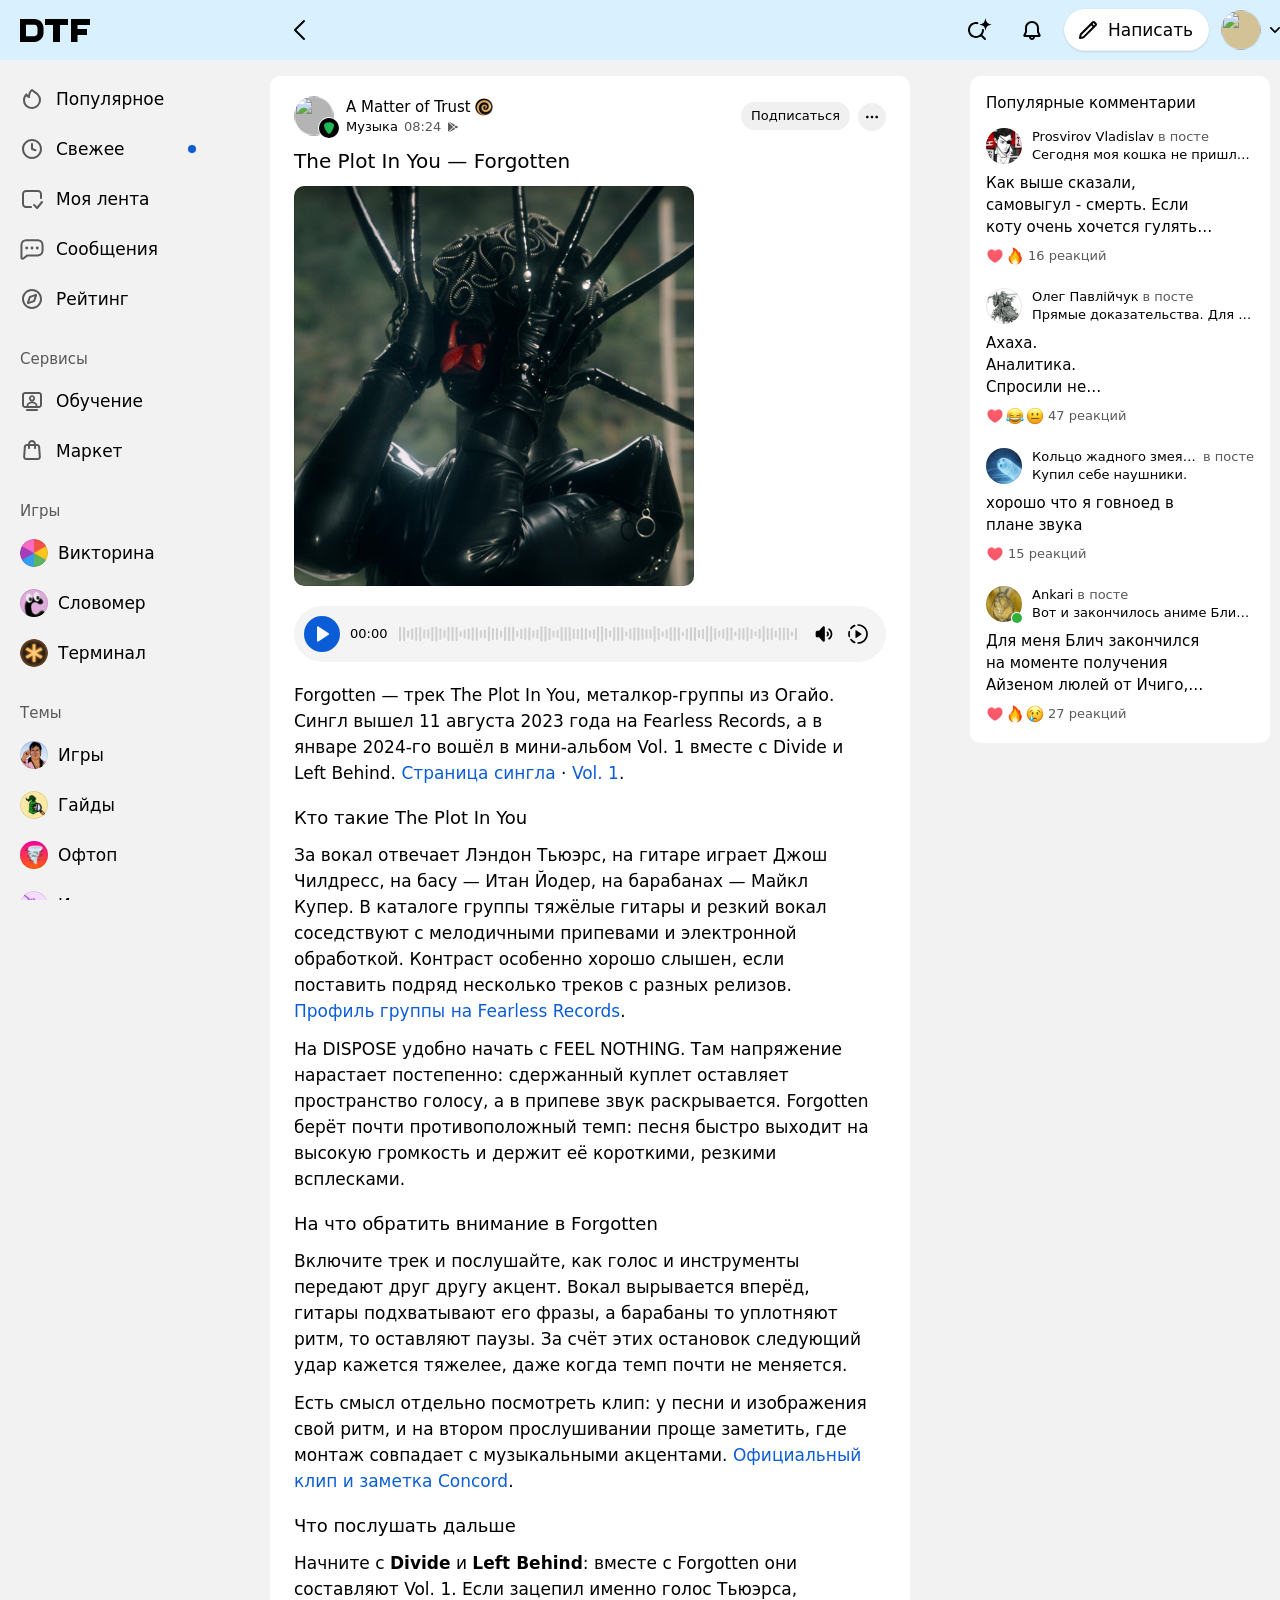
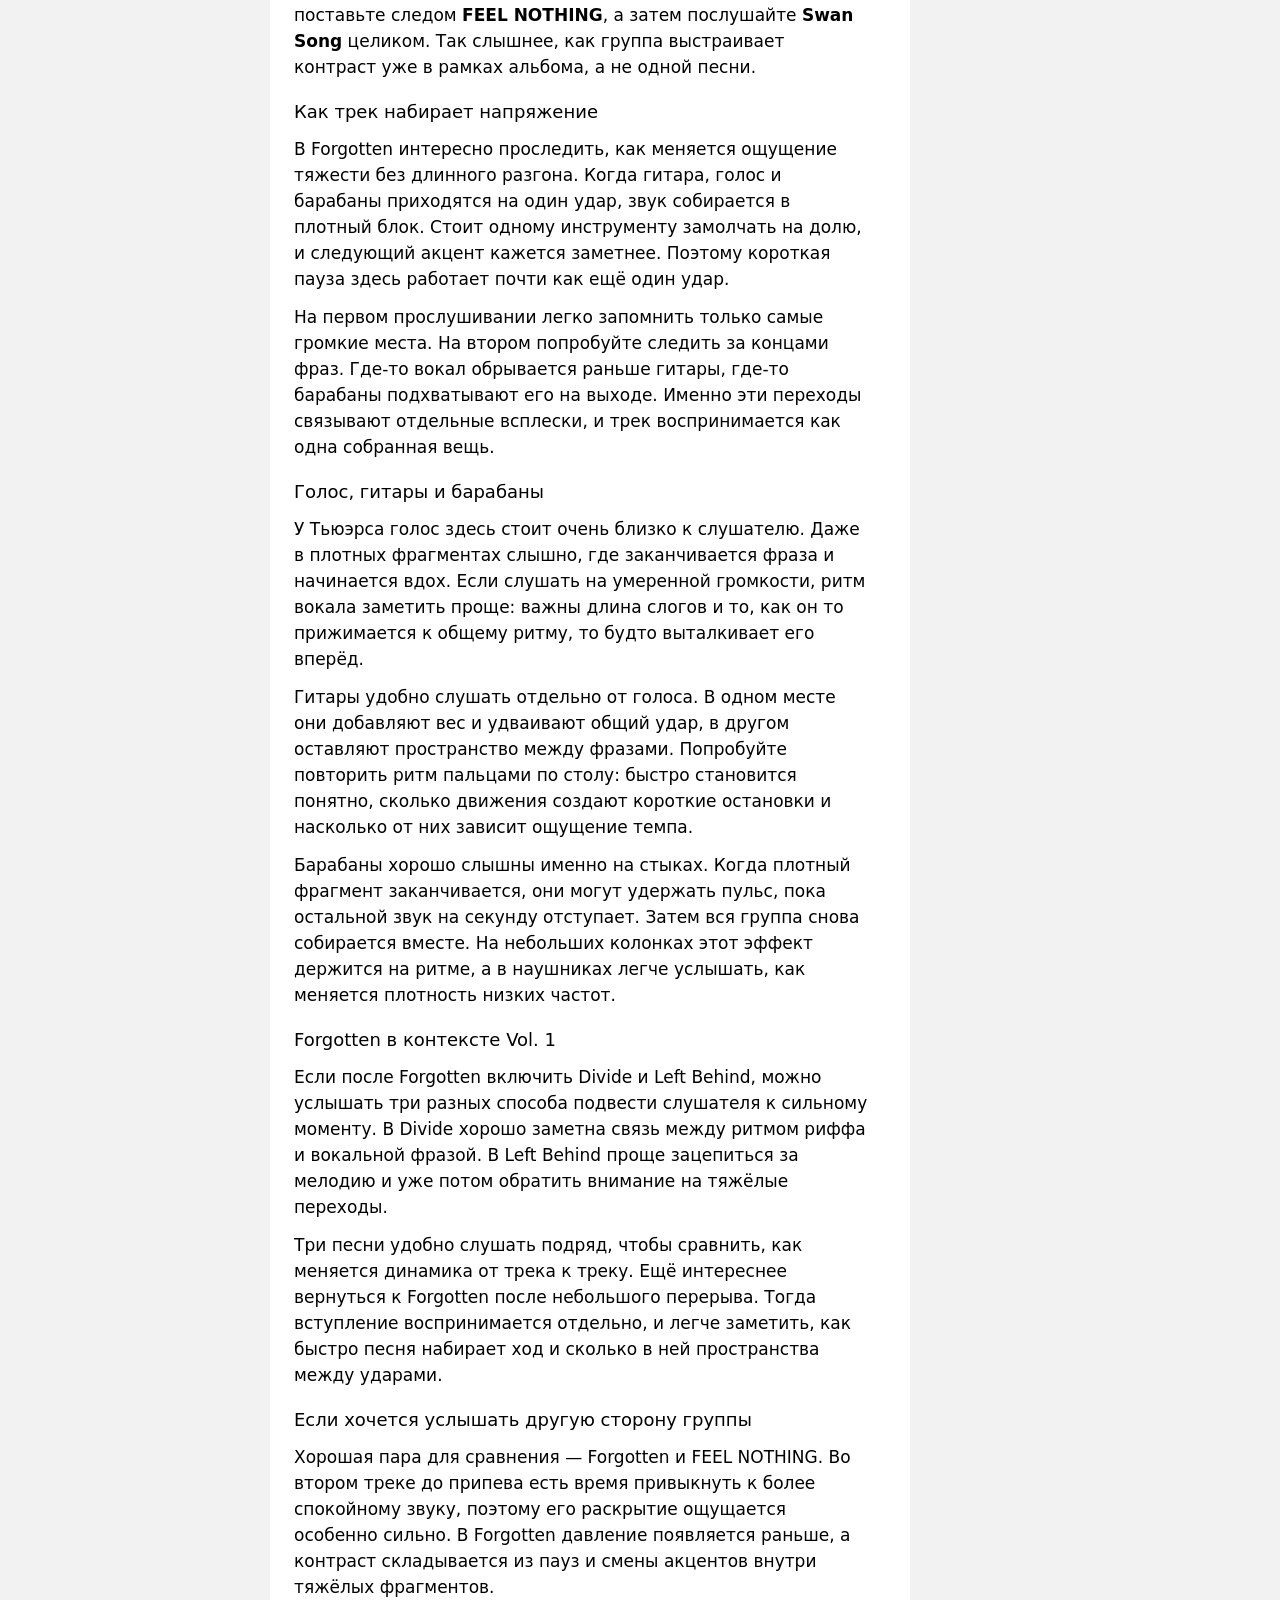
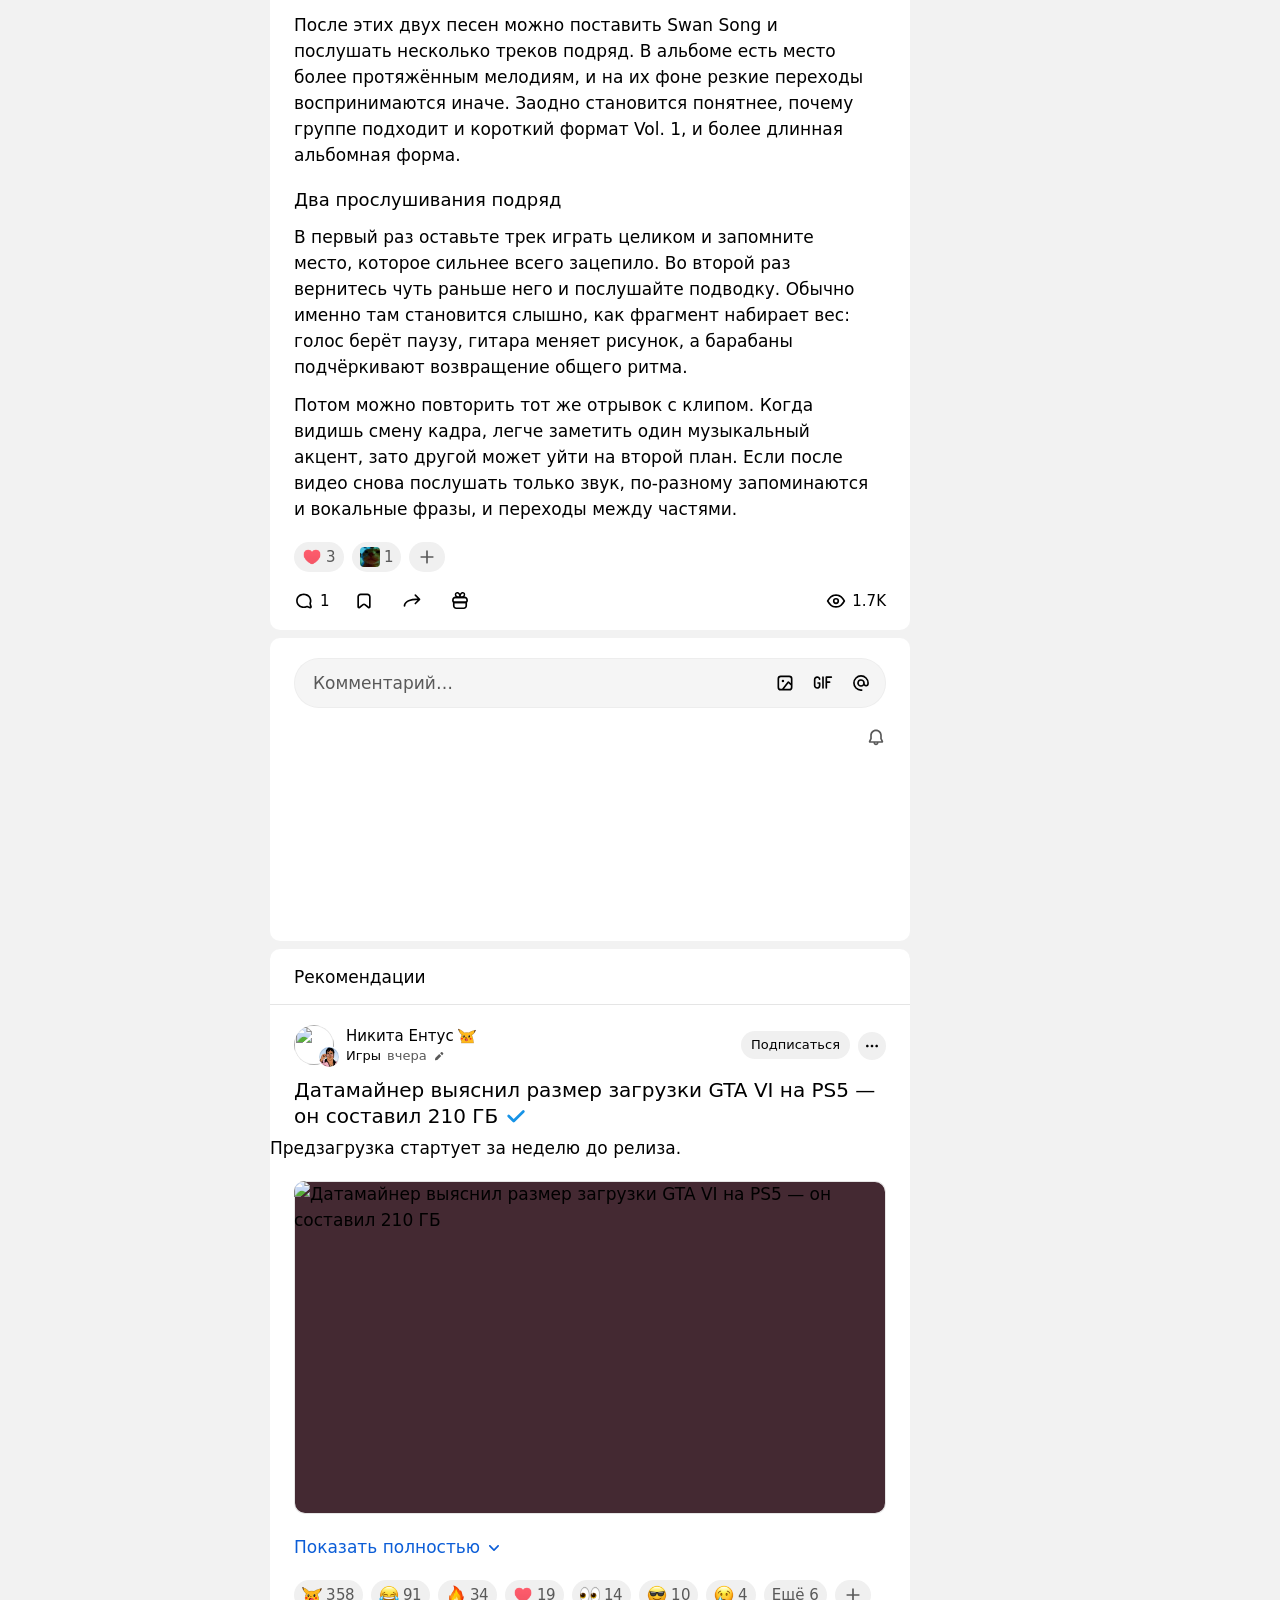
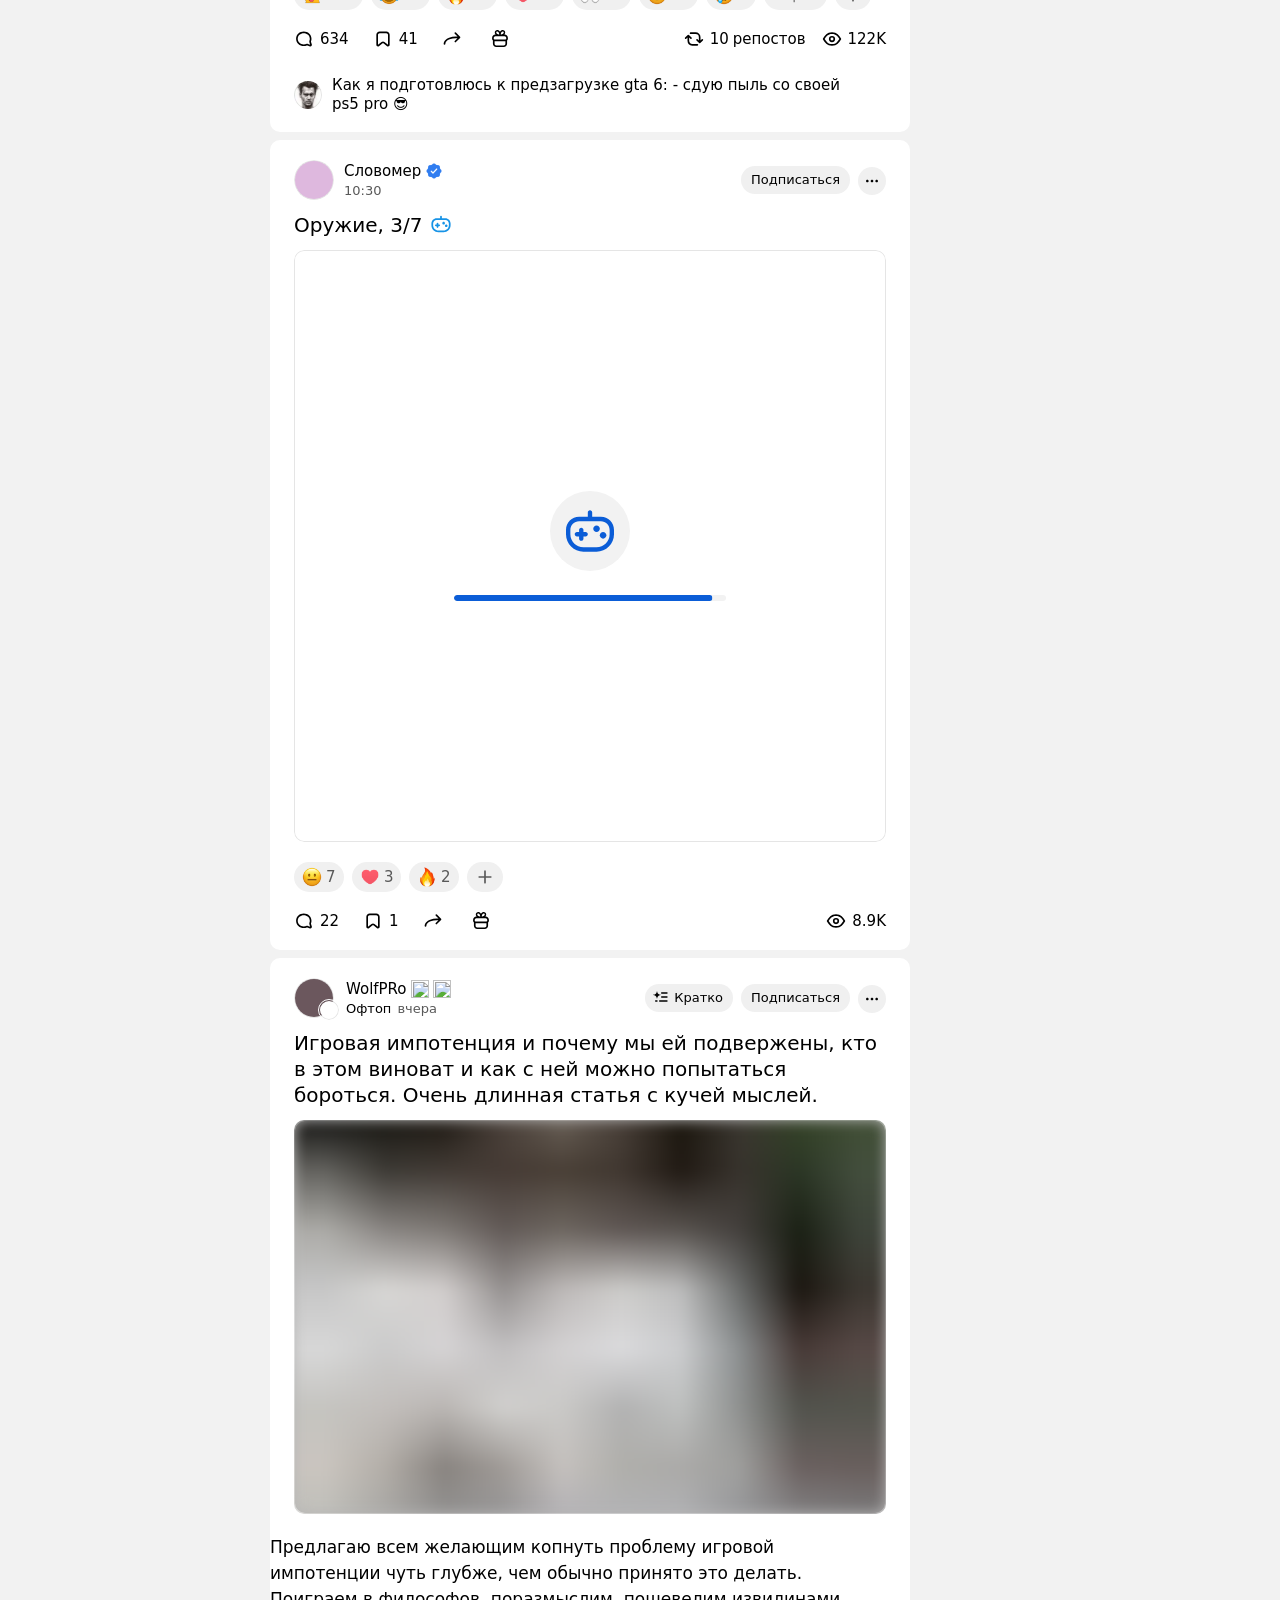
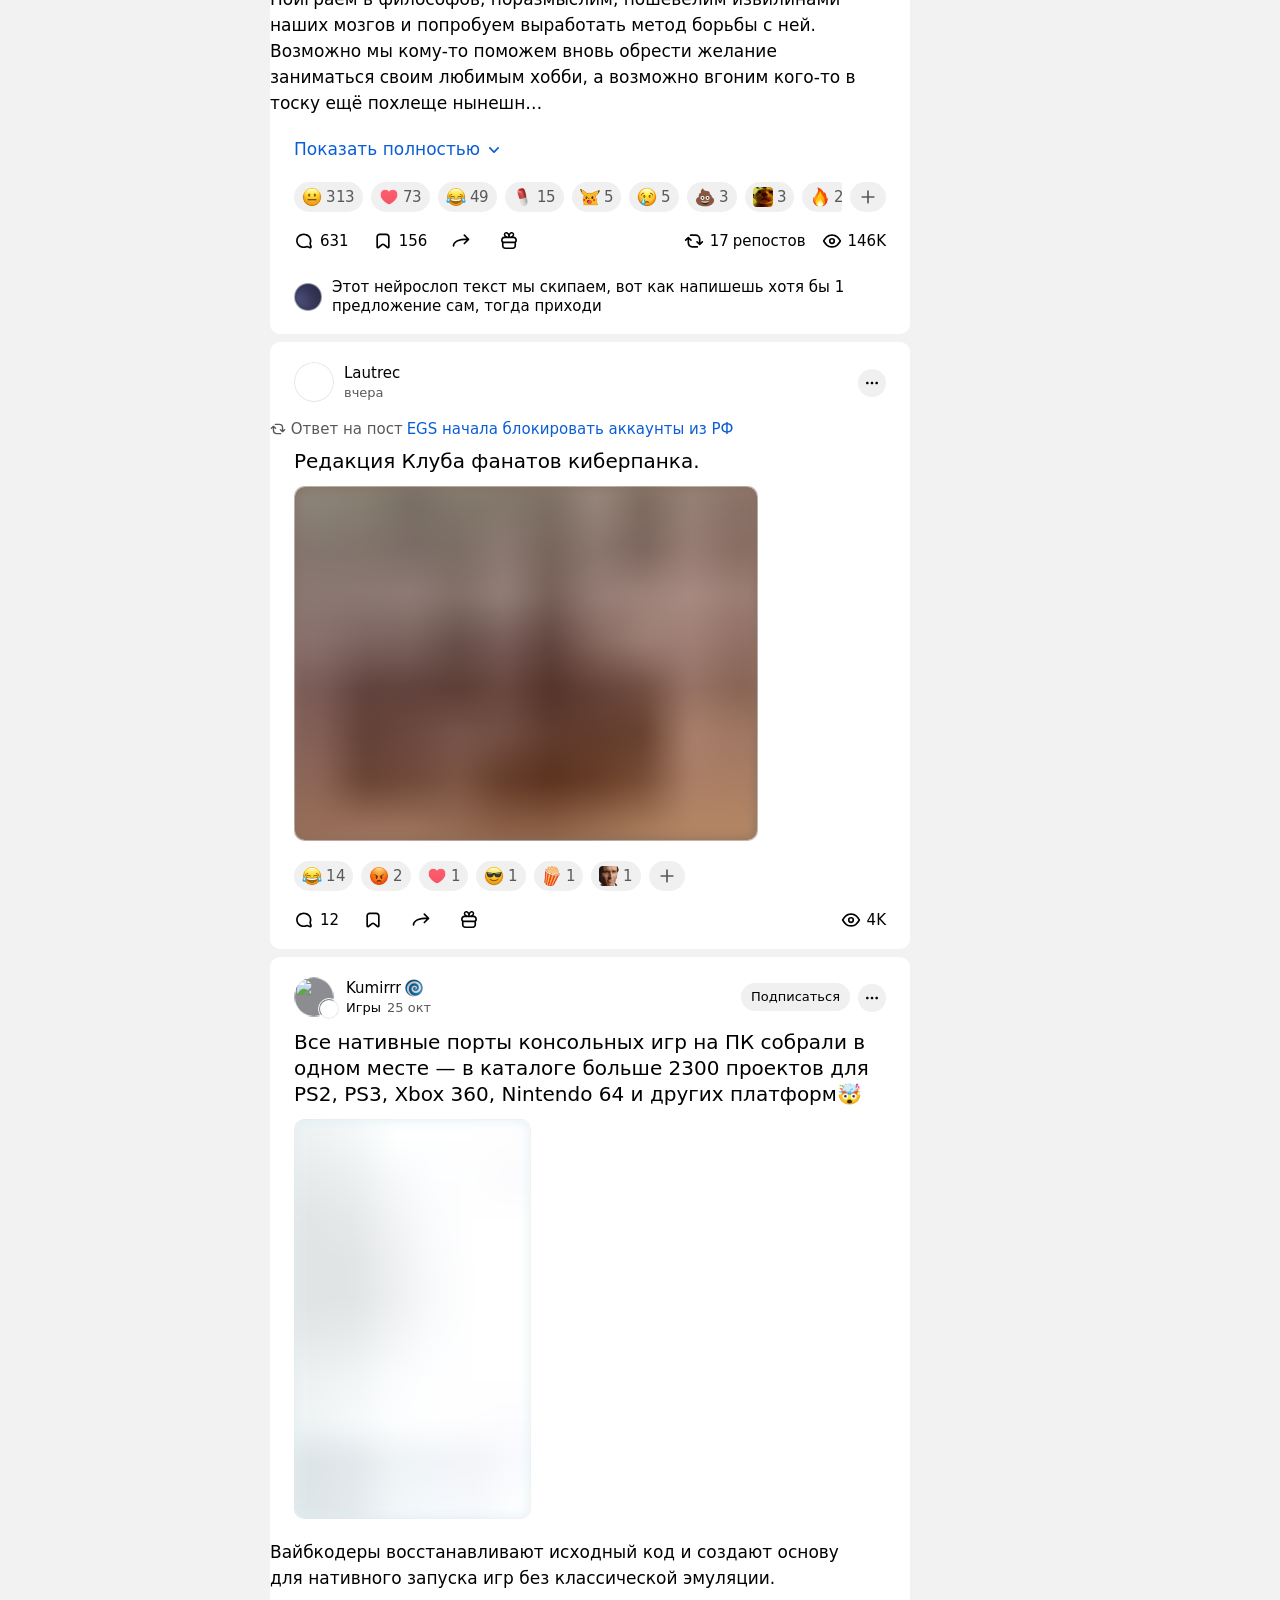
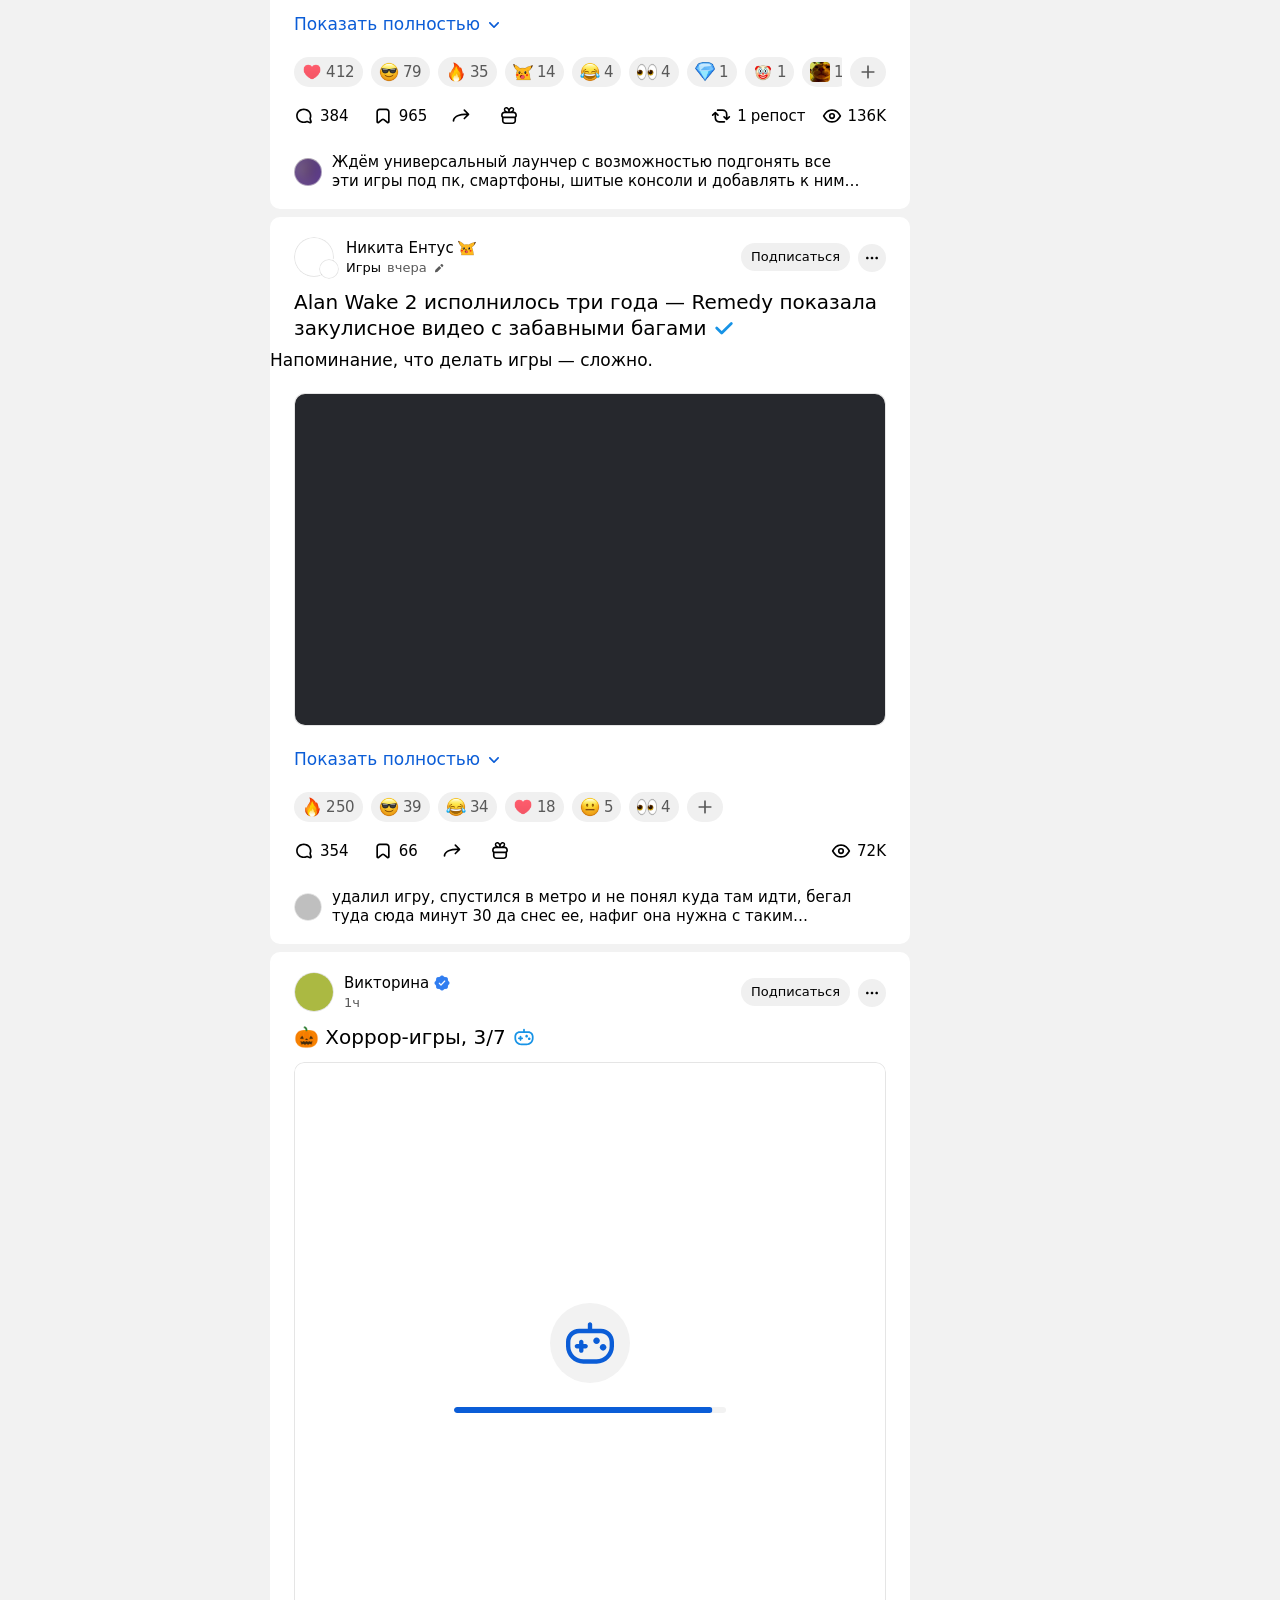
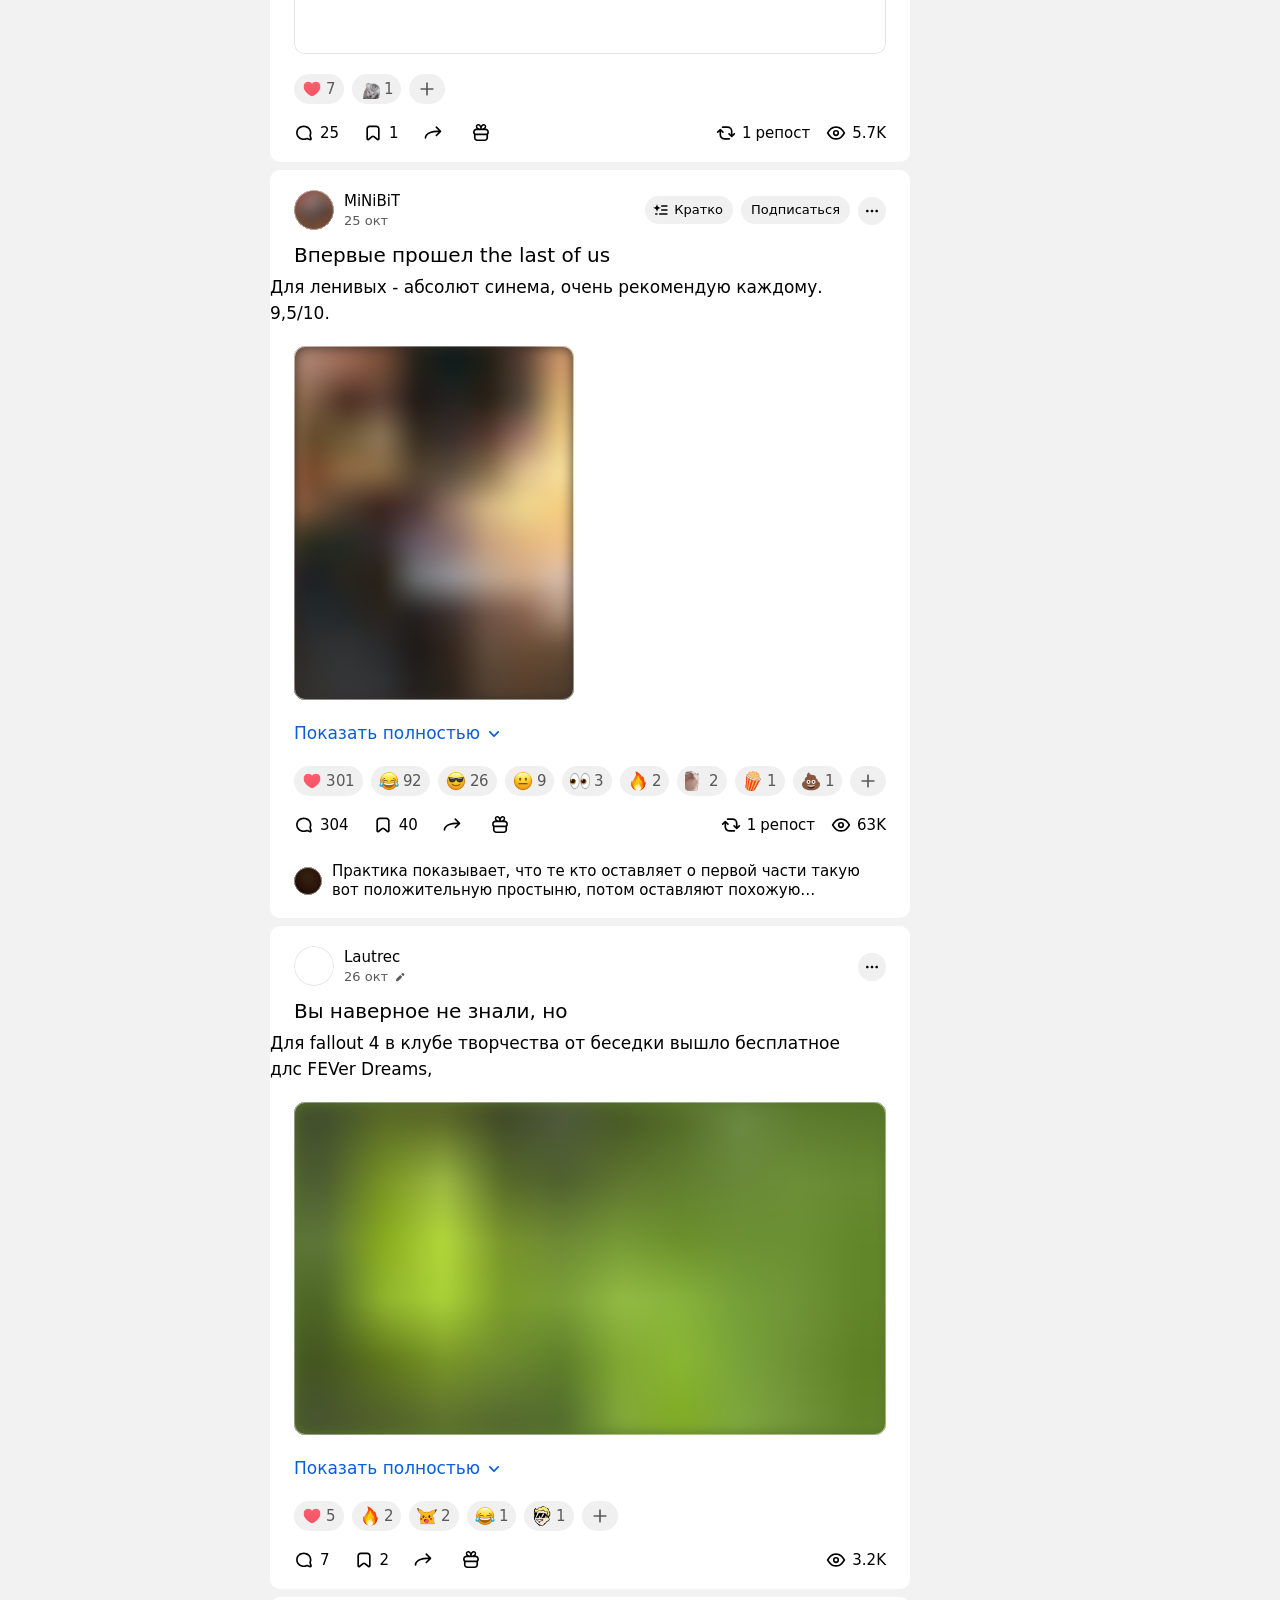
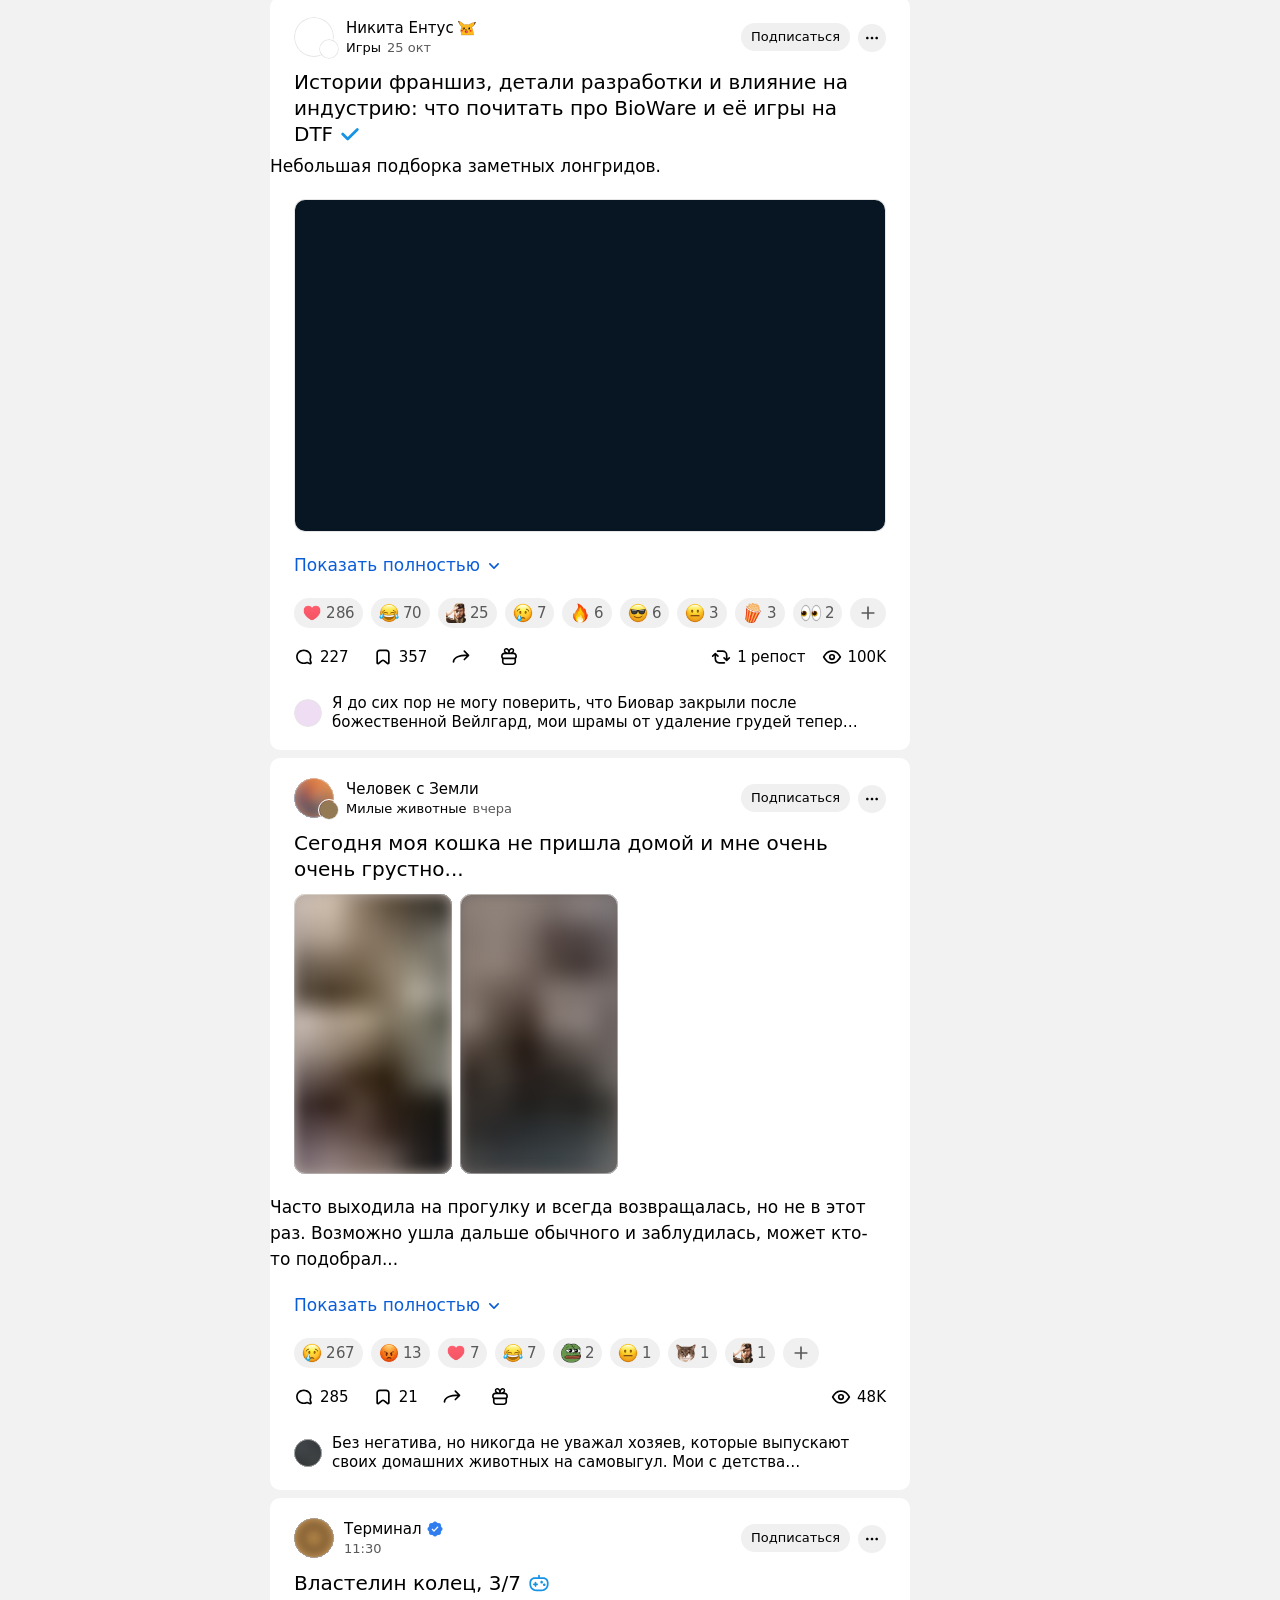
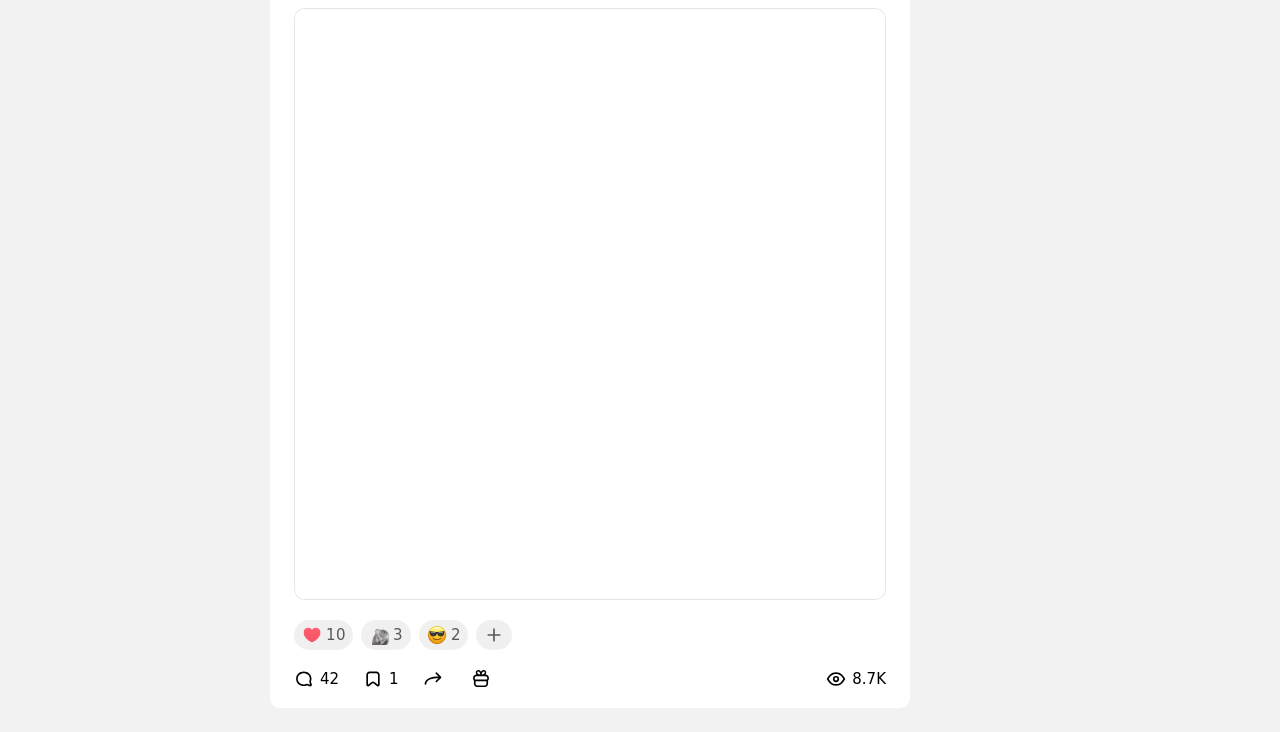
==== commit 0c7a537f: "Place mobile audio player below navigation" ====
--- a/index.html
+++ b/index.html
@@ -58,7 +58,7 @@
 <link rel="apple-touch-startup-image" media="(device-width: 834px) and (device-height: 1112px) and (-webkit-device-pixel-ratio: 2) and (orientation: landscape)" href="https://dtf.ru/assets/apple-touch-startup-image-2224x1668.png">
 <link rel="apple-touch-startup-image" media="(device-width: 1024px) and (device-height: 1366px) and (-webkit-device-pixel-ratio: 2) and (orientation: portrait)" href="https://dtf.ru/assets/apple-touch-startup-image-2048x2732.png">
 <link rel="apple-touch-startup-image" media="(device-width: 1024px) and (device-height: 1366px) and (-webkit-device-pixel-ratio: 2) and (orientation: landscape)" href="https://dtf.ru/assets/apple-touch-startup-image-2732x2048.png">
-<link rel="manifest" href="https://dtf.ru/manifest.webmanifest" crossorigin="use-credentials" data-hid="manifest"><link rel="stylesheet" crossorigin="" href="assets/original/63.css"><title>The Plot In You — Forgotten — Музыка на DTF</title><meta name="theme-color" content="#D9F0FF"><meta name="apple-mobile-web-app-status-bar-style" content="#D9F0FF"><link rel="canonical" href="https://dtf.ru/music/5373890-lyapis-trubeckoi-evpatoriya"><meta property="vk:image" content="https://api.dtf.ru/v2.9/cover/vk/c/5373890/1793179934/cover.jpg"><meta property="og:locale" content="ru_RU"><meta property="og:description" content="The Plot In You — Forgotten — Музыка на DTF"><meta property="og:image:type" content="image/jpeg"><meta property="og:site_name" content="DTF"><meta property="og:image:width" content="600"><meta property="og:image:height" content="315"><meta name="twitter:card" content="summary_large_image"><meta property="og:url" content="https://dtf.ru/music/5373890-lyapis-trubeckoi-evpatoriya"><meta property="og:title" content="The Plot In You — Forgotten — Музыка на DTF"><meta name="description" content="The Plot In You — Forgotten — Музыка на DTF"><meta property="og:type" content="article"><meta property="og:image" content="https://api.dtf.ru/v2.9/cover/fb/c/5373890/1793179934/cover.jpg"><meta name="twitter:image" content="https://api.dtf.ru/v2.9/cover/tw/c/5373890/1793179934/cover.jpg"><meta name="author" content="A Matter of Trust"><link rel="stylesheet" crossorigin="" href="assets/original/62.css"><link rel="stylesheet" href="compact.css?v=mobile-dock-groups"></head>
+<link rel="manifest" href="https://dtf.ru/manifest.webmanifest" crossorigin="use-credentials" data-hid="manifest"><link rel="stylesheet" crossorigin="" href="assets/original/63.css"><title>The Plot In You — Forgotten — Музыка на DTF</title><meta name="theme-color" content="#D9F0FF"><meta name="apple-mobile-web-app-status-bar-style" content="#D9F0FF"><link rel="canonical" href="https://dtf.ru/music/5373890-lyapis-trubeckoi-evpatoriya"><meta property="vk:image" content="https://api.dtf.ru/v2.9/cover/vk/c/5373890/1793179934/cover.jpg"><meta property="og:locale" content="ru_RU"><meta property="og:description" content="The Plot In You — Forgotten — Музыка на DTF"><meta property="og:image:type" content="image/jpeg"><meta property="og:site_name" content="DTF"><meta property="og:image:width" content="600"><meta property="og:image:height" content="315"><meta name="twitter:card" content="summary_large_image"><meta property="og:url" content="https://dtf.ru/music/5373890-lyapis-trubeckoi-evpatoriya"><meta property="og:title" content="The Plot In You — Forgotten — Музыка на DTF"><meta name="description" content="The Plot In You — Forgotten — Музыка на DTF"><meta property="og:type" content="article"><meta property="og:image" content="https://api.dtf.ru/v2.9/cover/fb/c/5373890/1793179934/cover.jpg"><meta name="twitter:image" content="https://api.dtf.ru/v2.9/cover/tw/c/5373890/1793179934/cover.jpg"><meta name="author" content="A Matter of Trust"><link rel="stylesheet" crossorigin="" href="assets/original/62.css"><link rel="stylesheet" href="compact.css?v=mobile-player-rounded-page"></head>
 
 <body data-font-family="Roboto" data-font-smoothing="Antialiased" class="app-loaded">
   <div id="app"><!--[--><div class="supbar supbar--top"><!----><!----></div><div class="bar bar--top"><div class="header"><!----><div class="header__layout"><div class="header__left"><a class="header__logo" href="https://dtf.ru/" data-router-link=""><!--[--><span><svg xmlns="http://www.w3.org/2000/svg" width="70" height="23" viewBox="0 0 70 23"><path fill-rule="evenodd" d="M0 0h14.5c5.014 0 9.001 3.984 9 8.883v5.234c0 4.899-3.986 8.883-9 8.883H0V0Zm14.5 17.216c1.749 0 3-1.39 3-3.099V8.883c0-1.712-1.252-3.1-3-3.1H6v11.433h8.5Z" clip-rule="evenodd"></path><path d="M25 6h8v17h7V6h8V0H25v6ZM70 6V0H51v23h6.5v-7H67v-6h-9.5V6H70Z"></path></svg></span><!--]--></a></div><div class="header__main"><button class="button button--size-l button--type-transparent button--icon-only button--circle button--rounded header__back-button" type="button" data-ripple="center"><svg class="icon icon--chevron_left_big" width="24" height="24"><use xlink:href="assets/sprite.svg#sprite-chevron_left_big"></use></svg></button><!----></div><div class="header__right"><button class="quick-search-button"><svg class="icon icon--search_enhanced" width="24" height="24"><use xlink:href="assets/sprite.svg#sprite-search_enhanced"></use></svg></button><!----><div class="bell"><button class="bell__button"><svg class="icon icon--bell bell__button-icon" width="24" height="24"><use xlink:href="assets/sprite.svg#sprite-bell"></use></svg><!----></button><!----></div><a href="editor.html" class="" data-router-link="" data-gtm-click="[&quot;Header — Write&quot;]"><button class="button button--size-l button--type-secondary button--with-icon button--rounded" type="button"><svg class="icon icon--pen" width="24" height="24"><use xlink:href="assets/sprite.svg#sprite-pen"></use></svg>Написать</button></a><div class="account-button"><div class="account-button__inner"><div data-loaded="true" class="andropov-media andropov-media--rounded andropov-media--bordered andropov-media--has-preview andropov-image" style="aspect-ratio: 1.77778 / 1; width: 40px; height: 40px; max-width: none; --background-color: #d3c295;"><!----><picture><source srcset="https://leonardo.osnova.io/6f3c0dc0-ec00-59f8-ba7e-8bfe1bb2546a/-/scale_crop/72x72/-/format/webp/, assets/original/61.webp 2x" type="image/webp"><img src="https://leonardo.osnova.io/6f3c0dc0-ec00-59f8-ba7e-8bfe1bb2546a/-/scale_crop/72x72/" alt="" loading="lazy" width="40" height="40"></picture></div><svg class="icon icon--chevron_down" width="20" height="20"><use xlink:href="assets/sprite.svg#sprite-chevron_down"></use></svg></div><!----></div></div></div></div></div><div class="layout-wrapper"><div class="layout"><div class="aside aside--left"><div class="scrollable" data-overlayscrollbars-initialize="" data-overlayscrollbars="host"><div data-scrollable="" data-overlayscrollbars-viewport="scrollbarHidden overflowXHidden overflowYScroll" tabindex="-1" style="margin-right: 0px; margin-bottom: 0px; margin-left: 0px; top: 0px; right: auto; left: 0px; width: calc(100% + 0px); padding: 0px;"><!--[--><div class="RfG81WK4"><!--[--><div class="YZHyOA0P"><!----><div class="yGqw5m-Y"><!--[--><a href="https://dtf.ru/popular" class="z4vyLIzO" data-ripple="" data-router-link="" data-gtm-click="[&quot;Sidebar — Popular&quot;]"><!--[--><svg class="icon icon--feed Ye95fS5-" width="24" height="24"><use xlink:href="assets/sprite.svg#sprite-feed"></use></svg><div class="h1yHGAeJ"><span class="KGmVg20a">Популярное <!----></span><!----></div><!----><!--]--></a><a href="https://dtf.ru/new" class="z4vyLIzO" data-ripple="" data-router-link="" data-gtm-click="[&quot;Sidebar — New&quot;]"><!--[--><svg class="icon icon--clock Ye95fS5-" width="24" height="24"><use xlink:href="assets/sprite.svg#sprite-clock"></use></svg><div class="h1yHGAeJ"><span class="KGmVg20a">Свежее <!----></span><!----></div><div class="dot dot--size-large GVO1-Ln-"></div><!--]--></a><a href="https://dtf.ru/my" class="z4vyLIzO" data-ripple="" data-router-link="" data-gtm-click="[&quot;Sidebar — My&quot;]"><!--[--><svg class="icon icon--my_feed Ye95fS5-" width="24" height="24"><use xlink:href="assets/sprite.svg#sprite-my_feed"></use></svg><div class="h1yHGAeJ"><span class="KGmVg20a">Моя лента <!----></span><!----></div><!----><!--]--></a><a href="https://dtf.ru/m" class="z4vyLIzO" data-ripple="" data-router-link="" data-gtm-click="[&quot;Sidebar — Messenger&quot;]"><!--[--><svg class="icon icon--messenger Ye95fS5-" width="24" height="24"><use xlink:href="assets/sprite.svg#sprite-messenger"></use></svg><div class="h1yHGAeJ"><span class="KGmVg20a">Сообщения <!----></span><!----></div><!----><!--]--></a><a href="https://dtf.ru/discovery" class="z4vyLIzO" data-ripple="" data-router-link="" data-gtm-click="[&quot;Sidebar — Discovery&quot;]"><!--[--><svg class="icon icon--discovery Ye95fS5-" width="24" height="24"><use xlink:href="assets/sprite.svg#sprite-discovery"></use></svg><div class="h1yHGAeJ"><span class="KGmVg20a">Рейтинг <!----></span><!----></div><!----><!--]--></a><!--]--></div></div><div class="YZHyOA0P"><button class="_8iytsbXO OnF8GKVU" type="button" data-section="services"><span>Сервисы</span><span class="h6EBfzHf -ZZ1gSym" data-state="b"><span class="sPsHQ8tA" data-layer="a" aria-hidden="true"><!--[--><svg class="icon icon--chevron_right" width="16" height="16"><use xlink:href="assets/sprite.svg#sprite-chevron_right"></use></svg><!--]--></span><span class="sPsHQ8tA" data-layer="b" aria-hidden="false"><!--[--><svg class="icon icon--chevron_down" width="16" height="16"><use xlink:href="assets/sprite.svg#sprite-chevron_down"></use></svg><!--]--></span></span></button><div class="yGqw5m-Y"><!--[--><a to="https://edu.vc.ru" href="https://edu.vc.ru/" target="_blank" class="z4vyLIzO" data-ripple="" data-gtm-click="[&quot;Sidebar — Courses&quot;]"><svg class="icon icon--courses Ye95fS5-" width="24" height="24"><use xlink:href="assets/sprite.svg#sprite-courses"></use></svg><div class="h1yHGAeJ"><span class="KGmVg20a">Обучение <svg class="icon icon--arrow_up_right lsAuSw3k" width="16" height="16"><use xlink:href="assets/sprite.svg#sprite-arrow_up_right"></use></svg></span><!----></div><!----></a><a href="https://dtf.ru/store" class="z4vyLIzO" data-ripple="" data-router-link="" data-gtm-click="[&quot;Sidebar — Store&quot;]"><!--[--><svg class="icon icon--marketplace Ye95fS5-" width="24" height="24"><use xlink:href="assets/sprite.svg#sprite-marketplace"></use></svg><div class="h1yHGAeJ"><span class="KGmVg20a">Маркет <!----></span><!----></div><!----><!--]--></a><!--]--></div></div><!--]--><div class="YZHyOA0P"><button class="_8iytsbXO OnF8GKVU" type="button" data-section="games"><span>Игры</span><span class="h6EBfzHf -ZZ1gSym" data-state="b"><span class="sPsHQ8tA" data-layer="a" aria-hidden="true"><!--[--><svg class="icon icon--chevron_right" width="16" height="16"><use xlink:href="assets/sprite.svg#sprite-chevron_right"></use></svg><!--]--></span><span class="sPsHQ8tA" data-layer="b" aria-hidden="false"><!--[--><svg class="icon icon--chevron_down" width="16" height="16"><use xlink:href="assets/sprite.svg#sprite-chevron_down"></use></svg><!--]--></span></span></button><div class="yGqw5m-Y"><!--[--><a href="https://dtf.ru/quiz" class="z4vyLIzO" data-router-link="" data-gtm-click="[&quot;Sidebar — Quiz&quot;]"><!--[--><div data-loaded="true" class="andropov-media andropov-media--rounded andropov-media--bordered andropov-media--has-preview S2Ojm-FH andropov-image S2Ojm-FH" style="aspect-ratio:1;width:28px;height:28px;max-width:none;--background-color:#dddddd;"><!----><!--[--><picture><source srcset="assets/original/60.webp, assets/original/60.webp 2x" type="image/webp"><img src="https://leonardo.osnova.io/78a94f3c-7851-55e4-b52b-cec0a0007dd1/-/scale_crop/72x72/" alt="" loading="lazy" width="28" height="28"></picture><!--]--></div><div class="h1yHGAeJ">Викторина</div><!--]--></a><a href="https://dtf.ru/slovomer" class="z4vyLIzO" data-router-link="" data-gtm-click="[&quot;Sidebar — Slovomer&quot;]"><!--[--><div data-loaded="true" class="andropov-media andropov-media--rounded andropov-media--bordered andropov-media--has-preview S2Ojm-FH andropov-image S2Ojm-FH" style="aspect-ratio:1;width:28px;height:28px;max-width:none;--background-color:#dddddd;"><!----><!--[--><picture><source srcset="assets/original/59.webp, assets/original/59.webp 2x" type="image/webp"><img src="https://leonardo.osnova.io/654f51ce-0e09-59d6-8f57-673d896fc557/-/scale_crop/72x72/" alt="" loading="lazy" width="28" height="28"></picture><!--]--></div><div class="h1yHGAeJ">Словомер</div><!--]--></a><a href="https://dtf.ru/terminal" class="z4vyLIzO" data-router-link="" data-gtm-click="[&quot;Sidebar — TerminalBreach&quot;]"><!--[--><div data-loaded="true" class="andropov-media andropov-media--rounded andropov-media--bordered andropov-media--has-preview S2Ojm-FH andropov-image S2Ojm-FH" style="aspect-ratio:1;width:28px;height:28px;max-width:none;--background-color:#dddddd;"><!----><!--[--><picture><source srcset="assets/original/58.webp, assets/original/58.webp 2x" type="image/webp"><img src="https://leonardo.osnova.io/a2e9601b-1bf5-5b2b-af73-4f033f7e6639/-/scale_crop/72x72/" alt="" loading="lazy" width="28" height="28"></picture><!--]--></div><div class="h1yHGAeJ">Терминал</div><!--]--></a><!--]--></div></div><div class="YZHyOA0P"><button class="_8iytsbXO OnF8GKVU" type="button" data-section="topics"><span>Темы</span><span class="h6EBfzHf -ZZ1gSym" data-state="b"><span class="sPsHQ8tA" data-layer="a" aria-hidden="true"><!--[--><svg class="icon icon--chevron_right" width="16" height="16"><use xlink:href="assets/sprite.svg#sprite-chevron_right"></use></svg><!--]--></span><span class="sPsHQ8tA" data-layer="b" aria-hidden="false"><!--[--><svg class="icon icon--chevron_down" width="16" height="16"><use xlink:href="assets/sprite.svg#sprite-chevron_down"></use></svg><!--]--></span></span></button><div class="yGqw5m-Y"><!--[--><!--[--><a class="z4vyLIzO" href="https://dtf.ru/games" data-router-link=""><!--[--><div data-loaded="true" class="andropov-media andropov-media--rounded andropov-media--bordered andropov-media--has-preview S2Ojm-FH andropov-image S2Ojm-FH" style="aspect-ratio:1;width:28px;height:28px;max-width:none;--background-color:#fff;"><!----><!--[--><picture><source srcset="assets/original/57.webp, assets/original/57.webp 2x" type="image/webp"><img src="https://leonardo.osnova.io/e5348320-b11a-9419-fb85-f7b63e2de194/-/scale_crop/72x72/" alt="" loading="lazy" width="28" height="28"></picture><!--]--></div><div class="h1yHGAeJ">Игры</div><!--]--></a><a class="z4vyLIzO" href="https://dtf.ru/howto" data-router-link=""><!--[--><div data-loaded="true" class="andropov-media andropov-media--rounded andropov-media--bordered andropov-media--has-preview S2Ojm-FH andropov-image S2Ojm-FH" style="aspect-ratio:1;width:28px;height:28px;max-width:none;--background-color:#faeba3;"><!----><!--[--><picture><source srcset="assets/original/56.webp, assets/original/56.webp 2x" type="image/webp"><img src="https://leonardo.osnova.io/47a6c16b-ed6a-1847-a573-f27ab8c3dc07/-/scale_crop/72x72/" alt="" loading="lazy" width="28" height="28"></picture><!--]--></div><div class="h1yHGAeJ">Гайды</div><!--]--></a><a class="z4vyLIzO" href="https://dtf.ru/flood" data-router-link=""><!--[--><div data-loaded="true" class="andropov-media andropov-media--rounded andropov-media--bordered andropov-media--has-preview S2Ojm-FH andropov-image S2Ojm-FH" style="aspect-ratio:1;width:28px;height:28px;max-width:none;--background-color:#fff;"><!----><!--[--><picture><source srcset="assets/original/55.webp, assets/original/55.webp 2x" type="image/webp"><img src="https://leonardo.osnova.io/097c16c9-4459-5f8d-9da6-ce8e76831f3e/-/scale_crop/72x72/" alt="" loading="lazy" width="28" height="28"></picture><!--]--></div><div class="h1yHGAeJ">Офтоп</div><!--]--></a><a class="z4vyLIzO" href="https://dtf.ru/indie" data-router-link=""><!--[--><div data-loaded="true" class="andropov-media andropov-media--rounded andropov-media--bordered andropov-media--has-preview S2Ojm-FH andropov-image S2Ojm-FH" style="aspect-ratio:1;width:28px;height:28px;max-width:none;--background-color:#fff;"><!----><!--[--><picture><source srcset="assets/original/54.webp, assets/original/54.webp 2x" type="image/webp"><img src="https://leonardo.osnova.io/044c3d8c-3200-4bdc-c4e3-40e99fec6777/-/scale_crop/72x72/" alt="" loading="lazy" width="28" height="28"></picture><!--]--></div><div class="h1yHGAeJ">Инди</div><!--]--></a><a class="z4vyLIzO" href="https://dtf.ru/neuralart" data-router-link=""><!--[--><div data-loaded="true" class="andropov-media andropov-media--rounded andropov-media--bordered andropov-media--has-preview S2Ojm-FH andropov-image S2Ojm-FH" style="aspect-ratio:1;width:28px;height:28px;max-width:none;--background-color:#d5d3cd;"><div class="andropov-media__thumbnail" style="background-image:url([data-uri]);"></div><!--[--><picture><source srcset="assets/original/53.webp, assets/original/53.webp 2x" type="image/webp"><img src="https://leonardo.osnova.io/88c3546d-db16-5d45-a8ee-5949e45d4028/-/scale_crop/72x72/" alt="" loading="lazy" width="28" height="28"></picture><!--]--></div><div class="h1yHGAeJ">НейроИскусство</div><!--]--></a><a class="z4vyLIzO" href="https://dtf.ru/muzposting" data-router-link=""><!--[--><div data-loaded="true" class="andropov-media andropov-media--rounded andropov-media--bordered andropov-media--has-preview S2Ojm-FH andropov-image S2Ojm-FH" style="aspect-ratio:1;width:28px;height:28px;max-width:none;--background-color:#bc362a;"><div class="andropov-media__thumbnail" style="background-image:url([data-uri]);"></div><!--[--><picture><source srcset="assets/original/52.webp, assets/original/52.webp 2x" type="image/webp"><img src="https://leonardo.osnova.io/fc1c9f9c-ab62-5bb1-b0bb-5674eb3502b2/-/scale_crop/72x72/" alt="" loading="lazy" width="28" height="28"></picture><!--]--></div><div class="h1yHGAeJ">Ночной музпостинг</div><!--]--></a><a class="z4vyLIzO" href="https://dtf.ru/cinema" data-router-link=""><!--[--><div data-loaded="true" class="andropov-media andropov-media--rounded andropov-media--bordered andropov-media--has-preview S2Ojm-FH andropov-image S2Ojm-FH" style="aspect-ratio:1;width:28px;height:28px;max-width:none;--background-color:#fbe4cc;"><!----><!--[--><picture><source srcset="assets/original/51.webp, assets/original/51.webp 2x" type="image/webp"><img src="https://leonardo.osnova.io/5d198df0-3ba4-6837-b9c3-ac8c04fb9181/-/scale_crop/72x72/" alt="" loading="lazy" width="28" height="28"></picture><!--]--></div><div class="h1yHGAeJ">Кино и сериалы</div><!--]--></a><a class="z4vyLIzO" href="https://dtf.ru/craft" data-router-link=""><!--[--><div data-loaded="true" class="andropov-media andropov-media--rounded andropov-media--bordered andropov-media--has-preview S2Ojm-FH andropov-image S2Ojm-FH" style="aspect-ratio:1;width:28px;height:28px;max-width:none;--background-color:#d8d2ab;"><!----><!--[--><picture><source srcset="assets/original/50.webp, assets/original/50.webp 2x" type="image/webp"><img src="https://leonardo.osnova.io/34be5067-2cdf-2eb3-d9af-415abb861967/-/scale_crop/72x72/" alt="" loading="lazy" width="28" height="28"></picture><!--]--></div><div class="h1yHGAeJ">Творчество</div><!--]--></a><a class="z4vyLIzO RCt5iwch" href="https://dtf.ru/music" data-router-link=""><!--[--><div data-loaded="true" class="andropov-media andropov-media--rounded andropov-media--bordered andropov-media--has-preview S2Ojm-FH andropov-image S2Ojm-FH" style="aspect-ratio:1;width:28px;height:28px;max-width:none;--background-color:#1bbb53;"><!----><!--[--><picture><source srcset="assets/original/49.webp, assets/original/49.webp 2x" type="image/webp"><img src="https://leonardo.osnova.io/1c00b5aa-00e4-5c78-a8ee-107725c1dcaf/-/scale_crop/72x72/" alt="" loading="lazy" width="28" height="28"></picture><!--]--></div><div class="h1yHGAeJ">Музыка</div><!--]--></a><a class="z4vyLIzO" href="https://dtf.ru/avi" data-router-link=""><!--[--><div data-loaded="true" class="andropov-media andropov-media--rounded andropov-media--bordered andropov-media--has-preview S2Ojm-FH andropov-image S2Ojm-FH" style="aspect-ratio:1;width:28px;height:28px;max-width:none;--background-color:#dcebfb;"><!----><!--[--><picture><source srcset="assets/original/48.webp, assets/original/48.webp 2x" type="image/webp"><img src="https://leonardo.osnova.io/fac10315-1c6f-4dd0-1f7c-8fdd394acdad/-/scale_crop/72x72/" alt="" loading="lazy" width="28" height="28"></picture><!--]--></div><div class="h1yHGAeJ">Видео</div><!--]--></a><!--]--><div class="z4vyLIzO"><svg class="icon icon--chevron_down Ye95fS5-" width="24" height="24"><use xlink:href="assets/sprite.svg#sprite-chevron_down"></use></svg><div class="h1yHGAeJ">Показать все</div></div><!--]--></div></div><div class="YZHyOA0P"><button class="_8iytsbXO OnF8GKVU" type="button" data-section="footer"><span>DTF</span><span class="h6EBfzHf -ZZ1gSym" data-state="b"><span class="sPsHQ8tA" data-layer="a" aria-hidden="true"><!--[--><svg class="icon icon--chevron_right" width="16" height="16"><use xlink:href="assets/sprite.svg#sprite-chevron_right"></use></svg><!--]--></span><span class="sPsHQ8tA" data-layer="b" aria-hidden="false"><!--[--><svg class="icon icon--chevron_down" width="16" height="16"><use xlink:href="assets/sprite.svg#sprite-chevron_down"></use></svg><!--]--></span></span></button><div class="yGqw5m-Y"><!--[--><a href="https://dtf.ru/team/4124171-skonchalsya-avtor-dtf-sergei-granger-mihailenko" class="z4vyLIzO" data-router-link="" data-gtm-click="[&quot;Sidebar — Granger&quot;]"><!--[--><img src="assets/original/47.png" class="olNIAiVI tqBKM7YQ"><div class="h1yHGAeJ">Granger <div class="UDdce2cG">1990 - 2025</div></div><!--]--></a><a href="https://dtf.ru/about" class="z4vyLIzO" data-router-link="" data-gtm-click="[&quot;Sidebar — About&quot;]"><!--[--><svg class="icon icon--info Ye95fS5-" width="24" height="24"><use xlink:href="assets/sprite.svg#sprite-info"></use></svg><div class="h1yHGAeJ">О проекте <!----></div><!--]--></a><a href="https://dtf.ru/rules" class="z4vyLIzO" data-router-link="" data-gtm-click="[&quot;Sidebar — Rules&quot;]"><!--[--><svg class="icon icon--rules Ye95fS5-" width="24" height="24"><use xlink:href="assets/sprite.svg#sprite-rules"></use></svg><div class="h1yHGAeJ">Правила <!----></div><!--]--></a><a href="https://dtf.ru/ads" class="z4vyLIzO" data-router-link="" data-gtm-click="[&quot;Sidebar — Ad&quot;]"><!--[--><svg class="icon icon--star Ye95fS5-" width="24" height="24"><use xlink:href="assets/sprite.svg#sprite-star"></use></svg><div class="h1yHGAeJ">Реклама <!----></div><!--]--></a><!--]--><div class="z4vyLIzO fPXbfXAb"><svg class="icon icon--sun Ye95fS5-" width="24" height="24"><use xlink:href="assets/sprite.svg#sprite-sun"></use></svg><div class="h1yHGAeJ">Светлая тема</div></div><div class="sidebar-apps-promo"><a class="sidebar-apps-promo__qr-link" href="https://dtf.ru/apps" data-router-link=""><!--[--><span class="sidebar-apps-promo__qr" aria-hidden="true"></span><!--]--></a><p class="sidebar-apps-promo__text">QR-код для установки наших приложений.</p><div class="sidebar-apps-promo__stores"><!--[--><a class="sidebar-apps-promo__store" href="https://apps.apple.com/app/apple-store/id1190484578?pt=106436823&amp;mt=8&amp;ct=pwa-menu" target="_blank" rel="noopener noreferrer"><svg class="icon icon--apple" width="24" height="24"><use xlink:href="assets/sprite.svg#sprite-apple"></use></svg></a><a class="sidebar-apps-promo__store" href="https://play.google.com/store/apps/details?id=ru.cmtt.dtf&amp;utm_source=pwa&amp;utm_medium=menu" target="_blank" rel="noopener noreferrer"><svg class="icon icon--google_play" width="24" height="24"><use xlink:href="assets/sprite.svg#sprite-google_play"></use></svg></a><a class="sidebar-apps-promo__store" href="https://appgallery.huawei.com/app/C101538015" target="_blank" rel="noopener noreferrer"><svg class="icon icon--app_gallery" width="24" height="24"><use xlink:href="assets/sprite.svg#sprite-app_gallery"></use></svg></a><a class="sidebar-apps-promo__store" href="https://www.rustore.ru/catalog/app/ru.cmtt.dtf" target="_blank" rel="noopener noreferrer"><svg class="icon icon--ru_store" width="24" height="24"><use xlink:href="assets/sprite.svg#sprite-ru_store"></use></svg></a><!--]--></div></div><p class="Mb79zeAm">Мы используем<br><a href="https://dtf.ru/rules-recommendations" target="_blank" rel="noopener">рекомендации.</a></p></div></div></div><!--]--></div><div class="os-scrollbar os-scrollbar-horizontal os-theme-custom os-scrollbar-auto-hide os-scrollbar-handle-interactive os-scrollbar-cornerless os-scrollbar-unusable os-scrollbar-auto-hide-hidden" style="--os-viewport-percent: 1; --os-scroll-direction: 0;"><div class="os-scrollbar-track"><div class="os-scrollbar-handle"></div></div></div><div class="os-scrollbar os-scrollbar-vertical os-theme-custom os-scrollbar-auto-hide os-scrollbar-handle-interactive os-scrollbar-visible os-scrollbar-cornerless os-scrollbar-auto-hide-hidden" style="--os-viewport-percent: 0.4449; --os-scroll-direction: 0;"><div class="os-scrollbar-track"><div class="os-scrollbar-handle"></div></div></div></div></div><div class="view"><button type="button" class="scroll-next-button" data-gtm-click="[&quot;Scroll To Next Island&quot;]"><svg class="icon icon--chevron_down scroll-next-button__icon" width="20" height="20"><use xlink:href="assets/sprite.svg#sprite-chevron_down"></use></svg></button><!----><!----><div class="entry"><div class="content" data-scroll-island=""><!----><div></div><div class="content-header"><div class="author author--with-sticker" style="--v41cb4c68: 40px;"><a class="author__avatar" href="https://dtf.ru/id1841422" data-router-link="" data-gtm-click="[&quot;Post — Avatar&quot;,{&quot;Location&quot;:&quot;post&quot;}]"><div data-loaded="true" class="andropov-media andropov-media--rounded andropov-media--bordered andropov-media--has-preview andropov-image" style="aspect-ratio: 1.53322 / 1; width: 40px; height: 40px; max-width: none; --background-color: #b4b4b4;"><div class="andropov-media__thumbnail" style="background-image: url(&quot;[data-uri]&quot;);"></div><picture><source srcset="https://leonardo.osnova.io/8f5581d1-ffa2-5890-8386-4792f831ac88/-/scale_crop/72x72/-/format/webp/, assets/original/46.webp 2x" type="image/webp"><img src="https://leonardo.osnova.io/8f5581d1-ffa2-5890-8386-4792f831ac88/-/scale_crop/72x72/" alt="" loading="lazy" width="40" height="40"></picture></div></a><a class="author__avatar-sticker" href="https://dtf.ru/music" data-router-link="" data-gtm-click="[&quot;Post — Topic&quot;,{&quot;FromSticker&quot;:true,&quot;Location&quot;:&quot;post&quot;}]"><div data-loaded="true" class="andropov-media andropov-media--rounded andropov-media--bordered andropov-media--has-preview andropov-image" style="aspect-ratio: 1 / 1; width: 20px; height: 20px; max-width: none; --background-color: #1bbb53;"><!----><picture><source srcset="assets/original/49.webp, assets/original/49.webp 2x" type="image/webp"><img src="https://leonardo.osnova.io/1c00b5aa-00e4-5c78-a8ee-107725c1dcaf/-/scale_crop/72x72/" alt="" loading="lazy" width="20" height="20"></picture></div></a><div class="author__main"><a class="author__name" href="https://dtf.ru/id1841422" data-router-link="" data-link-preview="subsite" data-link-preview-source="Post" data-gtm-click="[&quot;Post — Author&quot;,{&quot;Location&quot;:&quot;post&quot;}]">A Matter of Trust</a><div class="user-showcase"><div class="user-showcase__item"><img loading="lazy" width="18" height="18" src="assets/original/45.png" title="Стрик 365 дней" data-user-showcase-item-key="collectible:achievement" data-user-showcase-item-context="3361666"></div></div></div><div class="author__details"><a class="content-header__topic" href="https://dtf.ru/music" data-router-link="" data-link-preview="subsite" data-link-preview-source="Post" data-gtm-click="[&quot;Post — Topic&quot;,{&quot;Location&quot;:&quot;post&quot;}]">Музыка</a><a class="noshrink" href="https://dtf.ru/music/5373890-lyapis-trubeckoi-evpatoriya" data-router-link="" data-gtm-click="[&quot;Post — Date&quot;,{&quot;Location&quot;:&quot;post&quot;}]"><time title="28.10.2026 в 8:24" datetime="2026-10-28T04:24:24.000Z">08:24</time></a><!----><!----><a class="app-source-icon" href="https://dtf.ru/apps" data-router-link=""><svg class="icon icon--google_play_bw" width="12" height="12"><use xlink:href="assets/sprite.svg#sprite-google_play_bw"></use></svg></a></div></div><div class="content-header__actions"><!----><!----><button class="button button--size-s button--type-minimal button--rounded" type="button"><!---->Подписаться</button><div class="etc content__etc" data-gtm-click="[&quot;Post — More&quot;,{&quot;Location&quot;:&quot;post&quot;}]"><button class="icon-button icon-button--filled icon-button--fixed" type="button" style="width: 28px; height: 28px;"><svg class="icon icon--dots" width="16" height="16"><use xlink:href="assets/sprite.svg#sprite-dots"></use></svg></button></div></div></div><!----><div class="content__body"><h1 class="content-title"><span>The Plot In You — Forgotten <!----></span></h1><!----><article class="content__blocks"><figure class="block-wrapper block-wrapper--media"><div class="block-wrapper__content"><!----><div class="block-media"><div data-loaded="true" class="andropov-media andropov-media--rounded andropov-media--bordered andropov-media--has-preview andropov-image andropov-image--zoom" style="aspect-ratio: 1 / 1; width: 400px; max-width: 100%; --background-color: #cd544a; --border-radius: 10px;"><div class="andropov-media__thumbnail" style="background-image: url(&quot;[data-uri]&quot;);"></div><picture><img src="assets/forgotten-cover.png" alt="The Plot In You — Forgotten" width="400" height="400" style="display:block;width:100%;height:100%;object-fit:cover"></picture></div><!----><!----></div></div><!----></figure><figure class="block-wrapper block-wrapper--media"><div class="block-wrapper__content"><!----><div class="block-audio"><div class="compact-player" id="compact-player"><button class="cp-play" id="cp-play" data-control="cp-play" aria-label="Воспроизвести"><img src="assets/final-play.svg" alt=""></button><button type="button" class="cp-timers cp-timer-toggle" aria-label="Текущее время. Показать общую длительность"><span class="cp-time" id="cp-time" data-control="cp-time">00:00</span><span class="cp-time-divider"> / </span><span class="cp-duration" id="cp-duration" data-control="cp-duration">—:—</span></button><div class="cp-wave" id="cp-wave" data-control="cp-wave"><canvas id="cp-canvas" data-control="cp-canvas"></canvas><input id="cp-seek" data-control="cp-seek" type="range" min="0" max="1000" value="0" aria-label="Перемотка"><span class="cp-tooltip" id="cp-tooltip" data-control="cp-tooltip">0:00</span></div><div class="cp-volume"><button id="cp-mute" data-control="cp-mute" class="cp-icon" aria-label="Выключить звук"><img src="assets/final-volume.svg" alt=""></button><input id="cp-volume" data-control="cp-volume" type="range" min="0" max="1" step="0.01" value="0.75" aria-label="Громкость"></div><div class="cp-speed-wrap"><button class="cp-speed" id="cp-speed" data-control="cp-speed" aria-label="Скорость воспроизведения" aria-expanded="false" title="Скорость: 1×"><img src="assets/final-speed.svg" alt=""></button><div class="cp-menu" id="cp-menu" data-control="cp-menu" hidden><span>Скорость</span><button data-rate="0.75">0.75×</button><button data-rate="1" class="selected">1×</button><button data-rate="1.25">1.25×</button><button data-rate="1.5">1.5×</button><button data-rate="2">2×</button></div></div><a class="cp-icon" href="assets/forgotten.mp3" download="The Plot In You — Forgotten.mp3" aria-label="Скачать аудио" title="Скачать"><img class="cp-download-arrow" src="assets/download.svg" alt=""></a><audio id="cp-audio" data-control="cp-audio" src="assets/forgotten.mp3" preload="metadata"></audio><span class="cp-error" id="cp-error" data-control="cp-error" role="status" hidden></span></div>
--- a/compact.css
+++ b/compact.css
@@ -388,16 +388,67 @@
 @media (max-width: 639px) {
   :root {
     --prototype-tabbar-height: 50px;
+    --mobile-player-height: 46px;
+    --mobile-player-background: #e0e0e0;
+    --mobile-player-space: 0px;
     --mobile-tabbar-space: calc(var(--safe-tabbar-height) + var(--layout-content-offset-x));
   }
 
+  :root:has(#compact-player.cp-is-floating) {
+    --mobile-player-space: var(--mobile-player-height);
+    --mobile-tabbar-bottom-padding: 16px;
+    --mobile-tabbar-space: calc(var(--safe-tabbar-height) + var(--layout-content-offset-x) / 2 + var(--mobile-tabbar-bottom-padding));
+    scroll-padding-bottom: calc(var(--mobile-tabbar-space) + var(--mobile-player-space));
+  }
+
+  :root:has(#compact-player.cp-is-floating) .bar--bottom {
+    bottom: calc(var(--mobile-player-space) + env(safe-area-inset-bottom));
+    padding-bottom: var(--mobile-tabbar-bottom-padding);
+    isolation: isolate;
+    background: none;
+  }
+
+  :root:has(#compact-player.cp-is-floating) .bar--bottom::after {
+    content: "";
+    position: absolute;
+    inset-inline: 0;
+    bottom: calc(-1 * (var(--mobile-player-space) + env(safe-area-inset-bottom)));
+    height: calc(32px + var(--mobile-player-space) + env(safe-area-inset-bottom));
+    z-index: -2;
+    background: var(--mobile-player-background);
+    pointer-events: none;
+  }
+
+  :root:has(#compact-player.cp-is-floating) .bar--bottom::before {
+    content: "";
+    position: absolute;
+    inset: 0;
+    z-index: -1;
+    border-radius: 0 0 32px 32px;
+    background: linear-gradient(to top, var(--theme-color-background-content, #fff) 32px, transparent);
+    filter: drop-shadow(0 3px 4px rgb(0 0 0 / 9%));
+    pointer-events: none;
+  }
+
+  :root:has(#compact-player.cp-is-floating) .layout-wrapper {
+    padding-bottom: calc(var(--mobile-player-space) + var(--mobile-tabbar-space) - var(--prototype-tabbar-height));
+  }
+
   #compact-player.cp-is-floating {
-    left: calc(var(--layout-content-offset-x) + env(safe-area-inset-left, 0px));
-    right: calc(var(--layout-content-offset-x) + env(safe-area-inset-right, 0px));
-    bottom: var(--mobile-tabbar-space);
+    left: 0;
+    right: 0;
+    bottom: 0;
     width: auto;
     max-width: none;
-    height: var(--post-dock-height);
+    box-sizing: border-box;
+    height: calc(var(--mobile-player-height) + env(safe-area-inset-bottom));
+    padding: 0 calc(16px + env(safe-area-inset-right)) env(safe-area-inset-bottom) calc(16px + env(safe-area-inset-left));
+    gap: 8px;
+    border-radius: 0;
+    background: transparent;
+    box-shadow: none;
+    backdrop-filter: none;
+    -webkit-backdrop-filter: none;
     justify-content: flex-start;
     transform: none;
     animation-name: cp-dock-soft-in;
@@ -407,16 +458,17 @@
     margin-inline-start: auto;
   }
 
+  #compact-player.cp-is-floating .cp-return-to-track,
+  #compact-player.cp-is-floating .cp-close-player {
+    margin-left: 0;
+  }
+
   #compact-player.cp-is-floating.cp-is-leaving {
     animation-name: cp-dock-soft-out;
   }
 
   .post-action-dock {
-    bottom: calc(var(--mobile-tabbar-space) + 8px);
-  }
-
-  body:has(#compact-player.cp-is-floating) .post-action-dock {
-    bottom: calc(var(--mobile-tabbar-space) + var(--post-dock-height) + 8px);
+    bottom: calc(var(--mobile-tabbar-space) + var(--mobile-player-space) + 8px);
   }
 }
 
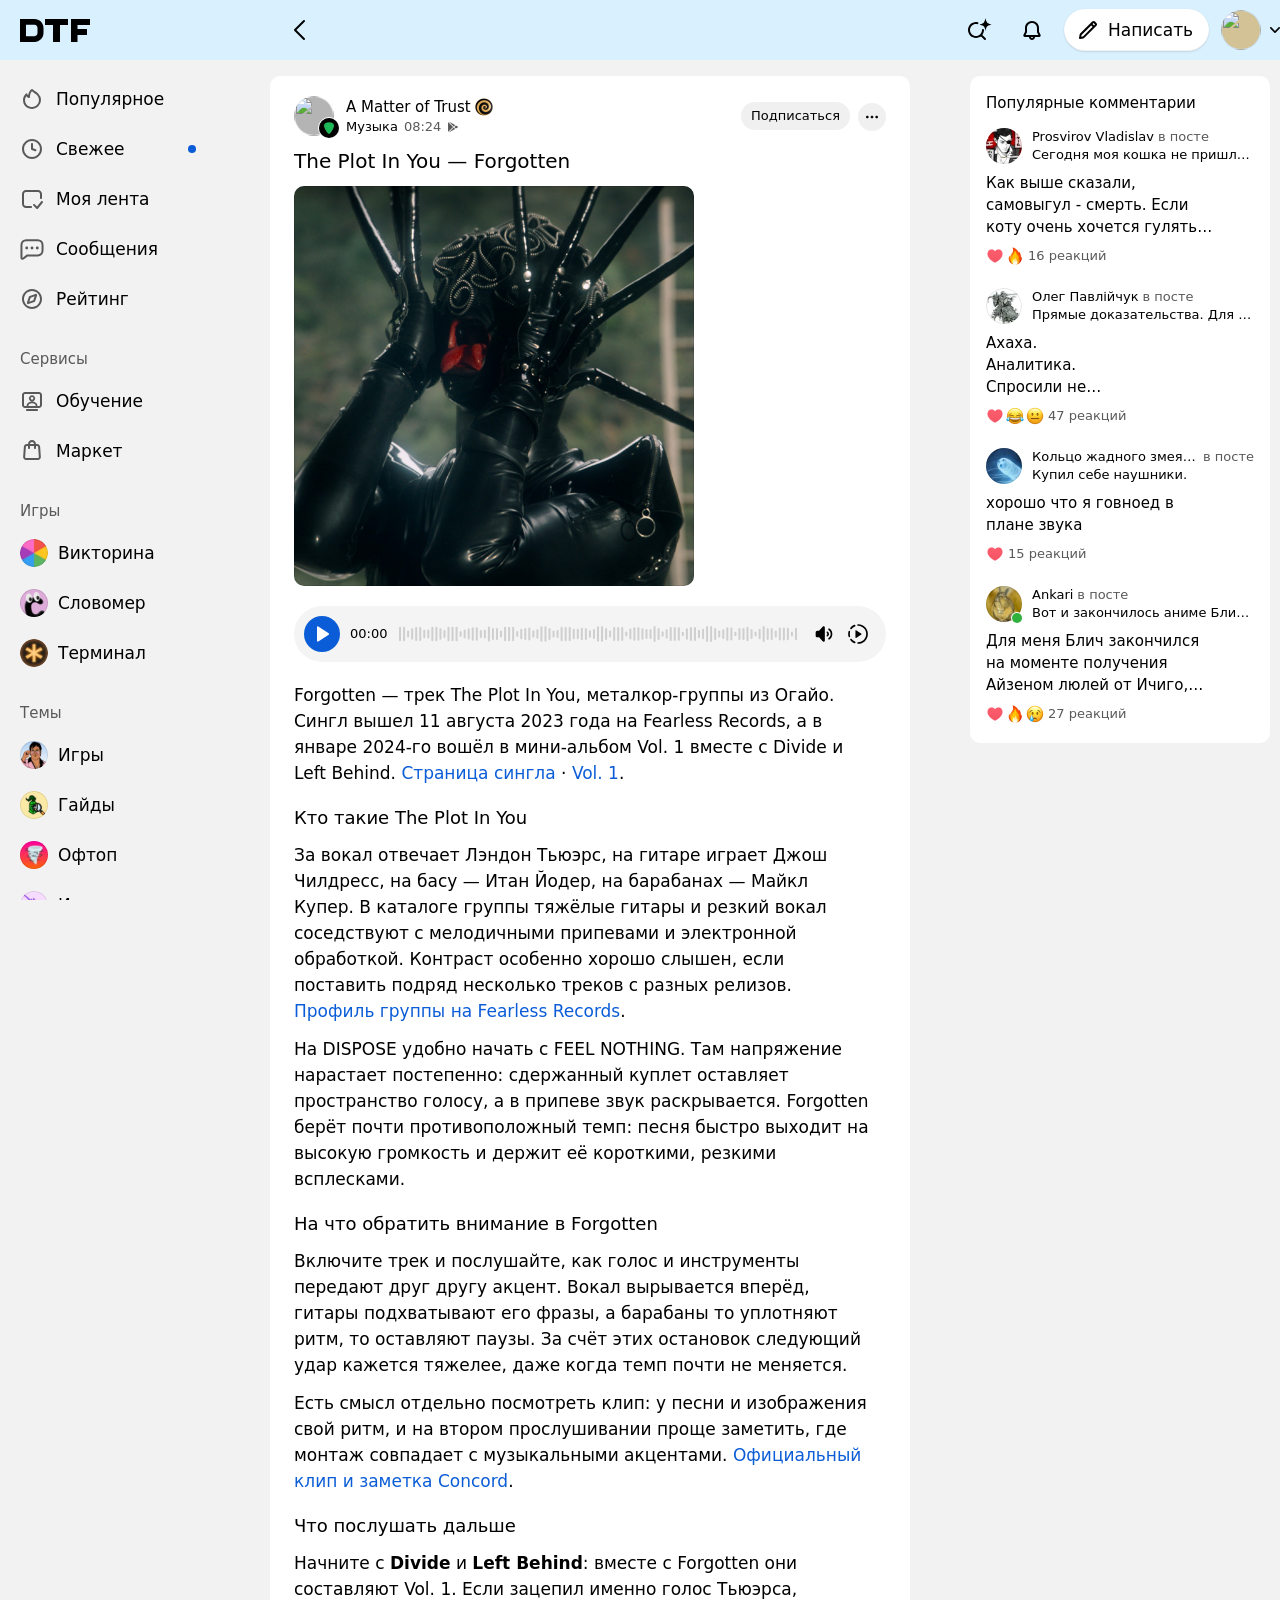
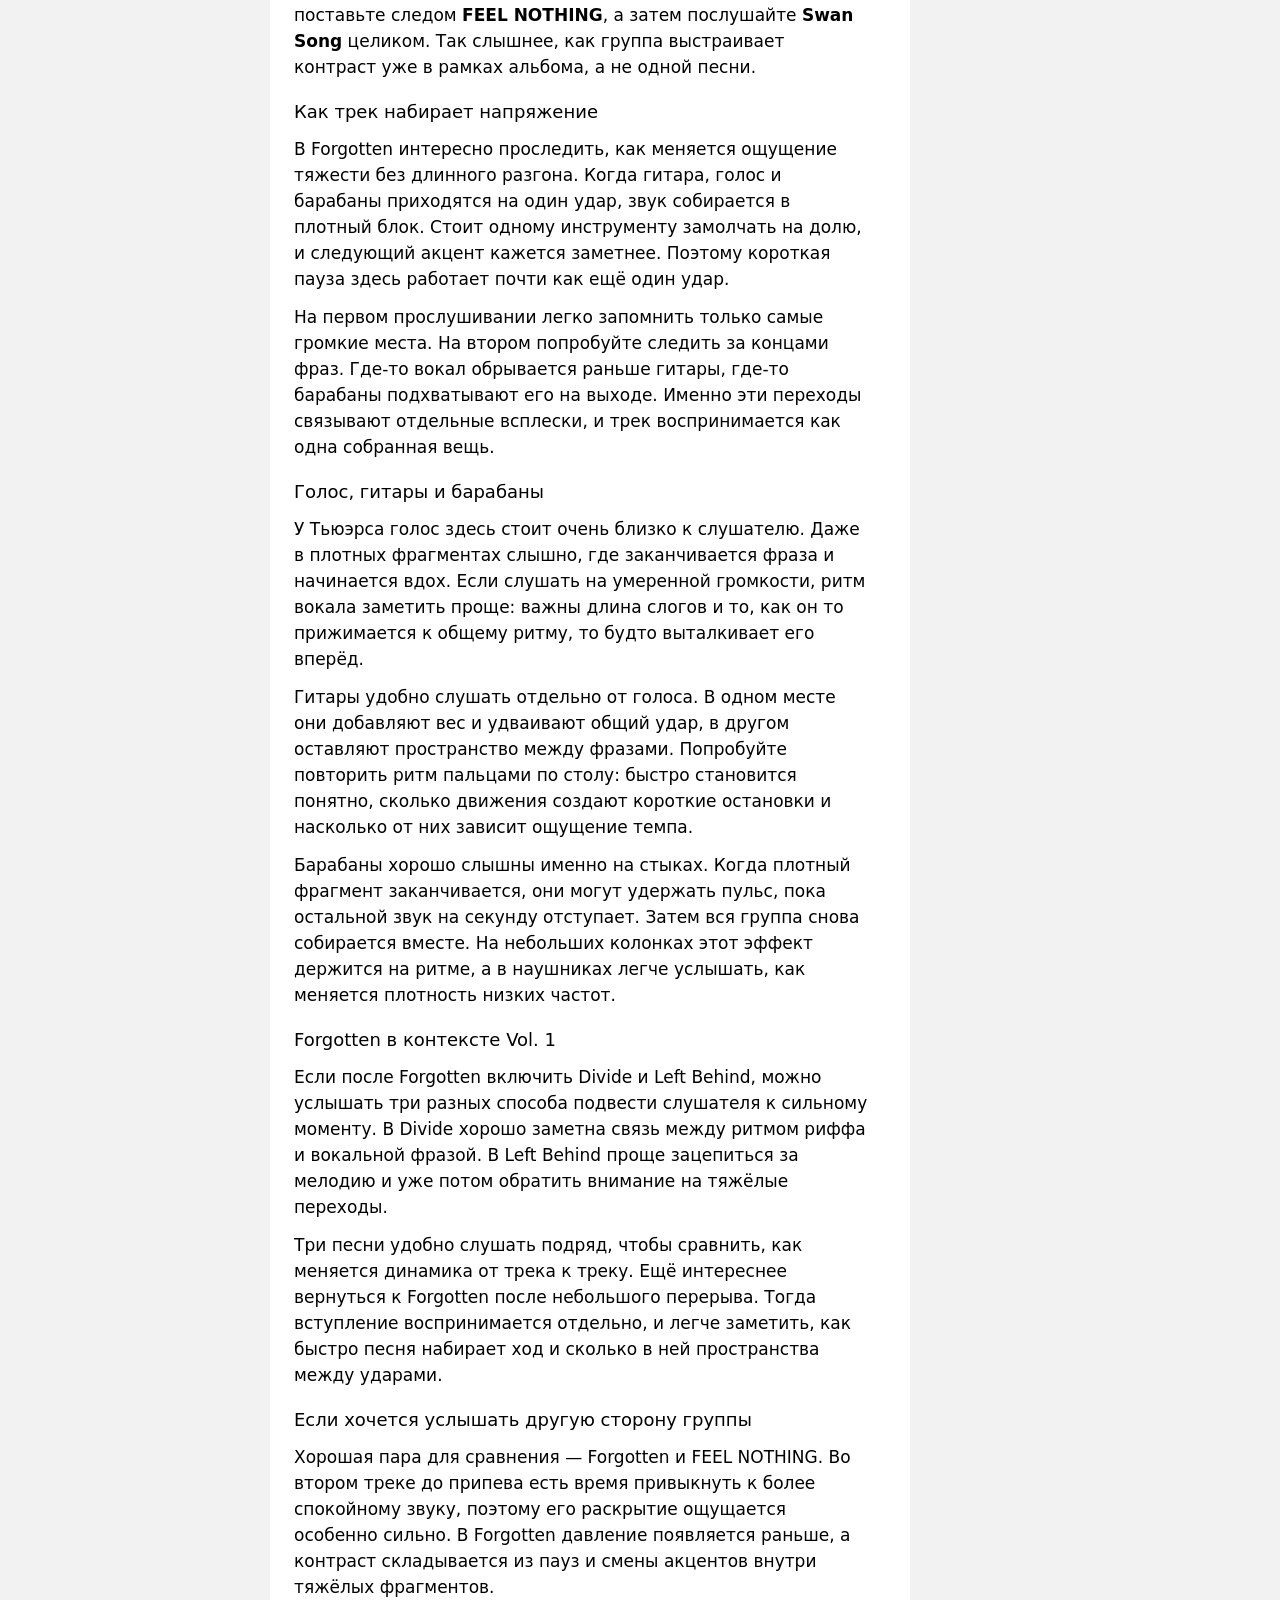
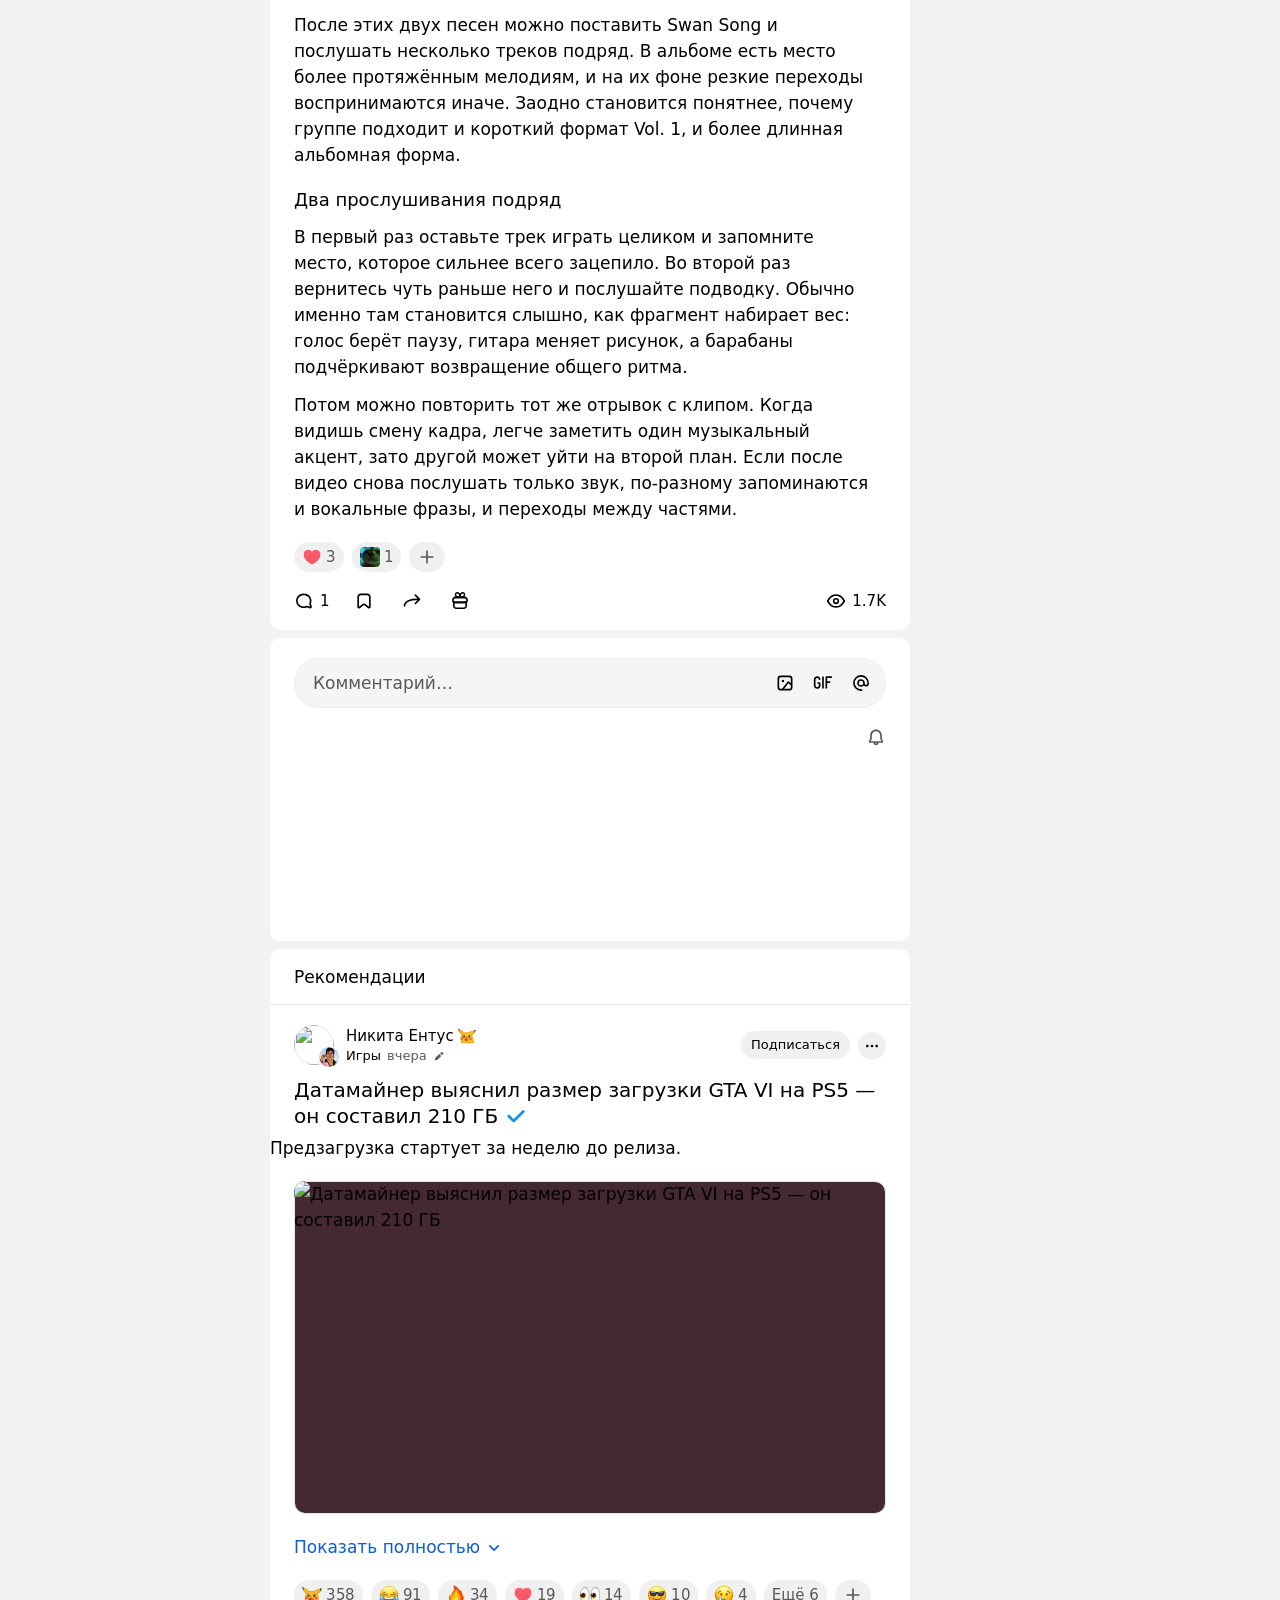
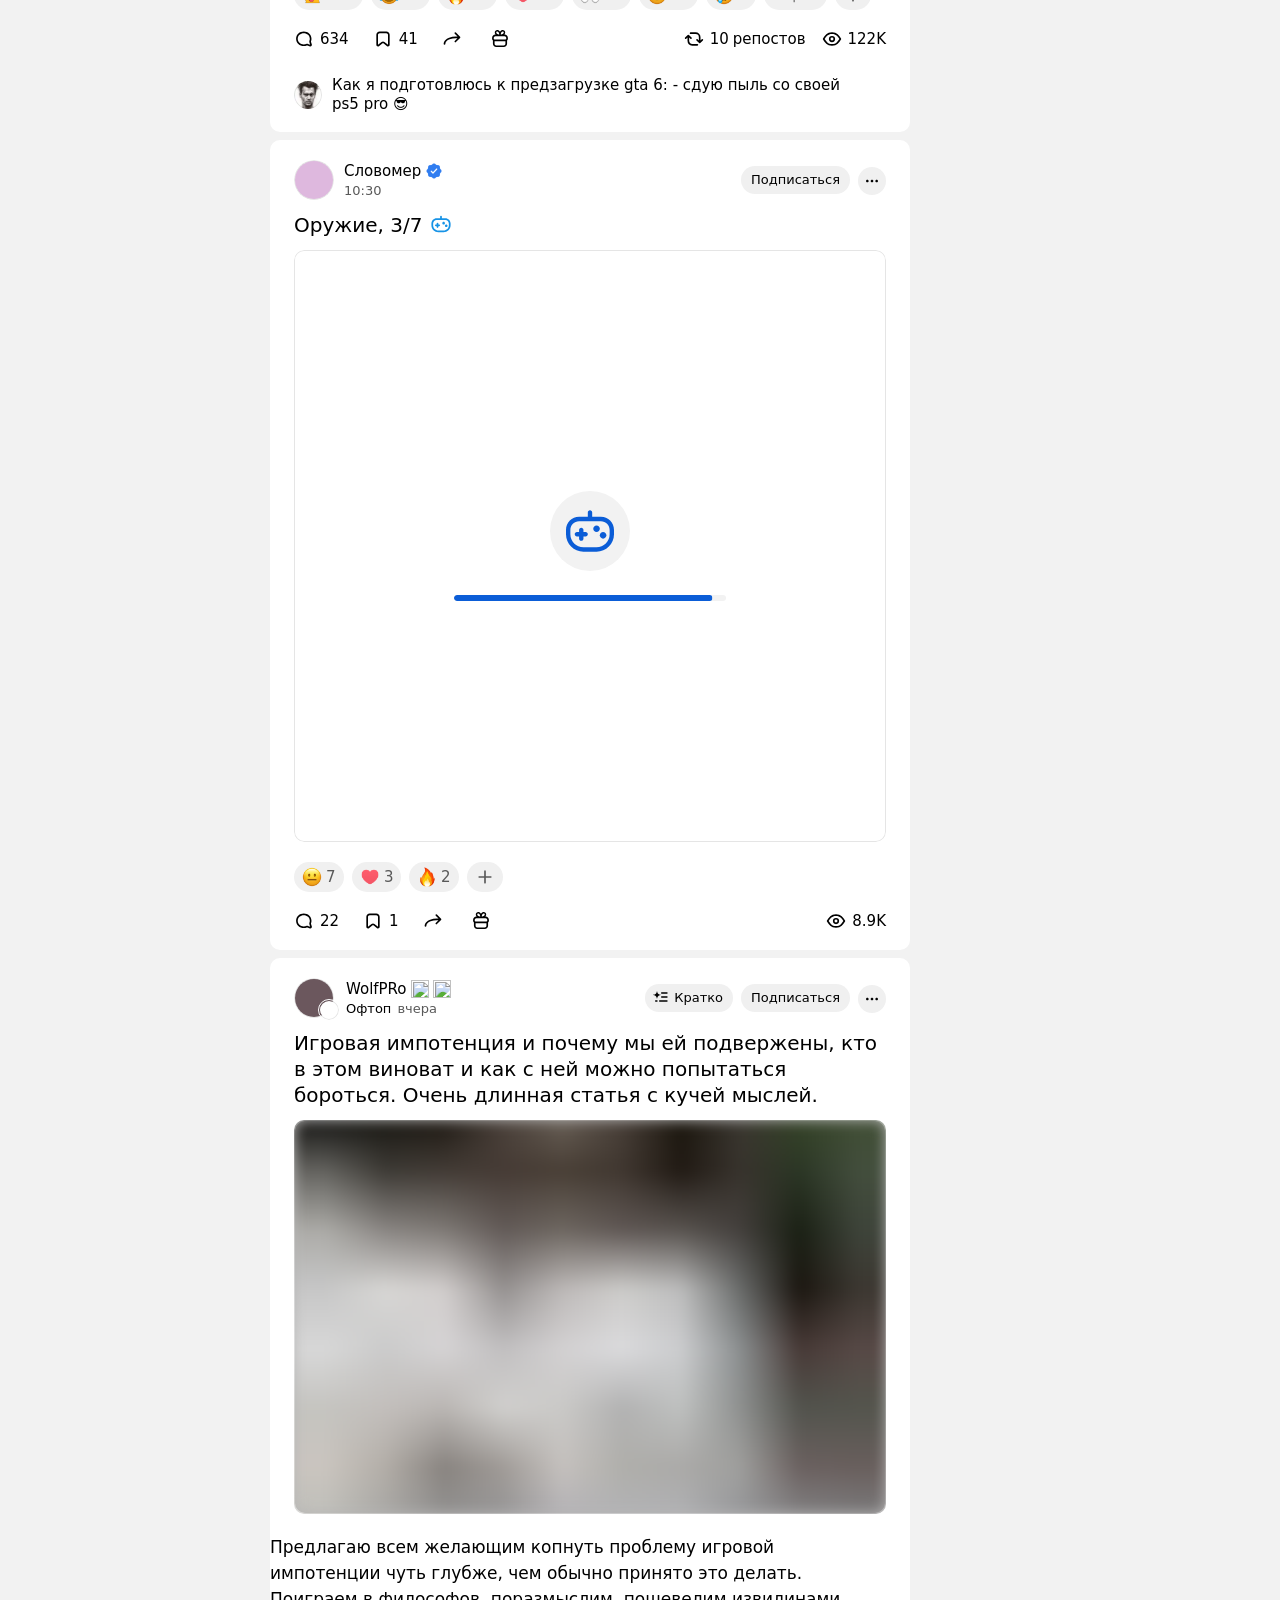
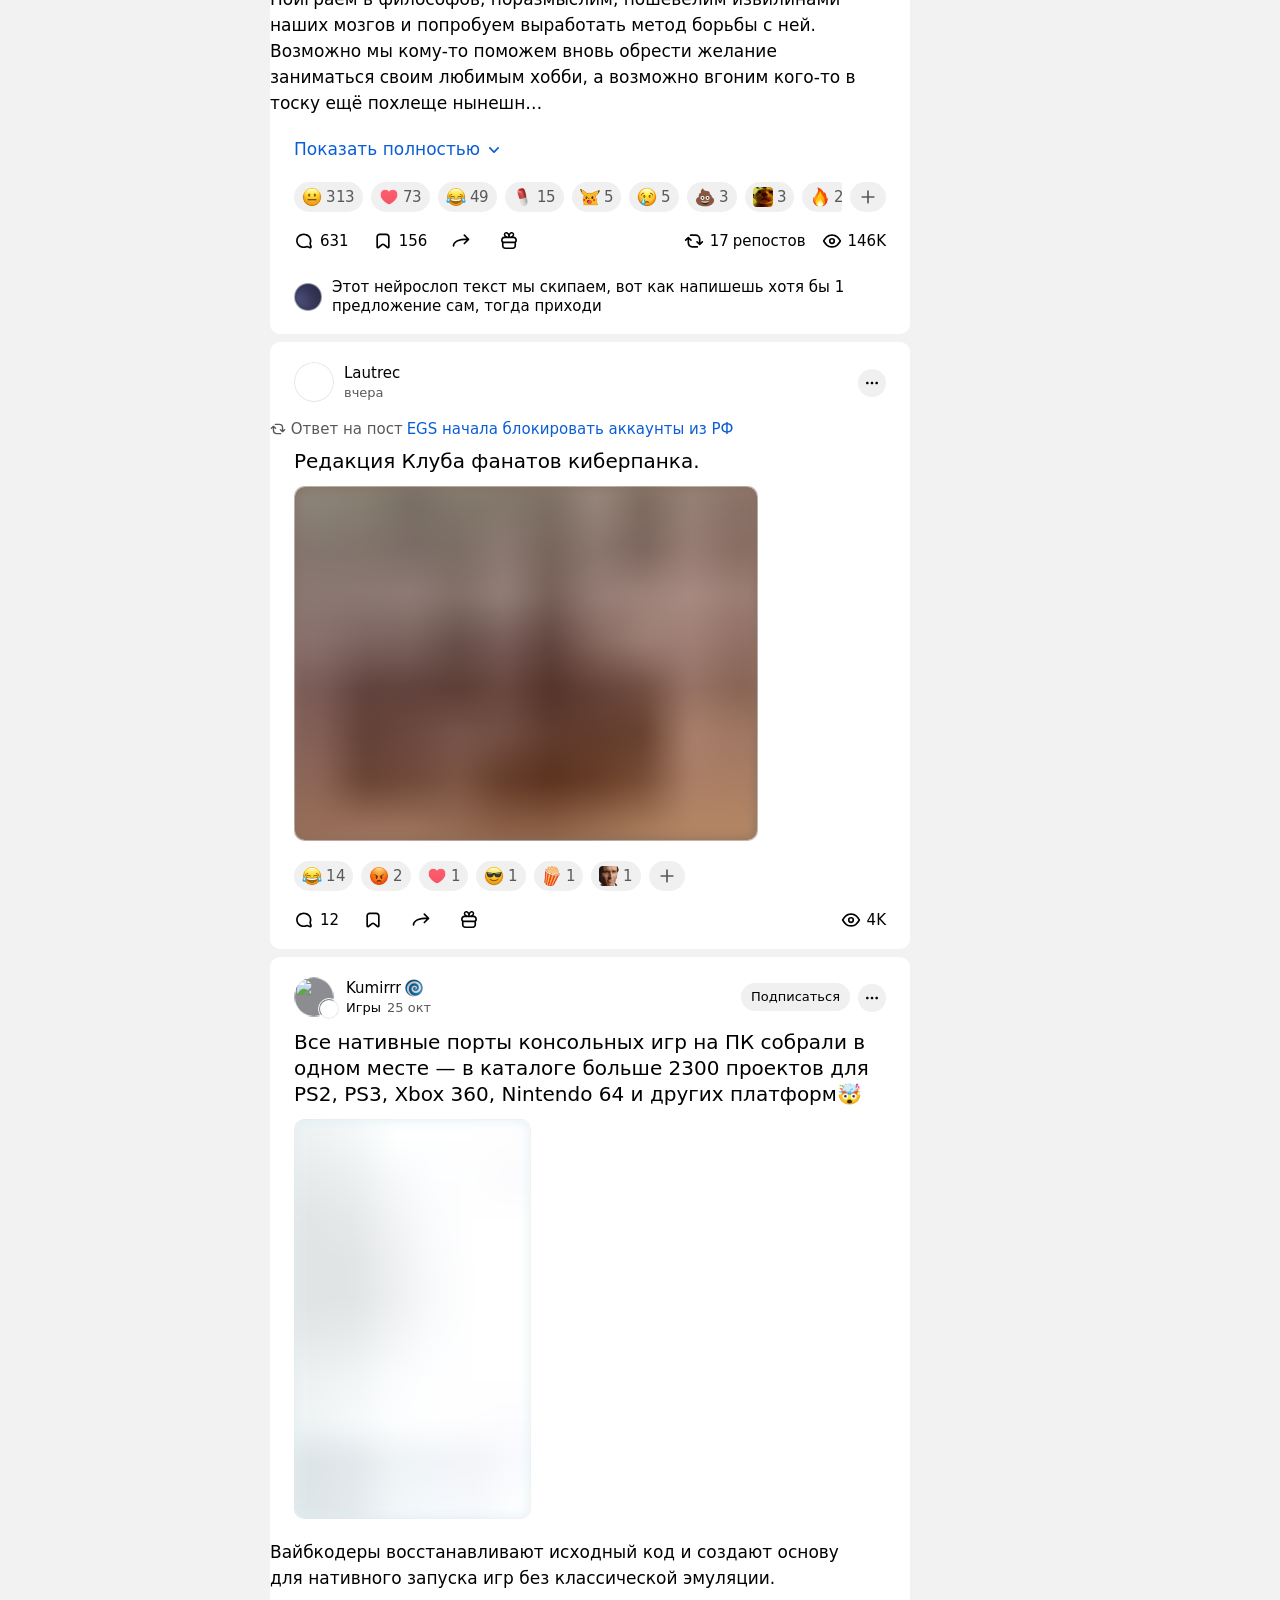
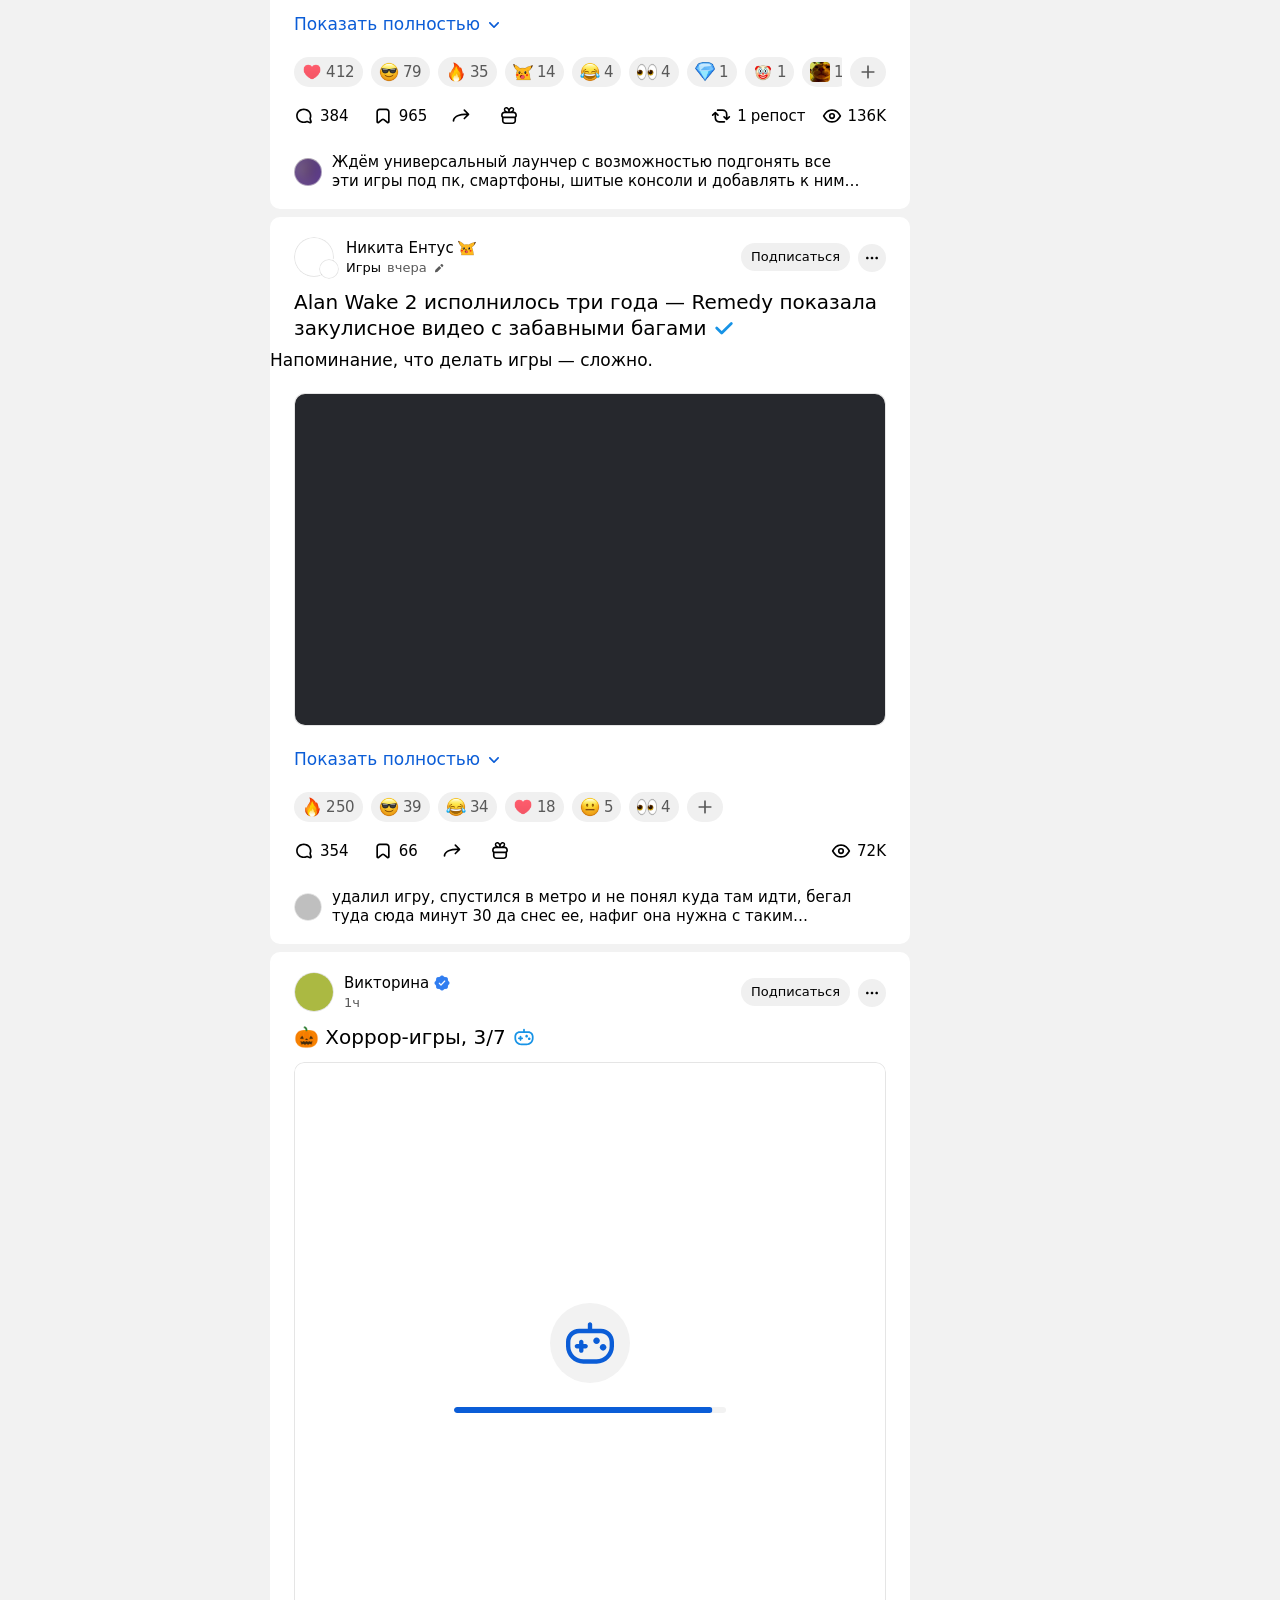
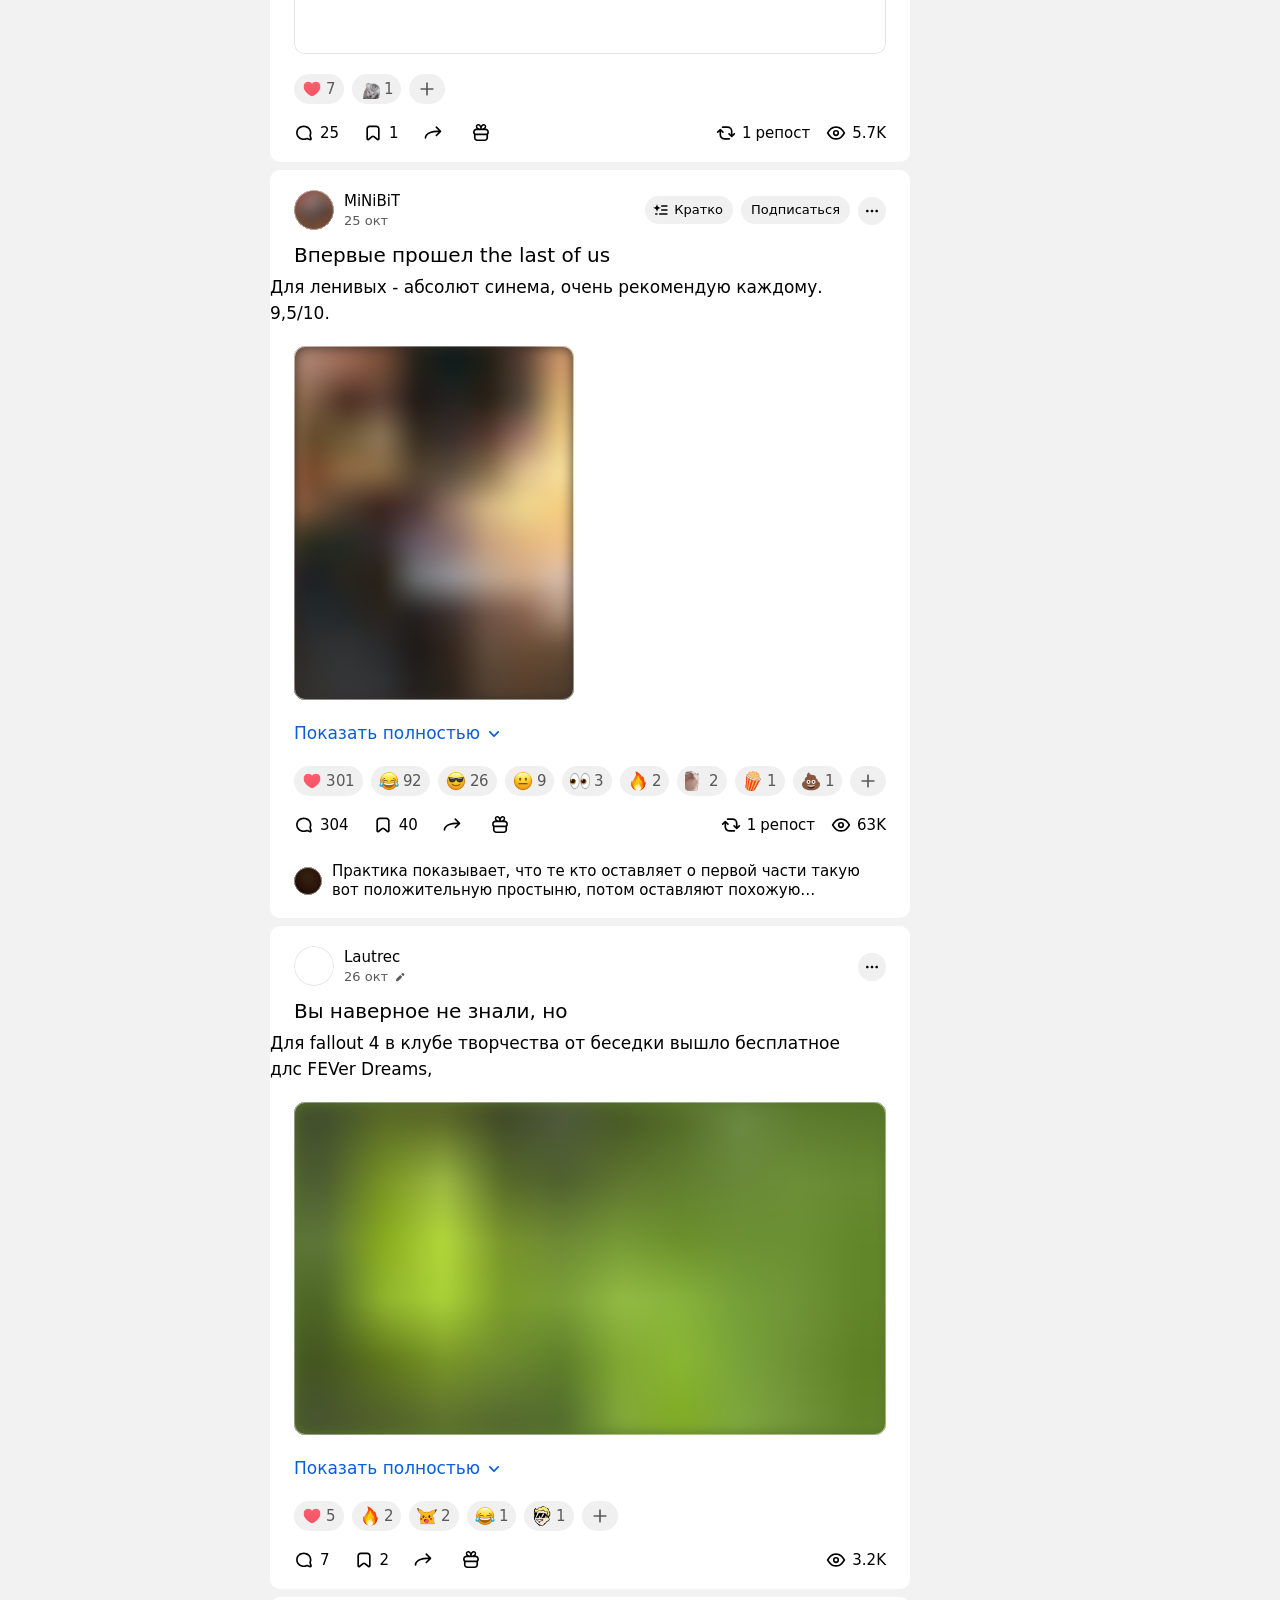
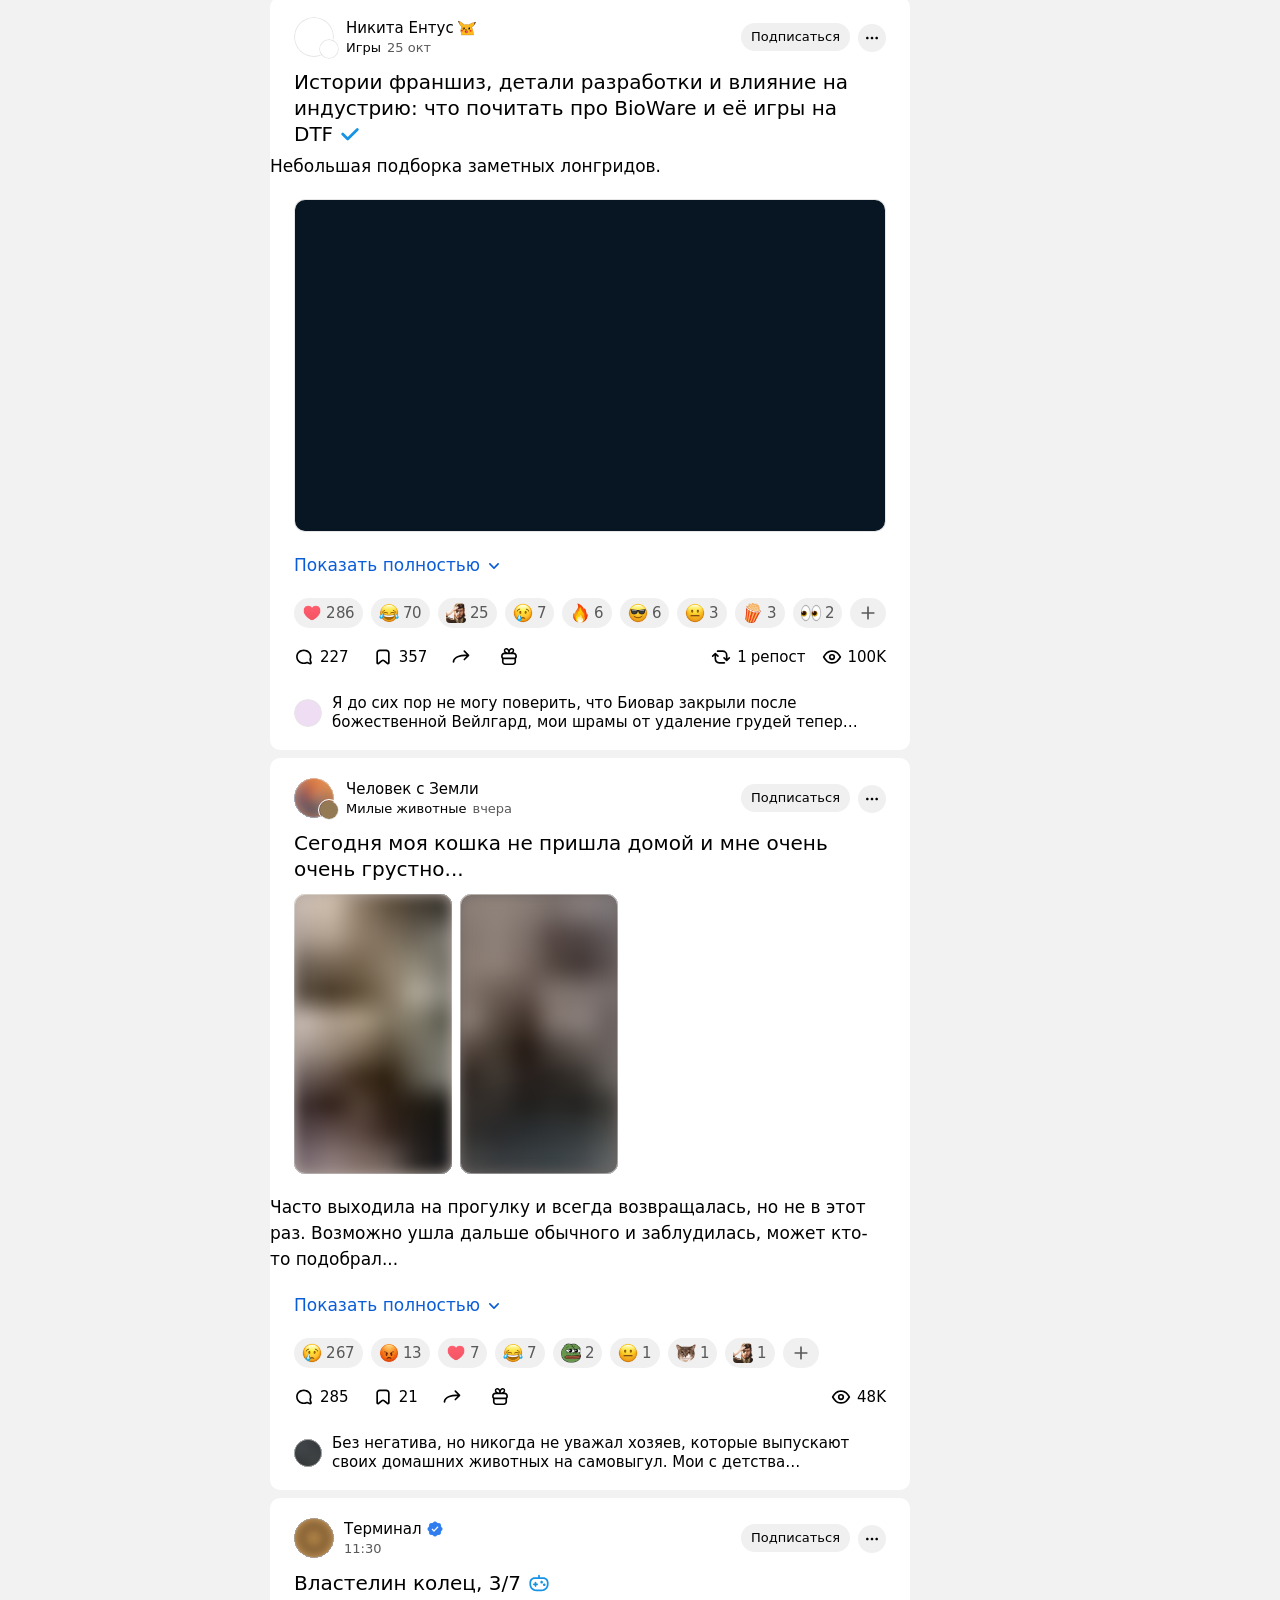
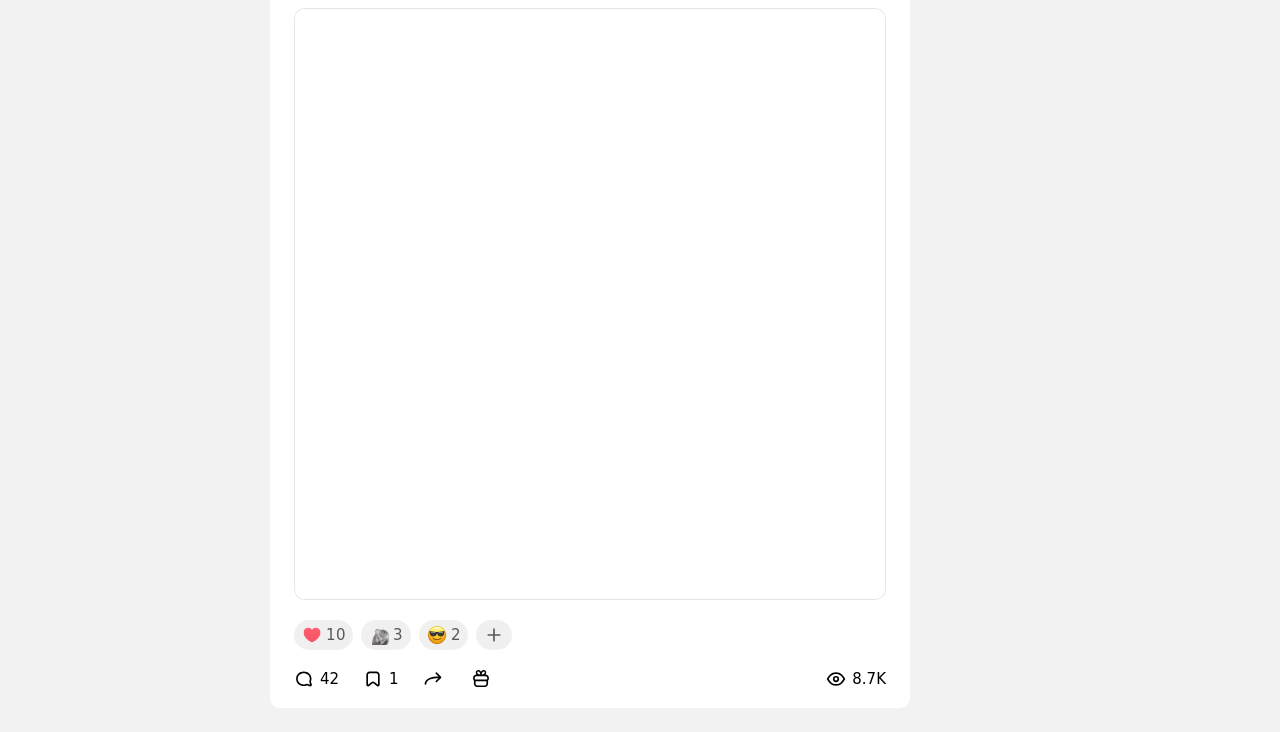
==== commit 90cf5e6c: "Keep audio players inline in posts" ====
--- a/index.html
+++ b/index.html
@@ -163,4 +163,4 @@
 
 
 
-<script src="compact.js?v=post-actions-end"></script></body></html>+<script src="compact.js?v=inline-post-player"></script></body></html>
